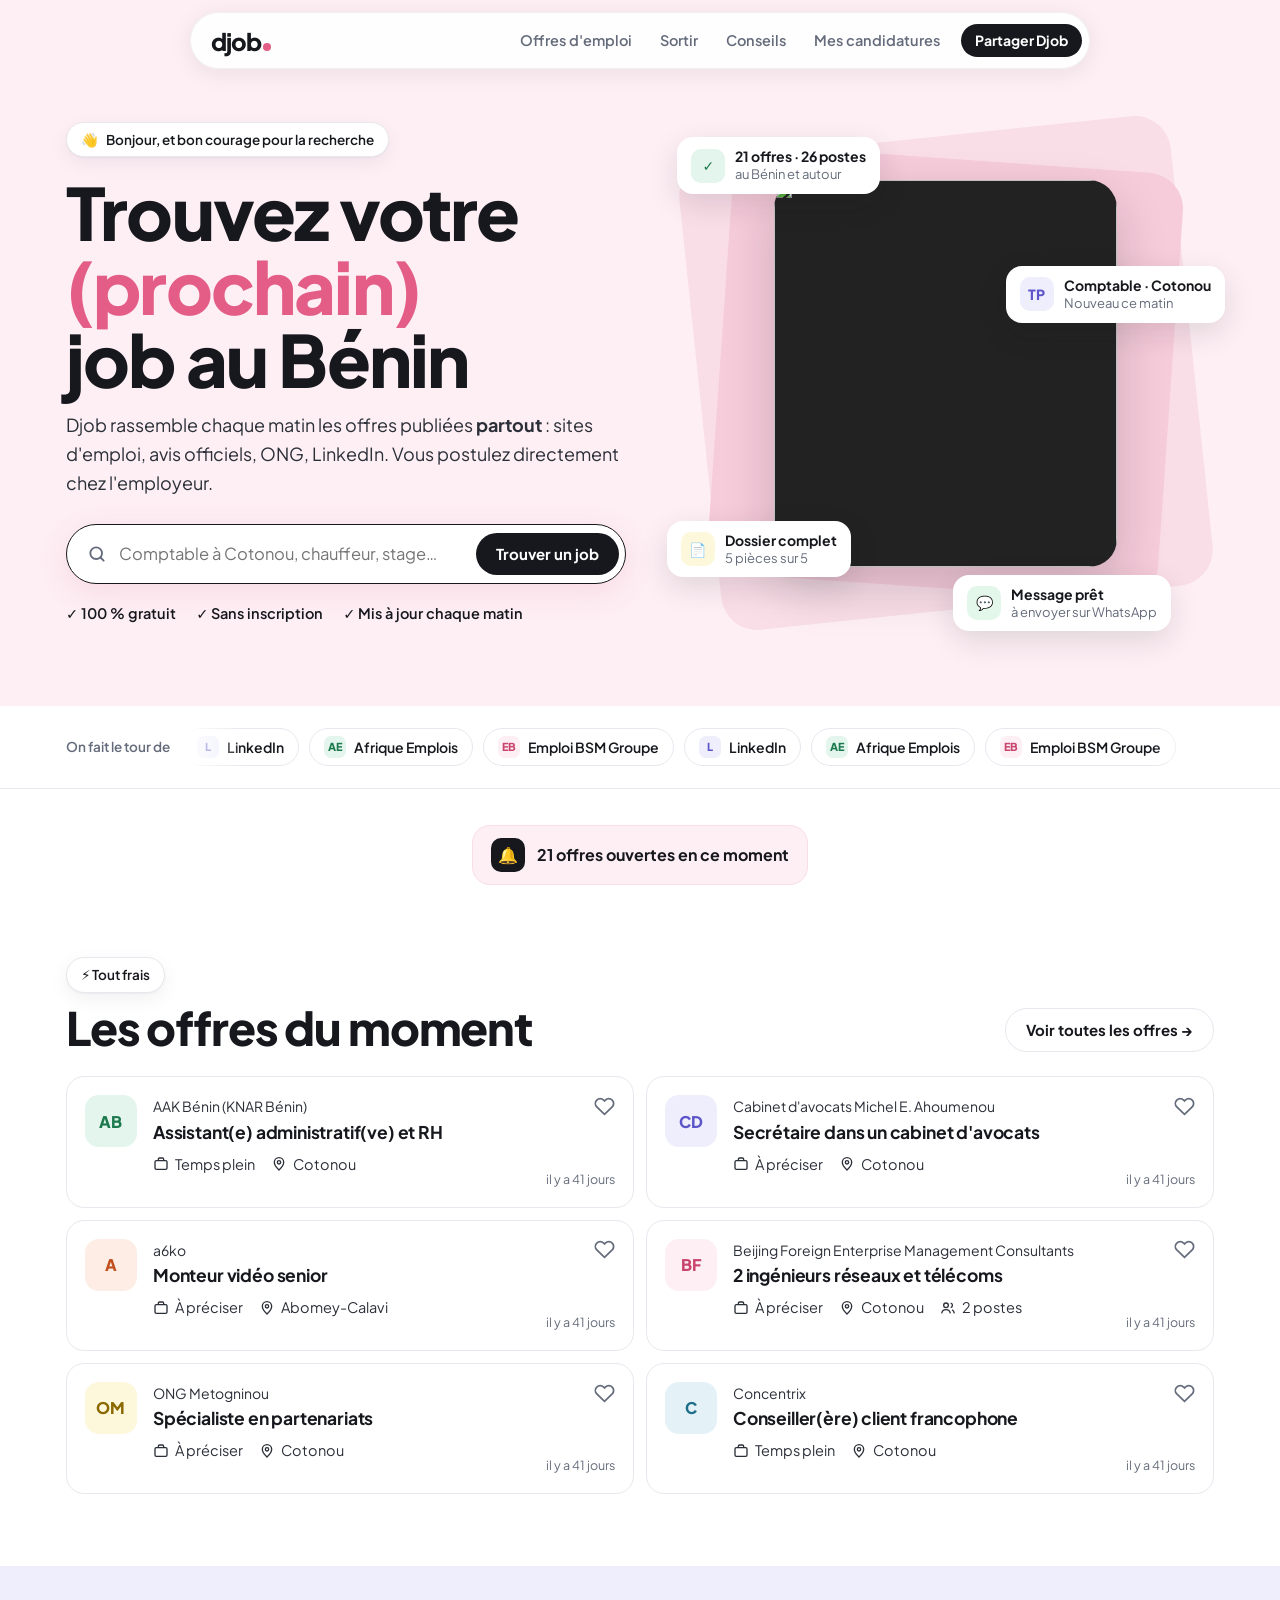
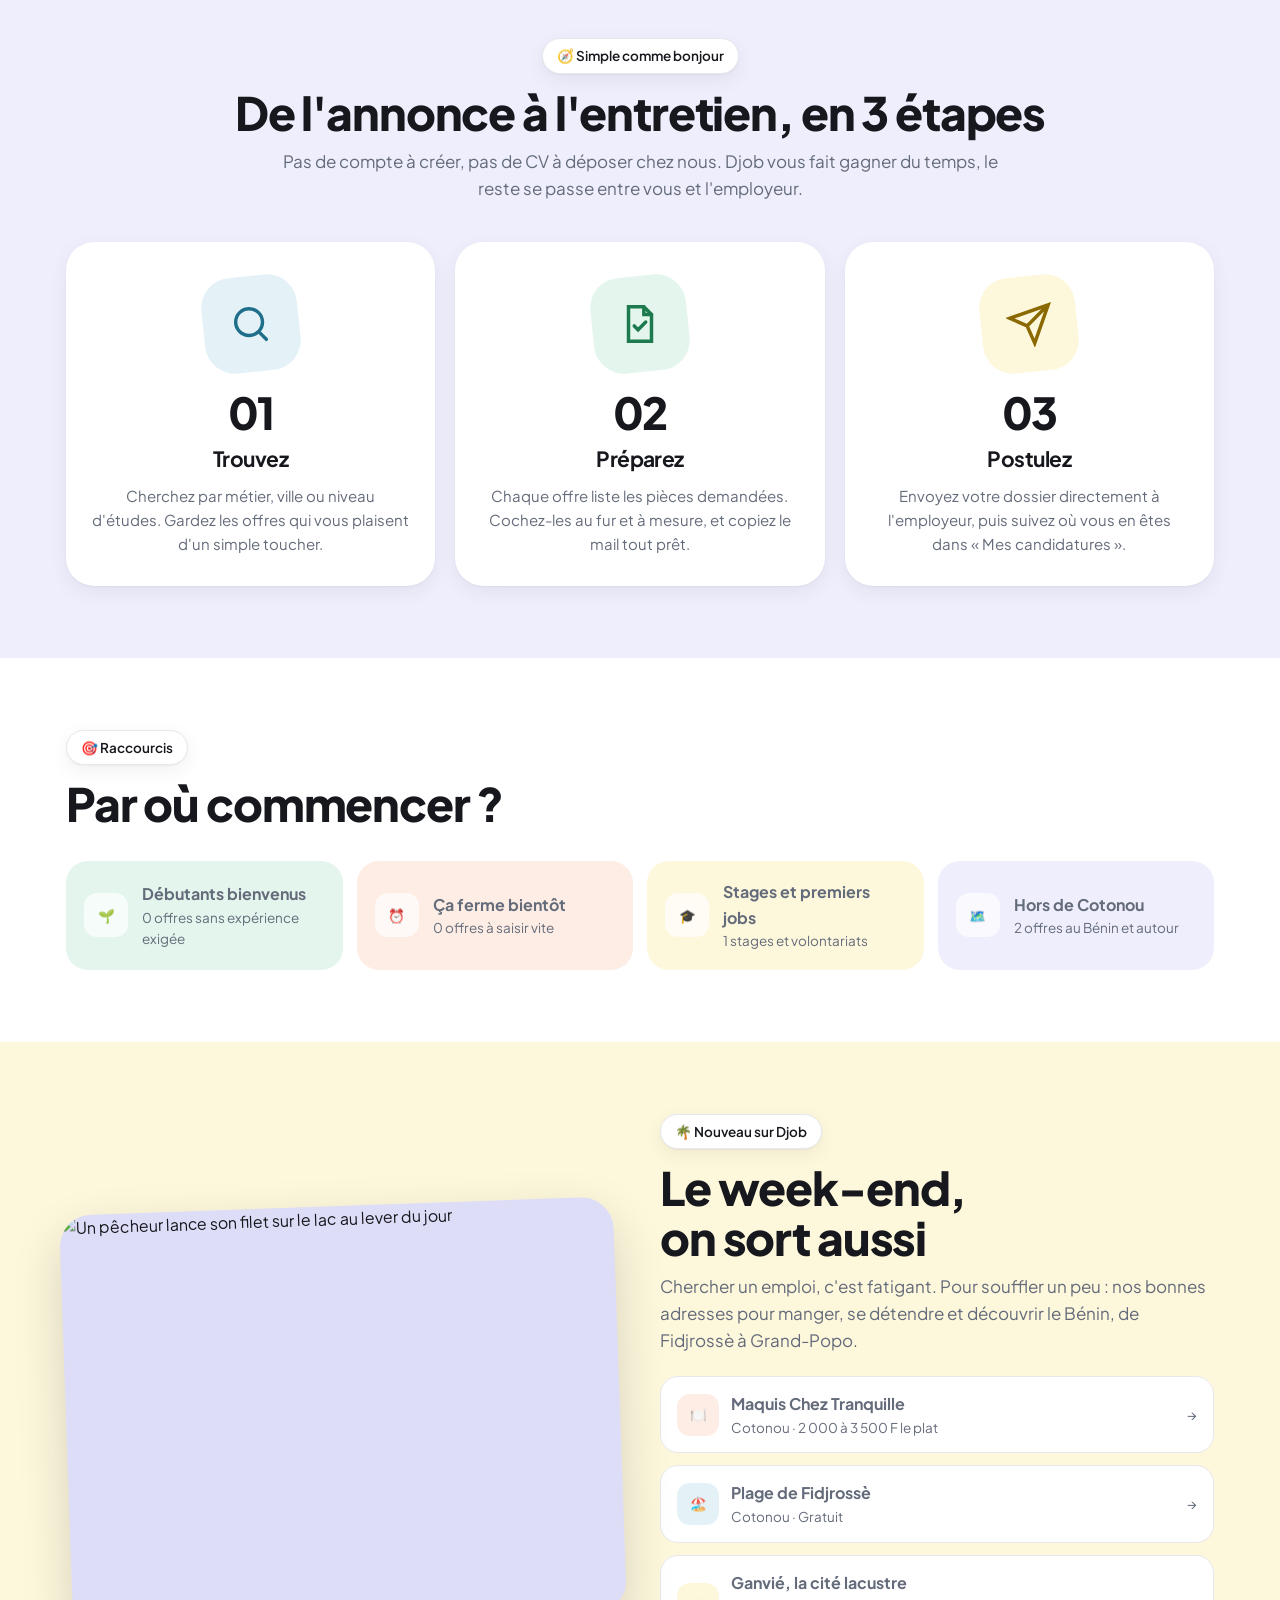
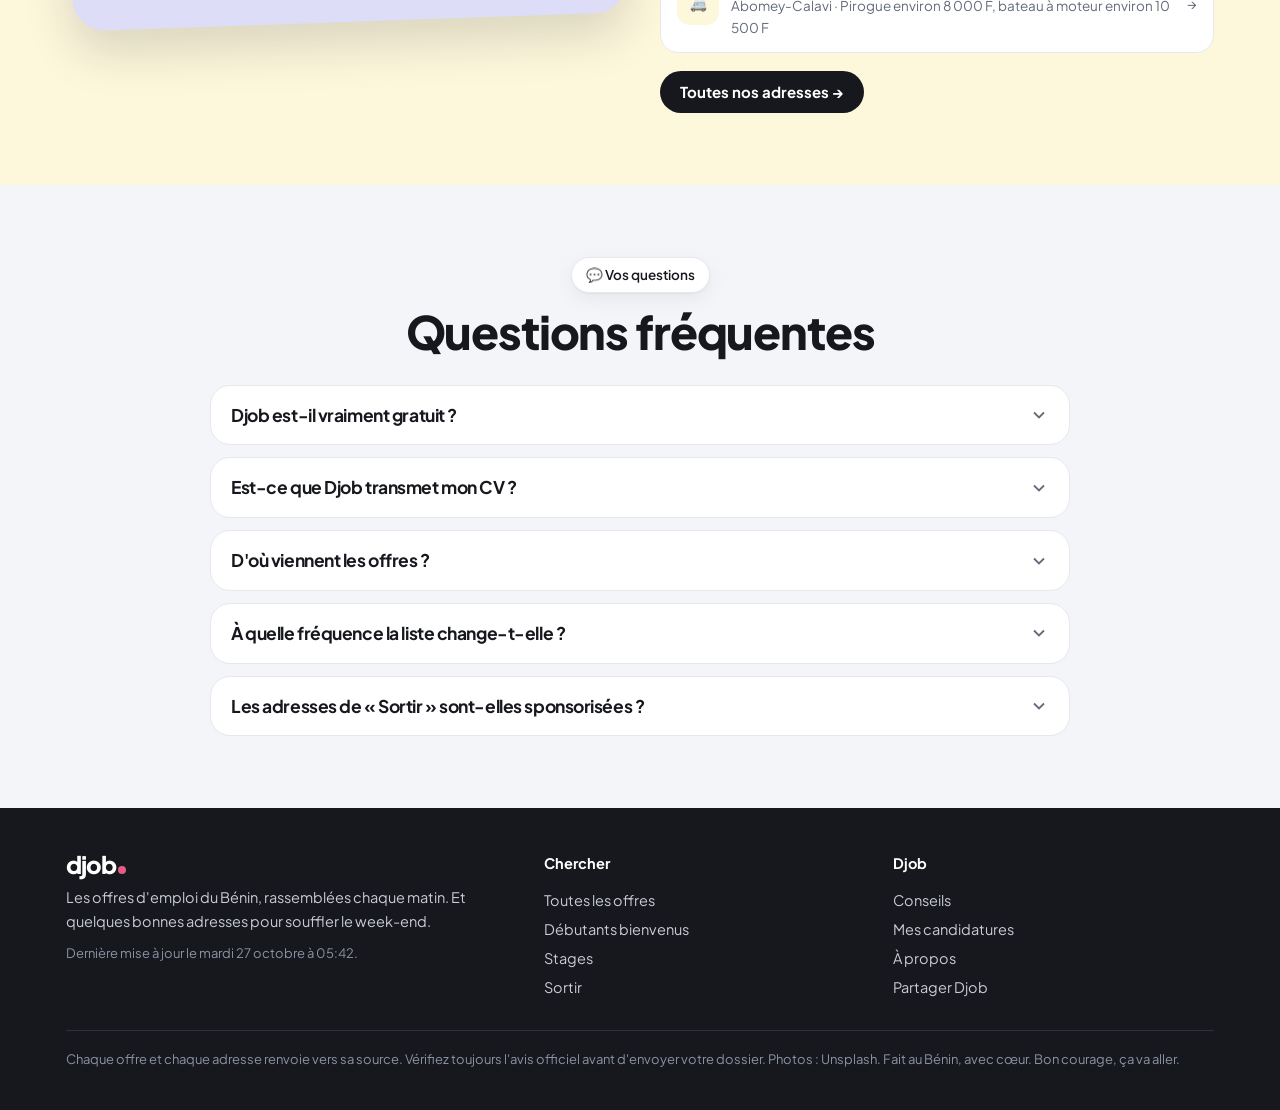
==== index.html @ 2c36ae99 "Nouvelle version : accueil façon SuperCareer, offres façon JobTeaser, rubrique Sortir Co-Authored-By" ====
<!doctype html>
<html lang="fr">
<head>
<meta charset="utf-8">
<meta name="viewport" content="width=device-width,initial-scale=1,viewport-fit=cover">
<title>Djob · Les offres d'emploi du Bénin</title>
<meta name="description" content="Toutes les offres d'emploi du Bénin rassemblées chaque matin, et les meilleures adresses pour sortir. Gratuit, sans inscription.">
<meta name="theme-color" content="#FDEFF4">
<meta name="color-scheme" content="light only">
<link rel="canonical" href="https://djondozy.github.io/offres-emploi/">
<meta property="og:type" content="website">
<meta property="og:site_name" content="Djob">
<meta property="og:title" content="Djob · Les offres d'emploi du Bénin">
<meta property="og:description" content="Toutes les offres ouvertes, rassemblées chaque matin. Et les bonnes adresses pour sortir le week-end.">
<meta property="og:image" content="https://djondozy.github.io/offres-emploi/og.png">
<meta property="og:url" content="https://djondozy.github.io/offres-emploi/">
<meta name="twitter:card" content="summary_large_image">
<link rel="manifest" href="manifest.webmanifest">
<link rel="icon" href="icon-192.png">
<link rel="apple-touch-icon" href="apple-touch-icon.png">
<link rel="preconnect" href="https://fonts.googleapis.com">
<link rel="preconnect" href="https://fonts.gstatic.com" crossorigin>
<link rel="preconnect" href="https://images.unsplash.com">
<link rel="stylesheet" href="https://fonts.googleapis.com/css2?family=Plus+Jakarta+Sans:wght@400;500;600;700;800&display=swap">
<style>
/* Layout: floating pill nav · views: Accueil (pastel sections, photo hero), Offres (black search block + list), Sortir (places & events), Mes candidatures, Conseils, À propos. Details open in a sheet. Light only. */
:root{
  --bg:#FFFFFF; --ink:#16181D; --ink-2:#2B2F38; --muted:#646B7A; --line:#E7E8EE; --sunk:#F4F5F8;
  --pink:#FDEFF4; --pink-2:#F9DDE7; --pink-ink:#E35D86;
  --lav:#EEEEFC; --lav-2:#DEDDF8; --lav-ink:#5B55C9;
  --butter:#FDF7DC; --butter-ink:#8A6A00; --sun:#F6C343;
  --mint:#E3F5EC; --mint-ink:#1D7A4E;
  --peach:#FDEDE4; --peach-ink:#C2501F;
  --sky:#E4F2F8; --sky-ink:#1F6F8B;
  --font:"Plus Jakarta Sans","Segoe UI",system-ui,sans-serif;
  --r:20px; --shadow:0 1px 2px rgba(22,24,29,.04),0 6px 20px rgba(22,24,29,.06);
  color-scheme:light;
}
*{box-sizing:border-box}
[hidden]{display:none!important}
html{-webkit-text-size-adjust:100%;scroll-padding-top:96px}
body{margin:0;background:var(--bg);color:var(--ink);font:16px/1.6 var(--font);padding-bottom:env(safe-area-inset-bottom,0px)}
button,input,select,textarea{font:inherit;color:inherit}
a{color:inherit}
img{max-width:100%;display:block}
.sr{position:absolute;width:1px;height:1px;overflow:hidden;clip:rect(0 0 0 0)}
:focus-visible{outline:2.5px solid var(--lav-ink);outline-offset:2px;border-radius:10px}
.wrap{max-width:1180px;margin:0 auto;padding-left:max(16px,env(safe-area-inset-left,0px));padding-right:max(16px,env(safe-area-inset-right,0px))}
h1,h2,h3{letter-spacing:-.025em;text-wrap:balance}
.paren{color:var(--pink-ink);font-weight:800}

/* Floating nav */
.navwrap{position:sticky;top:0;z-index:40;padding-top:calc(12px + env(safe-area-inset-top,0px));pointer-events:none}
.pill{pointer-events:auto;max-width:900px;margin:0 auto;background:rgba(255,255,255,.92);backdrop-filter:blur(12px) saturate(1.3);border:1px solid rgba(22,24,29,.06);border-radius:999px;box-shadow:0 4px 24px rgba(22,24,29,.08);display:flex;align-items:center;gap:8px;padding:7px 7px 7px 20px}
.logo{display:flex;align-items:baseline;font:800 24px/1 var(--font);letter-spacing:-.04em;color:var(--ink);text-decoration:none;margin-right:auto}
.logo i{width:8px;height:8px;border-radius:50%;background:var(--pink-ink);display:inline-block;margin-left:2px}
.nav{display:flex;gap:2px}
.nav button{border:0;background:transparent;padding:9px 13px;border-radius:999px;font-weight:600;font-size:14.5px;color:var(--muted);cursor:pointer;display:inline-flex;gap:6px;align-items:center}
.nav button:hover{color:var(--ink)}
.nav button[aria-current="page"]{color:var(--ink);background:var(--sunk)}
.nav .n,.tabbar .n{background:var(--pink-ink);color:#fff;border-radius:999px;font-size:11px;padding:0 6px;line-height:18px;font-weight:700}
.btn{display:inline-flex;align-items:center;justify-content:center;gap:8px;border-radius:999px;padding:12px 20px;font-weight:700;border:0;cursor:pointer;text-decoration:none;font-size:15px;line-height:1.2;text-align:center;white-space:nowrap}
.btn.dark{background:var(--ink);color:#fff}
.btn.dark:hover{background:#2E323C}
.btn.light{background:#fff;color:var(--ink);border:1px solid var(--line)}
.btn.soft{background:var(--sunk);color:var(--ink)}
.btn.wa{background:#1FA855;color:#fff}
.btn.small{padding:8px 14px;font-size:14px}
@media (max-width:899px){.nav,.pill .btn{display:none}.pill{padding:10px 14px 10px 20px}}

/* Bottom tab bar (phones) */
.tabbar{display:none}
@media (max-width:899px){
  .tabbar{display:grid;grid-template-columns:repeat(5,1fr);position:fixed;left:0;right:0;bottom:0;z-index:40;background:rgba(255,255,255,.97);border-top:1px solid var(--line);padding:6px max(4px,env(safe-area-inset-left,0px)) calc(6px + env(safe-area-inset-bottom,0px)) max(4px,env(safe-area-inset-right,0px));backdrop-filter:blur(10px)}
  .tabbar button{border:0;background:none;display:flex;flex-direction:column;align-items:center;gap:2px;font-size:11px;font-weight:600;color:var(--muted);padding:5px 0;cursor:pointer;position:relative}
  .tabbar button[aria-current="page"]{color:var(--ink)}
  .tabbar button[aria-current="page"] .ico{background:var(--pink-2)}
  .tabbar .ico{width:44px;height:28px;border-radius:999px;display:grid;place-items:center;transition:background .15s}
  .tabbar .n{position:absolute;top:0;left:calc(50% + 8px);font-size:10px;line-height:16px;padding:0 5px}
  main{padding-bottom:86px}
}

/* Sections */
.band{padding-block:72px}
.band.pink{background:var(--pink)}
.band.lav{background:var(--lav)}
.band.butter{background:var(--butter)}
.band.mint{background:var(--mint)}
.band.soft{background:var(--sunk)}
.eyebrow{display:inline-flex;align-items:center;gap:8px;background:#fff;border:1px solid var(--line);border-radius:999px;padding:6px 14px;font-size:13.5px;font-weight:600;box-shadow:var(--shadow)}
.sec-title{font-size:clamp(30px,5vw,46px);line-height:1.08;font-weight:800;margin:14px 0 10px}
.sec-lede{color:var(--muted);font-size:17px;max-width:60ch;margin:0}
.center{text-align:center}
.center .sec-lede{margin:0 auto}
@media (max-width:640px){.band{padding-block:52px}}

/* Hero */
.hero{background:var(--pink);margin-top:-74px;padding-top:110px;padding-bottom:64px;overflow:hidden}
.hero-grid{display:grid;grid-template-columns:minmax(0,1.05fr) minmax(0,1fr);gap:48px;align-items:center}
.hero h1{font-size:clamp(40px,7.4vw,72px);line-height:1.02;font-weight:800;margin:18px 0 16px}
.hero .lede{font-size:18px;color:var(--ink-2);max-width:34em;margin:0}
.hero .lede b{font-weight:700}
.bigsearch{margin-top:26px;display:flex;align-items:center;gap:8px;background:#fff;border:1.5px solid var(--ink);border-radius:999px;padding:6px 6px 6px 20px;box-shadow:0 8px 30px rgba(227,93,134,.14);max-width:560px}
.bigsearch svg{flex:none;color:var(--muted)}
.bigsearch input{flex:1;min-width:0;border:0;outline:0;background:transparent;font-size:16.5px;padding:10px 4px}
.ticks{display:flex;flex-wrap:wrap;gap:8px 20px;margin-top:18px;font-weight:600;font-size:14.5px}
.ticks span{display:inline-flex;align-items:center;gap:6px}
.hello{font-weight:600;color:var(--ink-2)}
.visual{position:relative;aspect-ratio:1/1;max-width:540px;justify-self:end;width:100%}
.visual .frame1,.visual .frame2{position:absolute;inset:6% 4%;border-radius:36px;background:var(--pink-2);transform:rotate(-6deg)}
.visual .frame2{inset:10% 8%;background:#F6CBDA;transform:rotate(4deg)}
.visual .photo{position:absolute;inset:14% 18%;border-radius:28px;overflow:hidden;box-shadow:0 20px 50px rgba(22,24,29,.18);background:#222}
.visual .photo img{width:100%;height:100%;object-fit:cover;object-position:50% 22%}
.float{position:absolute;background:#fff;border-radius:16px;padding:10px 14px;box-shadow:0 10px 30px rgba(22,24,29,.12);font-size:13px;line-height:1.35;display:flex;gap:10px;align-items:center;max-width:220px;animation:bob 6s ease-in-out infinite}
.float b{display:block;font-size:14px}
.float span{color:var(--muted)}
.float .dot{width:34px;height:34px;border-radius:10px;display:grid;place-items:center;flex:none;font-weight:800;font-size:14px}
.f1{top:6%;left:0}
.f2{top:30%;right:-2%;animation-delay:-2s}
.f3{bottom:12%;left:-2%;animation-delay:-4s}
.f4{bottom:2%;right:8%;animation-delay:-1s}
@keyframes bob{50%{transform:translateY(-8px)}}
@media (prefers-reduced-motion:reduce){.float{animation:none}}
@media (max-width:899px){
  .hero{margin-top:-70px;padding-top:96px}
  .hero-grid{grid-template-columns:minmax(0,1fr);gap:10px}
  .visual{justify-self:center;max-width:420px;margin-top:10px}
}
@media (max-width:480px){.bigsearch{padding-left:14px}.bigsearch .btn{padding:11px 14px}.hero h1{font-size:40px}.float{font-size:12px;padding:8px 10px;max-width:170px}.float .dot{width:28px;height:28px}.f2{right:-4px}.f3{left:-4px}}

/* Sources marquee */
.sources{padding-block:22px;border-bottom:1px solid var(--line);overflow:hidden}
.sources .row{display:flex;align-items:center;gap:12px}
.sources .lbl{flex:none;font-size:13.5px;color:var(--muted);font-weight:600}
.marquee{flex:1;overflow:hidden;-webkit-mask-image:linear-gradient(90deg,transparent,#000 6%,#000 94%,transparent);mask-image:linear-gradient(90deg,transparent,#000 6%,#000 94%,transparent)}
.track{display:flex;gap:10px;width:max-content;animation:slide 40s linear infinite}
.track span{display:inline-flex;align-items:center;gap:8px;border:1px solid var(--line);border-radius:999px;padding:7px 14px;font-size:14px;font-weight:600;white-space:nowrap;background:#fff}
.track span i{width:22px;height:22px;border-radius:7px;display:grid;place-items:center;font-style:normal;font-size:11px;font-weight:800}
@keyframes slide{to{transform:translateX(-50%)}}
@media (prefers-reduced-motion:reduce){.track{animation:none}}

/* Pill counter */
.counter{display:flex;justify-content:center;margin-top:36px}
.counter div{display:inline-flex;gap:12px;align-items:center;background:var(--pink);border:1px solid var(--pink-2);border-radius:18px;padding:12px 18px;font-weight:700}
.counter i{width:34px;height:34px;border-radius:10px;background:var(--ink);display:grid;place-items:center;color:var(--sun);font-style:normal}

/* Steps */
.steps{display:grid;grid-template-columns:repeat(3,minmax(0,1fr));gap:20px;margin-top:40px}
.step{background:#fff;border-radius:28px;padding:34px 26px 30px;text-align:center;box-shadow:var(--shadow)}
.step .art{width:96px;height:96px;margin:0 auto 18px;border-radius:30px;display:grid;place-items:center;transform:rotate(-6deg)}
.step .art svg{transform:rotate(6deg)}
.step .num{font-size:44px;font-weight:800;line-height:1;letter-spacing:-.04em}
.step h3{font-size:21px;margin:8px 0 8px}
.step p{margin:0;color:var(--muted);font-size:15px}
@media (max-width:760px){.steps{grid-template-columns:1fr}}

/* Shortcut tiles */
.tiles{display:grid;grid-template-columns:repeat(4,minmax(0,1fr));gap:14px;margin-top:32px}
.tile{border:0;border-radius:22px;padding:18px;text-align:left;cursor:pointer;display:flex;gap:14px;align-items:center;transition:transform .15s}
.tile:hover{transform:translateY(-2px)}
.tile .ic{width:44px;height:44px;border-radius:13px;display:grid;place-items:center;background:rgba(255,255,255,.7);flex:none}
.tile b{display:block;font-size:16px}
.tile span{font-size:13.5px;color:var(--muted)}
@media (max-width:900px){.tiles{grid-template-columns:repeat(2,minmax(0,1fr))}}
@media (max-width:420px){.tile{padding:14px;gap:10px}.tile b{font-size:15px}}

/* Section heads */
.sec-head{display:flex;justify-content:space-between;align-items:flex-end;gap:16px;flex-wrap:wrap;margin-bottom:24px}
.sec-head .sec-title{margin:10px 0 0}

/* Job cards (JobTeaser style) */
.jobs{display:flex;flex-direction:column;gap:12px}
.jobs.grid{display:grid;grid-template-columns:repeat(2,minmax(0,1fr))}
@media (max-width:820px){.jobs.grid{grid-template-columns:1fr}}
.job{position:relative;display:grid;grid-template-columns:52px 1fr auto;gap:16px;align-items:start;background:#fff;border:1px solid var(--line);border-radius:18px;padding:18px 18px 18px 18px;cursor:pointer;transition:border-color .15s,box-shadow .15s}
.job:hover{border-color:#C9CCD6;box-shadow:var(--shadow)}
.avatar{width:52px;height:52px;border-radius:14px;display:grid;place-items:center;font-weight:800;font-size:16px;letter-spacing:.02em}
.job .c{min-width:0;display:flex;flex-direction:column;gap:3px}
.job .emp{font-size:14px;color:var(--ink-2);overflow:hidden;text-overflow:ellipsis;white-space:nowrap}
.job h3{font-size:17.5px;line-height:1.3;margin:0;font-weight:700;letter-spacing:-.01em}
.job .meta{display:flex;flex-wrap:wrap;gap:4px 16px;font-size:14.5px;color:var(--ink-2);margin-top:6px}
.job .meta span{display:inline-flex;align-items:center;gap:6px}
.job .tags{display:flex;flex-wrap:wrap;gap:6px;margin-top:10px}
.job .side{display:flex;flex-direction:column;align-items:flex-end;justify-content:space-between;gap:10px;height:100%}
.ago{font-size:12.5px;color:var(--muted);white-space:nowrap}
.badge{display:inline-flex;align-items:center;gap:5px;font-size:12.5px;font-weight:600;border-radius:999px;padding:4px 10px;white-space:nowrap;background:var(--sunk);color:var(--ink-2)}
.badge.week{background:#fff;border:1px solid var(--ink);color:var(--ink)}
.badge.mint{background:var(--mint);color:var(--mint-ink)}
.badge.peach{background:var(--peach);color:var(--peach-ink)}
.badge.pink{background:var(--pink);color:var(--pink-ink)}
.badge.lav{background:var(--lav);color:var(--lav-ink)}
.keep{border:0;background:transparent;cursor:pointer;color:var(--muted);width:38px;height:38px;border-radius:12px;display:grid;place-items:center;margin:-8px -8px 0 0}
.keep:hover{background:var(--sunk)}
.keep[aria-pressed="true"]{color:var(--pink-ink)}
.keep[aria-pressed="true"] svg{fill:var(--pink-ink)}
@media (max-width:480px){.job{grid-template-columns:44px 1fr auto;gap:12px;padding:15px 13px}.avatar{width:44px;height:44px;font-size:14px;border-radius:12px}.job h3{font-size:16.5px}.job .side .badge.week{display:none}}

/* Offres page */
.page-top{padding-block:30px 10px}
.page-top h1{font-size:clamp(34px,6vw,56px);line-height:1.05;font-weight:800;margin:6px 0 18px}
.searchblock{background:var(--ink);border-radius:22px;padding:14px;display:flex;flex-direction:column;gap:12px}
.sb-row{display:grid;grid-template-columns:minmax(0,1.6fr) minmax(0,1fr) minmax(0,1fr);background:#fff;border-radius:14px;overflow:hidden}
.sb-row label{display:flex;align-items:center;gap:10px;padding:4px 14px;min-width:0;border-left:1px solid var(--line)}
.sb-row label:first-child{border-left:0}
.sb-row svg{flex:none;color:var(--ink-2)}
.sb-row input,.sb-row select{flex:1;min-width:0;border:0;outline:0;background:transparent;padding:12px 0;font-size:15.5px;appearance:none;-webkit-appearance:none;cursor:pointer}
.sb-row input{cursor:text}
.sb-bottom{display:flex;gap:8px;flex-wrap:wrap;align-items:center}
.sb-bottom .btn{background:#2E323C;color:#fff;padding:9px 14px;font-size:14px}
.sb-bottom .btn b{background:var(--pink-ink);border-radius:999px;padding:0 7px;font-size:12px}
.qchip{border:1px solid #3A3F4B;background:transparent;color:#fff;border-radius:999px;padding:8px 13px;font-size:14px;font-weight:600;cursor:pointer;white-space:nowrap}
.qchip[aria-pressed="true"]{background:#fff;color:var(--ink);border-color:#fff}
@media (max-width:760px){.sb-row{grid-template-columns:1fr 1fr}.sb-row label:first-child{grid-column:1/-1;border-bottom:1px solid var(--line)}.sb-row label:nth-child(2){border-left:0}.sb-bottom{flex-wrap:nowrap;overflow-x:auto;scrollbar-width:none}.sb-bottom::-webkit-scrollbar{display:none}}
.panel{margin-top:12px;background:#fff;border:1px solid var(--line);border-radius:18px;padding:18px;display:grid;grid-template-columns:repeat(3,minmax(0,1fr));gap:18px}
.panel h4{margin:0 0 10px;font-size:13px;letter-spacing:.06em;text-transform:uppercase;color:var(--muted)}
.chips{display:flex;flex-wrap:wrap;gap:8px}
.chip{border:1px solid var(--line);background:#fff;border-radius:999px;padding:7px 13px;font-size:14px;font-weight:600;cursor:pointer;white-space:nowrap;display:inline-flex;gap:6px;align-items:center}
.chip small{font-weight:500;color:var(--muted)}
.chip[aria-pressed="true"]{background:var(--ink);border-color:var(--ink);color:#fff}
.chip[aria-pressed="true"] small{color:inherit;opacity:.75}
.panel .foot{grid-column:1/-1;display:flex;justify-content:space-between;align-items:center;gap:10px;border-top:1px solid var(--line);padding-top:14px}
@media (max-width:760px){.panel{grid-template-columns:1fr}}
.listhead{display:flex;justify-content:space-between;align-items:center;gap:12px;flex-wrap:wrap;margin:28px 0 16px}
.count{margin:0;font-size:22px;font-weight:800;display:flex;align-items:center;gap:10px}
.count .squig{position:relative}
.count .squig::after{content:"";position:absolute;left:0;right:0;bottom:-6px;height:6px;background:url("data:image/svg+xml,%3Csvg xmlns='http://www.w3.org/2000/svg' width='20' height='6' viewBox='0 0 20 6'%3E%3Cpath d='M0 3 Q5 0 10 3 T20 3' fill='none' stroke='%231D7A4E' stroke-width='2'/%3E%3C/svg%3E") repeat-x;background-size:20px 6px}
.count small{font-size:15px;font-weight:500;color:var(--muted)}
.sortsel{display:flex;align-items:center;gap:8px;font-size:14.5px;font-weight:600}
.sortsel select{border:1px solid var(--line);background:#fff;border-radius:999px;padding:8px 14px;font-weight:600;font-size:14px}
.alertbtn{border:1px dashed var(--lav-ink);background:var(--lav);color:var(--lav-ink);border-radius:999px;padding:7px 13px;font-weight:700;font-size:13.5px;cursor:pointer;display:inline-flex;gap:6px;align-items:center}
.more-btn{margin:18px auto 0;display:flex}

.note{border-radius:18px;padding:16px 18px;display:flex;gap:14px;align-items:flex-start;font-size:15px}
.note svg{flex:none;margin-top:2px}
.note p{margin:0}
.note b{display:block;font-size:16px;margin-bottom:2px}
.note.butter{background:var(--butter)} .note.butter svg{color:var(--butter-ink)}
.note.lav{background:var(--lav)} .note.lav svg{color:var(--lav-ink)}
.note.mint{background:var(--mint)} .note.mint svg{color:var(--mint-ink)}
.jobs.grid>.note,.jobs.grid>.empty{grid-column:1/-1}
.empty{text-align:center;padding:44px 20px;border:1.5px dashed var(--line);border-radius:20px;color:var(--muted);background:#fff}
.empty h3{font-size:21px;color:var(--ink);margin:0 0 6px}
.empty p{margin:0 auto;max-width:46ch}
.empty .btn{margin-top:16px}

/* Sortir */
.sortir-hero{background:var(--lav);margin-top:-74px;padding-top:110px;padding-bottom:48px}
@media (max-width:899px){.sortir-hero{margin-top:-70px;padding-top:96px}}
.sh-grid{display:grid;grid-template-columns:minmax(0,1fr) minmax(0,1fr);gap:40px;align-items:center}
.sh-grid h1{font-size:clamp(36px,6.4vw,62px);line-height:1.04;font-weight:800;margin:16px 0 14px}
.sh-grid .lede{font-size:17.5px;color:var(--ink-2);margin:0;max-width:34em}
.sh-photo{border-radius:32px;overflow:hidden;aspect-ratio:4/3;box-shadow:0 20px 50px rgba(22,24,29,.16);transform:rotate(2deg);background:var(--lav-2)}
.sh-photo img{width:100%;height:100%;object-fit:cover}
@media (max-width:820px){.sh-grid{grid-template-columns:minmax(0,1fr)}.sh-photo{transform:none}}
.events{display:flex;gap:14px;overflow-x:auto;padding:4px 2px 12px;scroll-snap-type:x proximity}
.event{flex:0 0 min(84%,320px);scroll-snap-align:start;background:#fff;border:1px solid var(--line);border-radius:22px;padding:16px;display:flex;gap:14px;cursor:pointer;text-align:left}
.event .date{flex:none;width:64px;border-radius:16px;background:var(--pink);text-align:center;padding:10px 0;line-height:1.1}
.event .date b{display:block;font-size:24px;font-weight:800}
.event .date span{font-size:12px;font-weight:700;text-transform:uppercase;color:var(--pink-ink)}
.event h3{margin:0 0 4px;font-size:16.5px;line-height:1.25}
.event p{margin:0;font-size:13.5px;color:var(--muted)}
.event .badge{margin-top:8px}
.places{display:grid;grid-template-columns:repeat(3,minmax(0,1fr));gap:16px}
@media (max-width:1000px){.places{grid-template-columns:repeat(2,minmax(0,1fr))}}
@media (max-width:640px){.places{grid-template-columns:1fr}}
.place{background:#fff;border:1px solid var(--line);border-radius:22px;overflow:hidden;cursor:pointer;display:flex;flex-direction:column;transition:box-shadow .15s,transform .15s;text-align:left;padding:0}
.place:hover{box-shadow:var(--shadow);transform:translateY(-2px)}
.place .top{padding:18px 18px 14px;display:flex;justify-content:space-between;align-items:flex-start;gap:10px}
.place .cat{display:inline-flex;align-items:center;gap:8px;font-size:13px;font-weight:700}
.place .cat i{width:34px;height:34px;border-radius:11px;display:grid;place-items:center;font-style:normal;background:rgba(255,255,255,.75)}
.place .budget{font-weight:800;font-size:14px;letter-spacing:.06em}
.place .budget em{font-style:normal;opacity:.25}
.place .body{padding:0 18px 18px;display:flex;flex-direction:column;gap:6px;flex:1}
.place h3{margin:0;font-size:19px;line-height:1.25}
.place .where{font-size:14px;color:var(--muted);display:flex;gap:6px;align-items:center}
.place p{margin:4px 0 0;font-size:14.5px;color:var(--ink-2)}
.place .try{display:flex;flex-wrap:wrap;gap:6px;margin-top:auto;padding-top:10px}

/* Steps / lists in Moi */
.seg{display:flex;gap:4px;background:var(--sunk);border-radius:999px;padding:4px;margin:6px 0 18px;max-width:520px}
.seg button{flex:1;border:0;background:transparent;border-radius:999px;padding:9px 10px;font-weight:600;font-size:14.5px;color:var(--muted);cursor:pointer;white-space:nowrap}
.seg button[aria-selected="true"]{background:#fff;color:var(--ink);box-shadow:var(--shadow)}
.stack{display:grid;grid-template-columns:repeat(2,minmax(0,1fr));gap:12px;align-items:start}
@media (max-width:820px){.stack{grid-template-columns:1fr}}
.app{background:#fff;border:1px solid var(--line);border-radius:18px;padding:16px;display:flex;flex-direction:column;gap:10px}
.app-top{display:flex;justify-content:space-between;gap:10px;align-items:flex-start}
.app h3{margin:0;font-size:17px;line-height:1.3}
.app .emp{font-size:13.5px;color:var(--muted)}
.app-row{display:flex;flex-wrap:wrap;gap:8px;align-items:center;font-size:14px;color:var(--muted)}
.app select{border:1px solid var(--line);border-radius:999px;padding:6px 12px;font-size:14px;background:#fff}
.app textarea{width:100%;border:1px solid var(--line);border-radius:12px;padding:9px 11px;font-size:14.5px;resize:vertical;background:var(--sunk)}
.relance{background:var(--butter);color:var(--butter-ink);border-radius:10px;padding:7px 11px;font-size:13.5px;font-weight:600}
.linkish{border:0;background:none;padding:0;color:var(--lav-ink);font-weight:700;cursor:pointer;font-size:14px;text-decoration:underline;text-underline-offset:3px}
.linkish.danger{color:var(--peach-ink)}
.alert-item{display:flex;justify-content:space-between;align-items:center;gap:10px;background:#fff;border:1px solid var(--line);border-radius:18px;padding:14px 16px}
.alert-item b{font-size:16px}
.alert-item span{display:block;font-size:13.5px;color:var(--muted)}
.alert-item em{font-style:normal;background:var(--mint);color:var(--mint-ink);border-radius:999px;padding:2px 9px;font-weight:700;font-size:12.5px;margin-left:6px}

/* Guide / FAQ */
.guide{display:grid;gap:12px;max-width:860px}
.guide.center{margin:28px auto 0}
details.g{background:#fff;border:1px solid var(--line);border-radius:20px}
details.g summary{list-style:none;cursor:pointer;padding:18px 20px;display:flex;gap:14px;align-items:center}
details.g summary::-webkit-details-marker{display:none}
details.g .gi{width:44px;height:44px;border-radius:14px;display:grid;place-items:center;flex:none}
details.g h3{margin:0;font-size:17.5px;line-height:1.3}
details.g summary p{margin:2px 0 0;font-size:14px;color:var(--muted)}
details.g .chev{margin-left:auto;transition:transform .2s;color:var(--muted);flex:none}
details.g[open] .chev{transform:rotate(180deg)}
details.g .gb{padding:0 20px 20px 78px;display:flex;flex-direction:column;gap:10px}
details.g .gb.plain{padding-left:20px}
details.g .gb p{margin:0}
details.g .gb ul{margin:0;padding-left:20px;display:flex;flex-direction:column;gap:6px}
@media (max-width:520px){details.g .gb{padding-left:20px}}
.mailbox{background:var(--sunk);border-radius:14px;padding:12px 14px;white-space:pre-wrap;font-size:14.5px}

.about p{max-width:62ch;margin:0 0 14px;font-size:16.5px}
.about h2{font-size:26px;margin:36px 0 14px}

/* Recruiter banner */
.recruit{position:fixed;left:50%;transform:translateX(-50%);bottom:calc(18px + env(safe-area-inset-bottom,0px));z-index:35;width:min(820px,calc(100% - 32px));background:linear-gradient(90deg,#FDEFF4,#EEEEFC);border:1px solid var(--pink-2);border-radius:20px;box-shadow:0 10px 30px rgba(22,24,29,.12);padding:12px 12px 12px 14px;display:flex;align-items:center;gap:14px}
.recruit i{width:40px;height:40px;border-radius:12px;background:var(--ink);display:grid;place-items:center;flex:none;font-style:normal;color:var(--sun)}
.recruit p{margin:0;flex:1;font-size:14.5px;color:var(--muted)}
.recruit p b{color:var(--ink)}
.recruit .x{border:0;background:#fff;width:30px;height:30px;border-radius:999px;cursor:pointer;display:grid;place-items:center;flex:none;box-shadow:var(--shadow)}
@media (max-width:899px){.recruit{bottom:calc(84px + env(safe-area-inset-bottom,0px))}.recruit .btn{display:none}.recruit p{font-size:13.5px}}

footer{background:var(--ink);color:#C9CCD6;padding-block:44px 40px;font-size:14.5px}
footer .wrap{display:grid;grid-template-columns:1.4fr 1fr 1fr;gap:28px}
footer .logo{color:#fff}
footer p{margin:10px 0 0;max-width:38ch}
footer h4{color:#fff;margin:0 0 10px;font-size:14.5px}
footer button{border:0;background:none;color:#C9CCD6;padding:3px 0;cursor:pointer;display:block;font-size:14.5px;text-align:left}
footer button:hover{color:#fff}
footer .legal{grid-column:1/-1;border-top:1px solid #2E323C;padding-top:18px;font-size:13px;color:#8C92A3}
@media (max-width:720px){footer .wrap{grid-template-columns:1fr 1fr}footer .wrap>div:first-child{grid-column:1/-1}}
@media (max-width:899px){footer{padding-bottom:120px}}

/* Sheet */
dialog{border:0;padding:0;background:transparent;max-width:none;max-height:none;width:100%;height:100%;margin:0;color:var(--ink)}
dialog::backdrop{background:rgba(16,18,24,.42)}
.sheet{position:fixed;left:0;right:0;bottom:0;max-height:92vh;max-height:92dvh;overflow-y:auto;background:#fff;border-radius:28px 28px 0 0;padding:10px max(20px,env(safe-area-inset-right,0px)) calc(28px + env(safe-area-inset-bottom,0px)) max(20px,env(safe-area-inset-left,0px));animation:up .22s ease-out;overscroll-behavior:contain}
@media (min-width:900px){.sheet{left:auto;top:12px;bottom:12px;right:12px;width:560px;max-height:none;border-radius:28px;padding:28px 32px 34px;animation:side .22s ease-out}}
@keyframes up{from{transform:translateY(30px);opacity:0}}
@keyframes side{from{transform:translateX(30px);opacity:0}}
@media (prefers-reduced-motion:reduce){.sheet{animation:none}}
.grab{width:42px;height:5px;border-radius:9px;background:var(--line);margin:0 auto 14px}
@media (min-width:900px){.grab{display:none}}
.s-top{display:flex;gap:14px;align-items:flex-start}
.s-top>div{flex:1;min-width:0}
.close{border:0;background:var(--sunk);border-radius:999px;width:40px;height:40px;cursor:pointer;flex:none;display:grid;place-items:center}
.sheet .emp{font-size:14.5px;color:var(--ink-2)}
.sheet h2{font-size:26px;line-height:1.15;margin:3px 0 0;font-weight:800}
.deadline{margin:18px 0 0;padding:13px 15px;border-radius:14px;background:var(--sunk);font-weight:600;display:flex;gap:10px;align-items:center;flex-wrap:wrap}
.deadline.hot{background:var(--peach);color:var(--peach-ink)}
.deadline .linkish{margin-left:auto}
.s-sec{margin-top:24px}
.s-sec h4{font-size:13px;text-transform:uppercase;letter-spacing:.06em;color:var(--muted);margin:0 0 8px}
.s-sec p{margin:0}
.facts{display:grid;grid-template-columns:repeat(2,minmax(0,1fr));gap:8px;margin-top:16px}
.fact{background:var(--sunk);border-radius:14px;padding:10px 13px;min-width:0}
.fact span{display:block;font-size:12.5px;color:var(--muted)}
.fact b{font-weight:700;font-size:15px}
.postes{list-style:none;margin:0;padding:0}
.postes li{display:flex;justify-content:space-between;gap:12px;padding:9px 0;border-bottom:1px solid var(--line)}
.postes li:last-child{border-bottom:0}
.postes b{color:var(--lav-ink)}
ul.dots{margin:0;padding-left:20px;display:flex;flex-direction:column;gap:5px}
.how{background:var(--lav);border-radius:18px;padding:16px;display:flex;flex-direction:column;gap:12px}
.field span{display:block;font-size:12.5px;color:var(--muted);font-weight:700;margin-bottom:4px}
.copyrow{display:flex;gap:8px;align-items:stretch}
.copyrow code{flex:1;min-width:0;background:#fff;border-radius:12px;padding:10px 12px;font:600 15px var(--font);overflow-wrap:anywhere;user-select:all}
.copy{border:0;background:var(--ink);color:#fff;border-radius:12px;padding:0 14px;font-weight:700;font-size:14px;cursor:pointer;flex:none}
.copy.ok{background:var(--mint-ink)}
.how .small{font-size:14px;color:var(--muted);margin:0}
details.tpl{background:#fff;border-radius:14px;padding:10px 12px}
details.tpl summary{cursor:pointer;font-weight:700;font-size:14.5px}
details.tpl .mailbox{margin-top:10px}
details.tpl .btn{margin-top:8px}
.checks{list-style:none;margin:0;padding:0}
.checks label{display:flex;gap:10px;align-items:flex-start;padding:7px 0;cursor:pointer}
.checks input{width:20px;height:20px;accent-color:var(--mint-ink);flex:none;margin-top:2px}
.checks input:checked+span{color:var(--muted);text-decoration:line-through}
.applied{display:flex;align-items:center;gap:10px;background:var(--mint);color:var(--mint-ink);border-radius:14px;padding:12px 14px;font-weight:600;margin-top:22px}
.actions{display:grid;grid-template-columns:1fr 1fr;gap:8px;margin-top:22px}
.actions .wide{grid-column:1/-1}
.src{margin-top:18px;font-size:13.5px;color:var(--muted)}
.src a{color:var(--lav-ink)}
.place-hero{border-radius:20px;padding:18px;margin-bottom:6px;display:flex;gap:12px;align-items:center}
.toast{position:fixed;left:50%;bottom:calc(96px + env(safe-area-inset-bottom,0px));transform:translateX(-50%);background:var(--ink);color:#fff;padding:11px 18px;border-radius:999px;font-weight:600;font-size:14.5px;z-index:60;max-width:calc(100% - 32px);text-align:center}
@media (min-width:900px){.toast{bottom:30px}}
</style>
</head>
<body>
<div class="navwrap"><div class="wrap">
  <div class="pill">
    <a class="logo" href="./" data-view="accueil" aria-label="Djob, accueil">djob<i></i></a>
    <nav class="nav" aria-label="Rubriques">
      <button type="button" data-view="offres">Offres d'emploi</button>
      <button type="button" data-view="sortir">Sortir</button>
      <button type="button" data-view="conseils">Conseils</button>
      <button type="button" data-view="moi">Mes candidatures <span class="n" data-badge hidden></span></button>
    </nav>
    <button class="btn dark small" type="button" data-share-site>Partager Djob</button>
  </div>
</div></div>

<main>
<!-- ACCUEIL -->
<section class="view" id="v-accueil">
  <div class="hero">
    <div class="wrap hero-grid">
      <div>
        <span class="eyebrow">👋 <span id="hello">Bonjour</span></span>
        <h1>Trouvez votre <span class="paren">(prochain)</span> job au Bénin</h1>
        <p class="lede">Djob rassemble chaque matin les offres publiées <b>partout</b> : sites d'emploi, avis officiels, ONG, LinkedIn. Vous postulez directement chez l'employeur.</p>
        <form class="bigsearch" id="homeSearch" role="search">
          <svg width="20" height="20" viewBox="0 0 24 24" fill="none" stroke="currentColor" stroke-width="2.2" stroke-linecap="round" aria-hidden="true"><circle cx="11" cy="11" r="7"/><path d="m20 20-3.5-3.5"/></svg>
          <label class="sr" for="hq">Métier, ville ou employeur</label>
          <input id="hq" type="search" placeholder="Comptable à Cotonou, chauffeur, stage…" autocomplete="off" enterkeyhint="search">
          <button class="btn dark" type="submit">Trouver un job</button>
        </form>
        <div class="ticks"><span>✓ 100 % gratuit</span><span>✓ Sans inscription</span><span>✓ Mis à jour chaque matin</span></div>
      </div>
      <div class="visual" aria-hidden="true">
        <div class="frame1"></div><div class="frame2"></div>
        <div class="photo"><img src="https://images.unsplash.com/photo-1633504564362-9097e06b1934?w=800&q=80&auto=format&fit=crop" alt="" width="800" height="1000" fetchpriority="high"></div>
        <div class="float f1"><span class="dot" style="background:var(--mint);color:var(--mint-ink)">✓</span><div><b id="fOffres">Offres ouvertes</b><span>au Bénin et autour</span></div></div>
        <div class="float f2"><span class="dot" style="background:var(--lav);color:var(--lav-ink)">TP</span><div><b>Comptable · Cotonou</b><span>Nouveau ce matin</span></div></div>
        <div class="float f3"><span class="dot" style="background:var(--butter);color:var(--butter-ink)">📄</span><div><b>Dossier complet</b><span>5 pièces sur 5</span></div></div>
        <div class="float f4"><span class="dot" style="background:#E3F7EA;color:#1FA855">💬</span><div><b>Message prêt</b><span>à envoyer sur WhatsApp</span></div></div>
      </div>
    </div>
  </div>

  <div class="sources"><div class="wrap row"><span class="lbl">On fait le tour de</span><div class="marquee"><div class="track" id="srcTrack"></div></div></div></div>

  <div class="wrap">
    <div class="counter"><div><i>🔔</i><span id="todayCount">De nouvelles offres chaque jour</span></div></div>
  </div>

  <section class="band">
    <div class="wrap">
      <div class="sec-head"><div><span class="eyebrow">⚡ Tout frais</span><h2 class="sec-title">Les offres du moment</h2></div><button class="btn light" type="button" data-view="offres">Voir toutes les offres →</button></div>
      <div class="jobs grid" id="homeJobs"></div>
    </div>
  </section>

  <section class="band lav">
    <div class="wrap center">
      <span class="eyebrow">🧭 Simple comme bonjour</span>
      <h2 class="sec-title">De l'annonce à l'entretien, en 3 étapes</h2>
      <p class="sec-lede">Pas de compte à créer, pas de CV à déposer chez nous. Djob vous fait gagner du temps, le reste se passe entre vous et l'employeur.</p>
      <div class="steps">
        <div class="step"><div class="art" style="background:var(--sky)"><svg width="46" height="46" viewBox="0 0 24 24" fill="none" stroke="#1F6F8B" stroke-width="1.8" stroke-linecap="round" aria-hidden="true"><circle cx="11" cy="11" r="7"/><path d="m20 20-3.5-3.5"/></svg></div><div class="num">01</div><h3>Trouvez</h3><p>Cherchez par métier, ville ou niveau d'études. Gardez les offres qui vous plaisent d'un simple toucher.</p></div>
        <div class="step"><div class="art" style="background:var(--mint)"><svg width="46" height="46" viewBox="0 0 24 24" fill="none" stroke="#1D7A4E" stroke-width="1.8" stroke-linecap="round" aria-hidden="true"><path d="M14 3H6v18h12V7z"/><path d="M14 3v4h4M9 13l2 2 4-4"/></svg></div><div class="num">02</div><h3>Préparez</h3><p>Chaque offre liste les pièces demandées. Cochez-les au fur et à mesure, et copiez le mail tout prêt.</p></div>
        <div class="step"><div class="art" style="background:var(--butter)"><svg width="46" height="46" viewBox="0 0 24 24" fill="none" stroke="#8A6A00" stroke-width="1.8" stroke-linecap="round" aria-hidden="true"><path d="M22 2 11 13M22 2l-7 20-4-9-9-4z"/></svg></div><div class="num">03</div><h3>Postulez</h3><p>Envoyez votre dossier directement à l'employeur, puis suivez où vous en êtes dans « Mes candidatures ».</p></div>
      </div>
    </div>
  </section>

  <section class="band">
    <div class="wrap">
      <span class="eyebrow">🎯 Raccourcis</span>
      <h2 class="sec-title">Par où commencer ?</h2>
      <div class="tiles" id="tiles"></div>
    </div>
  </section>

  <section class="band butter">
    <div class="wrap sh-grid">
      <div class="sh-photo" style="transform:rotate(-2deg)"><img src="https://images.unsplash.com/photo-1753818268536-b3227488c3f8?w=1000&q=80&auto=format&fit=crop" alt="Un pêcheur lance son filet sur le lac au lever du jour" loading="lazy"></div>
      <div>
        <span class="eyebrow">🌴 Nouveau sur Djob</span>
        <h2 class="sec-title">Le week-end, on sort aussi</h2>
        <p class="sec-lede">Chercher un emploi, c'est fatigant. Pour souffler un peu : nos bonnes adresses pour manger, se détendre et découvrir le Bénin, de Fidjrossè à Grand-Popo.</p>
        <div class="stack" id="homeSortir" style="margin-top:22px;grid-template-columns:1fr"></div>
        <button class="btn dark" type="button" data-view="sortir" style="margin-top:18px">Toutes nos adresses →</button>
      </div>
    </div>
  </section>

  <section class="band soft">
    <div class="wrap center">
      <span class="eyebrow">💬 Vos questions</span>
      <h2 class="sec-title">Questions fréquentes</h2>
      <div class="guide center" id="faqHome" style="text-align:left"></div>
    </div>
  </section>
</section>

<!-- OFFRES -->
<section class="view" id="v-offres" hidden>
  <div class="wrap page-top">
    <h1>Parcourez les <span class="paren">offres</span></h1>
    <div class="searchblock">
      <div class="sb-row">
        <label><svg width="18" height="18" viewBox="0 0 24 24" fill="none" stroke="currentColor" stroke-width="2.2" stroke-linecap="round" aria-hidden="true"><circle cx="11" cy="11" r="7"/><path d="m20 20-3.5-3.5"/></svg><span class="sr">Recherche</span><input id="q" type="search" placeholder="Métier, employeur ou mot-clé…" autocomplete="off" enterkeyhint="search"></label>
        <label><svg width="18" height="18" viewBox="0 0 24 24" fill="none" stroke="currentColor" stroke-width="2" aria-hidden="true"><rect x="3" y="7" width="18" height="13" rx="2"/><path d="M8 7V5a2 2 0 0 1 2-2h4a2 2 0 0 1 2 2v2"/></svg><span class="sr">Contrat</span><select id="f-contrat-sel"></select></label>
        <label><svg width="18" height="18" viewBox="0 0 24 24" fill="none" stroke="currentColor" stroke-width="2" aria-hidden="true"><path d="M12 21s-7-6.2-7-11.5a7 7 0 0 1 14 0C19 14.8 12 21 12 21z"/><circle cx="12" cy="9.5" r="2.5"/></svg><span class="sr">Ville</span><select id="f-ville"></select></label>
      </div>
      <div class="sb-bottom" id="quick"></div>
    </div>
    <div class="panel" id="panel" hidden>
      <div><h4>Votre niveau d'études</h4><div class="chips" id="f-niv"></div></div>
      <div><h4>Domaine</h4><div class="chips" id="f-sect"></div></div>
      <div><h4>Où ?</h4><div class="chips" id="f-zone"></div></div>
      <div class="foot"><button class="linkish" type="button" data-reset>Tout effacer</button><button class="btn dark small" type="button" data-toggle-panel>Voir les offres</button></div>
    </div>
    <div class="listhead">
      <p class="count" id="count"></p>
      <div style="display:flex;gap:10px;align-items:center;flex-wrap:wrap">
        <button class="alertbtn" id="alertBtn" type="button" hidden>🔔 Me prévenir des nouvelles offres</button>
        <label class="sortsel"><span>Trier</span><select id="f-tri"><option value="recent">Les plus récentes</option><option value="urgence">Date limite proche</option><option value="postes">Le plus de postes</option></select></label>
      </div>
    </div>
    <div class="jobs" id="list"><div class="empty"><h3>Un instant…</h3><p>On charge les offres du jour.</p></div></div>
  </div>
</section>

<!-- SORTIR -->
<section class="view" id="v-sortir" hidden>
  <div class="sortir-hero">
    <div class="wrap sh-grid">
      <div>
        <span class="eyebrow">🌴 Sortir au Bénin</span>
        <h1>Où manger, où souffler, <span class="paren">quoi faire</span> ce week-end</h1>
        <p class="lede">Maquis, plages, musées et escapades à moins de trois heures de Cotonou. Des adresses vérifiées, avec les prix pour savoir à quoi s'attendre.</p>
      </div>
      <div class="sh-photo"><img src="https://images.unsplash.com/photo-1753818268536-b3227488c3f8?w=1100&q=80&auto=format&fit=crop" alt="Un pêcheur lance son filet sur le lac" loading="lazy"></div>
    </div>
  </div>
  <div class="wrap" style="padding-block:40px 20px">
    <div class="sec-head"><div><span class="eyebrow">📅 À ne pas rater</span><h2 class="sec-title">Bientôt au Bénin</h2></div></div>
    <div class="events" id="events"></div>
    <div class="sec-head" style="margin-top:40px"><div><span class="eyebrow">📍 Nos adresses</span><h2 class="sec-title">On y va ?</h2></div></div>
    <div class="chips" id="s-cat" style="margin-bottom:12px"></div>
    <div class="chips" id="s-more" style="margin-bottom:22px"></div>
    <div class="places" id="places"></div>
    <div class="note butter" style="margin-top:24px"><svg width="22" height="22" viewBox="0 0 24 24" fill="none" stroke="currentColor" stroke-width="2" aria-hidden="true"><circle cx="12" cy="12" r="9"/><path d="M12 11v6M12 7.5h.01"/></svg><p><b>Aucune adresse n'a payé pour être ici.</b>Les prix sont indicatifs et peuvent changer : un petit appel avant de vous déplacer évite les mauvaises surprises.</p></div>
  </div>
</section>

<!-- MES CANDIDATURES -->
<section class="view" id="v-moi" hidden>
  <div class="wrap page-top">
    <h1>Mes <span class="paren">candidatures</span></h1>
    <p class="sec-lede" style="margin-bottom:18px">Votre carnet personnel : offres gardées, candidatures envoyées et recherches suivies. Tout reste sur votre téléphone, rien n'est envoyé ailleurs.</p>
    <div class="seg" role="tablist">
      <button type="button" role="tab" data-seg="gardees" aria-selected="true">Gardées</button>
      <button type="button" role="tab" data-seg="postulees" aria-selected="false">Postulées</button>
      <button type="button" role="tab" data-seg="alertes" aria-selected="false">Mes alertes</button>
    </div>
    <div id="moiBody" style="padding-bottom:40px"></div>
  </div>
</section>

<!-- CONSEILS -->
<section class="view" id="v-conseils" hidden>
  <div class="wrap page-top" style="padding-bottom:40px">
    <h1>Bien postuler, <span class="paren">sans stress</span></h1>
    <p class="sec-lede" style="margin-bottom:24px">Les petites choses qui font la différence quand un recruteur reçoit 300 dossiers pour un seul poste.</p>
    <div class="guide" id="guide"></div>
  </div>
</section>

<!-- A PROPOS -->
<section class="view about" id="v-apropos" hidden>
  <div class="wrap page-top" style="padding-bottom:40px">
    <h1>Djob, <span class="paren">c'est quoi ?</span></h1>
    <p>Chercher du travail au Bénin, c'est souvent passer ses soirées à fouiller des groupes WhatsApp, des pages Facebook et des sites qui se contredisent. On a voulu un seul endroit, propre et fiable, où trouver les offres encore ouvertes, comprendre ce qu'on attend de vous et savoir exactement comment postuler.</p>
    <p>Djob est gratuit, sans inscription et sans publicité. Nous ne sommes pas un cabinet de recrutement : nous ne recevons pas les candidatures et ne demandons jamais d'argent. Et parce qu'on ne fait pas que chercher du travail dans la vie, la rubrique « Sortir » partage nos bonnes adresses.</p>
    <h2>Vous recrutez ?</h2>
    <p>Si votre offre est publiée en ligne (site d'emploi, journal, LinkedIn, avis officiel), elle a toutes les chances d'apparaître ici dès le lendemain matin. Indiquez bien une date limite et une adresse de candidature claire.</p>
    <h2>Questions fréquentes</h2>
    <div class="guide" id="faq"></div>
    <div class="note butter" style="margin-top:22px;max-width:860px"><svg width="22" height="22" viewBox="0 0 24 24" fill="none" stroke="currentColor" stroke-width="2" aria-hidden="true"><path d="M12 3 4 6v6c0 4.5 3.4 8 8 9 4.6-1 8-4.5 8-9V6z"/><path d="M12 8v5M12 16h.01"/></svg><p><b>Une règle simple</b>Un vrai employeur ne vous demande jamais d'argent : ni frais de dossier, ni formation payante obligatoire, ni dépôt pour réserver une place.</p></div>
  </div>
</section>
</main>

<footer>
  <div class="wrap">
    <div><a class="logo" href="./" data-view="accueil">djob<i></i></a><p>Les offres d'emploi du Bénin, rassemblées chaque matin. Et quelques bonnes adresses pour souffler le week-end.</p><p id="maj" style="font-size:13px;color:#8C92A3"></p></div>
    <div><h4>Chercher</h4><button type="button" data-view="offres">Toutes les offres</button><button type="button" data-goto="debut">Débutants bienvenus</button><button type="button" data-goto="stage">Stages</button><button type="button" data-view="sortir">Sortir</button></div>
    <div><h4>Djob</h4><button type="button" data-view="conseils">Conseils</button><button type="button" data-view="moi">Mes candidatures</button><button type="button" data-view="apropos">À propos</button><button type="button" data-share-site>Partager Djob</button></div>
    <div class="legal">Chaque offre et chaque adresse renvoie vers sa source. Vérifiez toujours l'avis officiel avant d'envoyer votre dossier. Photos : Unsplash. Fait au Bénin, avec cœur. Bon courage, ça va aller.</div>
  </div>
</footer>

<nav class="tabbar" aria-label="Rubriques">
  <button type="button" data-view="accueil"><span class="ico"><svg width="21" height="21" viewBox="0 0 24 24" fill="none" stroke="currentColor" stroke-width="2" aria-hidden="true"><path d="M3 11 12 4l9 7v9a1 1 0 0 1-1 1h-5v-6H9v6H4a1 1 0 0 1-1-1z"/></svg></span>Accueil</button>
  <button type="button" data-view="offres"><span class="ico"><svg width="21" height="21" viewBox="0 0 24 24" fill="none" stroke="currentColor" stroke-width="2" aria-hidden="true"><rect x="3" y="7" width="18" height="13" rx="2"/><path d="M8 7V5a2 2 0 0 1 2-2h4a2 2 0 0 1 2 2v2"/></svg></span>Offres</button>
  <button type="button" data-view="sortir"><span class="ico"><svg width="21" height="21" viewBox="0 0 24 24" fill="none" stroke="currentColor" stroke-width="2" aria-hidden="true"><path d="M12 21s-7-6.2-7-11.5a7 7 0 0 1 14 0C19 14.8 12 21 12 21z"/><circle cx="12" cy="9.5" r="2.5"/></svg></span>Sortir</button>
  <button type="button" data-view="moi"><span class="ico"><svg width="21" height="21" viewBox="0 0 24 24" fill="none" stroke="currentColor" stroke-width="2" aria-hidden="true"><path d="M6 3h12v18l-6-4-6 4z"/></svg></span>Mon carnet<span class="n" data-badge hidden></span></button>
  <button type="button" data-view="conseils"><span class="ico"><svg width="21" height="21" viewBox="0 0 24 24" fill="none" stroke="currentColor" stroke-width="2" aria-hidden="true"><path d="M9 18h6M10 22h4"/><path d="M12 2a7 7 0 0 0-4 12.7c.6.5 1 1.2 1 2.3h6c0-1.1.4-1.8 1-2.3A7 7 0 0 0 12 2z"/></svg></span>Conseils</button>
</nav>

<div class="recruit" id="recruit" hidden><i>🤝</i><p><b>Vous recrutez ?</b> Publiez votre offre en ligne : elle apparaît sur Djob dès le lendemain matin.</p><button class="btn dark small" type="button" data-view="apropos">En savoir plus</button><button class="x" type="button" id="recruitX" aria-label="Masquer">✕</button></div>

<dialog id="dlg" aria-labelledby="dTitle"><div class="sheet" id="sheet"></div></dialog>
<div class="toast" id="toast" role="status" hidden></div>

<script>
const SITE="https://djondozy.github.io/offres-emploi/";
const $=s=>document.querySelector(s), $$=s=>[...document.querySelectorAll(s)];
const esc=s=>String(s??"").replace(/[&<>"']/g,c=>({"&":"&amp;","<":"&lt;",">":"&gt;",'"':"&quot;","'":"&#39;"}[c]));
const okUrl=u=>typeof u==="string"&&/^https?:\/\//.test(u);
const store={get(k,d){try{const v=localStorage.getItem(k);return v?JSON.parse(v):d}catch{return d}},set(k,v){try{localStorage.setItem(k,JSON.stringify(v))}catch{}}};

const ZONES={cotonou:"Cotonou et environs",benin:"Ailleurs au Bénin",region:"Sous-région",distance:"À distance"};
const NIVEAUX=[["sans","Sans diplôme"],["bepc","BEPC"],["bac","BAC"],["lic","BAC+2 / Licence"],["master","BAC+5 / Master"]];
const CONTRATS=[["cdi","CDI"],["cdd","CDD"],["stage","Stage"],["volont","Volontariat"],["autre","Autre"]];
const MOIS=["janv.","févr.","mars","avr.","mai","juin","juil.","août","sept.","oct.","nov.","déc."];
const JOURS=["dimanche","lundi","mardi","mercredi","jeudi","vendredi","samedi"];
const PALETTE=[["#EEEEFC","#5B55C9"],["#FDF7DC","#8A6A00"],["#E3F5EC","#1D7A4E"],["#FDEDE4","#C2501F"],["#FDEFF4","#C9456E"],["#E4F2F8","#1F6F8B"]];
const CATS={"Manger":["🍽️","var(--peach)","var(--peach-ink)"],"Plage & détente":["🏖️","var(--sky)","var(--sky-ink)"],"Culture":["🏛️","var(--lav)","var(--lav-ink)"],"Sorties & spectacles":["🎬","var(--pink)","var(--pink-ink)"],"Escapade":["🚐","var(--butter)","var(--butter-ink)"],"Nature":["🌿","var(--mint)","var(--mint-ink)"]};
const ic={
  pin:'<svg width="16" height="16" viewBox="0 0 24 24" fill="none" stroke="currentColor" stroke-width="2" aria-hidden="true"><path d="M12 21s-7-6.2-7-11.5a7 7 0 0 1 14 0C19 14.8 12 21 12 21z"/><circle cx="12" cy="9.5" r="2.5"/></svg>',
  bag:'<svg width="16" height="16" viewBox="0 0 24 24" fill="none" stroke="currentColor" stroke-width="2" aria-hidden="true"><rect x="3" y="7" width="18" height="13" rx="2"/><path d="M8 7V5a2 2 0 0 1 2-2h4a2 2 0 0 1 2 2v2"/></svg>',
  ppl:'<svg width="16" height="16" viewBox="0 0 24 24" fill="none" stroke="currentColor" stroke-width="2" aria-hidden="true"><circle cx="9" cy="8" r="3.5"/><path d="M2.5 20c.6-3.6 3.3-5.5 6.5-5.5s5.9 1.9 6.5 5.5"/><path d="M16 4.6a3.5 3.5 0 0 1 0 6.8M18 14.7c2 .7 3.2 2.5 3.5 5.3"/></svg>',
  cal:'<svg width="16" height="16" viewBox="0 0 24 24" fill="none" stroke="currentColor" stroke-width="2" aria-hidden="true"><rect x="3" y="5" width="18" height="16" rx="2"/><path d="M3 10h18M8 3v4M16 3v4"/></svg>',
  keep:'<svg width="21" height="21" viewBox="0 0 24 24" fill="none" stroke="currentColor" stroke-width="2" aria-hidden="true"><path d="M20.8 4.6a5.5 5.5 0 0 0-7.8 0L12 5.7l-1-1.1a5.5 5.5 0 0 0-7.8 7.8L12 21l8.8-8.6a5.5 5.5 0 0 0 0-7.8z"/></svg>',
  clock:'<svg width="18" height="18" viewBox="0 0 24 24" fill="none" stroke="currentColor" stroke-width="2" aria-hidden="true"><circle cx="12" cy="12" r="9"/><path d="M12 7v5l3 2"/></svg>',
  shield:'<svg width="22" height="22" viewBox="0 0 24 24" fill="none" stroke="currentColor" stroke-width="2" aria-hidden="true"><path d="M12 3 4 6v6c0 4.5 3.4 8 8 9 4.6-1 8-4.5 8-9V6z"/><path d="M12 8v5M12 16h.01"/></svg>',
  bulb:'<svg width="22" height="22" viewBox="0 0 24 24" fill="none" stroke="currentColor" stroke-width="2" aria-hidden="true"><path d="M9 18h6M10 22h4"/><path d="M12 2a7 7 0 0 0-4 12.7c.6.5 1 1.2 1 2.3h6c0-1.1.4-1.8 1-2.3A7 7 0 0 0 12 2z"/></svg>',
  check:'<svg width="20" height="20" viewBox="0 0 24 24" fill="none" stroke="currentColor" stroke-width="2.4" aria-hidden="true"><circle cx="12" cy="12" r="9"/><path d="m8 12 3 3 5-6"/></svg>',
  x:'<svg width="18" height="18" viewBox="0 0 24 24" fill="none" stroke="currentColor" stroke-width="2.4" stroke-linecap="round" aria-hidden="true"><path d="M6 6l12 12M18 6 6 18"/></svg>',
  chev:'<svg class="chev" width="20" height="20" viewBox="0 0 24 24" fill="none" stroke="currentColor" stroke-width="2.2" aria-hidden="true"><path d="m6 9 6 6 6-6"/></svg>',
  filt:'<svg width="15" height="15" viewBox="0 0 24 24" fill="none" stroke="currentColor" stroke-width="2.2" aria-hidden="true"><path d="M4 5h16l-6 8v6l-4-2v-4z"/></svg>',
  wa:'<svg width="18" height="18" viewBox="0 0 24 24" fill="currentColor" aria-hidden="true"><path d="M12 2a10 10 0 0 0-8.6 15.1L2 22l5-1.3A10 10 0 1 0 12 2zm0 18.2a8.2 8.2 0 0 1-4.2-1.1l-.3-.2-3 .8.8-2.9-.2-.3A8.2 8.2 0 1 1 12 20.2zm4.5-6.1c-.2-.1-1.5-.7-1.7-.8-.2-.1-.4-.1-.6.1l-.8 1c-.1.2-.3.2-.5.1a6.7 6.7 0 0 1-3.3-2.9c-.3-.4.2-.4.7-1.4.1-.2 0-.3 0-.4l-.8-1.8c-.2-.5-.4-.4-.6-.4h-.5c-.2 0-.4.1-.7.3-.2.3-.9.9-.9 2.2s.9 2.5 1 2.7c.1.2 1.8 2.8 4.4 3.9 1.7.7 2.3.8 3.1.6.5-.1 1.5-.6 1.7-1.2.2-.6.2-1.1.2-1.2-.1-.1-.3-.2-.6-.3z"/></svg>'
};

/* ---------- state ---------- */
let all=[],maj=null,lieux=[],events=[],view="accueil",seg="gardees",panelOpen=false,shown=20,weekIds=[];
const F={q:"",zone:"tout",niv:new Set(),sect:new Set(),contrat:"",ville:"",tri:"recent"};
const SF={cat:"Tout",cheap:false,zone:""};
let saved=store.get("djob-saved",[]),checks=store.get("djob-checks",{}),apps=store.get("djob-apps",{}),alerts=store.get("djob-alerts",[]);
const lastVisit=store.get("djob-last",null);let sinceIds=[];

/* ---------- helpers ---------- */
const today=()=>{const t=new Date();t.setHours(0,0,0,0);return t};
const D=s=>{const d=new Date(s+"T12:00:00");d.setHours(0,0,0,0);return d};
const daysLeft=o=>o.dateLimite?Math.round((D(o.dateLimite)-today())/864e5):null;
const isOpen=o=>{const n=daysLeft(o);return n===null||n>=0};
const addedTs=o=>o.ajoute?new Date(o.ajoute).getTime():0;
const isToday=o=>o.ajoute&&Date.now()-addedTs(o)<26*36e5;
const norm=s=>String(s||"").toLowerCase().normalize("NFD").replace(/[̀-ͯ]/g,"");
const hay=o=>o._h||(o._h=norm([o.titre,o.employeur,o.ville,o.secteur,o.contrat,o.niveau,o.resume,...(o.postes||[]).map(p=>p.nom),...(o.profil||[])].join(" ")));
const left=n=>n===0?"Dernier jour":n===1?"Ferme demain":`Plus que ${n} jours`;
const shortDate=s=>{const d=D(s);return `${d.getDate()} ${MOIS[d.getMonth()]}`};
const longDate=s=>{const d=D(s);return `${JOURS[d.getDay()]} ${d.getDate()} ${MOIS[d.getMonth()].replace(".","")}`};
const ago=o=>{const t=addedTs(o);if(!t)return "";const m=(Date.now()-t)/6e4;if(m<60)return "il y a quelques minutes";const h=m/60;if(h<24)return `il y a ${Math.round(h)} h`;const d=Math.round(h/24);return d===1?"hier":`il y a ${d} jours`};
const initials=s=>{const w=String(s).replace(/\(.*?\)/g,"").replace(/[^\p{L}\p{N}\s'-]/gu," ").split(/\s+/).filter(x=>x&&!/^(de|du|des|la|le|les|l'|d'|et|pour|via|au|aux|sa|sarl|s\.a\.|inc)$/i.test(x));return ((w[0]||"?")[0]+((w[1]||"")[0]||"")).toUpperCase()};
const hue=s=>{let h=0;for(const c of String(s))h=(h*31+c.charCodeAt(0))>>>0;return PALETTE[h%PALETTE.length]};
const avatar=o=>{const [b,f]=hue(o.employeur);return `<div class="avatar" style="background:${b};color:${f}" aria-hidden="true">${esc(initials(o.employeur))}</div>`};
function levels(o){
  const n=norm(o.niveau),s=new Set();
  if(/sans diplome|aucun diplome|certificat|cap\b/.test(n))s.add("sans");
  if(/bepc/.test(n))s.add("bepc");
  if(/\bbac\b/.test(n.replace(/bac\s*\+\s*\d/g,"")))s.add("bac");
  if(/bac\s*\+\s*[234]|licence/.test(n))s.add("lic");
  if(/bac\s*\+\s*5|master|ingenieur/.test(n))s.add("master");
  if(/du bepc a la licence/.test(n)){s.add("bepc");s.add("bac");s.add("lic")}
  if(/diplome/.test(n)&&!s.size)s.add("lic");
  return s;
}
function contratKey(o){const c=norm(o.contrat);return /cdi/.test(c)?"cdi":/cdd/.test(c)?"cdd":/stage/.test(c)?"stage":/volont/.test(c)?"volont":"autre"}
function cityOf(o){const v=o.ville.split(/[,(]| et | ou /)[0].trim();return o.zone==="distance"?"À distance":v.replace(/^Glo-Djigbé.*/,"Glo-Djigbé")}

/* ---------- home ---------- */
function greet(){
  const h=new Date().getHours(),d=new Date().getDay();
  $("#hello").textContent=h<12?(d===1?"Bonjour, et bonne semaine !":"Bonjour, et bon courage pour la recherche"):h<18?"Bon après-midi !":"Bonsoir, un dernier coup d'œil ?";
}
function renderHome(){
  const postes=all.reduce((s,o)=>s+(o.nbPostes||1),0),t=all.filter(isToday).length;
  $("#fOffres").textContent=`${all.length} offres · ${postes} postes`;
  $("#todayCount").innerHTML=t?`<b>+${t} nouvelles offres</b>&nbsp;ajoutées aujourd'hui`:`<b>${all.length} offres</b>&nbsp;ouvertes en ce moment`;
  const src={};all.forEach(o=>{const n=o.source?.nom;if(n)src[n]=(src[n]||0)+1});
  const names=Object.keys(src).sort((a,b)=>src[b]-src[a]);
  const chip=n=>{const [b,f]=hue(n);return `<span><i style="background:${b};color:${f}">${esc(initials(n))}</i>${esc(n)}</span>`};
  const row=names.map(chip).join("");$("#srcTrack").innerHTML=row+row;
  const fresh=[...all].sort((a,b)=>addedTs(b)-addedTs(a)).slice(0,6);
  $("#homeJobs").innerHTML=fresh.map(card).join("");
  const cnt=f=>all.filter(f).length;
  const T=[["debut","Débutants bienvenus",`${cnt(o=>o.debutant)} offres sans expérience exigée`,"var(--mint)","🌱"],
    ["bientot","Ça ferme bientôt",`${cnt(o=>{const n=daysLeft(o);return n!==null&&n<=3})} offres à saisir vite`,"var(--peach)","⏰"],
    ["stage","Stages et premiers jobs",`${cnt(o=>contratKey(o)==="stage"||contratKey(o)==="volont")} stages et volontariats`,"var(--butter)","🎓"],
    ["horscot","Hors de Cotonou",`${cnt(o=>o.zone!=="cotonou")} offres au Bénin et autour`,"var(--lav)","🗺️"]];
  $("#tiles").innerHTML=T.map(([k,t,s,bg,e])=>`<button class="tile" type="button" data-goto="${k}" style="background:${bg}"><span class="ic">${e}</span><span><b>${t}</b><span>${s}</span></span></button>`).join("");
  $("#homeSortir").innerHTML=lieux.filter(l=>["chez-tranquille","plage-fidjrosse","ganvie"].includes(l.id)).map(l=>{const [e,b,f]=CATS[l.categorie]||CATS.Culture;
    return `<button class="alert-item" type="button" data-place="${esc(l.id)}" style="text-align:left;cursor:pointer;width:100%"><span style="display:flex;gap:12px;align-items:center"><span style="width:42px;height:42px;border-radius:13px;background:${b};display:grid;place-items:center;flex:none">${e}</span><span><b>${esc(l.nom)}</b><span>${esc(l.ville)} · ${esc(l.prix)}</span></span></span><span aria-hidden="true">→</span></button>`}).join("");
  $("#faqHome").innerHTML=faqHTML(FAQ.slice(0,5));
}

/* ---------- offers ---------- */
function activeCount(){return F.niv.size+F.sect.size+(F.zone!=="tout"&&!["debut","bientot","nouveau","stage","horscot"].includes(F.zone)?1:0)}
function zoneMatch(o,z){return z==="tout"||(z==="debut"?o.debutant:z==="bientot"?(daysLeft(o)!==null&&daysLeft(o)<=3):z==="nouveau"?(isToday(o)||sinceIds.includes(o.id)):z==="horscot"?o.zone!=="cotonou":z==="stage"?["stage","volont"].includes(contratKey(o)):o.zone===z)}
function match(o,f=F){
  const q=norm(f.q.trim());
  return zoneMatch(o,f.zone)
    &&(!f.niv.size||[...levels(o)].some(l=>f.niv.has(l)))
    &&(!f.sect.size||f.sect.has(o.secteur))
    &&(!f.contrat||contratKey(o)===f.contrat)
    &&(!f.ville||cityOf(o)===f.ville)
    &&(!q||q.split(/\s+/).every(w=>hay(o).includes(w)));
}
function sorted(rows){
  const by={urgence:(a,b)=>(daysLeft(a)??999)-(daysLeft(b)??999)||addedTs(b)-addedTs(a),recent:(a,b)=>addedTs(b)-addedTs(a)||(daysLeft(a)??999)-(daysLeft(b)??999),postes:(a,b)=>(b.nbPostes||1)-(a.nbPostes||1)};
  return rows.sort(by[F.tri]);
}
function chipsHTML(list,isOn,attr){return list.map(([k,l,n])=>`<button class="chip" type="button" data-${attr}="${esc(k)}" aria-pressed="${isOn(k)}">${esc(l)}${n!=null?` <small>${n}</small>`:""}</button>`).join("")}
function renderFilters(){
  const cnt=f=>all.filter(f).length,ac=activeCount();
  const q=[["tout","Toutes"],["nouveau","Nouvelles"],["debut","Débutants bienvenus"],["bientot","Ferme bientôt"],["stage","Stages"],["horscot","Hors de Cotonou"]];
  $("#quick").innerHTML=`<button class="btn" type="button" data-toggle-panel aria-expanded="${panelOpen}">${ic.filt} Tous les filtres${ac?` <b>${ac}</b>`:""}</button>`+q.map(([k,l])=>`<button class="qchip" type="button" data-z="${k}" aria-pressed="${F.zone===k}">${l}</button>`).join("");
  $("#f-contrat-sel").innerHTML=`<option value="">Tous les contrats</option>`+CONTRATS.map(([k,l])=>[k,l,cnt(o=>contratKey(o)===k)]).filter(x=>x[2]).map(([k,l,n])=>`<option value="${k}" ${F.contrat===k?"selected":""}>${l} (${n})</option>`).join("");
  const v={};all.forEach(o=>{const c=cityOf(o);v[c]=(v[c]||0)+1});
  $("#f-ville").innerHTML=`<option value="">Toutes les villes</option>`+Object.keys(v).sort((a,b)=>v[b]-v[a]).map(c=>`<option value="${esc(c)}" ${F.ville===c?"selected":""}>${esc(c)} (${v[c]})</option>`).join("");
  $("#f-tri").value=F.tri;
  $("#panel").hidden=!panelOpen;if(!panelOpen)return;
  $("#f-niv").innerHTML=chipsHTML(NIVEAUX.map(([k,l])=>[k,l,cnt(o=>levels(o).has(k))]),k=>F.niv.has(k),"niv");
  const s={};all.forEach(o=>s[o.secteur]=(s[o.secteur]||0)+1);
  $("#f-sect").innerHTML=chipsHTML(Object.keys(s).sort((a,b)=>s[b]-s[a]).map(k=>[k,k,s[k]]),k=>F.sect.has(k),"sect");
  $("#f-zone").innerHTML=chipsHTML(Object.entries(ZONES).map(([k,l])=>[k,l,cnt(o=>o.zone===k)]).filter(x=>x[2]),k=>F.zone===k,"zz");
}
function card(o){
  const n=daysLeft(o),k=saved.includes(o.id),a=apps[o.id],wk=weekIds.includes(o.id);
  const dl=n===null?"":n<=3?`<span class="badge peach">⏰ ${left(n)}</span>`:`<span class="badge">${ic.cal} Jusqu'au ${shortDate(o.dateLimite)}</span>`;
  return `<article class="job" data-id="${esc(o.id)}" tabindex="0" role="button" aria-label="${esc(o.titre)}, ${esc(o.employeur)}">
    ${avatar(o)}
    <div class="c">
      <div class="emp">${esc(o.employeur)}</div>
      <h3>${esc(o.titre)}</h3>
      <div class="meta"><span>${ic.bag}${esc(o.contrat)}</span><span>${ic.pin}${esc(o.ville)}</span>${o.nbPostes>1?`<span>${ic.ppl}${o.nbPostes} postes</span>`:""}</div>
      <div class="tags">${a?`<span class="badge lav">✓ Postulé</span>`:""}${dl}${o.debutant?`<span class="badge mint">🌱 Débutants bienvenus</span>`:""}${(isToday(o)||sinceIds.includes(o.id))?`<span class="badge pink">Nouveau</span>`:""}</div>
    </div>
    <div class="side"><button class="keep" type="button" data-keep="${esc(o.id)}" aria-pressed="${k}" aria-label="${k?"Retirer de mes offres gardées":"Garder cette offre"}">${ic.keep}</button>${wk?`<span class="badge week">🔥 Offre de la semaine</span>`:`<span class="ago">${ago(o)}</span>`}</div>
  </article>`;
}
const TIPS=[
 ["Le bon nom de fichier","Nommez votre CV « NOM-Prénom-Poste.pdf ». Le recruteur le retrouve en deux secondes, et ça fait sérieux."],
 ["Un seul PDF","Quand l'avis demande plusieurs pièces, regroupez-les dans un seul PDF, dans l'ordre de la liste."],
 ["L'objet du mail compte","Recopiez exactement l'objet demandé, référence comprise. Beaucoup de dossiers sont triés sur ce seul détail."],
 ["N'attendez pas le dernier jour","Les boîtes mail saturent la veille de la clôture. Envoyez votre dossier deux ou trois jours avant."],
 ["Relancez, poliment","Sans nouvelles après une semaine, un court message de relance montre votre motivation. Un seul suffit."],
 ["Gardez vos pièces prêtes","CIP, IFU, casier judiciaire, acte de naissance : scannez-les une fois pour toutes sur votre téléphone."]
];
const scam=`<aside class="note butter">${ic.shield}<p><b>Personne ne doit vous faire payer un emploi.</b>Si l'on vous demande de l'argent pour un dossier, un test ou une « place », c'est une arnaque.</p></aside>`;
const tipBox=()=>{const [t,x]=TIPS[new Date().getDate()%TIPS.length];return `<aside class="note lav">${ic.bulb}<p><b>Le conseil du jour · ${esc(t)}</b>${esc(x)}</p></aside>`};
function renderOffers(){
  renderFilters();
  const rows=sorted(all.filter(o=>match(o)));
  const postes=rows.reduce((s,o)=>s+(o.nbPostes||1),0);
  $("#count").innerHTML=rows.length?`<span class="squig">${rows.length} offre${rows.length>1?"s":""}</span><small>· ${postes} poste${postes>1?"s":""} à pourvoir</small>`:"";
  const plain=F.zone==="tout"&&!F.niv.size&&!F.sect.size&&!F.contrat&&!F.ville&&!F.q;
  $("#alertBtn").hidden=plain||!rows.length;
  if(!all.length){$("#list").innerHTML=`<div class="empty"><h3>Pas d'offre ouverte ce matin</h3><p>Revenez demain : la liste est mise à jour chaque jour.</p></div>`;return}
  if(!rows.length){$("#list").innerHTML=`<div class="empty"><h3>Rien pour cette recherche aujourd'hui</h3><p>Essayez un mot plus simple ou retirez un filtre. Vous pouvez aussi créer une alerte pour la retrouver à votre prochaine visite.</p><button class="btn dark" type="button" data-reset>Tout afficher</button></div>`;return}
  const vis=rows.slice(0,shown);let html="";
  vis.forEach((o,i)=>{html+=card(o);if(i===3)html+=tipBox();if(i===9)html+=scam});
  if(vis.length<=3)html+=tipBox();if(vis.length<=9)html+=scam;
  if(rows.length>shown)html+=`<button class="btn light more-btn" type="button" data-more>Voir ${Math.min(20,rows.length-shown)} offres de plus</button>`;
  $("#list").innerHTML=html;
}

/* ---------- sortir ---------- */
const euro=b=>b===0?`<span class="budget" style="color:var(--mint-ink)">Gratuit</span>`:`<span class="budget">${"F".repeat(b)}<em>${"F".repeat(3-b)}</em></span>`;
function placeCard(l){const [e,b,f]=CATS[l.categorie]||CATS.Culture;
  return `<button class="place" type="button" data-place="${esc(l.id)}">
    <div class="top" style="background:${b}"><span class="cat" style="color:${f}"><i>${e}</i>${esc(l.categorie)}</span>${euro(l.budget)}</div>
    <div class="body"><h3>${esc(l.nom)}</h3><div class="where">${ic.pin}${esc(l.quartier)}${l.zone==="escapade"?"":" · "+esc(l.ville)}</div><p>${esc(l.resume)}</p>
    <div class="try">${(l.aEssayer||[]).slice(0,3).map(x=>`<span class="badge">${esc(x)}</span>`).join("")}</div></div></button>`}
function renderSortir(){
  const t=today();
  const ev=events.filter(e=>D(e.fin||e.debut)>=t).sort((a,b)=>a.debut.localeCompare(b.debut));
  $("#events").innerHTML=ev.length?ev.map(e=>{const d=D(e.debut),on=D(e.debut)<=t;
    return `<button class="event" type="button" data-event="${esc(e.id)}"><div class="date"><b>${on?"✓":d.getDate()}</b><span>${on?"en cours":MOIS[d.getMonth()]}</span></div><div><h3>${esc(e.titre)}</h3><p>${esc(e.lieu)}${e.fin&&e.fin!==e.debut?` · jusqu'au ${shortDate(e.fin)}`:""}</p><span class="badge">${esc(e.type)}</span></div></button>`}).join("")
    :`<div class="empty" style="flex:1"><h3>Le calendrier se remplit</h3><p>Les prochains événements arrivent avec la mise à jour de la semaine.</p></div>`;
  const cats=["Tout",...Object.keys(CATS).filter(c=>lieux.some(l=>l.categorie===c))];
  $("#s-cat").innerHTML=cats.map(c=>`<button class="chip" type="button" data-scat="${esc(c)}" aria-pressed="${SF.cat===c}">${c==="Tout"?"Tout":(CATS[c][0]+" "+c)} <small>${c==="Tout"?lieux.length:lieux.filter(l=>l.categorie===c).length}</small></button>`).join("");
  $("#s-more").innerHTML=`<button class="chip" type="button" data-scheap aria-pressed="${SF.cheap}">💸 Petit budget</button><button class="chip" type="button" data-szone="cotonou" aria-pressed="${SF.zone==="cotonou"}">À Cotonou</button><button class="chip" type="button" data-szone="escapade" aria-pressed="${SF.zone==="escapade"}">Escapades hors de Cotonou</button>`;
  const rows=lieux.filter(l=>(SF.cat==="Tout"||l.categorie===SF.cat)&&(!SF.cheap||l.budget<=1)&&(!SF.zone||l.zone===SF.zone));
  $("#places").innerHTML=rows.length?rows.map(placeCard).join(""):`<div class="empty" style="grid-column:1/-1"><h3>Aucune adresse avec ces filtres</h3><p>Essayez une autre catégorie.</p></div>`;
}
function mapsUrl(l){return "https://www.google.com/maps/search/?api=1&query="+encodeURIComponent(`${l.nom} ${l.quartier} ${l.ville} Bénin`)}
function openPlace(id,push=true){
  const l=lieux.find(x=>x.id===id);if(!l)return;const [e,b,f]=CATS[l.categorie]||CATS.Culture;
  const link=SITE+"#s-"+l.id,share=`${l.nom} (${l.ville}) : ${l.resume}\nSur Djob : ${link}`;
  $("#sheet").innerHTML=`<div class="grab"></div>
    <div class="s-top"><div><div class="place-hero" style="background:${b};color:${f}"><span style="font-size:26px">${e}</span><b>${esc(l.categorie)}</b></div><h2 id="dTitle">${esc(l.nom)}</h2><div class="emp">${esc(l.quartier)}${l.zone==="escapade"?"":" · "+esc(l.ville)}</div></div><button class="close" type="button" data-close aria-label="Fermer">${ic.x}</button></div>
    <div class="facts"><div class="fact"><span>Budget</span><b>${esc(l.prix)}</b></div><div class="fact"><span>${l.infos?"Bon à savoir":"Ville"}</span><b>${esc(l.infos||l.ville)}</b></div></div>
    <div class="s-sec"><p>${esc(l.resume)}</p></div>
    ${l.aEssayer?.length?`<div class="s-sec"><h4>${l.categorie==="Manger"?"À goûter":"À faire"}</h4><ul class="dots">${l.aEssayer.map(x=>`<li>${esc(x)}</li>`).join("")}</ul></div>`:""}
    ${l.conseil?`<div class="s-sec"><div class="note lav">${ic.bulb}<p><b>Notre conseil</b>${esc(l.conseil)}</p></div></div>`:""}
    <div class="actions"><a class="btn dark wide" href="${mapsUrl(l)}" target="_blank" rel="noopener">${ic.pin} Y aller (Google Maps)</a>
      <a class="btn wa" href="https://wa.me/?text=${encodeURIComponent(share)}" target="_blank" rel="noopener">${ic.wa} Proposer à un ami</a>
      <button class="btn soft" type="button" data-copy="${esc(link)}">Copier le lien</button></div>
    <p class="src">Infos vérifiées sur ${okUrl(l.source?.url)?`<a href="${esc(l.source.url)}" target="_blank" rel="noopener">${esc(l.source.nom)}</a>`:esc(l.source?.nom)}. Les prix et horaires peuvent changer : appelez avant de vous déplacer.</p>`;
  showSheet("s-"+l.id,push,l.nom);
}
function openEvent(id){
  const e=events.find(x=>x.id===id);if(!e)return;
  $("#sheet").innerHTML=`<div class="grab"></div>
    <div class="s-top"><div><span class="badge pink">${esc(e.type)}</span><h2 id="dTitle" style="margin-top:8px">${esc(e.titre)}</h2><div class="emp">${esc(e.lieu)}</div></div><button class="close" type="button" data-close aria-label="Fermer">${ic.x}</button></div>
    <div class="deadline">${ic.cal}<span>${e.fin&&e.fin!==e.debut?`Du ${longDate(e.debut)} au ${longDate(e.fin)}`:`Le ${longDate(e.debut)}`}${e.heure?` à ${esc(e.heure)}`:""}</span></div>
    <div class="facts"><div class="fact"><span>Prix</span><b>${esc(e.prix||"Voir les organisateurs")}</b></div><div class="fact"><span>Lieu</span><b>${esc(e.lieu)}</b></div></div>
    <div class="s-sec"><p>${esc(e.resume)}</p></div>
    <div class="actions"><a class="btn wa wide" href="https://wa.me/?text=${encodeURIComponent(`${e.titre}, ${e.lieu}. On y va ? ${SITE}#sortir`)}" target="_blank" rel="noopener">${ic.wa} Proposer à un ami</a></div>
    <p class="src">Source : ${okUrl(e.source?.url)?`<a href="${esc(e.source.url)}" target="_blank" rel="noopener">${esc(e.source.nom)}</a>`:esc(e.source?.nom)}. Vérifiez les détails auprès des organisateurs.</p>`;
  showSheet(null,false,e.titre);
}

/* ---------- moi ---------- */
const STATUTS=[["envoyee","Dossier envoyé"],["relance","Relancé"],["entretien","Entretien prévu"],["retenu","Retenu(e) !"],["non","Pas retenu(e)"]];
function badge(){const n=saved.filter(id=>all.some(o=>o.id===id)).length+Object.keys(apps).length;$$("[data-badge]").forEach(b=>{b.hidden=!n;b.textContent=n})}
const ser=f=>({q:f.q,zone:f.zone,niv:[...f.niv],sect:[...f.sect],contrat:f.contrat,ville:f.ville,tri:f.tri});
const deser=s=>({q:s.q||"",zone:s.zone||"tout",niv:new Set(s.niv||[]),sect:new Set(s.sect||[]),contrat:typeof s.contrat==="string"?s.contrat:(s.contrat||[])[0]||"",ville:s.ville||"",tri:s.tri||"recent"});
function renderMoi(){
  $$("[data-seg]").forEach(b=>b.setAttribute("aria-selected",b.dataset.seg===seg));
  const body=$("#moiBody");
  if(seg==="gardees"){
    const rows=saved.map(id=>all.find(o=>o.id===id)).filter(Boolean);
    body.innerHTML=rows.length?`<div class="jobs grid">${rows.map(card).join("")}</div>`:`<div class="empty"><h3>Rien de gardé pour l'instant</h3><p>Touchez le petit cœur d'une offre pour la mettre de côté et la retrouver ici.</p><button class="btn dark" type="button" data-view="offres">Parcourir les offres</button></div>`;
  }else if(seg==="postulees"){
    const ids=Object.keys(apps).sort((a,b)=>(apps[b].date||"").localeCompare(apps[a].date||""));
    body.innerHTML=ids.length?`<div class="stack">${ids.map(id=>{const a=apps[id],o=all.find(x=>x.id===id)||a.snap||{titre:id,employeur:""};
      const days=Math.floor((Date.now()-new Date(a.date))/864e5),relance=a.statut==="envoyee"&&days>=7;
      return `<div class="app">
        <div class="app-top"><div><div class="emp">${esc(o.employeur)}</div><h3>${esc(o.titre)}</h3></div>${all.some(x=>x.id===id)?`<button class="linkish" type="button" data-id="${esc(id)}">Revoir</button>`:`<span class="badge">Offre close</span>`}</div>
        <div class="app-row"><span>Postulé le ${new Date(a.date).toLocaleDateString("fr-FR",{day:"numeric",month:"long"})}</span><label class="sr" for="st-${esc(id)}">Où en êtes-vous ?</label><select id="st-${esc(id)}" data-statut="${esc(id)}">${STATUTS.map(([k,l])=>`<option value="${k}" ${a.statut===k?"selected":""}>${l}</option>`).join("")}</select></div>
        ${relance?`<div class="relance">Cela fait ${days} jours. Un petit message de relance poli peut faire la différence.</div>`:""}
        ${a.statut==="retenu"?`<div class="note mint">${ic.check}<p><b>Félicitations !</b>Vous l'avez mérité.</p></div>`:""}
        <label class="sr" for="nt-${esc(id)}">Notes</label><textarea id="nt-${esc(id)}" data-note="${esc(id)}" rows="2" placeholder="Une note : nom du contact, date d'entretien…">${esc(a.note||"")}</textarea>
        <div><button class="linkish danger" type="button" data-unapply="${esc(id)}">Retirer de la liste</button></div></div>`}).join("")}</div>`
      :`<div class="empty"><h3>Aucune candidature notée</h3><p>Quand vous postulez, touchez « J'ai postulé » sur la fiche de l'offre. Vous suivrez ici où vous en êtes, et on vous rappellera de relancer au bon moment.</p><button class="btn dark" type="button" data-view="offres">Trouver une offre</button></div>`;
  }else{
    body.innerHTML=alerts.length?`<div class="stack">${alerts.map((al,i)=>{const f=deser(al.f),rows=all.filter(o=>match(o,f)),nw=rows.filter(o=>addedTs(o)>(al.seen||0)).length;
      return `<div class="alert-item"><div><b>${esc(al.label)}</b>${nw?`<em>${nw} nouvelle${nw>1?"s":""}</em>`:""}<span>${rows.length} offre${rows.length>1?"s":""} ouverte${rows.length>1?"s":""}</span></div><div style="display:flex;gap:8px;align-items:center"><button class="btn dark small" type="button" data-run-alert="${i}">Voir</button><button class="close" type="button" data-del-alert="${i}" aria-label="Supprimer l'alerte">${ic.x}</button></div></div>`}).join("")}</div>`
      :`<div class="empty"><h3>Aucune alerte</h3><p>Faites une recherche (par exemple « comptable » à Parakou), puis touchez « Me prévenir des nouvelles offres ». À chaque visite, vous verrez ici ce qui est arrivé de neuf.</p><button class="btn dark" type="button" data-view="offres">Faire une recherche</button></div>`;
  }
}

/* ---------- guide & faq ---------- */
const GUIDE=[
 ["Votre dossier béninois, prêt d'avance","Les pièces qu'on vous demande presque toujours","var(--sky)","📁",
  `<p>La plupart des avis au Bénin demandent les mêmes documents. Les avoir déjà scannés vous fait gagner des jours.</p><ul><li><b>CIP</b> (Certificat d'Identification Personnelle) : il remplace de nombreuses pièces d'état civil ; il se demande auprès de l'ANIP.</li><li><b>Acte de naissance sécurisé</b> : également délivré via l'ANIP.</li><li><b>IFU</b> (Identifiant Fiscal Unique) : demandé surtout pour les prestations et l'intérim, il s'obtient auprès des impôts.</li><li><b>Casier judiciaire</b> de moins de 3 mois : pensez à le renouveler.</li><li><b>Diplômes et attestations de travail</b> : des copies nettes, et légalisées pour la fonction publique.</li></ul>`],
 ["Un CV qui se lit en 30 secondes","Ce que le recruteur regarde vraiment","var(--butter)","📄",
  `<ul><li>Une page, deux au maximum si vous avez plus de 10 ans d'expérience.</li><li>En haut : nom, numéro WhatsApp, e-mail, ville.</li><li>Pour chaque poste : ce que vous avez fait et un résultat concret (« 40 clients suivis », « caisse tenue sans écart pendant 2 ans »).</li><li>Adaptez le titre du CV au poste visé.</li><li>Une adresse e-mail sérieuse : prenom.nom@… plutôt qu'un pseudo.</li></ul>`],
 ["La lettre et le mail de candidature","Court, personnel, sans fautes","var(--mint)","✉️",
  `<p>Trois paragraphes suffisent : pourquoi ce poste, ce que vous apportez (avec un exemple), votre disponibilité. Faites relire par quelqu'un.</p><p>Sur chaque offre qui se postule par e-mail, Djob vous propose un mail prêt à copier :</p><div class="mailbox">Madame, Monsieur,

Suite à votre avis de recrutement pour le poste de [poste], je vous adresse ma candidature. Vous trouverez en pièce jointe mon dossier complet.

Je reste disponible pour un entretien à votre convenance.

Veuillez agréer, Madame, Monsieur, mes salutations distinguées.
[Prénom NOM] · [téléphone]</div>`],
 ["Postuler par téléphone ou WhatsApp","Pour les petites entreprises et les boutiques","#E3F7EA","💬",
  `<ul><li>Appelez entre 9 h et 17 h, dans un endroit calme.</li><li>Présentez-vous en une phrase : prénom, poste visé, où vous avez vu l'offre, quartier où vous habitez.</li><li>Sur WhatsApp, un message clair et poli, sans abréviations. Pas de vocal de 3 minutes au premier contact.</li></ul>`],
 ["Réussir l'entretien","Se préparer la veille, arriver serein","var(--lav)","🤝",
  `<ul><li>Relisez l'offre et renseignez-vous sur l'entreprise.</li><li>Préparez trois exemples concrets de ce que vous avez réussi.</li><li>Arrivez 10 à 15 minutes en avance, avec une copie de votre CV.</li><li>À la fin, posez une question sur le poste.</li><li>Le soir même, un court message de remerciement fait bonne impression.</li></ul>`],
 ["Repérer une arnaque","Les signaux qui ne trompent pas","var(--peach)","🚩",
  `<ul><li>On vous demande de l'argent : frais de dossier, de formation, de visite médicale, de « réservation ».</li><li>Le salaire promis est très élevé pour peu d'efforts, ou il faut recruter d'autres personnes.</li><li>Pas de nom d'entreprise, pas d'adresse, seulement un numéro WhatsApp étranger.</li><li>On vous demande une photo « en pied » ou des informations sans rapport avec le poste.</li></ul>`]
];
const FAQ=[
 ["Djob est-il vraiment gratuit ?","Oui, entièrement. Pas d'inscription, pas d'abonnement, pas de publicité. Et aucun recruteur sérieux ne vous fera payer non plus."],
 ["Est-ce que Djob transmet mon CV ?","Non. Nous rassemblons les annonces publiques. Vous postulez directement auprès de l'employeur, avec les coordonnées indiquées sur chaque offre."],
 ["D'où viennent les offres ?","Des sites d'emploi béninois, des avis officiels (gouvernement, mairies), des organisations internationales, des cabinets de recrutement et de LinkedIn. Chaque fiche indique sa source."],
 ["À quelle fréquence la liste change-t-elle ?","Tous les jours. Les nouvelles offres arrivent le matin, et celles dont la date limite est passée disparaissent toutes seules."],
 ["Les adresses de « Sortir » sont-elles sponsorisées ?","Non, aucune adresse n'a payé pour apparaître. Ce sont des lieux connus et vérifiés, avec des prix indicatifs."],
 ["Mes offres gardées sont-elles privées ?","Oui. Elles restent sur votre téléphone ou votre ordinateur, nulle part ailleurs."],
 ["Puis-je installer Djob comme une application ?","Oui. Sur Android, menu de Chrome puis « Ajouter à l'écran d'accueil ». Sur iPhone, Partager puis « Sur l'écran d'accueil »."]
];
const faqHTML=list=>list.map(([q,a])=>`<details class="g"><summary><div><h3>${esc(q)}</h3></div>${ic.chev}</summary><div class="gb plain"><p>${esc(a)}</p></div></details>`).join("");
function renderGuide(){
  $("#guide").innerHTML=GUIDE.map(([t,s,bg,e,body],i)=>`<details class="g"${i===0?" open":""}><summary><span class="gi" style="background:${bg}">${e}</span><div><h3>${esc(t)}</h3><p>${esc(s)}</p></div>${ic.chev}</summary><div class="gb">${body}</div></details>`).join("");
  $("#faq").innerHTML=faqHTML(FAQ);
}

/* ---------- offer sheet ---------- */
function copyBtn(v){return `<button class="copy" type="button" data-copy="${esc(v)}">Copier</button>`}
function mailText(o){return `Madame, Monsieur,\n\nSuite à votre avis de recrutement pour le poste de ${o.titre.replace(/^\d+\s+postes?\s+/i,"")}${o.employeur?` (${o.employeur})`:""}, je vous adresse ma candidature.\n\nVous trouverez en pièce jointe mon dossier complet${o.pieces?.length?` : ${o.pieces.map(p=>p.toLowerCase()).join(", ")}`:""}.\n\nJe reste à votre disposition pour un entretien à votre convenance.\n\nVeuillez agréer, Madame, Monsieur, l'expression de mes salutations distinguées.\n\n[Prénom NOM]\n[Téléphone / WhatsApp]`}
function howTo(o){
  const p=o.postuler||{};
  if(p.mode==="email")return `<div class="how">
    <div class="field"><span>Envoyez votre dossier à</span><div class="copyrow"><code>${esc(p.valeur)}</code>${copyBtn(p.valeur)}</div></div>
    ${p.copie?`<div class="field"><span>En copie (obligatoire)</span><div class="copyrow"><code>${esc(p.copie)}</code>${copyBtn(p.copie)}</div></div>`:""}
    ${p.objet?`<div class="field"><span>Objet du mail</span><div class="copyrow"><code>${esc(p.objet)}</code>${copyBtn(p.objet)}</div></div>`:""}
    ${p.depot?`<p class="small">${esc(p.depot)}${p.tel?` · tél. ${esc(p.tel)}`:""}</p>`:p.tel?`<p class="small">Une question ? Téléphone / WhatsApp : ${esc(p.tel)}</p>`:""}
    <details class="tpl"><summary>✉️ Votre mail de candidature, prêt à copier</summary><div class="mailbox">${esc(mailText(o))}</div><button class="btn dark small" type="button" data-copy="${esc(mailText(o))}">Copier le mail</button></details></div>`;
  if(p.mode==="tel"){const num=String(p.valeur||"").replace(/\D/g,""),intl=num.startsWith("229")?num:"229"+num;
    return `<div class="how"><div class="field"><span>Appelez ou écrivez sur WhatsApp</span><div class="copyrow"><code>${esc(p.valeur)}</code>${copyBtn(p.valeur)}</div></div>
    ${p.email?`<div class="field"><span>Ou par e-mail</span><div class="copyrow"><code>${esc(p.email)}</code>${copyBtn(p.email)}</div></div>`:""}
    ${p.note?`<p class="small">${esc(p.note)}</p>`:""}
    <a class="btn wa" href="https://wa.me/${intl}?text=${encodeURIComponent(`Bonjour, je vous contacte pour l'offre « ${o.titre} ». Je suis intéressé(e) et disponible pour en parler. Merci !`)}" target="_blank" rel="noopener">${ic.wa} Écrire sur WhatsApp</a></div>`}
  if(p.mode==="depot")return `<div class="how"><div class="field"><span>Déposez votre dossier</span><p><b>${esc(p.valeur)}</b></p></div>${p.horaires?`<p class="small">${esc(p.horaires)}</p>`:""}${p.objet?`<p class="small">${esc(p.objet)}</p>`:""}</div>`;
  if(p.mode==="lien"&&okUrl(p.valeur))return `<div class="how"><p class="small">La candidature se fait à partir de l'annonce d'origine.</p><a class="btn dark" href="${esc(p.valeur)}" target="_blank" rel="noopener">${esc(p.libelle||"Voir l'avis et postuler")} →</a></div>`;
  return `<p>Voir l'annonce d'origine.</p>`;
}
function showSheet(hash,push,title){
  const d=$("#dlg");if(!d.open)d.showModal();$("#sheet").scrollTop=0;
  if(hash&&push&&location.hash!=="#"+hash)history.pushState(null,"","#"+hash);
  document.title=`${title} · Djob`;$("#sheet").dataset.hash=hash||"";
}
function openOffer(id,push=true){
  const o=all.find(x=>x.id===id);if(!o)return;
  const n=daysLeft(o),k=saved.includes(o.id),ch=checks[o.id]||[],a=apps[o.id];
  const link=SITE+"#"+o.id,shareTxt=`${o.titre} · ${o.employeur} (${o.ville})${o.dateLimite?`, jusqu'au ${longDate(o.dateLimite)}`:""}.\nToutes les infos ici : ${link}`;
  $("#sheet").innerHTML=`<div class="grab"></div>
    <div class="s-top">${avatar(o)}<div><div class="emp">${esc(o.employeur)}</div><h2 id="dTitle">${esc(o.titre)}</h2></div><button class="close" type="button" data-close aria-label="Fermer">${ic.x}</button></div>
    ${n!==null?`<div class="deadline${n<=3?" hot":""}">${ic.clock}<span>Jusqu'au ${longDate(o.dateLimite)} · ${left(n).toLowerCase()}</span><button class="linkish" type="button" data-ics="${esc(o.id)}">Me le rappeler</button></div>`:`<div class="deadline">${ic.clock}<span>Pas de date limite annoncée. N'attendez pas trop quand même.</span></div>`}
    <div class="facts"><div class="fact"><span>Où</span><b>${esc(o.ville)}</b></div><div class="fact"><span>Contrat</span><b>${esc(o.contrat)}</b></div><div class="fact"><span>Niveau</span><b>${esc(o.niveau)}</b></div><div class="fact"><span>Expérience</span><b>${esc(o.experience)}</b></div></div>
    <div class="s-sec"><p>${esc(o.resume)}</p></div>
    ${o.postes?.length?`<div class="s-sec"><h4>Les postes</h4><ul class="postes">${o.postes.map(p=>`<li><span>${esc(p.nom)}</span><b>${p.nombre}</b></li>`).join("")}</ul></div>`:""}
    ${o.profil?.length?`<div class="s-sec"><h4>Ce qu'on attend de vous</h4><ul class="dots">${o.profil.map(x=>`<li>${esc(x)}</li>`).join("")}</ul></div>`:""}
    ${o.pieces?.length?`<div class="s-sec"><h4>Votre dossier · cochez au fur et à mesure</h4><ul class="checks">${o.pieces.map((x,i)=>`<li><label><input type="checkbox" id="ck-${esc(o.id)}-${i}" data-ck="${i}" ${ch.includes(i)?"checked":""}><span>${esc(x)}</span></label></li>`).join("")}</ul></div>`:""}
    <div class="s-sec"><h4>Comment postuler</h4>${howTo(o)}</div>
    ${a?`<div class="applied">${ic.check}<span>Vous avez postulé le ${new Date(a.date).toLocaleDateString("fr-FR",{day:"numeric",month:"long"})}. Suivez-la dans « Mes candidatures ».</span></div>`:""}
    <div class="actions">${a?"":`<button class="btn dark wide" type="button" data-apply="${esc(o.id)}">${ic.check} J'ai postulé</button>`}
      <a class="btn wa wide" href="https://wa.me/?text=${encodeURIComponent(shareTxt)}" target="_blank" rel="noopener">${ic.wa} Envoyer à un ami sur WhatsApp</a>
      <button class="btn soft" type="button" data-keep="${esc(o.id)}" aria-pressed="${k}">${k?"♥ Gardée":"♡ Garder"}</button>
      <button class="btn soft" type="button" data-copy="${esc(link)}">Copier le lien</button></div>
    <p class="src">Annonce repérée sur ${okUrl(o.source?.url)?`<a href="${esc(o.source.url)}" target="_blank" rel="noopener">${esc(o.source.nom)}</a>`:esc(o.source?.nom)}${o.publie?`, publiée le ${longDate(o.publie)}`:""}. Vérifiez l'avis officiel avant d'envoyer votre dossier.</p>`;
  $("#sheet").dataset.cur=o.id;showSheet(o.id,push,o.titre);
}
function closeSheet(){const d=$("#dlg");if(d.open)d.close()}
$("#dlg").addEventListener("close",()=>{document.title="Djob · Les offres d'emploi du Bénin";const h=$("#sheet").dataset.hash;if(h&&location.hash==="#"+h)history.pushState(null,"",view==="accueil"?location.pathname:"#"+view)});
$("#dlg").addEventListener("click",e=>{if(e.target===e.currentTarget)closeSheet()});

/* ---------- actions ---------- */
let tt;function toast(m){const t=$("#toast");t.textContent=m;t.hidden=false;clearTimeout(tt);tt=setTimeout(()=>t.hidden=true,2300)}
async function copy(txt,btn){
  try{await navigator.clipboard.writeText(txt);if(btn&&btn.classList.contains("copy")){const o=btn.textContent;btn.textContent="Copié ✓";btn.classList.add("ok");setTimeout(()=>{btn.textContent=o;btn.classList.remove("ok")},1600)}else toast("Copié ✓")}
  catch{toast("Sélectionnez le texte pour le copier")}
}
function refresh(){badge();if(view==="offres")renderOffers();if(view==="moi")renderMoi();if(view==="accueil")renderHome()}
function toggleKeep(id){
  saved=saved.includes(id)?saved.filter(x=>x!==id):[...saved,id];store.set("djob-saved",saved);
  toast(saved.includes(id)?"♥ Gardée dans votre carnet":"Retirée de votre carnet");
  refresh();if($("#dlg").open&&$("#sheet").dataset.cur===id)openOffer(id,false);
}
function apply(id){const o=all.find(x=>x.id===id);apps[id]={date:new Date().toISOString(),statut:"envoyee",note:"",snap:{titre:o.titre,employeur:o.employeur}};store.set("djob-apps",apps);toast("Bravo ! On croise les doigts pour vous 🤞");refresh();openOffer(id,false)}
function ics(o){
  const r=new Date(D(o.dateLimite).getTime()-2*864e5),rd=`${r.getFullYear()}${String(r.getMonth()+1).padStart(2,"0")}${String(r.getDate()).padStart(2,"0")}`;
  const t=s=>String(s).replace(/[,;\\]/g,m=>"\\"+m).replace(/\n/g,"\\n");
  const body=["BEGIN:VCALENDAR","VERSION:2.0","PRODID:-//Djob//FR","BEGIN:VEVENT",`UID:${o.id}@djob`,`DTSTAMP:${new Date().toISOString().replace(/[-:]/g,"").split(".")[0]}Z`,`DTSTART;VALUE=DATE:${rd}`,`SUMMARY:${t("Djob · Envoyer ma candidature : "+o.titre)}`,`DESCRIPTION:${t(`${o.employeur}. Date limite : ${longDate(o.dateLimite)}. ${SITE}#${o.id}`)}`,"BEGIN:VALARM","TRIGGER:PT9H","ACTION:DISPLAY","DESCRIPTION:Candidature à envoyer","END:VALARM","END:VEVENT","END:VCALENDAR"].join("\r\n");
  const a=document.createElement("a");a.href=URL.createObjectURL(new Blob([body],{type:"text/calendar"}));a.download=`rappel-${o.id}.ics`;document.body.appendChild(a);a.click();a.remove();
  toast("Rappel créé 2 jours avant la date limite");
}
function alertLabel(){const p=[];if(F.q)p.push(`« ${F.q.trim()} »`);const zl={debut:"Débutants",bientot:"Ferme bientôt",nouveau:"Nouvelles",stage:"Stages",horscot:"Hors de Cotonou",...ZONES};if(F.zone!=="tout")p.push(zl[F.zone]);
  F.niv.forEach(k=>p.push(NIVEAUX.find(x=>x[0]===k)[1]));F.sect.forEach(s=>p.push(s));if(F.contrat)p.push(CONTRATS.find(x=>x[0]===F.contrat)[1]);if(F.ville)p.push(F.ville);return p.join(" · ")||"Toutes les offres"}
function addAlert(){const label=alertLabel();if(alerts.some(a=>a.label===label)){toast("Cette alerte existe déjà");return}alerts.push({label,f:ser(F),seen:Date.now()});store.set("djob-alerts",alerts);toast("🔔 Alerte créée, retrouvez-la dans votre carnet")}
function resetFilters(){F.zone="tout";F.niv.clear();F.sect.clear();F.contrat="";F.ville="";F.q="";$("#q").value="";shown=20}
function setView(v,push=true){
  view=v;$$(".view").forEach(s=>s.hidden=s.id!=="v-"+v);
  $$(".nav [data-view],.tabbar [data-view]").forEach(b=>b.setAttribute("aria-current",b.dataset.view===v?"page":"false"));
  if(v==="accueil")renderHome();if(v==="offres")renderOffers();if(v==="sortir")renderSortir();if(v==="moi")renderMoi();
  showRecruit();
  window.scrollTo({top:0});
  if(push){const h=v==="accueil"?"":"#"+v;if(location.hash!==h)history.pushState(null,"",h||location.pathname)}
}
function showRecruit(){$("#recruit").hidden=!(view==="accueil"&&!store.get("djob-recruitx",false)&&scrollY>520)}
addEventListener("scroll",()=>{if(view==="accueil")showRecruit()},{passive:true});
function goto(k){resetFilters();F.zone=k;panelOpen=false;setView("offres")}

document.addEventListener("click",e=>{
  const t=e.target;
  const kp=t.closest("[data-keep]");if(kp){e.stopPropagation();toggleKeep(kp.dataset.keep);return}
  const cp=t.closest("[data-copy]");if(cp){copy(cp.dataset.copy,cp);return}
  const ap=t.closest("[data-apply]");if(ap){apply(ap.dataset.apply);return}
  const ic_=t.closest("[data-ics]");if(ic_){ics(all.find(o=>o.id===ic_.dataset.ics));return}
  if(t.closest("[data-close]")){closeSheet();return}
  const vw=t.closest("[data-view]");if(vw){e.preventDefault();closeSheet();setView(vw.dataset.view);return}
  const gt=t.closest("[data-goto]");if(gt){goto(gt.dataset.goto);return}
  if(t.closest("[data-share-site]")){const txt="Djob : toutes les offres d'emploi du Bénin, mises à jour chaque matin. Gratuit. "+SITE;if(navigator.share)navigator.share({title:"Djob",text:txt,url:SITE}).catch(()=>{});else copy(SITE);return}
  if(t.closest("[data-toggle-panel]")){panelOpen=!panelOpen;renderFilters();return}
  if(t.closest("[data-reset]")){resetFilters();renderOffers();return}
  if(t.closest("[data-more]")){shown+=20;renderOffers();return}
  if(t.closest("#alertBtn")){addAlert();return}
  if(t.closest("#recruitX")){store.set("djob-recruitx",true);$("#recruit").hidden=true;return}
  const z=t.closest("[data-z]");if(z){F.zone=z.dataset.z;shown=20;renderOffers();return}
  const zz=t.closest("[data-zz]");if(zz){F.zone=F.zone===zz.dataset.zz?"tout":zz.dataset.zz;shown=20;renderOffers();return}
  for(const [attr,set] of [["niv",F.niv],["sect",F.sect]]){const b=t.closest(`[data-${attr}]`);if(b){const k=b.dataset[attr];set.has(k)?set.delete(k):set.add(k);shown=20;renderOffers();return}}
  const sc=t.closest("[data-scat]");if(sc){SF.cat=sc.dataset.scat;renderSortir();return}
  if(t.closest("[data-scheap]")){SF.cheap=!SF.cheap;renderSortir();return}
  const sz=t.closest("[data-szone]");if(sz){SF.zone=SF.zone===sz.dataset.szone?"":sz.dataset.szone;renderSortir();return}
  const pl=t.closest("[data-place]");if(pl){openPlace(pl.dataset.place);return}
  const ev=t.closest("[data-event]");if(ev){openEvent(ev.dataset.event);return}
  const sgm=t.closest("[data-seg]");if(sgm){seg=sgm.dataset.seg;renderMoi();return}
  const ra=t.closest("[data-run-alert]");if(ra){const al=alerts[+ra.dataset.runAlert];Object.assign(F,deser(al.f));$("#q").value=F.q;al.seen=Date.now();store.set("djob-alerts",alerts);panelOpen=false;setView("offres");return}
  const da=t.closest("[data-del-alert]");if(da){alerts.splice(+da.dataset.delAlert,1);store.set("djob-alerts",alerts);renderMoi();toast("Alerte supprimée");return}
  const ua=t.closest("[data-unapply]");if(ua){delete apps[ua.dataset.unapply];store.set("djob-apps",apps);refresh();return}
  const c=t.closest("[data-id]");if(c){openOffer(c.dataset.id);return}
});
document.addEventListener("keydown",e=>{if((e.key==="Enter"||e.key===" ")&&e.target.classList?.contains("job")){e.preventDefault();openOffer(e.target.dataset.id)}});
document.addEventListener("change",e=>{
  const t=e.target;
  if(t.id==="f-ville"){F.ville=t.value;shown=20;renderOffers();return}
  if(t.id==="f-contrat-sel"){F.contrat=t.value;shown=20;renderOffers();return}
  if(t.id==="f-tri"){F.tri=t.value;renderOffers();return}
  if(t.dataset.statut){apps[t.dataset.statut].statut=t.value;store.set("djob-apps",apps);if(t.value==="retenu")toast("Félicitations ! 🎉");renderMoi();return}
  const ck=t.closest("[data-ck]");if(ck){const id=$("#sheet").dataset.cur,i=+ck.dataset.ck,cur=new Set(checks[id]||[]);ck.checked?cur.add(i):cur.delete(i);checks[id]=[...cur];store.set("djob-checks",checks);
    const o=all.find(x=>x.id===id);if(o&&checks[id].length===o.pieces.length)toast("Dossier complet. Vous êtes prêt(e) ! 💪")}
});
document.addEventListener("input",e=>{const t=e.target;if(t.dataset.note){apps[t.dataset.note].note=t.value;store.set("djob-apps",apps)}});
let tq;$("#q").addEventListener("input",e=>{clearTimeout(tq);tq=setTimeout(()=>{F.q=e.target.value;shown=20;renderOffers()},160)});
$("#homeSearch").addEventListener("submit",e=>{e.preventDefault();resetFilters();F.q=$("#hq").value;$("#q").value=F.q;setView("offres")});
function route(){
  const h=location.hash.slice(1);
  if(["offres","sortir","moi","conseils","apropos"].includes(h)){closeSheet();setView(h,false)}
  else if(h.startsWith("s-")&&lieux.some(l=>"s-"+l.id===h)){if(view!=="sortir")setView("sortir",false);openPlace(h.slice(2),false)}
  else if(h&&all.some(o=>o.id===h)){if(view!=="offres")setView("offres",false);openOffer(h,false)}
  else{closeSheet();if(view!=="accueil"||!h)setView("accueil",false)}
}
window.addEventListener("popstate",route);

function stamp(){if(!maj)return;const d=new Date(maj);if(isNaN(d))return;const same=d.toDateString()===new Date().toDateString();
  $("#maj").textContent=`Dernière mise à jour ${same?"aujourd'hui":"le "+d.toLocaleDateString("fr-FR",{weekday:"long",day:"numeric",month:"long"})} à ${d.toLocaleTimeString("fr-FR",{hour:"2-digit",minute:"2-digit"})}.`}

greet();renderGuide();
Promise.all([
  fetch("data.json",{cache:"no-cache"}).then(r=>{if(!r.ok)throw 0;return r.json()}),
  fetch("sorties.json",{cache:"no-cache"}).then(r=>r.ok?r.json():{lieux:[],evenements:[]}).catch(()=>({lieux:[],evenements:[]}))
]).then(([d,s])=>{
  all=(d.offres||[]).filter(isOpen);maj=d.derniereMaj;lieux=s.lieux||[];events=s.evenements||[];
  if(lastVisit)sinceIds=all.filter(o=>addedTs(o)>lastVisit).map(o=>o.id);
  store.set("djob-last",Date.now());
  weekIds=all.filter(o=>Date.now()-addedTs(o)<7*864e5&&(daysLeft(o)===null||daysLeft(o)>=2)).sort((a,b)=>(b.nbPostes||1)-(a.nbPostes||1)).slice(0,2).map(o=>o.id);
  stamp();badge();route();
}).catch(()=>{$("#homeJobs").innerHTML=$("#list").innerHTML=`<div class="empty"><h3>La liste n'a pas pu se charger</h3><p>Vérifiez votre connexion, puis rechargez la page.</p><button class="btn dark" type="button" onclick="location.reload()">Recharger</button></div>`;setView("accueil",false)});

if("serviceWorker" in navigator)window.addEventListener("load",()=>navigator.serviceWorker.register("sw.js").catch(()=>{}));
</script>
</body>
</html>
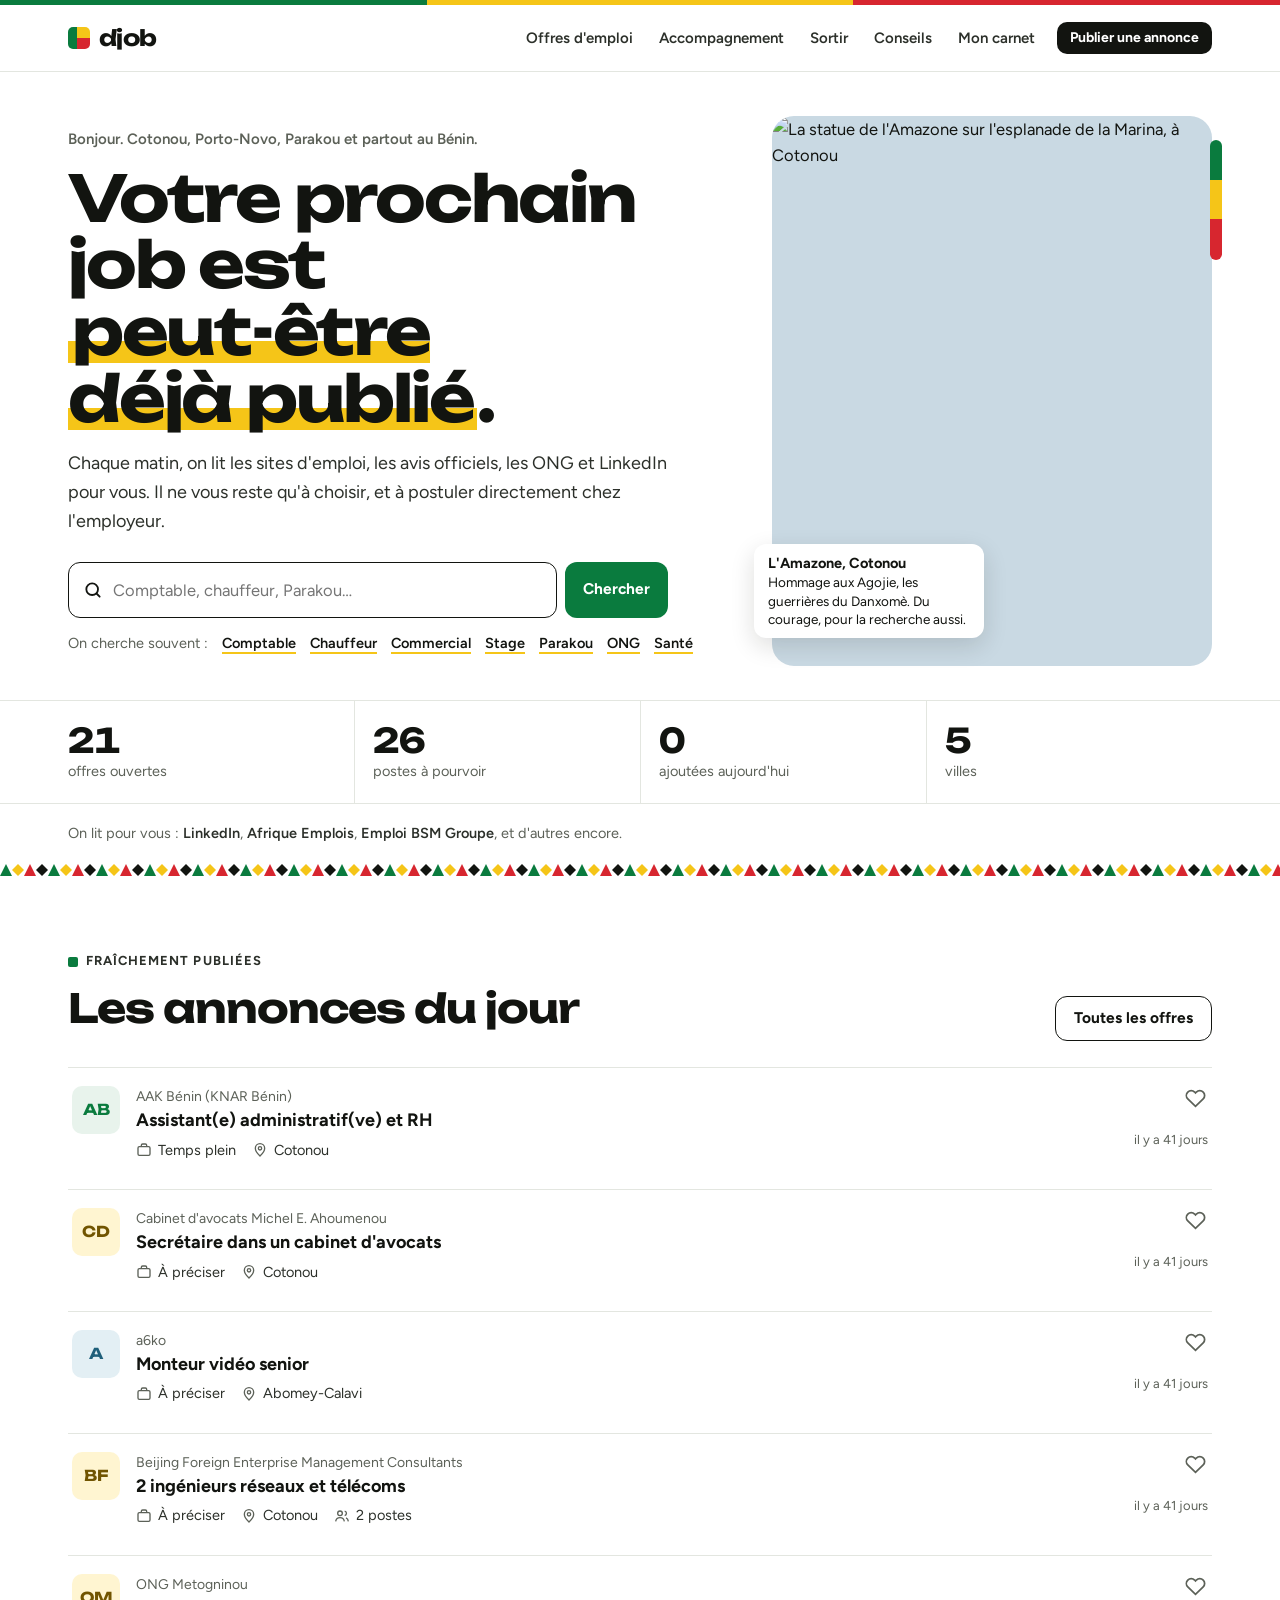
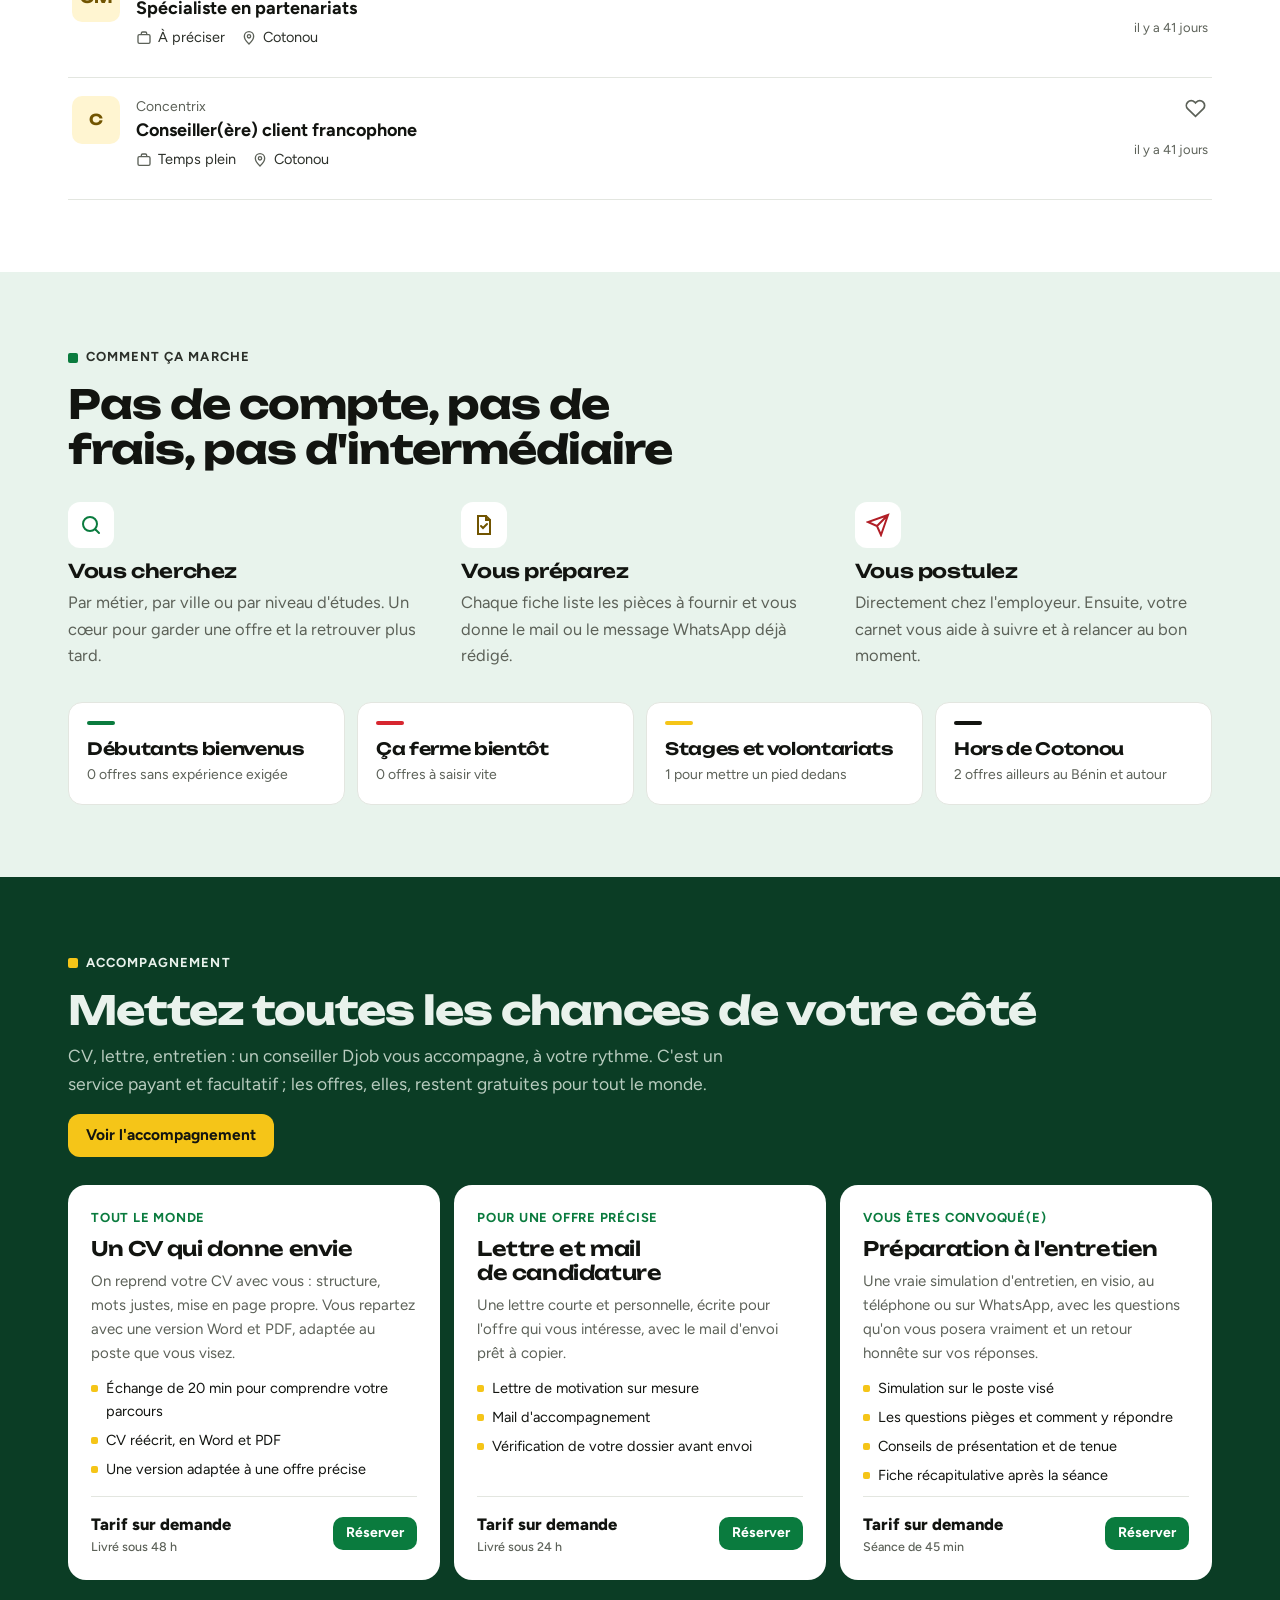
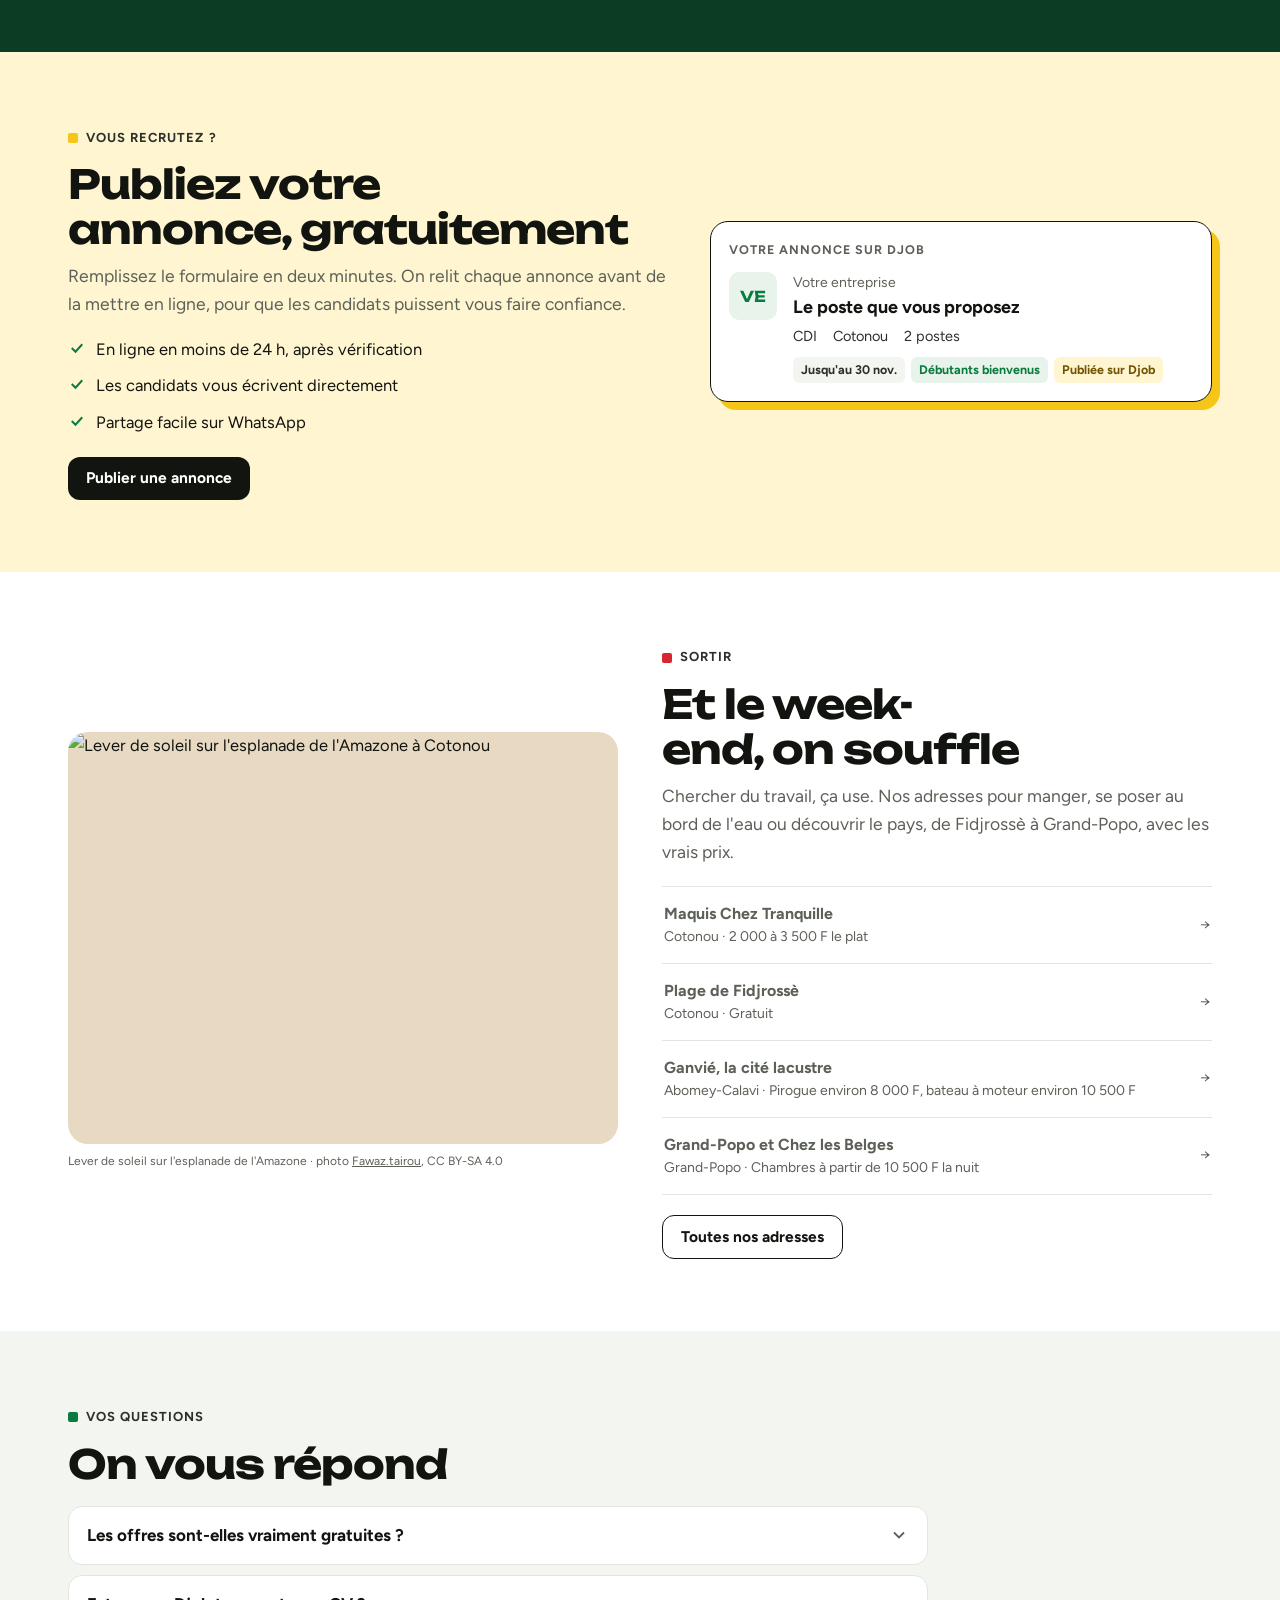
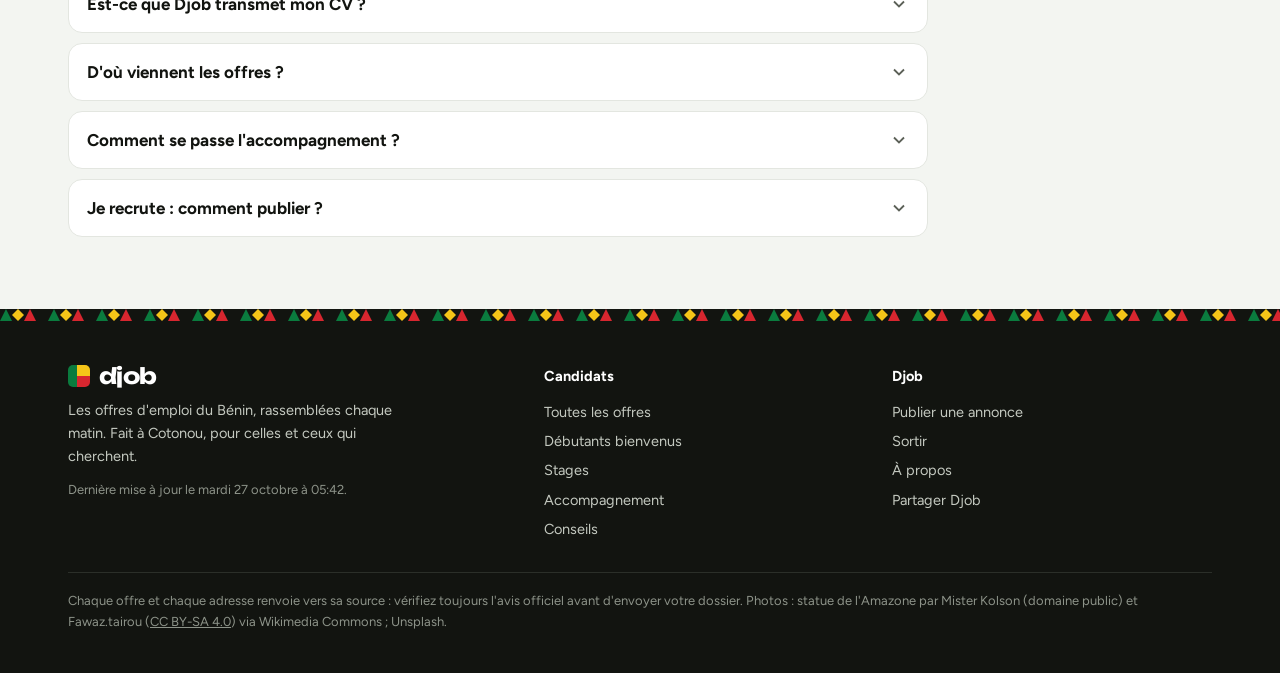
==== commit 138dacce: "Identité made in Bénin, Amazone, accompagnement et dépôt d'annonces Co-Authored-By: Claude Opus 5.5 " ====
--- a/index.html
+++ b/index.html
@@ -4,14 +4,14 @@
 <meta charset="utf-8">
 <meta name="viewport" content="width=device-width,initial-scale=1,viewport-fit=cover">
 <title>Djob · Les offres d'emploi du Bénin</title>
-<meta name="description" content="Toutes les offres d'emploi du Bénin rassemblées chaque matin, et les meilleures adresses pour sortir. Gratuit, sans inscription.">
-<meta name="theme-color" content="#FDEFF4">
+<meta name="description" content="Toutes les offres d'emploi du Bénin rassemblées chaque matin, un accompagnement pour réussir vos candidatures, et les bonnes adresses pour sortir.">
+<meta name="theme-color" content="#0A7B3E">
 <meta name="color-scheme" content="light only">
 <link rel="canonical" href="https://djondozy.github.io/offres-emploi/">
 <meta property="og:type" content="website">
 <meta property="og:site_name" content="Djob">
 <meta property="og:title" content="Djob · Les offres d'emploi du Bénin">
-<meta property="og:description" content="Toutes les offres ouvertes, rassemblées chaque matin. Et les bonnes adresses pour sortir le week-end.">
+<meta property="og:description" content="Toutes les offres ouvertes, rassemblées chaque matin. Gratuit, sans inscription.">
 <meta property="og:image" content="https://djondozy.github.io/offres-emploi/og.png">
 <meta property="og:url" content="https://djondozy.github.io/offres-emploi/">
 <meta name="twitter:card" content="summary_large_image">
@@ -20,483 +20,491 @@
 <link rel="apple-touch-icon" href="apple-touch-icon.png">
 <link rel="preconnect" href="https://fonts.googleapis.com">
 <link rel="preconnect" href="https://fonts.gstatic.com" crossorigin>
-<link rel="preconnect" href="https://images.unsplash.com">
-<link rel="stylesheet" href="https://fonts.googleapis.com/css2?family=Plus+Jakarta+Sans:wght@400;500;600;700;800&display=swap">
+<link rel="preconnect" href="https://upload.wikimedia.org">
+<link rel="stylesheet" href="https://fonts.googleapis.com/css2?family=Unbounded:wght@500;600;700&family=Figtree:wght@400;500;600;700;800&display=swap">
 <style>
-/* Layout: floating pill nav · views: Accueil (pastel sections, photo hero), Offres (black search block + list), Sortir (places & events), Mes candidatures, Conseils, À propos. Details open in a sheet. Light only. */
+/* Layout: tricolour top strip + nav · Accueil (Amazone hero, numbers, today's classifieds, services, recruiters, sortir) · Offres · Sortir · Accompagnement · Publier · Carnet · Conseils · À propos. Light only. */
 :root{
-  --bg:#FFFFFF; --ink:#16181D; --ink-2:#2B2F38; --muted:#646B7A; --line:#E7E8EE; --sunk:#F4F5F8;
-  --pink:#FDEFF4; --pink-2:#F9DDE7; --pink-ink:#E35D86;
-  --lav:#EEEEFC; --lav-2:#DEDDF8; --lav-ink:#5B55C9;
-  --butter:#FDF7DC; --butter-ink:#8A6A00; --sun:#F6C343;
-  --mint:#E3F5EC; --mint-ink:#1D7A4E;
-  --peach:#FDEDE4; --peach-ink:#C2501F;
-  --sky:#E4F2F8; --sky-ink:#1F6F8B;
-  --font:"Plus Jakarta Sans","Segoe UI",system-ui,sans-serif;
-  --r:20px; --shadow:0 1px 2px rgba(22,24,29,.04),0 6px 20px rgba(22,24,29,.06);
-  color-scheme:light;
+  --bg:#FFFFFF; --ink:#121410; --ink-2:#2C302A; --muted:#5C6158; --line:#E3E6E0; --sunk:#F3F5F1;
+  --green:#0A7B3E; --green-2:#086634; --green-d:#0B3D25; --green-t:#E8F3EC;
+  --yellow:#F5C518; --yellow-t:#FFF5D1; --yellow-ink:#715400;
+  --red:#D7262F; --red-t:#FCEAE8; --red-ink:#B11E26;
+  --display:"Unbounded","Arial Black",system-ui,sans-serif;
+  --body:"Figtree","Segoe UI",system-ui,sans-serif;
+  --r:14px; color-scheme:light;
+  --pagne:url("data:image/svg+xml,%3Csvg xmlns='http://www.w3.org/2000/svg' width='48' height='12' viewBox='0 0 48 12'%3E%3Cpath d='M0 12 6 0l6 12z' fill='%230A7B3E'/%3E%3Cpath d='M18 0l6 6-6 6-6-6z' fill='%23F5C518'/%3E%3Cpath d='M24 12 30 0l6 12z' fill='%23D7262F'/%3E%3Cpath d='M42 0l6 6-6 6-6-6z' fill='%23121410'/%3E%3C/svg%3E");
 }
 *{box-sizing:border-box}
 [hidden]{display:none!important}
-html{-webkit-text-size-adjust:100%;scroll-padding-top:96px}
-body{margin:0;background:var(--bg);color:var(--ink);font:16px/1.6 var(--font);padding-bottom:env(safe-area-inset-bottom,0px)}
+html{-webkit-text-size-adjust:100%;scroll-padding-top:90px}
+body{margin:0;background:var(--bg);color:var(--ink);font:16.5px/1.6 var(--body);padding-bottom:env(safe-area-inset-bottom,0px)}
 button,input,select,textarea{font:inherit;color:inherit}
 a{color:inherit}
 img{max-width:100%;display:block}
 .sr{position:absolute;width:1px;height:1px;overflow:hidden;clip:rect(0 0 0 0)}
-:focus-visible{outline:2.5px solid var(--lav-ink);outline-offset:2px;border-radius:10px}
-.wrap{max-width:1180px;margin:0 auto;padding-left:max(16px,env(safe-area-inset-left,0px));padding-right:max(16px,env(safe-area-inset-right,0px))}
-h1,h2,h3{letter-spacing:-.025em;text-wrap:balance}
-.paren{color:var(--pink-ink);font-weight:800}
-
-/* Floating nav */
-.navwrap{position:sticky;top:0;z-index:40;padding-top:calc(12px + env(safe-area-inset-top,0px));pointer-events:none}
-.pill{pointer-events:auto;max-width:900px;margin:0 auto;background:rgba(255,255,255,.92);backdrop-filter:blur(12px) saturate(1.3);border:1px solid rgba(22,24,29,.06);border-radius:999px;box-shadow:0 4px 24px rgba(22,24,29,.08);display:flex;align-items:center;gap:8px;padding:7px 7px 7px 20px}
-.logo{display:flex;align-items:baseline;font:800 24px/1 var(--font);letter-spacing:-.04em;color:var(--ink);text-decoration:none;margin-right:auto}
-.logo i{width:8px;height:8px;border-radius:50%;background:var(--pink-ink);display:inline-block;margin-left:2px}
+:focus-visible{outline:2.5px solid var(--green);outline-offset:2px;border-radius:8px}
+.wrap{max-width:1180px;margin:0 auto;padding-left:max(18px,env(safe-area-inset-left,0px));padding-right:max(18px,env(safe-area-inset-right,0px))}
+h1,h2,h3{text-wrap:balance}
+.g{color:var(--green)}
+.pagne{height:12px;background:var(--pagne) repeat-x;background-size:48px 12px}
+
+.flagline{display:grid;grid-template-columns:1fr 1fr 1fr;height:5px}
+.flagline i:nth-child(1){background:var(--green)}.flagline i:nth-child(2){background:var(--yellow)}.flagline i:nth-child(3){background:var(--red)}
+body::before{content:"";position:fixed;inset:0 0 auto;height:env(safe-area-inset-top,0px);z-index:41;background:#fff}
+.top{position:sticky;top:env(safe-area-inset-top,0px);z-index:40;background:rgba(255,255,255,.96);backdrop-filter:blur(10px);border-bottom:1px solid var(--line)}
+.top .wrap{display:flex;align-items:center;gap:10px;height:66px}
+.logo{display:flex;align-items:center;gap:9px;font:700 22px/1 var(--display);letter-spacing:-.03em;color:var(--ink);text-decoration:none;margin-right:auto}
+.mark{width:22px;height:22px;border-radius:5px;overflow:hidden;display:grid;grid-template-columns:2fr 3fr;grid-template-rows:1fr 1fr;flex:none}
+.mark i:first-child{grid-row:1/3;background:var(--green)}.mark i:nth-child(2){background:var(--yellow)}.mark i:nth-child(3){background:var(--red)}
 .nav{display:flex;gap:2px}
-.nav button{border:0;background:transparent;padding:9px 13px;border-radius:999px;font-weight:600;font-size:14.5px;color:var(--muted);cursor:pointer;display:inline-flex;gap:6px;align-items:center}
-.nav button:hover{color:var(--ink)}
-.nav button[aria-current="page"]{color:var(--ink);background:var(--sunk)}
-.nav .n,.tabbar .n{background:var(--pink-ink);color:#fff;border-radius:999px;font-size:11px;padding:0 6px;line-height:18px;font-weight:700}
-.btn{display:inline-flex;align-items:center;justify-content:center;gap:8px;border-radius:999px;padding:12px 20px;font-weight:700;border:0;cursor:pointer;text-decoration:none;font-size:15px;line-height:1.2;text-align:center;white-space:nowrap}
-.btn.dark{background:var(--ink);color:#fff}
-.btn.dark:hover{background:#2E323C}
-.btn.light{background:#fff;color:var(--ink);border:1px solid var(--line)}
+.nav button{border:0;background:transparent;padding:9px 12px;border-radius:9px;font-weight:600;font-size:15px;color:var(--ink-2);cursor:pointer;display:inline-flex;gap:6px;align-items:center;position:relative}
+.nav button:hover{background:var(--sunk)}
+.nav button[aria-current="page"]{color:var(--green)}
+.nav button[aria-current="page"]::after{content:"";position:absolute;left:12px;right:12px;bottom:2px;height:2.5px;border-radius:2px;background:var(--green)}
+.n{background:var(--red);color:#fff;border-radius:999px;font-size:11px;padding:0 6px;line-height:18px;font-weight:700}
+.btn{display:inline-flex;align-items:center;justify-content:center;gap:8px;border-radius:12px;padding:12px 18px;font-weight:700;border:0;cursor:pointer;text-decoration:none;font-size:15.5px;line-height:1.2;text-align:center}
+.btn.green{background:var(--green);color:#fff}.btn.green:hover{background:var(--green-2)}
+.btn.yellow{background:var(--yellow);color:var(--ink)}
+.btn.ink{background:var(--ink);color:#fff}
+.btn.line{background:#fff;color:var(--ink);border:1.5px solid var(--ink)}
 .btn.soft{background:var(--sunk);color:var(--ink)}
 .btn.wa{background:#1FA855;color:#fff}
-.btn.small{padding:8px 14px;font-size:14px}
-@media (max-width:899px){.nav,.pill .btn{display:none}.pill{padding:10px 14px 10px 20px}}
-
-/* Bottom tab bar (phones) */
+.btn.small{padding:8px 13px;font-size:14px;border-radius:10px}
+@media (max-width:959px){.nav,.top .btn{display:none}}
+
 .tabbar{display:none}
-@media (max-width:899px){
-  .tabbar{display:grid;grid-template-columns:repeat(5,1fr);position:fixed;left:0;right:0;bottom:0;z-index:40;background:rgba(255,255,255,.97);border-top:1px solid var(--line);padding:6px max(4px,env(safe-area-inset-left,0px)) calc(6px + env(safe-area-inset-bottom,0px)) max(4px,env(safe-area-inset-right,0px));backdrop-filter:blur(10px)}
-  .tabbar button{border:0;background:none;display:flex;flex-direction:column;align-items:center;gap:2px;font-size:11px;font-weight:600;color:var(--muted);padding:5px 0;cursor:pointer;position:relative}
-  .tabbar button[aria-current="page"]{color:var(--ink)}
-  .tabbar button[aria-current="page"] .ico{background:var(--pink-2)}
-  .tabbar .ico{width:44px;height:28px;border-radius:999px;display:grid;place-items:center;transition:background .15s}
-  .tabbar .n{position:absolute;top:0;left:calc(50% + 8px);font-size:10px;line-height:16px;padding:0 5px}
-  main{padding-bottom:86px}
-}
-
-/* Sections */
+@media (max-width:959px){
+  .tabbar{display:grid;grid-template-columns:repeat(5,1fr);position:fixed;left:0;right:0;bottom:0;z-index:40;background:#fff;border-top:1px solid var(--line);padding:5px max(4px,env(safe-area-inset-left,0px)) calc(5px + env(safe-area-inset-bottom,0px)) max(4px,env(safe-area-inset-right,0px))}
+  .tabbar button{border:0;background:none;display:flex;flex-direction:column;align-items:center;gap:3px;font-size:11px;font-weight:600;color:var(--muted);padding:6px 0;cursor:pointer;position:relative}
+  .tabbar button[aria-current="page"]{color:var(--green)}
+  .tabbar button[aria-current="page"]::before{content:"";position:absolute;top:-5px;left:28%;right:28%;height:3px;border-radius:0 0 3px 3px;background:var(--green)}
+  .tabbar .n{position:absolute;top:0;left:calc(50% + 7px);font-size:10px;line-height:16px;padding:0 5px}
+  main{padding-bottom:80px}
+}
+
+.label{display:inline-flex;align-items:center;gap:8px;font-size:13px;font-weight:700;letter-spacing:.08em;text-transform:uppercase;color:var(--ink-2)}
+.label::before{content:"";width:10px;height:10px;background:var(--green);border-radius:2px}
+.label.y::before{background:var(--yellow)}.label.r::before{background:var(--red)}
+.h2{font:700 clamp(26px,4.2vw,40px)/1.12 var(--display);letter-spacing:-.025em;margin:12px 0 10px}
+.lede{color:var(--muted);font-size:17.5px;max-width:60ch;margin:0}
 .band{padding-block:72px}
-.band.pink{background:var(--pink)}
-.band.lav{background:var(--lav)}
-.band.butter{background:var(--butter)}
-.band.mint{background:var(--mint)}
-.band.soft{background:var(--sunk)}
-.eyebrow{display:inline-flex;align-items:center;gap:8px;background:#fff;border:1px solid var(--line);border-radius:999px;padding:6px 14px;font-size:13.5px;font-weight:600;box-shadow:var(--shadow)}
-.sec-title{font-size:clamp(30px,5vw,46px);line-height:1.08;font-weight:800;margin:14px 0 10px}
-.sec-lede{color:var(--muted);font-size:17px;max-width:60ch;margin:0}
-.center{text-align:center}
-.center .sec-lede{margin:0 auto}
+.band.gt{background:var(--green-t)}.band.yt{background:var(--yellow-t)}.band.sunk{background:var(--sunk)}
+.band.dark{background:var(--green-d);color:#E9F2EC}
+.band.dark .lede{color:#B8CCBF}.band.dark .label{color:#E9F2EC}.band.dark .label::before{background:var(--yellow)}
 @media (max-width:640px){.band{padding-block:52px}}
-
-/* Hero */
-.hero{background:var(--pink);margin-top:-74px;padding-top:110px;padding-bottom:64px;overflow:hidden}
-.hero-grid{display:grid;grid-template-columns:minmax(0,1.05fr) minmax(0,1fr);gap:48px;align-items:center}
-.hero h1{font-size:clamp(40px,7.4vw,72px);line-height:1.02;font-weight:800;margin:18px 0 16px}
-.hero .lede{font-size:18px;color:var(--ink-2);max-width:34em;margin:0}
-.hero .lede b{font-weight:700}
-.bigsearch{margin-top:26px;display:flex;align-items:center;gap:8px;background:#fff;border:1.5px solid var(--ink);border-radius:999px;padding:6px 6px 6px 20px;box-shadow:0 8px 30px rgba(227,93,134,.14);max-width:560px}
-.bigsearch svg{flex:none;color:var(--muted)}
-.bigsearch input{flex:1;min-width:0;border:0;outline:0;background:transparent;font-size:16.5px;padding:10px 4px}
-.ticks{display:flex;flex-wrap:wrap;gap:8px 20px;margin-top:18px;font-weight:600;font-size:14.5px}
-.ticks span{display:inline-flex;align-items:center;gap:6px}
-.hello{font-weight:600;color:var(--ink-2)}
-.visual{position:relative;aspect-ratio:1/1;max-width:540px;justify-self:end;width:100%}
-.visual .frame1,.visual .frame2{position:absolute;inset:6% 4%;border-radius:36px;background:var(--pink-2);transform:rotate(-6deg)}
-.visual .frame2{inset:10% 8%;background:#F6CBDA;transform:rotate(4deg)}
-.visual .photo{position:absolute;inset:14% 18%;border-radius:28px;overflow:hidden;box-shadow:0 20px 50px rgba(22,24,29,.18);background:#222}
-.visual .photo img{width:100%;height:100%;object-fit:cover;object-position:50% 22%}
-.float{position:absolute;background:#fff;border-radius:16px;padding:10px 14px;box-shadow:0 10px 30px rgba(22,24,29,.12);font-size:13px;line-height:1.35;display:flex;gap:10px;align-items:center;max-width:220px;animation:bob 6s ease-in-out infinite}
-.float b{display:block;font-size:14px}
-.float span{color:var(--muted)}
-.float .dot{width:34px;height:34px;border-radius:10px;display:grid;place-items:center;flex:none;font-weight:800;font-size:14px}
-.f1{top:6%;left:0}
-.f2{top:30%;right:-2%;animation-delay:-2s}
-.f3{bottom:12%;left:-2%;animation-delay:-4s}
-.f4{bottom:2%;right:8%;animation-delay:-1s}
-@keyframes bob{50%{transform:translateY(-8px)}}
-@media (prefers-reduced-motion:reduce){.float{animation:none}}
-@media (max-width:899px){
-  .hero{margin-top:-70px;padding-top:96px}
-  .hero-grid{grid-template-columns:minmax(0,1fr);gap:10px}
-  .visual{justify-self:center;max-width:420px;margin-top:10px}
-}
-@media (max-width:480px){.bigsearch{padding-left:14px}.bigsearch .btn{padding:11px 14px}.hero h1{font-size:40px}.float{font-size:12px;padding:8px 10px;max-width:170px}.float .dot{width:28px;height:28px}.f2{right:-4px}.f3{left:-4px}}
-
-/* Sources marquee */
-.sources{padding-block:22px;border-bottom:1px solid var(--line);overflow:hidden}
-.sources .row{display:flex;align-items:center;gap:12px}
-.sources .lbl{flex:none;font-size:13.5px;color:var(--muted);font-weight:600}
-.marquee{flex:1;overflow:hidden;-webkit-mask-image:linear-gradient(90deg,transparent,#000 6%,#000 94%,transparent);mask-image:linear-gradient(90deg,transparent,#000 6%,#000 94%,transparent)}
-.track{display:flex;gap:10px;width:max-content;animation:slide 40s linear infinite}
-.track span{display:inline-flex;align-items:center;gap:8px;border:1px solid var(--line);border-radius:999px;padding:7px 14px;font-size:14px;font-weight:600;white-space:nowrap;background:#fff}
-.track span i{width:22px;height:22px;border-radius:7px;display:grid;place-items:center;font-style:normal;font-size:11px;font-weight:800}
-@keyframes slide{to{transform:translateX(-50%)}}
-@media (prefers-reduced-motion:reduce){.track{animation:none}}
-
-/* Pill counter */
-.counter{display:flex;justify-content:center;margin-top:36px}
-.counter div{display:inline-flex;gap:12px;align-items:center;background:var(--pink);border:1px solid var(--pink-2);border-radius:18px;padding:12px 18px;font-weight:700}
-.counter i{width:34px;height:34px;border-radius:10px;background:var(--ink);display:grid;place-items:center;color:var(--sun);font-style:normal}
-
-/* Steps */
-.steps{display:grid;grid-template-columns:repeat(3,minmax(0,1fr));gap:20px;margin-top:40px}
-.step{background:#fff;border-radius:28px;padding:34px 26px 30px;text-align:center;box-shadow:var(--shadow)}
-.step .art{width:96px;height:96px;margin:0 auto 18px;border-radius:30px;display:grid;place-items:center;transform:rotate(-6deg)}
-.step .art svg{transform:rotate(6deg)}
-.step .num{font-size:44px;font-weight:800;line-height:1;letter-spacing:-.04em}
-.step h3{font-size:21px;margin:8px 0 8px}
-.step p{margin:0;color:var(--muted);font-size:15px}
-@media (max-width:760px){.steps{grid-template-columns:1fr}}
-
-/* Shortcut tiles */
-.tiles{display:grid;grid-template-columns:repeat(4,minmax(0,1fr));gap:14px;margin-top:32px}
-.tile{border:0;border-radius:22px;padding:18px;text-align:left;cursor:pointer;display:flex;gap:14px;align-items:center;transition:transform .15s}
-.tile:hover{transform:translateY(-2px)}
-.tile .ic{width:44px;height:44px;border-radius:13px;display:grid;place-items:center;background:rgba(255,255,255,.7);flex:none}
-.tile b{display:block;font-size:16px}
-.tile span{font-size:13.5px;color:var(--muted)}
+.sec-head{display:flex;justify-content:space-between;align-items:flex-end;gap:16px;flex-wrap:wrap;margin-bottom:26px}
+
+.hero{padding-block:44px 34px}
+.hero-grid{display:grid;grid-template-columns:minmax(0,1.15fr) minmax(0,.85fr);gap:48px;align-items:center}
+.where{font-weight:600;color:var(--muted);font-size:15px;margin:0}
+.hero h1{font:700 clamp(36px,6.2vw,64px)/1.04 var(--display);letter-spacing:-.035em;margin:14px 0 18px}
+.hero h1 .hl{background:linear-gradient(transparent 62%,var(--yellow) 62%,var(--yellow) 90%,transparent 90%);padding:0 .06em}
+.hero .lede{color:var(--ink-2);font-size:18px}
+.search{margin-top:26px;display:flex;gap:8px;max-width:600px}
+.search .field-in{flex:1;min-width:0;display:flex;align-items:center;gap:10px;border:1.5px solid var(--ink);border-radius:12px;padding:0 14px;background:#fff}
+.search .field-in:focus-within{border-color:var(--green);box-shadow:0 0 0 4px var(--green-t)}
+.search input{flex:1;min-width:0;border:0;outline:0;padding:14px 0;font-size:16.5px;background:transparent}
+.popular{display:flex;flex-wrap:wrap;gap:6px 14px;margin-top:14px;font-size:14.5px;color:var(--muted)}
+.popular button{border:0;background:none;padding:0;color:var(--ink);font-weight:600;cursor:pointer;text-decoration:underline;text-decoration-color:var(--yellow);text-decoration-thickness:2px;text-underline-offset:4px}
+.amazone{position:relative;justify-self:end;width:100%;max-width:440px;margin:0}
+.amazone .ph{aspect-ratio:4/5;border-radius:22px;overflow:hidden;background:#C9D9E3}
+.amazone img{width:100%;height:100%;object-fit:cover;object-position:52% 30%}
+.amazone .cap{position:absolute;left:-18px;bottom:28px;background:#fff;border-radius:12px;padding:10px 14px;font-size:13.5px;line-height:1.35;box-shadow:0 8px 24px rgba(18,20,16,.14);max-width:230px}
+.amazone .cap b{display:block;font-size:14.5px}
+.amazone .stripe{position:absolute;right:-10px;top:24px;width:12px;height:120px;border-radius:6px;background:linear-gradient(var(--green) 0 33%,var(--yellow) 33% 66%,var(--red) 66%)}
+@media (max-width:899px){.hero-grid{grid-template-columns:minmax(0,1fr);gap:28px}.amazone{justify-self:start;max-width:none}.amazone .ph{aspect-ratio:16/11}.amazone .cap{left:12px;bottom:12px}.amazone .stripe{display:none}}
+@media (max-width:480px){.search{flex-direction:column}.search .btn{width:100%}.hero h1{font-size:34px}}
+
+.numbers{border-top:1px solid var(--line);border-bottom:1px solid var(--line)}
+.numbers .wrap{display:grid;grid-template-columns:repeat(4,minmax(0,1fr))}
+.num{padding:22px 18px 20px;border-left:1px solid var(--line)}
+.num:first-child{border-left:0;padding-left:0}
+.num b{display:block;font:700 34px/1 var(--display);letter-spacing:-.03em;font-variant-numeric:tabular-nums}
+.num span{color:var(--muted);font-size:14.5px}
+@media (max-width:700px){.numbers .wrap{grid-template-columns:repeat(2,minmax(0,1fr))}.num:nth-child(3){border-left:0;padding-left:0}.num:nth-child(n+3){border-top:1px solid var(--line)}.num b{font-size:28px}}
+.readfor{padding-block:18px;font-size:14.5px;color:var(--muted)}
+.readfor b{color:var(--ink-2);font-weight:600}
+
+.dayhead{display:flex;align-items:center;gap:12px;margin:26px 0 8px;font-weight:700;font-size:14px;text-transform:uppercase;letter-spacing:.08em;color:var(--muted)}
+.dayhead::after{content:"";flex:1;height:1px;background:var(--line)}
+#list>.dayhead:first-child{margin-top:0}
+.rows{border-top:1px solid var(--line)}
+.row{display:grid;grid-template-columns:48px minmax(0,1fr) auto;gap:16px;align-items:start;padding:18px 4px;border-bottom:1px solid var(--line);cursor:pointer;transition:background .12s}
+.row:hover{background:var(--sunk)}
+.avatar{width:48px;height:48px;border-radius:10px;display:grid;place-items:center;font:700 15px var(--display)}
+.row .c{min-width:0}
+.row .emp{font-size:14px;color:var(--muted);overflow:hidden;text-overflow:ellipsis;white-space:nowrap}
+.row h3{font-size:18px;line-height:1.3;margin:1px 0 0;font-weight:700}
+.row .meta{display:flex;flex-wrap:wrap;gap:3px 16px;font-size:14.5px;color:var(--ink-2);margin-top:6px}
+.row .meta span{display:inline-flex;align-items:center;gap:6px}
+.row .meta svg{color:var(--muted)}
+.row .tags{display:flex;flex-wrap:wrap;gap:6px;margin-top:9px}
+.row .side{display:flex;flex-direction:column;align-items:flex-end;gap:12px}
+.ago{font-size:13px;color:var(--muted);white-space:nowrap}
+.tag{display:inline-flex;align-items:center;gap:5px;font-size:12.5px;font-weight:700;border-radius:6px;padding:3px 8px;white-space:nowrap;background:var(--sunk);color:var(--ink-2)}
+.tag.green{background:var(--green-t);color:var(--green)}
+.tag.yellow{background:var(--yellow-t);color:var(--yellow-ink)}
+.tag.red{background:var(--red-t);color:var(--red-ink)}
+.tag.ink{background:var(--ink);color:#fff}
+.tag.week{background:var(--yellow);color:var(--ink)}
+.keep{border:0;background:transparent;cursor:pointer;color:var(--muted);width:38px;height:38px;border-radius:10px;display:grid;place-items:center;margin:-6px -6px 0 0}
+.keep:hover{background:#fff}
+.keep[aria-pressed="true"]{color:var(--red)}
+.keep[aria-pressed="true"] svg{fill:var(--red)}
+@media (max-width:520px){.row{grid-template-columns:40px minmax(0,1fr) auto;gap:12px;padding:15px 0}.avatar{width:40px;height:40px;font-size:13px}.row h3{font-size:16.5px}.row .side .ago{display:none}}
+
+.how3{display:grid;grid-template-columns:repeat(3,minmax(0,1fr));gap:36px;margin-top:30px}
+.how3 .ic{width:46px;height:46px;border-radius:12px;display:grid;place-items:center;margin-bottom:12px;background:#fff}
+.how3 h3{font:600 19px/1.25 var(--display);margin:0 0 6px;letter-spacing:-.02em}
+.how3 p{margin:0;color:var(--muted)}
+@media (max-width:760px){.how3{grid-template-columns:1fr;gap:24px}}
+.tiles{display:grid;grid-template-columns:repeat(4,minmax(0,1fr));gap:12px;margin-top:34px}
+.tile{border:1.5px solid var(--line);background:#fff;border-radius:var(--r);padding:18px;text-align:left;cursor:pointer;display:flex;flex-direction:column;gap:4px;transition:border-color .15s}
+.tile:hover{border-color:var(--green)}
+.tile b{font:600 17px/1.2 var(--display);letter-spacing:-.02em}
+.tile span{font-size:14px;color:var(--muted)}
+.tile i{width:28px;height:4px;border-radius:2px;margin-bottom:10px}
 @media (max-width:900px){.tiles{grid-template-columns:repeat(2,minmax(0,1fr))}}
-@media (max-width:420px){.tile{padding:14px;gap:10px}.tile b{font-size:15px}}
-
-/* Section heads */
-.sec-head{display:flex;justify-content:space-between;align-items:flex-end;gap:16px;flex-wrap:wrap;margin-bottom:24px}
-.sec-head .sec-title{margin:10px 0 0}
-
-/* Job cards (JobTeaser style) */
-.jobs{display:flex;flex-direction:column;gap:12px}
-.jobs.grid{display:grid;grid-template-columns:repeat(2,minmax(0,1fr))}
-@media (max-width:820px){.jobs.grid{grid-template-columns:1fr}}
-.job{position:relative;display:grid;grid-template-columns:52px 1fr auto;gap:16px;align-items:start;background:#fff;border:1px solid var(--line);border-radius:18px;padding:18px 18px 18px 18px;cursor:pointer;transition:border-color .15s,box-shadow .15s}
-.job:hover{border-color:#C9CCD6;box-shadow:var(--shadow)}
-.avatar{width:52px;height:52px;border-radius:14px;display:grid;place-items:center;font-weight:800;font-size:16px;letter-spacing:.02em}
-.job .c{min-width:0;display:flex;flex-direction:column;gap:3px}
-.job .emp{font-size:14px;color:var(--ink-2);overflow:hidden;text-overflow:ellipsis;white-space:nowrap}
-.job h3{font-size:17.5px;line-height:1.3;margin:0;font-weight:700;letter-spacing:-.01em}
-.job .meta{display:flex;flex-wrap:wrap;gap:4px 16px;font-size:14.5px;color:var(--ink-2);margin-top:6px}
-.job .meta span{display:inline-flex;align-items:center;gap:6px}
-.job .tags{display:flex;flex-wrap:wrap;gap:6px;margin-top:10px}
-.job .side{display:flex;flex-direction:column;align-items:flex-end;justify-content:space-between;gap:10px;height:100%}
-.ago{font-size:12.5px;color:var(--muted);white-space:nowrap}
-.badge{display:inline-flex;align-items:center;gap:5px;font-size:12.5px;font-weight:600;border-radius:999px;padding:4px 10px;white-space:nowrap;background:var(--sunk);color:var(--ink-2)}
-.badge.week{background:#fff;border:1px solid var(--ink);color:var(--ink)}
-.badge.mint{background:var(--mint);color:var(--mint-ink)}
-.badge.peach{background:var(--peach);color:var(--peach-ink)}
-.badge.pink{background:var(--pink);color:var(--pink-ink)}
-.badge.lav{background:var(--lav);color:var(--lav-ink)}
-.keep{border:0;background:transparent;cursor:pointer;color:var(--muted);width:38px;height:38px;border-radius:12px;display:grid;place-items:center;margin:-8px -8px 0 0}
-.keep:hover{background:var(--sunk)}
-.keep[aria-pressed="true"]{color:var(--pink-ink)}
-.keep[aria-pressed="true"] svg{fill:var(--pink-ink)}
-@media (max-width:480px){.job{grid-template-columns:44px 1fr auto;gap:12px;padding:15px 13px}.avatar{width:44px;height:44px;font-size:14px;border-radius:12px}.job h3{font-size:16.5px}.job .side .badge.week{display:none}}
-
-/* Offres page */
-.page-top{padding-block:30px 10px}
-.page-top h1{font-size:clamp(34px,6vw,56px);line-height:1.05;font-weight:800;margin:6px 0 18px}
-.searchblock{background:var(--ink);border-radius:22px;padding:14px;display:flex;flex-direction:column;gap:12px}
-.sb-row{display:grid;grid-template-columns:minmax(0,1.6fr) minmax(0,1fr) minmax(0,1fr);background:#fff;border-radius:14px;overflow:hidden}
+
+.services{display:grid;grid-template-columns:repeat(3,minmax(0,1fr));gap:14px;margin-top:28px}
+@media (max-width:900px){.services{grid-template-columns:repeat(2,minmax(0,1fr))}}
+@media (max-width:600px){.services{grid-template-columns:1fr}}
+.svc{background:#fff;color:var(--ink);border-radius:18px;padding:22px;display:flex;flex-direction:column;gap:8px;border:1.5px solid var(--line)}
+.band.dark .svc{border-color:transparent}
+.svc .for{font-size:13px;font-weight:700;color:var(--green);text-transform:uppercase;letter-spacing:.06em}
+.svc h3{font:600 20px/1.2 var(--display);margin:0;letter-spacing:-.02em}
+.svc p{margin:0;color:var(--muted);font-size:15px}
+.svc ul{margin:4px 0 0;padding:0;list-style:none;display:flex;flex-direction:column;gap:6px;font-size:14.5px}
+.svc li{display:flex;gap:8px}
+.svc li::before{content:"";flex:none;width:7px;height:7px;margin-top:8px;border-radius:2px;background:var(--yellow)}
+.svc .foot{margin-top:auto;padding-top:14px;display:flex;justify-content:space-between;align-items:center;gap:10px;border-top:1px solid var(--line)}
+.svc .price{font-weight:800}
+.svc .price small{display:block;font-weight:500;color:var(--muted);font-size:12.5px}
+
+.recruit{display:grid;grid-template-columns:minmax(0,1.2fr) minmax(0,1fr);gap:40px;align-items:center}
+.checklist{list-style:none;margin:18px 0 0;padding:0;display:flex;flex-direction:column;gap:10px}
+.checklist li{display:flex;gap:10px;align-items:flex-start}
+.checklist li svg{flex:none;color:var(--green);margin-top:3px}
+.mock{background:#fff;border-radius:18px;padding:18px;border:1.5px solid var(--ink);box-shadow:8px 8px 0 var(--yellow)}
+.mock h4{margin:0 0 12px;font-size:12.5px;text-transform:uppercase;letter-spacing:.08em;color:var(--muted)}
+@media (max-width:820px){.recruit{grid-template-columns:minmax(0,1fr)}}
+
+.split{display:grid;grid-template-columns:minmax(0,1fr) minmax(0,1fr);gap:44px;align-items:center}
+.split .ph{border-radius:20px;overflow:hidden;aspect-ratio:4/3;background:#E7D9C2}
+.split .ph img{width:100%;height:100%;object-fit:cover}
+.credit{font-size:12px;color:var(--muted);margin:8px 0 0}
+.credit a{color:inherit}
+@media (max-width:820px){.split{grid-template-columns:minmax(0,1fr)}}
+.mini-list{margin-top:20px;border-top:1px solid var(--line)}
+.mini-list button{width:100%;border:0;border-bottom:1px solid var(--line);background:none;padding:14px 2px;display:flex;justify-content:space-between;align-items:center;gap:12px;text-align:left;cursor:pointer}
+.mini-list button:hover{background:var(--sunk)}
+.mini-list b{display:block;font-size:16px}
+.mini-list span{font-size:14px;color:var(--muted)}
+
+.page-top{padding-block:36px 10px}
+.page-top h1{font:700 clamp(30px,5.4vw,52px)/1.06 var(--display);letter-spacing:-.035em;margin:10px 0 14px}
+.events{display:flex;gap:12px;overflow-x:auto;padding:2px 2px 12px;scroll-snap-type:x proximity}
+.event{flex:0 0 min(84%,320px);scroll-snap-align:start;background:#fff;border:1.5px solid var(--line);border-radius:var(--r);padding:16px;display:flex;gap:14px;cursor:pointer;text-align:left}
+.event:hover{border-color:var(--green)}
+.event .date{flex:none;width:62px;border-radius:10px;background:var(--green);color:#fff;text-align:center;padding:9px 0;line-height:1.1}
+.event .date b{display:block;font:700 22px var(--display)}
+.event .date span{font-size:11.5px;font-weight:700;text-transform:uppercase;color:var(--yellow)}
+.event h3{margin:0 0 4px;font-size:16.5px;line-height:1.25}
+.event p{margin:0;font-size:13.5px;color:var(--muted)}
+.chips{display:flex;flex-wrap:wrap;gap:8px}
+.chip{border:1.5px solid var(--line);background:#fff;border-radius:999px;padding:7px 14px;font-size:14px;font-weight:600;cursor:pointer;white-space:nowrap;display:inline-flex;gap:6px;align-items:center}
+.chip small{font-weight:500;color:var(--muted)}
+.chip[aria-pressed="true"]{background:var(--green);border-color:var(--green);color:#fff}
+.chip[aria-pressed="true"] small{color:inherit;opacity:.8}
+.places{display:grid;grid-template-columns:repeat(3,minmax(0,1fr));gap:14px}
+@media (max-width:1000px){.places{grid-template-columns:repeat(2,minmax(0,1fr))}}
+@media (max-width:640px){.places{grid-template-columns:1fr}}
+.place{background:#fff;border:1.5px solid var(--line);border-radius:var(--r);cursor:pointer;display:flex;flex-direction:column;gap:6px;text-align:left;padding:18px;transition:border-color .15s}
+.place:hover{border-color:var(--green)}
+.place .top-l{display:flex;justify-content:space-between;align-items:center;gap:10px;margin-bottom:4px}
+.place .cat{display:inline-flex;align-items:center;gap:7px;font-size:13px;font-weight:700}
+.place .cat i{width:30px;height:30px;border-radius:8px;display:grid;place-items:center}
+.place .budget{font-weight:800;font-size:14px;letter-spacing:.05em}
+.place .budget em{font-style:normal;opacity:.22}
+.place h3{margin:0;font-size:18.5px;line-height:1.25}
+.place .w{font-size:14px;color:var(--muted)}
+.place p{margin:2px 0 0;font-size:14.5px;color:var(--ink-2)}
+.place .try{display:flex;flex-wrap:wrap;gap:6px;margin-top:auto;padding-top:10px}
+
+.searchblock{background:var(--green-d);border-radius:18px;padding:14px;display:flex;flex-direction:column;gap:12px}
+.sb-row{display:grid;grid-template-columns:minmax(0,1.6fr) minmax(0,1fr) minmax(0,1fr);background:#fff;border-radius:11px;overflow:hidden}
 .sb-row label{display:flex;align-items:center;gap:10px;padding:4px 14px;min-width:0;border-left:1px solid var(--line)}
 .sb-row label:first-child{border-left:0}
-.sb-row svg{flex:none;color:var(--ink-2)}
+.sb-row svg{flex:none;color:var(--muted)}
 .sb-row input,.sb-row select{flex:1;min-width:0;border:0;outline:0;background:transparent;padding:12px 0;font-size:15.5px;appearance:none;-webkit-appearance:none;cursor:pointer}
 .sb-row input{cursor:text}
 .sb-bottom{display:flex;gap:8px;flex-wrap:wrap;align-items:center}
-.sb-bottom .btn{background:#2E323C;color:#fff;padding:9px 14px;font-size:14px}
-.sb-bottom .btn b{background:var(--pink-ink);border-radius:999px;padding:0 7px;font-size:12px}
-.qchip{border:1px solid #3A3F4B;background:transparent;color:#fff;border-radius:999px;padding:8px 13px;font-size:14px;font-weight:600;cursor:pointer;white-space:nowrap}
-.qchip[aria-pressed="true"]{background:#fff;color:var(--ink);border-color:#fff}
+.qchip{border:1px solid #2D5B42;background:transparent;color:#fff;border-radius:999px;padding:8px 13px;font-size:14px;font-weight:600;cursor:pointer;white-space:nowrap}
+.qchip[aria-pressed="true"]{background:var(--yellow);color:var(--ink);border-color:var(--yellow)}
+.qchip.f{background:#fff;color:var(--ink);border-color:#fff;display:inline-flex;gap:6px;align-items:center}
+.qchip.f b{background:var(--red);color:#fff;border-radius:999px;padding:0 6px;font-size:12px}
 @media (max-width:760px){.sb-row{grid-template-columns:1fr 1fr}.sb-row label:first-child{grid-column:1/-1;border-bottom:1px solid var(--line)}.sb-row label:nth-child(2){border-left:0}.sb-bottom{flex-wrap:nowrap;overflow-x:auto;scrollbar-width:none}.sb-bottom::-webkit-scrollbar{display:none}}
-.panel{margin-top:12px;background:#fff;border:1px solid var(--line);border-radius:18px;padding:18px;display:grid;grid-template-columns:repeat(3,minmax(0,1fr));gap:18px}
+.panel{margin-top:12px;background:#fff;border:1.5px solid var(--line);border-radius:16px;padding:18px;display:grid;grid-template-columns:repeat(3,minmax(0,1fr));gap:18px}
 .panel h4{margin:0 0 10px;font-size:13px;letter-spacing:.06em;text-transform:uppercase;color:var(--muted)}
-.chips{display:flex;flex-wrap:wrap;gap:8px}
-.chip{border:1px solid var(--line);background:#fff;border-radius:999px;padding:7px 13px;font-size:14px;font-weight:600;cursor:pointer;white-space:nowrap;display:inline-flex;gap:6px;align-items:center}
-.chip small{font-weight:500;color:var(--muted)}
-.chip[aria-pressed="true"]{background:var(--ink);border-color:var(--ink);color:#fff}
-.chip[aria-pressed="true"] small{color:inherit;opacity:.75}
 .panel .foot{grid-column:1/-1;display:flex;justify-content:space-between;align-items:center;gap:10px;border-top:1px solid var(--line);padding-top:14px}
 @media (max-width:760px){.panel{grid-template-columns:1fr}}
-.listhead{display:flex;justify-content:space-between;align-items:center;gap:12px;flex-wrap:wrap;margin:28px 0 16px}
-.count{margin:0;font-size:22px;font-weight:800;display:flex;align-items:center;gap:10px}
-.count .squig{position:relative}
-.count .squig::after{content:"";position:absolute;left:0;right:0;bottom:-6px;height:6px;background:url("data:image/svg+xml,%3Csvg xmlns='http://www.w3.org/2000/svg' width='20' height='6' viewBox='0 0 20 6'%3E%3Cpath d='M0 3 Q5 0 10 3 T20 3' fill='none' stroke='%231D7A4E' stroke-width='2'/%3E%3C/svg%3E") repeat-x;background-size:20px 6px}
-.count small{font-size:15px;font-weight:500;color:var(--muted)}
+.listhead{display:flex;justify-content:space-between;align-items:center;gap:12px;flex-wrap:wrap;margin:26px 0 12px}
+.count{margin:0;font:700 22px var(--display);letter-spacing:-.02em;display:flex;align-items:baseline;gap:10px;flex-wrap:wrap}
+.count small{font:500 15px var(--body);color:var(--muted);letter-spacing:0}
 .sortsel{display:flex;align-items:center;gap:8px;font-size:14.5px;font-weight:600}
-.sortsel select{border:1px solid var(--line);background:#fff;border-radius:999px;padding:8px 14px;font-weight:600;font-size:14px}
-.alertbtn{border:1px dashed var(--lav-ink);background:var(--lav);color:var(--lav-ink);border-radius:999px;padding:7px 13px;font-weight:700;font-size:13.5px;cursor:pointer;display:inline-flex;gap:6px;align-items:center}
-.more-btn{margin:18px auto 0;display:flex}
-
-.note{border-radius:18px;padding:16px 18px;display:flex;gap:14px;align-items:flex-start;font-size:15px}
+.sortsel select{border:1.5px solid var(--line);background:#fff;border-radius:10px;padding:8px 12px;font-weight:600;font-size:14px}
+.alertbtn{border:1.5px dashed var(--green);background:var(--green-t);color:var(--green);border-radius:10px;padding:7px 12px;font-weight:700;font-size:13.5px;cursor:pointer}
+.more-btn{margin:20px auto 0;display:flex}
+
+.note{border-radius:var(--r);padding:16px 18px;display:flex;gap:14px;align-items:flex-start;font-size:15px;margin:14px 0}
 .note svg{flex:none;margin-top:2px}
 .note p{margin:0}
 .note b{display:block;font-size:16px;margin-bottom:2px}
-.note.butter{background:var(--butter)} .note.butter svg{color:var(--butter-ink)}
-.note.lav{background:var(--lav)} .note.lav svg{color:var(--lav-ink)}
-.note.mint{background:var(--mint)} .note.mint svg{color:var(--mint-ink)}
-.jobs.grid>.note,.jobs.grid>.empty{grid-column:1/-1}
-.empty{text-align:center;padding:44px 20px;border:1.5px dashed var(--line);border-radius:20px;color:var(--muted);background:#fff}
-.empty h3{font-size:21px;color:var(--ink);margin:0 0 6px}
+.note.y{background:var(--yellow-t)} .note.y svg{color:var(--yellow-ink)}
+.note.g{background:var(--green-t)} .note.g svg{color:var(--green)}
+.empty{text-align:center;padding:44px 20px;border:1.5px dashed var(--line);border-radius:16px;color:var(--muted);background:#fff}
+.empty h3{font-size:20px;color:var(--ink);margin:0 0 6px}
 .empty p{margin:0 auto;max-width:46ch}
 .empty .btn{margin-top:16px}
 
-/* Sortir */
-.sortir-hero{background:var(--lav);margin-top:-74px;padding-top:110px;padding-bottom:48px}
-@media (max-width:899px){.sortir-hero{margin-top:-70px;padding-top:96px}}
-.sh-grid{display:grid;grid-template-columns:minmax(0,1fr) minmax(0,1fr);gap:40px;align-items:center}
-.sh-grid h1{font-size:clamp(36px,6.4vw,62px);line-height:1.04;font-weight:800;margin:16px 0 14px}
-.sh-grid .lede{font-size:17.5px;color:var(--ink-2);margin:0;max-width:34em}
-.sh-photo{border-radius:32px;overflow:hidden;aspect-ratio:4/3;box-shadow:0 20px 50px rgba(22,24,29,.16);transform:rotate(2deg);background:var(--lav-2)}
-.sh-photo img{width:100%;height:100%;object-fit:cover}
-@media (max-width:820px){.sh-grid{grid-template-columns:minmax(0,1fr)}.sh-photo{transform:none}}
-.events{display:flex;gap:14px;overflow-x:auto;padding:4px 2px 12px;scroll-snap-type:x proximity}
-.event{flex:0 0 min(84%,320px);scroll-snap-align:start;background:#fff;border:1px solid var(--line);border-radius:22px;padding:16px;display:flex;gap:14px;cursor:pointer;text-align:left}
-.event .date{flex:none;width:64px;border-radius:16px;background:var(--pink);text-align:center;padding:10px 0;line-height:1.1}
-.event .date b{display:block;font-size:24px;font-weight:800}
-.event .date span{font-size:12px;font-weight:700;text-transform:uppercase;color:var(--pink-ink)}
-.event h3{margin:0 0 4px;font-size:16.5px;line-height:1.25}
-.event p{margin:0;font-size:13.5px;color:var(--muted)}
-.event .badge{margin-top:8px}
-.places{display:grid;grid-template-columns:repeat(3,minmax(0,1fr));gap:16px}
-@media (max-width:1000px){.places{grid-template-columns:repeat(2,minmax(0,1fr))}}
-@media (max-width:640px){.places{grid-template-columns:1fr}}
-.place{background:#fff;border:1px solid var(--line);border-radius:22px;overflow:hidden;cursor:pointer;display:flex;flex-direction:column;transition:box-shadow .15s,transform .15s;text-align:left;padding:0}
-.place:hover{box-shadow:var(--shadow);transform:translateY(-2px)}
-.place .top{padding:18px 18px 14px;display:flex;justify-content:space-between;align-items:flex-start;gap:10px}
-.place .cat{display:inline-flex;align-items:center;gap:8px;font-size:13px;font-weight:700}
-.place .cat i{width:34px;height:34px;border-radius:11px;display:grid;place-items:center;font-style:normal;background:rgba(255,255,255,.75)}
-.place .budget{font-weight:800;font-size:14px;letter-spacing:.06em}
-.place .budget em{font-style:normal;opacity:.25}
-.place .body{padding:0 18px 18px;display:flex;flex-direction:column;gap:6px;flex:1}
-.place h3{margin:0;font-size:19px;line-height:1.25}
-.place .where{font-size:14px;color:var(--muted);display:flex;gap:6px;align-items:center}
-.place p{margin:4px 0 0;font-size:14.5px;color:var(--ink-2)}
-.place .try{display:flex;flex-wrap:wrap;gap:6px;margin-top:auto;padding-top:10px}
-
-/* Steps / lists in Moi */
-.seg{display:flex;gap:4px;background:var(--sunk);border-radius:999px;padding:4px;margin:6px 0 18px;max-width:520px}
-.seg button{flex:1;border:0;background:transparent;border-radius:999px;padding:9px 10px;font-weight:600;font-size:14.5px;color:var(--muted);cursor:pointer;white-space:nowrap}
-.seg button[aria-selected="true"]{background:#fff;color:var(--ink);box-shadow:var(--shadow)}
+.formgrid{display:grid;grid-template-columns:minmax(0,1.25fr) minmax(0,1fr);gap:32px;align-items:start}
+@media (max-width:900px){.formgrid{grid-template-columns:minmax(0,1fr)}}
+.form{display:grid;grid-template-columns:1fr 1fr;gap:14px 16px}
+.form .full{grid-column:1/-1}
+.form label{display:flex;flex-direction:column;gap:6px;font-weight:700;font-size:14.5px}
+.form label small{font-weight:500;color:var(--muted)}
+.form input,.form select,.form textarea{border:1.5px solid var(--line);border-radius:11px;padding:11px 13px;font-size:15.5px;background:#fff;font-weight:500}
+.form input:focus,.form select:focus,.form textarea:focus{outline:0;border-color:var(--green);box-shadow:0 0 0 4px var(--green-t)}
+.form textarea{min-height:110px;resize:vertical}
+.form .legend{grid-column:1/-1;font:600 17px var(--display);letter-spacing:-.02em;margin:10px 0 0}
+.form .check{flex-direction:row;align-items:flex-start;gap:10px;font-weight:500}
+.form .check input{width:20px;height:20px;margin-top:2px;accent-color:var(--green);flex:none}
+.form .actions-f{grid-column:1/-1;display:flex;gap:10px;flex-wrap:wrap;margin-top:6px}
+.preview{position:sticky;top:90px}
+@media (max-width:900px){.preview{position:static}}
+@media (max-width:560px){.form{grid-template-columns:1fr}}
+.done{text-align:center;padding:40px 20px;border-radius:18px;background:var(--green-t)}
+.done h3{font:700 24px var(--display);margin:8px 0}
+
+.seg{display:flex;gap:4px;background:var(--sunk);border-radius:12px;padding:4px;margin:8px 0 20px;max-width:520px}
+.seg button{flex:1;border:0;background:transparent;border-radius:9px;padding:9px 10px;font-weight:700;font-size:14.5px;color:var(--muted);cursor:pointer;white-space:nowrap}
+.seg button[aria-selected="true"]{background:#fff;color:var(--ink);box-shadow:0 1px 3px rgba(0,0,0,.08)}
 .stack{display:grid;grid-template-columns:repeat(2,minmax(0,1fr));gap:12px;align-items:start}
 @media (max-width:820px){.stack{grid-template-columns:1fr}}
-.app{background:#fff;border:1px solid var(--line);border-radius:18px;padding:16px;display:flex;flex-direction:column;gap:10px}
+.app{background:#fff;border:1.5px solid var(--line);border-radius:var(--r);padding:16px;display:flex;flex-direction:column;gap:10px}
 .app-top{display:flex;justify-content:space-between;gap:10px;align-items:flex-start}
 .app h3{margin:0;font-size:17px;line-height:1.3}
 .app .emp{font-size:13.5px;color:var(--muted)}
 .app-row{display:flex;flex-wrap:wrap;gap:8px;align-items:center;font-size:14px;color:var(--muted)}
-.app select{border:1px solid var(--line);border-radius:999px;padding:6px 12px;font-size:14px;background:#fff}
-.app textarea{width:100%;border:1px solid var(--line);border-radius:12px;padding:9px 11px;font-size:14.5px;resize:vertical;background:var(--sunk)}
-.relance{background:var(--butter);color:var(--butter-ink);border-radius:10px;padding:7px 11px;font-size:13.5px;font-weight:600}
-.linkish{border:0;background:none;padding:0;color:var(--lav-ink);font-weight:700;cursor:pointer;font-size:14px;text-decoration:underline;text-underline-offset:3px}
-.linkish.danger{color:var(--peach-ink)}
-.alert-item{display:flex;justify-content:space-between;align-items:center;gap:10px;background:#fff;border:1px solid var(--line);border-radius:18px;padding:14px 16px}
+.app select{border:1.5px solid var(--line);border-radius:9px;padding:6px 10px;font-size:14px;background:#fff}
+.app textarea{width:100%;border:1.5px solid var(--line);border-radius:10px;padding:9px 11px;font-size:14.5px;resize:vertical;background:var(--sunk)}
+.relance{background:var(--yellow-t);color:var(--yellow-ink);border-radius:8px;padding:7px 11px;font-size:13.5px;font-weight:600}
+.linkish{border:0;background:none;padding:0;color:var(--green);font-weight:700;cursor:pointer;font-size:14px;text-decoration:underline;text-underline-offset:3px}
+.linkish.danger{color:var(--red-ink)}
+.alert-item{display:flex;justify-content:space-between;align-items:center;gap:10px;background:#fff;border:1.5px solid var(--line);border-radius:var(--r);padding:14px 16px}
 .alert-item b{font-size:16px}
 .alert-item span{display:block;font-size:13.5px;color:var(--muted)}
-.alert-item em{font-style:normal;background:var(--mint);color:var(--mint-ink);border-radius:999px;padding:2px 9px;font-weight:700;font-size:12.5px;margin-left:6px}
-
-/* Guide / FAQ */
-.guide{display:grid;gap:12px;max-width:860px}
-.guide.center{margin:28px auto 0}
-details.g{background:#fff;border:1px solid var(--line);border-radius:20px}
-details.g summary{list-style:none;cursor:pointer;padding:18px 20px;display:flex;gap:14px;align-items:center}
-details.g summary::-webkit-details-marker{display:none}
-details.g .gi{width:44px;height:44px;border-radius:14px;display:grid;place-items:center;flex:none}
-details.g h3{margin:0;font-size:17.5px;line-height:1.3}
-details.g summary p{margin:2px 0 0;font-size:14px;color:var(--muted)}
-details.g .chev{margin-left:auto;transition:transform .2s;color:var(--muted);flex:none}
-details.g[open] .chev{transform:rotate(180deg)}
-details.g .gb{padding:0 20px 20px 78px;display:flex;flex-direction:column;gap:10px}
-details.g .gb.plain{padding-left:20px}
-details.g .gb p{margin:0}
-details.g .gb ul{margin:0;padding-left:20px;display:flex;flex-direction:column;gap:6px}
-@media (max-width:520px){details.g .gb{padding-left:20px}}
-.mailbox{background:var(--sunk);border-radius:14px;padding:12px 14px;white-space:pre-wrap;font-size:14.5px}
-
-.about p{max-width:62ch;margin:0 0 14px;font-size:16.5px}
-.about h2{font-size:26px;margin:36px 0 14px}
-
-/* Recruiter banner */
-.recruit{position:fixed;left:50%;transform:translateX(-50%);bottom:calc(18px + env(safe-area-inset-bottom,0px));z-index:35;width:min(820px,calc(100% - 32px));background:linear-gradient(90deg,#FDEFF4,#EEEEFC);border:1px solid var(--pink-2);border-radius:20px;box-shadow:0 10px 30px rgba(22,24,29,.12);padding:12px 12px 12px 14px;display:flex;align-items:center;gap:14px}
-.recruit i{width:40px;height:40px;border-radius:12px;background:var(--ink);display:grid;place-items:center;flex:none;font-style:normal;color:var(--sun)}
-.recruit p{margin:0;flex:1;font-size:14.5px;color:var(--muted)}
-.recruit p b{color:var(--ink)}
-.recruit .x{border:0;background:#fff;width:30px;height:30px;border-radius:999px;cursor:pointer;display:grid;place-items:center;flex:none;box-shadow:var(--shadow)}
-@media (max-width:899px){.recruit{bottom:calc(84px + env(safe-area-inset-bottom,0px))}.recruit .btn{display:none}.recruit p{font-size:13.5px}}
-
-footer{background:var(--ink);color:#C9CCD6;padding-block:44px 40px;font-size:14.5px}
-footer .wrap{display:grid;grid-template-columns:1.4fr 1fr 1fr;gap:28px}
+.alert-item em{font-style:normal;background:var(--green-t);color:var(--green);border-radius:6px;padding:2px 8px;font-weight:700;font-size:12.5px;margin-left:6px}
+
+.guide{display:grid;gap:10px;max-width:860px}
+details.gd{background:#fff;border:1.5px solid var(--line);border-radius:var(--r)}
+details.gd summary{list-style:none;cursor:pointer;padding:17px 18px;display:flex;gap:14px;align-items:center}
+details.gd summary::-webkit-details-marker{display:none}
+details.gd .gi{width:10px;height:40px;border-radius:3px;flex:none}
+details.gd h3{margin:0;font-size:17px;line-height:1.3}
+details.gd summary p{margin:2px 0 0;font-size:14px;color:var(--muted)}
+details.gd .chev{margin-left:auto;transition:transform .2s;color:var(--muted);flex:none}
+details.gd[open] .chev{transform:rotate(180deg)}
+details.gd .gb{padding:0 18px 18px 42px;display:flex;flex-direction:column;gap:10px}
+details.gd .gb.plain{padding-left:18px}
+details.gd .gb p{margin:0}
+details.gd .gb ul{margin:0;padding-left:20px;display:flex;flex-direction:column;gap:6px}
+@media (max-width:520px){details.gd .gb{padding-left:18px}}
+.mailbox{background:var(--sunk);border-radius:12px;padding:12px 14px;white-space:pre-wrap;font-size:14.5px}
+.about p{max-width:64ch;margin:0 0 14px;font-size:17px}
+.about h2{font:700 24px var(--display);letter-spacing:-.02em;margin:34px 0 14px}
+
+footer{background:var(--ink);color:#C4C9C0;font-size:14.5px}
+footer .inner{padding-block:44px 40px;display:grid;grid-template-columns:1.4fr 1fr 1fr;gap:28px}
 footer .logo{color:#fff}
-footer p{margin:10px 0 0;max-width:38ch}
+footer p{margin:12px 0 0;max-width:40ch}
 footer h4{color:#fff;margin:0 0 10px;font-size:14.5px}
-footer button{border:0;background:none;color:#C9CCD6;padding:3px 0;cursor:pointer;display:block;font-size:14.5px;text-align:left}
+footer button{border:0;background:none;color:#C4C9C0;padding:3px 0;cursor:pointer;display:block;font-size:14.5px;text-align:left}
 footer button:hover{color:#fff}
-footer .legal{grid-column:1/-1;border-top:1px solid #2E323C;padding-top:18px;font-size:13px;color:#8C92A3}
-@media (max-width:720px){footer .wrap{grid-template-columns:1fr 1fr}footer .wrap>div:first-child{grid-column:1/-1}}
-@media (max-width:899px){footer{padding-bottom:120px}}
-
-/* Sheet */
+footer .legal{grid-column:1/-1;border-top:1px solid #2B2F29;padding-top:18px;font-size:13px;color:#8D9389}
+footer .legal a{color:inherit}
+@media (max-width:720px){footer .inner{grid-template-columns:1fr 1fr}footer .inner>div:first-child{grid-column:1/-1}}
+@media (max-width:959px){footer .inner{padding-bottom:110px}}
+
 dialog{border:0;padding:0;background:transparent;max-width:none;max-height:none;width:100%;height:100%;margin:0;color:var(--ink)}
-dialog::backdrop{background:rgba(16,18,24,.42)}
-.sheet{position:fixed;left:0;right:0;bottom:0;max-height:92vh;max-height:92dvh;overflow-y:auto;background:#fff;border-radius:28px 28px 0 0;padding:10px max(20px,env(safe-area-inset-right,0px)) calc(28px + env(safe-area-inset-bottom,0px)) max(20px,env(safe-area-inset-left,0px));animation:up .22s ease-out;overscroll-behavior:contain}
-@media (min-width:900px){.sheet{left:auto;top:12px;bottom:12px;right:12px;width:560px;max-height:none;border-radius:28px;padding:28px 32px 34px;animation:side .22s ease-out}}
+dialog::backdrop{background:rgba(12,20,14,.45)}
+.sheet{position:fixed;left:0;right:0;bottom:0;max-height:92vh;max-height:92dvh;overflow-y:auto;background:#fff;border-radius:22px 22px 0 0;padding:0 max(20px,env(safe-area-inset-right,0px)) calc(28px + env(safe-area-inset-bottom,0px)) max(20px,env(safe-area-inset-left,0px));animation:up .2s ease-out;overscroll-behavior:contain}
+.sheet::before{content:"";display:block;height:6px;margin:0 -20px 18px;background:linear-gradient(90deg,var(--green) 0 33.3%,var(--yellow) 33.3% 66.6%,var(--red) 66.6%)}
+@media (min-width:960px){.sheet{left:auto;top:0;bottom:0;width:560px;max-height:none;border-radius:0;padding:0 32px 34px;animation:side .2s ease-out}.sheet::before{margin:0 -32px 24px}}
 @keyframes up{from{transform:translateY(30px);opacity:0}}
 @keyframes side{from{transform:translateX(30px);opacity:0}}
 @media (prefers-reduced-motion:reduce){.sheet{animation:none}}
-.grab{width:42px;height:5px;border-radius:9px;background:var(--line);margin:0 auto 14px}
-@media (min-width:900px){.grab{display:none}}
 .s-top{display:flex;gap:14px;align-items:flex-start}
 .s-top>div{flex:1;min-width:0}
-.close{border:0;background:var(--sunk);border-radius:999px;width:40px;height:40px;cursor:pointer;flex:none;display:grid;place-items:center}
+.close{border:0;background:var(--sunk);border-radius:10px;width:40px;height:40px;cursor:pointer;flex:none;display:grid;place-items:center}
 .sheet .emp{font-size:14.5px;color:var(--ink-2)}
-.sheet h2{font-size:26px;line-height:1.15;margin:3px 0 0;font-weight:800}
-.deadline{margin:18px 0 0;padding:13px 15px;border-radius:14px;background:var(--sunk);font-weight:600;display:flex;gap:10px;align-items:center;flex-wrap:wrap}
-.deadline.hot{background:var(--peach);color:var(--peach-ink)}
+.sheet h2{font:700 24px/1.18 var(--display);letter-spacing:-.025em;margin:4px 0 0}
+.deadline{margin:18px 0 0;padding:13px 15px;border-radius:12px;background:var(--sunk);font-weight:600;display:flex;gap:10px;align-items:center;flex-wrap:wrap}
+.deadline.hot{background:var(--red-t);color:var(--red-ink)}
 .deadline .linkish{margin-left:auto}
 .s-sec{margin-top:24px}
-.s-sec h4{font-size:13px;text-transform:uppercase;letter-spacing:.06em;color:var(--muted);margin:0 0 8px}
+.s-sec h4{font-size:13px;text-transform:uppercase;letter-spacing:.07em;color:var(--muted);margin:0 0 8px}
 .s-sec p{margin:0}
 .facts{display:grid;grid-template-columns:repeat(2,minmax(0,1fr));gap:8px;margin-top:16px}
-.fact{background:var(--sunk);border-radius:14px;padding:10px 13px;min-width:0}
+.fact{background:var(--sunk);border-radius:12px;padding:10px 13px;min-width:0}
 .fact span{display:block;font-size:12.5px;color:var(--muted)}
 .fact b{font-weight:700;font-size:15px}
 .postes{list-style:none;margin:0;padding:0}
 .postes li{display:flex;justify-content:space-between;gap:12px;padding:9px 0;border-bottom:1px solid var(--line)}
 .postes li:last-child{border-bottom:0}
-.postes b{color:var(--lav-ink)}
+.postes b{color:var(--green)}
 ul.dots{margin:0;padding-left:20px;display:flex;flex-direction:column;gap:5px}
-.how{background:var(--lav);border-radius:18px;padding:16px;display:flex;flex-direction:column;gap:12px}
+.how{background:var(--green-t);border-radius:16px;padding:16px;display:flex;flex-direction:column;gap:12px}
 .field span{display:block;font-size:12.5px;color:var(--muted);font-weight:700;margin-bottom:4px}
 .copyrow{display:flex;gap:8px;align-items:stretch}
-.copyrow code{flex:1;min-width:0;background:#fff;border-radius:12px;padding:10px 12px;font:600 15px var(--font);overflow-wrap:anywhere;user-select:all}
-.copy{border:0;background:var(--ink);color:#fff;border-radius:12px;padding:0 14px;font-weight:700;font-size:14px;cursor:pointer;flex:none}
-.copy.ok{background:var(--mint-ink)}
+.copyrow code{flex:1;min-width:0;background:#fff;border-radius:10px;padding:10px 12px;font:600 15px var(--body);overflow-wrap:anywhere;user-select:all}
+.copy{border:0;background:var(--green);color:#fff;border-radius:10px;padding:0 14px;font-weight:700;font-size:14px;cursor:pointer;flex:none}
+.copy.ok{background:var(--ink)}
 .how .small{font-size:14px;color:var(--muted);margin:0}
-details.tpl{background:#fff;border-radius:14px;padding:10px 12px}
+details.tpl{background:#fff;border-radius:12px;padding:10px 12px}
 details.tpl summary{cursor:pointer;font-weight:700;font-size:14.5px}
 details.tpl .mailbox{margin-top:10px}
 details.tpl .btn{margin-top:8px}
 .checks{list-style:none;margin:0;padding:0}
 .checks label{display:flex;gap:10px;align-items:flex-start;padding:7px 0;cursor:pointer}
-.checks input{width:20px;height:20px;accent-color:var(--mint-ink);flex:none;margin-top:2px}
+.checks input{width:20px;height:20px;accent-color:var(--green);flex:none;margin-top:2px}
 .checks input:checked+span{color:var(--muted);text-decoration:line-through}
-.applied{display:flex;align-items:center;gap:10px;background:var(--mint);color:var(--mint-ink);border-radius:14px;padding:12px 14px;font-weight:600;margin-top:22px}
+.applied{display:flex;align-items:center;gap:10px;background:var(--green-t);color:var(--green);border-radius:12px;padding:12px 14px;font-weight:600;margin-top:22px}
 .actions{display:grid;grid-template-columns:1fr 1fr;gap:8px;margin-top:22px}
 .actions .wide{grid-column:1/-1}
 .src{margin-top:18px;font-size:13.5px;color:var(--muted)}
-.src a{color:var(--lav-ink)}
-.place-hero{border-radius:20px;padding:18px;margin-bottom:6px;display:flex;gap:12px;align-items:center}
-.toast{position:fixed;left:50%;bottom:calc(96px + env(safe-area-inset-bottom,0px));transform:translateX(-50%);background:var(--ink);color:#fff;padding:11px 18px;border-radius:999px;font-weight:600;font-size:14.5px;z-index:60;max-width:calc(100% - 32px);text-align:center}
-@media (min-width:900px){.toast{bottom:30px}}
+.src a{color:var(--green)}
+.toast{position:fixed;left:50%;bottom:calc(90px + env(safe-area-inset-bottom,0px));transform:translateX(-50%);background:var(--ink);color:#fff;padding:11px 18px;border-radius:12px;font-weight:600;font-size:14.5px;z-index:60;max-width:calc(100% - 32px);text-align:center}
+@media (min-width:960px){.toast{bottom:28px}}
 </style>
 </head>
 <body>
-<div class="navwrap"><div class="wrap">
-  <div class="pill">
-    <a class="logo" href="./" data-view="accueil" aria-label="Djob, accueil">djob<i></i></a>
+<div class="flagline" aria-hidden="true"><i></i><i></i><i></i></div>
+<header class="top">
+  <div class="wrap">
+    <a class="logo" href="./" data-view="accueil" aria-label="Djob, accueil"><span class="mark" aria-hidden="true"><i></i><i></i><i></i></span>djob</a>
     <nav class="nav" aria-label="Rubriques">
       <button type="button" data-view="offres">Offres d'emploi</button>
+      <button type="button" data-view="accompagnement">Accompagnement</button>
       <button type="button" data-view="sortir">Sortir</button>
       <button type="button" data-view="conseils">Conseils</button>
-      <button type="button" data-view="moi">Mes candidatures <span class="n" data-badge hidden></span></button>
+      <button type="button" data-view="moi">Mon carnet <span class="n" data-badge hidden></span></button>
     </nav>
-    <button class="btn dark small" type="button" data-share-site>Partager Djob</button>
+    <button class="btn ink small" type="button" data-view="publier">Publier une annonce</button>
   </div>
-</div></div>
+</header>
 
 <main>
-<!-- ACCUEIL -->
 <section class="view" id="v-accueil">
-  <div class="hero">
-    <div class="wrap hero-grid">
+  <div class="wrap hero">
+    <div class="hero-grid">
       <div>
-        <span class="eyebrow">👋 <span id="hello">Bonjour</span></span>
-        <h1>Trouvez votre <span class="paren">(prochain)</span> job au Bénin</h1>
-        <p class="lede">Djob rassemble chaque matin les offres publiées <b>partout</b> : sites d'emploi, avis officiels, ONG, LinkedIn. Vous postulez directement chez l'employeur.</p>
-        <form class="bigsearch" id="homeSearch" role="search">
-          <svg width="20" height="20" viewBox="0 0 24 24" fill="none" stroke="currentColor" stroke-width="2.2" stroke-linecap="round" aria-hidden="true"><circle cx="11" cy="11" r="7"/><path d="m20 20-3.5-3.5"/></svg>
-          <label class="sr" for="hq">Métier, ville ou employeur</label>
-          <input id="hq" type="search" placeholder="Comptable à Cotonou, chauffeur, stage…" autocomplete="off" enterkeyhint="search">
-          <button class="btn dark" type="submit">Trouver un job</button>
+        <p class="where" id="hello">Bonjour.</p>
+        <h1>Votre prochain job est <span class="hl">peut-être déjà publié</span>.</h1>
+        <p class="lede">Chaque matin, on lit les sites d'emploi, les avis officiels, les ONG et LinkedIn pour vous. Il ne vous reste qu'à choisir, et à postuler directement chez l'employeur.</p>
+        <form class="search" id="homeSearch" role="search">
+          <label class="field-in"><svg width="20" height="20" viewBox="0 0 24 24" fill="none" stroke="currentColor" stroke-width="2.2" stroke-linecap="round" aria-hidden="true"><circle cx="11" cy="11" r="7"/><path d="m20 20-3.5-3.5"/></svg><span class="sr">Métier, ville ou employeur</span><input id="hq" type="search" placeholder="Comptable, chauffeur, Parakou…" autocomplete="off" enterkeyhint="search"></label>
+          <button class="btn green" type="submit">Chercher</button>
         </form>
-        <div class="ticks"><span>✓ 100 % gratuit</span><span>✓ Sans inscription</span><span>✓ Mis à jour chaque matin</span></div>
+        <div class="popular" id="popular"></div>
       </div>
-      <div class="visual" aria-hidden="true">
-        <div class="frame1"></div><div class="frame2"></div>
-        <div class="photo"><img src="https://images.unsplash.com/photo-1633504564362-9097e06b1934?w=800&q=80&auto=format&fit=crop" alt="" width="800" height="1000" fetchpriority="high"></div>
-        <div class="float f1"><span class="dot" style="background:var(--mint);color:var(--mint-ink)">✓</span><div><b id="fOffres">Offres ouvertes</b><span>au Bénin et autour</span></div></div>
-        <div class="float f2"><span class="dot" style="background:var(--lav);color:var(--lav-ink)">TP</span><div><b>Comptable · Cotonou</b><span>Nouveau ce matin</span></div></div>
-        <div class="float f3"><span class="dot" style="background:var(--butter);color:var(--butter-ink)">📄</span><div><b>Dossier complet</b><span>5 pièces sur 5</span></div></div>
-        <div class="float f4"><span class="dot" style="background:#E3F7EA;color:#1FA855">💬</span><div><b>Message prêt</b><span>à envoyer sur WhatsApp</span></div></div>
-      </div>
+      <figure class="amazone">
+        <div class="ph"><img src="https://upload.wikimedia.org/wikipedia/commons/thumb/5/53/Le_monument_de_l%27Amazone.jpg/960px-Le_monument_de_l%27Amazone.jpg" alt="La statue de l'Amazone sur l'esplanade de la Marina, à Cotonou" width="960" height="950" fetchpriority="high"></div>
+        <figcaption class="cap"><b>L'Amazone, Cotonou</b>Hommage aux Agojie, les guerrières du Danxomè. Du courage, pour la recherche aussi.</figcaption>
+        <span class="stripe" aria-hidden="true"></span>
+      </figure>
     </div>
   </div>
-
-  <div class="sources"><div class="wrap row"><span class="lbl">On fait le tour de</span><div class="marquee"><div class="track" id="srcTrack"></div></div></div></div>
-
-  <div class="wrap">
-    <div class="counter"><div><i>🔔</i><span id="todayCount">De nouvelles offres chaque jour</span></div></div>
-  </div>
+  <div class="numbers"><div class="wrap" id="numbers"></div></div>
+  <div class="wrap readfor" id="readfor"></div>
+  <div class="pagne" aria-hidden="true"></div>
 
   <section class="band">
     <div class="wrap">
-      <div class="sec-head"><div><span class="eyebrow">⚡ Tout frais</span><h2 class="sec-title">Les offres du moment</h2></div><button class="btn light" type="button" data-view="offres">Voir toutes les offres →</button></div>
-      <div class="jobs grid" id="homeJobs"></div>
+      <div class="sec-head"><div><span class="label">Fraîchement publiées</span><h2 class="h2">Les annonces du jour</h2></div><button class="btn line" type="button" data-view="offres">Toutes les offres</button></div>
+      <div id="homeJobs"></div>
     </div>
   </section>
 
-  <section class="band lav">
-    <div class="wrap center">
-      <span class="eyebrow">🧭 Simple comme bonjour</span>
-      <h2 class="sec-title">De l'annonce à l'entretien, en 3 étapes</h2>
-      <p class="sec-lede">Pas de compte à créer, pas de CV à déposer chez nous. Djob vous fait gagner du temps, le reste se passe entre vous et l'employeur.</p>
-      <div class="steps">
-        <div class="step"><div class="art" style="background:var(--sky)"><svg width="46" height="46" viewBox="0 0 24 24" fill="none" stroke="#1F6F8B" stroke-width="1.8" stroke-linecap="round" aria-hidden="true"><circle cx="11" cy="11" r="7"/><path d="m20 20-3.5-3.5"/></svg></div><div class="num">01</div><h3>Trouvez</h3><p>Cherchez par métier, ville ou niveau d'études. Gardez les offres qui vous plaisent d'un simple toucher.</p></div>
-        <div class="step"><div class="art" style="background:var(--mint)"><svg width="46" height="46" viewBox="0 0 24 24" fill="none" stroke="#1D7A4E" stroke-width="1.8" stroke-linecap="round" aria-hidden="true"><path d="M14 3H6v18h12V7z"/><path d="M14 3v4h4M9 13l2 2 4-4"/></svg></div><div class="num">02</div><h3>Préparez</h3><p>Chaque offre liste les pièces demandées. Cochez-les au fur et à mesure, et copiez le mail tout prêt.</p></div>
-        <div class="step"><div class="art" style="background:var(--butter)"><svg width="46" height="46" viewBox="0 0 24 24" fill="none" stroke="#8A6A00" stroke-width="1.8" stroke-linecap="round" aria-hidden="true"><path d="M22 2 11 13M22 2l-7 20-4-9-9-4z"/></svg></div><div class="num">03</div><h3>Postulez</h3><p>Envoyez votre dossier directement à l'employeur, puis suivez où vous en êtes dans « Mes candidatures ».</p></div>
+  <section class="band gt">
+    <div class="wrap">
+      <span class="label">Comment ça marche</span>
+      <h2 class="h2">Pas de compte, pas de frais, pas d'intermédiaire</h2>
+      <div class="how3">
+        <div><div class="ic"><svg width="24" height="24" viewBox="0 0 24 24" fill="none" stroke="#0A7B3E" stroke-width="2" stroke-linecap="round" aria-hidden="true"><circle cx="11" cy="11" r="7"/><path d="m20 20-3.5-3.5"/></svg></div><h3>Vous cherchez</h3><p>Par métier, par ville ou par niveau d'études. Un cœur pour garder une offre et la retrouver plus tard.</p></div>
+        <div><div class="ic"><svg width="24" height="24" viewBox="0 0 24 24" fill="none" stroke="#715400" stroke-width="2" stroke-linecap="round" aria-hidden="true"><path d="M14 3H6v18h12V7z"/><path d="M14 3v4h4M9 13l2 2 4-4"/></svg></div><h3>Vous préparez</h3><p>Chaque fiche liste les pièces à fournir et vous donne le mail ou le message WhatsApp déjà rédigé.</p></div>
+        <div><div class="ic"><svg width="24" height="24" viewBox="0 0 24 24" fill="none" stroke="#B11E26" stroke-width="2" stroke-linecap="round" aria-hidden="true"><path d="M22 2 11 13M22 2l-7 20-4-9-9-4z"/></svg></div><h3>Vous postulez</h3><p>Directement chez l'employeur. Ensuite, votre carnet vous aide à suivre et à relancer au bon moment.</p></div>
       </div>
+      <div class="tiles" id="tiles"></div>
     </div>
   </section>
 
+  <section class="band dark">
+    <div class="wrap">
+      <div class="sec-head"><div><span class="label">Accompagnement</span><h2 class="h2">Mettez toutes les chances de votre côté</h2><p class="lede">CV, lettre, entretien : un conseiller Djob vous accompagne, à votre rythme. C'est un service payant et facultatif ; les offres, elles, restent gratuites pour tout le monde.</p></div><button class="btn yellow" type="button" data-view="accompagnement">Voir l'accompagnement</button></div>
+      <div class="services" id="homeServices"></div>
+    </div>
+  </section>
+
+  <section class="band yt">
+    <div class="wrap recruit">
+      <div>
+        <span class="label y">Vous recrutez ?</span>
+        <h2 class="h2">Publiez votre annonce, gratuitement</h2>
+        <p class="lede">Remplissez le formulaire en deux minutes. On relit chaque annonce avant de la mettre en ligne, pour que les candidats puissent vous faire confiance.</p>
+        <ul class="checklist">
+          <li><svg width="18" height="18" viewBox="0 0 24 24" fill="none" stroke="currentColor" stroke-width="2.6" aria-hidden="true"><path d="m5 12 5 5 9-10"/></svg>En ligne en moins de 24 h, après vérification</li>
+          <li><svg width="18" height="18" viewBox="0 0 24 24" fill="none" stroke="currentColor" stroke-width="2.6" aria-hidden="true"><path d="m5 12 5 5 9-10"/></svg>Les candidats vous écrivent directement</li>
+          <li><svg width="18" height="18" viewBox="0 0 24 24" fill="none" stroke="currentColor" stroke-width="2.6" aria-hidden="true"><path d="m5 12 5 5 9-10"/></svg>Partage facile sur WhatsApp</li>
+        </ul>
+        <button class="btn ink" type="button" data-view="publier" style="margin-top:22px">Publier une annonce</button>
+      </div>
+      <div class="mock" aria-hidden="true"><h4>Votre annonce sur Djob</h4>
+        <div class="row" style="cursor:default;border-bottom:0;padding:0"><div class="avatar" style="background:var(--green-t);color:var(--green)">VE</div><div class="c"><div class="emp">Votre entreprise</div><h3>Le poste que vous proposez</h3><div class="meta"><span>CDI</span><span>Cotonou</span><span>2 postes</span></div><div class="tags"><span class="tag">Jusqu'au 30 nov.</span><span class="tag green">Débutants bienvenus</span><span class="tag yellow">Publiée sur Djob</span></div></div><span></span></div>
+      </div>
+    </div>
+  </section>
+
   <section class="band">
+    <div class="wrap split">
+      <div><div class="ph"><img src="https://upload.wikimedia.org/wikipedia/commons/thumb/4/45/Lever_de_soleil_sur_l%27Esplanade_de_l%27amazone_%C3%A0_Cotonou.jpg/960px-Lever_de_soleil_sur_l%27Esplanade_de_l%27amazone_%C3%A0_Cotonou.jpg" alt="Lever de soleil sur l'esplanade de l'Amazone à Cotonou" loading="lazy"></div>
+        <p class="credit">Lever de soleil sur l'esplanade de l'Amazone · photo <a href="https://commons.wikimedia.org/wiki/File:Lever_de_soleil_sur_l%27Esplanade_de_l%27amazone_%C3%A0_Cotonou.jpg" target="_blank" rel="noopener">Fawaz.tairou</a>, CC BY-SA 4.0</p></div>
+      <div>
+        <span class="label r">Sortir</span>
+        <h2 class="h2">Et le week-end, on souffle</h2>
+        <p class="lede">Chercher du travail, ça use. Nos adresses pour manger, se poser au bord de l'eau ou découvrir le pays, de Fidjrossè à Grand-Popo, avec les vrais prix.</p>
+        <div class="mini-list" id="homeSortir"></div>
+        <button class="btn line" type="button" data-view="sortir" style="margin-top:20px">Toutes nos adresses</button>
+      </div>
+    </div>
+  </section>
+
+  <section class="band sunk">
     <div class="wrap">
-      <span class="eyebrow">🎯 Raccourcis</span>
-      <h2 class="sec-title">Par où commencer ?</h2>
-      <div class="tiles" id="tiles"></div>
-    </div>
-  </section>
-
-  <section class="band butter">
-    <div class="wrap sh-grid">
-      <div class="sh-photo" style="transform:rotate(-2deg)"><img src="https://images.unsplash.com/photo-1753818268536-b3227488c3f8?w=1000&q=80&auto=format&fit=crop" alt="Un pêcheur lance son filet sur le lac au lever du jour" loading="lazy"></div>
-      <div>
-        <span class="eyebrow">🌴 Nouveau sur Djob</span>
-        <h2 class="sec-title">Le week-end, on sort aussi</h2>
-        <p class="sec-lede">Chercher un emploi, c'est fatigant. Pour souffler un peu : nos bonnes adresses pour manger, se détendre et découvrir le Bénin, de Fidjrossè à Grand-Popo.</p>
-        <div class="stack" id="homeSortir" style="margin-top:22px;grid-template-columns:1fr"></div>
-        <button class="btn dark" type="button" data-view="sortir" style="margin-top:18px">Toutes nos adresses →</button>
-      </div>
-    </div>
-  </section>
-
-  <section class="band soft">
-    <div class="wrap center">
-      <span class="eyebrow">💬 Vos questions</span>
-      <h2 class="sec-title">Questions fréquentes</h2>
-      <div class="guide center" id="faqHome" style="text-align:left"></div>
+      <span class="label">Vos questions</span>
+      <h2 class="h2">On vous répond</h2>
+      <div class="guide" id="faqHome" style="margin-top:20px"></div>
     </div>
   </section>
 </section>
 
-<!-- OFFRES -->
 <section class="view" id="v-offres" hidden>
   <div class="wrap page-top">
-    <h1>Parcourez les <span class="paren">offres</span></h1>
+    <span class="label">Offres d'emploi</span>
+    <h1>Toutes les offres <span class="g">ouvertes</span></h1>
     <div class="searchblock">
       <div class="sb-row">
-        <label><svg width="18" height="18" viewBox="0 0 24 24" fill="none" stroke="currentColor" stroke-width="2.2" stroke-linecap="round" aria-hidden="true"><circle cx="11" cy="11" r="7"/><path d="m20 20-3.5-3.5"/></svg><span class="sr">Recherche</span><input id="q" type="search" placeholder="Métier, employeur ou mot-clé…" autocomplete="off" enterkeyhint="search"></label>
+        <label><svg width="18" height="18" viewBox="0 0 24 24" fill="none" stroke="currentColor" stroke-width="2.2" stroke-linecap="round" aria-hidden="true"><circle cx="11" cy="11" r="7"/><path d="m20 20-3.5-3.5"/></svg><span class="sr">Recherche</span><input id="q" type="search" placeholder="Métier, employeur, mot-clé…" autocomplete="off" enterkeyhint="search"></label>
         <label><svg width="18" height="18" viewBox="0 0 24 24" fill="none" stroke="currentColor" stroke-width="2" aria-hidden="true"><rect x="3" y="7" width="18" height="13" rx="2"/><path d="M8 7V5a2 2 0 0 1 2-2h4a2 2 0 0 1 2 2v2"/></svg><span class="sr">Contrat</span><select id="f-contrat-sel"></select></label>
         <label><svg width="18" height="18" viewBox="0 0 24 24" fill="none" stroke="currentColor" stroke-width="2" aria-hidden="true"><path d="M12 21s-7-6.2-7-11.5a7 7 0 0 1 14 0C19 14.8 12 21 12 21z"/><circle cx="12" cy="9.5" r="2.5"/></svg><span class="sr">Ville</span><select id="f-ville"></select></label>
       </div>
@@ -506,47 +514,112 @@
       <div><h4>Votre niveau d'études</h4><div class="chips" id="f-niv"></div></div>
       <div><h4>Domaine</h4><div class="chips" id="f-sect"></div></div>
       <div><h4>Où ?</h4><div class="chips" id="f-zone"></div></div>
-      <div class="foot"><button class="linkish" type="button" data-reset>Tout effacer</button><button class="btn dark small" type="button" data-toggle-panel>Voir les offres</button></div>
+      <div class="foot"><button class="linkish" type="button" data-reset>Tout effacer</button><button class="btn green small" type="button" data-toggle-panel>Voir les offres</button></div>
     </div>
     <div class="listhead">
       <p class="count" id="count"></p>
       <div style="display:flex;gap:10px;align-items:center;flex-wrap:wrap">
-        <button class="alertbtn" id="alertBtn" type="button" hidden>🔔 Me prévenir des nouvelles offres</button>
+        <button class="alertbtn" id="alertBtn" type="button" hidden>Me prévenir des nouvelles offres</button>
         <label class="sortsel"><span>Trier</span><select id="f-tri"><option value="recent">Les plus récentes</option><option value="urgence">Date limite proche</option><option value="postes">Le plus de postes</option></select></label>
       </div>
     </div>
-    <div class="jobs" id="list"><div class="empty"><h3>Un instant…</h3><p>On charge les offres du jour.</p></div></div>
+    <div id="list"><div class="empty"><h3>Un instant…</h3><p>On charge les offres du jour.</p></div></div>
+    <div style="height:40px"></div>
   </div>
 </section>
 
-<!-- SORTIR -->
+<section class="view" id="v-accompagnement" hidden>
+  <div class="wrap page-top">
+    <span class="label">Accompagnement</span>
+    <h1>Se faire <span class="g">accompagner</span></h1>
+    <p class="lede">Un regard extérieur change tout : un CV qu'on lit jusqu'au bout, une lettre qui sonne juste, un entretien où l'on arrive serein. Choisissez ce dont vous avez besoin, on s'occupe du reste.</p>
+    <div class="note y" style="max-width:860px;margin-top:22px"><svg width="22" height="22" viewBox="0 0 24 24" fill="none" stroke="currentColor" stroke-width="2" aria-hidden="true"><circle cx="12" cy="12" r="9"/><path d="M12 11v6M12 7.5h.01"/></svg><p><b>Un service de Djob, jamais une condition pour postuler.</b>Les offres restent gratuites et accessibles à tous. Un employeur, lui, ne vous demandera jamais de payer : si c'est le cas, méfiez-vous.</p></div>
+    <div class="services" id="services"></div>
+    <div class="band" style="padding-bottom:30px">
+      <div class="formgrid">
+        <div>
+          <span class="label y">Réserver</span>
+          <h2 class="h2">Parlons de votre projet</h2>
+          <p class="lede" style="margin-bottom:20px">Dites-nous où vous en êtes. On vous recontacte sur WhatsApp pour fixer un moment et vous donner le tarif exact.</p>
+          <form class="form" id="coachForm" novalidate>
+            <label>Votre nom<input id="c-nom" name="nom" required autocomplete="name"></label>
+            <label>Numéro WhatsApp<input id="c-tel" name="tel" required inputmode="tel" autocomplete="tel" placeholder="01 XX XX XX XX"></label>
+            <label class="full">Ce dont vous avez besoin<select id="c-service" name="service" required></select></label>
+            <label class="full">Le poste ou le domaine visé <small>Par exemple : comptable dans une banque, premier emploi en communication…</small><input id="c-poste" name="poste"></label>
+            <label class="full">Un mot sur votre situation <small>Facultatif</small><textarea id="c-msg" name="message" rows="3"></textarea></label>
+            <label>Vos disponibilités<input id="c-dispo" name="dispo" placeholder="Le soir, le samedi matin…"></label>
+            <label>Ville<input id="c-ville" name="ville" placeholder="Cotonou"></label>
+            <div class="actions-f"><button class="btn green" type="submit">Envoyer ma demande</button><button class="btn wa" type="button" data-wa-coach hidden>Écrire sur WhatsApp</button></div>
+            <p class="full" id="coachMsg" style="margin:0;color:var(--muted);font-size:14px"></p>
+          </form>
+        </div>
+        <div class="preview"><div class="mock"><h4>Ce qui se passe ensuite</h4>
+          <ul class="checklist" style="margin:0"><li><svg width="18" height="18" viewBox="0 0 24 24" fill="none" stroke="currentColor" stroke-width="2.6" aria-hidden="true"><path d="m5 12 5 5 9-10"/></svg>On vous écrit sur WhatsApp sous 24 h (jours ouvrés).</li><li><svg width="18" height="18" viewBox="0 0 24 24" fill="none" stroke="currentColor" stroke-width="2.6" aria-hidden="true"><path d="m5 12 5 5 9-10"/></svg>On convient ensemble du service, du tarif et du créneau.</li><li><svg width="18" height="18" viewBox="0 0 24 24" fill="none" stroke="currentColor" stroke-width="2.6" aria-hidden="true"><path d="m5 12 5 5 9-10"/></svg>Vous ne payez qu'une fois d'accord, jamais avant.</li></ul></div></div>
+      </div>
+    </div>
+  </div>
+</section>
+
+<section class="view" id="v-publier" hidden>
+  <div class="wrap page-top" style="padding-bottom:50px">
+    <span class="label y">Recruteurs</span>
+    <h1>Publier une <span class="g">annonce</span></h1>
+    <p class="lede">Gratuit, sans compte. On relit chaque annonce avant de la mettre en ligne, en général en moins de 24 h. Les coordonnées de la personne qui publie restent privées.</p>
+    <div class="formgrid" style="margin-top:26px">
+      <form class="form" id="adForm" novalidate>
+        <p class="legend">Le poste</p>
+        <label class="full">Intitulé du poste<input id="a-titre" name="titre" required placeholder="Ex. : Comptable, Vendeuse en boutique…"></label>
+        <label>Entreprise ou structure<input id="a-employeur" name="employeur" required></label>
+        <label>Nombre de postes<input id="a-nb" name="nb" type="number" min="1" value="1"></label>
+        <label>Ville<input id="a-ville" name="ville" required placeholder="Cotonou, Parakou…"></label>
+        <label>Type de contrat<select id="a-contrat" name="contrat"><option>CDI</option><option>CDD</option><option>Stage</option><option>Temps partiel</option><option>Prestation / consultance</option><option>Missions ponctuelles</option></select></label>
+        <label>Niveau d'études demandé<select id="a-niveau" name="niveau"><option>Sans diplôme exigé</option><option>BEPC</option><option>BAC</option><option>BAC+2</option><option>BAC+3 / Licence</option><option>BAC+5 / Master</option></select></label>
+        <label>Expérience demandée<select id="a-exp" name="experience"><option>Débutant accepté</option><option>1 à 3 ans</option><option>3 à 5 ans</option><option>5 ans et +</option></select></label>
+        <label class="full">Missions et profil recherché <small>Quelques lignes suffisent : ce que la personne fera, ce que vous attendez.</small><textarea id="a-desc" name="description" required rows="5"></textarea></label>
+        <label>Salaire <small>Facultatif, mais très apprécié</small><input id="a-salaire" name="salaire" placeholder="Ex. : 120 000 F / mois"></label>
+        <label>Date limite<input id="a-date" name="dateLimite" type="date"></label>
+        <p class="legend">Comment postuler</p>
+        <label>Les candidats postulent par<select id="a-mode" name="mode"><option value="email">E-mail</option><option value="tel">Téléphone / WhatsApp</option><option value="depot">Dépôt sur place</option><option value="lien">Lien internet</option></select></label>
+        <label><span id="a-val-lbl">Adresse e-mail</span><input id="a-valeur" name="valeur" required></label>
+        <label class="full">Pièces à fournir <small>Facultatif · une par ligne</small><textarea id="a-pieces" name="pieces" rows="3" placeholder="CV&#10;Lettre de motivation"></textarea></label>
+        <p class="legend">Vos coordonnées (privées)</p>
+        <label>Votre nom<input id="a-contact" name="contact" required autocomplete="name"></label>
+        <label>Téléphone ou e-mail<input id="a-contact2" name="contact2" required></label>
+        <label class="full check"><input type="checkbox" id="a-ok" required><span>Je confirme que ce recrutement est réel et entièrement gratuit pour les candidats (aucun frais de dossier, de formation ou de dépôt).</span></label>
+        <div class="actions-f"><button class="btn green" type="submit">Envoyer mon annonce</button><button class="btn wa" type="button" data-wa-ad hidden>Envoyer par WhatsApp</button></div>
+        <p class="full" id="adMsg" style="margin:0;color:var(--muted);font-size:14px"></p>
+      </form>
+      <div class="preview"><div class="mock"><h4>Aperçu sur Djob</h4><div id="adPreview"></div></div>
+        <div class="note g" style="margin-top:22px"><svg width="22" height="22" viewBox="0 0 24 24" fill="none" stroke="currentColor" stroke-width="2" aria-hidden="true"><path d="M12 3 4 6v6c0 4.5 3.4 8 8 9 4.6-1 8-4.5 8-9V6z"/></svg><p><b>Ce qu'on vérifie</b>Une entreprise identifiable, un poste clair, un moyen de postuler et aucun frais pour les candidats. Les annonces douteuses ne sont pas publiées.</p></div></div>
+    </div>
+  </div>
+</section>
+
 <section class="view" id="v-sortir" hidden>
-  <div class="sortir-hero">
-    <div class="wrap sh-grid">
+  <div class="wrap page-top">
+    <div class="split">
       <div>
-        <span class="eyebrow">🌴 Sortir au Bénin</span>
-        <h1>Où manger, où souffler, <span class="paren">quoi faire</span> ce week-end</h1>
+        <span class="label r">Sortir au Bénin</span>
+        <h1>Où manger, où souffler, <span class="g">quoi faire</span> ce week-end</h1>
         <p class="lede">Maquis, plages, musées et escapades à moins de trois heures de Cotonou. Des adresses vérifiées, avec les prix pour savoir à quoi s'attendre.</p>
       </div>
-      <div class="sh-photo"><img src="https://images.unsplash.com/photo-1753818268536-b3227488c3f8?w=1100&q=80&auto=format&fit=crop" alt="Un pêcheur lance son filet sur le lac" loading="lazy"></div>
-    </div>
-  </div>
-  <div class="wrap" style="padding-block:40px 20px">
-    <div class="sec-head"><div><span class="eyebrow">📅 À ne pas rater</span><h2 class="sec-title">Bientôt au Bénin</h2></div></div>
-    <div class="events" id="events"></div>
-    <div class="sec-head" style="margin-top:40px"><div><span class="eyebrow">📍 Nos adresses</span><h2 class="sec-title">On y va ?</h2></div></div>
-    <div class="chips" id="s-cat" style="margin-bottom:12px"></div>
-    <div class="chips" id="s-more" style="margin-bottom:22px"></div>
+      <div><div class="ph"><img src="https://images.unsplash.com/photo-1753818268536-b3227488c3f8?w=1000&q=75&auto=format&fit=crop" alt="Un pêcheur lance son filet sur le lac" loading="lazy"></div><p class="credit">Pêcheur sur le lac · photo Unsplash</p></div>
+    </div>
+    <div style="margin-top:40px"><span class="label">À ne pas rater</span><h2 class="h2">Bientôt au Bénin</h2></div>
+    <div class="events" id="events" style="margin-top:14px"></div>
+    <div style="margin-top:36px"><span class="label">Nos adresses</span><h2 class="h2">On y va ?</h2></div>
+    <div class="chips" id="s-cat" style="margin:14px 0 10px"></div>
+    <div class="chips" id="s-more" style="margin-bottom:20px"></div>
     <div class="places" id="places"></div>
-    <div class="note butter" style="margin-top:24px"><svg width="22" height="22" viewBox="0 0 24 24" fill="none" stroke="currentColor" stroke-width="2" aria-hidden="true"><circle cx="12" cy="12" r="9"/><path d="M12 11v6M12 7.5h.01"/></svg><p><b>Aucune adresse n'a payé pour être ici.</b>Les prix sont indicatifs et peuvent changer : un petit appel avant de vous déplacer évite les mauvaises surprises.</p></div>
+    <div class="note y" style="margin:24px 0 40px"><svg width="22" height="22" viewBox="0 0 24 24" fill="none" stroke="currentColor" stroke-width="2" aria-hidden="true"><circle cx="12" cy="12" r="9"/><path d="M12 11v6M12 7.5h.01"/></svg><p><b>Aucune adresse n'a payé pour être ici.</b>Les prix sont indicatifs et peuvent changer : un petit appel avant de vous déplacer évite les mauvaises surprises.</p></div>
   </div>
 </section>
 
-<!-- MES CANDIDATURES -->
 <section class="view" id="v-moi" hidden>
   <div class="wrap page-top">
-    <h1>Mes <span class="paren">candidatures</span></h1>
-    <p class="sec-lede" style="margin-bottom:18px">Votre carnet personnel : offres gardées, candidatures envoyées et recherches suivies. Tout reste sur votre téléphone, rien n'est envoyé ailleurs.</p>
+    <span class="label">Mon carnet</span>
+    <h1>Mes <span class="g">candidatures</span></h1>
+    <p class="lede" style="margin-bottom:12px">Offres gardées, candidatures envoyées et recherches suivies. Tout reste sur votre téléphone.</p>
     <div class="seg" role="tablist">
       <button type="button" role="tab" data-seg="gardees" aria-selected="true">Gardées</button>
       <button type="button" role="tab" data-seg="postulees" aria-selected="false">Postulées</button>
@@ -556,48 +629,46 @@
   </div>
 </section>
 
-<!-- CONSEILS -->
 <section class="view" id="v-conseils" hidden>
   <div class="wrap page-top" style="padding-bottom:40px">
-    <h1>Bien postuler, <span class="paren">sans stress</span></h1>
-    <p class="sec-lede" style="margin-bottom:24px">Les petites choses qui font la différence quand un recruteur reçoit 300 dossiers pour un seul poste.</p>
+    <span class="label">Conseils</span>
+    <h1>Bien postuler, <span class="g">sans stress</span></h1>
+    <p class="lede" style="margin-bottom:24px">Les petites choses qui font la différence quand un recruteur reçoit 300 dossiers pour un seul poste.</p>
     <div class="guide" id="guide"></div>
+    <div class="note g" style="max-width:860px;margin-top:20px"><svg width="22" height="22" viewBox="0 0 24 24" fill="none" stroke="currentColor" stroke-width="2" aria-hidden="true"><path d="M9 18h6M10 22h4"/><path d="M12 2a7 7 0 0 0-4 12.7c.6.5 1 1.2 1 2.3h6c0-1.1.4-1.8 1-2.3A7 7 0 0 0 12 2z"/></svg><p><b>Besoin d'un coup de main ?</b>Nos conseillers peuvent relire votre CV ou vous préparer à un entretien. <button class="linkish" type="button" data-view="accompagnement">Voir l'accompagnement</button></p></div>
   </div>
 </section>
 
-<!-- A PROPOS -->
 <section class="view about" id="v-apropos" hidden>
   <div class="wrap page-top" style="padding-bottom:40px">
-    <h1>Djob, <span class="paren">c'est quoi ?</span></h1>
-    <p>Chercher du travail au Bénin, c'est souvent passer ses soirées à fouiller des groupes WhatsApp, des pages Facebook et des sites qui se contredisent. On a voulu un seul endroit, propre et fiable, où trouver les offres encore ouvertes, comprendre ce qu'on attend de vous et savoir exactement comment postuler.</p>
-    <p>Djob est gratuit, sans inscription et sans publicité. Nous ne sommes pas un cabinet de recrutement : nous ne recevons pas les candidatures et ne demandons jamais d'argent. Et parce qu'on ne fait pas que chercher du travail dans la vie, la rubrique « Sortir » partage nos bonnes adresses.</p>
-    <h2>Vous recrutez ?</h2>
-    <p>Si votre offre est publiée en ligne (site d'emploi, journal, LinkedIn, avis officiel), elle a toutes les chances d'apparaître ici dès le lendemain matin. Indiquez bien une date limite et une adresse de candidature claire.</p>
+    <span class="label">À propos</span>
+    <h1>Djob, <span class="g">c'est quoi ?</span></h1>
+    <p>Chercher du travail au Bénin, c'est souvent passer ses soirées à fouiller des groupes WhatsApp, des pages Facebook et des sites qui se contredisent. Djob rassemble au même endroit les offres encore ouvertes, explique ce qu'on attend de vous et dit exactement comment postuler.</p>
+    <p>Les offres sont gratuites, sans inscription et sans publicité. Nous ne recevons pas les candidatures : elles vont directement chez l'employeur. Pour ceux qui le souhaitent, nous proposons un accompagnement payant (CV, lettre, entretien). Et parce qu'on ne fait pas que chercher du travail dans la vie, la rubrique « Sortir » partage nos bonnes adresses.</p>
     <h2>Questions fréquentes</h2>
     <div class="guide" id="faq"></div>
-    <div class="note butter" style="margin-top:22px;max-width:860px"><svg width="22" height="22" viewBox="0 0 24 24" fill="none" stroke="currentColor" stroke-width="2" aria-hidden="true"><path d="M12 3 4 6v6c0 4.5 3.4 8 8 9 4.6-1 8-4.5 8-9V6z"/><path d="M12 8v5M12 16h.01"/></svg><p><b>Une règle simple</b>Un vrai employeur ne vous demande jamais d'argent : ni frais de dossier, ni formation payante obligatoire, ni dépôt pour réserver une place.</p></div>
+    <div id="contact"></div>
   </div>
 </section>
 </main>
 
 <footer>
-  <div class="wrap">
-    <div><a class="logo" href="./" data-view="accueil">djob<i></i></a><p>Les offres d'emploi du Bénin, rassemblées chaque matin. Et quelques bonnes adresses pour souffler le week-end.</p><p id="maj" style="font-size:13px;color:#8C92A3"></p></div>
-    <div><h4>Chercher</h4><button type="button" data-view="offres">Toutes les offres</button><button type="button" data-goto="debut">Débutants bienvenus</button><button type="button" data-goto="stage">Stages</button><button type="button" data-view="sortir">Sortir</button></div>
-    <div><h4>Djob</h4><button type="button" data-view="conseils">Conseils</button><button type="button" data-view="moi">Mes candidatures</button><button type="button" data-view="apropos">À propos</button><button type="button" data-share-site>Partager Djob</button></div>
-    <div class="legal">Chaque offre et chaque adresse renvoie vers sa source. Vérifiez toujours l'avis officiel avant d'envoyer votre dossier. Photos : Unsplash. Fait au Bénin, avec cœur. Bon courage, ça va aller.</div>
+  <div class="pagne" aria-hidden="true"></div>
+  <div class="wrap inner">
+    <div><a class="logo" href="./" data-view="accueil"><span class="mark" aria-hidden="true"><i></i><i></i><i></i></span>djob</a><p>Les offres d'emploi du Bénin, rassemblées chaque matin. Fait à Cotonou, pour celles et ceux qui cherchent.</p><p id="maj" style="font-size:13px;color:#8D9389"></p></div>
+    <div><h4>Candidats</h4><button type="button" data-view="offres">Toutes les offres</button><button type="button" data-goto="debut">Débutants bienvenus</button><button type="button" data-goto="stage">Stages</button><button type="button" data-view="accompagnement">Accompagnement</button><button type="button" data-view="conseils">Conseils</button></div>
+    <div><h4>Djob</h4><button type="button" data-view="publier">Publier une annonce</button><button type="button" data-view="sortir">Sortir</button><button type="button" data-view="apropos">À propos</button><button type="button" data-share-site>Partager Djob</button></div>
+    <div class="legal">Chaque offre et chaque adresse renvoie vers sa source : vérifiez toujours l'avis officiel avant d'envoyer votre dossier. Photos : statue de l'Amazone par Mister Kolson (domaine public) et Fawaz.tairou (<a href="https://creativecommons.org/licenses/by-sa/4.0/" target="_blank" rel="noopener">CC BY-SA 4.0</a>) via Wikimedia Commons ; Unsplash.</div>
   </div>
 </footer>
 
 <nav class="tabbar" aria-label="Rubriques">
-  <button type="button" data-view="accueil"><span class="ico"><svg width="21" height="21" viewBox="0 0 24 24" fill="none" stroke="currentColor" stroke-width="2" aria-hidden="true"><path d="M3 11 12 4l9 7v9a1 1 0 0 1-1 1h-5v-6H9v6H4a1 1 0 0 1-1-1z"/></svg></span>Accueil</button>
-  <button type="button" data-view="offres"><span class="ico"><svg width="21" height="21" viewBox="0 0 24 24" fill="none" stroke="currentColor" stroke-width="2" aria-hidden="true"><rect x="3" y="7" width="18" height="13" rx="2"/><path d="M8 7V5a2 2 0 0 1 2-2h4a2 2 0 0 1 2 2v2"/></svg></span>Offres</button>
-  <button type="button" data-view="sortir"><span class="ico"><svg width="21" height="21" viewBox="0 0 24 24" fill="none" stroke="currentColor" stroke-width="2" aria-hidden="true"><path d="M12 21s-7-6.2-7-11.5a7 7 0 0 1 14 0C19 14.8 12 21 12 21z"/><circle cx="12" cy="9.5" r="2.5"/></svg></span>Sortir</button>
-  <button type="button" data-view="moi"><span class="ico"><svg width="21" height="21" viewBox="0 0 24 24" fill="none" stroke="currentColor" stroke-width="2" aria-hidden="true"><path d="M6 3h12v18l-6-4-6 4z"/></svg></span>Mon carnet<span class="n" data-badge hidden></span></button>
-  <button type="button" data-view="conseils"><span class="ico"><svg width="21" height="21" viewBox="0 0 24 24" fill="none" stroke="currentColor" stroke-width="2" aria-hidden="true"><path d="M9 18h6M10 22h4"/><path d="M12 2a7 7 0 0 0-4 12.7c.6.5 1 1.2 1 2.3h6c0-1.1.4-1.8 1-2.3A7 7 0 0 0 12 2z"/></svg></span>Conseils</button>
+  <button type="button" data-view="accueil"><svg width="22" height="22" viewBox="0 0 24 24" fill="none" stroke="currentColor" stroke-width="2" aria-hidden="true"><path d="M3 11 12 4l9 7v9a1 1 0 0 1-1 1h-5v-6H9v6H4a1 1 0 0 1-1-1z"/></svg>Accueil</button>
+  <button type="button" data-view="offres"><svg width="22" height="22" viewBox="0 0 24 24" fill="none" stroke="currentColor" stroke-width="2" aria-hidden="true"><rect x="3" y="7" width="18" height="13" rx="2"/><path d="M8 7V5a2 2 0 0 1 2-2h4a2 2 0 0 1 2 2v2"/></svg>Offres</button>
+  <button type="button" data-view="accompagnement"><svg width="22" height="22" viewBox="0 0 24 24" fill="none" stroke="currentColor" stroke-width="2" aria-hidden="true"><circle cx="9" cy="8" r="3.5"/><path d="M2.5 20c.6-3.6 3.3-5.5 6.5-5.5s5.9 1.9 6.5 5.5"/><path d="m15.5 9 2 2 4-4"/></svg>Coaching</button>
+  <button type="button" data-view="sortir"><svg width="22" height="22" viewBox="0 0 24 24" fill="none" stroke="currentColor" stroke-width="2" aria-hidden="true"><path d="M12 21s-7-6.2-7-11.5a7 7 0 0 1 14 0C19 14.8 12 21 12 21z"/><circle cx="12" cy="9.5" r="2.5"/></svg>Sortir</button>
+  <button type="button" data-view="moi"><svg width="22" height="22" viewBox="0 0 24 24" fill="none" stroke="currentColor" stroke-width="2" aria-hidden="true"><path d="M20.8 4.6a5.5 5.5 0 0 0-7.8 0L12 5.7l-1-1.1a5.5 5.5 0 0 0-7.8 7.8L12 21l8.8-8.6a5.5 5.5 0 0 0 0-7.8z"/></svg>Carnet<span class="n" data-badge hidden></span></button>
 </nav>
-
-<div class="recruit" id="recruit" hidden><i>🤝</i><p><b>Vous recrutez ?</b> Publiez votre offre en ligne : elle apparaît sur Djob dès le lendemain matin.</p><button class="btn dark small" type="button" data-view="apropos">En savoir plus</button><button class="x" type="button" id="recruitX" aria-label="Masquer">✕</button></div>
 
 <dialog id="dlg" aria-labelledby="dTitle"><div class="sheet" id="sheet"></div></dialog>
 <div class="toast" id="toast" role="status" hidden></div>
@@ -614,13 +685,19 @@
 const CONTRATS=[["cdi","CDI"],["cdd","CDD"],["stage","Stage"],["volont","Volontariat"],["autre","Autre"]];
 const MOIS=["janv.","févr.","mars","avr.","mai","juin","juil.","août","sept.","oct.","nov.","déc."];
 const JOURS=["dimanche","lundi","mardi","mercredi","jeudi","vendredi","samedi"];
-const PALETTE=[["#EEEEFC","#5B55C9"],["#FDF7DC","#8A6A00"],["#E3F5EC","#1D7A4E"],["#FDEDE4","#C2501F"],["#FDEFF4","#C9456E"],["#E4F2F8","#1F6F8B"]];
-const CATS={"Manger":["🍽️","var(--peach)","var(--peach-ink)"],"Plage & détente":["🏖️","var(--sky)","var(--sky-ink)"],"Culture":["🏛️","var(--lav)","var(--lav-ink)"],"Sorties & spectacles":["🎬","var(--pink)","var(--pink-ink)"],"Escapade":["🚐","var(--butter)","var(--butter-ink)"],"Nature":["🌿","var(--mint)","var(--mint-ink)"]};
+const PALETTE=[["#E8F3EC","#0A7B3E"],["#FFF5D1","#715400"],["#FCEAE8","#B11E26"],["#ECEEE9","#2C302A"],["#E3EFF4","#1F5F7A"]];
+const SVGI=p=>`<svg width="17" height="17" viewBox="0 0 24 24" fill="none" stroke="currentColor" stroke-width="2" stroke-linecap="round" aria-hidden="true">${p}</svg>`;
+const CATS={"Manger":[SVGI('<path d="M7 3v8a2 2 0 0 0 2 2v8M11 3v8M7 7h4M17 3c-2 2-2 6 0 8v10"/>'),"var(--red-t)","var(--red-ink)"],
+ "Plage & détente":[SVGI('<path d="M2 17c2 0 2-2 4-2s2 2 4 2 2-2 4-2 2 2 4 2 2-2 4-2M2 21c2 0 2-2 4-2s2 2 4 2 2-2 4-2 2 2 4 2 2-2 4-2"/><circle cx="12" cy="8" r="3"/>'),"#E3EFF4","#1F5F7A"],
+ "Culture":[SVGI('<path d="M3 21h18M5 21V10M10 21V10M14 21V10M19 21V10M2 10l10-6 10 6z"/>'),"#ECEEE9","var(--ink-2)"],
+ "Sorties & spectacles":[SVGI('<path d="M4 7h16v4a2 2 0 0 0 0 4v4H4v-4a2 2 0 0 0 0-4z"/><path d="M10 7v12"/>'),"var(--yellow-t)","var(--yellow-ink)"],
+ "Escapade":[SVGI('<path d="M3 17h18M5 17V9l4-4h6l4 4v8"/><circle cx="7.5" cy="17.5" r="1.5"/><circle cx="16.5" cy="17.5" r="1.5"/>'),"var(--yellow-t)","var(--yellow-ink)"],
+ "Nature":[SVGI('<path d="M11 20A7 7 0 0 1 4 13c0-6 7-9 16-9 0 9-3 16-9 16zM4 20c4-4 7-6 11-8"/>'),"var(--green-t)","var(--green)"]};
 const ic={
   pin:'<svg width="16" height="16" viewBox="0 0 24 24" fill="none" stroke="currentColor" stroke-width="2" aria-hidden="true"><path d="M12 21s-7-6.2-7-11.5a7 7 0 0 1 14 0C19 14.8 12 21 12 21z"/><circle cx="12" cy="9.5" r="2.5"/></svg>',
   bag:'<svg width="16" height="16" viewBox="0 0 24 24" fill="none" stroke="currentColor" stroke-width="2" aria-hidden="true"><rect x="3" y="7" width="18" height="13" rx="2"/><path d="M8 7V5a2 2 0 0 1 2-2h4a2 2 0 0 1 2 2v2"/></svg>',
   ppl:'<svg width="16" height="16" viewBox="0 0 24 24" fill="none" stroke="currentColor" stroke-width="2" aria-hidden="true"><circle cx="9" cy="8" r="3.5"/><path d="M2.5 20c.6-3.6 3.3-5.5 6.5-5.5s5.9 1.9 6.5 5.5"/><path d="M16 4.6a3.5 3.5 0 0 1 0 6.8M18 14.7c2 .7 3.2 2.5 3.5 5.3"/></svg>',
-  cal:'<svg width="16" height="16" viewBox="0 0 24 24" fill="none" stroke="currentColor" stroke-width="2" aria-hidden="true"><rect x="3" y="5" width="18" height="16" rx="2"/><path d="M3 10h18M8 3v4M16 3v4"/></svg>',
+  cal:'<svg width="14" height="14" viewBox="0 0 24 24" fill="none" stroke="currentColor" stroke-width="2.2" aria-hidden="true"><rect x="3" y="5" width="18" height="16" rx="2"/><path d="M3 10h18M8 3v4M16 3v4"/></svg>',
   keep:'<svg width="21" height="21" viewBox="0 0 24 24" fill="none" stroke="currentColor" stroke-width="2" aria-hidden="true"><path d="M20.8 4.6a5.5 5.5 0 0 0-7.8 0L12 5.7l-1-1.1a5.5 5.5 0 0 0-7.8 7.8L12 21l8.8-8.6a5.5 5.5 0 0 0 0-7.8z"/></svg>',
   clock:'<svg width="18" height="18" viewBox="0 0 24 24" fill="none" stroke="currentColor" stroke-width="2" aria-hidden="true"><circle cx="12" cy="12" r="9"/><path d="M12 7v5l3 2"/></svg>',
   shield:'<svg width="22" height="22" viewBox="0 0 24 24" fill="none" stroke="currentColor" stroke-width="2" aria-hidden="true"><path d="M12 3 4 6v6c0 4.5 3.4 8 8 9 4.6-1 8-4.5 8-9V6z"/><path d="M12 8v5M12 16h.01"/></svg>',
@@ -632,14 +709,12 @@
   wa:'<svg width="18" height="18" viewBox="0 0 24 24" fill="currentColor" aria-hidden="true"><path d="M12 2a10 10 0 0 0-8.6 15.1L2 22l5-1.3A10 10 0 1 0 12 2zm0 18.2a8.2 8.2 0 0 1-4.2-1.1l-.3-.2-3 .8.8-2.9-.2-.3A8.2 8.2 0 1 1 12 20.2zm4.5-6.1c-.2-.1-1.5-.7-1.7-.8-.2-.1-.4-.1-.6.1l-.8 1c-.1.2-.3.2-.5.1a6.7 6.7 0 0 1-3.3-2.9c-.3-.4.2-.4.7-1.4.1-.2 0-.3 0-.4l-.8-1.8c-.2-.5-.4-.4-.6-.4h-.5c-.2 0-.4.1-.7.3-.2.3-.9.9-.9 2.2s.9 2.5 1 2.7c.1.2 1.8 2.8 4.4 3.9 1.7.7 2.3.8 3.1.6.5-.1 1.5-.6 1.7-1.2.2-.6.2-1.1.2-1.2-.1-.1-.3-.2-.6-.3z"/></svg>'
 };
 
-/* ---------- state ---------- */
-let all=[],maj=null,lieux=[],events=[],view="accueil",seg="gardees",panelOpen=false,shown=20,weekIds=[];
+let all=[],maj=null,lieux=[],events=[],CFG={whatsapp:"",email:"",formulaires:{},services:[]},view="accueil",seg="gardees",panelOpen=false,shown=25,weekIds=[];
 const F={q:"",zone:"tout",niv:new Set(),sect:new Set(),contrat:"",ville:"",tri:"recent"};
 const SF={cat:"Tout",cheap:false,zone:""};
 let saved=store.get("djob-saved",[]),checks=store.get("djob-checks",{}),apps=store.get("djob-apps",{}),alerts=store.get("djob-alerts",[]);
 const lastVisit=store.get("djob-last",null);let sinceIds=[];
 
-/* ---------- helpers ---------- */
 const today=()=>{const t=new Date();t.setHours(0,0,0,0);return t};
 const D=s=>{const d=new Date(s+"T12:00:00");d.setHours(0,0,0,0);return d};
 const daysLeft=o=>o.dateLimite?Math.round((D(o.dateLimite)-today())/864e5):null;
@@ -651,71 +726,51 @@
 const left=n=>n===0?"Dernier jour":n===1?"Ferme demain":`Plus que ${n} jours`;
 const shortDate=s=>{const d=D(s);return `${d.getDate()} ${MOIS[d.getMonth()]}`};
 const longDate=s=>{const d=D(s);return `${JOURS[d.getDay()]} ${d.getDate()} ${MOIS[d.getMonth()].replace(".","")}`};
-const ago=o=>{const t=addedTs(o);if(!t)return "";const m=(Date.now()-t)/6e4;if(m<60)return "il y a quelques minutes";const h=m/60;if(h<24)return `il y a ${Math.round(h)} h`;const d=Math.round(h/24);return d===1?"hier":`il y a ${d} jours`};
-const initials=s=>{const w=String(s).replace(/\(.*?\)/g,"").replace(/[^\p{L}\p{N}\s'-]/gu," ").split(/\s+/).filter(x=>x&&!/^(de|du|des|la|le|les|l'|d'|et|pour|via|au|aux|sa|sarl|s\.a\.|inc)$/i.test(x));return ((w[0]||"?")[0]+((w[1]||"")[0]||"")).toUpperCase()};
+const ago=o=>{const t=addedTs(o);if(!t)return "";const m=(Date.now()-t)/6e4;if(m<60)return "à l'instant";const h=m/60;if(h<24)return `il y a ${Math.round(h)} h`;const d=Math.round(h/24);return d===1?"hier":`il y a ${d} jours`};
+const dayKey=o=>{const t=addedTs(o);if(!t)return "Plus tôt";const d=new Date(t);d.setHours(0,0,0,0);const n=Math.round((today()-d)/864e5);return n<=0?"Aujourd'hui":n===1?"Hier":n<7?"Cette semaine":"Plus tôt"};
+const initials=s=>{const w=String(s).replace(/\(.*?\)/g,"").replace(/[^\p{L}\p{N}\s'-]/gu," ").split(/\s+/).filter(x=>x&&!/^(de|du|des|la|le|les|l'|d'|et|pour|via|au|aux|sa|sarl|s\.a\.|inc|avec)$/i.test(x));return ((w[0]||"?")[0]+((w[1]||"")[0]||"")).toUpperCase()};
 const hue=s=>{let h=0;for(const c of String(s))h=(h*31+c.charCodeAt(0))>>>0;return PALETTE[h%PALETTE.length]};
 const avatar=o=>{const [b,f]=hue(o.employeur);return `<div class="avatar" style="background:${b};color:${f}" aria-hidden="true">${esc(initials(o.employeur))}</div>`};
-function levels(o){
-  const n=norm(o.niveau),s=new Set();
-  if(/sans diplome|aucun diplome|certificat|cap\b/.test(n))s.add("sans");
-  if(/bepc/.test(n))s.add("bepc");
-  if(/\bbac\b/.test(n.replace(/bac\s*\+\s*\d/g,"")))s.add("bac");
-  if(/bac\s*\+\s*[234]|licence/.test(n))s.add("lic");
-  if(/bac\s*\+\s*5|master|ingenieur/.test(n))s.add("master");
-  if(/du bepc a la licence/.test(n)){s.add("bepc");s.add("bac");s.add("lic")}
-  if(/diplome/.test(n)&&!s.size)s.add("lic");
-  return s;
-}
+function levels(o){const n=norm(o.niveau),s=new Set();
+  if(/sans diplome|aucun diplome|certificat|cap\b/.test(n))s.add("sans");if(/bepc/.test(n))s.add("bepc");
+  if(/\bbac\b/.test(n.replace(/bac\s*\+\s*\d/g,"")))s.add("bac");if(/bac\s*\+\s*[234]|licence/.test(n))s.add("lic");
+  if(/bac\s*\+\s*5|master|ingenieur/.test(n))s.add("master");if(/du bepc a la licence/.test(n)){s.add("bepc");s.add("bac");s.add("lic")}
+  if(/diplome/.test(n)&&!s.size)s.add("lic");return s}
 function contratKey(o){const c=norm(o.contrat);return /cdi/.test(c)?"cdi":/cdd/.test(c)?"cdd":/stage/.test(c)?"stage":/volont/.test(c)?"volont":"autre"}
-function cityOf(o){const v=o.ville.split(/[,(]| et | ou /)[0].trim();return o.zone==="distance"?"À distance":v.replace(/^Glo-Djigbé.*/,"Glo-Djigbé")}
-
-/* ---------- home ---------- */
-function greet(){
-  const h=new Date().getHours(),d=new Date().getDay();
-  $("#hello").textContent=h<12?(d===1?"Bonjour, et bonne semaine !":"Bonjour, et bon courage pour la recherche"):h<18?"Bon après-midi !":"Bonsoir, un dernier coup d'œil ?";
-}
+function cityOf(o){const v=String(o.ville||"").split(/[,(]| et | ou /)[0].trim();return o.zone==="distance"?"À distance":v.replace(/^Glo-Djigbé.*/,"Glo-Djigbé")}
+const waNum=n=>{const d=String(n||"").replace(/\D/g,"");return d?(d.startsWith("229")?d:"229"+d):""};
+
+function greet(){const h=new Date().getHours(),d=new Date().getDay();
+  $("#hello").textContent=(h<12?(d===1?"Bonjour, et bonne semaine.":"Bonjour."):h<18?"Bon après-midi.":"Bonsoir.")+" Cotonou, Porto-Novo, Parakou et partout au Bénin."}
 function renderHome(){
-  const postes=all.reduce((s,o)=>s+(o.nbPostes||1),0),t=all.filter(isToday).length;
-  $("#fOffres").textContent=`${all.length} offres · ${postes} postes`;
-  $("#todayCount").innerHTML=t?`<b>+${t} nouvelles offres</b>&nbsp;ajoutées aujourd'hui`:`<b>${all.length} offres</b>&nbsp;ouvertes en ce moment`;
+  const postes=all.reduce((s,o)=>s+(o.nbPostes||1),0),t=all.filter(isToday).length,v=new Set(all.map(cityOf)).size;
+  $("#numbers").innerHTML=[[all.length,"offres ouvertes"],[postes,"postes à pourvoir"],[t,"ajoutées aujourd'hui"],[v,"villes"]].map(([n,l])=>`<div class="num"><b>${n}</b><span>${l}</span></div>`).join("");
   const src={};all.forEach(o=>{const n=o.source?.nom;if(n)src[n]=(src[n]||0)+1});
-  const names=Object.keys(src).sort((a,b)=>src[b]-src[a]);
-  const chip=n=>{const [b,f]=hue(n);return `<span><i style="background:${b};color:${f}">${esc(initials(n))}</i>${esc(n)}</span>`};
-  const row=names.map(chip).join("");$("#srcTrack").innerHTML=row+row;
+  const names=Object.keys(src).sort((a,b)=>src[b]-src[a]).slice(0,10);
+  $("#readfor").innerHTML=names.length?`On lit pour vous : <b>${names.map(esc).join("</b>, <b>")}</b>, et d'autres encore.`:"";
+  $("#popular").innerHTML=`<span>On cherche souvent :</span>`+["Comptable","Chauffeur","Commercial","Stage","Parakou","ONG","Santé"].map(s=>`<button type="button" data-sugg="${s}">${s}</button>`).join("");
   const fresh=[...all].sort((a,b)=>addedTs(b)-addedTs(a)).slice(0,6);
-  $("#homeJobs").innerHTML=fresh.map(card).join("");
+  $("#homeJobs").innerHTML=fresh.length?`<div class="rows">${fresh.map(row).join("")}</div>`:`<div class="empty"><h3>Les annonces arrivent</h3><p>La liste se remplit chaque matin.</p></div>`;
   const cnt=f=>all.filter(f).length;
-  const T=[["debut","Débutants bienvenus",`${cnt(o=>o.debutant)} offres sans expérience exigée`,"var(--mint)","🌱"],
-    ["bientot","Ça ferme bientôt",`${cnt(o=>{const n=daysLeft(o);return n!==null&&n<=3})} offres à saisir vite`,"var(--peach)","⏰"],
-    ["stage","Stages et premiers jobs",`${cnt(o=>contratKey(o)==="stage"||contratKey(o)==="volont")} stages et volontariats`,"var(--butter)","🎓"],
-    ["horscot","Hors de Cotonou",`${cnt(o=>o.zone!=="cotonou")} offres au Bénin et autour`,"var(--lav)","🗺️"]];
-  $("#tiles").innerHTML=T.map(([k,t,s,bg,e])=>`<button class="tile" type="button" data-goto="${k}" style="background:${bg}"><span class="ic">${e}</span><span><b>${t}</b><span>${s}</span></span></button>`).join("");
-  $("#homeSortir").innerHTML=lieux.filter(l=>["chez-tranquille","plage-fidjrosse","ganvie"].includes(l.id)).map(l=>{const [e,b,f]=CATS[l.categorie]||CATS.Culture;
-    return `<button class="alert-item" type="button" data-place="${esc(l.id)}" style="text-align:left;cursor:pointer;width:100%"><span style="display:flex;gap:12px;align-items:center"><span style="width:42px;height:42px;border-radius:13px;background:${b};display:grid;place-items:center;flex:none">${e}</span><span><b>${esc(l.nom)}</b><span>${esc(l.ville)} · ${esc(l.prix)}</span></span></span><span aria-hidden="true">→</span></button>`}).join("");
+  const T=[["debut","Débutants bienvenus",`${cnt(o=>o.debutant)} offres sans expérience exigée`,"var(--green)"],
+    ["bientot","Ça ferme bientôt",`${cnt(o=>{const n=daysLeft(o);return n!==null&&n<=3})} offres à saisir vite`,"var(--red)"],
+    ["stage","Stages et volontariats",`${cnt(o=>["stage","volont"].includes(contratKey(o)))} pour mettre un pied dedans`,"var(--yellow)"],
+    ["horscot","Hors de Cotonou",`${cnt(o=>o.zone!=="cotonou")} offres ailleurs au Bénin et autour`,"var(--ink)"]];
+  $("#tiles").innerHTML=T.map(([k,t,s,c])=>`<button class="tile" type="button" data-goto="${k}"><i style="background:${c}"></i><b>${t}</b><span>${s}</span></button>`).join("");
+  $("#homeServices").innerHTML=(CFG.services||[]).slice(0,3).map(svcCard).join("");
+  $("#homeSortir").innerHTML=lieux.filter(l=>["chez-tranquille","plage-fidjrosse","ganvie","grand-popo"].includes(l.id)).map(l=>`<button type="button" data-place="${esc(l.id)}"><span><b>${esc(l.nom)}</b><span>${esc(l.ville)} · ${esc(l.prix)}</span></span><span aria-hidden="true">→</span></button>`).join("");
   $("#faqHome").innerHTML=faqHTML(FAQ.slice(0,5));
 }
 
-/* ---------- offers ---------- */
-function activeCount(){return F.niv.size+F.sect.size+(F.zone!=="tout"&&!["debut","bientot","nouveau","stage","horscot"].includes(F.zone)?1:0)}
+function activeCount(){return F.niv.size+F.sect.size+(Object.keys(ZONES).includes(F.zone)?1:0)}
 function zoneMatch(o,z){return z==="tout"||(z==="debut"?o.debutant:z==="bientot"?(daysLeft(o)!==null&&daysLeft(o)<=3):z==="nouveau"?(isToday(o)||sinceIds.includes(o.id)):z==="horscot"?o.zone!=="cotonou":z==="stage"?["stage","volont"].includes(contratKey(o)):o.zone===z)}
-function match(o,f=F){
-  const q=norm(f.q.trim());
-  return zoneMatch(o,f.zone)
-    &&(!f.niv.size||[...levels(o)].some(l=>f.niv.has(l)))
-    &&(!f.sect.size||f.sect.has(o.secteur))
-    &&(!f.contrat||contratKey(o)===f.contrat)
-    &&(!f.ville||cityOf(o)===f.ville)
-    &&(!q||q.split(/\s+/).every(w=>hay(o).includes(w)));
-}
-function sorted(rows){
-  const by={urgence:(a,b)=>(daysLeft(a)??999)-(daysLeft(b)??999)||addedTs(b)-addedTs(a),recent:(a,b)=>addedTs(b)-addedTs(a)||(daysLeft(a)??999)-(daysLeft(b)??999),postes:(a,b)=>(b.nbPostes||1)-(a.nbPostes||1)};
-  return rows.sort(by[F.tri]);
-}
+function match(o,f=F){const q=norm(f.q.trim());return zoneMatch(o,f.zone)&&(!f.niv.size||[...levels(o)].some(l=>f.niv.has(l)))&&(!f.sect.size||f.sect.has(o.secteur))&&(!f.contrat||contratKey(o)===f.contrat)&&(!f.ville||cityOf(o)===f.ville)&&(!q||q.split(/\s+/).every(w=>hay(o).includes(w)))}
+function sorted(rows){const by={urgence:(a,b)=>(daysLeft(a)??999)-(daysLeft(b)??999)||addedTs(b)-addedTs(a),recent:(a,b)=>addedTs(b)-addedTs(a)||(daysLeft(a)??999)-(daysLeft(b)??999),postes:(a,b)=>(b.nbPostes||1)-(a.nbPostes||1)};return rows.sort(by[F.tri])}
 function chipsHTML(list,isOn,attr){return list.map(([k,l,n])=>`<button class="chip" type="button" data-${attr}="${esc(k)}" aria-pressed="${isOn(k)}">${esc(l)}${n!=null?` <small>${n}</small>`:""}</button>`).join("")}
 function renderFilters(){
   const cnt=f=>all.filter(f).length,ac=activeCount();
   const q=[["tout","Toutes"],["nouveau","Nouvelles"],["debut","Débutants bienvenus"],["bientot","Ferme bientôt"],["stage","Stages"],["horscot","Hors de Cotonou"]];
-  $("#quick").innerHTML=`<button class="btn" type="button" data-toggle-panel aria-expanded="${panelOpen}">${ic.filt} Tous les filtres${ac?` <b>${ac}</b>`:""}</button>`+q.map(([k,l])=>`<button class="qchip" type="button" data-z="${k}" aria-pressed="${F.zone===k}">${l}</button>`).join("");
+  $("#quick").innerHTML=`<button class="qchip f" type="button" data-toggle-panel aria-expanded="${panelOpen}">${ic.filt} Plus de filtres${ac?` <b>${ac}</b>`:""}</button>`+q.map(([k,l])=>`<button class="qchip" type="button" data-z="${k}" aria-pressed="${F.zone===k}">${l}</button>`).join("");
   $("#f-contrat-sel").innerHTML=`<option value="">Tous les contrats</option>`+CONTRATS.map(([k,l])=>[k,l,cnt(o=>contratKey(o)===k)]).filter(x=>x[2]).map(([k,l,n])=>`<option value="${k}" ${F.contrat===k?"selected":""}>${l} (${n})</option>`).join("");
   const v={};all.forEach(o=>{const c=cityOf(o);v[c]=(v[c]||0)+1});
   $("#f-ville").innerHTML=`<option value="">Toutes les villes</option>`+Object.keys(v).sort((a,b)=>v[b]-v[a]).map(c=>`<option value="${esc(c)}" ${F.ville===c?"selected":""}>${esc(c)} (${v[c]})</option>`).join("");
@@ -726,86 +781,106 @@
   $("#f-sect").innerHTML=chipsHTML(Object.keys(s).sort((a,b)=>s[b]-s[a]).map(k=>[k,k,s[k]]),k=>F.sect.has(k),"sect");
   $("#f-zone").innerHTML=chipsHTML(Object.entries(ZONES).map(([k,l])=>[k,l,cnt(o=>o.zone===k)]).filter(x=>x[2]),k=>F.zone===k,"zz");
 }
-function card(o){
+function row(o){
   const n=daysLeft(o),k=saved.includes(o.id),a=apps[o.id],wk=weekIds.includes(o.id);
-  const dl=n===null?"":n<=3?`<span class="badge peach">⏰ ${left(n)}</span>`:`<span class="badge">${ic.cal} Jusqu'au ${shortDate(o.dateLimite)}</span>`;
-  return `<article class="job" data-id="${esc(o.id)}" tabindex="0" role="button" aria-label="${esc(o.titre)}, ${esc(o.employeur)}">
+  const dl=n===null?"":n<=3?`<span class="tag red">${left(n)}</span>`:`<span class="tag">${ic.cal} Jusqu'au ${shortDate(o.dateLimite)}</span>`;
+  return `<article class="row" data-id="${esc(o.id)}" tabindex="0" role="button" aria-label="${esc(o.titre)}, ${esc(o.employeur)}">
     ${avatar(o)}
-    <div class="c">
-      <div class="emp">${esc(o.employeur)}</div>
-      <h3>${esc(o.titre)}</h3>
+    <div class="c"><div class="emp">${esc(o.employeur)}</div><h3>${esc(o.titre)}</h3>
       <div class="meta"><span>${ic.bag}${esc(o.contrat)}</span><span>${ic.pin}${esc(o.ville)}</span>${o.nbPostes>1?`<span>${ic.ppl}${o.nbPostes} postes</span>`:""}</div>
-      <div class="tags">${a?`<span class="badge lav">✓ Postulé</span>`:""}${dl}${o.debutant?`<span class="badge mint">🌱 Débutants bienvenus</span>`:""}${(isToday(o)||sinceIds.includes(o.id))?`<span class="badge pink">Nouveau</span>`:""}</div>
-    </div>
-    <div class="side"><button class="keep" type="button" data-keep="${esc(o.id)}" aria-pressed="${k}" aria-label="${k?"Retirer de mes offres gardées":"Garder cette offre"}">${ic.keep}</button>${wk?`<span class="badge week">🔥 Offre de la semaine</span>`:`<span class="ago">${ago(o)}</span>`}</div>
+      <div class="tags">${wk?`<span class="tag week">Offre de la semaine</span>`:""}${a?`<span class="tag ink">Postulé</span>`:""}${dl}${o.debutant?`<span class="tag green">Débutants bienvenus</span>`:""}${o.publieSurDjob?`<span class="tag yellow">Publiée sur Djob</span>`:""}</div></div>
+    <div class="side"><button class="keep" type="button" data-keep="${esc(o.id)}" aria-pressed="${k}" aria-label="${k?"Retirer de mon carnet":"Garder cette offre"}">${ic.keep}</button><span class="ago">${ago(o)}</span></div>
   </article>`;
 }
-const TIPS=[
- ["Le bon nom de fichier","Nommez votre CV « NOM-Prénom-Poste.pdf ». Le recruteur le retrouve en deux secondes, et ça fait sérieux."],
- ["Un seul PDF","Quand l'avis demande plusieurs pièces, regroupez-les dans un seul PDF, dans l'ordre de la liste."],
- ["L'objet du mail compte","Recopiez exactement l'objet demandé, référence comprise. Beaucoup de dossiers sont triés sur ce seul détail."],
- ["N'attendez pas le dernier jour","Les boîtes mail saturent la veille de la clôture. Envoyez votre dossier deux ou trois jours avant."],
- ["Relancez, poliment","Sans nouvelles après une semaine, un court message de relance montre votre motivation. Un seul suffit."],
- ["Gardez vos pièces prêtes","CIP, IFU, casier judiciaire, acte de naissance : scannez-les une fois pour toutes sur votre téléphone."]
-];
-const scam=`<aside class="note butter">${ic.shield}<p><b>Personne ne doit vous faire payer un emploi.</b>Si l'on vous demande de l'argent pour un dossier, un test ou une « place », c'est une arnaque.</p></aside>`;
-const tipBox=()=>{const [t,x]=TIPS[new Date().getDate()%TIPS.length];return `<aside class="note lav">${ic.bulb}<p><b>Le conseil du jour · ${esc(t)}</b>${esc(x)}</p></aside>`};
+const TIPS=[["Le bon nom de fichier","Nommez votre CV « NOM-Prénom-Poste.pdf ». Le recruteur le retrouve en deux secondes."],["Un seul PDF","Quand l'avis demande plusieurs pièces, regroupez-les dans un seul PDF, dans l'ordre de la liste."],["L'objet du mail compte","Recopiez exactement l'objet demandé, référence comprise. Beaucoup de dossiers sont triés sur ce seul détail."],["N'attendez pas le dernier jour","Les boîtes mail saturent la veille de la clôture. Envoyez deux ou trois jours avant."],["Relancez, poliment","Sans nouvelles après une semaine, un court message de relance montre votre motivation."],["Gardez vos pièces prêtes","CIP, IFU, casier judiciaire, acte de naissance : scannez-les une fois pour toutes."]];
+const scam=`<aside class="note y">${ic.shield}<p><b>Un employeur ne vous demande jamais d'argent.</b>Frais de dossier, de test ou de « réservation de place » : c'est une arnaque. Passez votre chemin.</p></aside>`;
+const tipBox=()=>{const [t,x]=TIPS[new Date().getDate()%TIPS.length];return `<aside class="note g">${ic.bulb}<p><b>Le conseil du jour · ${esc(t)}</b>${esc(x)}</p></aside>`};
 function renderOffers(){
   renderFilters();
   const rows=sorted(all.filter(o=>match(o)));
   const postes=rows.reduce((s,o)=>s+(o.nbPostes||1),0);
-  $("#count").innerHTML=rows.length?`<span class="squig">${rows.length} offre${rows.length>1?"s":""}</span><small>· ${postes} poste${postes>1?"s":""} à pourvoir</small>`:"";
+  $("#count").innerHTML=rows.length?`${rows.length} offre${rows.length>1?"s":""}<small>${postes} poste${postes>1?"s":""} à pourvoir</small>`:"";
   const plain=F.zone==="tout"&&!F.niv.size&&!F.sect.size&&!F.contrat&&!F.ville&&!F.q;
   $("#alertBtn").hidden=plain||!rows.length;
   if(!all.length){$("#list").innerHTML=`<div class="empty"><h3>Pas d'offre ouverte ce matin</h3><p>Revenez demain : la liste est mise à jour chaque jour.</p></div>`;return}
-  if(!rows.length){$("#list").innerHTML=`<div class="empty"><h3>Rien pour cette recherche aujourd'hui</h3><p>Essayez un mot plus simple ou retirez un filtre. Vous pouvez aussi créer une alerte pour la retrouver à votre prochaine visite.</p><button class="btn dark" type="button" data-reset>Tout afficher</button></div>`;return}
-  const vis=rows.slice(0,shown);let html="";
-  vis.forEach((o,i)=>{html+=card(o);if(i===3)html+=tipBox();if(i===9)html+=scam});
-  if(vis.length<=3)html+=tipBox();if(vis.length<=9)html+=scam;
-  if(rows.length>shown)html+=`<button class="btn light more-btn" type="button" data-more>Voir ${Math.min(20,rows.length-shown)} offres de plus</button>`;
-  $("#list").innerHTML=html;
-}
-
-/* ---------- sortir ---------- */
-const euro=b=>b===0?`<span class="budget" style="color:var(--mint-ink)">Gratuit</span>`:`<span class="budget">${"F".repeat(b)}<em>${"F".repeat(3-b)}</em></span>`;
-function placeCard(l){const [e,b,f]=CATS[l.categorie]||CATS.Culture;
-  return `<button class="place" type="button" data-place="${esc(l.id)}">
-    <div class="top" style="background:${b}"><span class="cat" style="color:${f}"><i>${e}</i>${esc(l.categorie)}</span>${euro(l.budget)}</div>
-    <div class="body"><h3>${esc(l.nom)}</h3><div class="where">${ic.pin}${esc(l.quartier)}${l.zone==="escapade"?"":" · "+esc(l.ville)}</div><p>${esc(l.resume)}</p>
-    <div class="try">${(l.aEssayer||[]).slice(0,3).map(x=>`<span class="badge">${esc(x)}</span>`).join("")}</div></div></button>`}
+  if(!rows.length){$("#list").innerHTML=`<div class="empty"><h3>Rien pour cette recherche aujourd'hui</h3><p>Essayez un mot plus simple ou retirez un filtre. Une alerte vous montrera les nouveautés à votre prochaine visite.</p><button class="btn green" type="button" data-reset>Tout afficher</button></div>`;return}
+  const vis=rows.slice(0,shown),group=F.tri==="recent";
+  const parts=[];let cur=null,buf=[];const flush=()=>{if(buf.length)parts.push(`<div class="rows">${buf.join("")}</div>`);buf=[]};
+  vis.forEach((o,i)=>{if(group){const k=dayKey(o);if(k!==cur){flush();parts.push(`<div class="dayhead">${k}</div>`);cur=k}}
+    buf.push(row(o));if(i===3){flush();parts.push(tipBox())}if(i===11){flush();parts.push(scam)}});
+  flush();if(vis.length<12)parts.push(scam);
+  if(rows.length>shown)parts.push(`<button class="btn line more-btn" type="button" data-more>Voir ${Math.min(25,rows.length-shown)} offres de plus</button>`);
+  $("#list").innerHTML=parts.join("");
+}
+
+const svcCard=s=>`<article class="svc"><span class="for">${esc(s.pour)}</span><h3>${esc(s.nom)}</h3><p>${esc(s.desc)}</p><ul>${(s.inclus||[]).map(x=>`<li>${esc(x)}</li>`).join("")}</ul>
+  <div class="foot"><span class="price">${s.prix?esc(s.prix):"Tarif sur demande"}<small>${esc(s.duree||"")}</small></span><button class="btn green small" type="button" data-book="${esc(s.id)}">Réserver</button></div></article>`;
+function renderServices(){
+  $("#services").innerHTML=(CFG.services||[]).map(svcCard).join("");
+  $("#c-service").innerHTML=(CFG.services||[]).map(s=>`<option value="${esc(s.nom)}">${esc(s.nom)}</option>`).join("")+`<option value="Je ne sais pas encore">Je ne sais pas encore, conseillez-moi</option>`;
+  $("[data-wa-coach]").hidden=!CFG.whatsapp;$("[data-wa-ad]").hidden=!CFG.whatsapp;
+}
+function formData(id){const f=$(id),o={};if(!f)return o;f.querySelectorAll("input,select,textarea").forEach(e=>{if(e.name)o[e.name]=e.type==="checkbox"?e.checked:e.value.trim()});return o}
+async function sendGoogle(key,data){const g=CFG.formulaires?.[key];if(!g||!g.action||!g.champs)return false;
+  const body=new URLSearchParams();Object.entries(g.champs).forEach(([k,entry])=>{if(data[k]!=null)body.append(entry,data[k])});
+  try{await fetch(g.action,{method:"POST",mode:"no-cors",body});return true}catch{return false}}
+function waLink(text){const n=waNum(CFG.whatsapp);return n?`https://wa.me/${n}?text=${encodeURIComponent(text)}`:null}
+const adText=d=>`Bonjour Djob, je souhaite publier une annonce :\n\n• Poste : ${d.titre}\n• Entreprise : ${d.employeur}\n• Postes : ${d.nb}\n• Ville : ${d.ville}\n• Contrat : ${d.contrat}\n• Niveau : ${d.niveau}\n• Expérience : ${d.experience}\n• Salaire : ${d.salaire||"non précisé"}\n• Date limite : ${d.dateLimite||"non précisée"}\n• Postuler par ${d.mode} : ${d.valeur}\n• Pièces : ${(d.pieces||"").replace(/\n/g,", ")||"non précisées"}\n\nMissions et profil :\n${d.description}\n\nContact : ${d.contact}, ${d.contact2}\nJe confirme que le recrutement est gratuit pour les candidats.`;
+const coachText=d=>`Bonjour Djob, je souhaite être accompagné(e).\n\n• Nom : ${d.nom}\n• WhatsApp : ${d.tel}\n• Besoin : ${d.service}\n• Poste visé : ${d.poste||"-"}\n• Disponibilités : ${d.dispo||"-"}\n• Ville : ${d.ville||"-"}\n\n${d.message||""}`;
+function adPreview(){
+  if(!$("#adForm"))return;const d=formData("#adForm");
+  const fake={id:"preview",titre:d.titre||"Intitulé du poste",employeur:d.employeur||"Votre entreprise",ville:d.ville||"Ville",contrat:d.contrat,nbPostes:+d.nb||1,dateLimite:d.dateLimite||null,debutant:d.experience==="Débutant accepté",publieSurDjob:true};
+  $("#adPreview").innerHTML=`<div style="pointer-events:none">${row(fake).replace('class="row"','class="row" style="border-bottom:0;padding:0"')}</div>`;
+  $("#a-val-lbl").textContent={email:"Adresse e-mail",tel:"Numéro de téléphone",depot:"Adresse du dépôt",lien:"Lien (https://…)"}[$("#a-mode").value];
+}
+function validate(form){let ok=true;form.querySelectorAll("[required]").forEach(e=>{const bad=e.type==="checkbox"?!e.checked:!e.value.trim();e.style.borderColor=bad?"var(--red)":"";if(e.type==="checkbox")e.parentElement.style.color=bad?"var(--red-ink)":"";if(bad&&ok){ok=false;e.focus()}});return ok}
+async function submitAd(e){
+  e.preventDefault();const f=$("#adForm");if(!validate(f)){$("#adMsg").textContent="Il manque quelques informations (en rouge).";return}
+  const d=formData("#adForm");d.date=new Date().toISOString();
+  if(await sendGoogle("annonce",d)){f.outerHTML=`<div class="done"><span class="mark" style="margin:0 auto;width:34px;height:34px"><i></i><i></i><i></i></span><h3>Merci, c'est bien reçu !</h3><p>On relit votre annonce : elle sera en ligne d'ici 24 h. Vous pourrez la partager dès qu'elle apparaît.</p><button class="btn line" type="button" data-view="offres">Voir les offres</button></div>`;return}
+  const l=waLink(adText(d));if(l){open(l,"_blank");return}
+  $("#adMsg").innerHTML="Le dépôt en ligne ouvre très bientôt. En attendant, copiez votre annonce, elle est prête. <button class='linkish' type='button' id='copyAd'>Copier l'annonce</button>";
+  $("#copyAd").onclick=()=>copy(adText(d));
+}
+async function submitCoach(e){
+  e.preventDefault();const f=$("#coachForm");if(!validate(f)){$("#coachMsg").textContent="Indiquez au moins votre nom et votre numéro WhatsApp.";return}
+  const d=formData("#coachForm");d.date=new Date().toISOString();
+  if(await sendGoogle("accompagnement",d)){f.outerHTML=`<div class="done"><h3>Merci ${esc(d.nom.split(" ")[0])} !</h3><p>On vous écrit sur WhatsApp au ${esc(d.tel)} très vite pour en parler.</p></div>`;return}
+  const l=waLink(coachText(d));if(l){open(l,"_blank");return}
+  $("#coachMsg").textContent="Les réservations en ligne ouvrent très bientôt. Gardez cette page de côté et revenez dans quelques jours.";
+}
+
+const euro=b=>b===0?`<span class="budget" style="color:var(--green)">Gratuit</span>`:`<span class="budget">${"F".repeat(b)}<em>${"F".repeat(3-b)}</em></span>`;
+function placeCard(l){const [icn,b,f]=CATS[l.categorie]||CATS.Culture;
+  return `<button class="place" type="button" data-place="${esc(l.id)}"><div class="top-l"><span class="cat" style="color:${f}"><i style="background:${b}">${icn}</i>${esc(l.categorie)}</span>${euro(l.budget)}</div>
+    <h3>${esc(l.nom)}</h3><div class="w">${esc(l.quartier)}${l.zone==="escapade"?"":" · "+esc(l.ville)}</div><p>${esc(l.resume)}</p>
+    <div class="try">${(l.aEssayer||[]).slice(0,3).map(x=>`<span class="tag">${esc(x)}</span>`).join("")}</div></button>`}
 function renderSortir(){
-  const t=today();
-  const ev=events.filter(e=>D(e.fin||e.debut)>=t).sort((a,b)=>a.debut.localeCompare(b.debut));
-  $("#events").innerHTML=ev.length?ev.map(e=>{const d=D(e.debut),on=D(e.debut)<=t;
-    return `<button class="event" type="button" data-event="${esc(e.id)}"><div class="date"><b>${on?"✓":d.getDate()}</b><span>${on?"en cours":MOIS[d.getMonth()]}</span></div><div><h3>${esc(e.titre)}</h3><p>${esc(e.lieu)}${e.fin&&e.fin!==e.debut?` · jusqu'au ${shortDate(e.fin)}`:""}</p><span class="badge">${esc(e.type)}</span></div></button>`}).join("")
-    :`<div class="empty" style="flex:1"><h3>Le calendrier se remplit</h3><p>Les prochains événements arrivent avec la mise à jour de la semaine.</p></div>`;
+  const t=today();const ev=events.filter(e=>D(e.fin||e.debut)>=t).sort((a,b)=>a.debut.localeCompare(b.debut));
+  $("#events").innerHTML=ev.length?ev.map(e=>{const d=D(e.debut),on=d<=t;return `<button class="event" type="button" data-event="${esc(e.id)}"><div class="date"><b>${on?"En":d.getDate()}</b><span>${on?"cours":MOIS[d.getMonth()]}</span></div><div><h3>${esc(e.titre)}</h3><p>${esc(e.lieu)}${e.fin&&e.fin!==e.debut?` · jusqu'au ${shortDate(e.fin)}`:""}</p><span class="tag" style="margin-top:8px">${esc(e.type)}</span></div></button>`}).join(""):`<div class="empty" style="flex:1"><h3>Le calendrier se remplit</h3><p>Les prochains événements arrivent avec la mise à jour de la semaine.</p></div>`;
   const cats=["Tout",...Object.keys(CATS).filter(c=>lieux.some(l=>l.categorie===c))];
-  $("#s-cat").innerHTML=cats.map(c=>`<button class="chip" type="button" data-scat="${esc(c)}" aria-pressed="${SF.cat===c}">${c==="Tout"?"Tout":(CATS[c][0]+" "+c)} <small>${c==="Tout"?lieux.length:lieux.filter(l=>l.categorie===c).length}</small></button>`).join("");
-  $("#s-more").innerHTML=`<button class="chip" type="button" data-scheap aria-pressed="${SF.cheap}">💸 Petit budget</button><button class="chip" type="button" data-szone="cotonou" aria-pressed="${SF.zone==="cotonou"}">À Cotonou</button><button class="chip" type="button" data-szone="escapade" aria-pressed="${SF.zone==="escapade"}">Escapades hors de Cotonou</button>`;
+  $("#s-cat").innerHTML=cats.map(c=>`<button class="chip" type="button" data-scat="${esc(c)}" aria-pressed="${SF.cat===c}">${esc(c)} <small>${c==="Tout"?lieux.length:lieux.filter(l=>l.categorie===c).length}</small></button>`).join("");
+  $("#s-more").innerHTML=`<button class="chip" type="button" data-scheap aria-pressed="${SF.cheap}">Petit budget</button><button class="chip" type="button" data-szone="cotonou" aria-pressed="${SF.zone==="cotonou"}">À Cotonou</button><button class="chip" type="button" data-szone="escapade" aria-pressed="${SF.zone==="escapade"}">Hors de Cotonou</button>`;
   const rows=lieux.filter(l=>(SF.cat==="Tout"||l.categorie===SF.cat)&&(!SF.cheap||l.budget<=1)&&(!SF.zone||l.zone===SF.zone));
   $("#places").innerHTML=rows.length?rows.map(placeCard).join(""):`<div class="empty" style="grid-column:1/-1"><h3>Aucune adresse avec ces filtres</h3><p>Essayez une autre catégorie.</p></div>`;
 }
-function mapsUrl(l){return "https://www.google.com/maps/search/?api=1&query="+encodeURIComponent(`${l.nom} ${l.quartier} ${l.ville} Bénin`)}
+const mapsUrl=l=>"https://www.google.com/maps/search/?api=1&query="+encodeURIComponent(`${l.nom} ${l.quartier} ${l.ville} Bénin`);
 function openPlace(id,push=true){
-  const l=lieux.find(x=>x.id===id);if(!l)return;const [e,b,f]=CATS[l.categorie]||CATS.Culture;
+  const l=lieux.find(x=>x.id===id);if(!l)return;const [,b,f]=CATS[l.categorie]||CATS.Culture;
   const link=SITE+"#s-"+l.id,share=`${l.nom} (${l.ville}) : ${l.resume}\nSur Djob : ${link}`;
-  $("#sheet").innerHTML=`<div class="grab"></div>
-    <div class="s-top"><div><div class="place-hero" style="background:${b};color:${f}"><span style="font-size:26px">${e}</span><b>${esc(l.categorie)}</b></div><h2 id="dTitle">${esc(l.nom)}</h2><div class="emp">${esc(l.quartier)}${l.zone==="escapade"?"":" · "+esc(l.ville)}</div></div><button class="close" type="button" data-close aria-label="Fermer">${ic.x}</button></div>
+  $("#sheet").innerHTML=`<div class="s-top"><div><span class="tag" style="background:${b};color:${f}">${esc(l.categorie)}</span><h2 id="dTitle" style="margin-top:8px">${esc(l.nom)}</h2><div class="emp">${esc(l.quartier)}${l.zone==="escapade"?"":" · "+esc(l.ville)}</div></div><button class="close" type="button" data-close aria-label="Fermer">${ic.x}</button></div>
     <div class="facts"><div class="fact"><span>Budget</span><b>${esc(l.prix)}</b></div><div class="fact"><span>${l.infos?"Bon à savoir":"Ville"}</span><b>${esc(l.infos||l.ville)}</b></div></div>
     <div class="s-sec"><p>${esc(l.resume)}</p></div>
     ${l.aEssayer?.length?`<div class="s-sec"><h4>${l.categorie==="Manger"?"À goûter":"À faire"}</h4><ul class="dots">${l.aEssayer.map(x=>`<li>${esc(x)}</li>`).join("")}</ul></div>`:""}
-    ${l.conseil?`<div class="s-sec"><div class="note lav">${ic.bulb}<p><b>Notre conseil</b>${esc(l.conseil)}</p></div></div>`:""}
-    <div class="actions"><a class="btn dark wide" href="${mapsUrl(l)}" target="_blank" rel="noopener">${ic.pin} Y aller (Google Maps)</a>
-      <a class="btn wa" href="https://wa.me/?text=${encodeURIComponent(share)}" target="_blank" rel="noopener">${ic.wa} Proposer à un ami</a>
-      <button class="btn soft" type="button" data-copy="${esc(link)}">Copier le lien</button></div>
-    <p class="src">Infos vérifiées sur ${okUrl(l.source?.url)?`<a href="${esc(l.source.url)}" target="_blank" rel="noopener">${esc(l.source.nom)}</a>`:esc(l.source?.nom)}. Les prix et horaires peuvent changer : appelez avant de vous déplacer.</p>`;
+    ${l.conseil?`<div class="note g">${ic.bulb}<p><b>Notre conseil</b>${esc(l.conseil)}</p></div>`:""}
+    <div class="actions"><a class="btn green wide" href="${mapsUrl(l)}" target="_blank" rel="noopener">${ic.pin} Y aller avec Google Maps</a><a class="btn wa" href="https://wa.me/?text=${encodeURIComponent(share)}" target="_blank" rel="noopener">${ic.wa} Proposer à un ami</a><button class="btn soft" type="button" data-copy="${esc(link)}">Copier le lien</button></div>
+    <p class="src">Infos vérifiées sur ${okUrl(l.source?.url)?`<a href="${esc(l.source.url)}" target="_blank" rel="noopener">${esc(l.source.nom)}</a>`:esc(l.source?.nom)}. Prix et horaires peuvent changer : appelez avant de vous déplacer.</p>`;
   showSheet("s-"+l.id,push,l.nom);
 }
 function openEvent(id){
   const e=events.find(x=>x.id===id);if(!e)return;
-  $("#sheet").innerHTML=`<div class="grab"></div>
-    <div class="s-top"><div><span class="badge pink">${esc(e.type)}</span><h2 id="dTitle" style="margin-top:8px">${esc(e.titre)}</h2><div class="emp">${esc(e.lieu)}</div></div><button class="close" type="button" data-close aria-label="Fermer">${ic.x}</button></div>
-    <div class="deadline">${ic.cal}<span>${e.fin&&e.fin!==e.debut?`Du ${longDate(e.debut)} au ${longDate(e.fin)}`:`Le ${longDate(e.debut)}`}${e.heure?` à ${esc(e.heure)}`:""}</span></div>
+  $("#sheet").innerHTML=`<div class="s-top"><div><span class="tag yellow">${esc(e.type)}</span><h2 id="dTitle" style="margin-top:8px">${esc(e.titre)}</h2><div class="emp">${esc(e.lieu)}</div></div><button class="close" type="button" data-close aria-label="Fermer">${ic.x}</button></div>
+    <div class="deadline">${ic.clock}<span>${e.fin&&e.fin!==e.debut?`Du ${longDate(e.debut)} au ${longDate(e.fin)}`:`Le ${longDate(e.debut)}`}${e.heure?` à ${esc(e.heure)}`:""}</span></div>
     <div class="facts"><div class="fact"><span>Prix</span><b>${esc(e.prix||"Voir les organisateurs")}</b></div><div class="fact"><span>Lieu</span><b>${esc(e.lieu)}</b></div></div>
     <div class="s-sec"><p>${esc(e.resume)}</p></div>
     <div class="actions"><a class="btn wa wide" href="https://wa.me/?text=${encodeURIComponent(`${e.titre}, ${e.lieu}. On y va ? ${SITE}#sortir`)}" target="_blank" rel="noopener">${ic.wa} Proposer à un ami</a></div>
@@ -813,7 +888,6 @@
   showSheet(null,false,e.titre);
 }
 
-/* ---------- moi ---------- */
 const STATUTS=[["envoyee","Dossier envoyé"],["relance","Relancé"],["entretien","Entretien prévu"],["retenu","Retenu(e) !"],["non","Pas retenu(e)"]];
 function badge(){const n=saved.filter(id=>all.some(o=>o.id===id)).length+Object.keys(apps).length;$$("[data-badge]").forEach(b=>{b.hidden=!n;b.textContent=n})}
 const ser=f=>({q:f.q,zone:f.zone,niv:[...f.niv],sect:[...f.sect],contrat:f.contrat,ville:f.ville,tri:f.tri});
@@ -821,36 +895,27 @@
 function renderMoi(){
   $$("[data-seg]").forEach(b=>b.setAttribute("aria-selected",b.dataset.seg===seg));
   const body=$("#moiBody");
-  if(seg==="gardees"){
-    const rows=saved.map(id=>all.find(o=>o.id===id)).filter(Boolean);
-    body.innerHTML=rows.length?`<div class="jobs grid">${rows.map(card).join("")}</div>`:`<div class="empty"><h3>Rien de gardé pour l'instant</h3><p>Touchez le petit cœur d'une offre pour la mettre de côté et la retrouver ici.</p><button class="btn dark" type="button" data-view="offres">Parcourir les offres</button></div>`;
-  }else if(seg==="postulees"){
-    const ids=Object.keys(apps).sort((a,b)=>(apps[b].date||"").localeCompare(apps[a].date||""));
-    body.innerHTML=ids.length?`<div class="stack">${ids.map(id=>{const a=apps[id],o=all.find(x=>x.id===id)||a.snap||{titre:id,employeur:""};
-      const days=Math.floor((Date.now()-new Date(a.date))/864e5),relance=a.statut==="envoyee"&&days>=7;
-      return `<div class="app">
-        <div class="app-top"><div><div class="emp">${esc(o.employeur)}</div><h3>${esc(o.titre)}</h3></div>${all.some(x=>x.id===id)?`<button class="linkish" type="button" data-id="${esc(id)}">Revoir</button>`:`<span class="badge">Offre close</span>`}</div>
+  if(seg==="gardees"){const rows=saved.map(id=>all.find(o=>o.id===id)).filter(Boolean);
+    body.innerHTML=rows.length?`<div class="rows">${rows.map(row).join("")}</div>`:`<div class="empty"><h3>Rien de gardé pour l'instant</h3><p>Touchez le cœur d'une offre pour la mettre de côté et la retrouver ici.</p><button class="btn green" type="button" data-view="offres">Parcourir les offres</button></div>`}
+  else if(seg==="postulees"){const ids=Object.keys(apps).sort((a,b)=>(apps[b].date||"").localeCompare(apps[a].date||""));
+    body.innerHTML=ids.length?`<div class="stack">${ids.map(id=>{const a=apps[id],o=all.find(x=>x.id===id)||a.snap||{titre:id,employeur:""};const days=Math.floor((Date.now()-new Date(a.date))/864e5),relance=a.statut==="envoyee"&&days>=7;
+      return `<div class="app"><div class="app-top"><div><div class="emp">${esc(o.employeur)}</div><h3>${esc(o.titre)}</h3></div>${all.some(x=>x.id===id)?`<button class="linkish" type="button" data-id="${esc(id)}">Revoir</button>`:`<span class="tag">Offre close</span>`}</div>
         <div class="app-row"><span>Postulé le ${new Date(a.date).toLocaleDateString("fr-FR",{day:"numeric",month:"long"})}</span><label class="sr" for="st-${esc(id)}">Où en êtes-vous ?</label><select id="st-${esc(id)}" data-statut="${esc(id)}">${STATUTS.map(([k,l])=>`<option value="${k}" ${a.statut===k?"selected":""}>${l}</option>`).join("")}</select></div>
         ${relance?`<div class="relance">Cela fait ${days} jours. Un petit message de relance poli peut faire la différence.</div>`:""}
-        ${a.statut==="retenu"?`<div class="note mint">${ic.check}<p><b>Félicitations !</b>Vous l'avez mérité.</p></div>`:""}
+        ${a.statut==="entretien"?`<div class="note g" style="margin:0">${ic.bulb}<p><b>Bonne nouvelle !</b>Envie d'arriver prêt(e) ? <button class="linkish" type="button" data-book="entretien">Préparer l'entretien avec nous</button></p></div>`:""}
+        ${a.statut==="retenu"?`<div class="note g" style="margin:0">${ic.check}<p><b>Félicitations !</b>Vous l'avez mérité.</p></div>`:""}
         <label class="sr" for="nt-${esc(id)}">Notes</label><textarea id="nt-${esc(id)}" data-note="${esc(id)}" rows="2" placeholder="Une note : nom du contact, date d'entretien…">${esc(a.note||"")}</textarea>
         <div><button class="linkish danger" type="button" data-unapply="${esc(id)}">Retirer de la liste</button></div></div>`}).join("")}</div>`
-      :`<div class="empty"><h3>Aucune candidature notée</h3><p>Quand vous postulez, touchez « J'ai postulé » sur la fiche de l'offre. Vous suivrez ici où vous en êtes, et on vous rappellera de relancer au bon moment.</p><button class="btn dark" type="button" data-view="offres">Trouver une offre</button></div>`;
-  }else{
-    body.innerHTML=alerts.length?`<div class="stack">${alerts.map((al,i)=>{const f=deser(al.f),rows=all.filter(o=>match(o,f)),nw=rows.filter(o=>addedTs(o)>(al.seen||0)).length;
-      return `<div class="alert-item"><div><b>${esc(al.label)}</b>${nw?`<em>${nw} nouvelle${nw>1?"s":""}</em>`:""}<span>${rows.length} offre${rows.length>1?"s":""} ouverte${rows.length>1?"s":""}</span></div><div style="display:flex;gap:8px;align-items:center"><button class="btn dark small" type="button" data-run-alert="${i}">Voir</button><button class="close" type="button" data-del-alert="${i}" aria-label="Supprimer l'alerte">${ic.x}</button></div></div>`}).join("")}</div>`
-      :`<div class="empty"><h3>Aucune alerte</h3><p>Faites une recherche (par exemple « comptable » à Parakou), puis touchez « Me prévenir des nouvelles offres ». À chaque visite, vous verrez ici ce qui est arrivé de neuf.</p><button class="btn dark" type="button" data-view="offres">Faire une recherche</button></div>`;
-  }
-}
-
-/* ---------- guide & faq ---------- */
+      :`<div class="empty"><h3>Aucune candidature notée</h3><p>Quand vous postulez, touchez « J'ai postulé » sur la fiche de l'offre. Vous suivrez ici où vous en êtes.</p><button class="btn green" type="button" data-view="offres">Trouver une offre</button></div>`}
+  else{body.innerHTML=alerts.length?`<div class="stack">${alerts.map((al,i)=>{const f=deser(al.f),rows=all.filter(o=>match(o,f)),nw=rows.filter(o=>addedTs(o)>(al.seen||0)).length;
+      return `<div class="alert-item"><div><b>${esc(al.label)}</b>${nw?`<em>${nw} nouvelle${nw>1?"s":""}</em>`:""}<span>${rows.length} offre${rows.length>1?"s":""} ouverte${rows.length>1?"s":""}</span></div><div style="display:flex;gap:8px;align-items:center"><button class="btn green small" type="button" data-run-alert="${i}">Voir</button><button class="close" type="button" data-del-alert="${i}" aria-label="Supprimer l'alerte">${ic.x}</button></div></div>`}).join("")}</div>`
+      :`<div class="empty"><h3>Aucune alerte</h3><p>Faites une recherche (par exemple « comptable » à Parakou), puis touchez « Me prévenir des nouvelles offres ».</p><button class="btn green" type="button" data-view="offres">Faire une recherche</button></div>`}
+}
+
 const GUIDE=[
- ["Votre dossier béninois, prêt d'avance","Les pièces qu'on vous demande presque toujours","var(--sky)","📁",
-  `<p>La plupart des avis au Bénin demandent les mêmes documents. Les avoir déjà scannés vous fait gagner des jours.</p><ul><li><b>CIP</b> (Certificat d'Identification Personnelle) : il remplace de nombreuses pièces d'état civil ; il se demande auprès de l'ANIP.</li><li><b>Acte de naissance sécurisé</b> : également délivré via l'ANIP.</li><li><b>IFU</b> (Identifiant Fiscal Unique) : demandé surtout pour les prestations et l'intérim, il s'obtient auprès des impôts.</li><li><b>Casier judiciaire</b> de moins de 3 mois : pensez à le renouveler.</li><li><b>Diplômes et attestations de travail</b> : des copies nettes, et légalisées pour la fonction publique.</li></ul>`],
- ["Un CV qui se lit en 30 secondes","Ce que le recruteur regarde vraiment","var(--butter)","📄",
-  `<ul><li>Une page, deux au maximum si vous avez plus de 10 ans d'expérience.</li><li>En haut : nom, numéro WhatsApp, e-mail, ville.</li><li>Pour chaque poste : ce que vous avez fait et un résultat concret (« 40 clients suivis », « caisse tenue sans écart pendant 2 ans »).</li><li>Adaptez le titre du CV au poste visé.</li><li>Une adresse e-mail sérieuse : prenom.nom@… plutôt qu'un pseudo.</li></ul>`],
- ["La lettre et le mail de candidature","Court, personnel, sans fautes","var(--mint)","✉️",
-  `<p>Trois paragraphes suffisent : pourquoi ce poste, ce que vous apportez (avec un exemple), votre disponibilité. Faites relire par quelqu'un.</p><p>Sur chaque offre qui se postule par e-mail, Djob vous propose un mail prêt à copier :</p><div class="mailbox">Madame, Monsieur,
+ ["Votre dossier béninois, prêt d'avance","Les pièces qu'on vous demande presque toujours","var(--green)",`<p>La plupart des avis au Bénin demandent les mêmes documents. Les avoir déjà scannés vous fait gagner des jours.</p><ul><li><b>CIP</b> (Certificat d'Identification Personnelle) : il remplace de nombreuses pièces d'état civil ; il se demande auprès de l'ANIP.</li><li><b>Acte de naissance sécurisé</b> : également délivré via l'ANIP.</li><li><b>IFU</b> (Identifiant Fiscal Unique) : demandé surtout pour les prestations et l'intérim.</li><li><b>Casier judiciaire</b> de moins de 3 mois : pensez à le renouveler.</li><li><b>Diplômes et attestations</b> : des copies nettes, légalisées pour la fonction publique.</li></ul>`],
+ ["Un CV qui se lit en 30 secondes","Ce que le recruteur regarde vraiment","var(--yellow)",`<ul><li>Une page, deux au maximum avec plus de 10 ans d'expérience.</li><li>En haut : nom, numéro WhatsApp, e-mail, ville.</li><li>Pour chaque poste : ce que vous avez fait et un résultat concret (« 40 clients suivis », « caisse tenue sans écart pendant 2 ans »).</li><li>Adaptez le titre du CV au poste visé.</li><li>Une adresse e-mail sérieuse : prenom.nom@…</li></ul>`],
+ ["La lettre et le mail de candidature","Court, personnel, sans fautes","var(--red)",`<p>Trois paragraphes suffisent : pourquoi ce poste, ce que vous apportez (avec un exemple), votre disponibilité. Faites relire par quelqu'un.</p><div class="mailbox">Madame, Monsieur,
 
 Suite à votre avis de recrutement pour le poste de [poste], je vous adresse ma candidature. Vous trouverez en pièce jointe mon dossier complet.
 
@@ -858,71 +923,59 @@
 
 Veuillez agréer, Madame, Monsieur, mes salutations distinguées.
 [Prénom NOM] · [téléphone]</div>`],
- ["Postuler par téléphone ou WhatsApp","Pour les petites entreprises et les boutiques","#E3F7EA","💬",
-  `<ul><li>Appelez entre 9 h et 17 h, dans un endroit calme.</li><li>Présentez-vous en une phrase : prénom, poste visé, où vous avez vu l'offre, quartier où vous habitez.</li><li>Sur WhatsApp, un message clair et poli, sans abréviations. Pas de vocal de 3 minutes au premier contact.</li></ul>`],
- ["Réussir l'entretien","Se préparer la veille, arriver serein","var(--lav)","🤝",
-  `<ul><li>Relisez l'offre et renseignez-vous sur l'entreprise.</li><li>Préparez trois exemples concrets de ce que vous avez réussi.</li><li>Arrivez 10 à 15 minutes en avance, avec une copie de votre CV.</li><li>À la fin, posez une question sur le poste.</li><li>Le soir même, un court message de remerciement fait bonne impression.</li></ul>`],
- ["Repérer une arnaque","Les signaux qui ne trompent pas","var(--peach)","🚩",
-  `<ul><li>On vous demande de l'argent : frais de dossier, de formation, de visite médicale, de « réservation ».</li><li>Le salaire promis est très élevé pour peu d'efforts, ou il faut recruter d'autres personnes.</li><li>Pas de nom d'entreprise, pas d'adresse, seulement un numéro WhatsApp étranger.</li><li>On vous demande une photo « en pied » ou des informations sans rapport avec le poste.</li></ul>`]
+ ["Postuler par téléphone ou WhatsApp","Pour les petites entreprises et les boutiques","var(--green)",`<ul><li>Appelez entre 9 h et 17 h, dans un endroit calme.</li><li>Présentez-vous en une phrase : prénom, poste visé, où vous avez vu l'offre, quartier où vous habitez.</li><li>Sur WhatsApp, un message clair et poli, sans abréviations. Pas de vocal de 3 minutes au premier contact.</li></ul>`],
+ ["Réussir l'entretien","Se préparer la veille, arriver serein","var(--yellow)",`<ul><li>Relisez l'offre et renseignez-vous sur l'entreprise.</li><li>Préparez trois exemples concrets de ce que vous avez réussi.</li><li>Arrivez 10 à 15 minutes en avance, avec une copie de votre CV.</li><li>À la fin, posez une question sur le poste.</li><li>Le soir même, un court message de remerciement fait bonne impression.</li></ul>`],
+ ["Repérer une arnaque","Les signaux qui ne trompent pas","var(--red)",`<ul><li>L'employeur vous demande de l'argent : frais de dossier, de formation, de visite médicale, de « réservation ».</li><li>Le salaire promis est très élevé pour peu d'efforts, ou il faut recruter d'autres personnes.</li><li>Pas de nom d'entreprise, pas d'adresse, seulement un numéro WhatsApp étranger.</li><li>On vous demande une photo « en pied » ou des informations sans rapport avec le poste.</li></ul>`]
 ];
 const FAQ=[
- ["Djob est-il vraiment gratuit ?","Oui, entièrement. Pas d'inscription, pas d'abonnement, pas de publicité. Et aucun recruteur sérieux ne vous fera payer non plus."],
- ["Est-ce que Djob transmet mon CV ?","Non. Nous rassemblons les annonces publiques. Vous postulez directement auprès de l'employeur, avec les coordonnées indiquées sur chaque offre."],
- ["D'où viennent les offres ?","Des sites d'emploi béninois, des avis officiels (gouvernement, mairies), des organisations internationales, des cabinets de recrutement et de LinkedIn. Chaque fiche indique sa source."],
- ["À quelle fréquence la liste change-t-elle ?","Tous les jours. Les nouvelles offres arrivent le matin, et celles dont la date limite est passée disparaissent toutes seules."],
- ["Les adresses de « Sortir » sont-elles sponsorisées ?","Non, aucune adresse n'a payé pour apparaître. Ce sont des lieux connus et vérifiés, avec des prix indicatifs."],
- ["Mes offres gardées sont-elles privées ?","Oui. Elles restent sur votre téléphone ou votre ordinateur, nulle part ailleurs."],
+ ["Les offres sont-elles vraiment gratuites ?","Oui. Consulter les offres et postuler ne coûte rien, sans inscription. Seul l'accompagnement personnalisé (CV, entretien…) est payant, et il reste facultatif."],
+ ["Est-ce que Djob transmet mon CV ?","Non. Vous postulez directement auprès de l'employeur, avec les coordonnées indiquées sur chaque offre."],
+ ["D'où viennent les offres ?","Des sites d'emploi béninois, des avis officiels, des organisations internationales, des cabinets de recrutement, de LinkedIn, et des recruteurs qui publient directement sur Djob. Chaque fiche indique sa source."],
+ ["Comment se passe l'accompagnement ?","Vous choisissez un service et laissez votre numéro. Un conseiller vous écrit sur WhatsApp pour convenir du tarif et du moment. Vous ne payez qu'une fois d'accord."],
+ ["Je recrute : comment publier ?","Remplissez le formulaire « Publier une annonce ». C'est gratuit. On vérifie chaque annonce avant de la mettre en ligne, en général sous 24 h."],
+ ["Les adresses de « Sortir » sont-elles sponsorisées ?","Non, aucune adresse n'a payé pour apparaître."],
  ["Puis-je installer Djob comme une application ?","Oui. Sur Android, menu de Chrome puis « Ajouter à l'écran d'accueil ». Sur iPhone, Partager puis « Sur l'écran d'accueil »."]
 ];
-const faqHTML=list=>list.map(([q,a])=>`<details class="g"><summary><div><h3>${esc(q)}</h3></div>${ic.chev}</summary><div class="gb plain"><p>${esc(a)}</p></div></details>`).join("");
+const faqHTML=list=>list.map(([q,a])=>`<details class="gd"><summary><div><h3>${esc(q)}</h3></div>${ic.chev}</summary><div class="gb plain"><p>${esc(a)}</p></div></details>`).join("");
 function renderGuide(){
-  $("#guide").innerHTML=GUIDE.map(([t,s,bg,e,body],i)=>`<details class="g"${i===0?" open":""}><summary><span class="gi" style="background:${bg}">${e}</span><div><h3>${esc(t)}</h3><p>${esc(s)}</p></div>${ic.chev}</summary><div class="gb">${body}</div></details>`).join("");
+  $("#guide").innerHTML=GUIDE.map(([t,s,c,body],i)=>`<details class="gd"${i===0?" open":""}><summary><span class="gi" style="background:${c}"></span><div><h3>${esc(t)}</h3><p>${esc(s)}</p></div>${ic.chev}</summary><div class="gb">${body}</div></details>`).join("");
   $("#faq").innerHTML=faqHTML(FAQ);
 }
 
-/* ---------- offer sheet ---------- */
 function copyBtn(v){return `<button class="copy" type="button" data-copy="${esc(v)}">Copier</button>`}
 function mailText(o){return `Madame, Monsieur,\n\nSuite à votre avis de recrutement pour le poste de ${o.titre.replace(/^\d+\s+postes?\s+/i,"")}${o.employeur?` (${o.employeur})`:""}, je vous adresse ma candidature.\n\nVous trouverez en pièce jointe mon dossier complet${o.pieces?.length?` : ${o.pieces.map(p=>p.toLowerCase()).join(", ")}`:""}.\n\nJe reste à votre disposition pour un entretien à votre convenance.\n\nVeuillez agréer, Madame, Monsieur, l'expression de mes salutations distinguées.\n\n[Prénom NOM]\n[Téléphone / WhatsApp]`}
 function howTo(o){
   const p=o.postuler||{};
-  if(p.mode==="email")return `<div class="how">
-    <div class="field"><span>Envoyez votre dossier à</span><div class="copyrow"><code>${esc(p.valeur)}</code>${copyBtn(p.valeur)}</div></div>
+  if(p.mode==="email")return `<div class="how"><div class="field"><span>Envoyez votre dossier à</span><div class="copyrow"><code>${esc(p.valeur)}</code>${copyBtn(p.valeur)}</div></div>
     ${p.copie?`<div class="field"><span>En copie (obligatoire)</span><div class="copyrow"><code>${esc(p.copie)}</code>${copyBtn(p.copie)}</div></div>`:""}
     ${p.objet?`<div class="field"><span>Objet du mail</span><div class="copyrow"><code>${esc(p.objet)}</code>${copyBtn(p.objet)}</div></div>`:""}
     ${p.depot?`<p class="small">${esc(p.depot)}${p.tel?` · tél. ${esc(p.tel)}`:""}</p>`:p.tel?`<p class="small">Une question ? Téléphone / WhatsApp : ${esc(p.tel)}</p>`:""}
-    <details class="tpl"><summary>✉️ Votre mail de candidature, prêt à copier</summary><div class="mailbox">${esc(mailText(o))}</div><button class="btn dark small" type="button" data-copy="${esc(mailText(o))}">Copier le mail</button></details></div>`;
-  if(p.mode==="tel"){const num=String(p.valeur||"").replace(/\D/g,""),intl=num.startsWith("229")?num:"229"+num;
-    return `<div class="how"><div class="field"><span>Appelez ou écrivez sur WhatsApp</span><div class="copyrow"><code>${esc(p.valeur)}</code>${copyBtn(p.valeur)}</div></div>
-    ${p.email?`<div class="field"><span>Ou par e-mail</span><div class="copyrow"><code>${esc(p.email)}</code>${copyBtn(p.email)}</div></div>`:""}
-    ${p.note?`<p class="small">${esc(p.note)}</p>`:""}
+    <details class="tpl"><summary>Votre mail de candidature, prêt à copier</summary><div class="mailbox">${esc(mailText(o))}</div><button class="btn green small" type="button" data-copy="${esc(mailText(o))}">Copier le mail</button></details></div>`;
+  if(p.mode==="tel"){const intl=waNum(p.valeur);return `<div class="how"><div class="field"><span>Appelez ou écrivez sur WhatsApp</span><div class="copyrow"><code>${esc(p.valeur)}</code>${copyBtn(p.valeur)}</div></div>
+    ${p.email?`<div class="field"><span>Ou par e-mail</span><div class="copyrow"><code>${esc(p.email)}</code>${copyBtn(p.email)}</div></div>`:""}${p.note?`<p class="small">${esc(p.note)}</p>`:""}
     <a class="btn wa" href="https://wa.me/${intl}?text=${encodeURIComponent(`Bonjour, je vous contacte pour l'offre « ${o.titre} ». Je suis intéressé(e) et disponible pour en parler. Merci !`)}" target="_blank" rel="noopener">${ic.wa} Écrire sur WhatsApp</a></div>`}
   if(p.mode==="depot")return `<div class="how"><div class="field"><span>Déposez votre dossier</span><p><b>${esc(p.valeur)}</b></p></div>${p.horaires?`<p class="small">${esc(p.horaires)}</p>`:""}${p.objet?`<p class="small">${esc(p.objet)}</p>`:""}</div>`;
-  if(p.mode==="lien"&&okUrl(p.valeur))return `<div class="how"><p class="small">La candidature se fait à partir de l'annonce d'origine.</p><a class="btn dark" href="${esc(p.valeur)}" target="_blank" rel="noopener">${esc(p.libelle||"Voir l'avis et postuler")} →</a></div>`;
+  if(p.mode==="lien"&&okUrl(p.valeur))return `<div class="how"><p class="small">La candidature se fait à partir de l'annonce d'origine.</p><a class="btn green" href="${esc(p.valeur)}" target="_blank" rel="noopener">${esc(p.libelle||"Voir l'avis et postuler")} →</a></div>`;
   return `<p>Voir l'annonce d'origine.</p>`;
 }
-function showSheet(hash,push,title){
-  const d=$("#dlg");if(!d.open)d.showModal();$("#sheet").scrollTop=0;
-  if(hash&&push&&location.hash!=="#"+hash)history.pushState(null,"","#"+hash);
-  document.title=`${title} · Djob`;$("#sheet").dataset.hash=hash||"";
-}
+function showSheet(hash,push,title){const d=$("#dlg");if(!d.open)d.showModal();$("#sheet").scrollTop=0;if(hash&&push&&location.hash!=="#"+hash)history.pushState(null,"","#"+hash);document.title=`${title} · Djob`;$("#sheet").dataset.hash=hash||""}
 function openOffer(id,push=true){
   const o=all.find(x=>x.id===id);if(!o)return;
   const n=daysLeft(o),k=saved.includes(o.id),ch=checks[o.id]||[],a=apps[o.id];
   const link=SITE+"#"+o.id,shareTxt=`${o.titre} · ${o.employeur} (${o.ville})${o.dateLimite?`, jusqu'au ${longDate(o.dateLimite)}`:""}.\nToutes les infos ici : ${link}`;
-  $("#sheet").innerHTML=`<div class="grab"></div>
-    <div class="s-top">${avatar(o)}<div><div class="emp">${esc(o.employeur)}</div><h2 id="dTitle">${esc(o.titre)}</h2></div><button class="close" type="button" data-close aria-label="Fermer">${ic.x}</button></div>
+  $("#sheet").innerHTML=`<div class="s-top">${avatar(o)}<div><div class="emp">${esc(o.employeur)}</div><h2 id="dTitle">${esc(o.titre)}</h2></div><button class="close" type="button" data-close aria-label="Fermer">${ic.x}</button></div>
     ${n!==null?`<div class="deadline${n<=3?" hot":""}">${ic.clock}<span>Jusqu'au ${longDate(o.dateLimite)} · ${left(n).toLowerCase()}</span><button class="linkish" type="button" data-ics="${esc(o.id)}">Me le rappeler</button></div>`:`<div class="deadline">${ic.clock}<span>Pas de date limite annoncée. N'attendez pas trop quand même.</span></div>`}
-    <div class="facts"><div class="fact"><span>Où</span><b>${esc(o.ville)}</b></div><div class="fact"><span>Contrat</span><b>${esc(o.contrat)}</b></div><div class="fact"><span>Niveau</span><b>${esc(o.niveau)}</b></div><div class="fact"><span>Expérience</span><b>${esc(o.experience)}</b></div></div>
+    <div class="facts"><div class="fact"><span>Où</span><b>${esc(o.ville)}</b></div><div class="fact"><span>Contrat</span><b>${esc(o.contrat)}</b></div><div class="fact"><span>Niveau</span><b>${esc(o.niveau)}</b></div><div class="fact"><span>Expérience</span><b>${esc(o.experience)}</b></div>${o.salaire?`<div class="fact" style="grid-column:1/-1"><span>Salaire</span><b>${esc(o.salaire)}</b></div>`:""}</div>
     <div class="s-sec"><p>${esc(o.resume)}</p></div>
     ${o.postes?.length?`<div class="s-sec"><h4>Les postes</h4><ul class="postes">${o.postes.map(p=>`<li><span>${esc(p.nom)}</span><b>${p.nombre}</b></li>`).join("")}</ul></div>`:""}
     ${o.profil?.length?`<div class="s-sec"><h4>Ce qu'on attend de vous</h4><ul class="dots">${o.profil.map(x=>`<li>${esc(x)}</li>`).join("")}</ul></div>`:""}
     ${o.pieces?.length?`<div class="s-sec"><h4>Votre dossier · cochez au fur et à mesure</h4><ul class="checks">${o.pieces.map((x,i)=>`<li><label><input type="checkbox" id="ck-${esc(o.id)}-${i}" data-ck="${i}" ${ch.includes(i)?"checked":""}><span>${esc(x)}</span></label></li>`).join("")}</ul></div>`:""}
     <div class="s-sec"><h4>Comment postuler</h4>${howTo(o)}</div>
-    ${a?`<div class="applied">${ic.check}<span>Vous avez postulé le ${new Date(a.date).toLocaleDateString("fr-FR",{day:"numeric",month:"long"})}. Suivez-la dans « Mes candidatures ».</span></div>`:""}
-    <div class="actions">${a?"":`<button class="btn dark wide" type="button" data-apply="${esc(o.id)}">${ic.check} J'ai postulé</button>`}
+    ${a?`<div class="applied">${ic.check}<span>Vous avez postulé le ${new Date(a.date).toLocaleDateString("fr-FR",{day:"numeric",month:"long"})}. Suivez-la dans votre carnet.</span></div>`:""}
+    <div class="actions">${a?"":`<button class="btn green wide" type="button" data-apply="${esc(o.id)}">${ic.check} J'ai postulé</button>`}
       <a class="btn wa wide" href="https://wa.me/?text=${encodeURIComponent(shareTxt)}" target="_blank" rel="noopener">${ic.wa} Envoyer à un ami sur WhatsApp</a>
-      <button class="btn soft" type="button" data-keep="${esc(o.id)}" aria-pressed="${k}">${k?"♥ Gardée":"♡ Garder"}</button>
-      <button class="btn soft" type="button" data-copy="${esc(link)}">Copier le lien</button></div>
+      <button class="btn soft" type="button" data-keep="${esc(o.id)}" aria-pressed="${k}">${k?"Gardée":"Garder"}</button><button class="btn soft" type="button" data-copy="${esc(link)}">Copier le lien</button></div>
+    <div class="note y" style="margin-top:18px">${ic.bulb}<p><b>Envie d'un coup de pouce ?</b>On peut relire votre CV ou vous préparer à l'entretien pour ce poste. <button class="linkish" type="button" data-book="cv">Se faire accompagner</button></p></div>
     <p class="src">Annonce repérée sur ${okUrl(o.source?.url)?`<a href="${esc(o.source.url)}" target="_blank" rel="noopener">${esc(o.source.nom)}</a>`:esc(o.source?.nom)}${o.publie?`, publiée le ${longDate(o.publie)}`:""}. Vérifiez l'avis officiel avant d'envoyer votre dossier.</p>`;
   $("#sheet").dataset.cur=o.id;showSheet(o.id,push,o.titre);
 }
@@ -930,41 +983,26 @@
 $("#dlg").addEventListener("close",()=>{document.title="Djob · Les offres d'emploi du Bénin";const h=$("#sheet").dataset.hash;if(h&&location.hash==="#"+h)history.pushState(null,"",view==="accueil"?location.pathname:"#"+view)});
 $("#dlg").addEventListener("click",e=>{if(e.target===e.currentTarget)closeSheet()});
 
-/* ---------- actions ---------- */
 let tt;function toast(m){const t=$("#toast");t.textContent=m;t.hidden=false;clearTimeout(tt);tt=setTimeout(()=>t.hidden=true,2300)}
-async function copy(txt,btn){
-  try{await navigator.clipboard.writeText(txt);if(btn&&btn.classList.contains("copy")){const o=btn.textContent;btn.textContent="Copié ✓";btn.classList.add("ok");setTimeout(()=>{btn.textContent=o;btn.classList.remove("ok")},1600)}else toast("Copié ✓")}
-  catch{toast("Sélectionnez le texte pour le copier")}
-}
+async function copy(txt,btn){try{await navigator.clipboard.writeText(txt);if(btn&&btn.classList.contains("copy")){const o=btn.textContent;btn.textContent="Copié";btn.classList.add("ok");setTimeout(()=>{btn.textContent=o;btn.classList.remove("ok")},1600)}else toast("Copié")}catch{toast("Sélectionnez le texte pour le copier")}}
 function refresh(){badge();if(view==="offres")renderOffers();if(view==="moi")renderMoi();if(view==="accueil")renderHome()}
-function toggleKeep(id){
-  saved=saved.includes(id)?saved.filter(x=>x!==id):[...saved,id];store.set("djob-saved",saved);
-  toast(saved.includes(id)?"♥ Gardée dans votre carnet":"Retirée de votre carnet");
-  refresh();if($("#dlg").open&&$("#sheet").dataset.cur===id)openOffer(id,false);
-}
-function apply(id){const o=all.find(x=>x.id===id);apps[id]={date:new Date().toISOString(),statut:"envoyee",note:"",snap:{titre:o.titre,employeur:o.employeur}};store.set("djob-apps",apps);toast("Bravo ! On croise les doigts pour vous 🤞");refresh();openOffer(id,false)}
-function ics(o){
-  const r=new Date(D(o.dateLimite).getTime()-2*864e5),rd=`${r.getFullYear()}${String(r.getMonth()+1).padStart(2,"0")}${String(r.getDate()).padStart(2,"0")}`;
-  const t=s=>String(s).replace(/[,;\\]/g,m=>"\\"+m).replace(/\n/g,"\\n");
+function toggleKeep(id){saved=saved.includes(id)?saved.filter(x=>x!==id):[...saved,id];store.set("djob-saved",saved);toast(saved.includes(id)?"Gardée dans votre carnet":"Retirée de votre carnet");refresh();if($("#dlg").open&&$("#sheet").dataset.cur===id)openOffer(id,false)}
+function apply(id){const o=all.find(x=>x.id===id);apps[id]={date:new Date().toISOString(),statut:"envoyee",note:"",snap:{titre:o.titre,employeur:o.employeur}};store.set("djob-apps",apps);toast("Bravo, c'est envoyé. Bonne chance !");refresh();openOffer(id,false)}
+function ics(o){const r=new Date(D(o.dateLimite).getTime()-2*864e5),rd=`${r.getFullYear()}${String(r.getMonth()+1).padStart(2,"0")}${String(r.getDate()).padStart(2,"0")}`;const t=s=>String(s).replace(/[,;\\]/g,m=>"\\"+m).replace(/\n/g,"\\n");
   const body=["BEGIN:VCALENDAR","VERSION:2.0","PRODID:-//Djob//FR","BEGIN:VEVENT",`UID:${o.id}@djob`,`DTSTAMP:${new Date().toISOString().replace(/[-:]/g,"").split(".")[0]}Z`,`DTSTART;VALUE=DATE:${rd}`,`SUMMARY:${t("Djob · Envoyer ma candidature : "+o.titre)}`,`DESCRIPTION:${t(`${o.employeur}. Date limite : ${longDate(o.dateLimite)}. ${SITE}#${o.id}`)}`,"BEGIN:VALARM","TRIGGER:PT9H","ACTION:DISPLAY","DESCRIPTION:Candidature à envoyer","END:VALARM","END:VEVENT","END:VCALENDAR"].join("\r\n");
-  const a=document.createElement("a");a.href=URL.createObjectURL(new Blob([body],{type:"text/calendar"}));a.download=`rappel-${o.id}.ics`;document.body.appendChild(a);a.click();a.remove();
-  toast("Rappel créé 2 jours avant la date limite");
-}
-function alertLabel(){const p=[];if(F.q)p.push(`« ${F.q.trim()} »`);const zl={debut:"Débutants",bientot:"Ferme bientôt",nouveau:"Nouvelles",stage:"Stages",horscot:"Hors de Cotonou",...ZONES};if(F.zone!=="tout")p.push(zl[F.zone]);
-  F.niv.forEach(k=>p.push(NIVEAUX.find(x=>x[0]===k)[1]));F.sect.forEach(s=>p.push(s));if(F.contrat)p.push(CONTRATS.find(x=>x[0]===F.contrat)[1]);if(F.ville)p.push(F.ville);return p.join(" · ")||"Toutes les offres"}
-function addAlert(){const label=alertLabel();if(alerts.some(a=>a.label===label)){toast("Cette alerte existe déjà");return}alerts.push({label,f:ser(F),seen:Date.now()});store.set("djob-alerts",alerts);toast("🔔 Alerte créée, retrouvez-la dans votre carnet")}
-function resetFilters(){F.zone="tout";F.niv.clear();F.sect.clear();F.contrat="";F.ville="";F.q="";$("#q").value="";shown=20}
+  const a=document.createElement("a");a.href=URL.createObjectURL(new Blob([body],{type:"text/calendar"}));a.download=`rappel-${o.id}.ics`;document.body.appendChild(a);a.click();a.remove();toast("Rappel créé 2 jours avant la date limite")}
+function alertLabel(){const p=[];if(F.q)p.push(`« ${F.q.trim()} »`);const zl={debut:"Débutants",bientot:"Ferme bientôt",nouveau:"Nouvelles",stage:"Stages",horscot:"Hors de Cotonou",...ZONES};if(F.zone!=="tout")p.push(zl[F.zone]);F.niv.forEach(k=>p.push(NIVEAUX.find(x=>x[0]===k)[1]));F.sect.forEach(s=>p.push(s));if(F.contrat)p.push(CONTRATS.find(x=>x[0]===F.contrat)[1]);if(F.ville)p.push(F.ville);return p.join(" · ")||"Toutes les offres"}
+function addAlert(){const label=alertLabel();if(alerts.some(a=>a.label===label)){toast("Cette alerte existe déjà");return}alerts.push({label,f:ser(F),seen:Date.now()});store.set("djob-alerts",alerts);toast("Alerte créée, retrouvez-la dans votre carnet")}
+function resetFilters(){F.zone="tout";F.niv.clear();F.sect.clear();F.contrat="";F.ville="";F.q="";$("#q").value="";shown=25}
 function setView(v,push=true){
   view=v;$$(".view").forEach(s=>s.hidden=s.id!=="v-"+v);
   $$(".nav [data-view],.tabbar [data-view]").forEach(b=>b.setAttribute("aria-current",b.dataset.view===v?"page":"false"));
-  if(v==="accueil")renderHome();if(v==="offres")renderOffers();if(v==="sortir")renderSortir();if(v==="moi")renderMoi();
-  showRecruit();
+  if(v==="accueil")renderHome();if(v==="offres")renderOffers();if(v==="sortir")renderSortir();if(v==="moi")renderMoi();if(v==="publier")adPreview();
   window.scrollTo({top:0});
   if(push){const h=v==="accueil"?"":"#"+v;if(location.hash!==h)history.pushState(null,"",h||location.pathname)}
 }
-function showRecruit(){$("#recruit").hidden=!(view==="accueil"&&!store.get("djob-recruitx",false)&&scrollY>520)}
-addEventListener("scroll",()=>{if(view==="accueil")showRecruit()},{passive:true});
 function goto(k){resetFilters();F.zone=k;panelOpen=false;setView("offres")}
+function book(id){closeSheet();setView("accompagnement");const s=(CFG.services||[]).find(x=>x.id===id);if(s)$("#c-service").value=s.nom;setTimeout(()=>$("#coachForm")?.scrollIntoView({behavior:"smooth",block:"start"}),60)}
 
 document.addEventListener("click",e=>{
   const t=e.target;
@@ -972,18 +1010,21 @@
   const cp=t.closest("[data-copy]");if(cp){copy(cp.dataset.copy,cp);return}
   const ap=t.closest("[data-apply]");if(ap){apply(ap.dataset.apply);return}
   const ic_=t.closest("[data-ics]");if(ic_){ics(all.find(o=>o.id===ic_.dataset.ics));return}
+  const bk=t.closest("[data-book]");if(bk){book(bk.dataset.book);return}
   if(t.closest("[data-close]")){closeSheet();return}
   const vw=t.closest("[data-view]");if(vw){e.preventDefault();closeSheet();setView(vw.dataset.view);return}
   const gt=t.closest("[data-goto]");if(gt){goto(gt.dataset.goto);return}
   if(t.closest("[data-share-site]")){const txt="Djob : toutes les offres d'emploi du Bénin, mises à jour chaque matin. Gratuit. "+SITE;if(navigator.share)navigator.share({title:"Djob",text:txt,url:SITE}).catch(()=>{});else copy(SITE);return}
+  if(t.closest("[data-wa-ad]")){if(!validate($("#adForm")))return;const l=waLink(adText(formData("#adForm")));if(l)open(l,"_blank");return}
+  if(t.closest("[data-wa-coach]")){if(!validate($("#coachForm")))return;const l=waLink(coachText(formData("#coachForm")));if(l)open(l,"_blank");return}
   if(t.closest("[data-toggle-panel]")){panelOpen=!panelOpen;renderFilters();return}
   if(t.closest("[data-reset]")){resetFilters();renderOffers();return}
-  if(t.closest("[data-more]")){shown+=20;renderOffers();return}
+  if(t.closest("[data-more]")){shown+=25;renderOffers();return}
   if(t.closest("#alertBtn")){addAlert();return}
-  if(t.closest("#recruitX")){store.set("djob-recruitx",true);$("#recruit").hidden=true;return}
-  const z=t.closest("[data-z]");if(z){F.zone=z.dataset.z;shown=20;renderOffers();return}
-  const zz=t.closest("[data-zz]");if(zz){F.zone=F.zone===zz.dataset.zz?"tout":zz.dataset.zz;shown=20;renderOffers();return}
-  for(const [attr,set] of [["niv",F.niv],["sect",F.sect]]){const b=t.closest(`[data-${attr}]`);if(b){const k=b.dataset[attr];set.has(k)?set.delete(k):set.add(k);shown=20;renderOffers();return}}
+  const sg=t.closest("[data-sugg]");if(sg){resetFilters();F.q=sg.dataset.sugg;$("#q").value=F.q;setView("offres");return}
+  const z=t.closest("[data-z]");if(z){F.zone=z.dataset.z;shown=25;renderOffers();return}
+  const zz=t.closest("[data-zz]");if(zz){F.zone=F.zone===zz.dataset.zz?"tout":zz.dataset.zz;shown=25;renderOffers();return}
+  for(const [attr,set] of [["niv",F.niv],["sect",F.sect]]){const b=t.closest(`[data-${attr}]`);if(b){const k=b.dataset[attr];set.has(k)?set.delete(k):set.add(k);shown=25;renderOffers();return}}
   const sc=t.closest("[data-scat]");if(sc){SF.cat=sc.dataset.scat;renderSortir();return}
   if(t.closest("[data-scheap]")){SF.cheap=!SF.cheap;renderSortir();return}
   const sz=t.closest("[data-szone]");if(sz){SF.zone=SF.zone===sz.dataset.szone?"":sz.dataset.szone;renderSortir();return}
@@ -993,45 +1034,41 @@
   const ra=t.closest("[data-run-alert]");if(ra){const al=alerts[+ra.dataset.runAlert];Object.assign(F,deser(al.f));$("#q").value=F.q;al.seen=Date.now();store.set("djob-alerts",alerts);panelOpen=false;setView("offres");return}
   const da=t.closest("[data-del-alert]");if(da){alerts.splice(+da.dataset.delAlert,1);store.set("djob-alerts",alerts);renderMoi();toast("Alerte supprimée");return}
   const ua=t.closest("[data-unapply]");if(ua){delete apps[ua.dataset.unapply];store.set("djob-apps",apps);refresh();return}
-  const c=t.closest("[data-id]");if(c){openOffer(c.dataset.id);return}
+  const c=t.closest("[data-id]");if(c&&c.dataset.id!=="preview"){openOffer(c.dataset.id);return}
 });
-document.addEventListener("keydown",e=>{if((e.key==="Enter"||e.key===" ")&&e.target.classList?.contains("job")){e.preventDefault();openOffer(e.target.dataset.id)}});
+document.addEventListener("keydown",e=>{if((e.key==="Enter"||e.key===" ")&&e.target.classList?.contains("row")&&e.target.dataset.id&&e.target.dataset.id!=="preview"){e.preventDefault();openOffer(e.target.dataset.id)}});
 document.addEventListener("change",e=>{
   const t=e.target;
-  if(t.id==="f-ville"){F.ville=t.value;shown=20;renderOffers();return}
-  if(t.id==="f-contrat-sel"){F.contrat=t.value;shown=20;renderOffers();return}
+  if(t.id==="f-ville"){F.ville=t.value;shown=25;renderOffers();return}
+  if(t.id==="f-contrat-sel"){F.contrat=t.value;shown=25;renderOffers();return}
   if(t.id==="f-tri"){F.tri=t.value;renderOffers();return}
-  if(t.dataset.statut){apps[t.dataset.statut].statut=t.value;store.set("djob-apps",apps);if(t.value==="retenu")toast("Félicitations ! 🎉");renderMoi();return}
-  const ck=t.closest("[data-ck]");if(ck){const id=$("#sheet").dataset.cur,i=+ck.dataset.ck,cur=new Set(checks[id]||[]);ck.checked?cur.add(i):cur.delete(i);checks[id]=[...cur];store.set("djob-checks",checks);
-    const o=all.find(x=>x.id===id);if(o&&checks[id].length===o.pieces.length)toast("Dossier complet. Vous êtes prêt(e) ! 💪")}
+  if(t.dataset.statut){apps[t.dataset.statut].statut=t.value;store.set("djob-apps",apps);if(t.value==="retenu")toast("Félicitations !");renderMoi();return}
+  const ck=t.closest("[data-ck]");if(ck){const id=$("#sheet").dataset.cur,i=+ck.dataset.ck,cur=new Set(checks[id]||[]);ck.checked?cur.add(i):cur.delete(i);checks[id]=[...cur];store.set("djob-checks",checks);const o=all.find(x=>x.id===id);if(o&&checks[id].length===o.pieces.length)toast("Dossier complet. Vous êtes prêt(e).");return}
+  if(t.closest("#adForm"))adPreview();
 });
-document.addEventListener("input",e=>{const t=e.target;if(t.dataset.note){apps[t.dataset.note].note=t.value;store.set("djob-apps",apps)}});
-let tq;$("#q").addEventListener("input",e=>{clearTimeout(tq);tq=setTimeout(()=>{F.q=e.target.value;shown=20;renderOffers()},160)});
+document.addEventListener("input",e=>{const t=e.target;if(t.dataset.note){apps[t.dataset.note].note=t.value;store.set("djob-apps",apps)}if(t.closest("#adForm"))adPreview()});
+let tq;$("#q").addEventListener("input",e=>{clearTimeout(tq);tq=setTimeout(()=>{F.q=e.target.value;shown=25;renderOffers()},160)});
 $("#homeSearch").addEventListener("submit",e=>{e.preventDefault();resetFilters();F.q=$("#hq").value;$("#q").value=F.q;setView("offres")});
+$("#adForm").addEventListener("submit",submitAd);$("#coachForm").addEventListener("submit",submitCoach);
 function route(){
   const h=location.hash.slice(1);
-  if(["offres","sortir","moi","conseils","apropos"].includes(h)){closeSheet();setView(h,false)}
+  if(["offres","sortir","moi","conseils","apropos","accompagnement","publier"].includes(h)){closeSheet();setView(h,false)}
   else if(h.startsWith("s-")&&lieux.some(l=>"s-"+l.id===h)){if(view!=="sortir")setView("sortir",false);openPlace(h.slice(2),false)}
   else if(h&&all.some(o=>o.id===h)){if(view!=="offres")setView("offres",false);openOffer(h,false)}
-  else{closeSheet();if(view!=="accueil"||!h)setView("accueil",false)}
+  else{closeSheet();setView("accueil",false)}
 }
 window.addEventListener("popstate",route);
-
-function stamp(){if(!maj)return;const d=new Date(maj);if(isNaN(d))return;const same=d.toDateString()===new Date().toDateString();
-  $("#maj").textContent=`Dernière mise à jour ${same?"aujourd'hui":"le "+d.toLocaleDateString("fr-FR",{weekday:"long",day:"numeric",month:"long"})} à ${d.toLocaleTimeString("fr-FR",{hour:"2-digit",minute:"2-digit"})}.`}
+function stamp(){if(!maj)return;const d=new Date(maj);if(isNaN(d))return;const same=d.toDateString()===new Date().toDateString();$("#maj").textContent=`Dernière mise à jour ${same?"aujourd'hui":"le "+d.toLocaleDateString("fr-FR",{weekday:"long",day:"numeric",month:"long"})} à ${d.toLocaleTimeString("fr-FR",{hour:"2-digit",minute:"2-digit"})}.`}
+function contactBlock(){const p=[];if(CFG.whatsapp)p.push(`WhatsApp : <b>${esc(CFG.whatsapp)}</b>`);if(CFG.email)p.push(`e-mail : <b>${esc(CFG.email)}</b>`);$("#contact").innerHTML=p.length?`<h2>Nous écrire</h2><p>${p.join(" · ")}. Pour signaler une offre douteuse, une erreur, ou simplement dire bonjour.</p>`:""}
 
 greet();renderGuide();
-Promise.all([
-  fetch("data.json",{cache:"no-cache"}).then(r=>{if(!r.ok)throw 0;return r.json()}),
-  fetch("sorties.json",{cache:"no-cache"}).then(r=>r.ok?r.json():{lieux:[],evenements:[]}).catch(()=>({lieux:[],evenements:[]}))
-]).then(([d,s])=>{
-  all=(d.offres||[]).filter(isOpen);maj=d.derniereMaj;lieux=s.lieux||[];events=s.evenements||[];
-  if(lastVisit)sinceIds=all.filter(o=>addedTs(o)>lastVisit).map(o=>o.id);
-  store.set("djob-last",Date.now());
+const getJ=(u,d)=>fetch(u,{cache:"no-cache"}).then(r=>r.ok?r.json():d).catch(()=>d);
+Promise.all([fetch("data.json",{cache:"no-cache"}).then(r=>{if(!r.ok)throw 0;return r.json()}),getJ("sorties.json",{lieux:[],evenements:[]}),getJ("config.json",CFG)]).then(([d,s,c])=>{
+  all=(d.offres||[]).filter(isOpen);maj=d.derniereMaj;lieux=s.lieux||[];events=s.evenements||[];CFG=Object.assign(CFG,c||{});
+  if(lastVisit)sinceIds=all.filter(o=>addedTs(o)>lastVisit).map(o=>o.id);store.set("djob-last",Date.now());
   weekIds=all.filter(o=>Date.now()-addedTs(o)<7*864e5&&(daysLeft(o)===null||daysLeft(o)>=2)).sort((a,b)=>(b.nbPostes||1)-(a.nbPostes||1)).slice(0,2).map(o=>o.id);
-  stamp();badge();route();
-}).catch(()=>{$("#homeJobs").innerHTML=$("#list").innerHTML=`<div class="empty"><h3>La liste n'a pas pu se charger</h3><p>Vérifiez votre connexion, puis rechargez la page.</p><button class="btn dark" type="button" onclick="location.reload()">Recharger</button></div>`;setView("accueil",false)});
-
+  renderServices();contactBlock();stamp();badge();route();
+}).catch(()=>{$("#homeJobs").innerHTML=$("#list").innerHTML=`<div class="empty"><h3>La liste n'a pas pu se charger</h3><p>Vérifiez votre connexion, puis rechargez la page.</p><button class="btn green" type="button" onclick="location.reload()">Recharger</button></div>`;setView("accueil",false)});
 if("serviceWorker" in navigator)window.addEventListener("load",()=>navigator.serviceWorker.register("sw.js").catch(()=>{}));
 </script>
 </body>
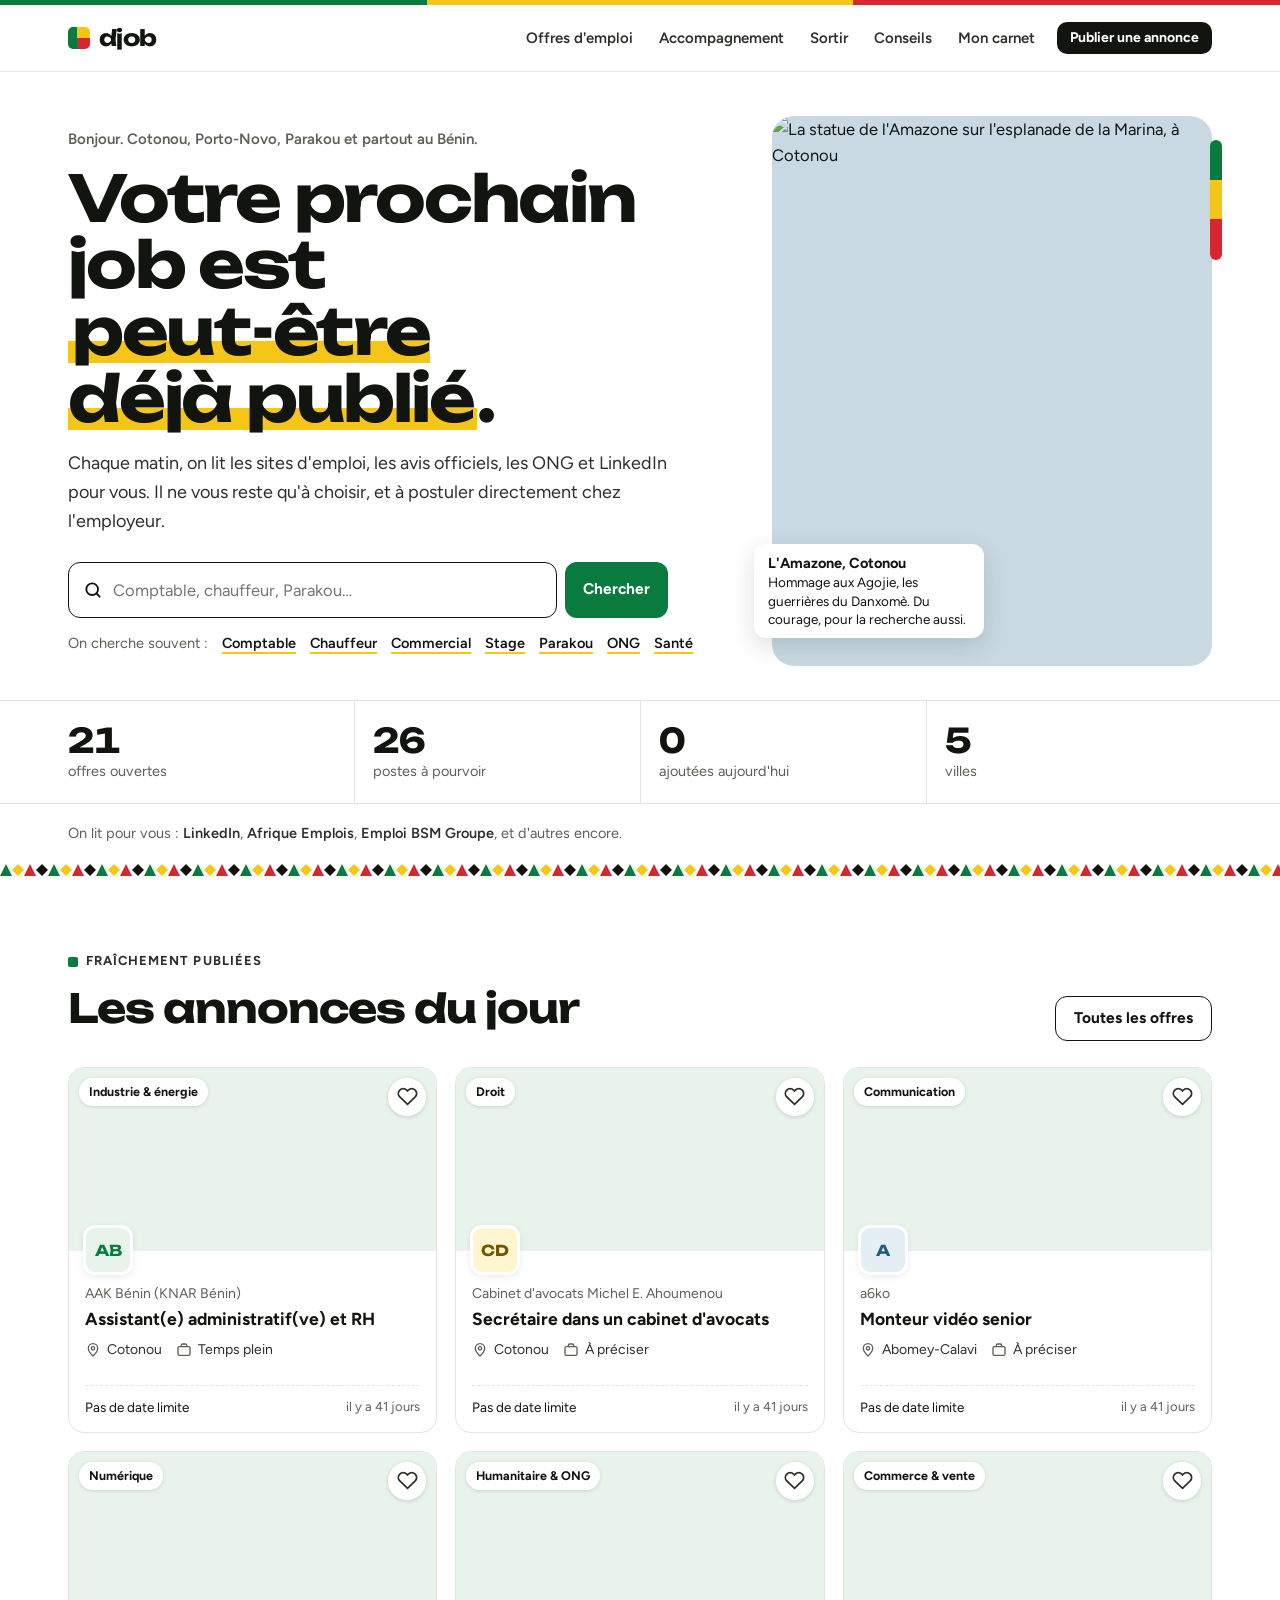
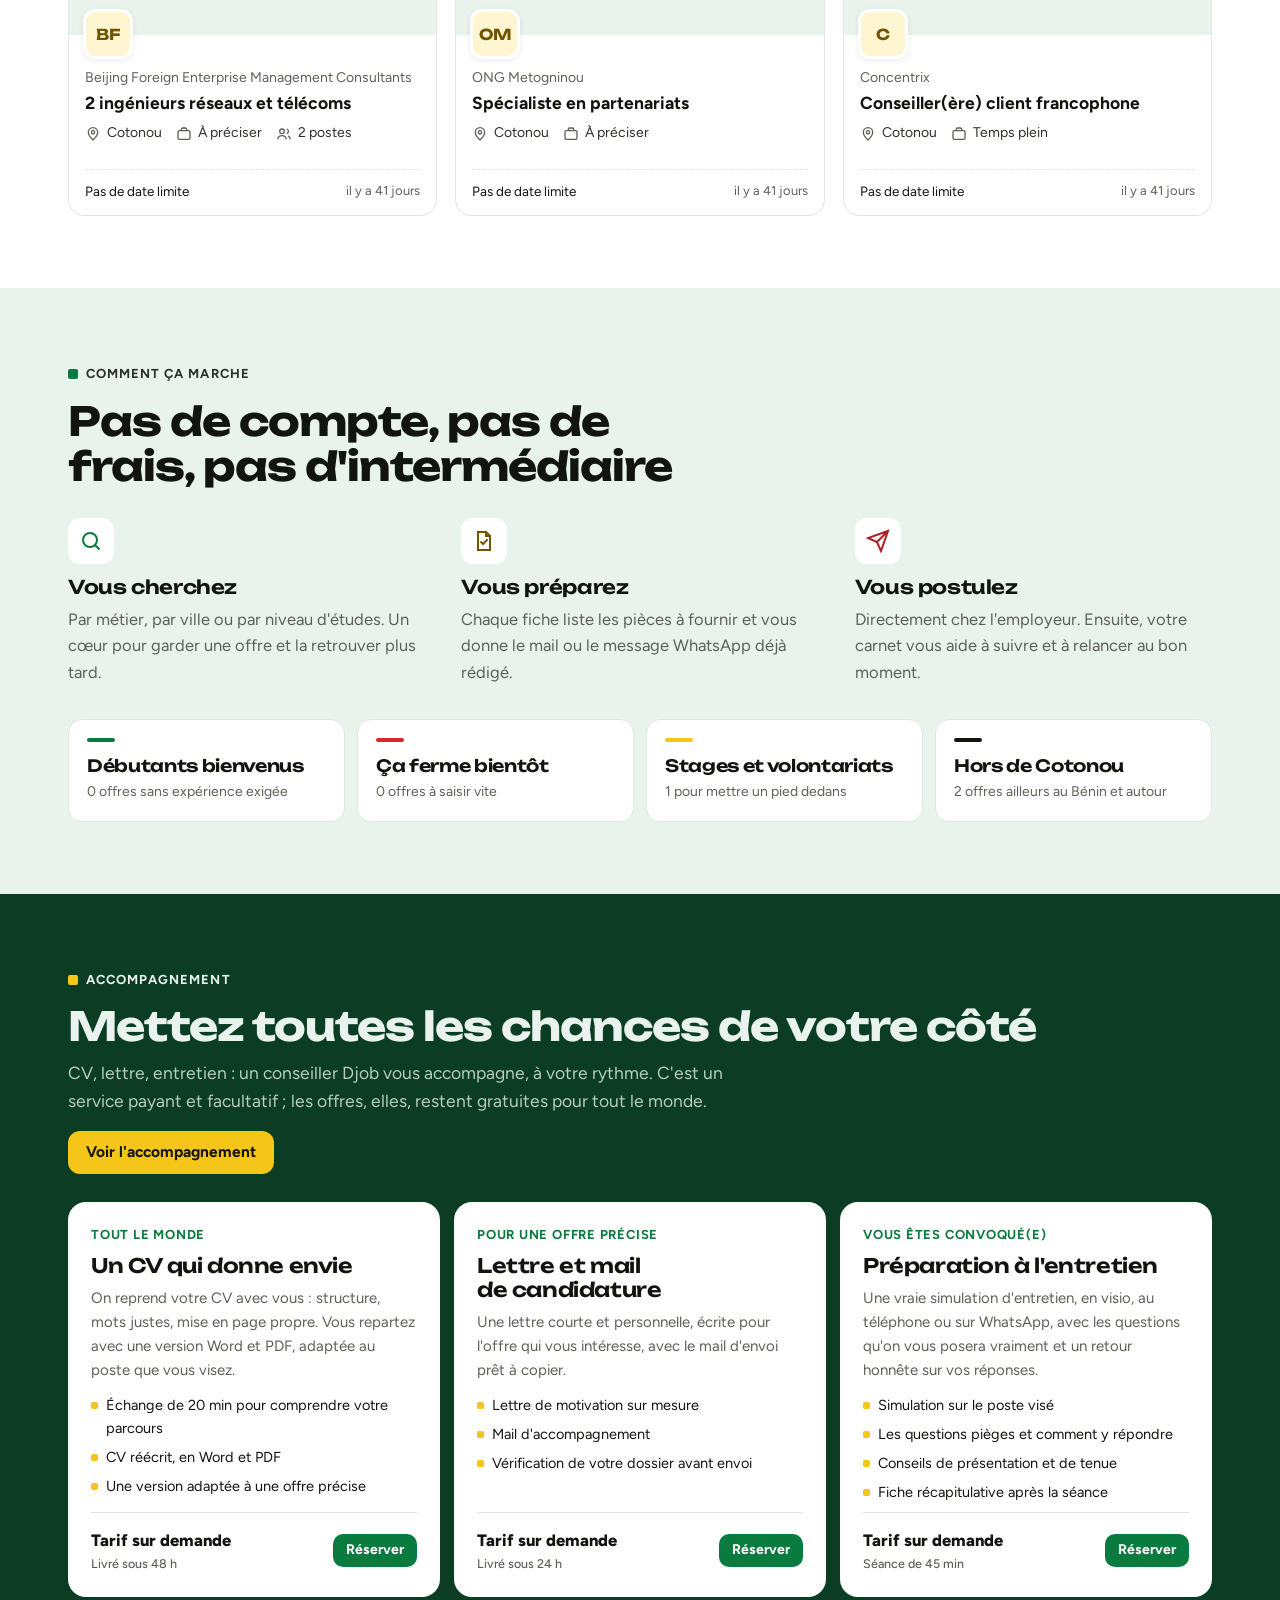
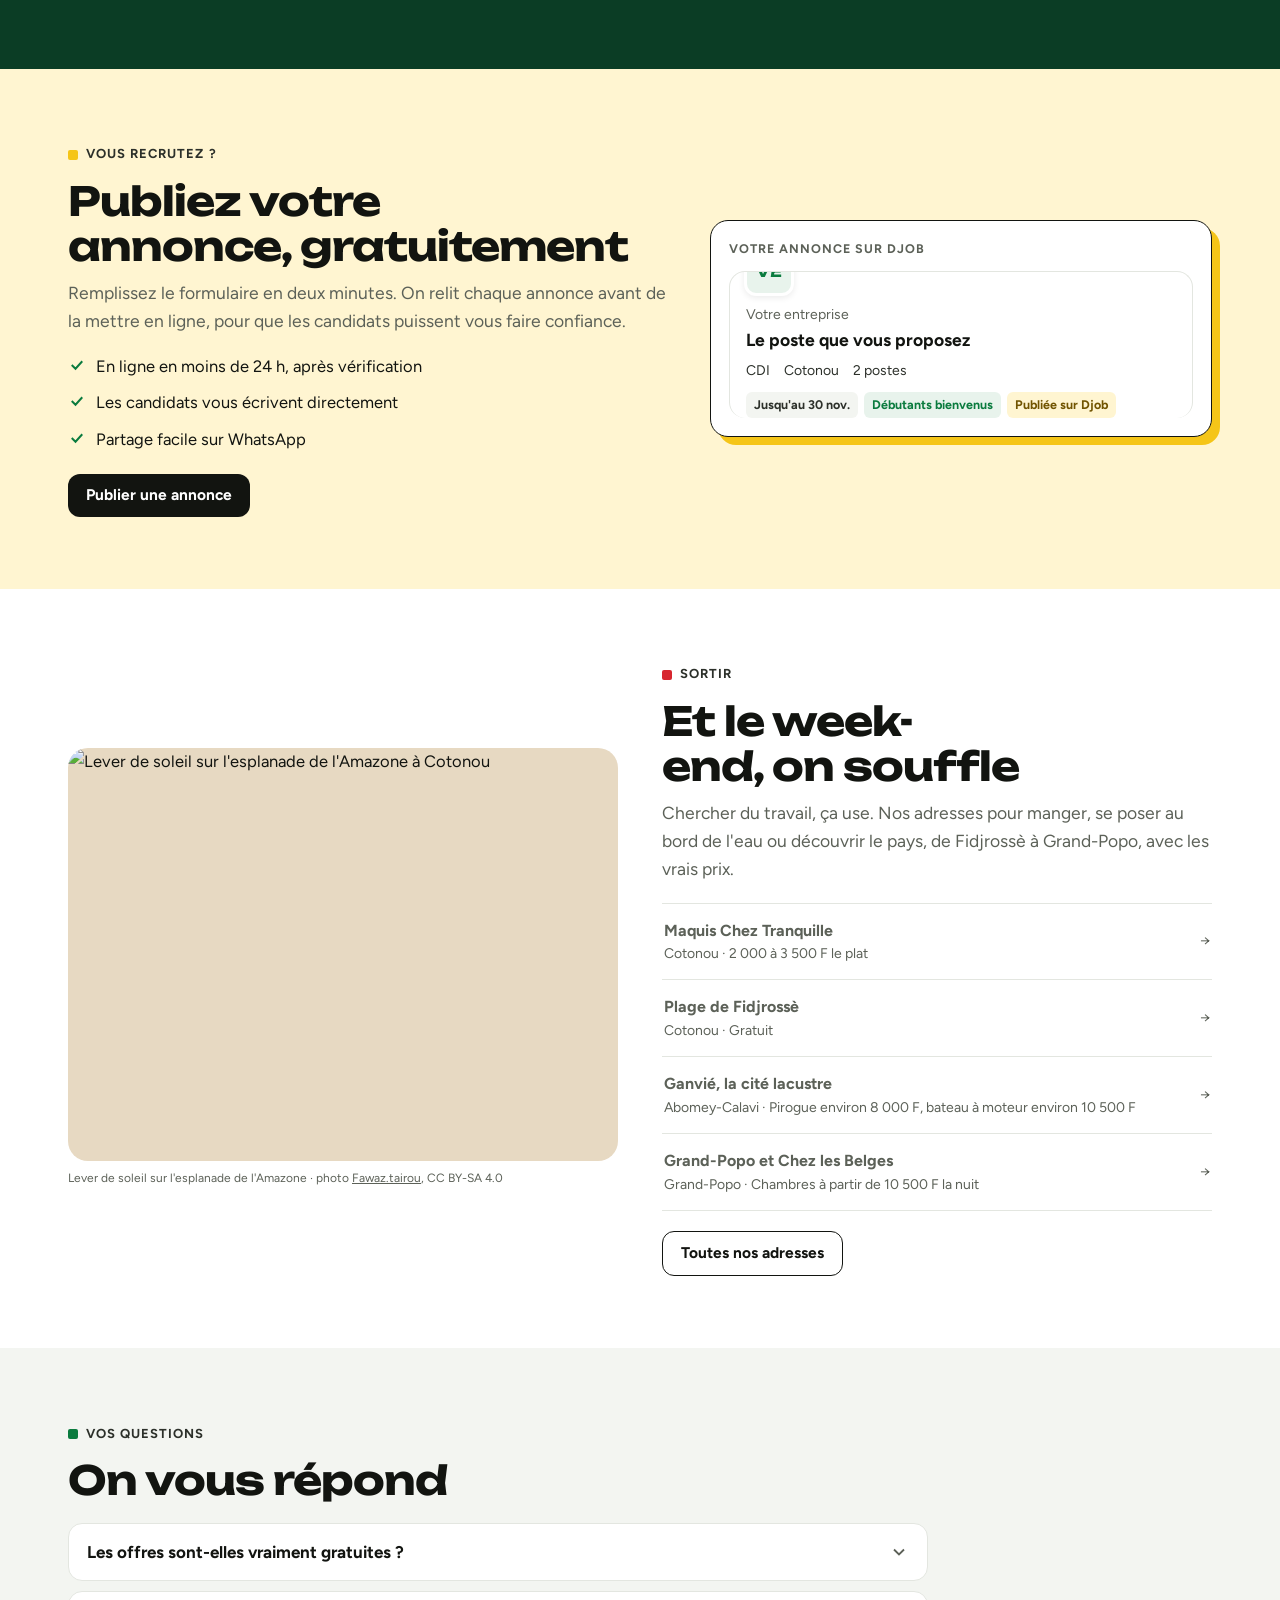
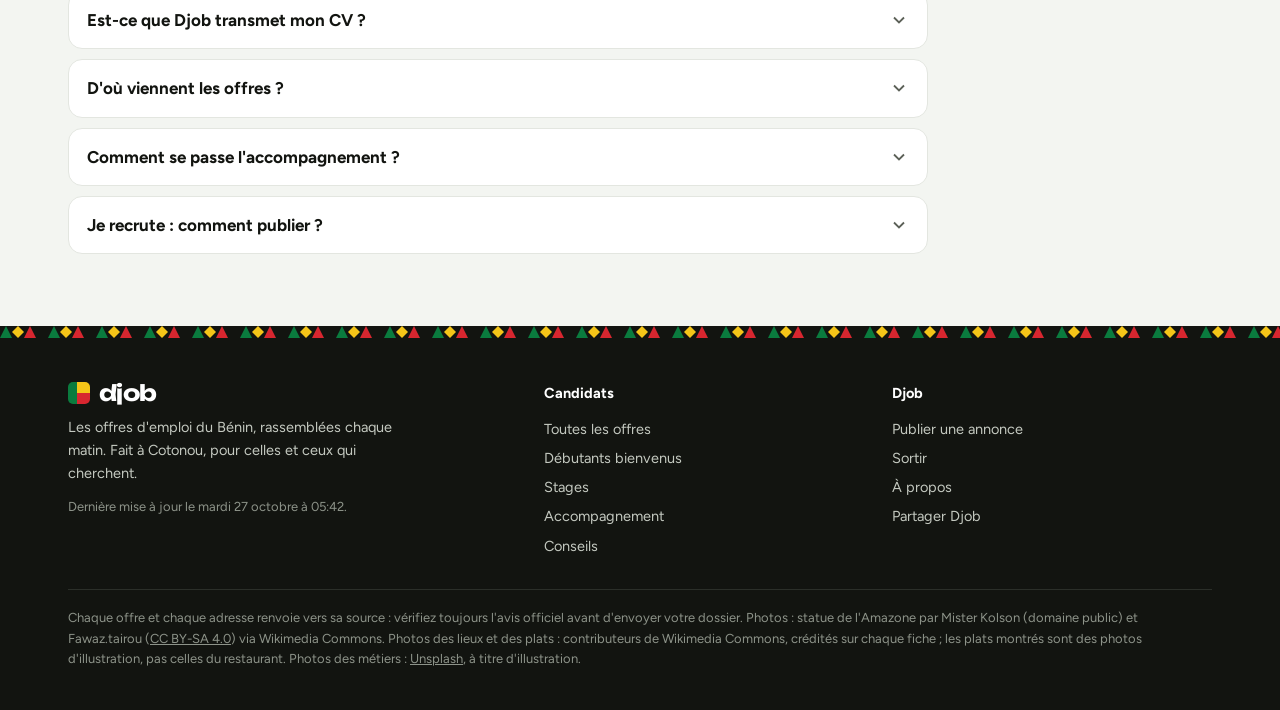
==== commit 4644ba15: "Photos sur les fiches Sortir, offres en cartes illustrées par métier Co-Authored-By: Claude Opus 5.5" ====
--- a/index.html
+++ b/index.html
@@ -128,18 +128,28 @@
 .dayhead{display:flex;align-items:center;gap:12px;margin:26px 0 8px;font-weight:700;font-size:14px;text-transform:uppercase;letter-spacing:.08em;color:var(--muted)}
 .dayhead::after{content:"";flex:1;height:1px;background:var(--line)}
 #list>.dayhead:first-child{margin-top:0}
-.rows{border-top:1px solid var(--line)}
-.row{display:grid;grid-template-columns:48px minmax(0,1fr) auto;gap:16px;align-items:start;padding:18px 4px;border-bottom:1px solid var(--line);cursor:pointer;transition:background .12s}
-.row:hover{background:var(--sunk)}
-.avatar{width:48px;height:48px;border-radius:10px;display:grid;place-items:center;font:700 15px var(--display)}
-.row .c{min-width:0}
+.rows{display:grid;grid-template-columns:repeat(3,minmax(0,1fr));gap:18px}
+@media (max-width:1040px){.rows{grid-template-columns:repeat(2,minmax(0,1fr))}}
+@media (max-width:620px){.rows{grid-template-columns:minmax(0,1fr);gap:14px}}
+.row{position:relative;display:flex;flex-direction:column;background:#fff;border:1.5px solid var(--line);border-radius:16px;overflow:hidden;cursor:pointer;transition:border-color .15s,transform .15s}
+.row:hover{border-color:var(--ink);transform:translateY(-2px)}
+.row:focus-visible{outline:3px solid var(--yellow);outline-offset:2px}
+.row .ph{position:relative;aspect-ratio:2/1;background:var(--green-t);overflow:hidden}
+.row .ph img{width:100%;height:100%;object-fit:cover;display:block;transition:transform .4s}
+.row:hover .ph img{transform:scale(1.04)}
+.row .sect{position:absolute;left:10px;top:10px;z-index:1;background:rgba(255,255,255,.94);color:var(--ink);font-size:12.5px;font-weight:700;border-radius:999px;padding:4px 10px;max-width:calc(100% - 70px);overflow:hidden;text-overflow:ellipsis;white-space:nowrap;box-shadow:0 1px 4px rgba(0,0,0,.12)}
+.avatar{width:50px;height:50px;border-radius:12px;display:grid;place-items:center;font:700 15px var(--display);flex:none}
+.row .avatar{position:relative;z-index:2;margin:-26px 0 0 14px;border:3px solid #fff;box-shadow:0 2px 6px rgba(0,0,0,.08)}
+.row .c{min-width:0;padding:8px 16px 0;flex:1;display:flex;flex-direction:column}
 .row .emp{font-size:14px;color:var(--muted);overflow:hidden;text-overflow:ellipsis;white-space:nowrap}
-.row h3{font-size:18px;line-height:1.3;margin:1px 0 0;font-weight:700}
-.row .meta{display:flex;flex-wrap:wrap;gap:3px 16px;font-size:14.5px;color:var(--ink-2);margin-top:6px}
+.row h3{font-size:17.5px;line-height:1.3;margin:2px 0 0;font-weight:700;display:-webkit-box;-webkit-line-clamp:2;-webkit-box-orient:vertical;overflow:hidden}
+.row .meta{display:flex;flex-wrap:wrap;gap:3px 14px;font-size:14px;color:var(--ink-2);margin-top:8px}
 .row .meta span{display:inline-flex;align-items:center;gap:6px}
 .row .meta svg{color:var(--muted)}
-.row .tags{display:flex;flex-wrap:wrap;gap:6px;margin-top:9px}
-.row .side{display:flex;flex-direction:column;align-items:flex-end;gap:12px}
+.row .tags{display:flex;flex-wrap:wrap;gap:6px;margin-top:10px}
+.row .foot{display:flex;justify-content:space-between;align-items:center;gap:10px;margin:14px 16px 0;padding:11px 0 13px;border-top:1px dashed var(--line);font-size:13.5px}
+.row .foot b{color:var(--green);font-weight:700}
+.row .side{position:absolute;top:10px;right:10px;z-index:2}
 .ago{font-size:13px;color:var(--muted);white-space:nowrap}
 .tag{display:inline-flex;align-items:center;gap:5px;font-size:12.5px;font-weight:700;border-radius:6px;padding:3px 8px;white-space:nowrap;background:var(--sunk);color:var(--ink-2)}
 .tag.green{background:var(--green-t);color:var(--green)}
@@ -147,11 +157,10 @@
 .tag.red{background:var(--red-t);color:var(--red-ink)}
 .tag.ink{background:var(--ink);color:#fff}
 .tag.week{background:var(--yellow);color:var(--ink)}
-.keep{border:0;background:transparent;cursor:pointer;color:var(--muted);width:38px;height:38px;border-radius:10px;display:grid;place-items:center;margin:-6px -6px 0 0}
-.keep:hover{background:#fff}
+.keep{border:0;background:rgba(255,255,255,.94);cursor:pointer;color:var(--ink-2);width:38px;height:38px;border-radius:50%;display:grid;place-items:center;box-shadow:0 1px 4px rgba(0,0,0,.15)}
+.keep:hover{background:#fff;color:var(--red)}
 .keep[aria-pressed="true"]{color:var(--red)}
 .keep[aria-pressed="true"] svg{fill:var(--red)}
-@media (max-width:520px){.row{grid-template-columns:40px minmax(0,1fr) auto;gap:12px;padding:15px 0}.avatar{width:40px;height:40px;font-size:13px}.row h3{font-size:16.5px}.row .side .ago{display:none}}
 
 .how3{display:grid;grid-template-columns:repeat(3,minmax(0,1fr));gap:36px;margin-top:30px}
 .how3 .ic{width:46px;height:46px;border-radius:12px;display:grid;place-items:center;margin-bottom:12px;background:#fff}
@@ -219,17 +228,30 @@
 .places{display:grid;grid-template-columns:repeat(3,minmax(0,1fr));gap:14px}
 @media (max-width:1000px){.places{grid-template-columns:repeat(2,minmax(0,1fr))}}
 @media (max-width:640px){.places{grid-template-columns:1fr}}
-.place{background:#fff;border:1.5px solid var(--line);border-radius:var(--r);cursor:pointer;display:flex;flex-direction:column;gap:6px;text-align:left;padding:18px;transition:border-color .15s}
-.place:hover{border-color:var(--green)}
-.place .top-l{display:flex;justify-content:space-between;align-items:center;gap:10px;margin-bottom:4px}
-.place .cat{display:inline-flex;align-items:center;gap:7px;font-size:13px;font-weight:700}
-.place .cat i{width:30px;height:30px;border-radius:8px;display:grid;place-items:center}
-.place .budget{font-weight:800;font-size:14px;letter-spacing:.05em}
+.place{position:relative;background:#fff;border:1.5px solid var(--line);border-radius:16px;overflow:hidden;cursor:pointer;display:flex;flex-direction:column;text-align:left;padding:0;transition:border-color .15s,transform .15s;font:inherit;color:inherit}
+.place:hover{border-color:var(--ink);transform:translateY(-2px)}
+.place .ph{position:relative;aspect-ratio:4/3;overflow:hidden;background:var(--sunk)}
+.place .ph img{width:100%;height:100%;object-fit:cover;display:block;transition:transform .5s}
+.place:hover .ph img{transform:scale(1.05)}
+.place .ph.none{display:grid;place-items:center}
+@media (max-width:640px){.place .ph{aspect-ratio:16/10}}
+.place .ph.none svg{width:56px;height:56px;opacity:.9}
+.place .cat{position:absolute;top:12px;left:12px;z-index:1;background:#fff;border-radius:999px;padding:5px 11px 5px 6px;display:inline-flex;align-items:center;gap:6px;font-size:13px;font-weight:700;box-shadow:0 1px 4px rgba(0,0,0,.12)}
+.place .cat i{width:22px;height:22px;border-radius:50%;display:grid;place-items:center}
+.place .cat i svg{width:13px;height:13px}
+.place .illu{position:absolute;right:8px;bottom:7px;z-index:1;font-size:11px;color:#fff;background:rgba(0,0,0,.45);border-radius:4px;padding:1px 6px}
+.place .body{padding:14px 16px 16px;display:flex;flex-direction:column;gap:5px;flex:1}
+.place .top-l{display:flex;justify-content:space-between;align-items:baseline;gap:10px}
+.place .budget{font-weight:800;font-size:14px;letter-spacing:.05em;flex:none}
 .place .budget em{font-style:normal;opacity:.22}
 .place h3{margin:0;font-size:18.5px;line-height:1.25}
 .place .w{font-size:14px;color:var(--muted)}
-.place p{margin:2px 0 0;font-size:14.5px;color:var(--ink-2)}
-.place .try{display:flex;flex-wrap:wrap;gap:6px;margin-top:auto;padding-top:10px}
+.place p{margin:2px 0 0;font-size:14.5px;color:var(--ink-2);display:-webkit-box;-webkit-line-clamp:3;-webkit-box-orient:vertical;overflow:hidden}
+.place .try{font-size:13.5px;color:var(--muted);margin-top:auto;padding-top:8px}
+.place .try b{color:var(--ink);font-weight:700}
+.sheet-ph{margin:-4px 0 16px;border-radius:14px;overflow:hidden;aspect-ratio:16/9;background:var(--sunk)}
+.sheet-ph img{width:100%;height:100%;object-fit:cover;display:block}
+.sheet-ph+.credit{margin:-10px 0 14px}
 
 .searchblock{background:var(--green-d);border-radius:18px;padding:14px;display:flex;flex-direction:column;gap:12px}
 .sb-row{display:grid;grid-template-columns:minmax(0,1.6fr) minmax(0,1fr) minmax(0,1fr);background:#fff;border-radius:11px;overflow:hidden}
@@ -658,7 +680,7 @@
     <div><a class="logo" href="./" data-view="accueil"><span class="mark" aria-hidden="true"><i></i><i></i><i></i></span>djob</a><p>Les offres d'emploi du Bénin, rassemblées chaque matin. Fait à Cotonou, pour celles et ceux qui cherchent.</p><p id="maj" style="font-size:13px;color:#8D9389"></p></div>
     <div><h4>Candidats</h4><button type="button" data-view="offres">Toutes les offres</button><button type="button" data-goto="debut">Débutants bienvenus</button><button type="button" data-goto="stage">Stages</button><button type="button" data-view="accompagnement">Accompagnement</button><button type="button" data-view="conseils">Conseils</button></div>
     <div><h4>Djob</h4><button type="button" data-view="publier">Publier une annonce</button><button type="button" data-view="sortir">Sortir</button><button type="button" data-view="apropos">À propos</button><button type="button" data-share-site>Partager Djob</button></div>
-    <div class="legal">Chaque offre et chaque adresse renvoie vers sa source : vérifiez toujours l'avis officiel avant d'envoyer votre dossier. Photos : statue de l'Amazone par Mister Kolson (domaine public) et Fawaz.tairou (<a href="https://creativecommons.org/licenses/by-sa/4.0/" target="_blank" rel="noopener">CC BY-SA 4.0</a>) via Wikimedia Commons ; Unsplash.</div>
+    <div class="legal">Chaque offre et chaque adresse renvoie vers sa source : vérifiez toujours l'avis officiel avant d'envoyer votre dossier. Photos : statue de l'Amazone par Mister Kolson (domaine public) et Fawaz.tairou (<a href="https://creativecommons.org/licenses/by-sa/4.0/" target="_blank" rel="noopener">CC BY-SA 4.0</a>) via Wikimedia Commons. Photos des lieux et des plats : contributeurs de Wikimedia Commons, crédités sur chaque fiche ; les plats montrés sont des photos d'illustration, pas celles du restaurant. Photos des métiers : <a href="https://unsplash.com" target="_blank" rel="noopener">Unsplash</a>, à titre d'illustration.</div>
   </div>
 </footer>
 
@@ -781,15 +803,37 @@
   $("#f-sect").innerHTML=chipsHTML(Object.keys(s).sort((a,b)=>s[b]-s[a]).map(k=>[k,k,s[k]]),k=>F.sect.has(k),"sect");
   $("#f-zone").innerHTML=chipsHTML(Object.entries(ZONES).map(([k,l])=>[k,l,cnt(o=>o.zone===k)]).filter(x=>x[2]),k=>F.zone===k,"zz");
 }
+const U=id=>`https://images.unsplash.com/${id}?w=640&q=70&auto=format&fit=crop`;
+const SECT_IMG={"Commerce & vente":["photo-1773858440885-361caff45fa3","photo-1641422162969-3a3d177124d5","photo-1734255026082-82fdc81991f0"],
+  "Finance & comptabilité":["photo-1626266061368-46a8f578ddd6","photo-1669034750695-dfe5cad91d6d"],
+  "Organisations internationales":["photo-1573497019418-b400bb3ab074","photo-1573166953836-06864dc70a21"],
+  "Humanitaire & ONG":["photo-1652971876875-05db98fab376","photo-1553775927-a071d5a6a39a"],
+  "Hôtellerie & restauration":["photo-1496811425508-6d7ebb7ff32c"],
+  "BTP & métiers":["photo-1740825961434-e9287638592b","photo-1668609268461-4f6a15269ff1"],
+  "Éducation":["photo-1632215861513-130b66fe97f4","photo-1473649085228-583485e6e4d7"],
+  "Numérique":["photo-1531498860502-7c67cf02f657","photo-1528901166007-3784c7dd3653"],
+  "Santé":["photo-1631558554184-319c88f4f8a4"],
+  "Services à la personne":["photo-1765648580808-76d75e4f3833"],
+  "Droit":["photo-1563132337-f159f484226c"],
+  "Administration publique":["photo-1573166953836-06864dc70a21"],
+  "Communication":["photo-1528901166007-3784c7dd3653","photo-1739300293504-234817eead52"],
+  "Transport & logistique":["photo-1630509866865-feb29d1b8cbb","photo-1738507869660-b44ea20ab037"],
+  "Industrie & énergie":["photo-1512516337334-676e22cc19b6"],
+  "Agriculture":["photo-1741874299706-2b8e16839aaa","photo-1761634373241-5abcfcaa0c39"]};
+const hashN=s=>{let h=0;for(const c of String(s))h=(h*31+c.charCodeAt(0))>>>0;return h};
+const sectImg=o=>{const l=SECT_IMG[o.secteur]||["photo-1669034750695-dfe5cad91d6d","photo-1573497019418-b400bb3ab074"];return U(l[hashN(o.id)%l.length])};
+const imgTag=(src,alt="")=>`<img src="${esc(src)}" alt="${esc(alt)}" loading="lazy" decoding="async" onerror="this.remove()">`;
 function row(o){
   const n=daysLeft(o),k=saved.includes(o.id),a=apps[o.id],wk=weekIds.includes(o.id);
-  const dl=n===null?"":n<=3?`<span class="tag red">${left(n)}</span>`:`<span class="tag">${ic.cal} Jusqu'au ${shortDate(o.dateLimite)}</span>`;
+  const dl=n===null?"Pas de date limite":n<=3?`<b style="color:var(--red-ink)">${left(n)}</b>`:`Jusqu'au <b>${shortDate(o.dateLimite)}</b>`;
   return `<article class="row" data-id="${esc(o.id)}" tabindex="0" role="button" aria-label="${esc(o.titre)}, ${esc(o.employeur)}">
+    <div class="ph">${imgTag(sectImg(o))}<span class="sect">${esc(o.secteur||"Offre d'emploi")}</span></div>
+    <div class="side"><button class="keep" type="button" data-keep="${esc(o.id)}" aria-pressed="${k}" aria-label="${k?"Retirer de mon carnet":"Garder cette offre"}">${ic.keep}</button></div>
     ${avatar(o)}
     <div class="c"><div class="emp">${esc(o.employeur)}</div><h3>${esc(o.titre)}</h3>
-      <div class="meta"><span>${ic.bag}${esc(o.contrat)}</span><span>${ic.pin}${esc(o.ville)}</span>${o.nbPostes>1?`<span>${ic.ppl}${o.nbPostes} postes</span>`:""}</div>
-      <div class="tags">${wk?`<span class="tag week">Offre de la semaine</span>`:""}${a?`<span class="tag ink">Postulé</span>`:""}${dl}${o.debutant?`<span class="tag green">Débutants bienvenus</span>`:""}${o.publieSurDjob?`<span class="tag yellow">Publiée sur Djob</span>`:""}</div></div>
-    <div class="side"><button class="keep" type="button" data-keep="${esc(o.id)}" aria-pressed="${k}" aria-label="${k?"Retirer de mon carnet":"Garder cette offre"}">${ic.keep}</button><span class="ago">${ago(o)}</span></div>
+      <div class="meta"><span>${ic.pin}${esc(o.ville)}</span><span>${ic.bag}${esc(o.contrat)}</span>${o.nbPostes>1?`<span>${ic.ppl}${o.nbPostes} postes</span>`:""}</div>
+      <div class="tags">${wk?`<span class="tag week">Offre de la semaine</span>`:""}${a?`<span class="tag ink">Postulé</span>`:""}${o.debutant?`<span class="tag green">Débutants bienvenus</span>`:""}${o.publieSurDjob?`<span class="tag yellow">Publiée sur Djob</span>`:""}</div></div>
+    <div class="foot"><span>${dl}</span><span class="ago">${ago(o)}</span></div>
   </article>`;
 }
 const TIPS=[["Le bon nom de fichier","Nommez votre CV « NOM-Prénom-Poste.pdf ». Le recruteur le retrouve en deux secondes."],["Un seul PDF","Quand l'avis demande plusieurs pièces, regroupez-les dans un seul PDF, dans l'ordre de la liste."],["L'objet du mail compte","Recopiez exactement l'objet demandé, référence comprise. Beaucoup de dossiers sont triés sur ce seul détail."],["N'attendez pas le dernier jour","Les boîtes mail saturent la veille de la clôture. Envoyez deux ou trois jours avant."],["Relancez, poliment","Sans nouvelles après une semaine, un court message de relance montre votre motivation."],["Gardez vos pièces prêtes","CIP, IFU, casier judiciaire, acte de naissance : scannez-les une fois pour toutes."]];
@@ -807,7 +851,7 @@
   const vis=rows.slice(0,shown),group=F.tri==="recent";
   const parts=[];let cur=null,buf=[];const flush=()=>{if(buf.length)parts.push(`<div class="rows">${buf.join("")}</div>`);buf=[]};
   vis.forEach((o,i)=>{if(group){const k=dayKey(o);if(k!==cur){flush();parts.push(`<div class="dayhead">${k}</div>`);cur=k}}
-    buf.push(row(o));if(i===3){flush();parts.push(tipBox())}if(i===11){flush();parts.push(scam)}});
+    buf.push(row(o));if(i===5){flush();parts.push(tipBox())}if(i===11){flush();parts.push(scam)}});
   flush();if(vis.length<12)parts.push(scam);
   if(rows.length>shown)parts.push(`<button class="btn line more-btn" type="button" data-more>Voir ${Math.min(25,rows.length-shown)} offres de plus</button>`);
   $("#list").innerHTML=parts.join("");
@@ -830,7 +874,7 @@
 function adPreview(){
   if(!$("#adForm"))return;const d=formData("#adForm");
   const fake={id:"preview",titre:d.titre||"Intitulé du poste",employeur:d.employeur||"Votre entreprise",ville:d.ville||"Ville",contrat:d.contrat,nbPostes:+d.nb||1,dateLimite:d.dateLimite||null,debutant:d.experience==="Débutant accepté",publieSurDjob:true};
-  $("#adPreview").innerHTML=`<div style="pointer-events:none">${row(fake).replace('class="row"','class="row" style="border-bottom:0;padding:0"')}</div>`;
+  $("#adPreview").innerHTML=`<div style="pointer-events:none;max-width:360px">${row(fake)}</div>`;
   $("#a-val-lbl").textContent={email:"Adresse e-mail",tel:"Numéro de téléphone",depot:"Adresse du dépôt",lien:"Lien (https://…)"}[$("#a-mode").value];
 }
 function validate(form){let ok=true;form.querySelectorAll("[required]").forEach(e=>{const bad=e.type==="checkbox"?!e.checked:!e.value.trim();e.style.borderColor=bad?"var(--red)":"";if(e.type==="checkbox")e.parentElement.style.color=bad?"var(--red-ink)":"";if(bad&&ok){ok=false;e.focus()}});return ok}
@@ -851,10 +895,12 @@
 }
 
 const euro=b=>b===0?`<span class="budget" style="color:var(--green)">Gratuit</span>`:`<span class="budget">${"F".repeat(b)}<em>${"F".repeat(3-b)}</em></span>`;
-function placeCard(l){const [icn,b,f]=CATS[l.categorie]||CATS.Culture;
-  return `<button class="place" type="button" data-place="${esc(l.id)}"><div class="top-l"><span class="cat" style="color:${f}"><i style="background:${b}">${icn}</i>${esc(l.categorie)}</span>${euro(l.budget)}</div>
-    <h3>${esc(l.nom)}</h3><div class="w">${esc(l.quartier)}${l.zone==="escapade"?"":" · "+esc(l.ville)}</div><p>${esc(l.resume)}</p>
-    <div class="try">${(l.aEssayer||[]).slice(0,3).map(x=>`<span class="tag">${esc(x)}</span>`).join("")}</div></button>`}
+function placeCard(l){const [icn,b,f]=CATS[l.categorie]||CATS.Culture;const im=l.img;
+  const ph=im?.url?`<div class="ph">${imgTag(im.url,im.legende||l.nom)}${im.illustration?`<span class="illu">Photo d'illustration</span>`:""}</div>`:`<div class="ph none" style="background-color:${b};color:${f}">${icn}</div>`;
+  return `<button class="place" type="button" data-place="${esc(l.id)}">${ph}<span class="cat" style="color:${f}"><i style="background:${b}">${icn}</i>${esc(l.categorie)}</span>
+    <div class="body"><div class="top-l"><h3>${esc(l.nom)}</h3>${euro(l.budget)}</div><div class="w">${esc(l.quartier)}${l.zone==="escapade"?"":" · "+esc(l.ville)}</div><p>${esc(l.resume)}</p>
+    ${l.aEssayer?.length?`<div class="try">${l.categorie==="Manger"?"À goûter":"À faire"} : <b>${esc(l.aEssayer.slice(0,2).join(", "))}</b></div>`:""}</div></button>`}
+const credit=im=>im?.url?`<p class="credit">${im.illustration?"Photo d'illustration"+(im.legende?` (${esc(im.legende)})`:"")+" · ":""}${esc(im.auteur)}, <a href="${esc(im.lien)}" target="_blank" rel="noopener">Wikimedia Commons</a>, ${esc(im.licence)}</p>`:"";
 function renderSortir(){
   const t=today();const ev=events.filter(e=>D(e.fin||e.debut)>=t).sort((a,b)=>a.debut.localeCompare(b.debut));
   $("#events").innerHTML=ev.length?ev.map(e=>{const d=D(e.debut),on=d<=t;return `<button class="event" type="button" data-event="${esc(e.id)}"><div class="date"><b>${on?"En":d.getDate()}</b><span>${on?"cours":MOIS[d.getMonth()]}</span></div><div><h3>${esc(e.titre)}</h3><p>${esc(e.lieu)}${e.fin&&e.fin!==e.debut?` · jusqu'au ${shortDate(e.fin)}`:""}</p><span class="tag" style="margin-top:8px">${esc(e.type)}</span></div></button>`}).join(""):`<div class="empty" style="flex:1"><h3>Le calendrier se remplit</h3><p>Les prochains événements arrivent avec la mise à jour de la semaine.</p></div>`;
@@ -869,6 +915,7 @@
   const l=lieux.find(x=>x.id===id);if(!l)return;const [,b,f]=CATS[l.categorie]||CATS.Culture;
   const link=SITE+"#s-"+l.id,share=`${l.nom} (${l.ville}) : ${l.resume}\nSur Djob : ${link}`;
   $("#sheet").innerHTML=`<div class="s-top"><div><span class="tag" style="background:${b};color:${f}">${esc(l.categorie)}</span><h2 id="dTitle" style="margin-top:8px">${esc(l.nom)}</h2><div class="emp">${esc(l.quartier)}${l.zone==="escapade"?"":" · "+esc(l.ville)}</div></div><button class="close" type="button" data-close aria-label="Fermer">${ic.x}</button></div>
+    ${l.img?.url?`<div class="sheet-ph">${imgTag(l.img.url,l.img.legende||l.nom)}</div>${credit(l.img)}`:""}
     <div class="facts"><div class="fact"><span>Budget</span><b>${esc(l.prix)}</b></div><div class="fact"><span>${l.infos?"Bon à savoir":"Ville"}</span><b>${esc(l.infos||l.ville)}</b></div></div>
     <div class="s-sec"><p>${esc(l.resume)}</p></div>
     ${l.aEssayer?.length?`<div class="s-sec"><h4>${l.categorie==="Manger"?"À goûter":"À faire"}</h4><ul class="dots">${l.aEssayer.map(x=>`<li>${esc(x)}</li>`).join("")}</ul></div>`:""}
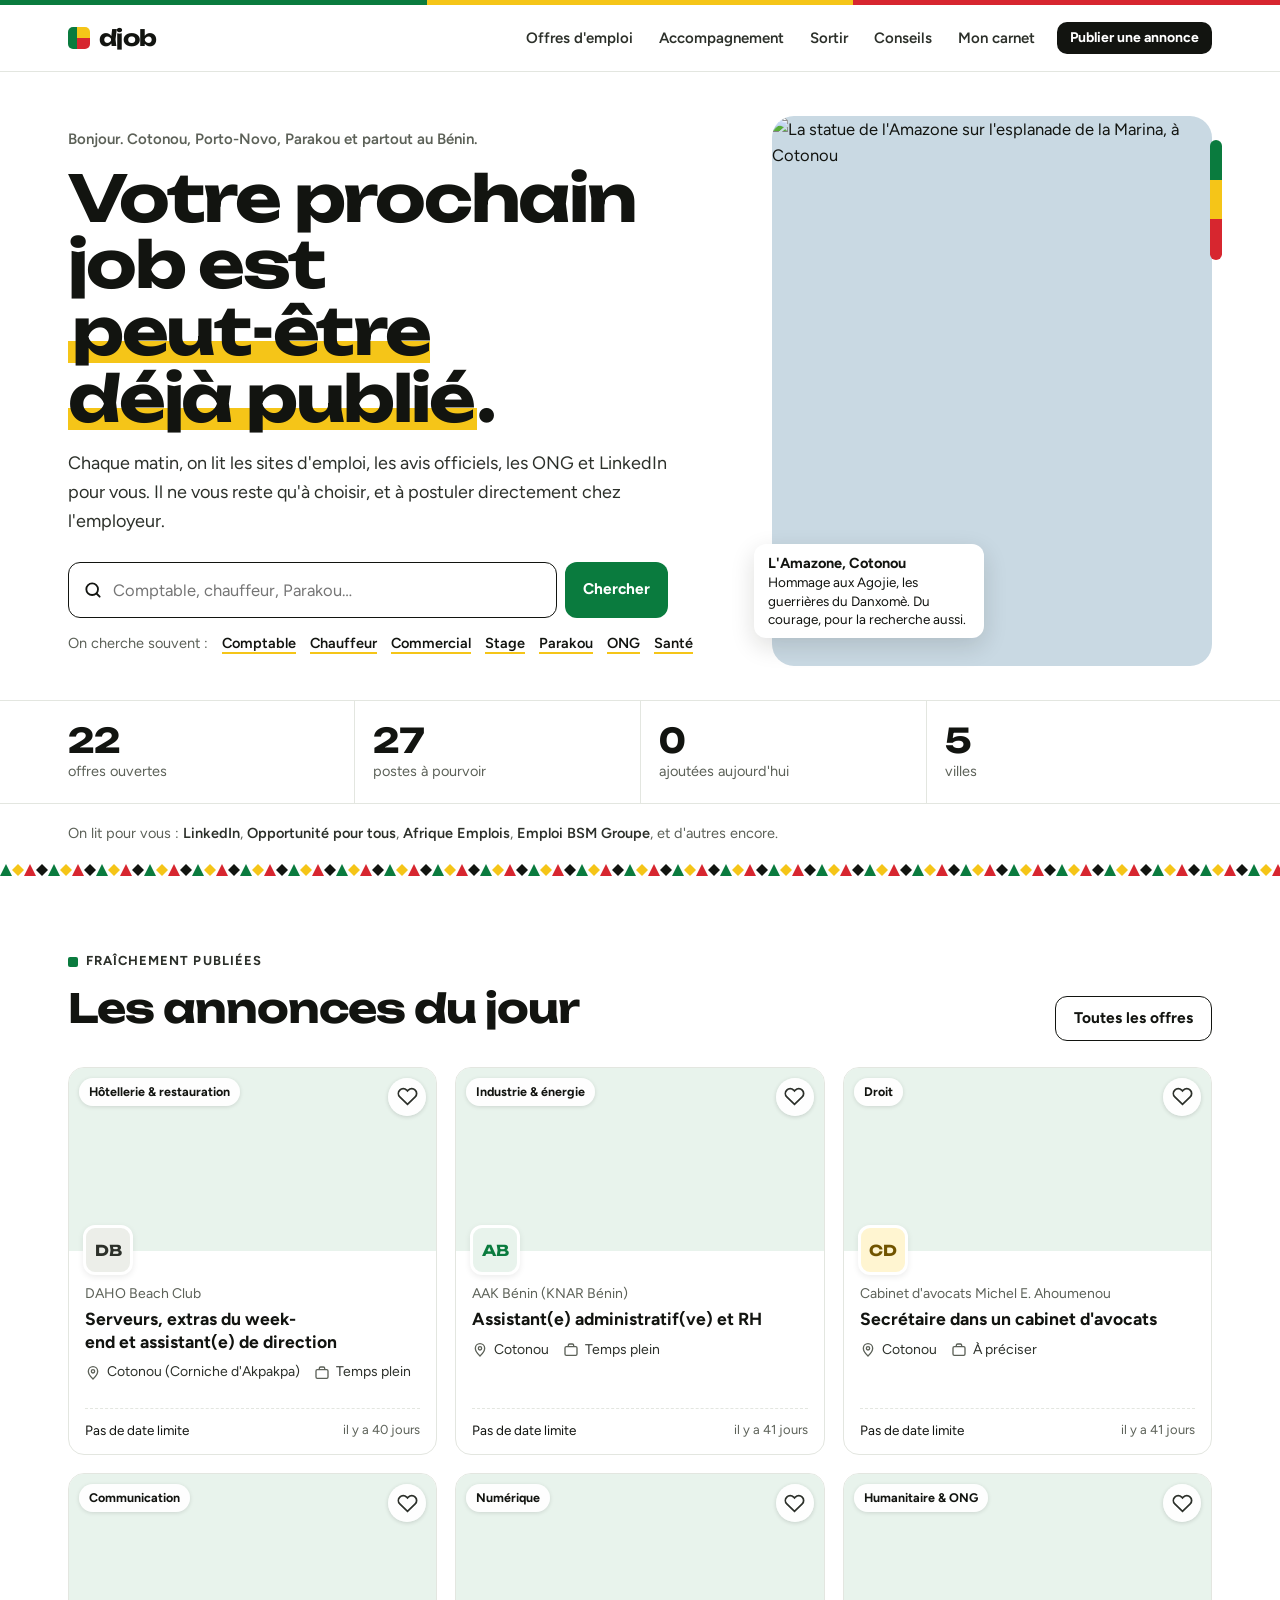
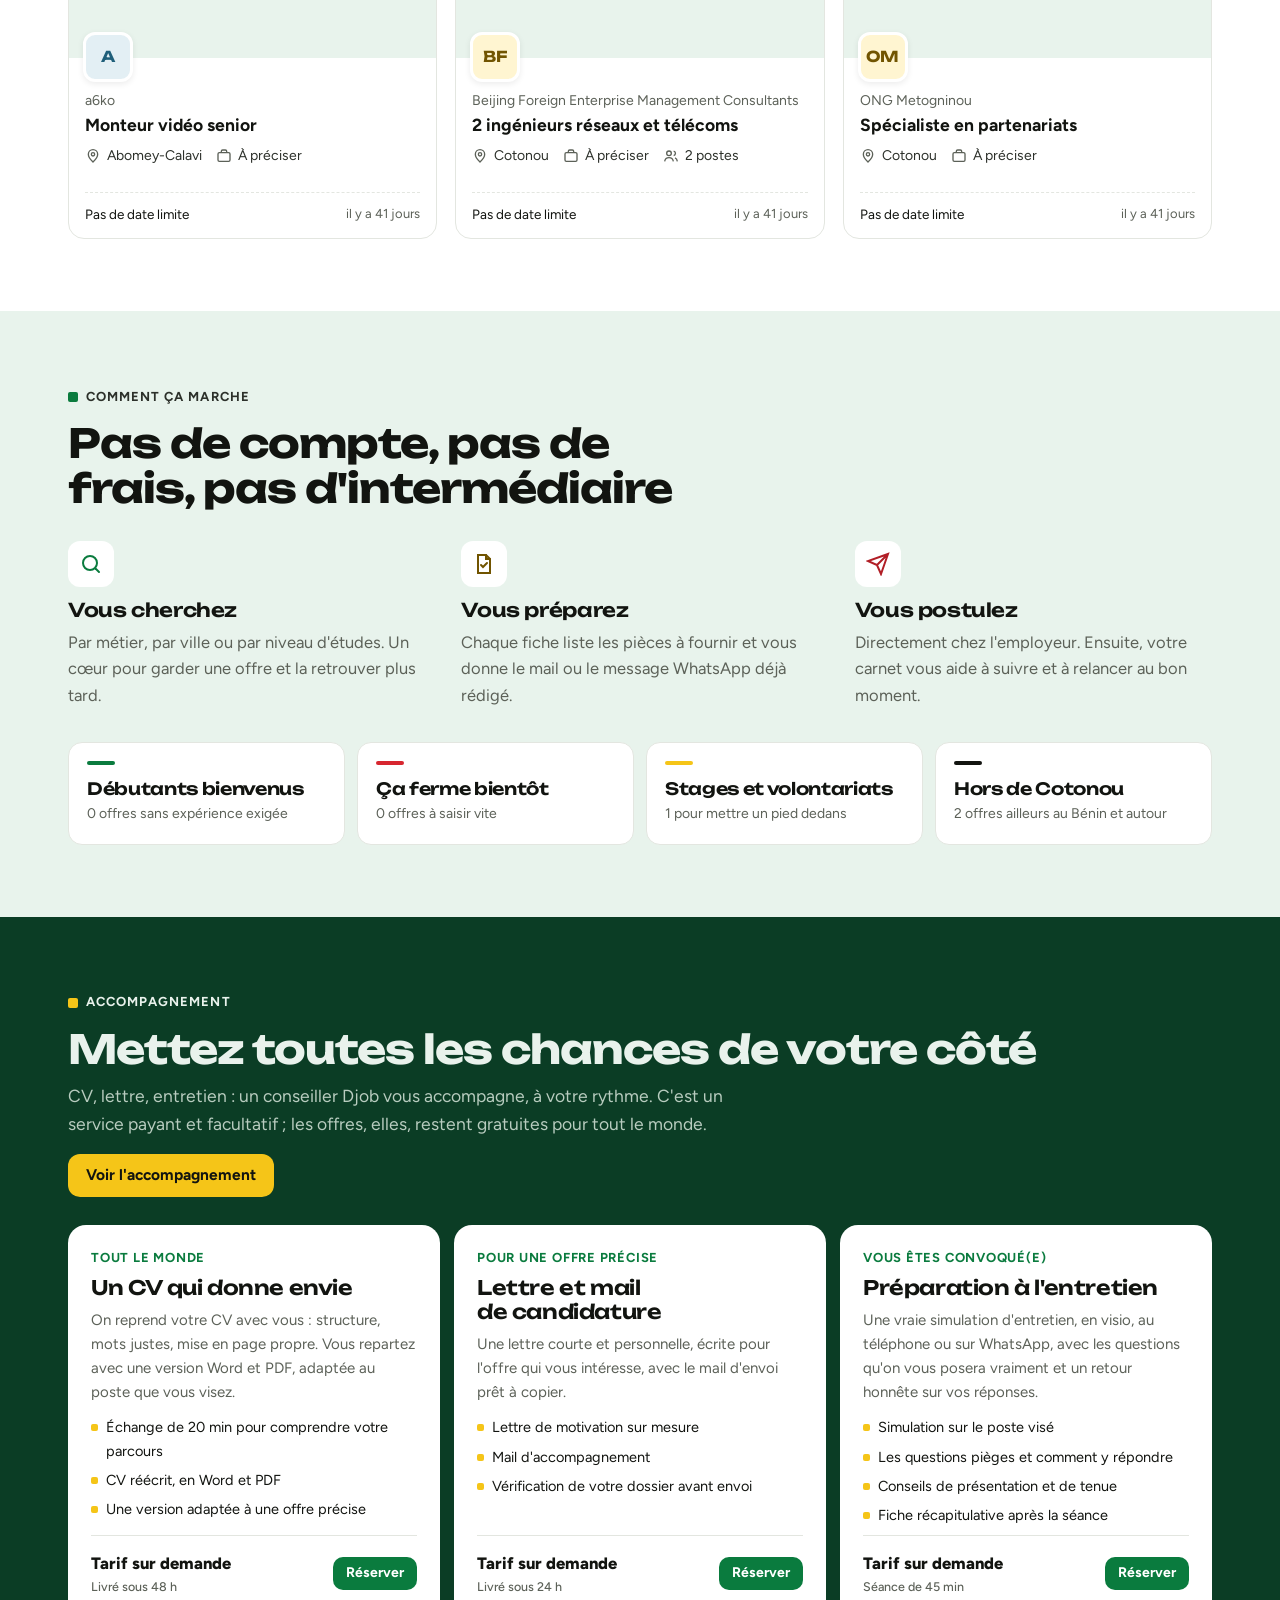
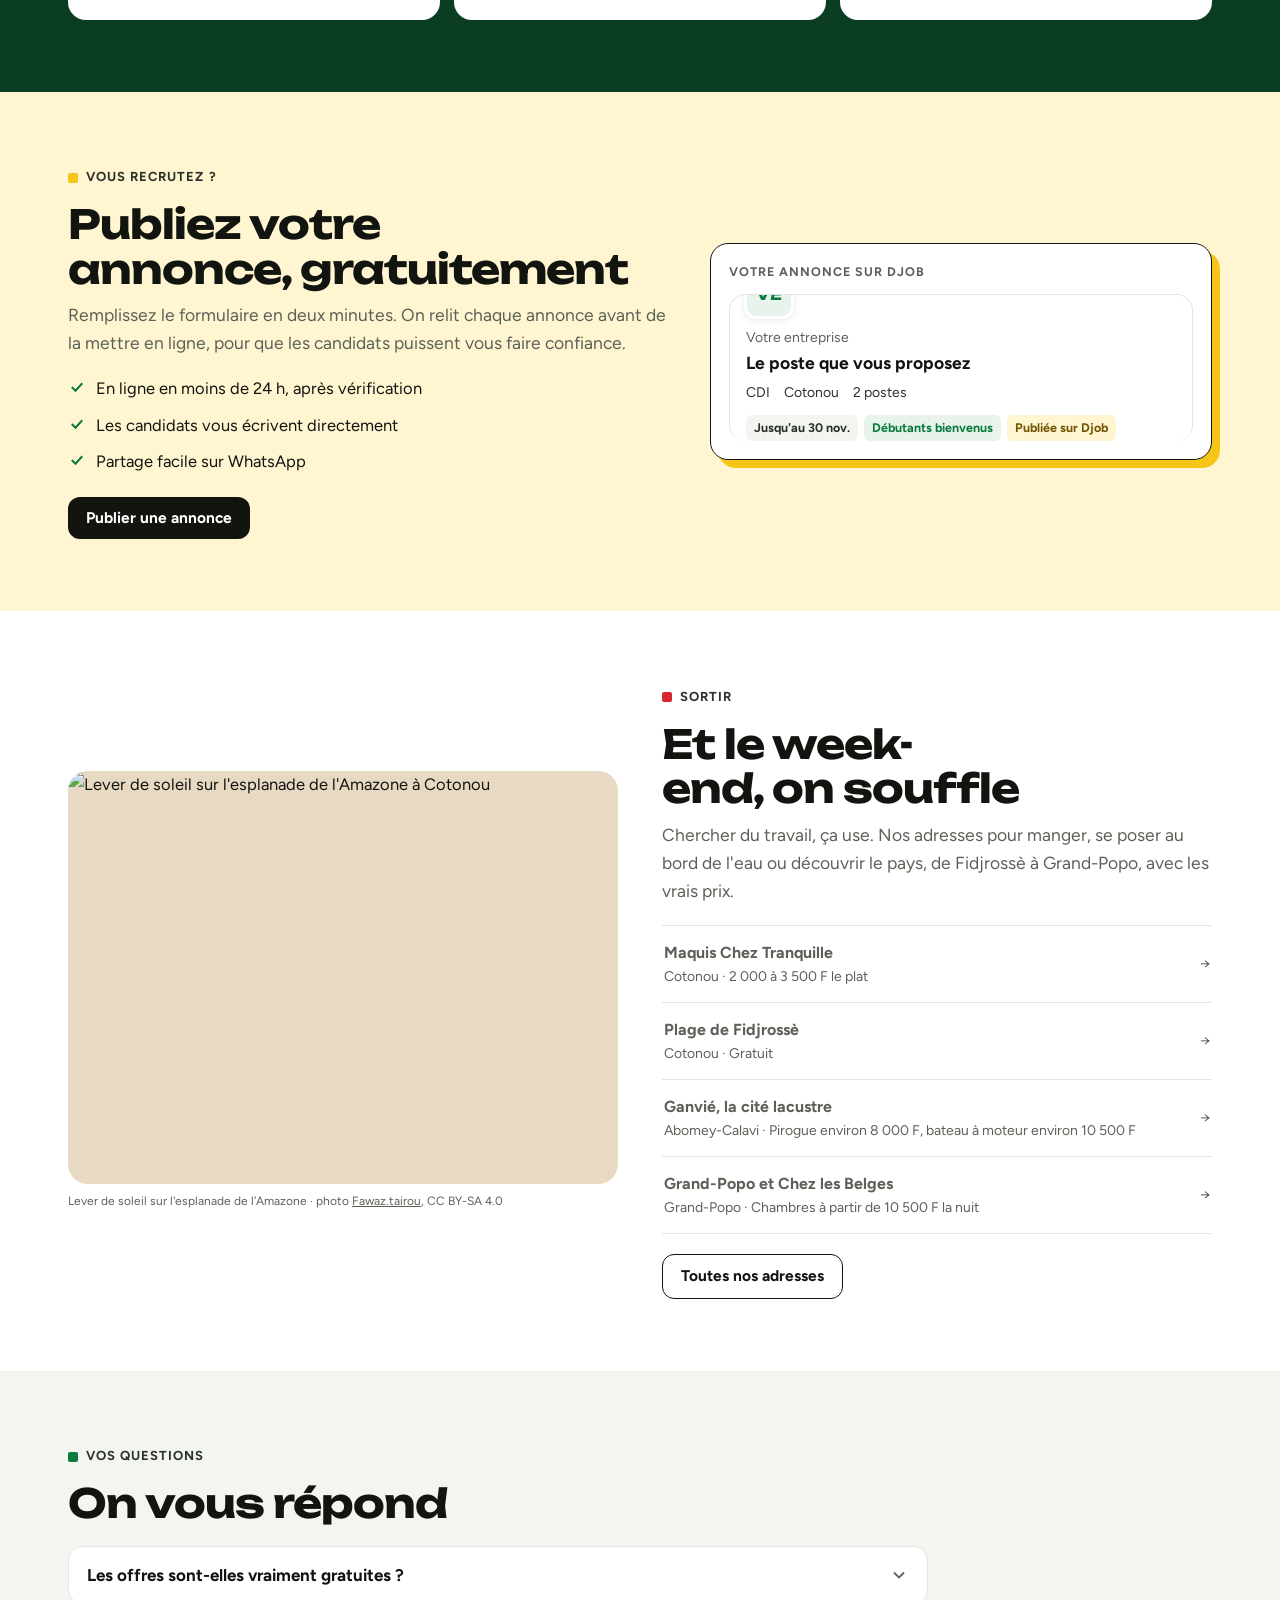
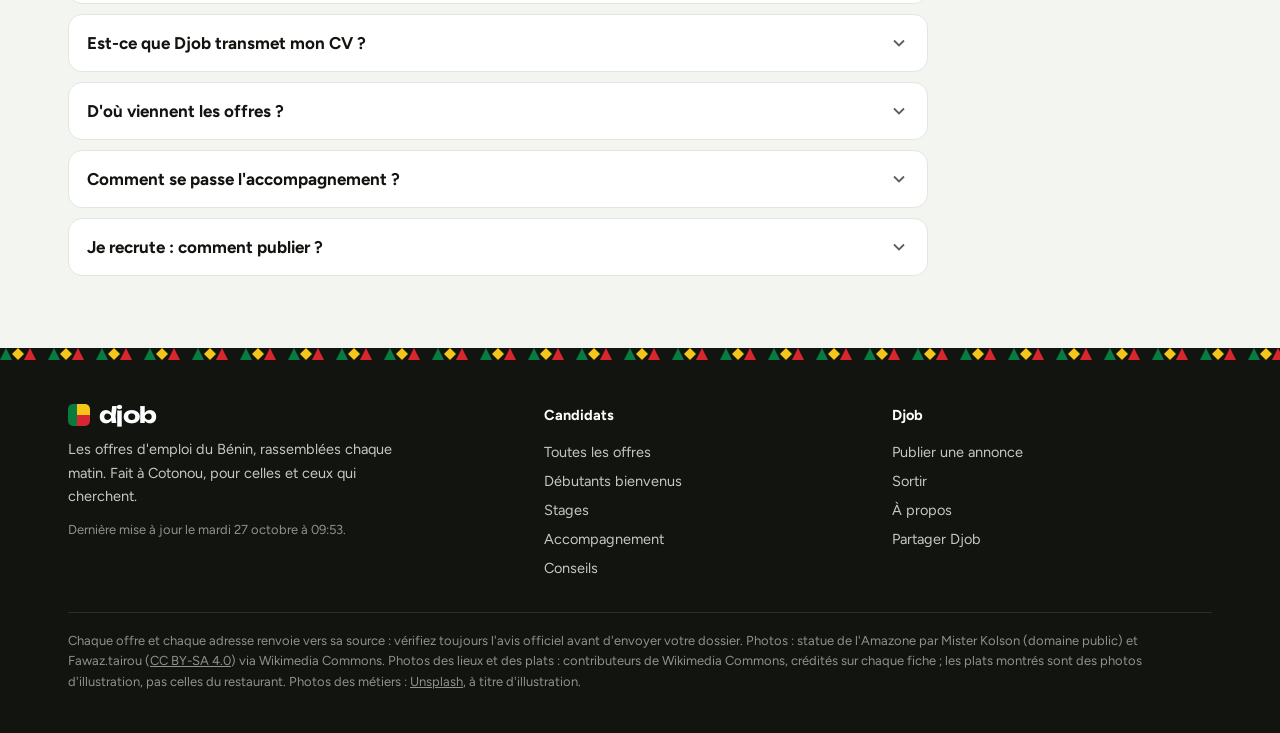
==== commit ed536029: "Offres du 2026-10-27 (recherche approfondie) Co-Authored-By: Claude Opus 5.5 <noreply@anthropic.com>" ====
--- a/index.html
+++ b/index.html
@@ -1014,7 +1014,7 @@
     ${n!==null?`<div class="deadline${n<=3?" hot":""}">${ic.clock}<span>Jusqu'au ${longDate(o.dateLimite)} · ${left(n).toLowerCase()}</span><button class="linkish" type="button" data-ics="${esc(o.id)}">Me le rappeler</button></div>`:`<div class="deadline">${ic.clock}<span>Pas de date limite annoncée. N'attendez pas trop quand même.</span></div>`}
     <div class="facts"><div class="fact"><span>Où</span><b>${esc(o.ville)}</b></div><div class="fact"><span>Contrat</span><b>${esc(o.contrat)}</b></div><div class="fact"><span>Niveau</span><b>${esc(o.niveau)}</b></div><div class="fact"><span>Expérience</span><b>${esc(o.experience)}</b></div>${o.salaire?`<div class="fact" style="grid-column:1/-1"><span>Salaire</span><b>${esc(o.salaire)}</b></div>`:""}</div>
     <div class="s-sec"><p>${esc(o.resume)}</p></div>
-    ${o.postes?.length?`<div class="s-sec"><h4>Les postes</h4><ul class="postes">${o.postes.map(p=>`<li><span>${esc(p.nom)}</span><b>${p.nombre}</b></li>`).join("")}</ul></div>`:""}
+    ${o.postes?.length?`<div class="s-sec"><h4>Les postes</h4><ul class="postes">${o.postes.map(p=>`<li><span>${esc(p.nom)}</span><b>${p.nombre??""}</b></li>`).join("")}</ul></div>`:""}
     ${o.profil?.length?`<div class="s-sec"><h4>Ce qu'on attend de vous</h4><ul class="dots">${o.profil.map(x=>`<li>${esc(x)}</li>`).join("")}</ul></div>`:""}
     ${o.pieces?.length?`<div class="s-sec"><h4>Votre dossier · cochez au fur et à mesure</h4><ul class="checks">${o.pieces.map((x,i)=>`<li><label><input type="checkbox" id="ck-${esc(o.id)}-${i}" data-ck="${i}" ${ch.includes(i)?"checked":""}><span>${esc(x)}</span></label></li>`).join("")}</ul></div>`:""}
     <div class="s-sec"><h4>Comment postuler</h4>${howTo(o)}</div>
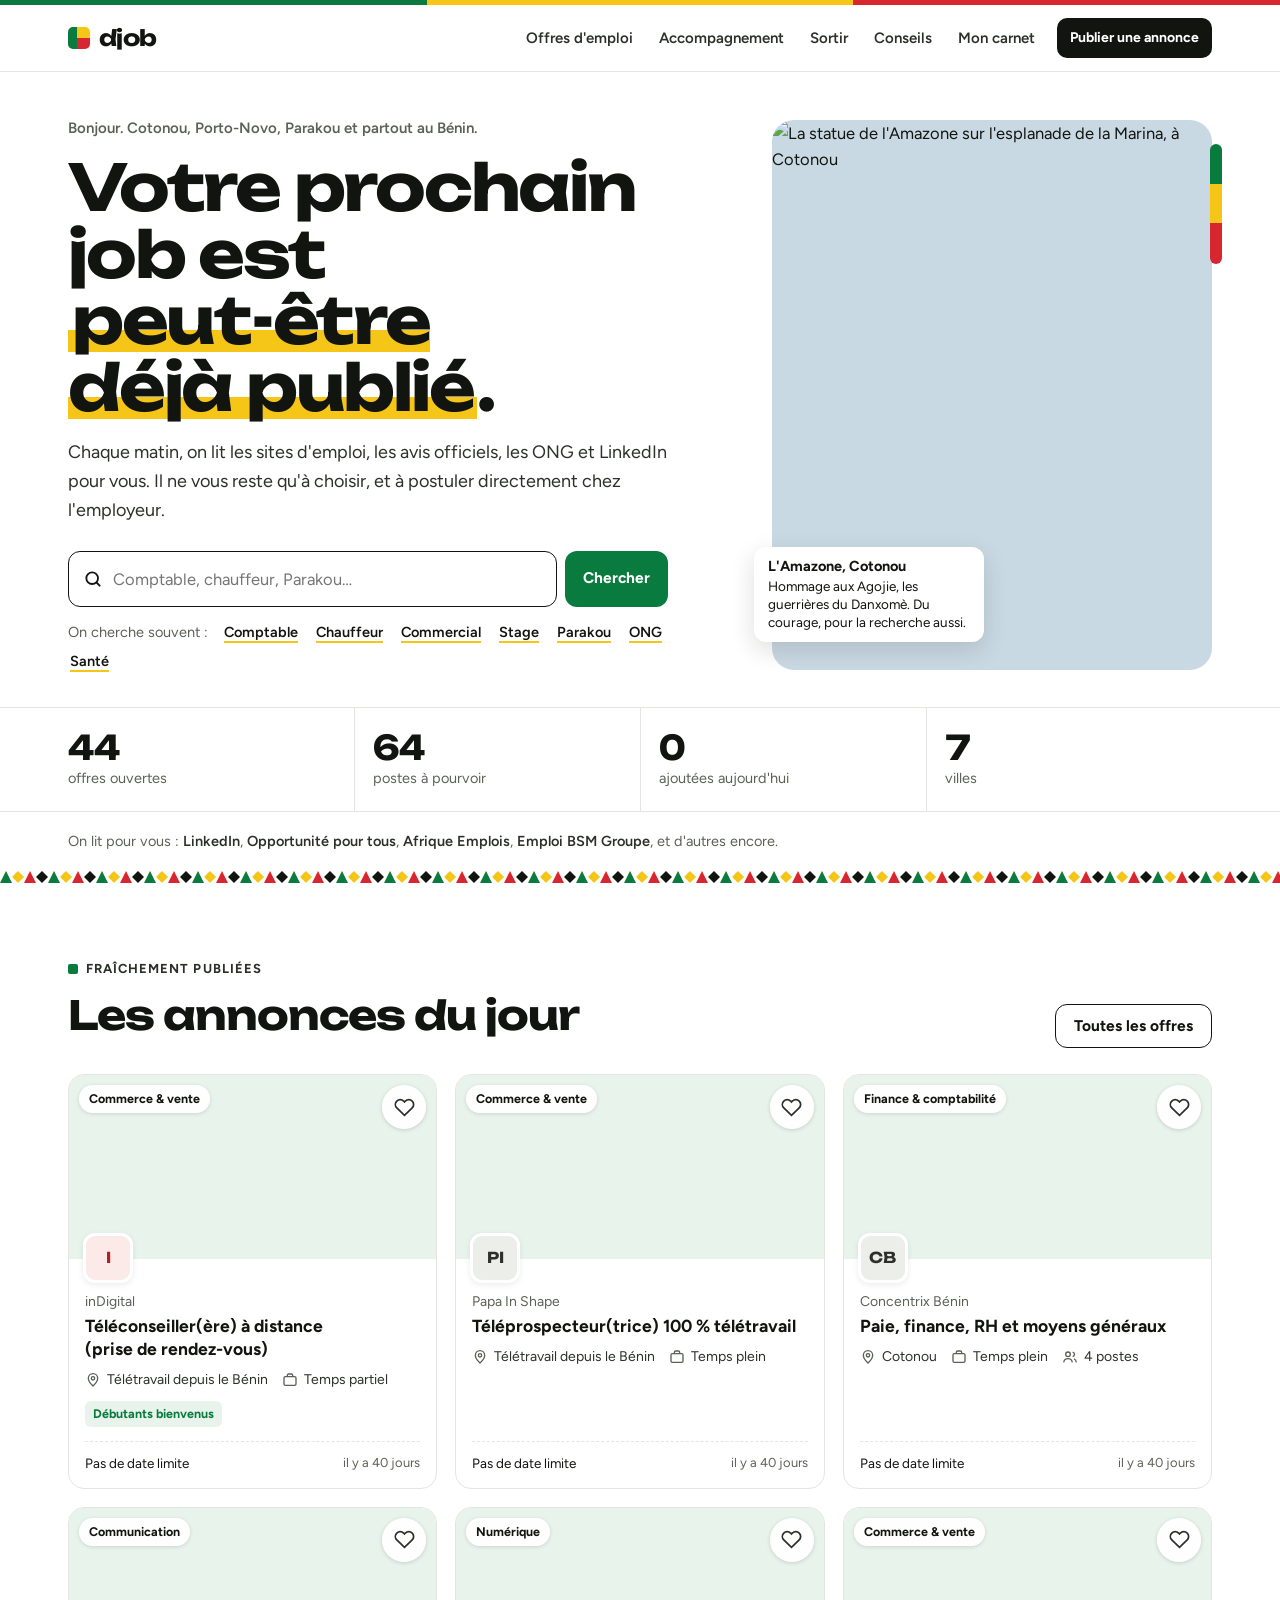
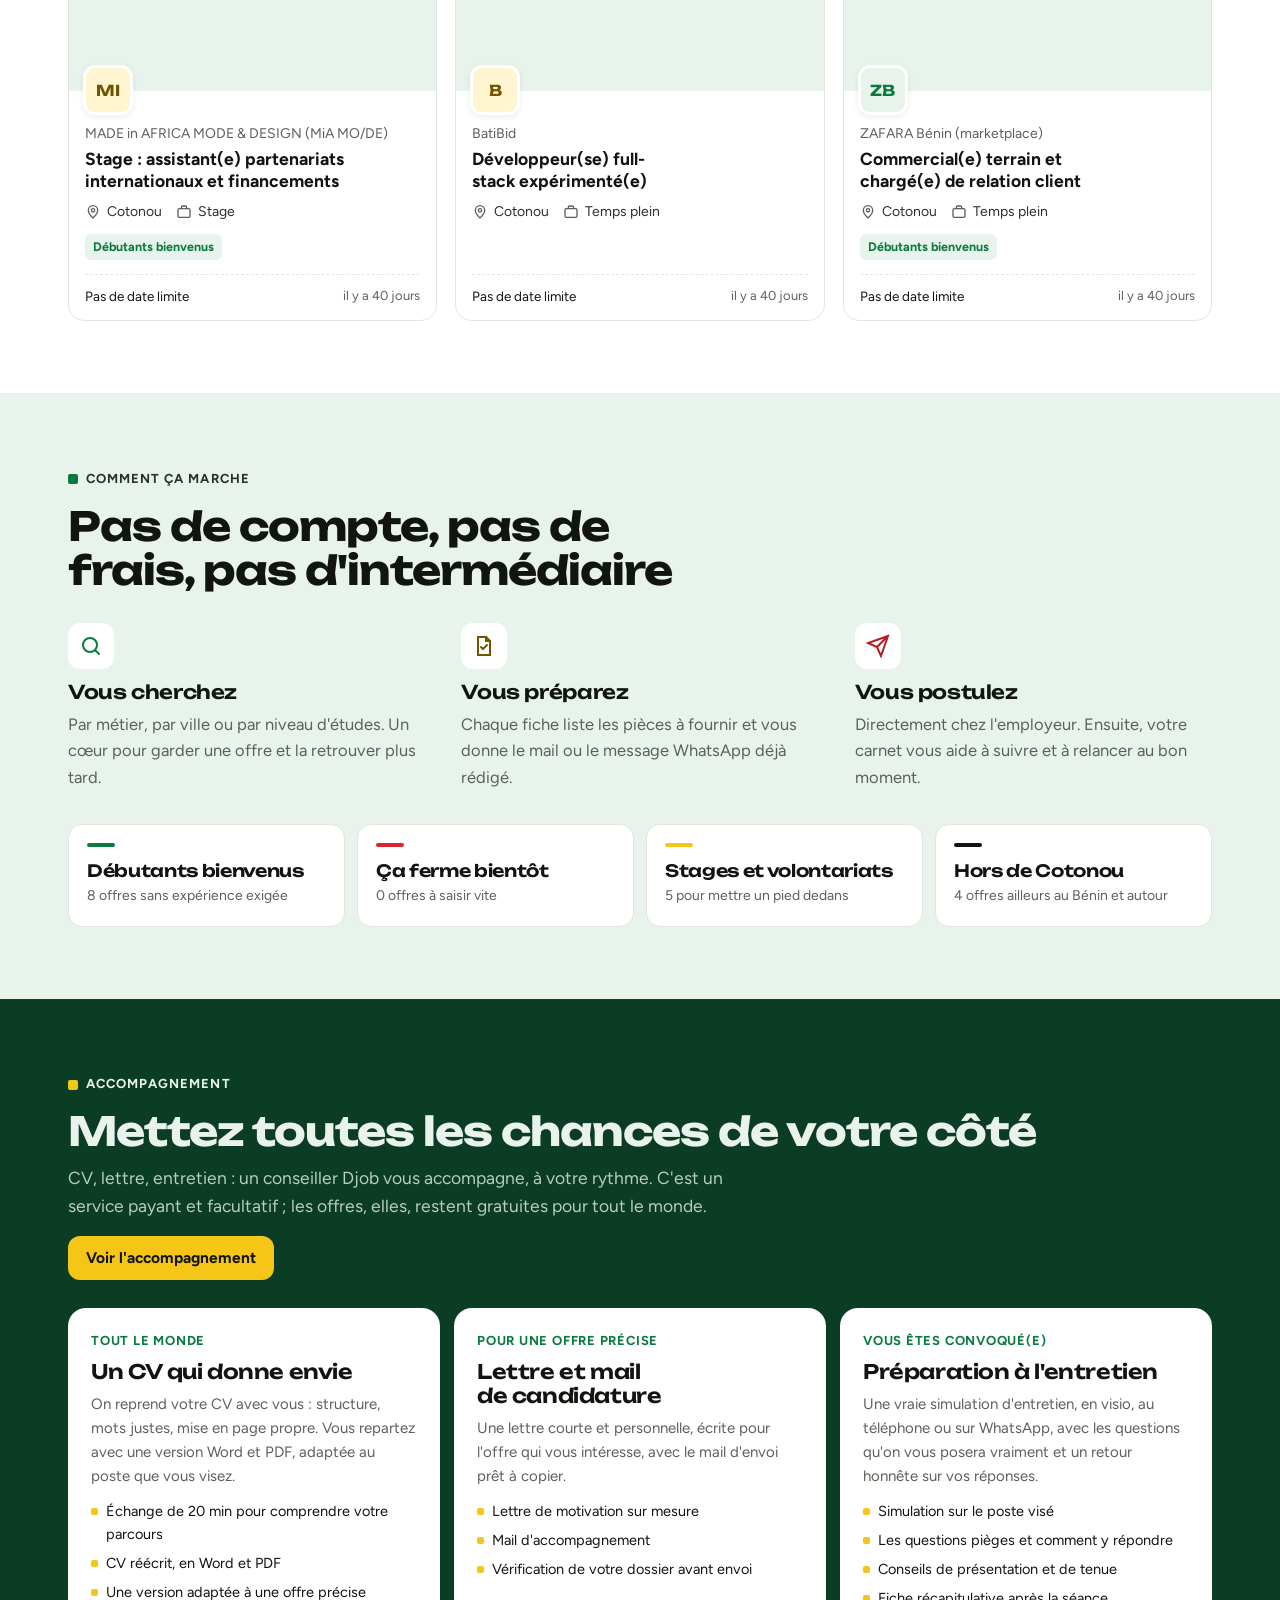
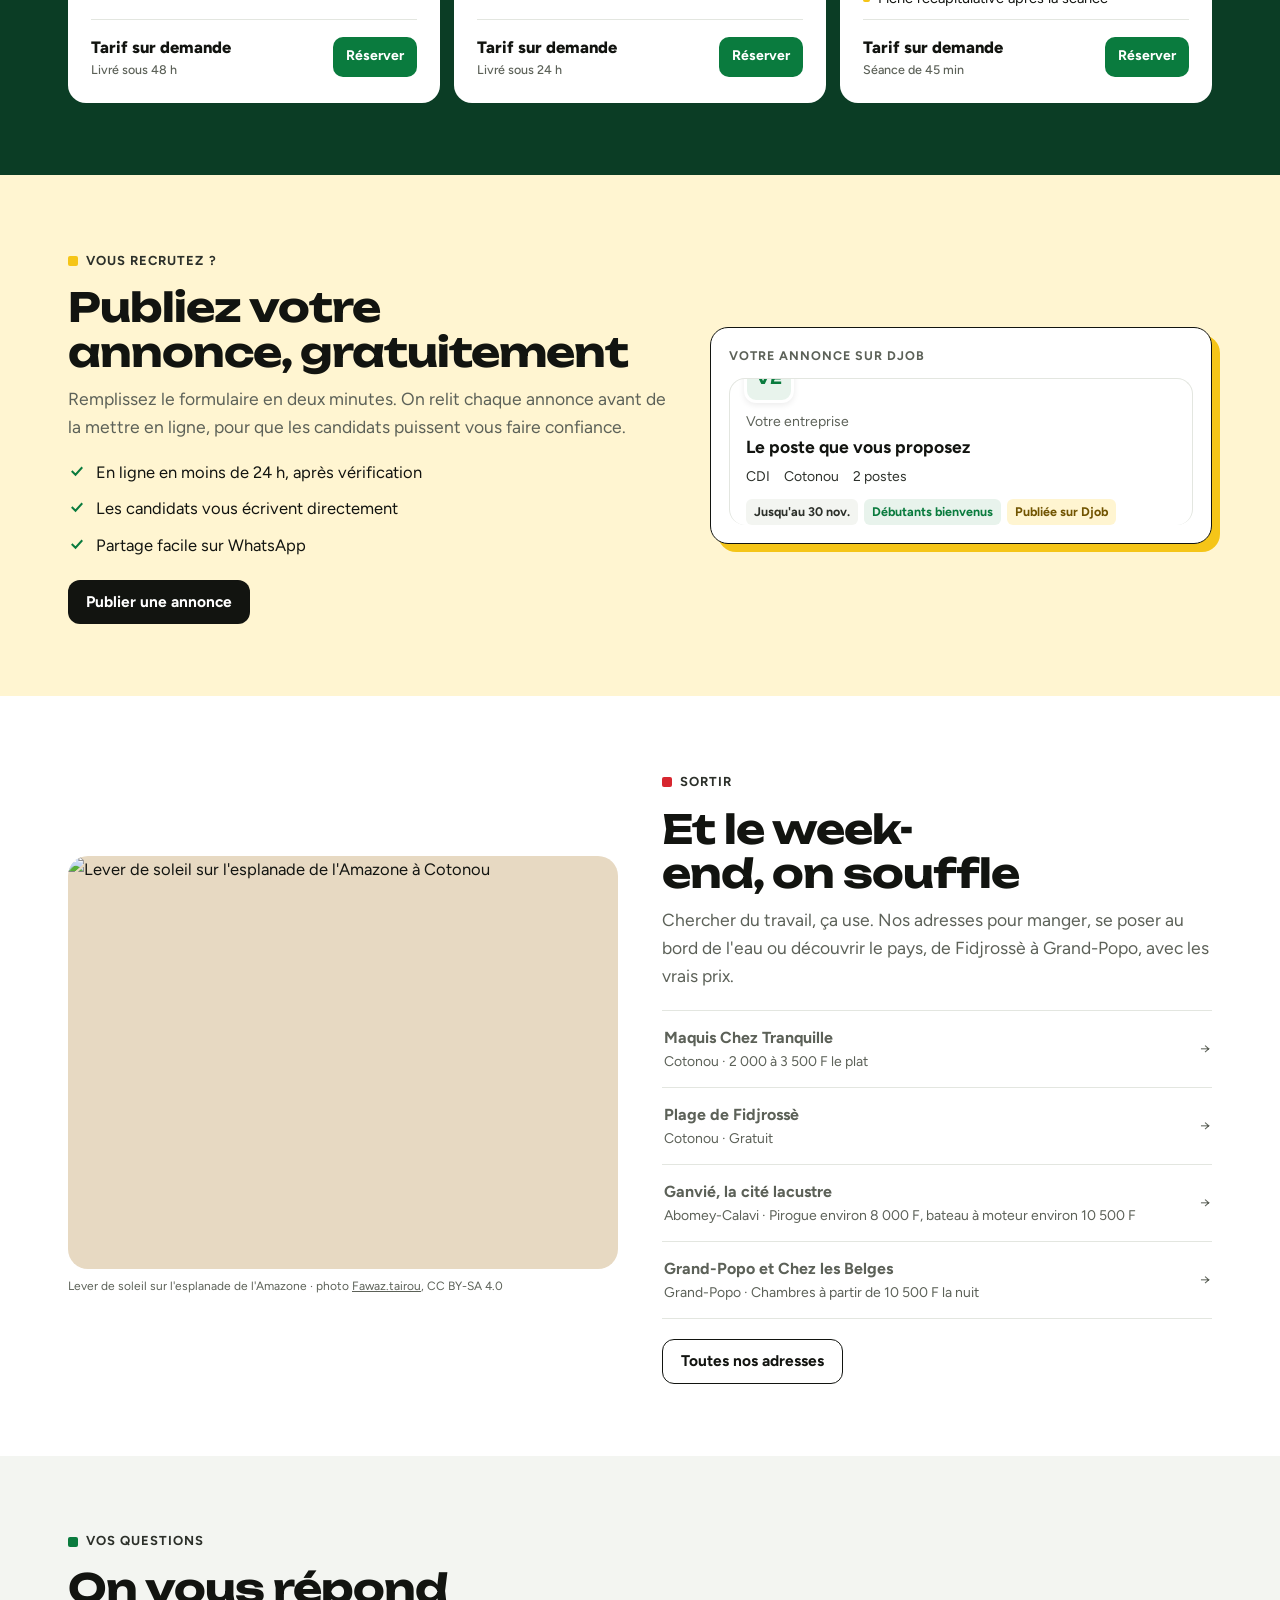
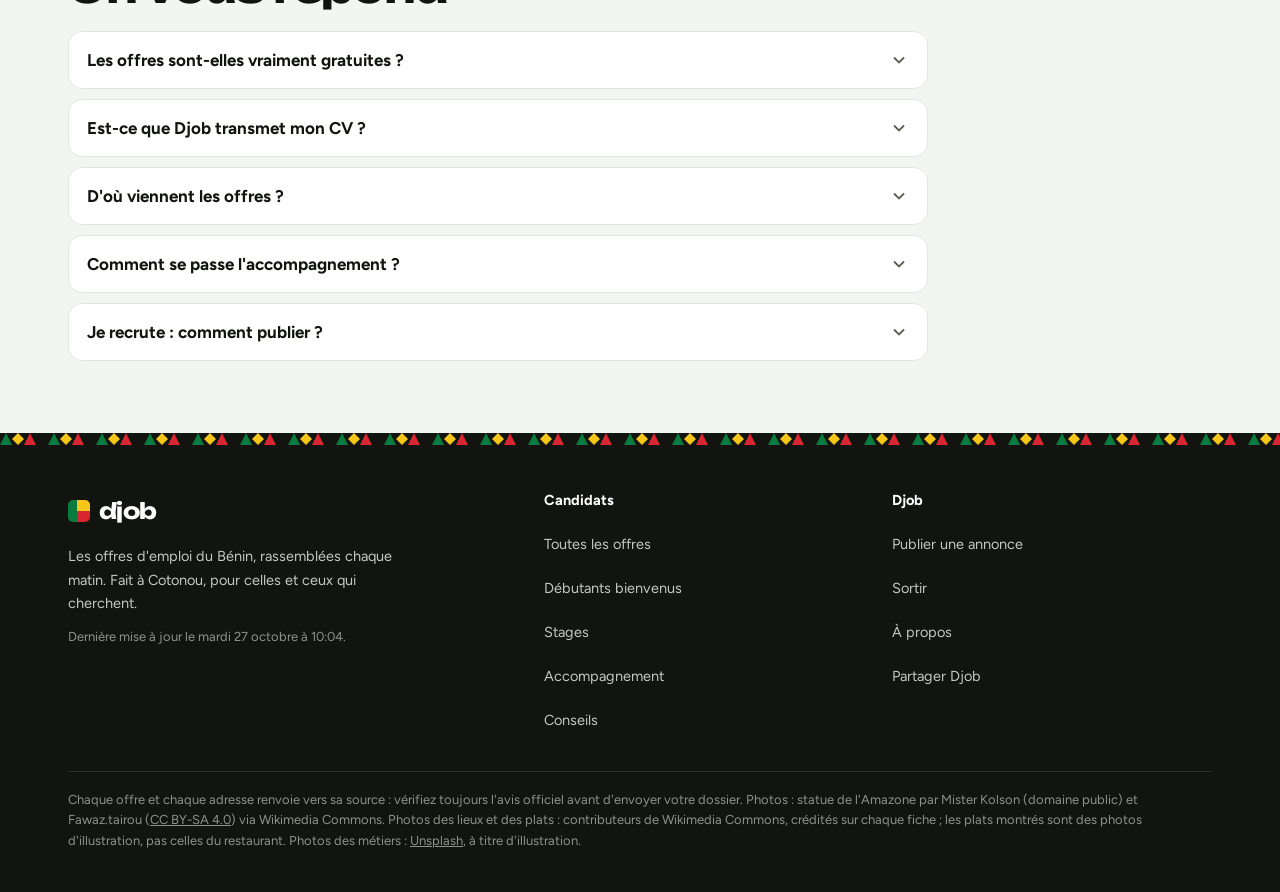
==== commit 2d8b2474: "Améliorations UI/UX : accessibilité, zones tactiles, recherche sans résultat - Bouton WhatsApp plus " ====
--- a/index.html
+++ b/index.html
@@ -53,7 +53,7 @@
 body::before{content:"";position:fixed;inset:0 0 auto;height:env(safe-area-inset-top,0px);z-index:41;background:#fff}
 .top{position:sticky;top:env(safe-area-inset-top,0px);z-index:40;background:rgba(255,255,255,.96);backdrop-filter:blur(10px);border-bottom:1px solid var(--line)}
 .top .wrap{display:flex;align-items:center;gap:10px;height:66px}
-.logo{display:flex;align-items:center;gap:9px;font:700 22px/1 var(--display);letter-spacing:-.03em;color:var(--ink);text-decoration:none;margin-right:auto}
+.logo{display:flex;align-items:center;gap:9px;font:700 22px/1 var(--display);letter-spacing:-.03em;color:var(--ink);text-decoration:none;margin-right:auto;min-height:44px}
 .mark{width:22px;height:22px;border-radius:5px;overflow:hidden;display:grid;grid-template-columns:2fr 3fr;grid-template-rows:1fr 1fr;flex:none}
 .mark i:first-child{grid-row:1/3;background:var(--green)}.mark i:nth-child(2){background:var(--yellow)}.mark i:nth-child(3){background:var(--red)}
 .nav{display:flex;gap:2px}
@@ -62,20 +62,20 @@
 .nav button[aria-current="page"]{color:var(--green)}
 .nav button[aria-current="page"]::after{content:"";position:absolute;left:12px;right:12px;bottom:2px;height:2.5px;border-radius:2px;background:var(--green)}
 .n{background:var(--red);color:#fff;border-radius:999px;font-size:11px;padding:0 6px;line-height:18px;font-weight:700}
-.btn{display:inline-flex;align-items:center;justify-content:center;gap:8px;border-radius:12px;padding:12px 18px;font-weight:700;border:0;cursor:pointer;text-decoration:none;font-size:15.5px;line-height:1.2;text-align:center}
+.btn{display:inline-flex;align-items:center;justify-content:center;gap:8px;border-radius:12px;padding:12px 18px;font-weight:700;border:0;cursor:pointer;text-decoration:none;font-size:15.5px;line-height:1.2;text-align:center;min-height:44px;transition:background-color .15s,color .15s,border-color .15s}
 .btn.green{background:var(--green);color:#fff}.btn.green:hover{background:var(--green-2)}
 .btn.yellow{background:var(--yellow);color:var(--ink)}
 .btn.ink{background:var(--ink);color:#fff}
 .btn.line{background:#fff;color:var(--ink);border:1.5px solid var(--ink)}
 .btn.soft{background:var(--sunk);color:var(--ink)}
-.btn.wa{background:#1FA855;color:#fff}
-.btn.small{padding:8px 13px;font-size:14px;border-radius:10px}
+.btn.wa{background:#127A40;color:#fff}.btn.wa:hover{background:#0E6635}
+.btn.small{padding:8px 13px;font-size:14px;border-radius:10px;min-height:40px}
 @media (max-width:959px){.nav,.top .btn{display:none}}
 
 .tabbar{display:none}
 @media (max-width:959px){
   .tabbar{display:grid;grid-template-columns:repeat(5,1fr);position:fixed;left:0;right:0;bottom:0;z-index:40;background:#fff;border-top:1px solid var(--line);padding:5px max(4px,env(safe-area-inset-left,0px)) calc(5px + env(safe-area-inset-bottom,0px)) max(4px,env(safe-area-inset-right,0px))}
-  .tabbar button{border:0;background:none;display:flex;flex-direction:column;align-items:center;gap:3px;font-size:11px;font-weight:600;color:var(--muted);padding:6px 0;cursor:pointer;position:relative}
+  .tabbar button{border:0;background:none;display:flex;flex-direction:column;align-items:center;gap:3px;font-size:12px;min-height:52px;font-weight:600;color:var(--muted);padding:6px 0;cursor:pointer;position:relative}
   .tabbar button[aria-current="page"]{color:var(--green)}
   .tabbar button[aria-current="page"]::before{content:"";position:absolute;top:-5px;left:28%;right:28%;height:3px;border-radius:0 0 3px 3px;background:var(--green)}
   .tabbar .n{position:absolute;top:0;left:calc(50% + 7px);font-size:10px;line-height:16px;padding:0 5px}
@@ -105,7 +105,7 @@
 .search .field-in:focus-within{border-color:var(--green);box-shadow:0 0 0 4px var(--green-t)}
 .search input{flex:1;min-width:0;border:0;outline:0;padding:14px 0;font-size:16.5px;background:transparent}
 .popular{display:flex;flex-wrap:wrap;gap:6px 14px;margin-top:14px;font-size:14.5px;color:var(--muted)}
-.popular button{border:0;background:none;padding:0;color:var(--ink);font-weight:600;cursor:pointer;text-decoration:underline;text-decoration-color:var(--yellow);text-decoration-thickness:2px;text-underline-offset:4px}
+.popular button{border:0;background:none;padding:10px 2px;margin:-10px 0;color:var(--ink);font-weight:600;cursor:pointer;text-decoration:underline;text-decoration-color:var(--yellow);text-decoration-thickness:2px;text-underline-offset:4px}
 .amazone{position:relative;justify-self:end;width:100%;max-width:440px;margin:0}
 .amazone .ph{aspect-ratio:4/5;border-radius:22px;overflow:hidden;background:#C9D9E3}
 .amazone img{width:100%;height:100%;object-fit:cover;object-position:52% 30%}
@@ -157,7 +157,7 @@
 .tag.red{background:var(--red-t);color:var(--red-ink)}
 .tag.ink{background:var(--ink);color:#fff}
 .tag.week{background:var(--yellow);color:var(--ink)}
-.keep{border:0;background:rgba(255,255,255,.94);cursor:pointer;color:var(--ink-2);width:38px;height:38px;border-radius:50%;display:grid;place-items:center;box-shadow:0 1px 4px rgba(0,0,0,.15)}
+.keep{border:0;background:rgba(255,255,255,.94);cursor:pointer;color:var(--ink-2);width:44px;height:44px;border-radius:50%;display:grid;place-items:center;box-shadow:0 1px 4px rgba(0,0,0,.15)}
 .keep:hover{background:#fff;color:var(--red)}
 .keep[aria-pressed="true"]{color:var(--red)}
 .keep[aria-pressed="true"] svg{fill:var(--red)}
@@ -221,7 +221,7 @@
 .event h3{margin:0 0 4px;font-size:16.5px;line-height:1.25}
 .event p{margin:0;font-size:13.5px;color:var(--muted)}
 .chips{display:flex;flex-wrap:wrap;gap:8px}
-.chip{border:1.5px solid var(--line);background:#fff;border-radius:999px;padding:7px 14px;font-size:14px;font-weight:600;cursor:pointer;white-space:nowrap;display:inline-flex;gap:6px;align-items:center}
+.chip{border:1.5px solid var(--line);background:#fff;border-radius:999px;padding:7px 14px;font-size:14px;font-weight:600;cursor:pointer;white-space:nowrap;display:inline-flex;gap:6px;align-items:center;min-height:44px;transition:background-color .15s,border-color .15s}
 .chip small{font-weight:500;color:var(--muted)}
 .chip[aria-pressed="true"]{background:var(--green);border-color:var(--green);color:#fff}
 .chip[aria-pressed="true"] small{color:inherit;opacity:.8}
@@ -261,7 +261,7 @@
 .sb-row input,.sb-row select{flex:1;min-width:0;border:0;outline:0;background:transparent;padding:12px 0;font-size:15.5px;appearance:none;-webkit-appearance:none;cursor:pointer}
 .sb-row input{cursor:text}
 .sb-bottom{display:flex;gap:8px;flex-wrap:wrap;align-items:center}
-.qchip{border:1px solid #2D5B42;background:transparent;color:#fff;border-radius:999px;padding:8px 13px;font-size:14px;font-weight:600;cursor:pointer;white-space:nowrap}
+.qchip{border:1px solid #2D5B42;background:transparent;color:#fff;border-radius:999px;padding:8px 13px;font-size:14px;font-weight:600;cursor:pointer;white-space:nowrap;min-height:44px}
 .qchip[aria-pressed="true"]{background:var(--yellow);color:var(--ink);border-color:var(--yellow)}
 .qchip.f{background:#fff;color:var(--ink);border-color:#fff;display:inline-flex;gap:6px;align-items:center}
 .qchip.f b{background:var(--red);color:#fff;border-radius:999px;padding:0 6px;font-size:12px}
@@ -274,8 +274,8 @@
 .count{margin:0;font:700 22px var(--display);letter-spacing:-.02em;display:flex;align-items:baseline;gap:10px;flex-wrap:wrap}
 .count small{font:500 15px var(--body);color:var(--muted);letter-spacing:0}
 .sortsel{display:flex;align-items:center;gap:8px;font-size:14.5px;font-weight:600}
-.sortsel select{border:1.5px solid var(--line);background:#fff;border-radius:10px;padding:8px 12px;font-weight:600;font-size:14px}
-.alertbtn{border:1.5px dashed var(--green);background:var(--green-t);color:var(--green);border-radius:10px;padding:7px 12px;font-weight:700;font-size:13.5px;cursor:pointer}
+.sortsel select{border:1.5px solid var(--line);background:#fff;border-radius:10px;padding:8px 12px;min-height:44px;font-weight:600;font-size:14px}
+.alertbtn{border:1.5px dashed var(--green);background:var(--green-t);color:var(--green);border-radius:10px;padding:7px 12px;font-weight:700;font-size:13.5px;cursor:pointer;min-height:44px}
 .more-btn{margin:20px auto 0;display:flex}
 
 .note{border-radius:var(--r);padding:16px 18px;display:flex;gap:14px;align-items:flex-start;font-size:15px;margin:14px 0}
@@ -321,7 +321,7 @@
 .app select{border:1.5px solid var(--line);border-radius:9px;padding:6px 10px;font-size:14px;background:#fff}
 .app textarea{width:100%;border:1.5px solid var(--line);border-radius:10px;padding:9px 11px;font-size:14.5px;resize:vertical;background:var(--sunk)}
 .relance{background:var(--yellow-t);color:var(--yellow-ink);border-radius:8px;padding:7px 11px;font-size:13.5px;font-weight:600}
-.linkish{border:0;background:none;padding:0;color:var(--green);font-weight:700;cursor:pointer;font-size:14px;text-decoration:underline;text-underline-offset:3px}
+.linkish{border:0;background:none;padding:10px 0;color:var(--green);font-weight:700;cursor:pointer;font-size:14px;text-decoration:underline;text-underline-offset:3px}
 .linkish.danger{color:var(--red-ink)}
 .alert-item{display:flex;justify-content:space-between;align-items:center;gap:10px;background:#fff;border:1.5px solid var(--line);border-radius:var(--r);padding:14px 16px}
 .alert-item b{font-size:16px}
@@ -351,7 +351,7 @@
 footer .logo{color:#fff}
 footer p{margin:12px 0 0;max-width:40ch}
 footer h4{color:#fff;margin:0 0 10px;font-size:14.5px}
-footer button{border:0;background:none;color:#C4C9C0;padding:3px 0;cursor:pointer;display:block;font-size:14.5px;text-align:left}
+footer button{border:0;background:none;color:#C4C9C0;padding:10px 0;min-height:44px;cursor:pointer;display:block;font-size:14.5px;text-align:left}
 footer button:hover{color:#fff}
 footer .legal{grid-column:1/-1;border-top:1px solid #2B2F29;padding-top:18px;font-size:13px;color:#8D9389}
 footer .legal a{color:inherit}
@@ -365,10 +365,15 @@
 @media (min-width:960px){.sheet{left:auto;top:0;bottom:0;width:560px;max-height:none;border-radius:0;padding:0 32px 34px;animation:side .2s ease-out}.sheet::before{margin:0 -32px 24px}}
 @keyframes up{from{transform:translateY(30px);opacity:0}}
 @keyframes side{from{transform:translateX(30px);opacity:0}}
-@media (prefers-reduced-motion:reduce){.sheet{animation:none}}
+@media (prefers-reduced-motion:reduce){*,*::before,*::after{animation:none!important;transition:none!important;scroll-behavior:auto!important}.row:hover,.place:hover,.row:active,.place:active,.tile:active,.event:active,.row:hover .ph img,.place:hover .ph img{transform:none!important}}
+@media (hover:none){.row:hover,.place:hover{transform:none}.row:hover .ph img,.place:hover .ph img{transform:none}}
+.row:active,.place:active,.tile:active,.event:active{transform:scale(.985)}
+.relax{display:flex;flex-wrap:wrap;justify-content:center;gap:8px;margin-top:16px}
+.relax .chip small{color:var(--green);font-weight:700}
+.empty .hint{font-size:14px;margin-top:14px}
 .s-top{display:flex;gap:14px;align-items:flex-start}
 .s-top>div{flex:1;min-width:0}
-.close{border:0;background:var(--sunk);border-radius:10px;width:40px;height:40px;cursor:pointer;flex:none;display:grid;place-items:center}
+.close{border:0;background:var(--sunk);border-radius:10px;width:44px;height:44px;cursor:pointer;flex:none;display:grid;place-items:center}
 .sheet .emp{font-size:14.5px;color:var(--ink-2)}
 .sheet h2{font:700 24px/1.18 var(--display);letter-spacing:-.025em;margin:4px 0 0}
 .deadline{margin:18px 0 0;padding:13px 15px;border-radius:12px;background:var(--sunk);font-weight:600;display:flex;gap:10px;align-items:center;flex-wrap:wrap}
@@ -539,7 +544,7 @@
       <div class="foot"><button class="linkish" type="button" data-reset>Tout effacer</button><button class="btn green small" type="button" data-toggle-panel>Voir les offres</button></div>
     </div>
     <div class="listhead">
-      <p class="count" id="count"></p>
+      <p class="count" id="count" aria-live="polite" aria-atomic="true"></p>
       <div style="display:flex;gap:10px;align-items:center;flex-wrap:wrap">
         <button class="alertbtn" id="alertBtn" type="button" hidden>Me prévenir des nouvelles offres</button>
         <label class="sortsel"><span>Trier</span><select id="f-tri"><option value="recent">Les plus récentes</option><option value="urgence">Date limite proche</option><option value="postes">Le plus de postes</option></select></label>
@@ -770,7 +775,7 @@
   const src={};all.forEach(o=>{const n=o.source?.nom;if(n)src[n]=(src[n]||0)+1});
   const names=Object.keys(src).sort((a,b)=>src[b]-src[a]).slice(0,10);
   $("#readfor").innerHTML=names.length?`On lit pour vous : <b>${names.map(esc).join("</b>, <b>")}</b>, et d'autres encore.`:"";
-  $("#popular").innerHTML=`<span>On cherche souvent :</span>`+["Comptable","Chauffeur","Commercial","Stage","Parakou","ONG","Santé"].map(s=>`<button type="button" data-sugg="${s}">${s}</button>`).join("");
+  $("#popular").innerHTML=`<span>On cherche souvent :</span>`+SUGG.map(s=>`<button type="button" data-sugg="${s}">${s}</button>`).join("");
   const fresh=[...all].sort((a,b)=>addedTs(b)-addedTs(a)).slice(0,6);
   $("#homeJobs").innerHTML=fresh.length?`<div class="rows">${fresh.map(row).join("")}</div>`:`<div class="empty"><h3>Les annonces arrivent</h3><p>La liste se remplit chaque matin.</p></div>`;
   const cnt=f=>all.filter(f).length;
@@ -839,15 +844,31 @@
 const TIPS=[["Le bon nom de fichier","Nommez votre CV « NOM-Prénom-Poste.pdf ». Le recruteur le retrouve en deux secondes."],["Un seul PDF","Quand l'avis demande plusieurs pièces, regroupez-les dans un seul PDF, dans l'ordre de la liste."],["L'objet du mail compte","Recopiez exactement l'objet demandé, référence comprise. Beaucoup de dossiers sont triés sur ce seul détail."],["N'attendez pas le dernier jour","Les boîtes mail saturent la veille de la clôture. Envoyez deux ou trois jours avant."],["Relancez, poliment","Sans nouvelles après une semaine, un court message de relance montre votre motivation."],["Gardez vos pièces prêtes","CIP, IFU, casier judiciaire, acte de naissance : scannez-les une fois pour toutes."]];
 const scam=`<aside class="note y">${ic.shield}<p><b>Un employeur ne vous demande jamais d'argent.</b>Frais de dossier, de test ou de « réservation de place » : c'est une arnaque. Passez votre chemin.</p></aside>`;
 const tipBox=()=>{const [t,x]=TIPS[new Date().getDate()%TIPS.length];return `<aside class="note g">${ic.bulb}<p><b>Le conseil du jour · ${esc(t)}</b>${esc(x)}</p></aside>`};
+const SUGG=["Comptable","Chauffeur","Commercial","Stage","Parakou","ONG","Santé"];
+const ZL={debut:"Débutants",bientot:"Ferme bientôt",nouveau:"Nouvelles",stage:"Stages",horscot:"Hors de Cotonou",...ZONES};
+function relaxOpts(){const out=[],cp=()=>({...F,niv:new Set(F.niv),sect:new Set(F.sect)});
+  const add=(id,label,mut)=>{const f=cp();mut(f);const n=all.filter(o=>match(o,f)).length;if(n)out.push([id,label,n])};
+  if(F.q.trim())add("q",`« ${F.q.trim()} »`,f=>{f.q=""});
+  if(F.zone!=="tout")add("zone",ZL[F.zone]||F.zone,f=>{f.zone="tout"});
+  if(F.contrat)add("contrat",CONTRATS.find(x=>x[0]===F.contrat)?.[1]||F.contrat,f=>{f.contrat=""});
+  if(F.ville)add("ville",F.ville,f=>{f.ville=""});
+  F.niv.forEach(k=>add("niv:"+k,NIVEAUX.find(x=>x[0]===k)?.[1]||k,f=>{f.niv.delete(k)}));
+  F.sect.forEach(k=>add("sect:"+k,k,f=>{f.sect.delete(k)}));
+  return out.sort((a,b)=>b[2]-a[2]).slice(0,4)}
+function relax(id){const [k,v]=id.split(":");if(k==="q"){F.q="";$("#q").value=""}else if(k==="zone")F.zone="tout";else if(k==="contrat")F.contrat="";else if(k==="ville")F.ville="";else if(k==="niv")F.niv.delete(v);else if(k==="sect")F.sect.delete(v);shown=25;renderOffers()}
+function noResults(){const opts=relaxOpts(),pl=n=>`${n} offre${n>1?"s":""}`;
+  const chips=opts.length?opts.map(([id,l,n])=>`<button class="chip" type="button" data-relax="${esc(id)}">Sans ${esc(l)} <small>${pl(n)}</small></button>`).join("")
+    :SUGG.filter(s=>norm(s)!==norm(F.q.trim())).slice(0,5).map(s=>`<button class="chip" type="button" data-sugg="${esc(s)}">${esc(s)}</button>`).join("");
+  return `<div class="empty"><h3>Rien pour cette recherche aujourd'hui</h3><p>${opts.length?"Retirez un critère pour voir des offres proches :":"Essayez un mot plus simple, ou l'une de ces recherches fréquentes :"}</p><div class="relax">${chips}</div><button class="btn green" type="button" data-reset>Tout afficher</button><p class="hint">Ou touchez « Me prévenir des nouvelles offres » : votre carnet vous signalera les prochaines annonces qui correspondent.</p></div>`}
 function renderOffers(){
   renderFilters();
   const rows=sorted(all.filter(o=>match(o)));
   const postes=rows.reduce((s,o)=>s+(o.nbPostes||1),0);
-  $("#count").innerHTML=rows.length?`${rows.length} offre${rows.length>1?"s":""}<small>${postes} poste${postes>1?"s":""} à pourvoir</small>`:"";
+  $("#count").innerHTML=rows.length?`${rows.length} offre${rows.length>1?"s":""}<small>${postes} poste${postes>1?"s":""} à pourvoir</small>`:(all.length?"Aucune offre":"");
   const plain=F.zone==="tout"&&!F.niv.size&&!F.sect.size&&!F.contrat&&!F.ville&&!F.q;
-  $("#alertBtn").hidden=plain||!rows.length;
+  $("#alertBtn").hidden=plain||!all.length;
   if(!all.length){$("#list").innerHTML=`<div class="empty"><h3>Pas d'offre ouverte ce matin</h3><p>Revenez demain : la liste est mise à jour chaque jour.</p></div>`;return}
-  if(!rows.length){$("#list").innerHTML=`<div class="empty"><h3>Rien pour cette recherche aujourd'hui</h3><p>Essayez un mot plus simple ou retirez un filtre. Une alerte vous montrera les nouveautés à votre prochaine visite.</p><button class="btn green" type="button" data-reset>Tout afficher</button></div>`;return}
+  if(!rows.length){$("#list").innerHTML=noResults();return}
   const vis=rows.slice(0,shown),group=F.tri==="recent";
   const parts=[];let cur=null,buf=[];const flush=()=>{if(buf.length)parts.push(`<div class="rows">${buf.join("")}</div>`);buf=[]};
   vis.forEach((o,i)=>{if(group){const k=dayKey(o);if(k!==cur){flush();parts.push(`<div class="dayhead">${k}</div>`);cur=k}}
@@ -1066,6 +1087,7 @@
   if(t.closest("[data-wa-coach]")){if(!validate($("#coachForm")))return;const l=waLink(coachText(formData("#coachForm")));if(l)open(l,"_blank");return}
   if(t.closest("[data-toggle-panel]")){panelOpen=!panelOpen;renderFilters();return}
   if(t.closest("[data-reset]")){resetFilters();renderOffers();return}
+  const rx=t.closest("[data-relax]");if(rx){relax(rx.dataset.relax);return}
   if(t.closest("[data-more]")){shown+=25;renderOffers();return}
   if(t.closest("#alertBtn")){addAlert();return}
   const sg=t.closest("[data-sugg]");if(sg){resetFilters();F.q=sg.dataset.sugg;$("#q").value=F.q;setView("offres");return}
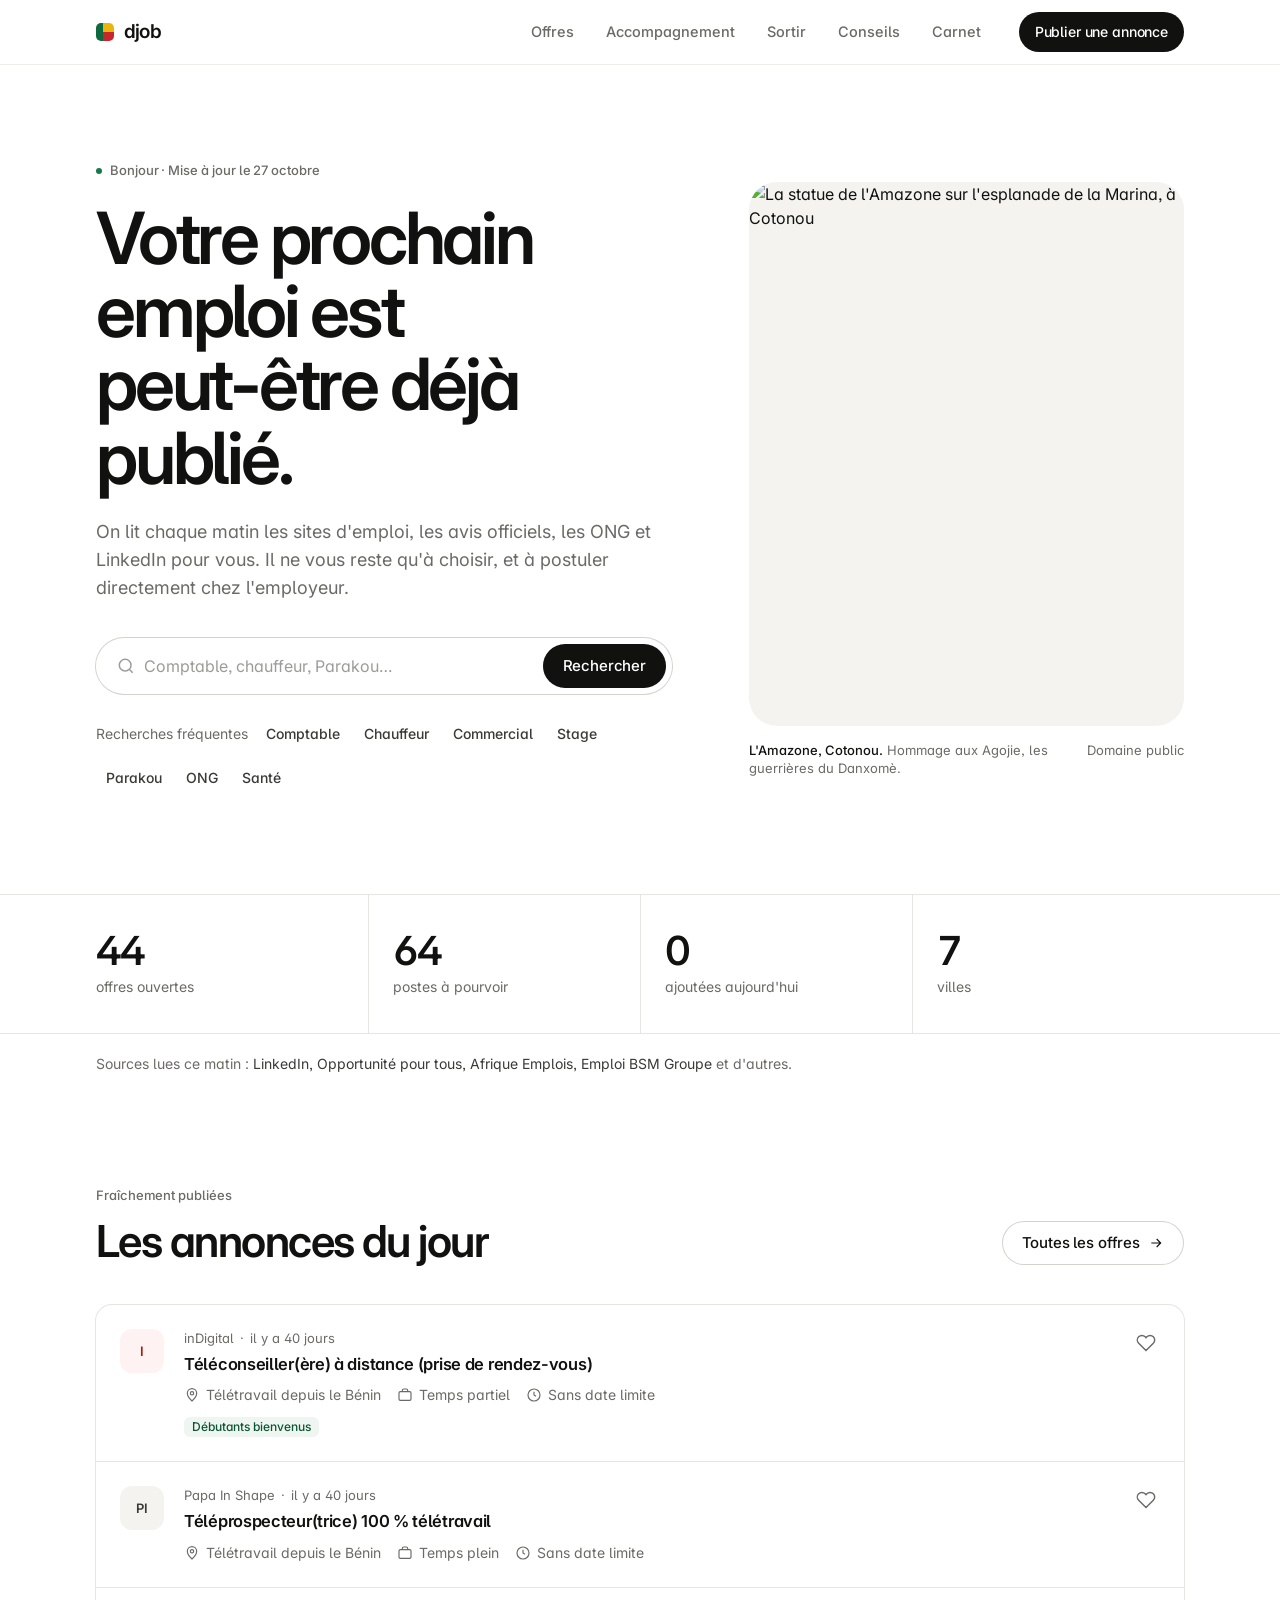
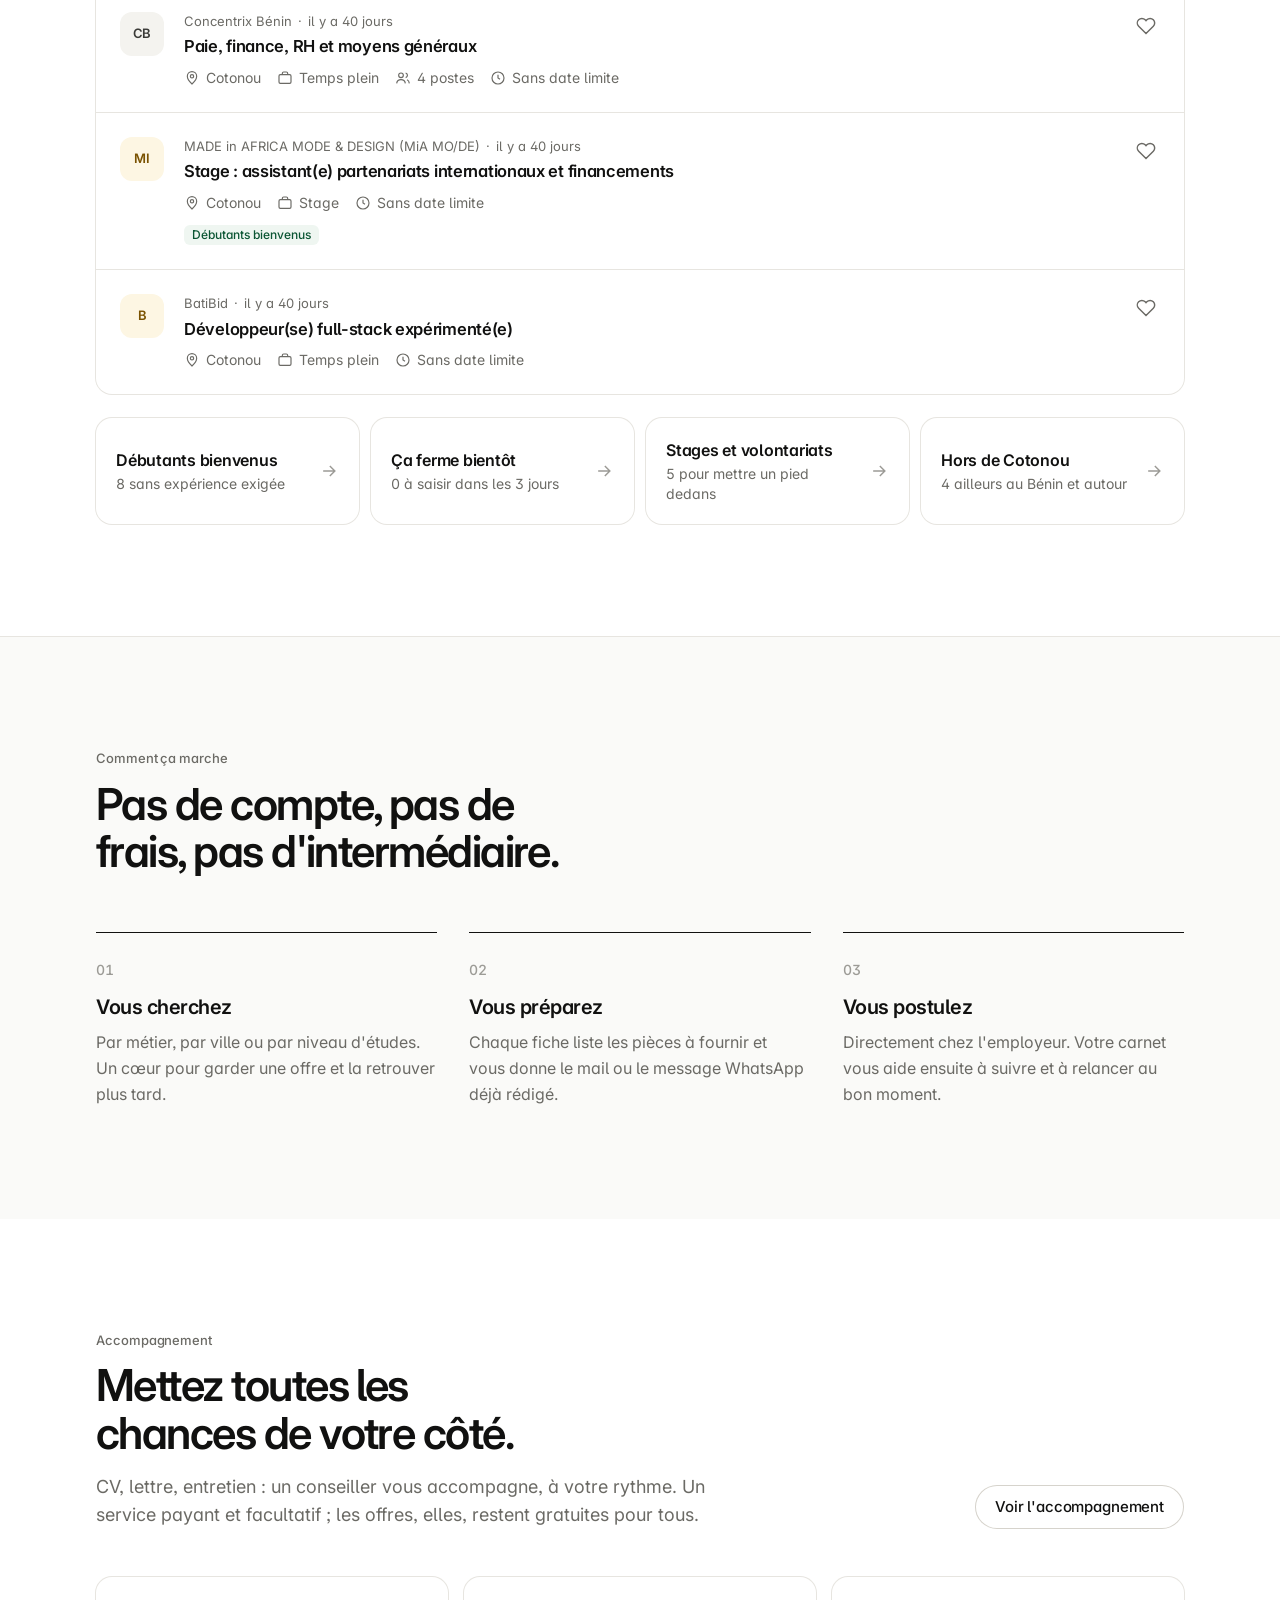
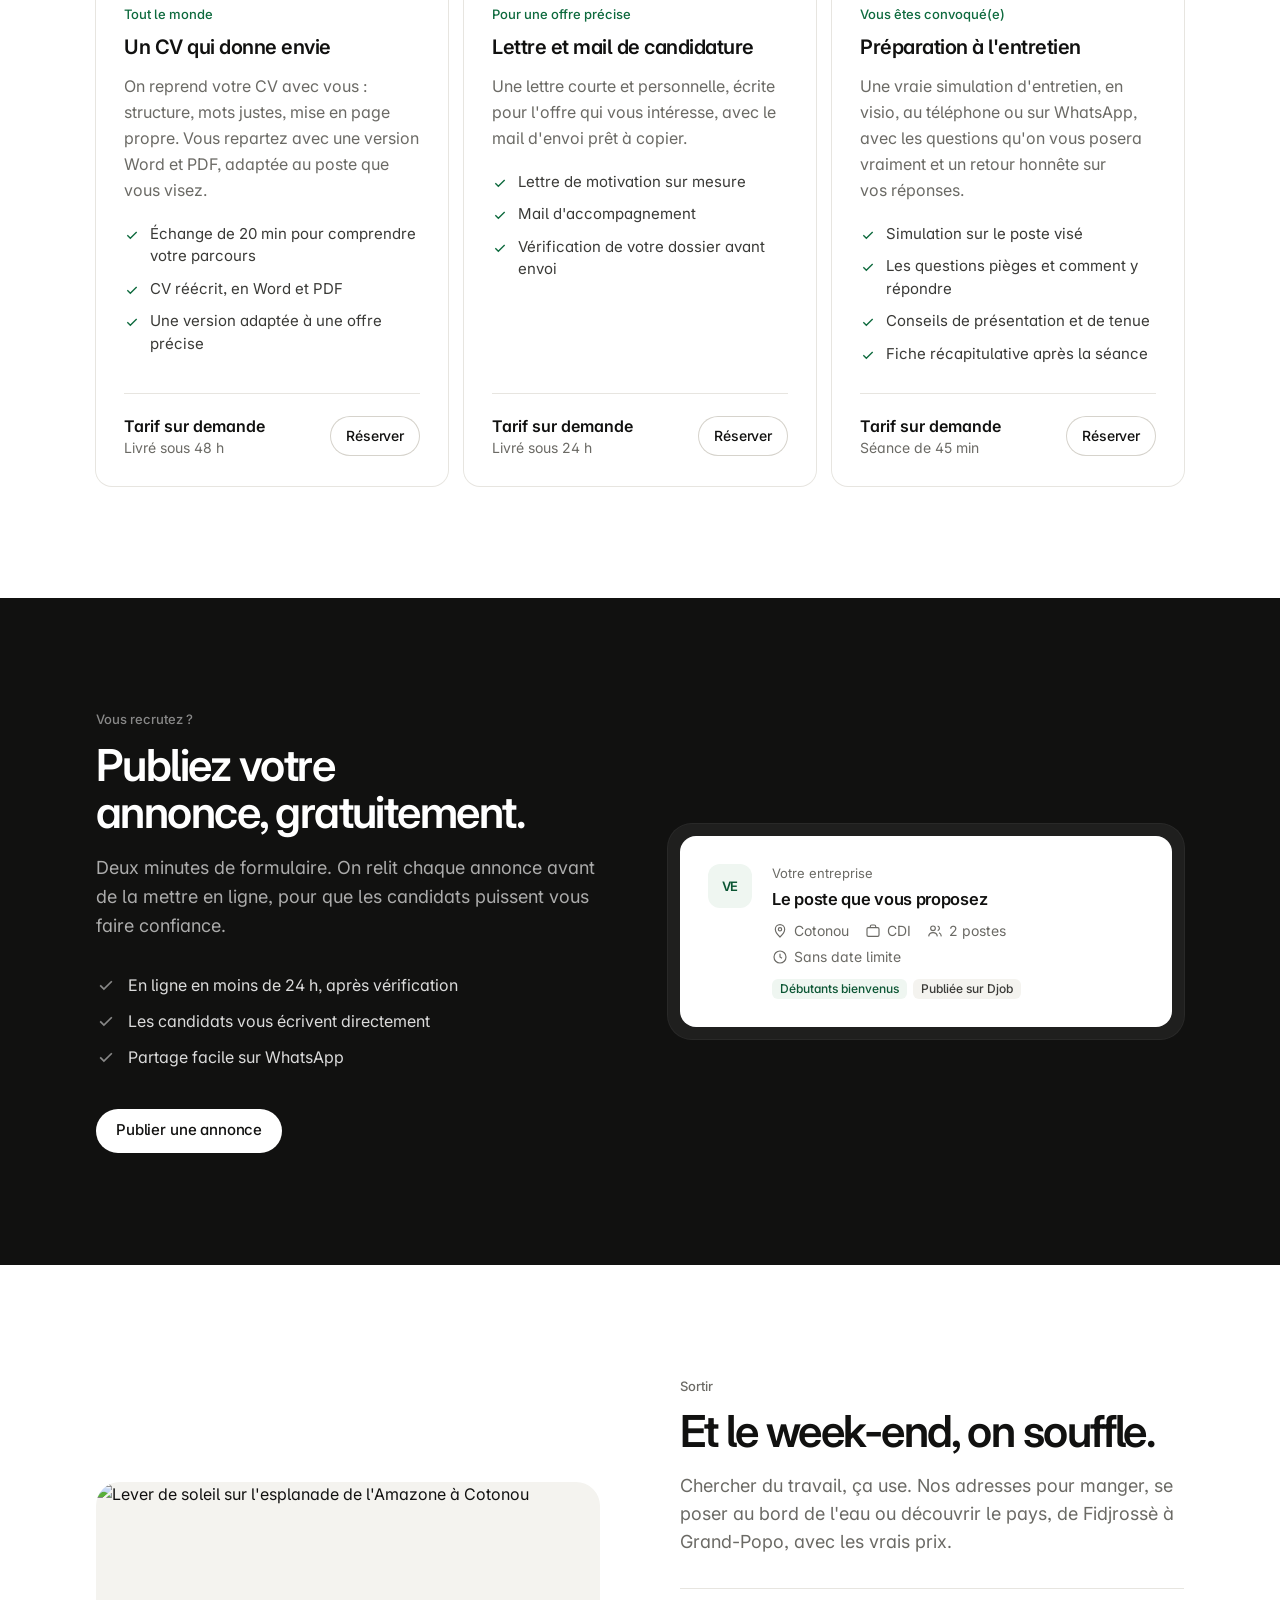
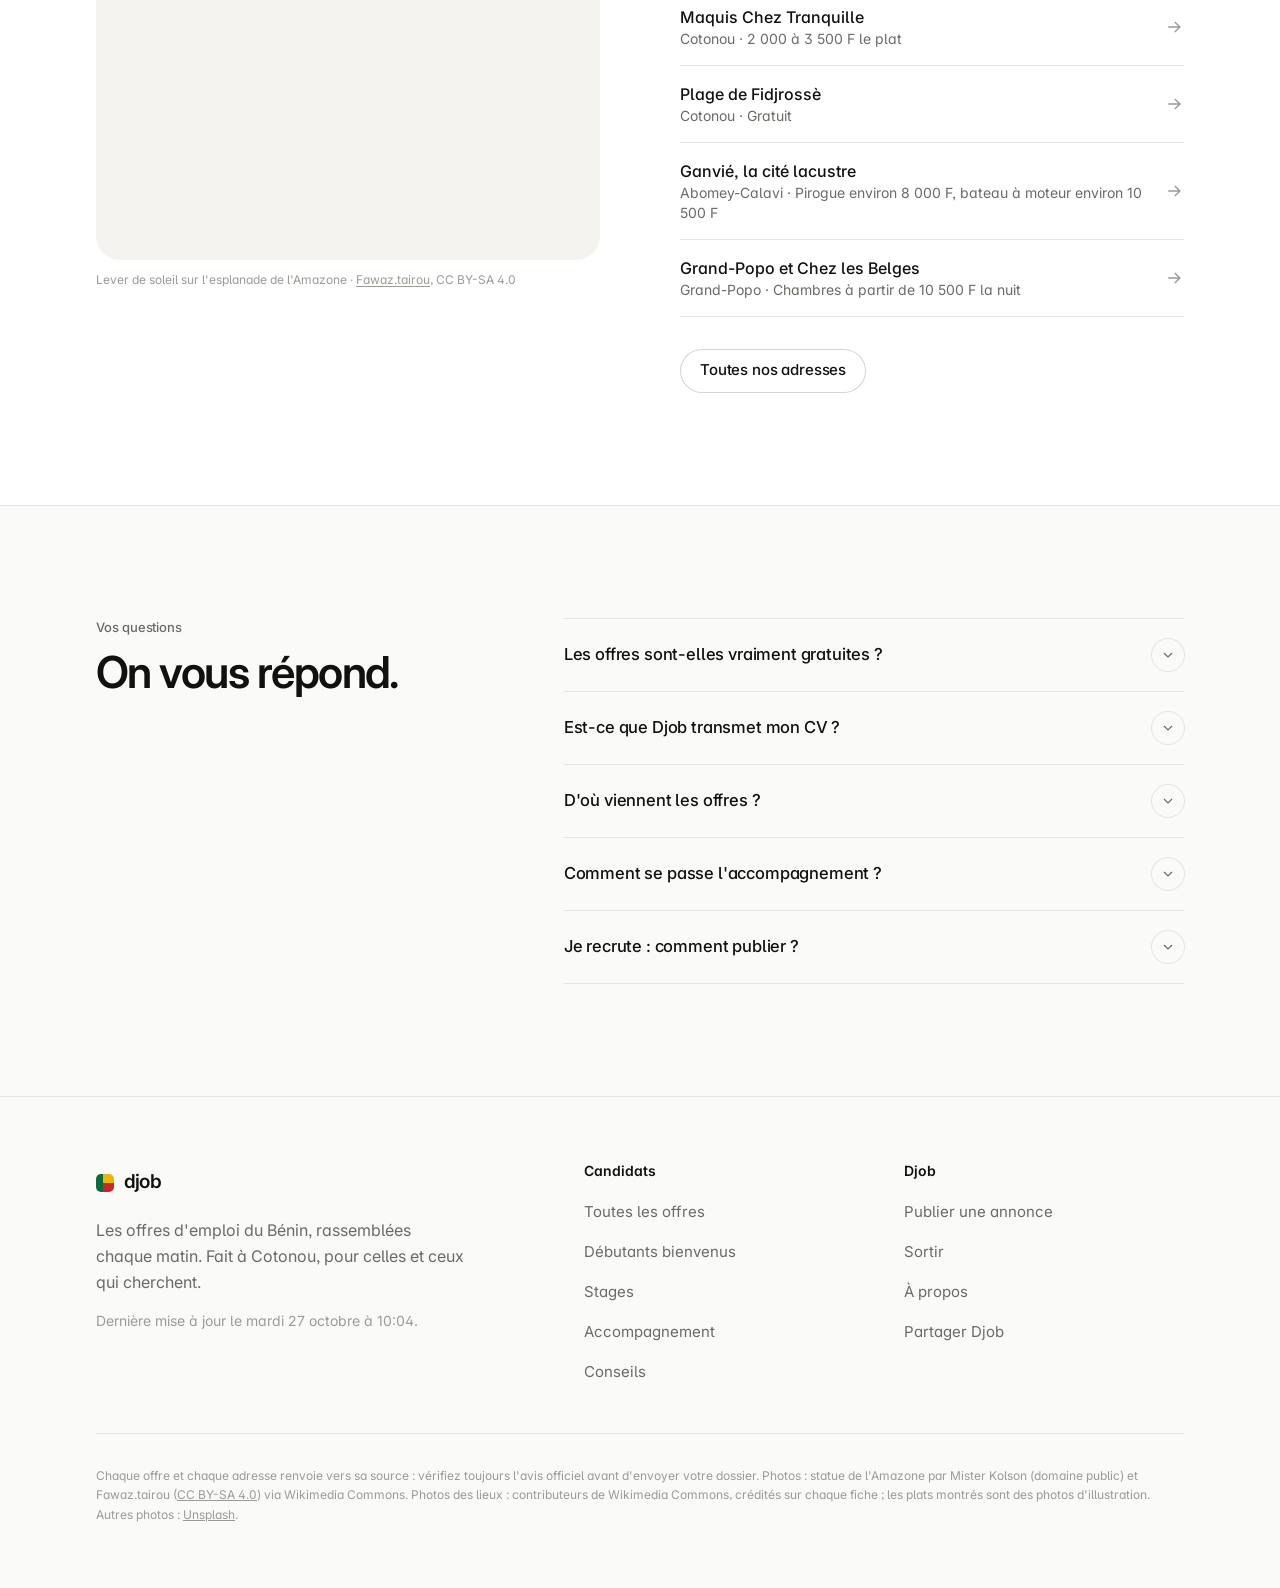
==== commit 5e18b900: "Refonte complète : Tailwind CSS, Inter, design minimaliste - Nouveau système de design : Inter seule" ====
--- a/index.html
+++ b/index.html
@@ -5,7 +5,7 @@
 <meta name="viewport" content="width=device-width,initial-scale=1,viewport-fit=cover">
 <title>Djob · Les offres d'emploi du Bénin</title>
 <meta name="description" content="Toutes les offres d'emploi du Bénin rassemblées chaque matin, un accompagnement pour réussir vos candidatures, et les bonnes adresses pour sortir.">
-<meta name="theme-color" content="#0A7B3E">
+<meta name="theme-color" content="#FFFFFF">
 <meta name="color-scheme" content="light only">
 <link rel="canonical" href="https://djondozy.github.io/offres-emploi/">
 <meta property="og:type" content="website">
@@ -20,1125 +20,388 @@
 <link rel="apple-touch-icon" href="apple-touch-icon.png">
 <link rel="preconnect" href="https://fonts.googleapis.com">
 <link rel="preconnect" href="https://fonts.gstatic.com" crossorigin>
-<link rel="preconnect" href="https://upload.wikimedia.org">
-<link rel="stylesheet" href="https://fonts.googleapis.com/css2?family=Unbounded:wght@500;600;700&family=Figtree:wght@400;500;600;700;800&display=swap">
-<style>
-/* Layout: tricolour top strip + nav · Accueil (Amazone hero, numbers, today's classifieds, services, recruiters, sortir) · Offres · Sortir · Accompagnement · Publier · Carnet · Conseils · À propos. Light only. */
-:root{
-  --bg:#FFFFFF; --ink:#121410; --ink-2:#2C302A; --muted:#5C6158; --line:#E3E6E0; --sunk:#F3F5F1;
-  --green:#0A7B3E; --green-2:#086634; --green-d:#0B3D25; --green-t:#E8F3EC;
-  --yellow:#F5C518; --yellow-t:#FFF5D1; --yellow-ink:#715400;
-  --red:#D7262F; --red-t:#FCEAE8; --red-ink:#B11E26;
-  --display:"Unbounded","Arial Black",system-ui,sans-serif;
-  --body:"Figtree","Segoe UI",system-ui,sans-serif;
-  --r:14px; color-scheme:light;
-  --pagne:url("data:image/svg+xml,%3Csvg xmlns='http://www.w3.org/2000/svg' width='48' height='12' viewBox='0 0 48 12'%3E%3Cpath d='M0 12 6 0l6 12z' fill='%230A7B3E'/%3E%3Cpath d='M18 0l6 6-6 6-6-6z' fill='%23F5C518'/%3E%3Cpath d='M24 12 30 0l6 12z' fill='%23D7262F'/%3E%3Cpath d='M42 0l6 6-6 6-6-6z' fill='%23121410'/%3E%3C/svg%3E");
-}
-*{box-sizing:border-box}
-[hidden]{display:none!important}
-html{-webkit-text-size-adjust:100%;scroll-padding-top:90px}
-body{margin:0;background:var(--bg);color:var(--ink);font:16.5px/1.6 var(--body);padding-bottom:env(safe-area-inset-bottom,0px)}
-button,input,select,textarea{font:inherit;color:inherit}
-a{color:inherit}
-img{max-width:100%;display:block}
-.sr{position:absolute;width:1px;height:1px;overflow:hidden;clip:rect(0 0 0 0)}
-:focus-visible{outline:2.5px solid var(--green);outline-offset:2px;border-radius:8px}
-.wrap{max-width:1180px;margin:0 auto;padding-left:max(18px,env(safe-area-inset-left,0px));padding-right:max(18px,env(safe-area-inset-right,0px))}
-h1,h2,h3{text-wrap:balance}
-.g{color:var(--green)}
-.pagne{height:12px;background:var(--pagne) repeat-x;background-size:48px 12px}
-
-.flagline{display:grid;grid-template-columns:1fr 1fr 1fr;height:5px}
-.flagline i:nth-child(1){background:var(--green)}.flagline i:nth-child(2){background:var(--yellow)}.flagline i:nth-child(3){background:var(--red)}
-body::before{content:"";position:fixed;inset:0 0 auto;height:env(safe-area-inset-top,0px);z-index:41;background:#fff}
-.top{position:sticky;top:env(safe-area-inset-top,0px);z-index:40;background:rgba(255,255,255,.96);backdrop-filter:blur(10px);border-bottom:1px solid var(--line)}
-.top .wrap{display:flex;align-items:center;gap:10px;height:66px}
-.logo{display:flex;align-items:center;gap:9px;font:700 22px/1 var(--display);letter-spacing:-.03em;color:var(--ink);text-decoration:none;margin-right:auto;min-height:44px}
-.mark{width:22px;height:22px;border-radius:5px;overflow:hidden;display:grid;grid-template-columns:2fr 3fr;grid-template-rows:1fr 1fr;flex:none}
-.mark i:first-child{grid-row:1/3;background:var(--green)}.mark i:nth-child(2){background:var(--yellow)}.mark i:nth-child(3){background:var(--red)}
-.nav{display:flex;gap:2px}
-.nav button{border:0;background:transparent;padding:9px 12px;border-radius:9px;font-weight:600;font-size:15px;color:var(--ink-2);cursor:pointer;display:inline-flex;gap:6px;align-items:center;position:relative}
-.nav button:hover{background:var(--sunk)}
-.nav button[aria-current="page"]{color:var(--green)}
-.nav button[aria-current="page"]::after{content:"";position:absolute;left:12px;right:12px;bottom:2px;height:2.5px;border-radius:2px;background:var(--green)}
-.n{background:var(--red);color:#fff;border-radius:999px;font-size:11px;padding:0 6px;line-height:18px;font-weight:700}
-.btn{display:inline-flex;align-items:center;justify-content:center;gap:8px;border-radius:12px;padding:12px 18px;font-weight:700;border:0;cursor:pointer;text-decoration:none;font-size:15.5px;line-height:1.2;text-align:center;min-height:44px;transition:background-color .15s,color .15s,border-color .15s}
-.btn.green{background:var(--green);color:#fff}.btn.green:hover{background:var(--green-2)}
-.btn.yellow{background:var(--yellow);color:var(--ink)}
-.btn.ink{background:var(--ink);color:#fff}
-.btn.line{background:#fff;color:var(--ink);border:1.5px solid var(--ink)}
-.btn.soft{background:var(--sunk);color:var(--ink)}
-.btn.wa{background:#127A40;color:#fff}.btn.wa:hover{background:#0E6635}
-.btn.small{padding:8px 13px;font-size:14px;border-radius:10px;min-height:40px}
-@media (max-width:959px){.nav,.top .btn{display:none}}
-
-.tabbar{display:none}
-@media (max-width:959px){
-  .tabbar{display:grid;grid-template-columns:repeat(5,1fr);position:fixed;left:0;right:0;bottom:0;z-index:40;background:#fff;border-top:1px solid var(--line);padding:5px max(4px,env(safe-area-inset-left,0px)) calc(5px + env(safe-area-inset-bottom,0px)) max(4px,env(safe-area-inset-right,0px))}
-  .tabbar button{border:0;background:none;display:flex;flex-direction:column;align-items:center;gap:3px;font-size:12px;min-height:52px;font-weight:600;color:var(--muted);padding:6px 0;cursor:pointer;position:relative}
-  .tabbar button[aria-current="page"]{color:var(--green)}
-  .tabbar button[aria-current="page"]::before{content:"";position:absolute;top:-5px;left:28%;right:28%;height:3px;border-radius:0 0 3px 3px;background:var(--green)}
-  .tabbar .n{position:absolute;top:0;left:calc(50% + 7px);font-size:10px;line-height:16px;padding:0 5px}
-  main{padding-bottom:80px}
-}
-
-.label{display:inline-flex;align-items:center;gap:8px;font-size:13px;font-weight:700;letter-spacing:.08em;text-transform:uppercase;color:var(--ink-2)}
-.label::before{content:"";width:10px;height:10px;background:var(--green);border-radius:2px}
-.label.y::before{background:var(--yellow)}.label.r::before{background:var(--red)}
-.h2{font:700 clamp(26px,4.2vw,40px)/1.12 var(--display);letter-spacing:-.025em;margin:12px 0 10px}
-.lede{color:var(--muted);font-size:17.5px;max-width:60ch;margin:0}
-.band{padding-block:72px}
-.band.gt{background:var(--green-t)}.band.yt{background:var(--yellow-t)}.band.sunk{background:var(--sunk)}
-.band.dark{background:var(--green-d);color:#E9F2EC}
-.band.dark .lede{color:#B8CCBF}.band.dark .label{color:#E9F2EC}.band.dark .label::before{background:var(--yellow)}
-@media (max-width:640px){.band{padding-block:52px}}
-.sec-head{display:flex;justify-content:space-between;align-items:flex-end;gap:16px;flex-wrap:wrap;margin-bottom:26px}
-
-.hero{padding-block:44px 34px}
-.hero-grid{display:grid;grid-template-columns:minmax(0,1.15fr) minmax(0,.85fr);gap:48px;align-items:center}
-.where{font-weight:600;color:var(--muted);font-size:15px;margin:0}
-.hero h1{font:700 clamp(36px,6.2vw,64px)/1.04 var(--display);letter-spacing:-.035em;margin:14px 0 18px}
-.hero h1 .hl{background:linear-gradient(transparent 62%,var(--yellow) 62%,var(--yellow) 90%,transparent 90%);padding:0 .06em}
-.hero .lede{color:var(--ink-2);font-size:18px}
-.search{margin-top:26px;display:flex;gap:8px;max-width:600px}
-.search .field-in{flex:1;min-width:0;display:flex;align-items:center;gap:10px;border:1.5px solid var(--ink);border-radius:12px;padding:0 14px;background:#fff}
-.search .field-in:focus-within{border-color:var(--green);box-shadow:0 0 0 4px var(--green-t)}
-.search input{flex:1;min-width:0;border:0;outline:0;padding:14px 0;font-size:16.5px;background:transparent}
-.popular{display:flex;flex-wrap:wrap;gap:6px 14px;margin-top:14px;font-size:14.5px;color:var(--muted)}
-.popular button{border:0;background:none;padding:10px 2px;margin:-10px 0;color:var(--ink);font-weight:600;cursor:pointer;text-decoration:underline;text-decoration-color:var(--yellow);text-decoration-thickness:2px;text-underline-offset:4px}
-.amazone{position:relative;justify-self:end;width:100%;max-width:440px;margin:0}
-.amazone .ph{aspect-ratio:4/5;border-radius:22px;overflow:hidden;background:#C9D9E3}
-.amazone img{width:100%;height:100%;object-fit:cover;object-position:52% 30%}
-.amazone .cap{position:absolute;left:-18px;bottom:28px;background:#fff;border-radius:12px;padding:10px 14px;font-size:13.5px;line-height:1.35;box-shadow:0 8px 24px rgba(18,20,16,.14);max-width:230px}
-.amazone .cap b{display:block;font-size:14.5px}
-.amazone .stripe{position:absolute;right:-10px;top:24px;width:12px;height:120px;border-radius:6px;background:linear-gradient(var(--green) 0 33%,var(--yellow) 33% 66%,var(--red) 66%)}
-@media (max-width:899px){.hero-grid{grid-template-columns:minmax(0,1fr);gap:28px}.amazone{justify-self:start;max-width:none}.amazone .ph{aspect-ratio:16/11}.amazone .cap{left:12px;bottom:12px}.amazone .stripe{display:none}}
-@media (max-width:480px){.search{flex-direction:column}.search .btn{width:100%}.hero h1{font-size:34px}}
-
-.numbers{border-top:1px solid var(--line);border-bottom:1px solid var(--line)}
-.numbers .wrap{display:grid;grid-template-columns:repeat(4,minmax(0,1fr))}
-.num{padding:22px 18px 20px;border-left:1px solid var(--line)}
-.num:first-child{border-left:0;padding-left:0}
-.num b{display:block;font:700 34px/1 var(--display);letter-spacing:-.03em;font-variant-numeric:tabular-nums}
-.num span{color:var(--muted);font-size:14.5px}
-@media (max-width:700px){.numbers .wrap{grid-template-columns:repeat(2,minmax(0,1fr))}.num:nth-child(3){border-left:0;padding-left:0}.num:nth-child(n+3){border-top:1px solid var(--line)}.num b{font-size:28px}}
-.readfor{padding-block:18px;font-size:14.5px;color:var(--muted)}
-.readfor b{color:var(--ink-2);font-weight:600}
-
-.dayhead{display:flex;align-items:center;gap:12px;margin:26px 0 8px;font-weight:700;font-size:14px;text-transform:uppercase;letter-spacing:.08em;color:var(--muted)}
-.dayhead::after{content:"";flex:1;height:1px;background:var(--line)}
-#list>.dayhead:first-child{margin-top:0}
-.rows{display:grid;grid-template-columns:repeat(3,minmax(0,1fr));gap:18px}
-@media (max-width:1040px){.rows{grid-template-columns:repeat(2,minmax(0,1fr))}}
-@media (max-width:620px){.rows{grid-template-columns:minmax(0,1fr);gap:14px}}
-.row{position:relative;display:flex;flex-direction:column;background:#fff;border:1.5px solid var(--line);border-radius:16px;overflow:hidden;cursor:pointer;transition:border-color .15s,transform .15s}
-.row:hover{border-color:var(--ink);transform:translateY(-2px)}
-.row:focus-visible{outline:3px solid var(--yellow);outline-offset:2px}
-.row .ph{position:relative;aspect-ratio:2/1;background:var(--green-t);overflow:hidden}
-.row .ph img{width:100%;height:100%;object-fit:cover;display:block;transition:transform .4s}
-.row:hover .ph img{transform:scale(1.04)}
-.row .sect{position:absolute;left:10px;top:10px;z-index:1;background:rgba(255,255,255,.94);color:var(--ink);font-size:12.5px;font-weight:700;border-radius:999px;padding:4px 10px;max-width:calc(100% - 70px);overflow:hidden;text-overflow:ellipsis;white-space:nowrap;box-shadow:0 1px 4px rgba(0,0,0,.12)}
-.avatar{width:50px;height:50px;border-radius:12px;display:grid;place-items:center;font:700 15px var(--display);flex:none}
-.row .avatar{position:relative;z-index:2;margin:-26px 0 0 14px;border:3px solid #fff;box-shadow:0 2px 6px rgba(0,0,0,.08)}
-.row .c{min-width:0;padding:8px 16px 0;flex:1;display:flex;flex-direction:column}
-.row .emp{font-size:14px;color:var(--muted);overflow:hidden;text-overflow:ellipsis;white-space:nowrap}
-.row h3{font-size:17.5px;line-height:1.3;margin:2px 0 0;font-weight:700;display:-webkit-box;-webkit-line-clamp:2;-webkit-box-orient:vertical;overflow:hidden}
-.row .meta{display:flex;flex-wrap:wrap;gap:3px 14px;font-size:14px;color:var(--ink-2);margin-top:8px}
-.row .meta span{display:inline-flex;align-items:center;gap:6px}
-.row .meta svg{color:var(--muted)}
-.row .tags{display:flex;flex-wrap:wrap;gap:6px;margin-top:10px}
-.row .foot{display:flex;justify-content:space-between;align-items:center;gap:10px;margin:14px 16px 0;padding:11px 0 13px;border-top:1px dashed var(--line);font-size:13.5px}
-.row .foot b{color:var(--green);font-weight:700}
-.row .side{position:absolute;top:10px;right:10px;z-index:2}
-.ago{font-size:13px;color:var(--muted);white-space:nowrap}
-.tag{display:inline-flex;align-items:center;gap:5px;font-size:12.5px;font-weight:700;border-radius:6px;padding:3px 8px;white-space:nowrap;background:var(--sunk);color:var(--ink-2)}
-.tag.green{background:var(--green-t);color:var(--green)}
-.tag.yellow{background:var(--yellow-t);color:var(--yellow-ink)}
-.tag.red{background:var(--red-t);color:var(--red-ink)}
-.tag.ink{background:var(--ink);color:#fff}
-.tag.week{background:var(--yellow);color:var(--ink)}
-.keep{border:0;background:rgba(255,255,255,.94);cursor:pointer;color:var(--ink-2);width:44px;height:44px;border-radius:50%;display:grid;place-items:center;box-shadow:0 1px 4px rgba(0,0,0,.15)}
-.keep:hover{background:#fff;color:var(--red)}
-.keep[aria-pressed="true"]{color:var(--red)}
-.keep[aria-pressed="true"] svg{fill:var(--red)}
-
-.how3{display:grid;grid-template-columns:repeat(3,minmax(0,1fr));gap:36px;margin-top:30px}
-.how3 .ic{width:46px;height:46px;border-radius:12px;display:grid;place-items:center;margin-bottom:12px;background:#fff}
-.how3 h3{font:600 19px/1.25 var(--display);margin:0 0 6px;letter-spacing:-.02em}
-.how3 p{margin:0;color:var(--muted)}
-@media (max-width:760px){.how3{grid-template-columns:1fr;gap:24px}}
-.tiles{display:grid;grid-template-columns:repeat(4,minmax(0,1fr));gap:12px;margin-top:34px}
-.tile{border:1.5px solid var(--line);background:#fff;border-radius:var(--r);padding:18px;text-align:left;cursor:pointer;display:flex;flex-direction:column;gap:4px;transition:border-color .15s}
-.tile:hover{border-color:var(--green)}
-.tile b{font:600 17px/1.2 var(--display);letter-spacing:-.02em}
-.tile span{font-size:14px;color:var(--muted)}
-.tile i{width:28px;height:4px;border-radius:2px;margin-bottom:10px}
-@media (max-width:900px){.tiles{grid-template-columns:repeat(2,minmax(0,1fr))}}
-
-.services{display:grid;grid-template-columns:repeat(3,minmax(0,1fr));gap:14px;margin-top:28px}
-@media (max-width:900px){.services{grid-template-columns:repeat(2,minmax(0,1fr))}}
-@media (max-width:600px){.services{grid-template-columns:1fr}}
-.svc{background:#fff;color:var(--ink);border-radius:18px;padding:22px;display:flex;flex-direction:column;gap:8px;border:1.5px solid var(--line)}
-.band.dark .svc{border-color:transparent}
-.svc .for{font-size:13px;font-weight:700;color:var(--green);text-transform:uppercase;letter-spacing:.06em}
-.svc h3{font:600 20px/1.2 var(--display);margin:0;letter-spacing:-.02em}
-.svc p{margin:0;color:var(--muted);font-size:15px}
-.svc ul{margin:4px 0 0;padding:0;list-style:none;display:flex;flex-direction:column;gap:6px;font-size:14.5px}
-.svc li{display:flex;gap:8px}
-.svc li::before{content:"";flex:none;width:7px;height:7px;margin-top:8px;border-radius:2px;background:var(--yellow)}
-.svc .foot{margin-top:auto;padding-top:14px;display:flex;justify-content:space-between;align-items:center;gap:10px;border-top:1px solid var(--line)}
-.svc .price{font-weight:800}
-.svc .price small{display:block;font-weight:500;color:var(--muted);font-size:12.5px}
-
-.recruit{display:grid;grid-template-columns:minmax(0,1.2fr) minmax(0,1fr);gap:40px;align-items:center}
-.checklist{list-style:none;margin:18px 0 0;padding:0;display:flex;flex-direction:column;gap:10px}
-.checklist li{display:flex;gap:10px;align-items:flex-start}
-.checklist li svg{flex:none;color:var(--green);margin-top:3px}
-.mock{background:#fff;border-radius:18px;padding:18px;border:1.5px solid var(--ink);box-shadow:8px 8px 0 var(--yellow)}
-.mock h4{margin:0 0 12px;font-size:12.5px;text-transform:uppercase;letter-spacing:.08em;color:var(--muted)}
-@media (max-width:820px){.recruit{grid-template-columns:minmax(0,1fr)}}
-
-.split{display:grid;grid-template-columns:minmax(0,1fr) minmax(0,1fr);gap:44px;align-items:center}
-.split .ph{border-radius:20px;overflow:hidden;aspect-ratio:4/3;background:#E7D9C2}
-.split .ph img{width:100%;height:100%;object-fit:cover}
-.credit{font-size:12px;color:var(--muted);margin:8px 0 0}
-.credit a{color:inherit}
-@media (max-width:820px){.split{grid-template-columns:minmax(0,1fr)}}
-.mini-list{margin-top:20px;border-top:1px solid var(--line)}
-.mini-list button{width:100%;border:0;border-bottom:1px solid var(--line);background:none;padding:14px 2px;display:flex;justify-content:space-between;align-items:center;gap:12px;text-align:left;cursor:pointer}
-.mini-list button:hover{background:var(--sunk)}
-.mini-list b{display:block;font-size:16px}
-.mini-list span{font-size:14px;color:var(--muted)}
-
-.page-top{padding-block:36px 10px}
-.page-top h1{font:700 clamp(30px,5.4vw,52px)/1.06 var(--display);letter-spacing:-.035em;margin:10px 0 14px}
-.events{display:flex;gap:12px;overflow-x:auto;padding:2px 2px 12px;scroll-snap-type:x proximity}
-.event{flex:0 0 min(84%,320px);scroll-snap-align:start;background:#fff;border:1.5px solid var(--line);border-radius:var(--r);padding:16px;display:flex;gap:14px;cursor:pointer;text-align:left}
-.event:hover{border-color:var(--green)}
-.event .date{flex:none;width:62px;border-radius:10px;background:var(--green);color:#fff;text-align:center;padding:9px 0;line-height:1.1}
-.event .date b{display:block;font:700 22px var(--display)}
-.event .date span{font-size:11.5px;font-weight:700;text-transform:uppercase;color:var(--yellow)}
-.event h3{margin:0 0 4px;font-size:16.5px;line-height:1.25}
-.event p{margin:0;font-size:13.5px;color:var(--muted)}
-.chips{display:flex;flex-wrap:wrap;gap:8px}
-.chip{border:1.5px solid var(--line);background:#fff;border-radius:999px;padding:7px 14px;font-size:14px;font-weight:600;cursor:pointer;white-space:nowrap;display:inline-flex;gap:6px;align-items:center;min-height:44px;transition:background-color .15s,border-color .15s}
-.chip small{font-weight:500;color:var(--muted)}
-.chip[aria-pressed="true"]{background:var(--green);border-color:var(--green);color:#fff}
-.chip[aria-pressed="true"] small{color:inherit;opacity:.8}
-.places{display:grid;grid-template-columns:repeat(3,minmax(0,1fr));gap:14px}
-@media (max-width:1000px){.places{grid-template-columns:repeat(2,minmax(0,1fr))}}
-@media (max-width:640px){.places{grid-template-columns:1fr}}
-.place{position:relative;background:#fff;border:1.5px solid var(--line);border-radius:16px;overflow:hidden;cursor:pointer;display:flex;flex-direction:column;text-align:left;padding:0;transition:border-color .15s,transform .15s;font:inherit;color:inherit}
-.place:hover{border-color:var(--ink);transform:translateY(-2px)}
-.place .ph{position:relative;aspect-ratio:4/3;overflow:hidden;background:var(--sunk)}
-.place .ph img{width:100%;height:100%;object-fit:cover;display:block;transition:transform .5s}
-.place:hover .ph img{transform:scale(1.05)}
-.place .ph.none{display:grid;place-items:center}
-@media (max-width:640px){.place .ph{aspect-ratio:16/10}}
-.place .ph.none svg{width:56px;height:56px;opacity:.9}
-.place .cat{position:absolute;top:12px;left:12px;z-index:1;background:#fff;border-radius:999px;padding:5px 11px 5px 6px;display:inline-flex;align-items:center;gap:6px;font-size:13px;font-weight:700;box-shadow:0 1px 4px rgba(0,0,0,.12)}
-.place .cat i{width:22px;height:22px;border-radius:50%;display:grid;place-items:center}
-.place .cat i svg{width:13px;height:13px}
-.place .illu{position:absolute;right:8px;bottom:7px;z-index:1;font-size:11px;color:#fff;background:rgba(0,0,0,.45);border-radius:4px;padding:1px 6px}
-.place .body{padding:14px 16px 16px;display:flex;flex-direction:column;gap:5px;flex:1}
-.place .top-l{display:flex;justify-content:space-between;align-items:baseline;gap:10px}
-.place .budget{font-weight:800;font-size:14px;letter-spacing:.05em;flex:none}
-.place .budget em{font-style:normal;opacity:.22}
-.place h3{margin:0;font-size:18.5px;line-height:1.25}
-.place .w{font-size:14px;color:var(--muted)}
-.place p{margin:2px 0 0;font-size:14.5px;color:var(--ink-2);display:-webkit-box;-webkit-line-clamp:3;-webkit-box-orient:vertical;overflow:hidden}
-.place .try{font-size:13.5px;color:var(--muted);margin-top:auto;padding-top:8px}
-.place .try b{color:var(--ink);font-weight:700}
-.sheet-ph{margin:-4px 0 16px;border-radius:14px;overflow:hidden;aspect-ratio:16/9;background:var(--sunk)}
-.sheet-ph img{width:100%;height:100%;object-fit:cover;display:block}
-.sheet-ph+.credit{margin:-10px 0 14px}
-
-.searchblock{background:var(--green-d);border-radius:18px;padding:14px;display:flex;flex-direction:column;gap:12px}
-.sb-row{display:grid;grid-template-columns:minmax(0,1.6fr) minmax(0,1fr) minmax(0,1fr);background:#fff;border-radius:11px;overflow:hidden}
-.sb-row label{display:flex;align-items:center;gap:10px;padding:4px 14px;min-width:0;border-left:1px solid var(--line)}
-.sb-row label:first-child{border-left:0}
-.sb-row svg{flex:none;color:var(--muted)}
-.sb-row input,.sb-row select{flex:1;min-width:0;border:0;outline:0;background:transparent;padding:12px 0;font-size:15.5px;appearance:none;-webkit-appearance:none;cursor:pointer}
-.sb-row input{cursor:text}
-.sb-bottom{display:flex;gap:8px;flex-wrap:wrap;align-items:center}
-.qchip{border:1px solid #2D5B42;background:transparent;color:#fff;border-radius:999px;padding:8px 13px;font-size:14px;font-weight:600;cursor:pointer;white-space:nowrap;min-height:44px}
-.qchip[aria-pressed="true"]{background:var(--yellow);color:var(--ink);border-color:var(--yellow)}
-.qchip.f{background:#fff;color:var(--ink);border-color:#fff;display:inline-flex;gap:6px;align-items:center}
-.qchip.f b{background:var(--red);color:#fff;border-radius:999px;padding:0 6px;font-size:12px}
-@media (max-width:760px){.sb-row{grid-template-columns:1fr 1fr}.sb-row label:first-child{grid-column:1/-1;border-bottom:1px solid var(--line)}.sb-row label:nth-child(2){border-left:0}.sb-bottom{flex-wrap:nowrap;overflow-x:auto;scrollbar-width:none}.sb-bottom::-webkit-scrollbar{display:none}}
-.panel{margin-top:12px;background:#fff;border:1.5px solid var(--line);border-radius:16px;padding:18px;display:grid;grid-template-columns:repeat(3,minmax(0,1fr));gap:18px}
-.panel h4{margin:0 0 10px;font-size:13px;letter-spacing:.06em;text-transform:uppercase;color:var(--muted)}
-.panel .foot{grid-column:1/-1;display:flex;justify-content:space-between;align-items:center;gap:10px;border-top:1px solid var(--line);padding-top:14px}
-@media (max-width:760px){.panel{grid-template-columns:1fr}}
-.listhead{display:flex;justify-content:space-between;align-items:center;gap:12px;flex-wrap:wrap;margin:26px 0 12px}
-.count{margin:0;font:700 22px var(--display);letter-spacing:-.02em;display:flex;align-items:baseline;gap:10px;flex-wrap:wrap}
-.count small{font:500 15px var(--body);color:var(--muted);letter-spacing:0}
-.sortsel{display:flex;align-items:center;gap:8px;font-size:14.5px;font-weight:600}
-.sortsel select{border:1.5px solid var(--line);background:#fff;border-radius:10px;padding:8px 12px;min-height:44px;font-weight:600;font-size:14px}
-.alertbtn{border:1.5px dashed var(--green);background:var(--green-t);color:var(--green);border-radius:10px;padding:7px 12px;font-weight:700;font-size:13.5px;cursor:pointer;min-height:44px}
-.more-btn{margin:20px auto 0;display:flex}
-
-.note{border-radius:var(--r);padding:16px 18px;display:flex;gap:14px;align-items:flex-start;font-size:15px;margin:14px 0}
-.note svg{flex:none;margin-top:2px}
-.note p{margin:0}
-.note b{display:block;font-size:16px;margin-bottom:2px}
-.note.y{background:var(--yellow-t)} .note.y svg{color:var(--yellow-ink)}
-.note.g{background:var(--green-t)} .note.g svg{color:var(--green)}
-.empty{text-align:center;padding:44px 20px;border:1.5px dashed var(--line);border-radius:16px;color:var(--muted);background:#fff}
-.empty h3{font-size:20px;color:var(--ink);margin:0 0 6px}
-.empty p{margin:0 auto;max-width:46ch}
-.empty .btn{margin-top:16px}
-
-.formgrid{display:grid;grid-template-columns:minmax(0,1.25fr) minmax(0,1fr);gap:32px;align-items:start}
-@media (max-width:900px){.formgrid{grid-template-columns:minmax(0,1fr)}}
-.form{display:grid;grid-template-columns:1fr 1fr;gap:14px 16px}
-.form .full{grid-column:1/-1}
-.form label{display:flex;flex-direction:column;gap:6px;font-weight:700;font-size:14.5px}
-.form label small{font-weight:500;color:var(--muted)}
-.form input,.form select,.form textarea{border:1.5px solid var(--line);border-radius:11px;padding:11px 13px;font-size:15.5px;background:#fff;font-weight:500}
-.form input:focus,.form select:focus,.form textarea:focus{outline:0;border-color:var(--green);box-shadow:0 0 0 4px var(--green-t)}
-.form textarea{min-height:110px;resize:vertical}
-.form .legend{grid-column:1/-1;font:600 17px var(--display);letter-spacing:-.02em;margin:10px 0 0}
-.form .check{flex-direction:row;align-items:flex-start;gap:10px;font-weight:500}
-.form .check input{width:20px;height:20px;margin-top:2px;accent-color:var(--green);flex:none}
-.form .actions-f{grid-column:1/-1;display:flex;gap:10px;flex-wrap:wrap;margin-top:6px}
-.preview{position:sticky;top:90px}
-@media (max-width:900px){.preview{position:static}}
-@media (max-width:560px){.form{grid-template-columns:1fr}}
-.done{text-align:center;padding:40px 20px;border-radius:18px;background:var(--green-t)}
-.done h3{font:700 24px var(--display);margin:8px 0}
-
-.seg{display:flex;gap:4px;background:var(--sunk);border-radius:12px;padding:4px;margin:8px 0 20px;max-width:520px}
-.seg button{flex:1;border:0;background:transparent;border-radius:9px;padding:9px 10px;font-weight:700;font-size:14.5px;color:var(--muted);cursor:pointer;white-space:nowrap}
-.seg button[aria-selected="true"]{background:#fff;color:var(--ink);box-shadow:0 1px 3px rgba(0,0,0,.08)}
-.stack{display:grid;grid-template-columns:repeat(2,minmax(0,1fr));gap:12px;align-items:start}
-@media (max-width:820px){.stack{grid-template-columns:1fr}}
-.app{background:#fff;border:1.5px solid var(--line);border-radius:var(--r);padding:16px;display:flex;flex-direction:column;gap:10px}
-.app-top{display:flex;justify-content:space-between;gap:10px;align-items:flex-start}
-.app h3{margin:0;font-size:17px;line-height:1.3}
-.app .emp{font-size:13.5px;color:var(--muted)}
-.app-row{display:flex;flex-wrap:wrap;gap:8px;align-items:center;font-size:14px;color:var(--muted)}
-.app select{border:1.5px solid var(--line);border-radius:9px;padding:6px 10px;font-size:14px;background:#fff}
-.app textarea{width:100%;border:1.5px solid var(--line);border-radius:10px;padding:9px 11px;font-size:14.5px;resize:vertical;background:var(--sunk)}
-.relance{background:var(--yellow-t);color:var(--yellow-ink);border-radius:8px;padding:7px 11px;font-size:13.5px;font-weight:600}
-.linkish{border:0;background:none;padding:10px 0;color:var(--green);font-weight:700;cursor:pointer;font-size:14px;text-decoration:underline;text-underline-offset:3px}
-.linkish.danger{color:var(--red-ink)}
-.alert-item{display:flex;justify-content:space-between;align-items:center;gap:10px;background:#fff;border:1.5px solid var(--line);border-radius:var(--r);padding:14px 16px}
-.alert-item b{font-size:16px}
-.alert-item span{display:block;font-size:13.5px;color:var(--muted)}
-.alert-item em{font-style:normal;background:var(--green-t);color:var(--green);border-radius:6px;padding:2px 8px;font-weight:700;font-size:12.5px;margin-left:6px}
-
-.guide{display:grid;gap:10px;max-width:860px}
-details.gd{background:#fff;border:1.5px solid var(--line);border-radius:var(--r)}
-details.gd summary{list-style:none;cursor:pointer;padding:17px 18px;display:flex;gap:14px;align-items:center}
-details.gd summary::-webkit-details-marker{display:none}
-details.gd .gi{width:10px;height:40px;border-radius:3px;flex:none}
-details.gd h3{margin:0;font-size:17px;line-height:1.3}
-details.gd summary p{margin:2px 0 0;font-size:14px;color:var(--muted)}
-details.gd .chev{margin-left:auto;transition:transform .2s;color:var(--muted);flex:none}
-details.gd[open] .chev{transform:rotate(180deg)}
-details.gd .gb{padding:0 18px 18px 42px;display:flex;flex-direction:column;gap:10px}
-details.gd .gb.plain{padding-left:18px}
-details.gd .gb p{margin:0}
-details.gd .gb ul{margin:0;padding-left:20px;display:flex;flex-direction:column;gap:6px}
-@media (max-width:520px){details.gd .gb{padding-left:18px}}
-.mailbox{background:var(--sunk);border-radius:12px;padding:12px 14px;white-space:pre-wrap;font-size:14.5px}
-.about p{max-width:64ch;margin:0 0 14px;font-size:17px}
-.about h2{font:700 24px var(--display);letter-spacing:-.02em;margin:34px 0 14px}
-
-footer{background:var(--ink);color:#C4C9C0;font-size:14.5px}
-footer .inner{padding-block:44px 40px;display:grid;grid-template-columns:1.4fr 1fr 1fr;gap:28px}
-footer .logo{color:#fff}
-footer p{margin:12px 0 0;max-width:40ch}
-footer h4{color:#fff;margin:0 0 10px;font-size:14.5px}
-footer button{border:0;background:none;color:#C4C9C0;padding:10px 0;min-height:44px;cursor:pointer;display:block;font-size:14.5px;text-align:left}
-footer button:hover{color:#fff}
-footer .legal{grid-column:1/-1;border-top:1px solid #2B2F29;padding-top:18px;font-size:13px;color:#8D9389}
-footer .legal a{color:inherit}
-@media (max-width:720px){footer .inner{grid-template-columns:1fr 1fr}footer .inner>div:first-child{grid-column:1/-1}}
-@media (max-width:959px){footer .inner{padding-bottom:110px}}
-
-dialog{border:0;padding:0;background:transparent;max-width:none;max-height:none;width:100%;height:100%;margin:0;color:var(--ink)}
-dialog::backdrop{background:rgba(12,20,14,.45)}
-.sheet{position:fixed;left:0;right:0;bottom:0;max-height:92vh;max-height:92dvh;overflow-y:auto;background:#fff;border-radius:22px 22px 0 0;padding:0 max(20px,env(safe-area-inset-right,0px)) calc(28px + env(safe-area-inset-bottom,0px)) max(20px,env(safe-area-inset-left,0px));animation:up .2s ease-out;overscroll-behavior:contain}
-.sheet::before{content:"";display:block;height:6px;margin:0 -20px 18px;background:linear-gradient(90deg,var(--green) 0 33.3%,var(--yellow) 33.3% 66.6%,var(--red) 66.6%)}
-@media (min-width:960px){.sheet{left:auto;top:0;bottom:0;width:560px;max-height:none;border-radius:0;padding:0 32px 34px;animation:side .2s ease-out}.sheet::before{margin:0 -32px 24px}}
-@keyframes up{from{transform:translateY(30px);opacity:0}}
-@keyframes side{from{transform:translateX(30px);opacity:0}}
-@media (prefers-reduced-motion:reduce){*,*::before,*::after{animation:none!important;transition:none!important;scroll-behavior:auto!important}.row:hover,.place:hover,.row:active,.place:active,.tile:active,.event:active,.row:hover .ph img,.place:hover .ph img{transform:none!important}}
-@media (hover:none){.row:hover,.place:hover{transform:none}.row:hover .ph img,.place:hover .ph img{transform:none}}
-.row:active,.place:active,.tile:active,.event:active{transform:scale(.985)}
-.relax{display:flex;flex-wrap:wrap;justify-content:center;gap:8px;margin-top:16px}
-.relax .chip small{color:var(--green);font-weight:700}
-.empty .hint{font-size:14px;margin-top:14px}
-.s-top{display:flex;gap:14px;align-items:flex-start}
-.s-top>div{flex:1;min-width:0}
-.close{border:0;background:var(--sunk);border-radius:10px;width:44px;height:44px;cursor:pointer;flex:none;display:grid;place-items:center}
-.sheet .emp{font-size:14.5px;color:var(--ink-2)}
-.sheet h2{font:700 24px/1.18 var(--display);letter-spacing:-.025em;margin:4px 0 0}
-.deadline{margin:18px 0 0;padding:13px 15px;border-radius:12px;background:var(--sunk);font-weight:600;display:flex;gap:10px;align-items:center;flex-wrap:wrap}
-.deadline.hot{background:var(--red-t);color:var(--red-ink)}
-.deadline .linkish{margin-left:auto}
-.s-sec{margin-top:24px}
-.s-sec h4{font-size:13px;text-transform:uppercase;letter-spacing:.07em;color:var(--muted);margin:0 0 8px}
-.s-sec p{margin:0}
-.facts{display:grid;grid-template-columns:repeat(2,minmax(0,1fr));gap:8px;margin-top:16px}
-.fact{background:var(--sunk);border-radius:12px;padding:10px 13px;min-width:0}
-.fact span{display:block;font-size:12.5px;color:var(--muted)}
-.fact b{font-weight:700;font-size:15px}
-.postes{list-style:none;margin:0;padding:0}
-.postes li{display:flex;justify-content:space-between;gap:12px;padding:9px 0;border-bottom:1px solid var(--line)}
-.postes li:last-child{border-bottom:0}
-.postes b{color:var(--green)}
-ul.dots{margin:0;padding-left:20px;display:flex;flex-direction:column;gap:5px}
-.how{background:var(--green-t);border-radius:16px;padding:16px;display:flex;flex-direction:column;gap:12px}
-.field span{display:block;font-size:12.5px;color:var(--muted);font-weight:700;margin-bottom:4px}
-.copyrow{display:flex;gap:8px;align-items:stretch}
-.copyrow code{flex:1;min-width:0;background:#fff;border-radius:10px;padding:10px 12px;font:600 15px var(--body);overflow-wrap:anywhere;user-select:all}
-.copy{border:0;background:var(--green);color:#fff;border-radius:10px;padding:0 14px;font-weight:700;font-size:14px;cursor:pointer;flex:none}
-.copy.ok{background:var(--ink)}
-.how .small{font-size:14px;color:var(--muted);margin:0}
-details.tpl{background:#fff;border-radius:12px;padding:10px 12px}
-details.tpl summary{cursor:pointer;font-weight:700;font-size:14.5px}
-details.tpl .mailbox{margin-top:10px}
-details.tpl .btn{margin-top:8px}
-.checks{list-style:none;margin:0;padding:0}
-.checks label{display:flex;gap:10px;align-items:flex-start;padding:7px 0;cursor:pointer}
-.checks input{width:20px;height:20px;accent-color:var(--green);flex:none;margin-top:2px}
-.checks input:checked+span{color:var(--muted);text-decoration:line-through}
-.applied{display:flex;align-items:center;gap:10px;background:var(--green-t);color:var(--green);border-radius:12px;padding:12px 14px;font-weight:600;margin-top:22px}
-.actions{display:grid;grid-template-columns:1fr 1fr;gap:8px;margin-top:22px}
-.actions .wide{grid-column:1/-1}
-.src{margin-top:18px;font-size:13.5px;color:var(--muted)}
-.src a{color:var(--green)}
-.toast{position:fixed;left:50%;bottom:calc(90px + env(safe-area-inset-bottom,0px));transform:translateX(-50%);background:var(--ink);color:#fff;padding:11px 18px;border-radius:12px;font-weight:600;font-size:14.5px;z-index:60;max-width:calc(100% - 32px);text-align:center}
-@media (min-width:960px){.toast{bottom:28px}}
-</style>
+<link rel="stylesheet" href="https://fonts.googleapis.com/css2?family=Inter:opsz,wght@14..32,400..700&display=swap">
+<link rel="stylesheet" href="styles.css">
 </head>
-<body>
-<div class="flagline" aria-hidden="true"><i></i><i></i><i></i></div>
-<header class="top">
-  <div class="wrap">
-    <a class="logo" href="./" data-view="accueil" aria-label="Djob, accueil"><span class="mark" aria-hidden="true"><i></i><i></i><i></i></span>djob</a>
-    <nav class="nav" aria-label="Rubriques">
-      <button type="button" data-view="offres">Offres d'emploi</button>
-      <button type="button" data-view="accompagnement">Accompagnement</button>
-      <button type="button" data-view="sortir">Sortir</button>
-      <button type="button" data-view="conseils">Conseils</button>
-      <button type="button" data-view="moi">Mon carnet <span class="n" data-badge hidden></span></button>
+<body class="min-h-screen">
+
+<!-- Icônes (trait 1,75, style Lucide) -->
+<svg width="0" height="0" class="absolute" aria-hidden="true">
+  <defs>
+    <symbol id="i-search" viewBox="0 0 24 24"><circle cx="11" cy="11" r="7"/><path d="m20 20-3.5-3.5"/></symbol>
+    <symbol id="i-pin" viewBox="0 0 24 24"><path d="M12 21s-7-6.2-7-11.5a7 7 0 0 1 14 0C19 14.8 12 21 12 21z"/><circle cx="12" cy="9.5" r="2.5"/></symbol>
+    <symbol id="i-bag" viewBox="0 0 24 24"><rect x="3" y="7" width="18" height="13" rx="2"/><path d="M8 7V5a2 2 0 0 1 2-2h4a2 2 0 0 1 2 2v2"/></symbol>
+    <symbol id="i-users" viewBox="0 0 24 24"><circle cx="9" cy="8" r="3.5"/><path d="M2.5 20c.6-3.6 3.3-5.5 6.5-5.5s5.9 1.9 6.5 5.5M16 4.6a3.5 3.5 0 0 1 0 6.8M18 14.7c2 .7 3.2 2.5 3.5 5.3"/></symbol>
+    <symbol id="i-heart" viewBox="0 0 24 24"><path d="M20.8 4.6a5.5 5.5 0 0 0-7.8 0L12 5.7l-1-1.1a5.5 5.5 0 0 0-7.8 7.8L12 21l8.8-8.6a5.5 5.5 0 0 0 0-7.8z"/></symbol>
+    <symbol id="i-home" viewBox="0 0 24 24"><path d="M3 10.5 12 4l9 6.5V20a1 1 0 0 1-1 1h-5v-6H9v6H4a1 1 0 0 1-1-1z"/></symbol>
+    <symbol id="i-spark" viewBox="0 0 24 24"><circle cx="9" cy="8" r="3.5"/><path d="M2.5 20c.6-3.6 3.3-5.5 6.5-5.5s5.9 1.9 6.5 5.5"/><path d="m15.5 9 2 2 4-4"/></symbol>
+    <symbol id="i-clock" viewBox="0 0 24 24"><circle cx="12" cy="12" r="9"/><path d="M12 7v5l3 2"/></symbol>
+    <symbol id="i-x" viewBox="0 0 24 24"><path d="M6 6l12 12M18 6 6 18"/></symbol>
+    <symbol id="i-check" viewBox="0 0 24 24"><path d="m5 12.5 4.5 4.5L19 7.5"/></symbol>
+    <symbol id="i-arrow" viewBox="0 0 24 24"><path d="M5 12h14M13 6l6 6-6 6"/></symbol>
+    <symbol id="i-chev" viewBox="0 0 24 24"><path d="m6 9 6 6 6-6"/></symbol>
+    <symbol id="i-filter" viewBox="0 0 24 24"><path d="M4 6h16M7 12h10M10 18h4"/></symbol>
+    <symbol id="i-bell" viewBox="0 0 24 24"><path d="M6 8a6 6 0 1 1 12 0c0 7 3 9 3 9H3s3-2 3-9M10.3 21a1.9 1.9 0 0 0 3.4 0"/></symbol>
+    <symbol id="i-shield" viewBox="0 0 24 24"><path d="M12 3 4 6v6c0 4.5 3.4 8 8 9 4.6-1 8-4.5 8-9V6z"/><path d="M12 8v5M12 16h.01"/></symbol>
+    <symbol id="i-bulb" viewBox="0 0 24 24"><path d="M9 18h6M10 22h4"/><path d="M12 2a7 7 0 0 0-4 12.7c.6.5 1 1.2 1 2.3h6c0-1.1.4-1.8 1-2.3A7 7 0 0 0 12 2z"/></symbol>
+    <symbol id="i-info" viewBox="0 0 24 24"><circle cx="12" cy="12" r="9"/><path d="M12 11v6M12 7.5h.01"/></symbol>
+    <symbol id="i-copy" viewBox="0 0 24 24"><rect x="9" y="9" width="12" height="12" rx="2"/><path d="M5 15H4a1 1 0 0 1-1-1V4a1 1 0 0 1 1-1h10a1 1 0 0 1 1 1v1"/></symbol>
+    <symbol id="i-cal" viewBox="0 0 24 24"><rect x="3" y="5" width="18" height="16" rx="2"/><path d="M3 10h18M8 3v4M16 3v4"/></symbol>
+    <symbol id="i-share" viewBox="0 0 24 24"><path d="M12 3v13M7 8l5-5 5 5M5 14v5a2 2 0 0 0 2 2h10a2 2 0 0 0 2-2v-5"/></symbol>
+    <symbol id="i-wa" viewBox="0 0 24 24"><path fill="currentColor" stroke="none" d="M12 2a10 10 0 0 0-8.6 15.1L2 22l5-1.3A10 10 0 1 0 12 2zm0 18.2a8.2 8.2 0 0 1-4.2-1.1l-.3-.2-3 .8.8-2.9-.2-.3A8.2 8.2 0 1 1 12 20.2zm4.5-6.1c-.2-.1-1.5-.7-1.7-.8-.2-.1-.4-.1-.6.1l-.8 1c-.1.2-.3.2-.5.1a6.7 6.7 0 0 1-3.3-2.9c-.3-.4.2-.4.7-1.4.1-.2 0-.3 0-.4l-.8-1.8c-.2-.5-.4-.4-.6-.4h-.5c-.2 0-.4.1-.7.3-.2.3-.9.9-.9 2.2s.9 2.5 1 2.7c.1.2 1.8 2.8 4.4 3.9 1.7.7 2.3.8 3.1.6.5-.1 1.5-.6 1.7-1.2.2-.6.2-1.1.2-1.2-.1-.1-.3-.2-.6-.3z"/></symbol>
+  </defs>
+</svg>
+
+<a href="#main" class="sr-only focus:not-sr-only focus:fixed focus:left-4 focus:top-4 focus:z-[70] focus:rounded-full focus:bg-ink focus:px-4 focus:py-2 focus:text-white">Aller au contenu</a>
+
+<header class="sticky top-0 z-40 border-b border-line/70 bg-white/85 backdrop-blur-xl" style="padding-top:env(safe-area-inset-top,0px)">
+  <div class="wrap flex h-16 items-center gap-6">
+    <a href="./" data-view="accueil" class="mr-auto flex min-h-[44px] items-center gap-2.5" aria-label="Djob, accueil">
+      <span class="grid h-[18px] w-[18px] grid-cols-[2fr_3fr] grid-rows-2 overflow-hidden rounded-[5px]" aria-hidden="true"><i class="row-span-2 bg-brand-600"></i><i class="bg-[#E9B70C]"></i><i class="bg-[#C8262E]"></i></span>
+      <span class="text-[19px] font-semibold tracking-[-0.04em]">djob</span>
+    </a>
+    <nav class="hidden items-center gap-1 lg:flex" aria-label="Rubriques">
+      <button type="button" class="navlink" data-view="offres">Offres</button>
+      <button type="button" class="navlink" data-view="accompagnement">Accompagnement</button>
+      <button type="button" class="navlink" data-view="sortir">Sortir</button>
+      <button type="button" class="navlink" data-view="conseils">Conseils</button>
+      <button type="button" class="navlink gap-2" data-view="moi">Carnet <span hidden class="num inline-block min-w-[20px] rounded-full bg-ink px-1.5 text-center text-[11px] font-semibold leading-5 text-white" data-badge></span></button>
     </nav>
-    <button class="btn ink small" type="button" data-view="publier">Publier une annonce</button>
+    <button type="button" class="btn-primary btn-sm hidden lg:inline-flex" data-view="publier">Publier une annonce</button>
   </div>
 </header>
 
-<main>
-<section class="view" id="v-accueil">
-  <div class="wrap hero">
-    <div class="hero-grid">
+<main id="main" class="pb-24 lg:pb-0">
+
+<!-- ============ ACCUEIL ============ -->
+<section class="view" id="v-accueil" aria-label="Accueil">
+  <div class="wrap grid grid-cols-[minmax(0,1fr)] items-center gap-12 pb-16 pt-12 sm:pt-20 lg:grid-cols-[1.15fr_.85fr] lg:gap-16 lg:pb-24 lg:pt-24">
+    <div class="animate-rise">
+      <p class="eyebrow flex items-center gap-2" id="hello"><span class="h-1.5 w-1.5 rounded-full bg-brand-500"></span>Mis à jour chaque matin</p>
+      <h1 class="mt-5 text-display">Votre prochain emploi est <span class="whitespace-nowrap">peut-être</span> déjà publié.</h1>
+      <p class="lede mt-6">On lit chaque matin les sites d'emploi, les avis officiels, les ONG et LinkedIn pour vous. Il ne vous reste qu'à choisir, et à postuler directement chez l'employeur.</p>
+      <form id="homeSearch" role="search" class="mt-9 flex max-w-xl items-center gap-2 rounded-full bg-white p-1.5 pl-5 ring-1 ring-line-strong shadow-hair transition-shadow focus-within:ring-2 focus-within:ring-ink">
+        <svg class="h-5 w-5 flex-none fill-none stroke-ink-faint" stroke-width="1.75" aria-hidden="true"><use href="#i-search"/></svg>
+        <label for="hq" class="sr-only">Métier, ville ou employeur</label>
+        <input id="hq" type="search" class="min-w-0 flex-1 bg-transparent py-2.5 text-base placeholder:text-ink-faint focus:outline-none" placeholder="Comptable, chauffeur, Parakou…" autocomplete="off" enterkeyhint="search">
+        <button type="submit" class="btn-primary">Rechercher</button>
+      </form>
+      <div class="mt-5 flex flex-wrap items-center gap-x-1 gap-y-1 text-sm text-ink-muted" id="popular"></div>
+    </div>
+    <figure class="relative hidden lg:block">
+      <picture>
+        <source media="(min-width:1024px)" srcset="https://upload.wikimedia.org/wikipedia/commons/thumb/5/53/Le_monument_de_l%27Amazone.jpg/960px-Le_monument_de_l%27Amazone.jpg">
+        <img src="[data-uri]" alt="La statue de l'Amazone sur l'esplanade de la Marina, à Cotonou" width="960" height="950" class="aspect-[4/5] w-full rounded-[28px] bg-paper-sunk object-cover object-[52%_30%]" fetchpriority="high">
+      </picture>
+      <figcaption class="mt-4 flex items-start justify-between gap-6 text-[13px] leading-snug text-ink-muted"><span><span class="font-medium text-ink">L'Amazone, Cotonou.</span> Hommage aux Agojie, les guerrières du Danxomè.</span><span class="whitespace-nowrap">Domaine public</span></figcaption>
+    </figure>
+  </div>
+
+  <div class="border-y border-line">
+    <dl class="wrap grid grid-cols-2 sm:grid-cols-4" id="numbers"></dl>
+  </div>
+  <p class="wrap pt-5 text-sm text-ink-muted" id="readfor"></p>
+
+  <section class="wrap py-20 sm:py-28" aria-labelledby="h-today">
+    <div class="flex flex-wrap items-end justify-between gap-6">
+      <div><p class="eyebrow">Fraîchement publiées</p><h2 id="h-today" class="mt-3 text-title">Les annonces du jour</h2></div>
+      <button type="button" class="btn-secondary" data-view="offres">Toutes les offres <svg class="h-4 w-4 fill-none stroke-current" stroke-width="1.75" aria-hidden="true"><use href="#i-arrow"/></svg></button>
+    </div>
+    <div id="homeJobs" class="mt-10"></div>
+    <div class="mt-6 grid gap-3 sm:grid-cols-2 lg:grid-cols-4" id="tiles"></div>
+  </section>
+
+  <section class="border-t border-line bg-paper-warm" aria-labelledby="h-how">
+    <div class="wrap py-20 sm:py-28">
+      <p class="eyebrow">Comment ça marche</p>
+      <h2 id="h-how" class="mt-3 max-w-2xl text-title">Pas de compte, pas de frais, pas d'intermédiaire.</h2>
+      <ol class="mt-14 grid gap-10 sm:grid-cols-3 sm:gap-8">
+        <li class="border-t border-ink pt-6"><span class="num text-sm font-medium text-ink-faint">01</span><h3 class="mt-3 text-xl font-semibold tracking-[-0.025em]">Vous cherchez</h3><p class="mt-2 leading-relaxed text-ink-muted">Par métier, par ville ou par niveau d'études. Un cœur pour garder une offre et la retrouver plus tard.</p></li>
+        <li class="border-t border-ink pt-6"><span class="num text-sm font-medium text-ink-faint">02</span><h3 class="mt-3 text-xl font-semibold tracking-[-0.025em]">Vous préparez</h3><p class="mt-2 leading-relaxed text-ink-muted">Chaque fiche liste les pièces à fournir et vous donne le mail ou le message WhatsApp déjà rédigé.</p></li>
+        <li class="border-t border-ink pt-6"><span class="num text-sm font-medium text-ink-faint">03</span><h3 class="mt-3 text-xl font-semibold tracking-[-0.025em]">Vous postulez</h3><p class="mt-2 leading-relaxed text-ink-muted">Directement chez l'employeur. Votre carnet vous aide ensuite à suivre et à relancer au bon moment.</p></li>
+      </ol>
+    </div>
+  </section>
+
+  <section class="wrap py-20 sm:py-28" aria-labelledby="h-coach">
+    <div class="flex flex-wrap items-end justify-between gap-6">
+      <div class="max-w-2xl"><p class="eyebrow">Accompagnement</p><h2 id="h-coach" class="mt-3 text-title">Mettez toutes les chances de votre côté.</h2><p class="lede mt-4">CV, lettre, entretien : un conseiller vous accompagne, à votre rythme. Un service payant et facultatif ; les offres, elles, restent gratuites pour tous.</p></div>
+      <button type="button" class="btn-secondary" data-view="accompagnement">Voir l'accompagnement</button>
+    </div>
+    <div class="mt-12 grid gap-4 md:grid-cols-3" id="homeServices"></div>
+  </section>
+
+  <section class="bg-ink text-white" aria-labelledby="h-recruit">
+    <div class="wrap grid grid-cols-[minmax(0,1fr)] items-center gap-14 py-20 sm:py-28 lg:grid-cols-2">
       <div>
-        <p class="where" id="hello">Bonjour.</p>
-        <h1>Votre prochain job est <span class="hl">peut-être déjà publié</span>.</h1>
-        <p class="lede">Chaque matin, on lit les sites d'emploi, les avis officiels, les ONG et LinkedIn pour vous. Il ne vous reste qu'à choisir, et à postuler directement chez l'employeur.</p>
-        <form class="search" id="homeSearch" role="search">
-          <label class="field-in"><svg width="20" height="20" viewBox="0 0 24 24" fill="none" stroke="currentColor" stroke-width="2.2" stroke-linecap="round" aria-hidden="true"><circle cx="11" cy="11" r="7"/><path d="m20 20-3.5-3.5"/></svg><span class="sr">Métier, ville ou employeur</span><input id="hq" type="search" placeholder="Comptable, chauffeur, Parakou…" autocomplete="off" enterkeyhint="search"></label>
-          <button class="btn green" type="submit">Chercher</button>
+        <p class="text-[13px] font-medium text-white/50">Vous recrutez ?</p>
+        <h2 id="h-recruit" class="mt-3 text-title">Publiez votre annonce, gratuitement.</h2>
+        <p class="mt-4 max-w-[52ch] text-lg leading-relaxed text-white/65">Deux minutes de formulaire. On relit chaque annonce avant de la mettre en ligne, pour que les candidats puissent vous faire confiance.</p>
+        <ul class="mt-8 space-y-3 text-white/85">
+          <li class="flex items-center gap-3"><svg class="h-5 w-5 fill-none stroke-white/50" stroke-width="2" aria-hidden="true"><use href="#i-check"/></svg>En ligne en moins de 24 h, après vérification</li>
+          <li class="flex items-center gap-3"><svg class="h-5 w-5 fill-none stroke-white/50" stroke-width="2" aria-hidden="true"><use href="#i-check"/></svg>Les candidats vous écrivent directement</li>
+          <li class="flex items-center gap-3"><svg class="h-5 w-5 fill-none stroke-white/50" stroke-width="2" aria-hidden="true"><use href="#i-check"/></svg>Partage facile sur WhatsApp</li>
+        </ul>
+        <button type="button" class="btn mt-10 bg-white text-ink hover:bg-white/90" data-view="publier">Publier une annonce</button>
+      </div>
+      <div class="rounded-3xl bg-white/[.06] p-3 ring-1 ring-white/10" aria-hidden="true">
+        <div class="rounded-2xl bg-white p-1 text-ink" id="recruitMock"></div>
+      </div>
+    </div>
+  </section>
+
+  <section class="wrap grid grid-cols-[minmax(0,1fr)] items-center gap-12 py-20 sm:py-28 lg:grid-cols-2 lg:gap-20" aria-labelledby="h-out">
+    <figure class="order-2 lg:order-1">
+      <img src="https://upload.wikimedia.org/wikipedia/commons/thumb/4/45/Lever_de_soleil_sur_l%27Esplanade_de_l%27amazone_%C3%A0_Cotonou.jpg/960px-Lever_de_soleil_sur_l%27Esplanade_de_l%27amazone_%C3%A0_Cotonou.jpg" alt="Lever de soleil sur l'esplanade de l'Amazone à Cotonou" loading="lazy" decoding="async" class="aspect-[4/3] w-full rounded-[24px] bg-paper-sunk object-cover">
+      <figcaption class="mt-3 text-xs text-ink-faint">Lever de soleil sur l'esplanade de l'Amazone · <a class="underline underline-offset-2" href="https://commons.wikimedia.org/wiki/File:Lever_de_soleil_sur_l%27Esplanade_de_l%27amazone_%C3%A0_Cotonou.jpg" target="_blank" rel="noopener">Fawaz.tairou</a>, CC BY-SA 4.0</figcaption>
+    </figure>
+    <div class="order-1 lg:order-2">
+      <p class="eyebrow">Sortir</p>
+      <h2 id="h-out" class="mt-3 text-title">Et le week-end, on souffle.</h2>
+      <p class="lede mt-4">Chercher du travail, ça use. Nos adresses pour manger, se poser au bord de l'eau ou découvrir le pays, de Fidjrossè à Grand-Popo, avec les vrais prix.</p>
+      <div class="mt-8 divide-y divide-line border-y border-line" id="homeSortir"></div>
+      <button type="button" class="btn-secondary mt-8" data-view="sortir">Toutes nos adresses</button>
+    </div>
+  </section>
+
+  <section class="border-t border-line bg-paper-warm" aria-labelledby="h-faq">
+    <div class="wrap grid gap-10 py-20 sm:py-28 lg:grid-cols-[1fr_1.6fr] lg:gap-20">
+      <div><p class="eyebrow">Vos questions</p><h2 id="h-faq" class="mt-3 text-title">On vous répond.</h2></div>
+      <div class="divide-y divide-line border-y border-line" id="faqHome"></div>
+    </div>
+  </section>
+</section>
+
+<!-- ============ OFFRES ============ -->
+<section class="view" id="v-offres" hidden aria-labelledby="h-offres">
+  <div class="wrap pt-12 sm:pt-16">
+    <p class="eyebrow">Offres d'emploi</p>
+    <h1 id="h-offres" class="mt-3 text-title">Toutes les offres ouvertes</h1>
+
+    <div class="mt-8 rounded-2xl bg-white ring-1 ring-line-strong shadow-hair">
+      <div class="grid sm:grid-cols-[1.6fr_1fr_1fr]">
+        <label class="flex items-center gap-3 px-4 sm:px-5">
+          <svg class="h-5 w-5 flex-none fill-none stroke-ink-faint" stroke-width="1.75" aria-hidden="true"><use href="#i-search"/></svg>
+          <span class="sr-only">Recherche</span>
+          <input id="q" type="search" class="min-w-0 flex-1 bg-transparent py-4 text-base placeholder:text-ink-faint focus:outline-none" placeholder="Métier, employeur, mot-clé…" autocomplete="off" enterkeyhint="search">
+          <kbd class="hidden rounded-md px-1.5 text-xs text-ink-faint ring-1 ring-line md:inline">/</kbd>
+        </label>
+        <label class="flex items-center gap-2.5 border-t border-line px-4 sm:border-l sm:border-t-0 sm:px-5">
+          <svg class="h-[18px] w-[18px] flex-none fill-none stroke-ink-faint" stroke-width="1.75" aria-hidden="true"><use href="#i-bag"/></svg>
+          <span class="sr-only">Contrat</span><select id="f-contrat-sel" class="min-w-0 flex-1 cursor-pointer appearance-none bg-transparent py-4 text-[15px] focus:outline-none"></select>
+        </label>
+        <label class="flex items-center gap-2.5 border-t border-line px-4 sm:border-l sm:border-t-0 sm:px-5">
+          <svg class="h-[18px] w-[18px] flex-none fill-none stroke-ink-faint" stroke-width="1.75" aria-hidden="true"><use href="#i-pin"/></svg>
+          <span class="sr-only">Ville</span><select id="f-ville" class="min-w-0 flex-1 cursor-pointer appearance-none bg-transparent py-4 text-[15px] focus:outline-none"></select>
+        </label>
+      </div>
+    </div>
+    <div class="no-scrollbar -mx-5 mt-4 flex gap-2 overflow-x-auto px-5 sm:mx-0 sm:flex-wrap sm:px-0" id="quick"></div>
+
+    <div class="mt-4 rounded-2xl bg-paper-warm p-5 ring-1 ring-line sm:p-6" id="panel" hidden>
+      <div class="grid gap-7 md:grid-cols-3">
+        <div><h3 class="eyebrow">Votre niveau d'études</h3><div class="mt-3 flex flex-wrap gap-2" id="f-niv"></div></div>
+        <div><h3 class="eyebrow">Domaine</h3><div class="mt-3 flex flex-wrap gap-2" id="f-sect"></div></div>
+        <div><h3 class="eyebrow">Où ?</h3><div class="mt-3 flex flex-wrap gap-2" id="f-zone"></div></div>
+      </div>
+      <div class="mt-6 flex items-center justify-between gap-4 border-t border-line pt-5"><button type="button" class="btn-ghost btn-sm -ml-3" data-reset>Tout effacer</button><button type="button" class="btn-primary btn-sm" data-toggle-panel>Voir les offres</button></div>
+    </div>
+
+    <div class="mt-10 flex flex-wrap items-center justify-between gap-4">
+      <p class="flex items-baseline gap-3 text-2xl font-semibold tracking-[-0.03em]" id="count" aria-live="polite" aria-atomic="true"></p>
+      <div class="flex flex-wrap items-center gap-2">
+        <button type="button" id="alertBtn" class="btn-secondary btn-sm" hidden><svg class="h-4 w-4 fill-none stroke-current" stroke-width="1.75" aria-hidden="true"><use href="#i-bell"/></svg>Me prévenir des nouvelles offres</button>
+        <label class="relative"><span class="sr-only">Trier</span><select id="f-tri" class="input min-h-[40px] rounded-full py-0 pl-4 text-sm"><option value="recent">Les plus récentes</option><option value="urgence">Date limite proche</option><option value="postes">Le plus de postes</option></select></label>
+      </div>
+    </div>
+    <div id="list" class="mt-6 pb-20"><div class="py-24 text-center text-ink-muted">Chargement des offres du jour…</div></div>
+  </div>
+</section>
+
+<!-- ============ ACCOMPAGNEMENT ============ -->
+<section class="view" id="v-accompagnement" hidden aria-labelledby="h-acc">
+  <div class="wrap pb-20 pt-12 sm:pt-16">
+    <p class="eyebrow">Accompagnement</p>
+    <h1 id="h-acc" class="mt-3 max-w-3xl text-title">Un regard extérieur change tout.</h1>
+    <p class="lede mt-4">Un CV qu'on lit jusqu'au bout, une lettre qui sonne juste, un entretien où l'on arrive serein. Choisissez ce dont vous avez besoin, on s'occupe du reste.</p>
+    <div class="note mt-8 max-w-3xl bg-signal-amberbg text-ink-soft"><svg class="mt-0.5 h-5 w-5 flex-none fill-none stroke-signal-amber" stroke-width="1.75" aria-hidden="true"><use href="#i-info"/></svg><p><b>Un service de Djob, jamais une condition pour postuler.</b>Les offres restent gratuites et accessibles à tous. Un employeur ne vous demandera jamais de payer : si c'est le cas, méfiez-vous.</p></div>
+    <div class="mt-12 grid gap-4 md:grid-cols-2 lg:grid-cols-3" id="services"></div>
+
+    <div class="mt-24 grid gap-12 lg:grid-cols-[1.3fr_1fr] lg:gap-16" id="reserver">
+      <div>
+        <p class="eyebrow">Réserver</p>
+        <h2 class="mt-3 text-title">Parlons de votre projet.</h2>
+        <p class="lede mt-4">Dites-nous où vous en êtes. On vous recontacte sur WhatsApp pour fixer un moment et vous donner le tarif exact.</p>
+        <form id="coachForm" class="mt-10 grid gap-5 sm:grid-cols-2" novalidate>
+          <label class="field">Votre nom<input class="input" id="c-nom" name="nom" required autocomplete="name"></label>
+          <label class="field">Numéro WhatsApp<input class="input" id="c-tel" name="tel" required inputmode="tel" autocomplete="tel" placeholder="01 XX XX XX XX"></label>
+          <label class="field sm:col-span-2">Ce dont vous avez besoin<select class="input" id="c-service" name="service" required></select></label>
+          <label class="field sm:col-span-2">Le poste ou le domaine visé <small>Par exemple : comptable dans une banque, premier emploi en communication…</small><input class="input" id="c-poste" name="poste"></label>
+          <label class="field sm:col-span-2">Un mot sur votre situation <small>Facultatif</small><textarea class="input" id="c-msg" name="message" rows="3"></textarea></label>
+          <label class="field">Vos disponibilités<input class="input" id="c-dispo" name="dispo" placeholder="Le soir, le samedi matin…"></label>
+          <label class="field">Ville<input class="input" id="c-ville" name="ville" placeholder="Cotonou"></label>
+          <div class="flex flex-wrap gap-3 sm:col-span-2"><button type="submit" class="btn-primary">Envoyer ma demande</button><button type="button" class="btn-wa" data-wa-coach hidden><svg class="h-[18px] w-[18px]" aria-hidden="true"><use href="#i-wa"/></svg>Écrire sur WhatsApp</button></div>
+          <p class="text-sm text-ink-muted sm:col-span-2" id="coachMsg" role="status"></p>
         </form>
-        <div class="popular" id="popular"></div>
-      </div>
-      <figure class="amazone">
-        <div class="ph"><img src="https://upload.wikimedia.org/wikipedia/commons/thumb/5/53/Le_monument_de_l%27Amazone.jpg/960px-Le_monument_de_l%27Amazone.jpg" alt="La statue de l'Amazone sur l'esplanade de la Marina, à Cotonou" width="960" height="950" fetchpriority="high"></div>
-        <figcaption class="cap"><b>L'Amazone, Cotonou</b>Hommage aux Agojie, les guerrières du Danxomè. Du courage, pour la recherche aussi.</figcaption>
-        <span class="stripe" aria-hidden="true"></span>
-      </figure>
-    </div>
-  </div>
-  <div class="numbers"><div class="wrap" id="numbers"></div></div>
-  <div class="wrap readfor" id="readfor"></div>
-  <div class="pagne" aria-hidden="true"></div>
-
-  <section class="band">
-    <div class="wrap">
-      <div class="sec-head"><div><span class="label">Fraîchement publiées</span><h2 class="h2">Les annonces du jour</h2></div><button class="btn line" type="button" data-view="offres">Toutes les offres</button></div>
-      <div id="homeJobs"></div>
-    </div>
-  </section>
-
-  <section class="band gt">
-    <div class="wrap">
-      <span class="label">Comment ça marche</span>
-      <h2 class="h2">Pas de compte, pas de frais, pas d'intermédiaire</h2>
-      <div class="how3">
-        <div><div class="ic"><svg width="24" height="24" viewBox="0 0 24 24" fill="none" stroke="#0A7B3E" stroke-width="2" stroke-linecap="round" aria-hidden="true"><circle cx="11" cy="11" r="7"/><path d="m20 20-3.5-3.5"/></svg></div><h3>Vous cherchez</h3><p>Par métier, par ville ou par niveau d'études. Un cœur pour garder une offre et la retrouver plus tard.</p></div>
-        <div><div class="ic"><svg width="24" height="24" viewBox="0 0 24 24" fill="none" stroke="#715400" stroke-width="2" stroke-linecap="round" aria-hidden="true"><path d="M14 3H6v18h12V7z"/><path d="M14 3v4h4M9 13l2 2 4-4"/></svg></div><h3>Vous préparez</h3><p>Chaque fiche liste les pièces à fournir et vous donne le mail ou le message WhatsApp déjà rédigé.</p></div>
-        <div><div class="ic"><svg width="24" height="24" viewBox="0 0 24 24" fill="none" stroke="#B11E26" stroke-width="2" stroke-linecap="round" aria-hidden="true"><path d="M22 2 11 13M22 2l-7 20-4-9-9-4z"/></svg></div><h3>Vous postulez</h3><p>Directement chez l'employeur. Ensuite, votre carnet vous aide à suivre et à relancer au bon moment.</p></div>
-      </div>
-      <div class="tiles" id="tiles"></div>
-    </div>
-  </section>
-
-  <section class="band dark">
-    <div class="wrap">
-      <div class="sec-head"><div><span class="label">Accompagnement</span><h2 class="h2">Mettez toutes les chances de votre côté</h2><p class="lede">CV, lettre, entretien : un conseiller Djob vous accompagne, à votre rythme. C'est un service payant et facultatif ; les offres, elles, restent gratuites pour tout le monde.</p></div><button class="btn yellow" type="button" data-view="accompagnement">Voir l'accompagnement</button></div>
-      <div class="services" id="homeServices"></div>
-    </div>
-  </section>
-
-  <section class="band yt">
-    <div class="wrap recruit">
+      </div>
+      <aside class="lg:pt-16">
+        <div class="card p-7 lg:sticky lg:top-24">
+          <h3 class="text-lg font-semibold tracking-[-0.02em]">Ce qui se passe ensuite</h3>
+          <ol class="mt-6 space-y-6">
+            <li class="flex gap-4"><span class="num grid h-7 w-7 flex-none place-items-center rounded-full bg-paper-sunk text-sm font-medium">1</span><p class="leading-relaxed text-ink-soft">On vous écrit sur WhatsApp sous 24 h, les jours ouvrés.</p></li>
+            <li class="flex gap-4"><span class="num grid h-7 w-7 flex-none place-items-center rounded-full bg-paper-sunk text-sm font-medium">2</span><p class="leading-relaxed text-ink-soft">On convient ensemble du service, du tarif et du créneau.</p></li>
+            <li class="flex gap-4"><span class="num grid h-7 w-7 flex-none place-items-center rounded-full bg-paper-sunk text-sm font-medium">3</span><p class="leading-relaxed text-ink-soft">Vous ne payez qu'une fois d'accord, jamais avant.</p></li>
+          </ol>
+        </div>
+      </aside>
+    </div>
+  </div>
+</section>
+
+<!-- ============ PUBLIER ============ -->
+<section class="view" id="v-publier" hidden aria-labelledby="h-pub">
+  <div class="wrap pb-20 pt-12 sm:pt-16">
+    <p class="eyebrow">Recruteurs</p>
+    <h1 id="h-pub" class="mt-3 text-title">Publier une annonce</h1>
+    <p class="lede mt-4">Gratuit, sans compte. On relit chaque annonce avant de la mettre en ligne, en général en moins de 24 h. Les coordonnées de la personne qui publie restent privées.</p>
+    <div class="mt-12 grid gap-12 lg:grid-cols-[1.3fr_1fr] lg:gap-16">
+      <form id="adForm" class="grid gap-5 sm:grid-cols-2" novalidate>
+        <h2 class="text-lg font-semibold tracking-[-0.02em] sm:col-span-2">Le poste</h2>
+        <label class="field sm:col-span-2">Intitulé du poste<input class="input" id="a-titre" name="titre" required placeholder="Ex. : Comptable, Vendeuse en boutique…"></label>
+        <label class="field">Entreprise ou structure<input class="input" id="a-employeur" name="employeur" required></label>
+        <label class="field">Nombre de postes<input class="input" id="a-nb" name="nb" type="number" min="1" value="1"></label>
+        <label class="field">Ville<input class="input" id="a-ville" name="ville" required placeholder="Cotonou, Parakou…"></label>
+        <label class="field">Type de contrat<select class="input" id="a-contrat" name="contrat"><option>CDI</option><option>CDD</option><option>Stage</option><option>Temps partiel</option><option>Prestation / consultance</option><option>Missions ponctuelles</option></select></label>
+        <label class="field">Niveau d'études demandé<select class="input" id="a-niveau" name="niveau"><option>Sans diplôme exigé</option><option>BEPC</option><option>BAC</option><option>BAC+2</option><option>BAC+3 / Licence</option><option>BAC+5 / Master</option></select></label>
+        <label class="field">Expérience demandée<select class="input" id="a-exp" name="experience"><option>Débutant accepté</option><option>1 à 3 ans</option><option>3 à 5 ans</option><option>5 ans et +</option></select></label>
+        <label class="field sm:col-span-2">Missions et profil recherché <small>Quelques lignes suffisent : ce que la personne fera, ce que vous attendez.</small><textarea class="input" id="a-desc" name="description" required rows="5"></textarea></label>
+        <label class="field">Salaire <small>Facultatif, mais très apprécié</small><input class="input" id="a-salaire" name="salaire" placeholder="Ex. : 120 000 F / mois"></label>
+        <label class="field">Date limite <small>&nbsp;</small><input class="input" id="a-date" name="dateLimite" type="date"></label>
+        <h2 class="mt-6 text-lg font-semibold tracking-[-0.02em] sm:col-span-2">Comment postuler</h2>
+        <label class="field">Les candidats postulent par<select class="input" id="a-mode" name="mode"><option value="email">E-mail</option><option value="tel">Téléphone / WhatsApp</option><option value="depot">Dépôt sur place</option><option value="lien">Lien internet</option></select></label>
+        <label class="field"><span id="a-val-lbl">Adresse e-mail</span><input class="input" id="a-valeur" name="valeur" required></label>
+        <label class="field sm:col-span-2">Pièces à fournir <small>Facultatif · une par ligne</small><textarea class="input" id="a-pieces" name="pieces" rows="3" placeholder="CV&#10;Lettre de motivation"></textarea></label>
+        <h2 class="mt-6 text-lg font-semibold tracking-[-0.02em] sm:col-span-2">Vos coordonnées <span class="font-normal text-ink-muted">· privées</span></h2>
+        <label class="field">Votre nom<input class="input" id="a-contact" name="contact" required autocomplete="name"></label>
+        <label class="field">Téléphone ou e-mail<input class="input" id="a-contact2" name="contact2" required></label>
+        <label class="flex cursor-pointer items-start gap-3 text-[15px] leading-relaxed text-ink-soft sm:col-span-2" id="a-ok-wrap"><input type="checkbox" id="a-ok" required class="mt-1 h-5 w-5 flex-none rounded accent-ink"><span>Je confirme que ce recrutement est réel et entièrement gratuit pour les candidats (aucun frais de dossier, de formation ou de dépôt).</span></label>
+        <div class="flex flex-wrap gap-3 sm:col-span-2"><button type="submit" class="btn-primary">Envoyer mon annonce</button><button type="button" class="btn-wa" data-wa-ad hidden><svg class="h-[18px] w-[18px]" aria-hidden="true"><use href="#i-wa"/></svg>Envoyer par WhatsApp</button></div>
+        <p class="text-sm text-ink-muted sm:col-span-2" id="adMsg" role="status"></p>
+      </form>
+      <aside>
+        <div class="lg:sticky lg:top-24">
+          <p class="eyebrow">Aperçu en direct</p>
+          <div class="mt-4 rounded-3xl bg-paper-sunk p-3"><div class="rounded-2xl bg-white" id="adPreview"></div></div>
+          <div class="note mt-6 bg-brand-50 text-ink-soft"><svg class="mt-0.5 h-5 w-5 flex-none fill-none stroke-brand-600" stroke-width="1.75" aria-hidden="true"><use href="#i-shield"/></svg><p><b>Ce qu'on vérifie</b>Une entreprise identifiable, un poste clair, un moyen de postuler et aucun frais pour les candidats. Les annonces douteuses ne sont pas publiées.</p></div>
+        </div>
+      </aside>
+    </div>
+  </div>
+</section>
+
+<!-- ============ SORTIR ============ -->
+<section class="view" id="v-sortir" hidden aria-labelledby="h-sortir">
+  <div class="wrap pb-20 pt-12 sm:pt-16">
+    <div class="grid items-end gap-10 lg:grid-cols-[1.2fr_1fr] lg:gap-16">
       <div>
-        <span class="label y">Vous recrutez ?</span>
-        <h2 class="h2">Publiez votre annonce, gratuitement</h2>
-        <p class="lede">Remplissez le formulaire en deux minutes. On relit chaque annonce avant de la mettre en ligne, pour que les candidats puissent vous faire confiance.</p>
-        <ul class="checklist">
-          <li><svg width="18" height="18" viewBox="0 0 24 24" fill="none" stroke="currentColor" stroke-width="2.6" aria-hidden="true"><path d="m5 12 5 5 9-10"/></svg>En ligne en moins de 24 h, après vérification</li>
-          <li><svg width="18" height="18" viewBox="0 0 24 24" fill="none" stroke="currentColor" stroke-width="2.6" aria-hidden="true"><path d="m5 12 5 5 9-10"/></svg>Les candidats vous écrivent directement</li>
-          <li><svg width="18" height="18" viewBox="0 0 24 24" fill="none" stroke="currentColor" stroke-width="2.6" aria-hidden="true"><path d="m5 12 5 5 9-10"/></svg>Partage facile sur WhatsApp</li>
-        </ul>
-        <button class="btn ink" type="button" data-view="publier" style="margin-top:22px">Publier une annonce</button>
-      </div>
-      <div class="mock" aria-hidden="true"><h4>Votre annonce sur Djob</h4>
-        <div class="row" style="cursor:default;border-bottom:0;padding:0"><div class="avatar" style="background:var(--green-t);color:var(--green)">VE</div><div class="c"><div class="emp">Votre entreprise</div><h3>Le poste que vous proposez</h3><div class="meta"><span>CDI</span><span>Cotonou</span><span>2 postes</span></div><div class="tags"><span class="tag">Jusqu'au 30 nov.</span><span class="tag green">Débutants bienvenus</span><span class="tag yellow">Publiée sur Djob</span></div></div><span></span></div>
-      </div>
-    </div>
-  </section>
-
-  <section class="band">
-    <div class="wrap split">
-      <div><div class="ph"><img src="https://upload.wikimedia.org/wikipedia/commons/thumb/4/45/Lever_de_soleil_sur_l%27Esplanade_de_l%27amazone_%C3%A0_Cotonou.jpg/960px-Lever_de_soleil_sur_l%27Esplanade_de_l%27amazone_%C3%A0_Cotonou.jpg" alt="Lever de soleil sur l'esplanade de l'Amazone à Cotonou" loading="lazy"></div>
-        <p class="credit">Lever de soleil sur l'esplanade de l'Amazone · photo <a href="https://commons.wikimedia.org/wiki/File:Lever_de_soleil_sur_l%27Esplanade_de_l%27amazone_%C3%A0_Cotonou.jpg" target="_blank" rel="noopener">Fawaz.tairou</a>, CC BY-SA 4.0</p></div>
-      <div>
-        <span class="label r">Sortir</span>
-        <h2 class="h2">Et le week-end, on souffle</h2>
-        <p class="lede">Chercher du travail, ça use. Nos adresses pour manger, se poser au bord de l'eau ou découvrir le pays, de Fidjrossè à Grand-Popo, avec les vrais prix.</p>
-        <div class="mini-list" id="homeSortir"></div>
-        <button class="btn line" type="button" data-view="sortir" style="margin-top:20px">Toutes nos adresses</button>
-      </div>
-    </div>
-  </section>
-
-  <section class="band sunk">
-    <div class="wrap">
-      <span class="label">Vos questions</span>
-      <h2 class="h2">On vous répond</h2>
-      <div class="guide" id="faqHome" style="margin-top:20px"></div>
-    </div>
-  </section>
-</section>
-
-<section class="view" id="v-offres" hidden>
-  <div class="wrap page-top">
-    <span class="label">Offres d'emploi</span>
-    <h1>Toutes les offres <span class="g">ouvertes</span></h1>
-    <div class="searchblock">
-      <div class="sb-row">
-        <label><svg width="18" height="18" viewBox="0 0 24 24" fill="none" stroke="currentColor" stroke-width="2.2" stroke-linecap="round" aria-hidden="true"><circle cx="11" cy="11" r="7"/><path d="m20 20-3.5-3.5"/></svg><span class="sr">Recherche</span><input id="q" type="search" placeholder="Métier, employeur, mot-clé…" autocomplete="off" enterkeyhint="search"></label>
-        <label><svg width="18" height="18" viewBox="0 0 24 24" fill="none" stroke="currentColor" stroke-width="2" aria-hidden="true"><rect x="3" y="7" width="18" height="13" rx="2"/><path d="M8 7V5a2 2 0 0 1 2-2h4a2 2 0 0 1 2 2v2"/></svg><span class="sr">Contrat</span><select id="f-contrat-sel"></select></label>
-        <label><svg width="18" height="18" viewBox="0 0 24 24" fill="none" stroke="currentColor" stroke-width="2" aria-hidden="true"><path d="M12 21s-7-6.2-7-11.5a7 7 0 0 1 14 0C19 14.8 12 21 12 21z"/><circle cx="12" cy="9.5" r="2.5"/></svg><span class="sr">Ville</span><select id="f-ville"></select></label>
-      </div>
-      <div class="sb-bottom" id="quick"></div>
-    </div>
-    <div class="panel" id="panel" hidden>
-      <div><h4>Votre niveau d'études</h4><div class="chips" id="f-niv"></div></div>
-      <div><h4>Domaine</h4><div class="chips" id="f-sect"></div></div>
-      <div><h4>Où ?</h4><div class="chips" id="f-zone"></div></div>
-      <div class="foot"><button class="linkish" type="button" data-reset>Tout effacer</button><button class="btn green small" type="button" data-toggle-panel>Voir les offres</button></div>
-    </div>
-    <div class="listhead">
-      <p class="count" id="count" aria-live="polite" aria-atomic="true"></p>
-      <div style="display:flex;gap:10px;align-items:center;flex-wrap:wrap">
-        <button class="alertbtn" id="alertBtn" type="button" hidden>Me prévenir des nouvelles offres</button>
-        <label class="sortsel"><span>Trier</span><select id="f-tri"><option value="recent">Les plus récentes</option><option value="urgence">Date limite proche</option><option value="postes">Le plus de postes</option></select></label>
-      </div>
-    </div>
-    <div id="list"><div class="empty"><h3>Un instant…</h3><p>On charge les offres du jour.</p></div></div>
-    <div style="height:40px"></div>
-  </div>
-</section>
-
-<section class="view" id="v-accompagnement" hidden>
-  <div class="wrap page-top">
-    <span class="label">Accompagnement</span>
-    <h1>Se faire <span class="g">accompagner</span></h1>
-    <p class="lede">Un regard extérieur change tout : un CV qu'on lit jusqu'au bout, une lettre qui sonne juste, un entretien où l'on arrive serein. Choisissez ce dont vous avez besoin, on s'occupe du reste.</p>
-    <div class="note y" style="max-width:860px;margin-top:22px"><svg width="22" height="22" viewBox="0 0 24 24" fill="none" stroke="currentColor" stroke-width="2" aria-hidden="true"><circle cx="12" cy="12" r="9"/><path d="M12 11v6M12 7.5h.01"/></svg><p><b>Un service de Djob, jamais une condition pour postuler.</b>Les offres restent gratuites et accessibles à tous. Un employeur, lui, ne vous demandera jamais de payer : si c'est le cas, méfiez-vous.</p></div>
-    <div class="services" id="services"></div>
-    <div class="band" style="padding-bottom:30px">
-      <div class="formgrid">
-        <div>
-          <span class="label y">Réserver</span>
-          <h2 class="h2">Parlons de votre projet</h2>
-          <p class="lede" style="margin-bottom:20px">Dites-nous où vous en êtes. On vous recontacte sur WhatsApp pour fixer un moment et vous donner le tarif exact.</p>
-          <form class="form" id="coachForm" novalidate>
-            <label>Votre nom<input id="c-nom" name="nom" required autocomplete="name"></label>
-            <label>Numéro WhatsApp<input id="c-tel" name="tel" required inputmode="tel" autocomplete="tel" placeholder="01 XX XX XX XX"></label>
-            <label class="full">Ce dont vous avez besoin<select id="c-service" name="service" required></select></label>
-            <label class="full">Le poste ou le domaine visé <small>Par exemple : comptable dans une banque, premier emploi en communication…</small><input id="c-poste" name="poste"></label>
-            <label class="full">Un mot sur votre situation <small>Facultatif</small><textarea id="c-msg" name="message" rows="3"></textarea></label>
-            <label>Vos disponibilités<input id="c-dispo" name="dispo" placeholder="Le soir, le samedi matin…"></label>
-            <label>Ville<input id="c-ville" name="ville" placeholder="Cotonou"></label>
-            <div class="actions-f"><button class="btn green" type="submit">Envoyer ma demande</button><button class="btn wa" type="button" data-wa-coach hidden>Écrire sur WhatsApp</button></div>
-            <p class="full" id="coachMsg" style="margin:0;color:var(--muted);font-size:14px"></p>
-          </form>
-        </div>
-        <div class="preview"><div class="mock"><h4>Ce qui se passe ensuite</h4>
-          <ul class="checklist" style="margin:0"><li><svg width="18" height="18" viewBox="0 0 24 24" fill="none" stroke="currentColor" stroke-width="2.6" aria-hidden="true"><path d="m5 12 5 5 9-10"/></svg>On vous écrit sur WhatsApp sous 24 h (jours ouvrés).</li><li><svg width="18" height="18" viewBox="0 0 24 24" fill="none" stroke="currentColor" stroke-width="2.6" aria-hidden="true"><path d="m5 12 5 5 9-10"/></svg>On convient ensemble du service, du tarif et du créneau.</li><li><svg width="18" height="18" viewBox="0 0 24 24" fill="none" stroke="currentColor" stroke-width="2.6" aria-hidden="true"><path d="m5 12 5 5 9-10"/></svg>Vous ne payez qu'une fois d'accord, jamais avant.</li></ul></div></div>
-      </div>
-    </div>
-  </div>
-</section>
-
-<section class="view" id="v-publier" hidden>
-  <div class="wrap page-top" style="padding-bottom:50px">
-    <span class="label y">Recruteurs</span>
-    <h1>Publier une <span class="g">annonce</span></h1>
-    <p class="lede">Gratuit, sans compte. On relit chaque annonce avant de la mettre en ligne, en général en moins de 24 h. Les coordonnées de la personne qui publie restent privées.</p>
-    <div class="formgrid" style="margin-top:26px">
-      <form class="form" id="adForm" novalidate>
-        <p class="legend">Le poste</p>
-        <label class="full">Intitulé du poste<input id="a-titre" name="titre" required placeholder="Ex. : Comptable, Vendeuse en boutique…"></label>
-        <label>Entreprise ou structure<input id="a-employeur" name="employeur" required></label>
-        <label>Nombre de postes<input id="a-nb" name="nb" type="number" min="1" value="1"></label>
-        <label>Ville<input id="a-ville" name="ville" required placeholder="Cotonou, Parakou…"></label>
-        <label>Type de contrat<select id="a-contrat" name="contrat"><option>CDI</option><option>CDD</option><option>Stage</option><option>Temps partiel</option><option>Prestation / consultance</option><option>Missions ponctuelles</option></select></label>
-        <label>Niveau d'études demandé<select id="a-niveau" name="niveau"><option>Sans diplôme exigé</option><option>BEPC</option><option>BAC</option><option>BAC+2</option><option>BAC+3 / Licence</option><option>BAC+5 / Master</option></select></label>
-        <label>Expérience demandée<select id="a-exp" name="experience"><option>Débutant accepté</option><option>1 à 3 ans</option><option>3 à 5 ans</option><option>5 ans et +</option></select></label>
-        <label class="full">Missions et profil recherché <small>Quelques lignes suffisent : ce que la personne fera, ce que vous attendez.</small><textarea id="a-desc" name="description" required rows="5"></textarea></label>
-        <label>Salaire <small>Facultatif, mais très apprécié</small><input id="a-salaire" name="salaire" placeholder="Ex. : 120 000 F / mois"></label>
-        <label>Date limite<input id="a-date" name="dateLimite" type="date"></label>
-        <p class="legend">Comment postuler</p>
-        <label>Les candidats postulent par<select id="a-mode" name="mode"><option value="email">E-mail</option><option value="tel">Téléphone / WhatsApp</option><option value="depot">Dépôt sur place</option><option value="lien">Lien internet</option></select></label>
-        <label><span id="a-val-lbl">Adresse e-mail</span><input id="a-valeur" name="valeur" required></label>
-        <label class="full">Pièces à fournir <small>Facultatif · une par ligne</small><textarea id="a-pieces" name="pieces" rows="3" placeholder="CV&#10;Lettre de motivation"></textarea></label>
-        <p class="legend">Vos coordonnées (privées)</p>
-        <label>Votre nom<input id="a-contact" name="contact" required autocomplete="name"></label>
-        <label>Téléphone ou e-mail<input id="a-contact2" name="contact2" required></label>
-        <label class="full check"><input type="checkbox" id="a-ok" required><span>Je confirme que ce recrutement est réel et entièrement gratuit pour les candidats (aucun frais de dossier, de formation ou de dépôt).</span></label>
-        <div class="actions-f"><button class="btn green" type="submit">Envoyer mon annonce</button><button class="btn wa" type="button" data-wa-ad hidden>Envoyer par WhatsApp</button></div>
-        <p class="full" id="adMsg" style="margin:0;color:var(--muted);font-size:14px"></p>
-      </form>
-      <div class="preview"><div class="mock"><h4>Aperçu sur Djob</h4><div id="adPreview"></div></div>
-        <div class="note g" style="margin-top:22px"><svg width="22" height="22" viewBox="0 0 24 24" fill="none" stroke="currentColor" stroke-width="2" aria-hidden="true"><path d="M12 3 4 6v6c0 4.5 3.4 8 8 9 4.6-1 8-4.5 8-9V6z"/></svg><p><b>Ce qu'on vérifie</b>Une entreprise identifiable, un poste clair, un moyen de postuler et aucun frais pour les candidats. Les annonces douteuses ne sont pas publiées.</p></div></div>
-    </div>
-  </div>
-</section>
-
-<section class="view" id="v-sortir" hidden>
-  <div class="wrap page-top">
-    <div class="split">
-      <div>
-        <span class="label r">Sortir au Bénin</span>
-        <h1>Où manger, où souffler, <span class="g">quoi faire</span> ce week-end</h1>
-        <p class="lede">Maquis, plages, musées et escapades à moins de trois heures de Cotonou. Des adresses vérifiées, avec les prix pour savoir à quoi s'attendre.</p>
-      </div>
-      <div><div class="ph"><img src="https://images.unsplash.com/photo-1753818268536-b3227488c3f8?w=1000&q=75&auto=format&fit=crop" alt="Un pêcheur lance son filet sur le lac" loading="lazy"></div><p class="credit">Pêcheur sur le lac · photo Unsplash</p></div>
-    </div>
-    <div style="margin-top:40px"><span class="label">À ne pas rater</span><h2 class="h2">Bientôt au Bénin</h2></div>
-    <div class="events" id="events" style="margin-top:14px"></div>
-    <div style="margin-top:36px"><span class="label">Nos adresses</span><h2 class="h2">On y va ?</h2></div>
-    <div class="chips" id="s-cat" style="margin:14px 0 10px"></div>
-    <div class="chips" id="s-more" style="margin-bottom:20px"></div>
-    <div class="places" id="places"></div>
-    <div class="note y" style="margin:24px 0 40px"><svg width="22" height="22" viewBox="0 0 24 24" fill="none" stroke="currentColor" stroke-width="2" aria-hidden="true"><circle cx="12" cy="12" r="9"/><path d="M12 11v6M12 7.5h.01"/></svg><p><b>Aucune adresse n'a payé pour être ici.</b>Les prix sont indicatifs et peuvent changer : un petit appel avant de vous déplacer évite les mauvaises surprises.</p></div>
-  </div>
-</section>
-
-<section class="view" id="v-moi" hidden>
-  <div class="wrap page-top">
-    <span class="label">Mon carnet</span>
-    <h1>Mes <span class="g">candidatures</span></h1>
-    <p class="lede" style="margin-bottom:12px">Offres gardées, candidatures envoyées et recherches suivies. Tout reste sur votre téléphone.</p>
-    <div class="seg" role="tablist">
-      <button type="button" role="tab" data-seg="gardees" aria-selected="true">Gardées</button>
-      <button type="button" role="tab" data-seg="postulees" aria-selected="false">Postulées</button>
-      <button type="button" role="tab" data-seg="alertes" aria-selected="false">Mes alertes</button>
-    </div>
-    <div id="moiBody" style="padding-bottom:40px"></div>
-  </div>
-</section>
-
-<section class="view" id="v-conseils" hidden>
-  <div class="wrap page-top" style="padding-bottom:40px">
-    <span class="label">Conseils</span>
-    <h1>Bien postuler, <span class="g">sans stress</span></h1>
-    <p class="lede" style="margin-bottom:24px">Les petites choses qui font la différence quand un recruteur reçoit 300 dossiers pour un seul poste.</p>
-    <div class="guide" id="guide"></div>
-    <div class="note g" style="max-width:860px;margin-top:20px"><svg width="22" height="22" viewBox="0 0 24 24" fill="none" stroke="currentColor" stroke-width="2" aria-hidden="true"><path d="M9 18h6M10 22h4"/><path d="M12 2a7 7 0 0 0-4 12.7c.6.5 1 1.2 1 2.3h6c0-1.1.4-1.8 1-2.3A7 7 0 0 0 12 2z"/></svg><p><b>Besoin d'un coup de main ?</b>Nos conseillers peuvent relire votre CV ou vous préparer à un entretien. <button class="linkish" type="button" data-view="accompagnement">Voir l'accompagnement</button></p></div>
-  </div>
-</section>
-
-<section class="view about" id="v-apropos" hidden>
-  <div class="wrap page-top" style="padding-bottom:40px">
-    <span class="label">À propos</span>
-    <h1>Djob, <span class="g">c'est quoi ?</span></h1>
-    <p>Chercher du travail au Bénin, c'est souvent passer ses soirées à fouiller des groupes WhatsApp, des pages Facebook et des sites qui se contredisent. Djob rassemble au même endroit les offres encore ouvertes, explique ce qu'on attend de vous et dit exactement comment postuler.</p>
-    <p>Les offres sont gratuites, sans inscription et sans publicité. Nous ne recevons pas les candidatures : elles vont directement chez l'employeur. Pour ceux qui le souhaitent, nous proposons un accompagnement payant (CV, lettre, entretien). Et parce qu'on ne fait pas que chercher du travail dans la vie, la rubrique « Sortir » partage nos bonnes adresses.</p>
-    <h2>Questions fréquentes</h2>
-    <div class="guide" id="faq"></div>
-    <div id="contact"></div>
+        <p class="eyebrow">Sortir au Bénin</p>
+        <h1 id="h-sortir" class="mt-3 text-title">Où manger, où souffler, quoi faire ce week-end.</h1>
+        <p class="lede mt-4">Maquis, plages, musées et escapades à moins de trois heures de Cotonou. Des adresses vérifiées, avec les prix pour savoir à quoi s'attendre.</p>
+      </div>
+      <figure><img src="https://images.unsplash.com/photo-1753818268536-b3227488c3f8?w=1000&q=75&auto=format&fit=crop" alt="Un pêcheur lance son filet sur le lac" loading="lazy" decoding="async" class="aspect-[16/10] w-full rounded-[24px] bg-paper-sunk object-cover"><figcaption class="mt-3 text-xs text-ink-faint">Pêcheur sur le lac · Unsplash</figcaption></figure>
+    </div>
+
+    <h2 class="mt-20 text-2xl font-semibold tracking-[-0.03em]">Bientôt au Bénin</h2>
+    <div class="no-scrollbar -mx-5 mt-6 flex snap-x gap-3 overflow-x-auto px-5 pb-2 sm:mx-0 sm:px-0" id="events"></div>
+
+    <h2 class="mt-20 text-2xl font-semibold tracking-[-0.03em]">Nos adresses</h2>
+    <div class="no-scrollbar -mx-5 mt-6 flex gap-2 overflow-x-auto px-5 sm:mx-0 sm:flex-wrap sm:px-0" id="s-cat"></div>
+    <div class="mt-3 flex flex-wrap gap-2" id="s-more"></div>
+    <div class="mt-8 grid gap-x-5 gap-y-10 sm:grid-cols-2 lg:grid-cols-3" id="places"></div>
+    <div class="note mt-14 bg-paper-warm text-ink-soft ring-1 ring-line"><svg class="mt-0.5 h-5 w-5 flex-none fill-none stroke-ink-muted" stroke-width="1.75" aria-hidden="true"><use href="#i-info"/></svg><p><b>Aucune adresse n'a payé pour être ici.</b>Les prix sont indicatifs et peuvent changer : un petit appel avant de vous déplacer évite les mauvaises surprises.</p></div>
+  </div>
+</section>
+
+<!-- ============ CARNET ============ -->
+<section class="view" id="v-moi" hidden aria-labelledby="h-moi">
+  <div class="wrap pb-20 pt-12 sm:pt-16">
+    <p class="eyebrow">Mon carnet</p>
+    <h1 id="h-moi" class="mt-3 text-title">Mes candidatures</h1>
+    <p class="lede mt-4">Offres gardées, candidatures envoyées et recherches suivies. Tout reste sur votre téléphone, rien n'est envoyé.</p>
+    <div class="mt-8 flex max-w-md gap-1 rounded-full bg-paper-sunk p-1" role="tablist" aria-label="Carnet">
+      <button type="button" role="tab" class="seg" data-seg="gardees" aria-selected="true">Gardées</button>
+      <button type="button" role="tab" class="seg" data-seg="postulees" aria-selected="false">Postulées</button>
+      <button type="button" role="tab" class="seg" data-seg="alertes" aria-selected="false">Alertes</button>
+    </div>
+    <div id="moiBody" class="mt-8" role="tabpanel"></div>
+  </div>
+</section>
+
+<!-- ============ CONSEILS ============ -->
+<section class="view" id="v-conseils" hidden aria-labelledby="h-cons">
+  <div class="wrap grid gap-12 pb-20 pt-12 sm:pt-16 lg:grid-cols-[1fr_1.6fr] lg:gap-20">
+    <div>
+      <p class="eyebrow">Conseils</p>
+      <h1 id="h-cons" class="mt-3 text-title">Bien postuler, sans stress.</h1>
+      <p class="lede mt-4">Les petites choses qui font la différence quand un recruteur reçoit 300 dossiers pour un seul poste.</p>
+      <div class="note mt-8 bg-brand-50 text-ink-soft"><svg class="mt-0.5 h-5 w-5 flex-none fill-none stroke-brand-600" stroke-width="1.75" aria-hidden="true"><use href="#i-bulb"/></svg><p><b>Besoin d'un coup de main ?</b>Nos conseillers peuvent relire votre CV ou vous préparer à un entretien. <button type="button" class="link" data-view="accompagnement">Voir l'accompagnement</button></p></div>
+    </div>
+    <div class="divide-y divide-line border-y border-line" id="guide"></div>
+  </div>
+</section>
+
+<!-- ============ À PROPOS ============ -->
+<section class="view" id="v-apropos" hidden aria-labelledby="h-about">
+  <div class="wrap grid gap-12 pb-20 pt-12 sm:pt-16 lg:grid-cols-[1fr_1.6fr] lg:gap-20">
+    <div><p class="eyebrow">À propos</p><h1 id="h-about" class="mt-3 text-title">Djob, c'est quoi ?</h1></div>
+    <div>
+      <div class="space-y-5 text-lg leading-[1.7] text-ink-soft">
+        <p>Chercher du travail au Bénin, c'est souvent passer ses soirées à fouiller des groupes WhatsApp, des pages Facebook et des sites qui se contredisent. Djob rassemble au même endroit les offres encore ouvertes, explique ce qu'on attend de vous et dit exactement comment postuler.</p>
+        <p>Les offres sont gratuites, sans inscription et sans publicité. Nous ne recevons pas les candidatures : elles vont directement chez l'employeur. Pour ceux qui le souhaitent, nous proposons un accompagnement payant (CV, lettre, entretien). Et parce qu'on ne fait pas que chercher du travail dans la vie, la rubrique « Sortir » partage nos bonnes adresses.</p>
+      </div>
+      <h2 class="mt-16 text-2xl font-semibold tracking-[-0.03em]">Questions fréquentes</h2>
+      <div class="mt-6 divide-y divide-line border-y border-line" id="faq"></div>
+      <div id="contact"></div>
+    </div>
   </div>
 </section>
 </main>
 
-<footer>
-  <div class="pagne" aria-hidden="true"></div>
-  <div class="wrap inner">
-    <div><a class="logo" href="./" data-view="accueil"><span class="mark" aria-hidden="true"><i></i><i></i><i></i></span>djob</a><p>Les offres d'emploi du Bénin, rassemblées chaque matin. Fait à Cotonou, pour celles et ceux qui cherchent.</p><p id="maj" style="font-size:13px;color:#8D9389"></p></div>
-    <div><h4>Candidats</h4><button type="button" data-view="offres">Toutes les offres</button><button type="button" data-goto="debut">Débutants bienvenus</button><button type="button" data-goto="stage">Stages</button><button type="button" data-view="accompagnement">Accompagnement</button><button type="button" data-view="conseils">Conseils</button></div>
-    <div><h4>Djob</h4><button type="button" data-view="publier">Publier une annonce</button><button type="button" data-view="sortir">Sortir</button><button type="button" data-view="apropos">À propos</button><button type="button" data-share-site>Partager Djob</button></div>
-    <div class="legal">Chaque offre et chaque adresse renvoie vers sa source : vérifiez toujours l'avis officiel avant d'envoyer votre dossier. Photos : statue de l'Amazone par Mister Kolson (domaine public) et Fawaz.tairou (<a href="https://creativecommons.org/licenses/by-sa/4.0/" target="_blank" rel="noopener">CC BY-SA 4.0</a>) via Wikimedia Commons. Photos des lieux et des plats : contributeurs de Wikimedia Commons, crédités sur chaque fiche ; les plats montrés sont des photos d'illustration, pas celles du restaurant. Photos des métiers : <a href="https://unsplash.com" target="_blank" rel="noopener">Unsplash</a>, à titre d'illustration.</div>
+<footer class="border-t border-line bg-paper-warm">
+  <div class="wrap grid gap-10 py-16 pb-32 sm:grid-cols-2 lg:grid-cols-[1.6fr_1fr_1fr] lg:pb-16">
+    <div class="sm:col-span-2 lg:col-span-1">
+      <a href="./" data-view="accueil" class="inline-flex min-h-[44px] items-center gap-2.5"><span class="grid h-[18px] w-[18px] grid-cols-[2fr_3fr] grid-rows-2 overflow-hidden rounded-[5px]" aria-hidden="true"><i class="row-span-2 bg-brand-600"></i><i class="bg-[#E9B70C]"></i><i class="bg-[#C8262E]"></i></span><span class="text-[19px] font-semibold tracking-[-0.04em]">djob</span></a>
+      <p class="mt-3 max-w-sm leading-relaxed text-ink-muted">Les offres d'emploi du Bénin, rassemblées chaque matin. Fait à Cotonou, pour celles et ceux qui cherchent.</p>
+      <p class="mt-4 text-sm text-ink-faint" id="maj"></p>
+    </div>
+    <div><h2 class="text-sm font-semibold">Candidats</h2><ul class="mt-3 text-[15px] text-ink-muted">
+      <li><button type="button" class="min-h-[40px] hover:text-ink" data-view="offres">Toutes les offres</button></li>
+      <li><button type="button" class="min-h-[40px] hover:text-ink" data-goto="debut">Débutants bienvenus</button></li>
+      <li><button type="button" class="min-h-[40px] hover:text-ink" data-goto="stage">Stages</button></li>
+      <li><button type="button" class="min-h-[40px] hover:text-ink" data-view="accompagnement">Accompagnement</button></li>
+      <li><button type="button" class="min-h-[40px] hover:text-ink" data-view="conseils">Conseils</button></li></ul></div>
+    <div><h2 class="text-sm font-semibold">Djob</h2><ul class="mt-3 text-[15px] text-ink-muted">
+      <li><button type="button" class="min-h-[40px] hover:text-ink" data-view="publier">Publier une annonce</button></li>
+      <li><button type="button" class="min-h-[40px] hover:text-ink" data-view="sortir">Sortir</button></li>
+      <li><button type="button" class="min-h-[40px] hover:text-ink" data-view="apropos">À propos</button></li>
+      <li><button type="button" class="min-h-[40px] hover:text-ink" data-share-site>Partager Djob</button></li></ul></div>
+    <p class="border-t border-line pt-8 text-xs leading-relaxed text-ink-faint sm:col-span-2 lg:col-span-3">Chaque offre et chaque adresse renvoie vers sa source : vérifiez toujours l'avis officiel avant d'envoyer votre dossier. Photos : statue de l'Amazone par Mister Kolson (domaine public) et Fawaz.tairou (<a class="underline" href="https://creativecommons.org/licenses/by-sa/4.0/" target="_blank" rel="noopener">CC BY-SA 4.0</a>) via Wikimedia Commons. Photos des lieux : contributeurs de Wikimedia Commons, crédités sur chaque fiche ; les plats montrés sont des photos d'illustration. Autres photos : <a class="underline" href="https://unsplash.com" target="_blank" rel="noopener">Unsplash</a>.</p>
   </div>
 </footer>
 
-<nav class="tabbar" aria-label="Rubriques">
-  <button type="button" data-view="accueil"><svg width="22" height="22" viewBox="0 0 24 24" fill="none" stroke="currentColor" stroke-width="2" aria-hidden="true"><path d="M3 11 12 4l9 7v9a1 1 0 0 1-1 1h-5v-6H9v6H4a1 1 0 0 1-1-1z"/></svg>Accueil</button>
-  <button type="button" data-view="offres"><svg width="22" height="22" viewBox="0 0 24 24" fill="none" stroke="currentColor" stroke-width="2" aria-hidden="true"><rect x="3" y="7" width="18" height="13" rx="2"/><path d="M8 7V5a2 2 0 0 1 2-2h4a2 2 0 0 1 2 2v2"/></svg>Offres</button>
-  <button type="button" data-view="accompagnement"><svg width="22" height="22" viewBox="0 0 24 24" fill="none" stroke="currentColor" stroke-width="2" aria-hidden="true"><circle cx="9" cy="8" r="3.5"/><path d="M2.5 20c.6-3.6 3.3-5.5 6.5-5.5s5.9 1.9 6.5 5.5"/><path d="m15.5 9 2 2 4-4"/></svg>Coaching</button>
-  <button type="button" data-view="sortir"><svg width="22" height="22" viewBox="0 0 24 24" fill="none" stroke="currentColor" stroke-width="2" aria-hidden="true"><path d="M12 21s-7-6.2-7-11.5a7 7 0 0 1 14 0C19 14.8 12 21 12 21z"/><circle cx="12" cy="9.5" r="2.5"/></svg>Sortir</button>
-  <button type="button" data-view="moi"><svg width="22" height="22" viewBox="0 0 24 24" fill="none" stroke="currentColor" stroke-width="2" aria-hidden="true"><path d="M20.8 4.6a5.5 5.5 0 0 0-7.8 0L12 5.7l-1-1.1a5.5 5.5 0 0 0-7.8 7.8L12 21l8.8-8.6a5.5 5.5 0 0 0 0-7.8z"/></svg>Carnet<span class="n" data-badge hidden></span></button>
+<nav class="fixed inset-x-0 bottom-0 z-40 grid grid-cols-5 border-t border-line bg-white/90 px-1 backdrop-blur-xl pb-safe lg:hidden" aria-label="Rubriques">
+  <button type="button" class="tab" data-view="accueil"><svg class="h-[22px] w-[22px] fill-none stroke-current" stroke-width="1.75" aria-hidden="true"><use href="#i-home"/></svg>Accueil</button>
+  <button type="button" class="tab" data-view="offres"><svg class="h-[22px] w-[22px] fill-none stroke-current" stroke-width="1.75" aria-hidden="true"><use href="#i-bag"/></svg>Offres</button>
+  <button type="button" class="tab" data-view="accompagnement"><svg class="h-[22px] w-[22px] fill-none stroke-current" stroke-width="1.75" aria-hidden="true"><use href="#i-spark"/></svg>Coaching</button>
+  <button type="button" class="tab" data-view="sortir"><svg class="h-[22px] w-[22px] fill-none stroke-current" stroke-width="1.75" aria-hidden="true"><use href="#i-pin"/></svg>Sortir</button>
+  <button type="button" class="tab" data-view="moi"><span class="relative"><svg class="h-[22px] w-[22px] fill-none stroke-current" stroke-width="1.75" aria-hidden="true"><use href="#i-heart"/></svg><span hidden class="num absolute -right-2.5 -top-1.5 block min-w-[18px] rounded-full bg-ink px-1 text-center text-[10px] font-semibold leading-[18px] text-white ring-2 ring-white" data-badge></span></span>Carnet</button>
 </nav>
 
-<dialog id="dlg" aria-labelledby="dTitle"><div class="sheet" id="sheet"></div></dialog>
-<div class="toast" id="toast" role="status" hidden></div>
-
-<script>
-const SITE="https://djondozy.github.io/offres-emploi/";
-const $=s=>document.querySelector(s), $$=s=>[...document.querySelectorAll(s)];
-const esc=s=>String(s??"").replace(/[&<>"']/g,c=>({"&":"&amp;","<":"&lt;",">":"&gt;",'"':"&quot;","'":"&#39;"}[c]));
-const okUrl=u=>typeof u==="string"&&/^https?:\/\//.test(u);
-const store={get(k,d){try{const v=localStorage.getItem(k);return v?JSON.parse(v):d}catch{return d}},set(k,v){try{localStorage.setItem(k,JSON.stringify(v))}catch{}}};
-
-const ZONES={cotonou:"Cotonou et environs",benin:"Ailleurs au Bénin",region:"Sous-région",distance:"À distance"};
-const NIVEAUX=[["sans","Sans diplôme"],["bepc","BEPC"],["bac","BAC"],["lic","BAC+2 / Licence"],["master","BAC+5 / Master"]];
-const CONTRATS=[["cdi","CDI"],["cdd","CDD"],["stage","Stage"],["volont","Volontariat"],["autre","Autre"]];
-const MOIS=["janv.","févr.","mars","avr.","mai","juin","juil.","août","sept.","oct.","nov.","déc."];
-const JOURS=["dimanche","lundi","mardi","mercredi","jeudi","vendredi","samedi"];
-const PALETTE=[["#E8F3EC","#0A7B3E"],["#FFF5D1","#715400"],["#FCEAE8","#B11E26"],["#ECEEE9","#2C302A"],["#E3EFF4","#1F5F7A"]];
-const SVGI=p=>`<svg width="17" height="17" viewBox="0 0 24 24" fill="none" stroke="currentColor" stroke-width="2" stroke-linecap="round" aria-hidden="true">${p}</svg>`;
-const CATS={"Manger":[SVGI('<path d="M7 3v8a2 2 0 0 0 2 2v8M11 3v8M7 7h4M17 3c-2 2-2 6 0 8v10"/>'),"var(--red-t)","var(--red-ink)"],
- "Plage & détente":[SVGI('<path d="M2 17c2 0 2-2 4-2s2 2 4 2 2-2 4-2 2 2 4 2 2-2 4-2M2 21c2 0 2-2 4-2s2 2 4 2 2-2 4-2 2 2 4 2 2-2 4-2"/><circle cx="12" cy="8" r="3"/>'),"#E3EFF4","#1F5F7A"],
- "Culture":[SVGI('<path d="M3 21h18M5 21V10M10 21V10M14 21V10M19 21V10M2 10l10-6 10 6z"/>'),"#ECEEE9","var(--ink-2)"],
- "Sorties & spectacles":[SVGI('<path d="M4 7h16v4a2 2 0 0 0 0 4v4H4v-4a2 2 0 0 0 0-4z"/><path d="M10 7v12"/>'),"var(--yellow-t)","var(--yellow-ink)"],
- "Escapade":[SVGI('<path d="M3 17h18M5 17V9l4-4h6l4 4v8"/><circle cx="7.5" cy="17.5" r="1.5"/><circle cx="16.5" cy="17.5" r="1.5"/>'),"var(--yellow-t)","var(--yellow-ink)"],
- "Nature":[SVGI('<path d="M11 20A7 7 0 0 1 4 13c0-6 7-9 16-9 0 9-3 16-9 16zM4 20c4-4 7-6 11-8"/>'),"var(--green-t)","var(--green)"]};
-const ic={
-  pin:'<svg width="16" height="16" viewBox="0 0 24 24" fill="none" stroke="currentColor" stroke-width="2" aria-hidden="true"><path d="M12 21s-7-6.2-7-11.5a7 7 0 0 1 14 0C19 14.8 12 21 12 21z"/><circle cx="12" cy="9.5" r="2.5"/></svg>',
-  bag:'<svg width="16" height="16" viewBox="0 0 24 24" fill="none" stroke="currentColor" stroke-width="2" aria-hidden="true"><rect x="3" y="7" width="18" height="13" rx="2"/><path d="M8 7V5a2 2 0 0 1 2-2h4a2 2 0 0 1 2 2v2"/></svg>',
-  ppl:'<svg width="16" height="16" viewBox="0 0 24 24" fill="none" stroke="currentColor" stroke-width="2" aria-hidden="true"><circle cx="9" cy="8" r="3.5"/><path d="M2.5 20c.6-3.6 3.3-5.5 6.5-5.5s5.9 1.9 6.5 5.5"/><path d="M16 4.6a3.5 3.5 0 0 1 0 6.8M18 14.7c2 .7 3.2 2.5 3.5 5.3"/></svg>',
-  cal:'<svg width="14" height="14" viewBox="0 0 24 24" fill="none" stroke="currentColor" stroke-width="2.2" aria-hidden="true"><rect x="3" y="5" width="18" height="16" rx="2"/><path d="M3 10h18M8 3v4M16 3v4"/></svg>',
-  keep:'<svg width="21" height="21" viewBox="0 0 24 24" fill="none" stroke="currentColor" stroke-width="2" aria-hidden="true"><path d="M20.8 4.6a5.5 5.5 0 0 0-7.8 0L12 5.7l-1-1.1a5.5 5.5 0 0 0-7.8 7.8L12 21l8.8-8.6a5.5 5.5 0 0 0 0-7.8z"/></svg>',
-  clock:'<svg width="18" height="18" viewBox="0 0 24 24" fill="none" stroke="currentColor" stroke-width="2" aria-hidden="true"><circle cx="12" cy="12" r="9"/><path d="M12 7v5l3 2"/></svg>',
-  shield:'<svg width="22" height="22" viewBox="0 0 24 24" fill="none" stroke="currentColor" stroke-width="2" aria-hidden="true"><path d="M12 3 4 6v6c0 4.5 3.4 8 8 9 4.6-1 8-4.5 8-9V6z"/><path d="M12 8v5M12 16h.01"/></svg>',
-  bulb:'<svg width="22" height="22" viewBox="0 0 24 24" fill="none" stroke="currentColor" stroke-width="2" aria-hidden="true"><path d="M9 18h6M10 22h4"/><path d="M12 2a7 7 0 0 0-4 12.7c.6.5 1 1.2 1 2.3h6c0-1.1.4-1.8 1-2.3A7 7 0 0 0 12 2z"/></svg>',
-  check:'<svg width="20" height="20" viewBox="0 0 24 24" fill="none" stroke="currentColor" stroke-width="2.4" aria-hidden="true"><circle cx="12" cy="12" r="9"/><path d="m8 12 3 3 5-6"/></svg>',
-  x:'<svg width="18" height="18" viewBox="0 0 24 24" fill="none" stroke="currentColor" stroke-width="2.4" stroke-linecap="round" aria-hidden="true"><path d="M6 6l12 12M18 6 6 18"/></svg>',
-  chev:'<svg class="chev" width="20" height="20" viewBox="0 0 24 24" fill="none" stroke="currentColor" stroke-width="2.2" aria-hidden="true"><path d="m6 9 6 6 6-6"/></svg>',
-  filt:'<svg width="15" height="15" viewBox="0 0 24 24" fill="none" stroke="currentColor" stroke-width="2.2" aria-hidden="true"><path d="M4 5h16l-6 8v6l-4-2v-4z"/></svg>',
-  wa:'<svg width="18" height="18" viewBox="0 0 24 24" fill="currentColor" aria-hidden="true"><path d="M12 2a10 10 0 0 0-8.6 15.1L2 22l5-1.3A10 10 0 1 0 12 2zm0 18.2a8.2 8.2 0 0 1-4.2-1.1l-.3-.2-3 .8.8-2.9-.2-.3A8.2 8.2 0 1 1 12 20.2zm4.5-6.1c-.2-.1-1.5-.7-1.7-.8-.2-.1-.4-.1-.6.1l-.8 1c-.1.2-.3.2-.5.1a6.7 6.7 0 0 1-3.3-2.9c-.3-.4.2-.4.7-1.4.1-.2 0-.3 0-.4l-.8-1.8c-.2-.5-.4-.4-.6-.4h-.5c-.2 0-.4.1-.7.3-.2.3-.9.9-.9 2.2s.9 2.5 1 2.7c.1.2 1.8 2.8 4.4 3.9 1.7.7 2.3.8 3.1.6.5-.1 1.5-.6 1.7-1.2.2-.6.2-1.1.2-1.2-.1-.1-.3-.2-.6-.3z"/></svg>'
-};
-
-let all=[],maj=null,lieux=[],events=[],CFG={whatsapp:"",email:"",formulaires:{},services:[]},view="accueil",seg="gardees",panelOpen=false,shown=25,weekIds=[];
-const F={q:"",zone:"tout",niv:new Set(),sect:new Set(),contrat:"",ville:"",tri:"recent"};
-const SF={cat:"Tout",cheap:false,zone:""};
-let saved=store.get("djob-saved",[]),checks=store.get("djob-checks",{}),apps=store.get("djob-apps",{}),alerts=store.get("djob-alerts",[]);
-const lastVisit=store.get("djob-last",null);let sinceIds=[];
-
-const today=()=>{const t=new Date();t.setHours(0,0,0,0);return t};
-const D=s=>{const d=new Date(s+"T12:00:00");d.setHours(0,0,0,0);return d};
-const daysLeft=o=>o.dateLimite?Math.round((D(o.dateLimite)-today())/864e5):null;
-const isOpen=o=>{const n=daysLeft(o);return n===null||n>=0};
-const addedTs=o=>o.ajoute?new Date(o.ajoute).getTime():0;
-const isToday=o=>o.ajoute&&Date.now()-addedTs(o)<26*36e5;
-const norm=s=>String(s||"").toLowerCase().normalize("NFD").replace(/[̀-ͯ]/g,"");
-const hay=o=>o._h||(o._h=norm([o.titre,o.employeur,o.ville,o.secteur,o.contrat,o.niveau,o.resume,...(o.postes||[]).map(p=>p.nom),...(o.profil||[])].join(" ")));
-const left=n=>n===0?"Dernier jour":n===1?"Ferme demain":`Plus que ${n} jours`;
-const shortDate=s=>{const d=D(s);return `${d.getDate()} ${MOIS[d.getMonth()]}`};
-const longDate=s=>{const d=D(s);return `${JOURS[d.getDay()]} ${d.getDate()} ${MOIS[d.getMonth()].replace(".","")}`};
-const ago=o=>{const t=addedTs(o);if(!t)return "";const m=(Date.now()-t)/6e4;if(m<60)return "à l'instant";const h=m/60;if(h<24)return `il y a ${Math.round(h)} h`;const d=Math.round(h/24);return d===1?"hier":`il y a ${d} jours`};
-const dayKey=o=>{const t=addedTs(o);if(!t)return "Plus tôt";const d=new Date(t);d.setHours(0,0,0,0);const n=Math.round((today()-d)/864e5);return n<=0?"Aujourd'hui":n===1?"Hier":n<7?"Cette semaine":"Plus tôt"};
-const initials=s=>{const w=String(s).replace(/\(.*?\)/g,"").replace(/[^\p{L}\p{N}\s'-]/gu," ").split(/\s+/).filter(x=>x&&!/^(de|du|des|la|le|les|l'|d'|et|pour|via|au|aux|sa|sarl|s\.a\.|inc|avec)$/i.test(x));return ((w[0]||"?")[0]+((w[1]||"")[0]||"")).toUpperCase()};
-const hue=s=>{let h=0;for(const c of String(s))h=(h*31+c.charCodeAt(0))>>>0;return PALETTE[h%PALETTE.length]};
-const avatar=o=>{const [b,f]=hue(o.employeur);return `<div class="avatar" style="background:${b};color:${f}" aria-hidden="true">${esc(initials(o.employeur))}</div>`};
-function levels(o){const n=norm(o.niveau),s=new Set();
-  if(/sans diplome|aucun diplome|certificat|cap\b/.test(n))s.add("sans");if(/bepc/.test(n))s.add("bepc");
-  if(/\bbac\b/.test(n.replace(/bac\s*\+\s*\d/g,"")))s.add("bac");if(/bac\s*\+\s*[234]|licence/.test(n))s.add("lic");
-  if(/bac\s*\+\s*5|master|ingenieur/.test(n))s.add("master");if(/du bepc a la licence/.test(n)){s.add("bepc");s.add("bac");s.add("lic")}
-  if(/diplome/.test(n)&&!s.size)s.add("lic");return s}
-function contratKey(o){const c=norm(o.contrat);return /cdi/.test(c)?"cdi":/cdd/.test(c)?"cdd":/stage/.test(c)?"stage":/volont/.test(c)?"volont":"autre"}
-function cityOf(o){const v=String(o.ville||"").split(/[,(]| et | ou /)[0].trim();return o.zone==="distance"?"À distance":v.replace(/^Glo-Djigbé.*/,"Glo-Djigbé")}
-const waNum=n=>{const d=String(n||"").replace(/\D/g,"");return d?(d.startsWith("229")?d:"229"+d):""};
-
-function greet(){const h=new Date().getHours(),d=new Date().getDay();
-  $("#hello").textContent=(h<12?(d===1?"Bonjour, et bonne semaine.":"Bonjour."):h<18?"Bon après-midi.":"Bonsoir.")+" Cotonou, Porto-Novo, Parakou et partout au Bénin."}
-function renderHome(){
-  const postes=all.reduce((s,o)=>s+(o.nbPostes||1),0),t=all.filter(isToday).length,v=new Set(all.map(cityOf)).size;
-  $("#numbers").innerHTML=[[all.length,"offres ouvertes"],[postes,"postes à pourvoir"],[t,"ajoutées aujourd'hui"],[v,"villes"]].map(([n,l])=>`<div class="num"><b>${n}</b><span>${l}</span></div>`).join("");
-  const src={};all.forEach(o=>{const n=o.source?.nom;if(n)src[n]=(src[n]||0)+1});
-  const names=Object.keys(src).sort((a,b)=>src[b]-src[a]).slice(0,10);
-  $("#readfor").innerHTML=names.length?`On lit pour vous : <b>${names.map(esc).join("</b>, <b>")}</b>, et d'autres encore.`:"";
-  $("#popular").innerHTML=`<span>On cherche souvent :</span>`+SUGG.map(s=>`<button type="button" data-sugg="${s}">${s}</button>`).join("");
-  const fresh=[...all].sort((a,b)=>addedTs(b)-addedTs(a)).slice(0,6);
-  $("#homeJobs").innerHTML=fresh.length?`<div class="rows">${fresh.map(row).join("")}</div>`:`<div class="empty"><h3>Les annonces arrivent</h3><p>La liste se remplit chaque matin.</p></div>`;
-  const cnt=f=>all.filter(f).length;
-  const T=[["debut","Débutants bienvenus",`${cnt(o=>o.debutant)} offres sans expérience exigée`,"var(--green)"],
-    ["bientot","Ça ferme bientôt",`${cnt(o=>{const n=daysLeft(o);return n!==null&&n<=3})} offres à saisir vite`,"var(--red)"],
-    ["stage","Stages et volontariats",`${cnt(o=>["stage","volont"].includes(contratKey(o)))} pour mettre un pied dedans`,"var(--yellow)"],
-    ["horscot","Hors de Cotonou",`${cnt(o=>o.zone!=="cotonou")} offres ailleurs au Bénin et autour`,"var(--ink)"]];
-  $("#tiles").innerHTML=T.map(([k,t,s,c])=>`<button class="tile" type="button" data-goto="${k}"><i style="background:${c}"></i><b>${t}</b><span>${s}</span></button>`).join("");
-  $("#homeServices").innerHTML=(CFG.services||[]).slice(0,3).map(svcCard).join("");
-  $("#homeSortir").innerHTML=lieux.filter(l=>["chez-tranquille","plage-fidjrosse","ganvie","grand-popo"].includes(l.id)).map(l=>`<button type="button" data-place="${esc(l.id)}"><span><b>${esc(l.nom)}</b><span>${esc(l.ville)} · ${esc(l.prix)}</span></span><span aria-hidden="true">→</span></button>`).join("");
-  $("#faqHome").innerHTML=faqHTML(FAQ.slice(0,5));
-}
-
-function activeCount(){return F.niv.size+F.sect.size+(Object.keys(ZONES).includes(F.zone)?1:0)}
-function zoneMatch(o,z){return z==="tout"||(z==="debut"?o.debutant:z==="bientot"?(daysLeft(o)!==null&&daysLeft(o)<=3):z==="nouveau"?(isToday(o)||sinceIds.includes(o.id)):z==="horscot"?o.zone!=="cotonou":z==="stage"?["stage","volont"].includes(contratKey(o)):o.zone===z)}
-function match(o,f=F){const q=norm(f.q.trim());return zoneMatch(o,f.zone)&&(!f.niv.size||[...levels(o)].some(l=>f.niv.has(l)))&&(!f.sect.size||f.sect.has(o.secteur))&&(!f.contrat||contratKey(o)===f.contrat)&&(!f.ville||cityOf(o)===f.ville)&&(!q||q.split(/\s+/).every(w=>hay(o).includes(w)))}
-function sorted(rows){const by={urgence:(a,b)=>(daysLeft(a)??999)-(daysLeft(b)??999)||addedTs(b)-addedTs(a),recent:(a,b)=>addedTs(b)-addedTs(a)||(daysLeft(a)??999)-(daysLeft(b)??999),postes:(a,b)=>(b.nbPostes||1)-(a.nbPostes||1)};return rows.sort(by[F.tri])}
-function chipsHTML(list,isOn,attr){return list.map(([k,l,n])=>`<button class="chip" type="button" data-${attr}="${esc(k)}" aria-pressed="${isOn(k)}">${esc(l)}${n!=null?` <small>${n}</small>`:""}</button>`).join("")}
-function renderFilters(){
-  const cnt=f=>all.filter(f).length,ac=activeCount();
-  const q=[["tout","Toutes"],["nouveau","Nouvelles"],["debut","Débutants bienvenus"],["bientot","Ferme bientôt"],["stage","Stages"],["horscot","Hors de Cotonou"]];
-  $("#quick").innerHTML=`<button class="qchip f" type="button" data-toggle-panel aria-expanded="${panelOpen}">${ic.filt} Plus de filtres${ac?` <b>${ac}</b>`:""}</button>`+q.map(([k,l])=>`<button class="qchip" type="button" data-z="${k}" aria-pressed="${F.zone===k}">${l}</button>`).join("");
-  $("#f-contrat-sel").innerHTML=`<option value="">Tous les contrats</option>`+CONTRATS.map(([k,l])=>[k,l,cnt(o=>contratKey(o)===k)]).filter(x=>x[2]).map(([k,l,n])=>`<option value="${k}" ${F.contrat===k?"selected":""}>${l} (${n})</option>`).join("");
-  const v={};all.forEach(o=>{const c=cityOf(o);v[c]=(v[c]||0)+1});
-  $("#f-ville").innerHTML=`<option value="">Toutes les villes</option>`+Object.keys(v).sort((a,b)=>v[b]-v[a]).map(c=>`<option value="${esc(c)}" ${F.ville===c?"selected":""}>${esc(c)} (${v[c]})</option>`).join("");
-  $("#f-tri").value=F.tri;
-  $("#panel").hidden=!panelOpen;if(!panelOpen)return;
-  $("#f-niv").innerHTML=chipsHTML(NIVEAUX.map(([k,l])=>[k,l,cnt(o=>levels(o).has(k))]),k=>F.niv.has(k),"niv");
-  const s={};all.forEach(o=>s[o.secteur]=(s[o.secteur]||0)+1);
-  $("#f-sect").innerHTML=chipsHTML(Object.keys(s).sort((a,b)=>s[b]-s[a]).map(k=>[k,k,s[k]]),k=>F.sect.has(k),"sect");
-  $("#f-zone").innerHTML=chipsHTML(Object.entries(ZONES).map(([k,l])=>[k,l,cnt(o=>o.zone===k)]).filter(x=>x[2]),k=>F.zone===k,"zz");
-}
-const U=id=>`https://images.unsplash.com/${id}?w=640&q=70&auto=format&fit=crop`;
-const SECT_IMG={"Commerce & vente":["photo-1773858440885-361caff45fa3","photo-1641422162969-3a3d177124d5","photo-1734255026082-82fdc81991f0"],
-  "Finance & comptabilité":["photo-1626266061368-46a8f578ddd6","photo-1669034750695-dfe5cad91d6d"],
-  "Organisations internationales":["photo-1573497019418-b400bb3ab074","photo-1573166953836-06864dc70a21"],
-  "Humanitaire & ONG":["photo-1652971876875-05db98fab376","photo-1553775927-a071d5a6a39a"],
-  "Hôtellerie & restauration":["photo-1496811425508-6d7ebb7ff32c"],
-  "BTP & métiers":["photo-1740825961434-e9287638592b","photo-1668609268461-4f6a15269ff1"],
-  "Éducation":["photo-1632215861513-130b66fe97f4","photo-1473649085228-583485e6e4d7"],
-  "Numérique":["photo-1531498860502-7c67cf02f657","photo-1528901166007-3784c7dd3653"],
-  "Santé":["photo-1631558554184-319c88f4f8a4"],
-  "Services à la personne":["photo-1765648580808-76d75e4f3833"],
-  "Droit":["photo-1563132337-f159f484226c"],
-  "Administration publique":["photo-1573166953836-06864dc70a21"],
-  "Communication":["photo-1528901166007-3784c7dd3653","photo-1739300293504-234817eead52"],
-  "Transport & logistique":["photo-1630509866865-feb29d1b8cbb","photo-1738507869660-b44ea20ab037"],
-  "Industrie & énergie":["photo-1512516337334-676e22cc19b6"],
-  "Agriculture":["photo-1741874299706-2b8e16839aaa","photo-1761634373241-5abcfcaa0c39"]};
-const hashN=s=>{let h=0;for(const c of String(s))h=(h*31+c.charCodeAt(0))>>>0;return h};
-const sectImg=o=>{const l=SECT_IMG[o.secteur]||["photo-1669034750695-dfe5cad91d6d","photo-1573497019418-b400bb3ab074"];return U(l[hashN(o.id)%l.length])};
-const imgTag=(src,alt="")=>`<img src="${esc(src)}" alt="${esc(alt)}" loading="lazy" decoding="async" onerror="this.remove()">`;
-function row(o){
-  const n=daysLeft(o),k=saved.includes(o.id),a=apps[o.id],wk=weekIds.includes(o.id);
-  const dl=n===null?"Pas de date limite":n<=3?`<b style="color:var(--red-ink)">${left(n)}</b>`:`Jusqu'au <b>${shortDate(o.dateLimite)}</b>`;
-  return `<article class="row" data-id="${esc(o.id)}" tabindex="0" role="button" aria-label="${esc(o.titre)}, ${esc(o.employeur)}">
-    <div class="ph">${imgTag(sectImg(o))}<span class="sect">${esc(o.secteur||"Offre d'emploi")}</span></div>
-    <div class="side"><button class="keep" type="button" data-keep="${esc(o.id)}" aria-pressed="${k}" aria-label="${k?"Retirer de mon carnet":"Garder cette offre"}">${ic.keep}</button></div>
-    ${avatar(o)}
-    <div class="c"><div class="emp">${esc(o.employeur)}</div><h3>${esc(o.titre)}</h3>
-      <div class="meta"><span>${ic.pin}${esc(o.ville)}</span><span>${ic.bag}${esc(o.contrat)}</span>${o.nbPostes>1?`<span>${ic.ppl}${o.nbPostes} postes</span>`:""}</div>
-      <div class="tags">${wk?`<span class="tag week">Offre de la semaine</span>`:""}${a?`<span class="tag ink">Postulé</span>`:""}${o.debutant?`<span class="tag green">Débutants bienvenus</span>`:""}${o.publieSurDjob?`<span class="tag yellow">Publiée sur Djob</span>`:""}</div></div>
-    <div class="foot"><span>${dl}</span><span class="ago">${ago(o)}</span></div>
-  </article>`;
-}
-const TIPS=[["Le bon nom de fichier","Nommez votre CV « NOM-Prénom-Poste.pdf ». Le recruteur le retrouve en deux secondes."],["Un seul PDF","Quand l'avis demande plusieurs pièces, regroupez-les dans un seul PDF, dans l'ordre de la liste."],["L'objet du mail compte","Recopiez exactement l'objet demandé, référence comprise. Beaucoup de dossiers sont triés sur ce seul détail."],["N'attendez pas le dernier jour","Les boîtes mail saturent la veille de la clôture. Envoyez deux ou trois jours avant."],["Relancez, poliment","Sans nouvelles après une semaine, un court message de relance montre votre motivation."],["Gardez vos pièces prêtes","CIP, IFU, casier judiciaire, acte de naissance : scannez-les une fois pour toutes."]];
-const scam=`<aside class="note y">${ic.shield}<p><b>Un employeur ne vous demande jamais d'argent.</b>Frais de dossier, de test ou de « réservation de place » : c'est une arnaque. Passez votre chemin.</p></aside>`;
-const tipBox=()=>{const [t,x]=TIPS[new Date().getDate()%TIPS.length];return `<aside class="note g">${ic.bulb}<p><b>Le conseil du jour · ${esc(t)}</b>${esc(x)}</p></aside>`};
-const SUGG=["Comptable","Chauffeur","Commercial","Stage","Parakou","ONG","Santé"];
-const ZL={debut:"Débutants",bientot:"Ferme bientôt",nouveau:"Nouvelles",stage:"Stages",horscot:"Hors de Cotonou",...ZONES};
-function relaxOpts(){const out=[],cp=()=>({...F,niv:new Set(F.niv),sect:new Set(F.sect)});
-  const add=(id,label,mut)=>{const f=cp();mut(f);const n=all.filter(o=>match(o,f)).length;if(n)out.push([id,label,n])};
-  if(F.q.trim())add("q",`« ${F.q.trim()} »`,f=>{f.q=""});
-  if(F.zone!=="tout")add("zone",ZL[F.zone]||F.zone,f=>{f.zone="tout"});
-  if(F.contrat)add("contrat",CONTRATS.find(x=>x[0]===F.contrat)?.[1]||F.contrat,f=>{f.contrat=""});
-  if(F.ville)add("ville",F.ville,f=>{f.ville=""});
-  F.niv.forEach(k=>add("niv:"+k,NIVEAUX.find(x=>x[0]===k)?.[1]||k,f=>{f.niv.delete(k)}));
-  F.sect.forEach(k=>add("sect:"+k,k,f=>{f.sect.delete(k)}));
-  return out.sort((a,b)=>b[2]-a[2]).slice(0,4)}
-function relax(id){const [k,v]=id.split(":");if(k==="q"){F.q="";$("#q").value=""}else if(k==="zone")F.zone="tout";else if(k==="contrat")F.contrat="";else if(k==="ville")F.ville="";else if(k==="niv")F.niv.delete(v);else if(k==="sect")F.sect.delete(v);shown=25;renderOffers()}
-function noResults(){const opts=relaxOpts(),pl=n=>`${n} offre${n>1?"s":""}`;
-  const chips=opts.length?opts.map(([id,l,n])=>`<button class="chip" type="button" data-relax="${esc(id)}">Sans ${esc(l)} <small>${pl(n)}</small></button>`).join("")
-    :SUGG.filter(s=>norm(s)!==norm(F.q.trim())).slice(0,5).map(s=>`<button class="chip" type="button" data-sugg="${esc(s)}">${esc(s)}</button>`).join("");
-  return `<div class="empty"><h3>Rien pour cette recherche aujourd'hui</h3><p>${opts.length?"Retirez un critère pour voir des offres proches :":"Essayez un mot plus simple, ou l'une de ces recherches fréquentes :"}</p><div class="relax">${chips}</div><button class="btn green" type="button" data-reset>Tout afficher</button><p class="hint">Ou touchez « Me prévenir des nouvelles offres » : votre carnet vous signalera les prochaines annonces qui correspondent.</p></div>`}
-function renderOffers(){
-  renderFilters();
-  const rows=sorted(all.filter(o=>match(o)));
-  const postes=rows.reduce((s,o)=>s+(o.nbPostes||1),0);
-  $("#count").innerHTML=rows.length?`${rows.length} offre${rows.length>1?"s":""}<small>${postes} poste${postes>1?"s":""} à pourvoir</small>`:(all.length?"Aucune offre":"");
-  const plain=F.zone==="tout"&&!F.niv.size&&!F.sect.size&&!F.contrat&&!F.ville&&!F.q;
-  $("#alertBtn").hidden=plain||!all.length;
-  if(!all.length){$("#list").innerHTML=`<div class="empty"><h3>Pas d'offre ouverte ce matin</h3><p>Revenez demain : la liste est mise à jour chaque jour.</p></div>`;return}
-  if(!rows.length){$("#list").innerHTML=noResults();return}
-  const vis=rows.slice(0,shown),group=F.tri==="recent";
-  const parts=[];let cur=null,buf=[];const flush=()=>{if(buf.length)parts.push(`<div class="rows">${buf.join("")}</div>`);buf=[]};
-  vis.forEach((o,i)=>{if(group){const k=dayKey(o);if(k!==cur){flush();parts.push(`<div class="dayhead">${k}</div>`);cur=k}}
-    buf.push(row(o));if(i===5){flush();parts.push(tipBox())}if(i===11){flush();parts.push(scam)}});
-  flush();if(vis.length<12)parts.push(scam);
-  if(rows.length>shown)parts.push(`<button class="btn line more-btn" type="button" data-more>Voir ${Math.min(25,rows.length-shown)} offres de plus</button>`);
-  $("#list").innerHTML=parts.join("");
-}
-
-const svcCard=s=>`<article class="svc"><span class="for">${esc(s.pour)}</span><h3>${esc(s.nom)}</h3><p>${esc(s.desc)}</p><ul>${(s.inclus||[]).map(x=>`<li>${esc(x)}</li>`).join("")}</ul>
-  <div class="foot"><span class="price">${s.prix?esc(s.prix):"Tarif sur demande"}<small>${esc(s.duree||"")}</small></span><button class="btn green small" type="button" data-book="${esc(s.id)}">Réserver</button></div></article>`;
-function renderServices(){
-  $("#services").innerHTML=(CFG.services||[]).map(svcCard).join("");
-  $("#c-service").innerHTML=(CFG.services||[]).map(s=>`<option value="${esc(s.nom)}">${esc(s.nom)}</option>`).join("")+`<option value="Je ne sais pas encore">Je ne sais pas encore, conseillez-moi</option>`;
-  $("[data-wa-coach]").hidden=!CFG.whatsapp;$("[data-wa-ad]").hidden=!CFG.whatsapp;
-}
-function formData(id){const f=$(id),o={};if(!f)return o;f.querySelectorAll("input,select,textarea").forEach(e=>{if(e.name)o[e.name]=e.type==="checkbox"?e.checked:e.value.trim()});return o}
-async function sendGoogle(key,data){const g=CFG.formulaires?.[key];if(!g||!g.action||!g.champs)return false;
-  const body=new URLSearchParams();Object.entries(g.champs).forEach(([k,entry])=>{if(data[k]!=null)body.append(entry,data[k])});
-  try{await fetch(g.action,{method:"POST",mode:"no-cors",body});return true}catch{return false}}
-function waLink(text){const n=waNum(CFG.whatsapp);return n?`https://wa.me/${n}?text=${encodeURIComponent(text)}`:null}
-const adText=d=>`Bonjour Djob, je souhaite publier une annonce :\n\n• Poste : ${d.titre}\n• Entreprise : ${d.employeur}\n• Postes : ${d.nb}\n• Ville : ${d.ville}\n• Contrat : ${d.contrat}\n• Niveau : ${d.niveau}\n• Expérience : ${d.experience}\n• Salaire : ${d.salaire||"non précisé"}\n• Date limite : ${d.dateLimite||"non précisée"}\n• Postuler par ${d.mode} : ${d.valeur}\n• Pièces : ${(d.pieces||"").replace(/\n/g,", ")||"non précisées"}\n\nMissions et profil :\n${d.description}\n\nContact : ${d.contact}, ${d.contact2}\nJe confirme que le recrutement est gratuit pour les candidats.`;
-const coachText=d=>`Bonjour Djob, je souhaite être accompagné(e).\n\n• Nom : ${d.nom}\n• WhatsApp : ${d.tel}\n• Besoin : ${d.service}\n• Poste visé : ${d.poste||"-"}\n• Disponibilités : ${d.dispo||"-"}\n• Ville : ${d.ville||"-"}\n\n${d.message||""}`;
-function adPreview(){
-  if(!$("#adForm"))return;const d=formData("#adForm");
-  const fake={id:"preview",titre:d.titre||"Intitulé du poste",employeur:d.employeur||"Votre entreprise",ville:d.ville||"Ville",contrat:d.contrat,nbPostes:+d.nb||1,dateLimite:d.dateLimite||null,debutant:d.experience==="Débutant accepté",publieSurDjob:true};
-  $("#adPreview").innerHTML=`<div style="pointer-events:none;max-width:360px">${row(fake)}</div>`;
-  $("#a-val-lbl").textContent={email:"Adresse e-mail",tel:"Numéro de téléphone",depot:"Adresse du dépôt",lien:"Lien (https://…)"}[$("#a-mode").value];
-}
-function validate(form){let ok=true;form.querySelectorAll("[required]").forEach(e=>{const bad=e.type==="checkbox"?!e.checked:!e.value.trim();e.style.borderColor=bad?"var(--red)":"";if(e.type==="checkbox")e.parentElement.style.color=bad?"var(--red-ink)":"";if(bad&&ok){ok=false;e.focus()}});return ok}
-async function submitAd(e){
-  e.preventDefault();const f=$("#adForm");if(!validate(f)){$("#adMsg").textContent="Il manque quelques informations (en rouge).";return}
-  const d=formData("#adForm");d.date=new Date().toISOString();
-  if(await sendGoogle("annonce",d)){f.outerHTML=`<div class="done"><span class="mark" style="margin:0 auto;width:34px;height:34px"><i></i><i></i><i></i></span><h3>Merci, c'est bien reçu !</h3><p>On relit votre annonce : elle sera en ligne d'ici 24 h. Vous pourrez la partager dès qu'elle apparaît.</p><button class="btn line" type="button" data-view="offres">Voir les offres</button></div>`;return}
-  const l=waLink(adText(d));if(l){open(l,"_blank");return}
-  $("#adMsg").innerHTML="Le dépôt en ligne ouvre très bientôt. En attendant, copiez votre annonce, elle est prête. <button class='linkish' type='button' id='copyAd'>Copier l'annonce</button>";
-  $("#copyAd").onclick=()=>copy(adText(d));
-}
-async function submitCoach(e){
-  e.preventDefault();const f=$("#coachForm");if(!validate(f)){$("#coachMsg").textContent="Indiquez au moins votre nom et votre numéro WhatsApp.";return}
-  const d=formData("#coachForm");d.date=new Date().toISOString();
-  if(await sendGoogle("accompagnement",d)){f.outerHTML=`<div class="done"><h3>Merci ${esc(d.nom.split(" ")[0])} !</h3><p>On vous écrit sur WhatsApp au ${esc(d.tel)} très vite pour en parler.</p></div>`;return}
-  const l=waLink(coachText(d));if(l){open(l,"_blank");return}
-  $("#coachMsg").textContent="Les réservations en ligne ouvrent très bientôt. Gardez cette page de côté et revenez dans quelques jours.";
-}
-
-const euro=b=>b===0?`<span class="budget" style="color:var(--green)">Gratuit</span>`:`<span class="budget">${"F".repeat(b)}<em>${"F".repeat(3-b)}</em></span>`;
-function placeCard(l){const [icn,b,f]=CATS[l.categorie]||CATS.Culture;const im=l.img;
-  const ph=im?.url?`<div class="ph">${imgTag(im.url,im.legende||l.nom)}${im.illustration?`<span class="illu">Photo d'illustration</span>`:""}</div>`:`<div class="ph none" style="background-color:${b};color:${f}">${icn}</div>`;
-  return `<button class="place" type="button" data-place="${esc(l.id)}">${ph}<span class="cat" style="color:${f}"><i style="background:${b}">${icn}</i>${esc(l.categorie)}</span>
-    <div class="body"><div class="top-l"><h3>${esc(l.nom)}</h3>${euro(l.budget)}</div><div class="w">${esc(l.quartier)}${l.zone==="escapade"?"":" · "+esc(l.ville)}</div><p>${esc(l.resume)}</p>
-    ${l.aEssayer?.length?`<div class="try">${l.categorie==="Manger"?"À goûter":"À faire"} : <b>${esc(l.aEssayer.slice(0,2).join(", "))}</b></div>`:""}</div></button>`}
-const credit=im=>im?.url?`<p class="credit">${im.illustration?"Photo d'illustration"+(im.legende?` (${esc(im.legende)})`:"")+" · ":""}${esc(im.auteur)}, <a href="${esc(im.lien)}" target="_blank" rel="noopener">Wikimedia Commons</a>, ${esc(im.licence)}</p>`:"";
-function renderSortir(){
-  const t=today();const ev=events.filter(e=>D(e.fin||e.debut)>=t).sort((a,b)=>a.debut.localeCompare(b.debut));
-  $("#events").innerHTML=ev.length?ev.map(e=>{const d=D(e.debut),on=d<=t;return `<button class="event" type="button" data-event="${esc(e.id)}"><div class="date"><b>${on?"En":d.getDate()}</b><span>${on?"cours":MOIS[d.getMonth()]}</span></div><div><h3>${esc(e.titre)}</h3><p>${esc(e.lieu)}${e.fin&&e.fin!==e.debut?` · jusqu'au ${shortDate(e.fin)}`:""}</p><span class="tag" style="margin-top:8px">${esc(e.type)}</span></div></button>`}).join(""):`<div class="empty" style="flex:1"><h3>Le calendrier se remplit</h3><p>Les prochains événements arrivent avec la mise à jour de la semaine.</p></div>`;
-  const cats=["Tout",...Object.keys(CATS).filter(c=>lieux.some(l=>l.categorie===c))];
-  $("#s-cat").innerHTML=cats.map(c=>`<button class="chip" type="button" data-scat="${esc(c)}" aria-pressed="${SF.cat===c}">${esc(c)} <small>${c==="Tout"?lieux.length:lieux.filter(l=>l.categorie===c).length}</small></button>`).join("");
-  $("#s-more").innerHTML=`<button class="chip" type="button" data-scheap aria-pressed="${SF.cheap}">Petit budget</button><button class="chip" type="button" data-szone="cotonou" aria-pressed="${SF.zone==="cotonou"}">À Cotonou</button><button class="chip" type="button" data-szone="escapade" aria-pressed="${SF.zone==="escapade"}">Hors de Cotonou</button>`;
-  const rows=lieux.filter(l=>(SF.cat==="Tout"||l.categorie===SF.cat)&&(!SF.cheap||l.budget<=1)&&(!SF.zone||l.zone===SF.zone));
-  $("#places").innerHTML=rows.length?rows.map(placeCard).join(""):`<div class="empty" style="grid-column:1/-1"><h3>Aucune adresse avec ces filtres</h3><p>Essayez une autre catégorie.</p></div>`;
-}
-const mapsUrl=l=>"https://www.google.com/maps/search/?api=1&query="+encodeURIComponent(`${l.nom} ${l.quartier} ${l.ville} Bénin`);
-function openPlace(id,push=true){
-  const l=lieux.find(x=>x.id===id);if(!l)return;const [,b,f]=CATS[l.categorie]||CATS.Culture;
-  const link=SITE+"#s-"+l.id,share=`${l.nom} (${l.ville}) : ${l.resume}\nSur Djob : ${link}`;
-  $("#sheet").innerHTML=`<div class="s-top"><div><span class="tag" style="background:${b};color:${f}">${esc(l.categorie)}</span><h2 id="dTitle" style="margin-top:8px">${esc(l.nom)}</h2><div class="emp">${esc(l.quartier)}${l.zone==="escapade"?"":" · "+esc(l.ville)}</div></div><button class="close" type="button" data-close aria-label="Fermer">${ic.x}</button></div>
-    ${l.img?.url?`<div class="sheet-ph">${imgTag(l.img.url,l.img.legende||l.nom)}</div>${credit(l.img)}`:""}
-    <div class="facts"><div class="fact"><span>Budget</span><b>${esc(l.prix)}</b></div><div class="fact"><span>${l.infos?"Bon à savoir":"Ville"}</span><b>${esc(l.infos||l.ville)}</b></div></div>
-    <div class="s-sec"><p>${esc(l.resume)}</p></div>
-    ${l.aEssayer?.length?`<div class="s-sec"><h4>${l.categorie==="Manger"?"À goûter":"À faire"}</h4><ul class="dots">${l.aEssayer.map(x=>`<li>${esc(x)}</li>`).join("")}</ul></div>`:""}
-    ${l.conseil?`<div class="note g">${ic.bulb}<p><b>Notre conseil</b>${esc(l.conseil)}</p></div>`:""}
-    <div class="actions"><a class="btn green wide" href="${mapsUrl(l)}" target="_blank" rel="noopener">${ic.pin} Y aller avec Google Maps</a><a class="btn wa" href="https://wa.me/?text=${encodeURIComponent(share)}" target="_blank" rel="noopener">${ic.wa} Proposer à un ami</a><button class="btn soft" type="button" data-copy="${esc(link)}">Copier le lien</button></div>
-    <p class="src">Infos vérifiées sur ${okUrl(l.source?.url)?`<a href="${esc(l.source.url)}" target="_blank" rel="noopener">${esc(l.source.nom)}</a>`:esc(l.source?.nom)}. Prix et horaires peuvent changer : appelez avant de vous déplacer.</p>`;
-  showSheet("s-"+l.id,push,l.nom);
-}
-function openEvent(id){
-  const e=events.find(x=>x.id===id);if(!e)return;
-  $("#sheet").innerHTML=`<div class="s-top"><div><span class="tag yellow">${esc(e.type)}</span><h2 id="dTitle" style="margin-top:8px">${esc(e.titre)}</h2><div class="emp">${esc(e.lieu)}</div></div><button class="close" type="button" data-close aria-label="Fermer">${ic.x}</button></div>
-    <div class="deadline">${ic.clock}<span>${e.fin&&e.fin!==e.debut?`Du ${longDate(e.debut)} au ${longDate(e.fin)}`:`Le ${longDate(e.debut)}`}${e.heure?` à ${esc(e.heure)}`:""}</span></div>
-    <div class="facts"><div class="fact"><span>Prix</span><b>${esc(e.prix||"Voir les organisateurs")}</b></div><div class="fact"><span>Lieu</span><b>${esc(e.lieu)}</b></div></div>
-    <div class="s-sec"><p>${esc(e.resume)}</p></div>
-    <div class="actions"><a class="btn wa wide" href="https://wa.me/?text=${encodeURIComponent(`${e.titre}, ${e.lieu}. On y va ? ${SITE}#sortir`)}" target="_blank" rel="noopener">${ic.wa} Proposer à un ami</a></div>
-    <p class="src">Source : ${okUrl(e.source?.url)?`<a href="${esc(e.source.url)}" target="_blank" rel="noopener">${esc(e.source.nom)}</a>`:esc(e.source?.nom)}. Vérifiez les détails auprès des organisateurs.</p>`;
-  showSheet(null,false,e.titre);
-}
-
-const STATUTS=[["envoyee","Dossier envoyé"],["relance","Relancé"],["entretien","Entretien prévu"],["retenu","Retenu(e) !"],["non","Pas retenu(e)"]];
-function badge(){const n=saved.filter(id=>all.some(o=>o.id===id)).length+Object.keys(apps).length;$$("[data-badge]").forEach(b=>{b.hidden=!n;b.textContent=n})}
-const ser=f=>({q:f.q,zone:f.zone,niv:[...f.niv],sect:[...f.sect],contrat:f.contrat,ville:f.ville,tri:f.tri});
-const deser=s=>({q:s.q||"",zone:s.zone||"tout",niv:new Set(s.niv||[]),sect:new Set(s.sect||[]),contrat:typeof s.contrat==="string"?s.contrat:(s.contrat||[])[0]||"",ville:s.ville||"",tri:s.tri||"recent"});
-function renderMoi(){
-  $$("[data-seg]").forEach(b=>b.setAttribute("aria-selected",b.dataset.seg===seg));
-  const body=$("#moiBody");
-  if(seg==="gardees"){const rows=saved.map(id=>all.find(o=>o.id===id)).filter(Boolean);
-    body.innerHTML=rows.length?`<div class="rows">${rows.map(row).join("")}</div>`:`<div class="empty"><h3>Rien de gardé pour l'instant</h3><p>Touchez le cœur d'une offre pour la mettre de côté et la retrouver ici.</p><button class="btn green" type="button" data-view="offres">Parcourir les offres</button></div>`}
-  else if(seg==="postulees"){const ids=Object.keys(apps).sort((a,b)=>(apps[b].date||"").localeCompare(apps[a].date||""));
-    body.innerHTML=ids.length?`<div class="stack">${ids.map(id=>{const a=apps[id],o=all.find(x=>x.id===id)||a.snap||{titre:id,employeur:""};const days=Math.floor((Date.now()-new Date(a.date))/864e5),relance=a.statut==="envoyee"&&days>=7;
-      return `<div class="app"><div class="app-top"><div><div class="emp">${esc(o.employeur)}</div><h3>${esc(o.titre)}</h3></div>${all.some(x=>x.id===id)?`<button class="linkish" type="button" data-id="${esc(id)}">Revoir</button>`:`<span class="tag">Offre close</span>`}</div>
-        <div class="app-row"><span>Postulé le ${new Date(a.date).toLocaleDateString("fr-FR",{day:"numeric",month:"long"})}</span><label class="sr" for="st-${esc(id)}">Où en êtes-vous ?</label><select id="st-${esc(id)}" data-statut="${esc(id)}">${STATUTS.map(([k,l])=>`<option value="${k}" ${a.statut===k?"selected":""}>${l}</option>`).join("")}</select></div>
-        ${relance?`<div class="relance">Cela fait ${days} jours. Un petit message de relance poli peut faire la différence.</div>`:""}
-        ${a.statut==="entretien"?`<div class="note g" style="margin:0">${ic.bulb}<p><b>Bonne nouvelle !</b>Envie d'arriver prêt(e) ? <button class="linkish" type="button" data-book="entretien">Préparer l'entretien avec nous</button></p></div>`:""}
-        ${a.statut==="retenu"?`<div class="note g" style="margin:0">${ic.check}<p><b>Félicitations !</b>Vous l'avez mérité.</p></div>`:""}
-        <label class="sr" for="nt-${esc(id)}">Notes</label><textarea id="nt-${esc(id)}" data-note="${esc(id)}" rows="2" placeholder="Une note : nom du contact, date d'entretien…">${esc(a.note||"")}</textarea>
-        <div><button class="linkish danger" type="button" data-unapply="${esc(id)}">Retirer de la liste</button></div></div>`}).join("")}</div>`
-      :`<div class="empty"><h3>Aucune candidature notée</h3><p>Quand vous postulez, touchez « J'ai postulé » sur la fiche de l'offre. Vous suivrez ici où vous en êtes.</p><button class="btn green" type="button" data-view="offres">Trouver une offre</button></div>`}
-  else{body.innerHTML=alerts.length?`<div class="stack">${alerts.map((al,i)=>{const f=deser(al.f),rows=all.filter(o=>match(o,f)),nw=rows.filter(o=>addedTs(o)>(al.seen||0)).length;
-      return `<div class="alert-item"><div><b>${esc(al.label)}</b>${nw?`<em>${nw} nouvelle${nw>1?"s":""}</em>`:""}<span>${rows.length} offre${rows.length>1?"s":""} ouverte${rows.length>1?"s":""}</span></div><div style="display:flex;gap:8px;align-items:center"><button class="btn green small" type="button" data-run-alert="${i}">Voir</button><button class="close" type="button" data-del-alert="${i}" aria-label="Supprimer l'alerte">${ic.x}</button></div></div>`}).join("")}</div>`
-      :`<div class="empty"><h3>Aucune alerte</h3><p>Faites une recherche (par exemple « comptable » à Parakou), puis touchez « Me prévenir des nouvelles offres ».</p><button class="btn green" type="button" data-view="offres">Faire une recherche</button></div>`}
-}
-
-const GUIDE=[
- ["Votre dossier béninois, prêt d'avance","Les pièces qu'on vous demande presque toujours","var(--green)",`<p>La plupart des avis au Bénin demandent les mêmes documents. Les avoir déjà scannés vous fait gagner des jours.</p><ul><li><b>CIP</b> (Certificat d'Identification Personnelle) : il remplace de nombreuses pièces d'état civil ; il se demande auprès de l'ANIP.</li><li><b>Acte de naissance sécurisé</b> : également délivré via l'ANIP.</li><li><b>IFU</b> (Identifiant Fiscal Unique) : demandé surtout pour les prestations et l'intérim.</li><li><b>Casier judiciaire</b> de moins de 3 mois : pensez à le renouveler.</li><li><b>Diplômes et attestations</b> : des copies nettes, légalisées pour la fonction publique.</li></ul>`],
- ["Un CV qui se lit en 30 secondes","Ce que le recruteur regarde vraiment","var(--yellow)",`<ul><li>Une page, deux au maximum avec plus de 10 ans d'expérience.</li><li>En haut : nom, numéro WhatsApp, e-mail, ville.</li><li>Pour chaque poste : ce que vous avez fait et un résultat concret (« 40 clients suivis », « caisse tenue sans écart pendant 2 ans »).</li><li>Adaptez le titre du CV au poste visé.</li><li>Une adresse e-mail sérieuse : prenom.nom@…</li></ul>`],
- ["La lettre et le mail de candidature","Court, personnel, sans fautes","var(--red)",`<p>Trois paragraphes suffisent : pourquoi ce poste, ce que vous apportez (avec un exemple), votre disponibilité. Faites relire par quelqu'un.</p><div class="mailbox">Madame, Monsieur,
-
-Suite à votre avis de recrutement pour le poste de [poste], je vous adresse ma candidature. Vous trouverez en pièce jointe mon dossier complet.
-
-Je reste disponible pour un entretien à votre convenance.
-
-Veuillez agréer, Madame, Monsieur, mes salutations distinguées.
-[Prénom NOM] · [téléphone]</div>`],
- ["Postuler par téléphone ou WhatsApp","Pour les petites entreprises et les boutiques","var(--green)",`<ul><li>Appelez entre 9 h et 17 h, dans un endroit calme.</li><li>Présentez-vous en une phrase : prénom, poste visé, où vous avez vu l'offre, quartier où vous habitez.</li><li>Sur WhatsApp, un message clair et poli, sans abréviations. Pas de vocal de 3 minutes au premier contact.</li></ul>`],
- ["Réussir l'entretien","Se préparer la veille, arriver serein","var(--yellow)",`<ul><li>Relisez l'offre et renseignez-vous sur l'entreprise.</li><li>Préparez trois exemples concrets de ce que vous avez réussi.</li><li>Arrivez 10 à 15 minutes en avance, avec une copie de votre CV.</li><li>À la fin, posez une question sur le poste.</li><li>Le soir même, un court message de remerciement fait bonne impression.</li></ul>`],
- ["Repérer une arnaque","Les signaux qui ne trompent pas","var(--red)",`<ul><li>L'employeur vous demande de l'argent : frais de dossier, de formation, de visite médicale, de « réservation ».</li><li>Le salaire promis est très élevé pour peu d'efforts, ou il faut recruter d'autres personnes.</li><li>Pas de nom d'entreprise, pas d'adresse, seulement un numéro WhatsApp étranger.</li><li>On vous demande une photo « en pied » ou des informations sans rapport avec le poste.</li></ul>`]
-];
-const FAQ=[
- ["Les offres sont-elles vraiment gratuites ?","Oui. Consulter les offres et postuler ne coûte rien, sans inscription. Seul l'accompagnement personnalisé (CV, entretien…) est payant, et il reste facultatif."],
- ["Est-ce que Djob transmet mon CV ?","Non. Vous postulez directement auprès de l'employeur, avec les coordonnées indiquées sur chaque offre."],
- ["D'où viennent les offres ?","Des sites d'emploi béninois, des avis officiels, des organisations internationales, des cabinets de recrutement, de LinkedIn, et des recruteurs qui publient directement sur Djob. Chaque fiche indique sa source."],
- ["Comment se passe l'accompagnement ?","Vous choisissez un service et laissez votre numéro. Un conseiller vous écrit sur WhatsApp pour convenir du tarif et du moment. Vous ne payez qu'une fois d'accord."],
- ["Je recrute : comment publier ?","Remplissez le formulaire « Publier une annonce ». C'est gratuit. On vérifie chaque annonce avant de la mettre en ligne, en général sous 24 h."],
- ["Les adresses de « Sortir » sont-elles sponsorisées ?","Non, aucune adresse n'a payé pour apparaître."],
- ["Puis-je installer Djob comme une application ?","Oui. Sur Android, menu de Chrome puis « Ajouter à l'écran d'accueil ». Sur iPhone, Partager puis « Sur l'écran d'accueil »."]
-];
-const faqHTML=list=>list.map(([q,a])=>`<details class="gd"><summary><div><h3>${esc(q)}</h3></div>${ic.chev}</summary><div class="gb plain"><p>${esc(a)}</p></div></details>`).join("");
-function renderGuide(){
-  $("#guide").innerHTML=GUIDE.map(([t,s,c,body],i)=>`<details class="gd"${i===0?" open":""}><summary><span class="gi" style="background:${c}"></span><div><h3>${esc(t)}</h3><p>${esc(s)}</p></div>${ic.chev}</summary><div class="gb">${body}</div></details>`).join("");
-  $("#faq").innerHTML=faqHTML(FAQ);
-}
-
-function copyBtn(v){return `<button class="copy" type="button" data-copy="${esc(v)}">Copier</button>`}
-function mailText(o){return `Madame, Monsieur,\n\nSuite à votre avis de recrutement pour le poste de ${o.titre.replace(/^\d+\s+postes?\s+/i,"")}${o.employeur?` (${o.employeur})`:""}, je vous adresse ma candidature.\n\nVous trouverez en pièce jointe mon dossier complet${o.pieces?.length?` : ${o.pieces.map(p=>p.toLowerCase()).join(", ")}`:""}.\n\nJe reste à votre disposition pour un entretien à votre convenance.\n\nVeuillez agréer, Madame, Monsieur, l'expression de mes salutations distinguées.\n\n[Prénom NOM]\n[Téléphone / WhatsApp]`}
-function howTo(o){
-  const p=o.postuler||{};
-  if(p.mode==="email")return `<div class="how"><div class="field"><span>Envoyez votre dossier à</span><div class="copyrow"><code>${esc(p.valeur)}</code>${copyBtn(p.valeur)}</div></div>
-    ${p.copie?`<div class="field"><span>En copie (obligatoire)</span><div class="copyrow"><code>${esc(p.copie)}</code>${copyBtn(p.copie)}</div></div>`:""}
-    ${p.objet?`<div class="field"><span>Objet du mail</span><div class="copyrow"><code>${esc(p.objet)}</code>${copyBtn(p.objet)}</div></div>`:""}
-    ${p.depot?`<p class="small">${esc(p.depot)}${p.tel?` · tél. ${esc(p.tel)}`:""}</p>`:p.tel?`<p class="small">Une question ? Téléphone / WhatsApp : ${esc(p.tel)}</p>`:""}
-    <details class="tpl"><summary>Votre mail de candidature, prêt à copier</summary><div class="mailbox">${esc(mailText(o))}</div><button class="btn green small" type="button" data-copy="${esc(mailText(o))}">Copier le mail</button></details></div>`;
-  if(p.mode==="tel"){const intl=waNum(p.valeur);return `<div class="how"><div class="field"><span>Appelez ou écrivez sur WhatsApp</span><div class="copyrow"><code>${esc(p.valeur)}</code>${copyBtn(p.valeur)}</div></div>
-    ${p.email?`<div class="field"><span>Ou par e-mail</span><div class="copyrow"><code>${esc(p.email)}</code>${copyBtn(p.email)}</div></div>`:""}${p.note?`<p class="small">${esc(p.note)}</p>`:""}
-    <a class="btn wa" href="https://wa.me/${intl}?text=${encodeURIComponent(`Bonjour, je vous contacte pour l'offre « ${o.titre} ». Je suis intéressé(e) et disponible pour en parler. Merci !`)}" target="_blank" rel="noopener">${ic.wa} Écrire sur WhatsApp</a></div>`}
-  if(p.mode==="depot")return `<div class="how"><div class="field"><span>Déposez votre dossier</span><p><b>${esc(p.valeur)}</b></p></div>${p.horaires?`<p class="small">${esc(p.horaires)}</p>`:""}${p.objet?`<p class="small">${esc(p.objet)}</p>`:""}</div>`;
-  if(p.mode==="lien"&&okUrl(p.valeur))return `<div class="how"><p class="small">La candidature se fait à partir de l'annonce d'origine.</p><a class="btn green" href="${esc(p.valeur)}" target="_blank" rel="noopener">${esc(p.libelle||"Voir l'avis et postuler")} →</a></div>`;
-  return `<p>Voir l'annonce d'origine.</p>`;
-}
-function showSheet(hash,push,title){const d=$("#dlg");if(!d.open)d.showModal();$("#sheet").scrollTop=0;if(hash&&push&&location.hash!=="#"+hash)history.pushState(null,"","#"+hash);document.title=`${title} · Djob`;$("#sheet").dataset.hash=hash||""}
-function openOffer(id,push=true){
-  const o=all.find(x=>x.id===id);if(!o)return;
-  const n=daysLeft(o),k=saved.includes(o.id),ch=checks[o.id]||[],a=apps[o.id];
-  const link=SITE+"#"+o.id,shareTxt=`${o.titre} · ${o.employeur} (${o.ville})${o.dateLimite?`, jusqu'au ${longDate(o.dateLimite)}`:""}.\nToutes les infos ici : ${link}`;
-  $("#sheet").innerHTML=`<div class="s-top">${avatar(o)}<div><div class="emp">${esc(o.employeur)}</div><h2 id="dTitle">${esc(o.titre)}</h2></div><button class="close" type="button" data-close aria-label="Fermer">${ic.x}</button></div>
-    ${n!==null?`<div class="deadline${n<=3?" hot":""}">${ic.clock}<span>Jusqu'au ${longDate(o.dateLimite)} · ${left(n).toLowerCase()}</span><button class="linkish" type="button" data-ics="${esc(o.id)}">Me le rappeler</button></div>`:`<div class="deadline">${ic.clock}<span>Pas de date limite annoncée. N'attendez pas trop quand même.</span></div>`}
-    <div class="facts"><div class="fact"><span>Où</span><b>${esc(o.ville)}</b></div><div class="fact"><span>Contrat</span><b>${esc(o.contrat)}</b></div><div class="fact"><span>Niveau</span><b>${esc(o.niveau)}</b></div><div class="fact"><span>Expérience</span><b>${esc(o.experience)}</b></div>${o.salaire?`<div class="fact" style="grid-column:1/-1"><span>Salaire</span><b>${esc(o.salaire)}</b></div>`:""}</div>
-    <div class="s-sec"><p>${esc(o.resume)}</p></div>
-    ${o.postes?.length?`<div class="s-sec"><h4>Les postes</h4><ul class="postes">${o.postes.map(p=>`<li><span>${esc(p.nom)}</span><b>${p.nombre??""}</b></li>`).join("")}</ul></div>`:""}
-    ${o.profil?.length?`<div class="s-sec"><h4>Ce qu'on attend de vous</h4><ul class="dots">${o.profil.map(x=>`<li>${esc(x)}</li>`).join("")}</ul></div>`:""}
-    ${o.pieces?.length?`<div class="s-sec"><h4>Votre dossier · cochez au fur et à mesure</h4><ul class="checks">${o.pieces.map((x,i)=>`<li><label><input type="checkbox" id="ck-${esc(o.id)}-${i}" data-ck="${i}" ${ch.includes(i)?"checked":""}><span>${esc(x)}</span></label></li>`).join("")}</ul></div>`:""}
-    <div class="s-sec"><h4>Comment postuler</h4>${howTo(o)}</div>
-    ${a?`<div class="applied">${ic.check}<span>Vous avez postulé le ${new Date(a.date).toLocaleDateString("fr-FR",{day:"numeric",month:"long"})}. Suivez-la dans votre carnet.</span></div>`:""}
-    <div class="actions">${a?"":`<button class="btn green wide" type="button" data-apply="${esc(o.id)}">${ic.check} J'ai postulé</button>`}
-      <a class="btn wa wide" href="https://wa.me/?text=${encodeURIComponent(shareTxt)}" target="_blank" rel="noopener">${ic.wa} Envoyer à un ami sur WhatsApp</a>
-      <button class="btn soft" type="button" data-keep="${esc(o.id)}" aria-pressed="${k}">${k?"Gardée":"Garder"}</button><button class="btn soft" type="button" data-copy="${esc(link)}">Copier le lien</button></div>
-    <div class="note y" style="margin-top:18px">${ic.bulb}<p><b>Envie d'un coup de pouce ?</b>On peut relire votre CV ou vous préparer à l'entretien pour ce poste. <button class="linkish" type="button" data-book="cv">Se faire accompagner</button></p></div>
-    <p class="src">Annonce repérée sur ${okUrl(o.source?.url)?`<a href="${esc(o.source.url)}" target="_blank" rel="noopener">${esc(o.source.nom)}</a>`:esc(o.source?.nom)}${o.publie?`, publiée le ${longDate(o.publie)}`:""}. Vérifiez l'avis officiel avant d'envoyer votre dossier.</p>`;
-  $("#sheet").dataset.cur=o.id;showSheet(o.id,push,o.titre);
-}
-function closeSheet(){const d=$("#dlg");if(d.open)d.close()}
-$("#dlg").addEventListener("close",()=>{document.title="Djob · Les offres d'emploi du Bénin";const h=$("#sheet").dataset.hash;if(h&&location.hash==="#"+h)history.pushState(null,"",view==="accueil"?location.pathname:"#"+view)});
-$("#dlg").addEventListener("click",e=>{if(e.target===e.currentTarget)closeSheet()});
-
-let tt;function toast(m){const t=$("#toast");t.textContent=m;t.hidden=false;clearTimeout(tt);tt=setTimeout(()=>t.hidden=true,2300)}
-async function copy(txt,btn){try{await navigator.clipboard.writeText(txt);if(btn&&btn.classList.contains("copy")){const o=btn.textContent;btn.textContent="Copié";btn.classList.add("ok");setTimeout(()=>{btn.textContent=o;btn.classList.remove("ok")},1600)}else toast("Copié")}catch{toast("Sélectionnez le texte pour le copier")}}
-function refresh(){badge();if(view==="offres")renderOffers();if(view==="moi")renderMoi();if(view==="accueil")renderHome()}
-function toggleKeep(id){saved=saved.includes(id)?saved.filter(x=>x!==id):[...saved,id];store.set("djob-saved",saved);toast(saved.includes(id)?"Gardée dans votre carnet":"Retirée de votre carnet");refresh();if($("#dlg").open&&$("#sheet").dataset.cur===id)openOffer(id,false)}
-function apply(id){const o=all.find(x=>x.id===id);apps[id]={date:new Date().toISOString(),statut:"envoyee",note:"",snap:{titre:o.titre,employeur:o.employeur}};store.set("djob-apps",apps);toast("Bravo, c'est envoyé. Bonne chance !");refresh();openOffer(id,false)}
-function ics(o){const r=new Date(D(o.dateLimite).getTime()-2*864e5),rd=`${r.getFullYear()}${String(r.getMonth()+1).padStart(2,"0")}${String(r.getDate()).padStart(2,"0")}`;const t=s=>String(s).replace(/[,;\\]/g,m=>"\\"+m).replace(/\n/g,"\\n");
-  const body=["BEGIN:VCALENDAR","VERSION:2.0","PRODID:-//Djob//FR","BEGIN:VEVENT",`UID:${o.id}@djob`,`DTSTAMP:${new Date().toISOString().replace(/[-:]/g,"").split(".")[0]}Z`,`DTSTART;VALUE=DATE:${rd}`,`SUMMARY:${t("Djob · Envoyer ma candidature : "+o.titre)}`,`DESCRIPTION:${t(`${o.employeur}. Date limite : ${longDate(o.dateLimite)}. ${SITE}#${o.id}`)}`,"BEGIN:VALARM","TRIGGER:PT9H","ACTION:DISPLAY","DESCRIPTION:Candidature à envoyer","END:VALARM","END:VEVENT","END:VCALENDAR"].join("\r\n");
-  const a=document.createElement("a");a.href=URL.createObjectURL(new Blob([body],{type:"text/calendar"}));a.download=`rappel-${o.id}.ics`;document.body.appendChild(a);a.click();a.remove();toast("Rappel créé 2 jours avant la date limite")}
-function alertLabel(){const p=[];if(F.q)p.push(`« ${F.q.trim()} »`);const zl={debut:"Débutants",bientot:"Ferme bientôt",nouveau:"Nouvelles",stage:"Stages",horscot:"Hors de Cotonou",...ZONES};if(F.zone!=="tout")p.push(zl[F.zone]);F.niv.forEach(k=>p.push(NIVEAUX.find(x=>x[0]===k)[1]));F.sect.forEach(s=>p.push(s));if(F.contrat)p.push(CONTRATS.find(x=>x[0]===F.contrat)[1]);if(F.ville)p.push(F.ville);return p.join(" · ")||"Toutes les offres"}
-function addAlert(){const label=alertLabel();if(alerts.some(a=>a.label===label)){toast("Cette alerte existe déjà");return}alerts.push({label,f:ser(F),seen:Date.now()});store.set("djob-alerts",alerts);toast("Alerte créée, retrouvez-la dans votre carnet")}
-function resetFilters(){F.zone="tout";F.niv.clear();F.sect.clear();F.contrat="";F.ville="";F.q="";$("#q").value="";shown=25}
-function setView(v,push=true){
-  view=v;$$(".view").forEach(s=>s.hidden=s.id!=="v-"+v);
-  $$(".nav [data-view],.tabbar [data-view]").forEach(b=>b.setAttribute("aria-current",b.dataset.view===v?"page":"false"));
-  if(v==="accueil")renderHome();if(v==="offres")renderOffers();if(v==="sortir")renderSortir();if(v==="moi")renderMoi();if(v==="publier")adPreview();
-  window.scrollTo({top:0});
-  if(push){const h=v==="accueil"?"":"#"+v;if(location.hash!==h)history.pushState(null,"",h||location.pathname)}
-}
-function goto(k){resetFilters();F.zone=k;panelOpen=false;setView("offres")}
-function book(id){closeSheet();setView("accompagnement");const s=(CFG.services||[]).find(x=>x.id===id);if(s)$("#c-service").value=s.nom;setTimeout(()=>$("#coachForm")?.scrollIntoView({behavior:"smooth",block:"start"}),60)}
-
-document.addEventListener("click",e=>{
-  const t=e.target;
-  const kp=t.closest("[data-keep]");if(kp){e.stopPropagation();toggleKeep(kp.dataset.keep);return}
-  const cp=t.closest("[data-copy]");if(cp){copy(cp.dataset.copy,cp);return}
-  const ap=t.closest("[data-apply]");if(ap){apply(ap.dataset.apply);return}
-  const ic_=t.closest("[data-ics]");if(ic_){ics(all.find(o=>o.id===ic_.dataset.ics));return}
-  const bk=t.closest("[data-book]");if(bk){book(bk.dataset.book);return}
-  if(t.closest("[data-close]")){closeSheet();return}
-  const vw=t.closest("[data-view]");if(vw){e.preventDefault();closeSheet();setView(vw.dataset.view);return}
-  const gt=t.closest("[data-goto]");if(gt){goto(gt.dataset.goto);return}
-  if(t.closest("[data-share-site]")){const txt="Djob : toutes les offres d'emploi du Bénin, mises à jour chaque matin. Gratuit. "+SITE;if(navigator.share)navigator.share({title:"Djob",text:txt,url:SITE}).catch(()=>{});else copy(SITE);return}
-  if(t.closest("[data-wa-ad]")){if(!validate($("#adForm")))return;const l=waLink(adText(formData("#adForm")));if(l)open(l,"_blank");return}
-  if(t.closest("[data-wa-coach]")){if(!validate($("#coachForm")))return;const l=waLink(coachText(formData("#coachForm")));if(l)open(l,"_blank");return}
-  if(t.closest("[data-toggle-panel]")){panelOpen=!panelOpen;renderFilters();return}
-  if(t.closest("[data-reset]")){resetFilters();renderOffers();return}
-  const rx=t.closest("[data-relax]");if(rx){relax(rx.dataset.relax);return}
-  if(t.closest("[data-more]")){shown+=25;renderOffers();return}
-  if(t.closest("#alertBtn")){addAlert();return}
-  const sg=t.closest("[data-sugg]");if(sg){resetFilters();F.q=sg.dataset.sugg;$("#q").value=F.q;setView("offres");return}
-  const z=t.closest("[data-z]");if(z){F.zone=z.dataset.z;shown=25;renderOffers();return}
-  const zz=t.closest("[data-zz]");if(zz){F.zone=F.zone===zz.dataset.zz?"tout":zz.dataset.zz;shown=25;renderOffers();return}
-  for(const [attr,set] of [["niv",F.niv],["sect",F.sect]]){const b=t.closest(`[data-${attr}]`);if(b){const k=b.dataset[attr];set.has(k)?set.delete(k):set.add(k);shown=25;renderOffers();return}}
-  const sc=t.closest("[data-scat]");if(sc){SF.cat=sc.dataset.scat;renderSortir();return}
-  if(t.closest("[data-scheap]")){SF.cheap=!SF.cheap;renderSortir();return}
-  const sz=t.closest("[data-szone]");if(sz){SF.zone=SF.zone===sz.dataset.szone?"":sz.dataset.szone;renderSortir();return}
-  const pl=t.closest("[data-place]");if(pl){openPlace(pl.dataset.place);return}
-  const ev=t.closest("[data-event]");if(ev){openEvent(ev.dataset.event);return}
-  const sgm=t.closest("[data-seg]");if(sgm){seg=sgm.dataset.seg;renderMoi();return}
-  const ra=t.closest("[data-run-alert]");if(ra){const al=alerts[+ra.dataset.runAlert];Object.assign(F,deser(al.f));$("#q").value=F.q;al.seen=Date.now();store.set("djob-alerts",alerts);panelOpen=false;setView("offres");return}
-  const da=t.closest("[data-del-alert]");if(da){alerts.splice(+da.dataset.delAlert,1);store.set("djob-alerts",alerts);renderMoi();toast("Alerte supprimée");return}
-  const ua=t.closest("[data-unapply]");if(ua){delete apps[ua.dataset.unapply];store.set("djob-apps",apps);refresh();return}
-  const c=t.closest("[data-id]");if(c&&c.dataset.id!=="preview"){openOffer(c.dataset.id);return}
-});
-document.addEventListener("keydown",e=>{if((e.key==="Enter"||e.key===" ")&&e.target.classList?.contains("row")&&e.target.dataset.id&&e.target.dataset.id!=="preview"){e.preventDefault();openOffer(e.target.dataset.id)}});
-document.addEventListener("change",e=>{
-  const t=e.target;
-  if(t.id==="f-ville"){F.ville=t.value;shown=25;renderOffers();return}
-  if(t.id==="f-contrat-sel"){F.contrat=t.value;shown=25;renderOffers();return}
-  if(t.id==="f-tri"){F.tri=t.value;renderOffers();return}
-  if(t.dataset.statut){apps[t.dataset.statut].statut=t.value;store.set("djob-apps",apps);if(t.value==="retenu")toast("Félicitations !");renderMoi();return}
-  const ck=t.closest("[data-ck]");if(ck){const id=$("#sheet").dataset.cur,i=+ck.dataset.ck,cur=new Set(checks[id]||[]);ck.checked?cur.add(i):cur.delete(i);checks[id]=[...cur];store.set("djob-checks",checks);const o=all.find(x=>x.id===id);if(o&&checks[id].length===o.pieces.length)toast("Dossier complet. Vous êtes prêt(e).");return}
-  if(t.closest("#adForm"))adPreview();
-});
-document.addEventListener("input",e=>{const t=e.target;if(t.dataset.note){apps[t.dataset.note].note=t.value;store.set("djob-apps",apps)}if(t.closest("#adForm"))adPreview()});
-let tq;$("#q").addEventListener("input",e=>{clearTimeout(tq);tq=setTimeout(()=>{F.q=e.target.value;shown=25;renderOffers()},160)});
-$("#homeSearch").addEventListener("submit",e=>{e.preventDefault();resetFilters();F.q=$("#hq").value;$("#q").value=F.q;setView("offres")});
-$("#adForm").addEventListener("submit",submitAd);$("#coachForm").addEventListener("submit",submitCoach);
-function route(){
-  const h=location.hash.slice(1);
-  if(["offres","sortir","moi","conseils","apropos","accompagnement","publier"].includes(h)){closeSheet();setView(h,false)}
-  else if(h.startsWith("s-")&&lieux.some(l=>"s-"+l.id===h)){if(view!=="sortir")setView("sortir",false);openPlace(h.slice(2),false)}
-  else if(h&&all.some(o=>o.id===h)){if(view!=="offres")setView("offres",false);openOffer(h,false)}
-  else{closeSheet();setView("accueil",false)}
-}
-window.addEventListener("popstate",route);
-function stamp(){if(!maj)return;const d=new Date(maj);if(isNaN(d))return;const same=d.toDateString()===new Date().toDateString();$("#maj").textContent=`Dernière mise à jour ${same?"aujourd'hui":"le "+d.toLocaleDateString("fr-FR",{weekday:"long",day:"numeric",month:"long"})} à ${d.toLocaleTimeString("fr-FR",{hour:"2-digit",minute:"2-digit"})}.`}
-function contactBlock(){const p=[];if(CFG.whatsapp)p.push(`WhatsApp : <b>${esc(CFG.whatsapp)}</b>`);if(CFG.email)p.push(`e-mail : <b>${esc(CFG.email)}</b>`);$("#contact").innerHTML=p.length?`<h2>Nous écrire</h2><p>${p.join(" · ")}. Pour signaler une offre douteuse, une erreur, ou simplement dire bonjour.</p>`:""}
-
-greet();renderGuide();
-const getJ=(u,d)=>fetch(u,{cache:"no-cache"}).then(r=>r.ok?r.json():d).catch(()=>d);
-Promise.all([fetch("data.json",{cache:"no-cache"}).then(r=>{if(!r.ok)throw 0;return r.json()}),getJ("sorties.json",{lieux:[],evenements:[]}),getJ("config.json",CFG)]).then(([d,s,c])=>{
-  all=(d.offres||[]).filter(isOpen);maj=d.derniereMaj;lieux=s.lieux||[];events=s.evenements||[];CFG=Object.assign(CFG,c||{});
-  if(lastVisit)sinceIds=all.filter(o=>addedTs(o)>lastVisit).map(o=>o.id);store.set("djob-last",Date.now());
-  weekIds=all.filter(o=>Date.now()-addedTs(o)<7*864e5&&(daysLeft(o)===null||daysLeft(o)>=2)).sort((a,b)=>(b.nbPostes||1)-(a.nbPostes||1)).slice(0,2).map(o=>o.id);
-  renderServices();contactBlock();stamp();badge();route();
-}).catch(()=>{$("#homeJobs").innerHTML=$("#list").innerHTML=`<div class="empty"><h3>La liste n'a pas pu se charger</h3><p>Vérifiez votre connexion, puis rechargez la page.</p><button class="btn green" type="button" onclick="location.reload()">Recharger</button></div>`;setView("accueil",false)});
-if("serviceWorker" in navigator)window.addEventListener("load",()=>navigator.serviceWorker.register("sw.js").catch(()=>{}));
-</script>
+<dialog id="dlg" class="sheet-dialog" aria-labelledby="dTitle">
+  <div id="sheet" class="fixed inset-x-0 bottom-0 max-h-[92dvh] overflow-y-auto overscroll-contain rounded-t-[28px] bg-white shadow-sheet animate-slideup lg:inset-y-0 lg:left-auto lg:right-0 lg:max-h-none lg:w-[580px] lg:rounded-none lg:animate-slidein"></div>
+</dialog>
+<div id="toast" role="status" aria-live="polite" class="pointer-events-none fixed bottom-[88px] left-1/2 z-[60] -translate-x-1/2 rounded-full bg-ink px-5 py-3 text-sm font-medium text-white shadow-lift transition-all duration-200 lg:bottom-8" hidden></div>
+
+<script src="app.js" defer></script>
 </body>
 </html>
--- a/styles.css
+++ b/styles.css
@@ -0,0 +1 @@
+*,:after,:before{--tw-border-spacing-x:0;--tw-border-spacing-y:0;--tw-translate-x:0;--tw-translate-y:0;--tw-rotate:0;--tw-skew-x:0;--tw-skew-y:0;--tw-scale-x:1;--tw-scale-y:1;--tw-pan-x: ;--tw-pan-y: ;--tw-pinch-zoom: ;--tw-scroll-snap-strictness:proximity;--tw-gradient-from-position: ;--tw-gradient-via-position: ;--tw-gradient-to-position: ;--tw-ordinal: ;--tw-slashed-zero: ;--tw-numeric-figure: ;--tw-numeric-spacing: ;--tw-numeric-fraction: ;--tw-ring-inset: ;--tw-ring-offset-width:0px;--tw-ring-offset-color:#fff;--tw-ring-color:rgba(59,130,246,.5);--tw-ring-offset-shadow:0 0 #0000;--tw-ring-shadow:0 0 #0000;--tw-shadow:0 0 #0000;--tw-shadow-colored:0 0 #0000;--tw-blur: ;--tw-brightness: ;--tw-contrast: ;--tw-grayscale: ;--tw-hue-rotate: ;--tw-invert: ;--tw-saturate: ;--tw-sepia: ;--tw-drop-shadow: ;--tw-backdrop-blur: ;--tw-backdrop-brightness: ;--tw-backdrop-contrast: ;--tw-backdrop-grayscale: ;--tw-backdrop-hue-rotate: ;--tw-backdrop-invert: ;--tw-backdrop-opacity: ;--tw-backdrop-saturate: ;--tw-backdrop-sepia: ;--tw-contain-size: ;--tw-contain-layout: ;--tw-contain-paint: ;--tw-contain-style: }::backdrop{--tw-border-spacing-x:0;--tw-border-spacing-y:0;--tw-translate-x:0;--tw-translate-y:0;--tw-rotate:0;--tw-skew-x:0;--tw-skew-y:0;--tw-scale-x:1;--tw-scale-y:1;--tw-pan-x: ;--tw-pan-y: ;--tw-pinch-zoom: ;--tw-scroll-snap-strictness:proximity;--tw-gradient-from-position: ;--tw-gradient-via-position: ;--tw-gradient-to-position: ;--tw-ordinal: ;--tw-slashed-zero: ;--tw-numeric-figure: ;--tw-numeric-spacing: ;--tw-numeric-fraction: ;--tw-ring-inset: ;--tw-ring-offset-width:0px;--tw-ring-offset-color:#fff;--tw-ring-color:rgba(59,130,246,.5);--tw-ring-offset-shadow:0 0 #0000;--tw-ring-shadow:0 0 #0000;--tw-shadow:0 0 #0000;--tw-shadow-colored:0 0 #0000;--tw-blur: ;--tw-brightness: ;--tw-contrast: ;--tw-grayscale: ;--tw-hue-rotate: ;--tw-invert: ;--tw-saturate: ;--tw-sepia: ;--tw-drop-shadow: ;--tw-backdrop-blur: ;--tw-backdrop-brightness: ;--tw-backdrop-contrast: ;--tw-backdrop-grayscale: ;--tw-backdrop-hue-rotate: ;--tw-backdrop-invert: ;--tw-backdrop-opacity: ;--tw-backdrop-saturate: ;--tw-backdrop-sepia: ;--tw-contain-size: ;--tw-contain-layout: ;--tw-contain-paint: ;--tw-contain-style: }/*! tailwindcss v3.4.17 | MIT License | https://tailwindcss.com*/*,:after,:before{box-sizing:border-box;border:0 solid #e5e7eb}:after,:before{--tw-content:""}:host,html{line-height:1.5;-webkit-text-size-adjust:100%;-moz-tab-size:4;-o-tab-size:4;tab-size:4;font-family:Inter,ui-sans-serif,system-ui,-apple-system,Segoe UI,sans-serif;font-feature-settings:normal;font-variation-settings:normal;-webkit-tap-highlight-color:transparent}body{margin:0;line-height:inherit}hr{height:0;color:inherit;border-top-width:1px}abbr:where([title]){-webkit-text-decoration:underline dotted;text-decoration:underline dotted}h1,h2,h3,h4,h5,h6{font-size:inherit;font-weight:inherit}a{color:inherit;text-decoration:inherit}b,strong{font-weight:bolder}code,kbd,pre,samp{font-family:ui-monospace,SFMono-Regular,Menlo,Monaco,Consolas,Liberation Mono,Courier New,monospace;font-feature-settings:normal;font-variation-settings:normal;font-size:1em}small{font-size:80%}sub,sup{font-size:75%;line-height:0;position:relative;vertical-align:baseline}sub{bottom:-.25em}sup{top:-.5em}table{text-indent:0;border-color:inherit;border-collapse:collapse}button,input,optgroup,select,textarea{font-family:inherit;font-feature-settings:inherit;font-variation-settings:inherit;font-size:100%;font-weight:inherit;line-height:inherit;letter-spacing:inherit;color:inherit;margin:0;padding:0}button,select{text-transform:none}button,input:where([type=button]),input:where([type=reset]),input:where([type=submit]){-webkit-appearance:button;background-color:transparent;background-image:none}:-moz-focusring{outline:auto}:-moz-ui-invalid{box-shadow:none}progress{vertical-align:baseline}::-webkit-inner-spin-button,::-webkit-outer-spin-button{height:auto}[type=search]{-webkit-appearance:textfield;outline-offset:-2px}::-webkit-search-decoration{-webkit-appearance:none}::-webkit-file-upload-button{-webkit-appearance:button;font:inherit}summary{display:list-item}blockquote,dd,dl,figure,h1,h2,h3,h4,h5,h6,hr,p,pre{margin:0}fieldset{margin:0}fieldset,legend{padding:0}menu,ol,ul{list-style:none;margin:0;padding:0}dialog{padding:0}textarea{resize:vertical}input::-moz-placeholder,textarea::-moz-placeholder{opacity:1;color:#9ca3af}input::placeholder,textarea::placeholder{opacity:1;color:#9ca3af}[role=button],button{cursor:pointer}:disabled{cursor:default}audio,canvas,embed,iframe,img,object,svg,video{display:block;vertical-align:middle}img,video{max-width:100%;height:auto}[hidden]:where(:not([hidden=until-found])){display:none}html{-webkit-text-size-adjust:100%;scroll-padding-top:88px}body{--tw-bg-opacity:1;background-color:rgb(255 255 255/var(--tw-bg-opacity,1));font-family:Inter,ui-sans-serif,system-ui,-apple-system,Segoe UI,sans-serif;--tw-text-opacity:1;color:rgb(17 17 16/var(--tw-text-opacity,1));-webkit-font-smoothing:antialiased;-moz-osx-font-smoothing:grayscale;font-feature-settings:"cv11","ss01","ss03","cv05";font-optical-sizing:auto;text-rendering:optimizeLegibility}h1,h2,h3{text-wrap:balance}p{text-wrap:pretty}[hidden]{display:none!important}:focus-visible{border-radius:.5rem;outline:2px solid transparent;outline-offset:2px;--tw-ring-offset-shadow:var(--tw-ring-inset) 0 0 0 var(--tw-ring-offset-width) var(--tw-ring-offset-color);--tw-ring-shadow:var(--tw-ring-inset) 0 0 0 calc(2px + var(--tw-ring-offset-width)) var(--tw-ring-color);box-shadow:var(--tw-ring-offset-shadow),var(--tw-ring-shadow),var(--tw-shadow,0 0 #0000);--tw-ring-opacity:1;--tw-ring-color:rgb(14 106 62/var(--tw-ring-opacity,1));--tw-ring-offset-width:2px;--tw-ring-offset-color:#fff}::-moz-selection{--tw-bg-opacity:1;background-color:rgb(220 237 226/var(--tw-bg-opacity,1));--tw-text-opacity:1;color:rgb(17 17 16/var(--tw-text-opacity,1))}::selection{--tw-bg-opacity:1;background-color:rgb(220 237 226/var(--tw-bg-opacity,1));--tw-text-opacity:1;color:rgb(17 17 16/var(--tw-text-opacity,1))}input[type=search]::-webkit-search-cancel-button{-webkit-appearance:none}.num{font-variant-numeric:tabular-nums}.wrap{margin-left:auto;margin-right:auto;width:100%;max-width:72rem;padding-left:1.25rem;padding-right:1.25rem}@media (min-width:640px){.wrap{padding-left:2rem;padding-right:2rem}}.eyebrow{font-size:13px;font-weight:500;letter-spacing:-.005em}.eyebrow,.lede{--tw-text-opacity:1;color:rgb(107 106 101/var(--tw-text-opacity,1))}.lede{max-width:60ch;font-size:17px;line-height:1.6}@media (min-width:640px){.lede{font-size:1.125rem;line-height:1.75rem}}.btn{display:inline-flex;min-height:44px;-webkit-user-select:none;-moz-user-select:none;user-select:none;align-items:center;justify-content:center;gap:.5rem;border-radius:9999px;padding-left:1.25rem;padding-right:1.25rem;font-size:15px;font-weight:500;letter-spacing:-.01em;transition-property:color,background-color,border-color,text-decoration-color,fill,stroke;transition-timing-function:cubic-bezier(.4,0,.2,1);transition-duration:.15s}.btn:disabled{opacity:.5}.btn-primary{display:inline-flex;min-height:44px;-webkit-user-select:none;-moz-user-select:none;user-select:none;align-items:center;justify-content:center;gap:.5rem;border-radius:9999px;padding-left:1.25rem;padding-right:1.25rem;font-size:15px;font-weight:500;letter-spacing:-.01em;transition-property:color,background-color,border-color,text-decoration-color,fill,stroke;transition-timing-function:cubic-bezier(.4,0,.2,1);transition-duration:.15s}.btn-primary:disabled{opacity:.5}.btn-primary{--tw-bg-opacity:1;background-color:rgb(17 17 16/var(--tw-bg-opacity,1));--tw-text-opacity:1;color:rgb(255 255 255/var(--tw-text-opacity,1))}.btn-primary:hover{--tw-bg-opacity:1;background-color:rgb(58 58 55/var(--tw-bg-opacity,1))}.btn-secondary{display:inline-flex;min-height:44px;-webkit-user-select:none;-moz-user-select:none;user-select:none;align-items:center;justify-content:center;gap:.5rem;border-radius:9999px;padding-left:1.25rem;padding-right:1.25rem;font-size:15px;font-weight:500;letter-spacing:-.01em;transition-property:color,background-color,border-color,text-decoration-color,fill,stroke;transition-timing-function:cubic-bezier(.4,0,.2,1);transition-duration:.15s}.btn-secondary:disabled{opacity:.5}.btn-secondary{--tw-bg-opacity:1;background-color:rgb(255 255 255/var(--tw-bg-opacity,1));--tw-text-opacity:1;color:rgb(17 17 16/var(--tw-text-opacity,1));--tw-ring-offset-shadow:var(--tw-ring-inset) 0 0 0 var(--tw-ring-offset-width) var(--tw-ring-offset-color);--tw-ring-shadow:var(--tw-ring-inset) 0 0 0 calc(1px + var(--tw-ring-offset-width)) var(--tw-ring-color);box-shadow:var(--tw-ring-offset-shadow),var(--tw-ring-shadow),var(--tw-shadow,0 0 #0000);--tw-ring-inset:inset;--tw-ring-opacity:1;--tw-ring-color:rgb(214 211 204/var(--tw-ring-opacity,1))}.btn-secondary:hover{--tw-bg-opacity:1;background-color:rgb(250 250 248/var(--tw-bg-opacity,1));--tw-ring-opacity:1;--tw-ring-color:rgb(156 155 150/var(--tw-ring-opacity,1))}.btn-ghost{display:inline-flex;min-height:44px;-webkit-user-select:none;-moz-user-select:none;user-select:none;align-items:center;justify-content:center;gap:.5rem;border-radius:9999px;padding-left:1.25rem;padding-right:1.25rem;font-size:15px;font-weight:500;letter-spacing:-.01em;transition-property:color,background-color,border-color,text-decoration-color,fill,stroke;transition-timing-function:cubic-bezier(.4,0,.2,1);transition-duration:.15s}.btn-ghost:disabled{opacity:.5}.btn-ghost{--tw-text-opacity:1;color:rgb(58 58 55/var(--tw-text-opacity,1))}.btn-ghost:hover{--tw-bg-opacity:1;background-color:rgb(244 243 239/var(--tw-bg-opacity,1));--tw-text-opacity:1;color:rgb(17 17 16/var(--tw-text-opacity,1))}.btn-sm{min-height:40px;padding-left:1rem;padding-right:1rem;font-size:.875rem;line-height:1.25rem}.btn-wa{display:inline-flex;min-height:44px;-webkit-user-select:none;-moz-user-select:none;user-select:none;align-items:center;justify-content:center;gap:.5rem;border-radius:9999px;padding-left:1.25rem;padding-right:1.25rem;font-size:15px;font-weight:500;letter-spacing:-.01em;transition-property:color,background-color,border-color,text-decoration-color,fill,stroke;transition-timing-function:cubic-bezier(.4,0,.2,1);transition-duration:.15s}.btn-wa:disabled{opacity:.5}.btn-wa{--tw-bg-opacity:1;background-color:rgb(14 122 67/var(--tw-bg-opacity,1));--tw-text-opacity:1;color:rgb(255 255 255/var(--tw-text-opacity,1))}.btn-wa:hover{--tw-bg-opacity:1;background-color:rgb(11 102 56/var(--tw-bg-opacity,1))}.link{font-weight:500;--tw-text-opacity:1;color:rgb(17 17 16/var(--tw-text-opacity,1));text-decoration-line:underline;text-decoration-color:#d6d3cc;text-underline-offset:4px;transition-property:color,background-color,border-color,text-decoration-color,fill,stroke;transition-timing-function:cubic-bezier(.4,0,.2,1);transition-duration:.15s}.link:hover{text-decoration-color:#111110}.chip{display:inline-flex;min-height:40px;align-items:center;gap:.375rem;white-space:nowrap;border-radius:9999px;--tw-bg-opacity:1;background-color:rgb(255 255 255/var(--tw-bg-opacity,1));padding-left:1rem;padding-right:1rem;font-size:.875rem;line-height:1.25rem;font-weight:500;--tw-text-opacity:1;color:rgb(58 58 55/var(--tw-text-opacity,1));--tw-ring-offset-shadow:var(--tw-ring-inset) 0 0 0 var(--tw-ring-offset-width) var(--tw-ring-offset-color);--tw-ring-shadow:var(--tw-ring-inset) 0 0 0 calc(1px + var(--tw-ring-offset-width)) var(--tw-ring-color);box-shadow:var(--tw-ring-offset-shadow),var(--tw-ring-shadow),var(--tw-shadow,0 0 #0000);--tw-ring-inset:inset;--tw-ring-opacity:1;--tw-ring-color:rgb(231 229 224/var(--tw-ring-opacity,1));transition-property:color,background-color,border-color,text-decoration-color,fill,stroke;transition-timing-function:cubic-bezier(.4,0,.2,1);transition-duration:.15s}.chip:hover{--tw-ring-opacity:1;--tw-ring-color:rgb(156 155 150/var(--tw-ring-opacity,1))}.chip[aria-pressed=true]{--tw-bg-opacity:1;background-color:rgb(17 17 16/var(--tw-bg-opacity,1));--tw-text-opacity:1;color:rgb(255 255 255/var(--tw-text-opacity,1));--tw-ring-opacity:1;--tw-ring-color:rgb(17 17 16/var(--tw-ring-opacity,1))}.chip small{font-variant-numeric:tabular-nums;font-size:.75rem;line-height:1rem;font-weight:400;--tw-text-opacity:1;color:rgb(156 155 150/var(--tw-text-opacity,1))}.chip[aria-pressed=true] small{color:hsla(0,0%,100%,.6)}.field{display:flex;flex-direction:column;gap:.5rem;font-size:.875rem;line-height:1.25rem;font-weight:500;--tw-text-opacity:1;color:rgb(17 17 16/var(--tw-text-opacity,1))}.field small{font-weight:400;--tw-text-opacity:1;color:rgb(107 106 101/var(--tw-text-opacity,1))}.input{min-height:48px;width:100%;border-radius:.75rem;--tw-bg-opacity:1;background-color:rgb(255 255 255/var(--tw-bg-opacity,1));padding-left:1rem;padding-right:1rem;font-size:15px;font-weight:400;--tw-text-opacity:1;color:rgb(17 17 16/var(--tw-text-opacity,1));--tw-ring-offset-shadow:var(--tw-ring-inset) 0 0 0 var(--tw-ring-offset-width) var(--tw-ring-offset-color);--tw-ring-shadow:var(--tw-ring-inset) 0 0 0 calc(1px + var(--tw-ring-offset-width)) var(--tw-ring-color);box-shadow:var(--tw-ring-offset-shadow),var(--tw-ring-shadow),var(--tw-shadow,0 0 #0000);--tw-ring-inset:inset;--tw-ring-opacity:1;--tw-ring-color:rgb(231 229 224/var(--tw-ring-opacity,1));transition-property:box-shadow;transition-timing-function:cubic-bezier(.4,0,.2,1);transition-duration:.15s}.input::-moz-placeholder{--tw-text-opacity:1;color:rgb(156 155 150/var(--tw-text-opacity,1))}.input::placeholder{--tw-text-opacity:1;color:rgb(156 155 150/var(--tw-text-opacity,1))}.input:focus{outline:2px solid transparent;outline-offset:2px;--tw-ring-offset-shadow:var(--tw-ring-inset) 0 0 0 var(--tw-ring-offset-width) var(--tw-ring-offset-color);--tw-ring-shadow:var(--tw-ring-inset) 0 0 0 calc(2px + var(--tw-ring-offset-width)) var(--tw-ring-color);box-shadow:var(--tw-ring-offset-shadow),var(--tw-ring-shadow),var(--tw-shadow,0 0 #0000);--tw-ring-opacity:1;--tw-ring-color:rgb(17 17 16/var(--tw-ring-opacity,1))}textarea.input{padding-top:.75rem;padding-bottom:.75rem;line-height:1.625}select.input{-webkit-appearance:none;-moz-appearance:none;appearance:none;background-repeat:no-repeat;padding-right:2.5rem;background-image:url("data:image/svg+xml;charset=utf-8,%3Csvg xmlns='http://www.w3.org/2000/svg' width='16' height='16' fill='none' stroke='%236B6A65' stroke-width='1.75' viewBox='0 0 24 24'%3E%3Cpath d='m6 9 6 6 6-6'/%3E%3C/svg%3E");background-position:right 14px center}.input.invalid{--tw-ring-offset-shadow:var(--tw-ring-inset) 0 0 0 var(--tw-ring-offset-width) var(--tw-ring-offset-color);--tw-ring-shadow:var(--tw-ring-inset) 0 0 0 calc(2px + var(--tw-ring-offset-width)) var(--tw-ring-color);box-shadow:var(--tw-ring-offset-shadow),var(--tw-ring-shadow),var(--tw-shadow,0 0 #0000);--tw-ring-opacity:1;--tw-ring-color:rgb(180 35 24/var(--tw-ring-opacity,1))}.card,.card-hover{border-radius:1rem;--tw-bg-opacity:1;background-color:rgb(255 255 255/var(--tw-bg-opacity,1));--tw-ring-offset-shadow:var(--tw-ring-inset) 0 0 0 var(--tw-ring-offset-width) var(--tw-ring-offset-color);--tw-ring-shadow:var(--tw-ring-inset) 0 0 0 calc(1px + var(--tw-ring-offset-width)) var(--tw-ring-color);box-shadow:var(--tw-ring-offset-shadow),var(--tw-ring-shadow),var(--tw-shadow,0 0 #0000);--tw-ring-opacity:1;--tw-ring-color:rgb(231 229 224/var(--tw-ring-opacity,1))}.card-hover{transition-property:box-shadow,transform;transition-timing-function:cubic-bezier(.4,0,.2,1);transition-duration:.2s;transition-timing-function:cubic-bezier(.22,1,.36,1)}.card-hover:hover{--tw-shadow:0 1px 2px rgba(17,17,16,.04),0 8px 24px -8px rgba(17,17,16,.1);--tw-shadow-colored:0 1px 2px var(--tw-shadow-color),0 8px 24px -8px var(--tw-shadow-color);box-shadow:var(--tw-ring-offset-shadow,0 0 #0000),var(--tw-ring-shadow,0 0 #0000),var(--tw-shadow);--tw-ring-opacity:1;--tw-ring-color:rgb(214 211 204/var(--tw-ring-opacity,1))}.tag-neutral{background-color:rgb(244 243 239/var(--tw-bg-opacity,1));color:rgb(58 58 55/var(--tw-text-opacity,1))}.tag-brand,.tag-neutral{display:inline-flex;align-items:center;gap:.25rem;white-space:nowrap;border-radius:.375rem;padding:.125rem .5rem;font-size:.75rem;line-height:1rem;font-weight:500;--tw-bg-opacity:1;--tw-text-opacity:1}.tag-brand{background-color:rgb(239 246 241/var(--tw-bg-opacity,1));color:rgb(11 85 51/var(--tw-text-opacity,1))}.tag-ink{background-color:rgb(17 17 16/var(--tw-bg-opacity,1));color:rgb(255 255 255/var(--tw-text-opacity,1))}.tag-amber,.tag-ink{display:inline-flex;align-items:center;gap:.25rem;white-space:nowrap;border-radius:.375rem;padding:.125rem .5rem;font-size:.75rem;line-height:1rem;font-weight:500;--tw-bg-opacity:1;--tw-text-opacity:1}.tag-amber{background-color:rgb(253 246 227/var(--tw-bg-opacity,1));color:rgb(138 90 0/var(--tw-text-opacity,1))}.icon-btn{display:inline-grid;height:2.75rem;width:2.75rem;place-items:center;border-radius:9999px;--tw-text-opacity:1;color:rgb(107 106 101/var(--tw-text-opacity,1));transition-property:color,background-color,border-color,text-decoration-color,fill,stroke;transition-timing-function:cubic-bezier(.4,0,.2,1);transition-duration:.15s}.icon-btn:hover{--tw-bg-opacity:1;background-color:rgb(244 243 239/var(--tw-bg-opacity,1));--tw-text-opacity:1;color:rgb(17 17 16/var(--tw-text-opacity,1))}.navlink{position:relative;display:inline-flex;height:2.5rem;align-items:center;border-radius:9999px;padding-left:.875rem;padding-right:.875rem;font-size:14.5px;font-weight:500;--tw-text-opacity:1;color:rgb(107 106 101/var(--tw-text-opacity,1));transition-property:color,background-color,border-color,text-decoration-color,fill,stroke;transition-timing-function:cubic-bezier(.4,0,.2,1);transition-duration:.15s}.navlink:hover{--tw-text-opacity:1;color:rgb(17 17 16/var(--tw-text-opacity,1))}.navlink[aria-current=page]{--tw-bg-opacity:1;background-color:rgb(244 243 239/var(--tw-bg-opacity,1));--tw-text-opacity:1;color:rgb(17 17 16/var(--tw-text-opacity,1))}.tab{position:relative;display:flex;min-height:56px;flex-direction:column;align-items:center;justify-content:center;gap:.25rem;font-size:11.5px;font-weight:500;--tw-text-opacity:1;color:rgb(156 155 150/var(--tw-text-opacity,1));transition-property:color,background-color,border-color,text-decoration-color,fill,stroke;transition-timing-function:cubic-bezier(.4,0,.2,1);transition-duration:.15s}.tab[aria-current=page]{--tw-text-opacity:1;color:rgb(17 17 16/var(--tw-text-opacity,1))}.seg{min-height:40px;flex:1 1 0%;border-radius:9999px;padding-left:1rem;padding-right:1rem;font-size:.875rem;line-height:1.25rem;font-weight:500;--tw-text-opacity:1;color:rgb(107 106 101/var(--tw-text-opacity,1));transition-property:color,background-color,border-color,text-decoration-color,fill,stroke;transition-timing-function:cubic-bezier(.4,0,.2,1);transition-duration:.15s}.seg[aria-selected=true]{--tw-bg-opacity:1;background-color:rgb(255 255 255/var(--tw-bg-opacity,1));--tw-text-opacity:1;color:rgb(17 17 16/var(--tw-text-opacity,1));--tw-shadow:0 1px 0 rgba(17,17,16,.04);--tw-shadow-colored:0 1px 0 var(--tw-shadow-color);box-shadow:var(--tw-ring-offset-shadow,0 0 #0000),var(--tw-ring-shadow,0 0 #0000),var(--tw-shadow);--tw-ring-offset-shadow:var(--tw-ring-inset) 0 0 0 var(--tw-ring-offset-width) var(--tw-ring-offset-color);--tw-ring-shadow:var(--tw-ring-inset) 0 0 0 calc(1px + var(--tw-ring-offset-width)) var(--tw-ring-color);box-shadow:var(--tw-ring-offset-shadow),var(--tw-ring-shadow),var(--tw-shadow,0 0 #0000);--tw-ring-opacity:1;--tw-ring-color:rgb(231 229 224/var(--tw-ring-opacity,1))}.note{display:flex;gap:.875rem;border-radius:1rem;padding:1.25rem;font-size:15px;line-height:1.625}.note b{margin-bottom:.125rem;display:block;font-weight:600;--tw-text-opacity:1;color:rgb(17 17 16/var(--tw-text-opacity,1))}.prose-djob p{margin-bottom:.75rem}.prose-djob p:last-child{margin-bottom:0}.prose-djob ul>:not([hidden])~:not([hidden]){--tw-space-y-reverse:0;margin-top:calc(.5rem*(1 - var(--tw-space-y-reverse)));margin-bottom:calc(.5rem*var(--tw-space-y-reverse))}.prose-djob ul{padding-left:0}.prose-djob li{position:relative;padding-left:1.25rem}.prose-djob li:before{position:absolute;left:0;top:.7em;height:.25rem;width:.25rem;border-radius:9999px;content:var(--tw-content);--tw-bg-opacity:1;background-color:rgb(156 155 150/var(--tw-bg-opacity,1))}.prose-djob b{font-weight:600;--tw-text-opacity:1;color:rgb(17 17 16/var(--tw-text-opacity,1))}.mailbox{white-space:pre-wrap;border-radius:.75rem;--tw-bg-opacity:1;background-color:rgb(244 243 239/var(--tw-bg-opacity,1));padding:1rem;font-size:14.5px;line-height:1.625;--tw-text-opacity:1;color:rgb(58 58 55/var(--tw-text-opacity,1))}.sheet-dialog{margin:0;height:100%;max-height:none;width:100%;max-width:none;background-color:transparent;padding:0;--tw-text-opacity:1;color:rgb(17 17 16/var(--tw-text-opacity,1))}.sheet-dialog::backdrop{background:rgba(17,17,16,.32);-webkit-backdrop-filter:blur(2px);backdrop-filter:blur(2px)}.sr-only{position:absolute;width:1px;height:1px;padding:0;margin:-1px;overflow:hidden;clip:rect(0,0,0,0);white-space:nowrap;border-width:0}.pointer-events-none{pointer-events:none}.fixed{position:fixed}.absolute{position:absolute}.relative{position:relative}.sticky{position:sticky}.inset-x-0{left:0;right:0}.-right-2\.5{right:-.625rem}.-top-1\.5{top:-.375rem}.bottom-0{bottom:0}.bottom-2\.5{bottom:.625rem}.bottom-\[88px\]{bottom:88px}.left-1\/2{left:50%}.right-2\.5{right:.625rem}.top-0{top:0}.z-10{z-index:10}.z-40{z-index:40}.z-\[60\]{z-index:60}.order-1{order:1}.order-2{order:2}.col-span-2{grid-column:span 2/span 2}.row-span-2{grid-row:span 2/span 2}.-mx-5{margin-left:-1.25rem;margin-right:-1.25rem}.mx-1{margin-left:.25rem;margin-right:.25rem}.mx-auto{margin-left:auto;margin-right:auto}.-ml-3{margin-left:-.75rem}.-mr-2{margin-right:-.5rem}.-mt-1\.5{margin-top:-.375rem}.-mt-2{margin-top:-.5rem}.mb-7{margin-bottom:1.75rem}.ml-0\.5{margin-left:.125rem}.ml-auto{margin-left:auto}.mr-1{margin-right:.25rem}.mr-auto{margin-right:auto}.mt-0\.5{margin-top:.125rem}.mt-1{margin-top:.25rem}.mt-1\.5{margin-top:.375rem}.mt-10{margin-top:2.5rem}.mt-12{margin-top:3rem}.mt-14{margin-top:3.5rem}.mt-16{margin-top:4rem}.mt-2{margin-top:.5rem}.mt-2\.5{margin-top:.625rem}.mt-20{margin-top:5rem}.mt-24{margin-top:6rem}.mt-3{margin-top:.75rem}.mt-4{margin-top:1rem}.mt-5{margin-top:1.25rem}.mt-6{margin-top:1.5rem}.mt-7{margin-top:1.75rem}.mt-8{margin-top:2rem}.mt-9{margin-top:2.25rem}.mt-auto{margin-top:auto}.line-clamp-2{overflow:hidden;display:-webkit-box;-webkit-box-orient:vertical;-webkit-line-clamp:2}.block{display:block}.inline-block{display:inline-block}.flex{display:flex}.inline-flex{display:inline-flex}.grid{display:grid}.hidden{display:none}.aspect-\[16\/10\]{aspect-ratio:16/10}.aspect-\[4\/3\]{aspect-ratio:4/3}.aspect-\[4\/5\]{aspect-ratio:4/5}.h-1{height:.25rem}.h-1\.5{height:.375rem}.h-11{height:2.75rem}.h-12{height:3rem}.h-16{height:4rem}.h-4{height:1rem}.h-5{height:1.25rem}.h-6{height:1.5rem}.h-7{height:1.75rem}.h-8{height:2rem}.h-\[18px\]{height:18px}.h-\[22px\]{height:22px}.h-full{height:100%}.max-h-\[92dvh\]{max-height:92dvh}.min-h-0{min-height:0}.min-h-\[36px\]{min-height:36px}.min-h-\[40px\]{min-height:40px}.min-h-\[44px\]{min-height:44px}.min-h-\[48px\]{min-height:48px}.min-h-\[64px\]{min-height:64px}.min-h-screen{min-height:100vh}.w-1\.5{width:.375rem}.w-10{width:2.5rem}.w-11{width:2.75rem}.w-12{width:3rem}.w-14{width:3.5rem}.w-4{width:1rem}.w-5{width:1.25rem}.w-6{width:1.5rem}.w-7{width:1.75rem}.w-8{width:2rem}.w-\[18px\]{width:18px}.w-\[22px\]{width:22px}.w-\[290px\]{width:290px}.w-auto{width:auto}.w-full{width:100%}.w-px{width:1px}.min-w-0{min-width:0}.min-w-\[18px\]{min-width:18px}.min-w-\[20px\]{min-width:20px}.max-w-2xl{max-width:42rem}.max-w-3xl{max-width:48rem}.max-w-\[44ch\]{max-width:44ch}.max-w-\[46ch\]{max-width:46ch}.max-w-\[52ch\]{max-width:52ch}.max-w-md{max-width:28rem}.max-w-sm{max-width:24rem}.max-w-xl{max-width:36rem}.flex-1{flex:1 1 0%}.flex-none{flex:none}.-translate-x-1\/2{--tw-translate-x:-50%;transform:translate(var(--tw-translate-x),var(--tw-translate-y)) rotate(var(--tw-rotate)) skewX(var(--tw-skew-x)) skewY(var(--tw-skew-y)) scaleX(var(--tw-scale-x)) scaleY(var(--tw-scale-y))}@keyframes rise{0%{opacity:0;transform:translateY(8px)}to{opacity:1;transform:none}}.animate-rise{animation:rise .45s cubic-bezier(.22,1,.36,1) both}@keyframes slideup{0%{transform:translateY(24px);opacity:0}to{transform:none;opacity:1}}.animate-slideup{animation:slideup .3s cubic-bezier(.22,1,.36,1)}.cursor-pointer{cursor:pointer}.snap-x{scroll-snap-type:x var(--tw-scroll-snap-strictness)}.snap-start{scroll-snap-align:start}.list-none{list-style-type:none}.appearance-none{-webkit-appearance:none;-moz-appearance:none;appearance:none}.grid-cols-2{grid-template-columns:repeat(2,minmax(0,1fr))}.grid-cols-5{grid-template-columns:repeat(5,minmax(0,1fr))}.grid-cols-\[2fr_3fr\]{grid-template-columns:2fr 3fr}.grid-cols-\[minmax\(0\2c 1fr\)\]{grid-template-columns:minmax(0,1fr)}.grid-rows-2{grid-template-rows:repeat(2,minmax(0,1fr))}.flex-col{flex-direction:column}.flex-col-reverse{flex-direction:column-reverse}.flex-wrap{flex-wrap:wrap}.place-items-center{place-items:center}.items-start{align-items:flex-start}.items-end{align-items:flex-end}.items-center{align-items:center}.items-baseline{align-items:baseline}.justify-center{justify-content:center}.justify-between{justify-content:space-between}.gap-1{gap:.25rem}.gap-1\.5{gap:.375rem}.gap-10{gap:2.5rem}.gap-12{gap:3rem}.gap-14{gap:3.5rem}.gap-2{gap:.5rem}.gap-2\.5{gap:.625rem}.gap-3{gap:.75rem}.gap-4{gap:1rem}.gap-5{gap:1.25rem}.gap-6{gap:1.5rem}.gap-7{gap:1.75rem}.gap-x-1{-moz-column-gap:.25rem;column-gap:.25rem}.gap-x-3{-moz-column-gap:.75rem;column-gap:.75rem}.gap-x-4{-moz-column-gap:1rem;column-gap:1rem}.gap-x-5{-moz-column-gap:1.25rem;column-gap:1.25rem}.gap-y-1{row-gap:.25rem}.gap-y-1\.5{row-gap:.375rem}.gap-y-10{row-gap:2.5rem}.gap-y-2{row-gap:.5rem}.space-y-2\.5>:not([hidden])~:not([hidden]){--tw-space-y-reverse:0;margin-top:calc(.625rem*(1 - var(--tw-space-y-reverse)));margin-bottom:calc(.625rem*var(--tw-space-y-reverse))}.space-y-3>:not([hidden])~:not([hidden]){--tw-space-y-reverse:0;margin-top:calc(.75rem*(1 - var(--tw-space-y-reverse)));margin-bottom:calc(.75rem*var(--tw-space-y-reverse))}.space-y-4>:not([hidden])~:not([hidden]){--tw-space-y-reverse:0;margin-top:calc(1rem*(1 - var(--tw-space-y-reverse)));margin-bottom:calc(1rem*var(--tw-space-y-reverse))}.space-y-5>:not([hidden])~:not([hidden]){--tw-space-y-reverse:0;margin-top:calc(1.25rem*(1 - var(--tw-space-y-reverse)));margin-bottom:calc(1.25rem*var(--tw-space-y-reverse))}.space-y-6>:not([hidden])~:not([hidden]){--tw-space-y-reverse:0;margin-top:calc(1.5rem*(1 - var(--tw-space-y-reverse)));margin-bottom:calc(1.5rem*var(--tw-space-y-reverse))}.divide-y>:not([hidden])~:not([hidden]){--tw-divide-y-reverse:0;border-top-width:calc(1px*(1 - var(--tw-divide-y-reverse)));border-bottom-width:calc(1px*var(--tw-divide-y-reverse))}.divide-line>:not([hidden])~:not([hidden]){--tw-divide-opacity:1;border-color:rgb(231 229 224/var(--tw-divide-opacity,1))}.self-start{align-self:flex-start}.self-stretch{align-self:stretch}.overflow-hidden{overflow:hidden}.overflow-x-auto{overflow-x:auto}.overflow-y-auto{overflow-y:auto}.overscroll-contain{overscroll-behavior:contain}.truncate{overflow:hidden;text-overflow:ellipsis}.truncate,.whitespace-nowrap{white-space:nowrap}.break-all{word-break:break-all}.rounded{border-radius:.25rem}.rounded-2xl{border-radius:1rem}.rounded-3xl{border-radius:1.5rem}.rounded-\[24px\]{border-radius:24px}.rounded-\[28px\]{border-radius:28px}.rounded-\[5px\]{border-radius:5px}.rounded-full{border-radius:9999px}.rounded-md{border-radius:.375rem}.rounded-xl{border-radius:.75rem}.rounded-t-\[28px\]{border-top-left-radius:28px;border-top-right-radius:28px}.border-y{border-top-width:1px}.border-b,.border-y{border-bottom-width:1px}.border-l{border-left-width:1px}.border-t{border-top-width:1px}.border-ink{--tw-border-opacity:1;border-color:rgb(17 17 16/var(--tw-border-opacity,1))}.border-line{--tw-border-opacity:1;border-color:rgb(231 229 224/var(--tw-border-opacity,1))}.border-line\/70{border-color:hsla(43,13%,89%,.7)}.bg-\[\#C8262E\]{--tw-bg-opacity:1;background-color:rgb(200 38 46/var(--tw-bg-opacity,1))}.bg-\[\#E9B70C\]{--tw-bg-opacity:1;background-color:rgb(233 183 12/var(--tw-bg-opacity,1))}.bg-black\/45{background-color:rgba(0,0,0,.45)}.bg-brand-50{--tw-bg-opacity:1;background-color:rgb(239 246 241/var(--tw-bg-opacity,1))}.bg-brand-500{--tw-bg-opacity:1;background-color:rgb(22 121 74/var(--tw-bg-opacity,1))}.bg-brand-600{--tw-bg-opacity:1;background-color:rgb(14 106 62/var(--tw-bg-opacity,1))}.bg-ink{--tw-bg-opacity:1;background-color:rgb(17 17 16/var(--tw-bg-opacity,1))}.bg-line{--tw-bg-opacity:1;background-color:rgb(231 229 224/var(--tw-bg-opacity,1))}.bg-line-strong{--tw-bg-opacity:1;background-color:rgb(214 211 204/var(--tw-bg-opacity,1))}.bg-paper-sunk{--tw-bg-opacity:1;background-color:rgb(244 243 239/var(--tw-bg-opacity,1))}.bg-paper-warm{--tw-bg-opacity:1;background-color:rgb(250 250 248/var(--tw-bg-opacity,1))}.bg-signal-amberbg{--tw-bg-opacity:1;background-color:rgb(253 246 227/var(--tw-bg-opacity,1))}.bg-signal-redbg{--tw-bg-opacity:1;background-color:rgb(254 243 242/var(--tw-bg-opacity,1))}.bg-transparent{background-color:transparent}.bg-white{--tw-bg-opacity:1;background-color:rgb(255 255 255/var(--tw-bg-opacity,1))}.bg-white\/85{background-color:hsla(0,0%,100%,.85)}.bg-white\/90{background-color:hsla(0,0%,100%,.9)}.bg-white\/\[\.06\]{background-color:hsla(0,0%,100%,.06)}.fill-ink{fill:#111110}.fill-none{fill:none}.stroke-brand-600{stroke:#0e6a3e}.stroke-current{stroke:currentColor}.stroke-ink{stroke:#111110}.stroke-ink-faint{stroke:#9c9b96}.stroke-ink-muted{stroke:#6b6a65}.stroke-signal-amber{stroke:#8a5a00}.stroke-white\/50{stroke:hsla(0,0%,100%,.5)}.object-cover{-o-object-fit:cover;object-fit:cover}.object-\[52\%_30\%\]{-o-object-position:52% 30%;object-position:52% 30%}.p-1{padding:.25rem}.p-1\.5{padding:.375rem}.p-3{padding:.75rem}.p-4{padding:1rem}.p-5{padding:1.25rem}.p-7{padding:1.75rem}.px-1{padding-left:.25rem;padding-right:.25rem}.px-1\.5{padding-left:.375rem;padding-right:.375rem}.px-2{padding-left:.5rem;padding-right:.5rem}.px-2\.5{padding-left:.625rem;padding-right:.625rem}.px-3\.5{padding-left:.875rem;padding-right:.875rem}.px-4{padding-left:1rem;padding-right:1rem}.px-5{padding-left:1.25rem;padding-right:1.25rem}.px-6{padding-left:1.5rem;padding-right:1.5rem}.py-0{padding-top:0;padding-bottom:0}.py-0\.5{padding-top:.125rem;padding-bottom:.125rem}.py-14{padding-top:3.5rem;padding-bottom:3.5rem}.py-16{padding-top:4rem;padding-bottom:4rem}.py-2{padding-top:.5rem;padding-bottom:.5rem}.py-2\.5{padding-top:.625rem;padding-bottom:.625rem}.py-20{padding-top:5rem;padding-bottom:5rem}.py-24{padding-top:6rem;padding-bottom:6rem}.py-3{padding-top:.75rem;padding-bottom:.75rem}.py-3\.5{padding-top:.875rem;padding-bottom:.875rem}.py-4{padding-top:1rem;padding-bottom:1rem}.py-5{padding-top:1.25rem;padding-bottom:1.25rem}.py-7{padding-top:1.75rem;padding-bottom:1.75rem}.pb-1{padding-bottom:.25rem}.pb-10{padding-bottom:2.5rem}.pb-16{padding-bottom:4rem}.pb-2{padding-bottom:.5rem}.pb-20{padding-bottom:5rem}.pb-24{padding-bottom:6rem}.pb-32{padding-bottom:8rem}.pb-4{padding-bottom:1rem}.pb-6{padding-bottom:1.5rem}.pl-4{padding-left:1rem}.pl-5{padding-left:1.25rem}.pl-\[38px\]{padding-left:38px}.pr-12{padding-right:3rem}.pt-0\.5{padding-top:.125rem}.pt-12{padding-top:3rem}.pt-4{padding-top:1rem}.pt-5{padding-top:1.25rem}.pt-6{padding-top:1.5rem}.pt-8{padding-top:2rem}.text-left{text-align:left}.text-center{text-align:center}.font-sans{font-family:Inter,ui-sans-serif,system-ui,-apple-system,Segoe UI,sans-serif}.text-2xl{font-size:1.5rem;line-height:2rem}.text-3xl{font-size:1.875rem;line-height:2.25rem}.text-\[10px\]{font-size:10px}.text-\[11px\]{font-size:11px}.text-\[13px\]{font-size:13px}.text-\[15px\]{font-size:15px}.text-\[16\.5px\]{font-size:16.5px}.text-\[17px\]{font-size:17px}.text-\[19px\]{font-size:19px}.text-\[28px\]{font-size:28px}.text-base{font-size:1rem;line-height:1.5rem}.text-display{font-size:clamp(2.5rem,6vw,4.5rem);line-height:1.02;letter-spacing:-.045em;font-weight:600}.text-lg{font-size:1.125rem;line-height:1.75rem}.text-sm{font-size:.875rem;line-height:1.25rem}.text-title{font-size:clamp(1.875rem,3.6vw,2.75rem);line-height:1.08;letter-spacing:-.035em;font-weight:600}.text-xl{font-size:1.25rem;line-height:1.75rem}.text-xs{font-size:.75rem;line-height:1rem}.font-medium{font-weight:500}.font-normal{font-weight:400}.font-semibold{font-weight:600}.uppercase{text-transform:uppercase}.leading-5{line-height:1.25rem}.leading-\[1\.7\]{line-height:1.7}.leading-\[18px\]{line-height:18px}.leading-none{line-height:1}.leading-relaxed{line-height:1.625}.leading-snug{line-height:1.375}.leading-tight{line-height:1.25}.tracking-\[-0\.015em\]{letter-spacing:-.015em}.tracking-\[-0\.018em\]{letter-spacing:-.018em}.tracking-\[-0\.01em\]{letter-spacing:-.01em}.tracking-\[-0\.025em\]{letter-spacing:-.025em}.tracking-\[-0\.02em\]{letter-spacing:-.02em}.tracking-\[-0\.035em\]{letter-spacing:-.035em}.tracking-\[-0\.03em\]{letter-spacing:-.03em}.tracking-\[-0\.045em\]{letter-spacing:-.045em}.tracking-\[-0\.04em\]{letter-spacing:-.04em}.tracking-normal{letter-spacing:0}.tracking-wide{letter-spacing:.025em}.tracking-wider{letter-spacing:.05em}.\!text-signal-red{--tw-text-opacity:1!important;color:rgb(180 35 24/var(--tw-text-opacity,1))!important}.text-brand-600{--tw-text-opacity:1;color:rgb(14 106 62/var(--tw-text-opacity,1))}.text-brand-700{--tw-text-opacity:1;color:rgb(11 85 51/var(--tw-text-opacity,1))}.text-ink{--tw-text-opacity:1;color:rgb(17 17 16/var(--tw-text-opacity,1))}.text-ink-faint{--tw-text-opacity:1;color:rgb(156 155 150/var(--tw-text-opacity,1))}.text-ink-muted{--tw-text-opacity:1;color:rgb(107 106 101/var(--tw-text-opacity,1))}.text-ink-soft{--tw-text-opacity:1;color:rgb(58 58 55/var(--tw-text-opacity,1))}.text-line-strong{--tw-text-opacity:1;color:rgb(214 211 204/var(--tw-text-opacity,1))}.text-signal-red{--tw-text-opacity:1;color:rgb(180 35 24/var(--tw-text-opacity,1))}.text-white{--tw-text-opacity:1;color:rgb(255 255 255/var(--tw-text-opacity,1))}.text-white\/50{color:hsla(0,0%,100%,.5)}.text-white\/65{color:hsla(0,0%,100%,.65)}.text-white\/85{color:hsla(0,0%,100%,.85)}.underline{text-decoration-line:underline}.decoration-line-strong{text-decoration-color:#d6d3cc}.decoration-signal-red\/40{text-decoration-color:rgba(180,35,24,.4)}.underline-offset-2{text-underline-offset:2px}.underline-offset-4{text-underline-offset:4px}.accent-ink{accent-color:#111110}.shadow-hair{--tw-shadow:0 1px 0 rgba(17,17,16,.04);--tw-shadow-colored:0 1px 0 var(--tw-shadow-color)}.shadow-hair,.shadow-lift{box-shadow:var(--tw-ring-offset-shadow,0 0 #0000),var(--tw-ring-shadow,0 0 #0000),var(--tw-shadow)}.shadow-lift{--tw-shadow:0 1px 2px rgba(17,17,16,.04),0 8px 24px -8px rgba(17,17,16,.1);--tw-shadow-colored:0 1px 2px var(--tw-shadow-color),0 8px 24px -8px var(--tw-shadow-color)}.shadow-sheet{--tw-shadow:0 24px 64px -12px rgba(17,17,16,.25);--tw-shadow-colored:0 24px 64px -12px var(--tw-shadow-color);box-shadow:var(--tw-ring-offset-shadow,0 0 #0000),var(--tw-ring-shadow,0 0 #0000),var(--tw-shadow)}.ring-1{--tw-ring-offset-shadow:var(--tw-ring-inset) 0 0 0 var(--tw-ring-offset-width) var(--tw-ring-offset-color);--tw-ring-shadow:var(--tw-ring-inset) 0 0 0 calc(1px + var(--tw-ring-offset-width)) var(--tw-ring-color)}.ring-1,.ring-2{box-shadow:var(--tw-ring-offset-shadow),var(--tw-ring-shadow),var(--tw-shadow,0 0 #0000)}.ring-2{--tw-ring-offset-shadow:var(--tw-ring-inset) 0 0 0 var(--tw-ring-offset-width) var(--tw-ring-offset-color);--tw-ring-shadow:var(--tw-ring-inset) 0 0 0 calc(2px + var(--tw-ring-offset-width)) var(--tw-ring-color)}.ring-inset{--tw-ring-inset:inset}.\!ring-ink{--tw-ring-opacity:1!important;--tw-ring-color:rgb(17 17 16/var(--tw-ring-opacity,1))!important}.ring-brand-100{--tw-ring-opacity:1;--tw-ring-color:rgb(220 237 226/var(--tw-ring-opacity,1))}.ring-line{--tw-ring-opacity:1;--tw-ring-color:rgb(231 229 224/var(--tw-ring-opacity,1))}.ring-line-strong{--tw-ring-opacity:1;--tw-ring-color:rgb(214 211 204/var(--tw-ring-opacity,1))}.ring-white{--tw-ring-opacity:1;--tw-ring-color:rgb(255 255 255/var(--tw-ring-opacity,1))}.ring-white\/10{--tw-ring-color:hsla(0,0%,100%,.1)}.filter{filter:var(--tw-blur) var(--tw-brightness) var(--tw-contrast) var(--tw-grayscale) var(--tw-hue-rotate) var(--tw-invert) var(--tw-saturate) var(--tw-sepia) var(--tw-drop-shadow)}.backdrop-blur{--tw-backdrop-blur:blur(8px)}.backdrop-blur,.backdrop-blur-xl{-webkit-backdrop-filter:var(--tw-backdrop-blur) var(--tw-backdrop-brightness) var(--tw-backdrop-contrast) var(--tw-backdrop-grayscale) var(--tw-backdrop-hue-rotate) var(--tw-backdrop-invert) var(--tw-backdrop-opacity) var(--tw-backdrop-saturate) var(--tw-backdrop-sepia);backdrop-filter:var(--tw-backdrop-blur) var(--tw-backdrop-brightness) var(--tw-backdrop-contrast) var(--tw-backdrop-grayscale) var(--tw-backdrop-hue-rotate) var(--tw-backdrop-invert) var(--tw-backdrop-opacity) var(--tw-backdrop-saturate) var(--tw-backdrop-sepia)}.backdrop-blur-xl{--tw-backdrop-blur:blur(24px)}.transition-all{transition-property:all;transition-timing-function:cubic-bezier(.4,0,.2,1);transition-duration:.15s}.transition-colors{transition-property:color,background-color,border-color,text-decoration-color,fill,stroke;transition-timing-function:cubic-bezier(.4,0,.2,1);transition-duration:.15s}.transition-shadow{transition-property:box-shadow;transition-timing-function:cubic-bezier(.4,0,.2,1);transition-duration:.15s}.transition-transform{transition-property:transform;transition-timing-function:cubic-bezier(.4,0,.2,1)}.duration-150,.transition-transform{transition-duration:.15s}.duration-200{transition-duration:.2s}.duration-500{transition-duration:.5s}.ease-out{transition-timing-function:cubic-bezier(.22,1,.36,1)}.no-scrollbar{scrollbar-width:none}.no-scrollbar::-webkit-scrollbar{display:none}.pb-safe{padding-bottom:env(safe-area-inset-bottom,0)}@media (prefers-reduced-motion:reduce){*,:after,:before{animation:none!important;transition:none!important;scroll-behavior:auto!important}}.placeholder\:text-ink-faint::-moz-placeholder{--tw-text-opacity:1;color:rgb(156 155 150/var(--tw-text-opacity,1))}.placeholder\:text-ink-faint::placeholder{--tw-text-opacity:1;color:rgb(156 155 150/var(--tw-text-opacity,1))}.focus-within\:ring-2:focus-within{--tw-ring-offset-shadow:var(--tw-ring-inset) 0 0 0 var(--tw-ring-offset-width) var(--tw-ring-offset-color);--tw-ring-shadow:var(--tw-ring-inset) 0 0 0 calc(2px + var(--tw-ring-offset-width)) var(--tw-ring-color);box-shadow:var(--tw-ring-offset-shadow),var(--tw-ring-shadow),var(--tw-shadow,0 0 #0000)}.focus-within\:ring-ink:focus-within{--tw-ring-opacity:1;--tw-ring-color:rgb(17 17 16/var(--tw-ring-opacity,1))}.hover\:bg-paper-sunk:hover{--tw-bg-opacity:1;background-color:rgb(244 243 239/var(--tw-bg-opacity,1))}.hover\:bg-paper-warm:hover{--tw-bg-opacity:1;background-color:rgb(250 250 248/var(--tw-bg-opacity,1))}.hover\:bg-white\/90:hover{background-color:hsla(0,0%,100%,.9)}.hover\:text-ink:hover{--tw-text-opacity:1;color:rgb(17 17 16/var(--tw-text-opacity,1))}.hover\:text-signal-red:hover{--tw-text-opacity:1;color:rgb(180 35 24/var(--tw-text-opacity,1))}.focus\:not-sr-only:focus{position:static;width:auto;height:auto;padding:0;margin:0;overflow:visible;clip:auto;white-space:normal}.focus\:fixed:focus{position:fixed}.focus\:left-4:focus{left:1rem}.focus\:top-4:focus{top:1rem}.focus\:z-\[70\]:focus{z-index:70}.focus\:rounded-full:focus{border-radius:9999px}.focus\:bg-ink:focus{--tw-bg-opacity:1;background-color:rgb(17 17 16/var(--tw-bg-opacity,1))}.focus\:px-4:focus{padding-left:1rem;padding-right:1rem}.focus\:py-2:focus{padding-top:.5rem;padding-bottom:.5rem}.focus\:text-white:focus{--tw-text-opacity:1;color:rgb(255 255 255/var(--tw-text-opacity,1))}.focus\:outline-none:focus{outline:2px solid transparent;outline-offset:2px}.group[open] .group-open\:rotate-180{--tw-rotate:180deg}.group:hover .group-hover\:translate-x-0\.5,.group[open] .group-open\:rotate-180{transform:translate(var(--tw-translate-x),var(--tw-translate-y)) rotate(var(--tw-rotate)) skewX(var(--tw-skew-x)) skewY(var(--tw-skew-y)) scaleX(var(--tw-scale-x)) scaleY(var(--tw-scale-y))}.group:hover .group-hover\:translate-x-0\.5{--tw-translate-x:0.125rem}.group:hover .group-hover\:scale-\[1\.03\]{--tw-scale-x:1.03;--tw-scale-y:1.03;transform:translate(var(--tw-translate-x),var(--tw-translate-y)) rotate(var(--tw-rotate)) skewX(var(--tw-skew-x)) skewY(var(--tw-skew-y)) scaleX(var(--tw-scale-x)) scaleY(var(--tw-scale-y))}.group:hover .group-hover\:text-ink{--tw-text-opacity:1;color:rgb(17 17 16/var(--tw-text-opacity,1))}.group:hover .group-hover\:underline{text-decoration-line:underline}.group:hover .group-hover\:decoration-line-strong{text-decoration-color:#d6d3cc}.group:hover .group-hover\:underline-offset-4{text-underline-offset:4px}.peer:checked~.peer-checked\:text-ink-faint{--tw-text-opacity:1;color:rgb(156 155 150/var(--tw-text-opacity,1))}.peer:checked~.peer-checked\:line-through{text-decoration-line:line-through}@media (min-width:640px){.sm\:col-span-2{grid-column:span 2/span 2}.sm\:mx-0{margin-left:0;margin-right:0}.sm\:block{display:block}.sm\:grid-cols-2{grid-template-columns:repeat(2,minmax(0,1fr))}.sm\:grid-cols-3{grid-template-columns:repeat(3,minmax(0,1fr))}.sm\:grid-cols-4{grid-template-columns:repeat(4,minmax(0,1fr))}.sm\:grid-cols-\[1\.6fr_1fr_1fr\]{grid-template-columns:1.6fr 1fr 1fr}.sm\:flex-wrap{flex-wrap:wrap}.sm\:gap-5{gap:1.25rem}.sm\:gap-8{gap:2rem}.sm\:border-l{border-left-width:1px}.sm\:border-t-0{border-top-width:0}.sm\:p-6{padding:1.5rem}.sm\:px-0{padding-left:0;padding-right:0}.sm\:px-5{padding-left:1.25rem;padding-right:1.25rem}.sm\:px-6{padding-left:1.5rem;padding-right:1.5rem}.sm\:py-20{padding-top:5rem;padding-bottom:5rem}.sm\:py-28{padding-top:7rem;padding-bottom:7rem}.sm\:py-6{padding-top:1.5rem;padding-bottom:1.5rem}.sm\:py-9{padding-top:2.25rem;padding-bottom:2.25rem}.sm\:pl-6{padding-left:1.5rem}.sm\:pt-16{padding-top:4rem}.sm\:pt-20{padding-top:5rem}.sm\:text-\[40px\]{font-size:40px}.sm\:leading-none{line-height:1}}@media (min-width:768px){.md\:inline{display:inline}.md\:grid-cols-2{grid-template-columns:repeat(2,minmax(0,1fr))}.md\:grid-cols-3{grid-template-columns:repeat(3,minmax(0,1fr))}}@media (min-width:1024px){.lg\:sticky{position:sticky}.lg\:inset-y-0{top:0;bottom:0}.lg\:bottom-8{bottom:2rem}.lg\:left-auto{left:auto}.lg\:right-0{right:0}.lg\:top-24{top:6rem}.lg\:order-1{order:1}.lg\:order-2{order:2}.lg\:col-span-1{grid-column:span 1/span 1}.lg\:col-span-3{grid-column:span 3/span 3}.lg\:block{display:block}.lg\:flex{display:flex}.lg\:inline-flex{display:inline-flex}.lg\:hidden{display:none}.lg\:max-h-none{max-height:none}.lg\:w-\[580px\]{width:580px}@keyframes slidein{0%{transform:translateX(24px);opacity:0}to{transform:none;opacity:1}}.lg\:animate-slidein{animation:slidein .3s cubic-bezier(.22,1,.36,1)}.lg\:grid-cols-2{grid-template-columns:repeat(2,minmax(0,1fr))}.lg\:grid-cols-3{grid-template-columns:repeat(3,minmax(0,1fr))}.lg\:grid-cols-4{grid-template-columns:repeat(4,minmax(0,1fr))}.lg\:grid-cols-\[1\.15fr_\.85fr\]{grid-template-columns:1.15fr .85fr}.lg\:grid-cols-\[1\.2fr_1fr\]{grid-template-columns:1.2fr 1fr}.lg\:grid-cols-\[1\.3fr_1fr\]{grid-template-columns:1.3fr 1fr}.lg\:grid-cols-\[1\.6fr_1fr_1fr\]{grid-template-columns:1.6fr 1fr 1fr}.lg\:grid-cols-\[1fr_1\.6fr\]{grid-template-columns:1fr 1.6fr}.lg\:gap-16{gap:4rem}.lg\:gap-20{gap:5rem}.lg\:rounded-none{border-radius:0}.lg\:px-8{padding-left:2rem;padding-right:2rem}.lg\:py-4{padding-top:1rem;padding-bottom:1rem}.lg\:pb-0{padding-bottom:0}.lg\:pb-16{padding-bottom:4rem}.lg\:pb-24{padding-bottom:6rem}.lg\:pt-16{padding-top:4rem}.lg\:pt-24{padding-top:6rem}}.\[\&\:\:-webkit-details-marker\]\:hidden::-webkit-details-marker{display:none}
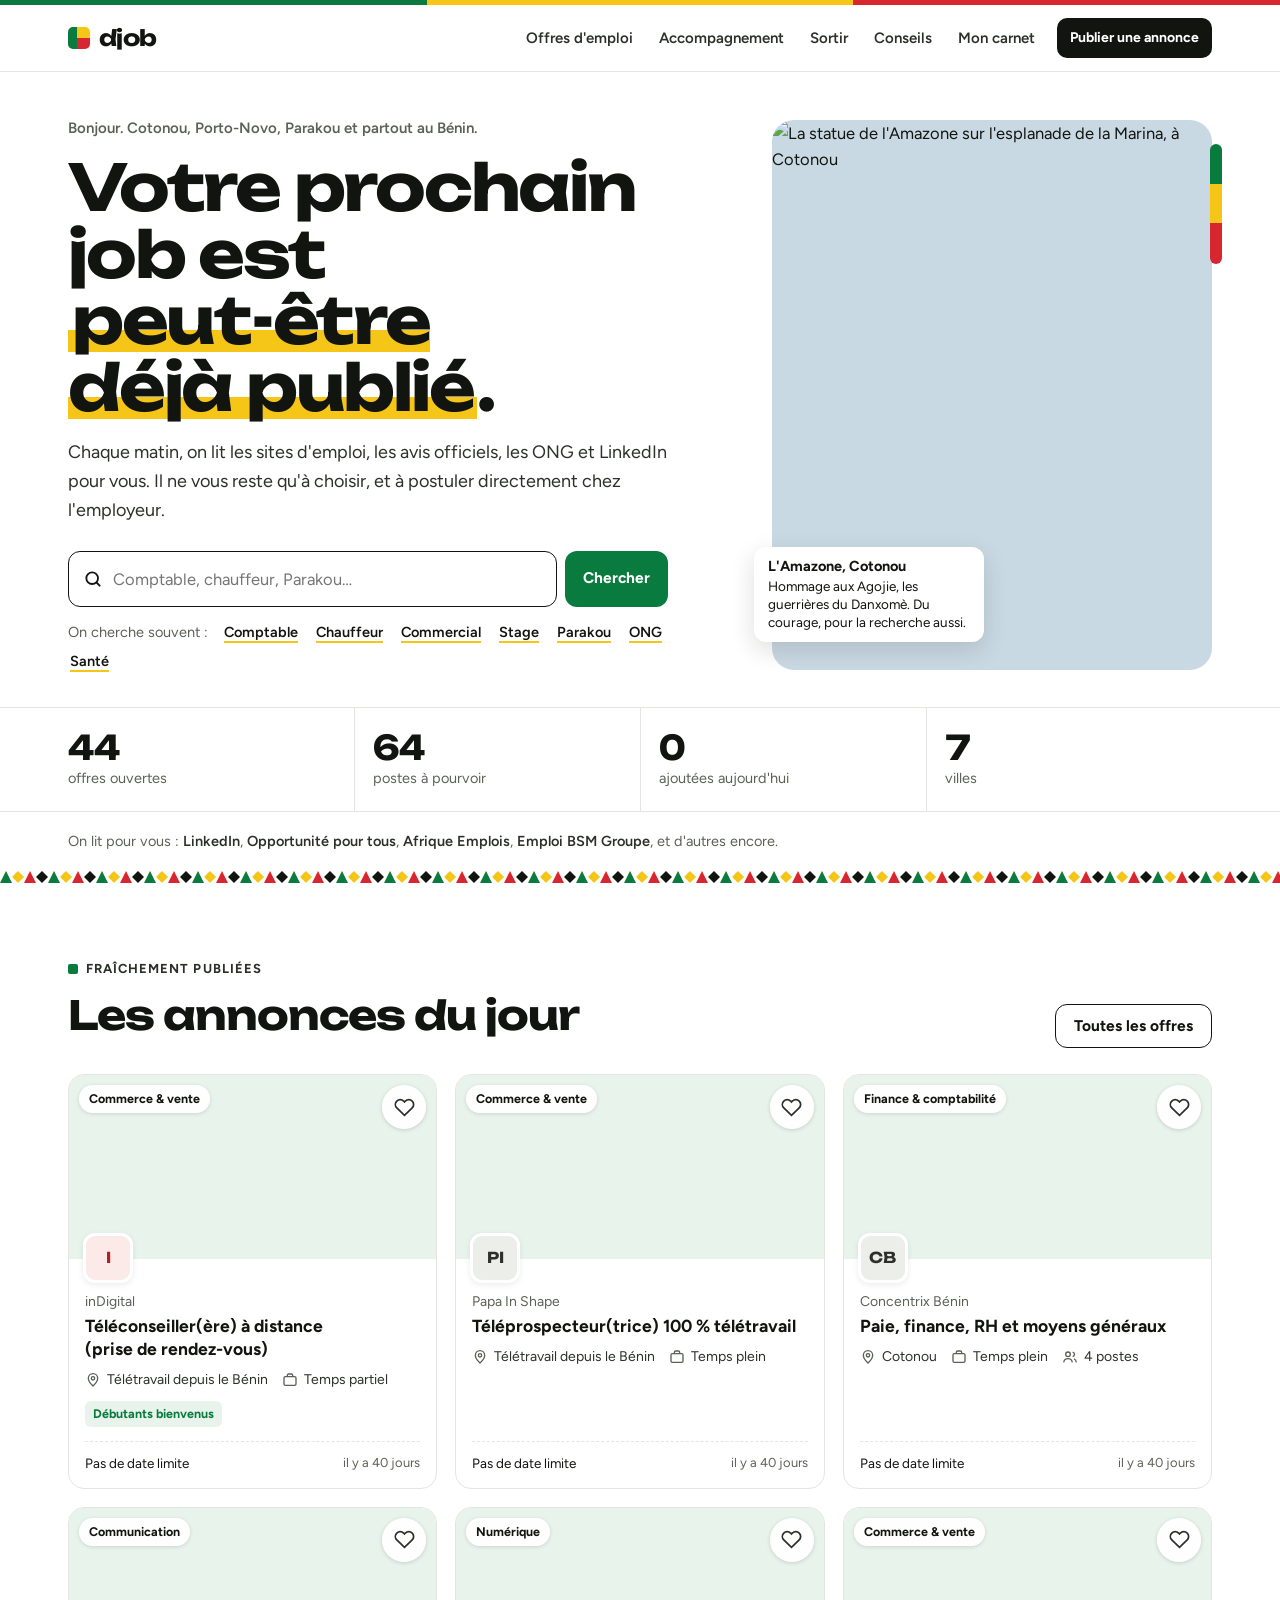
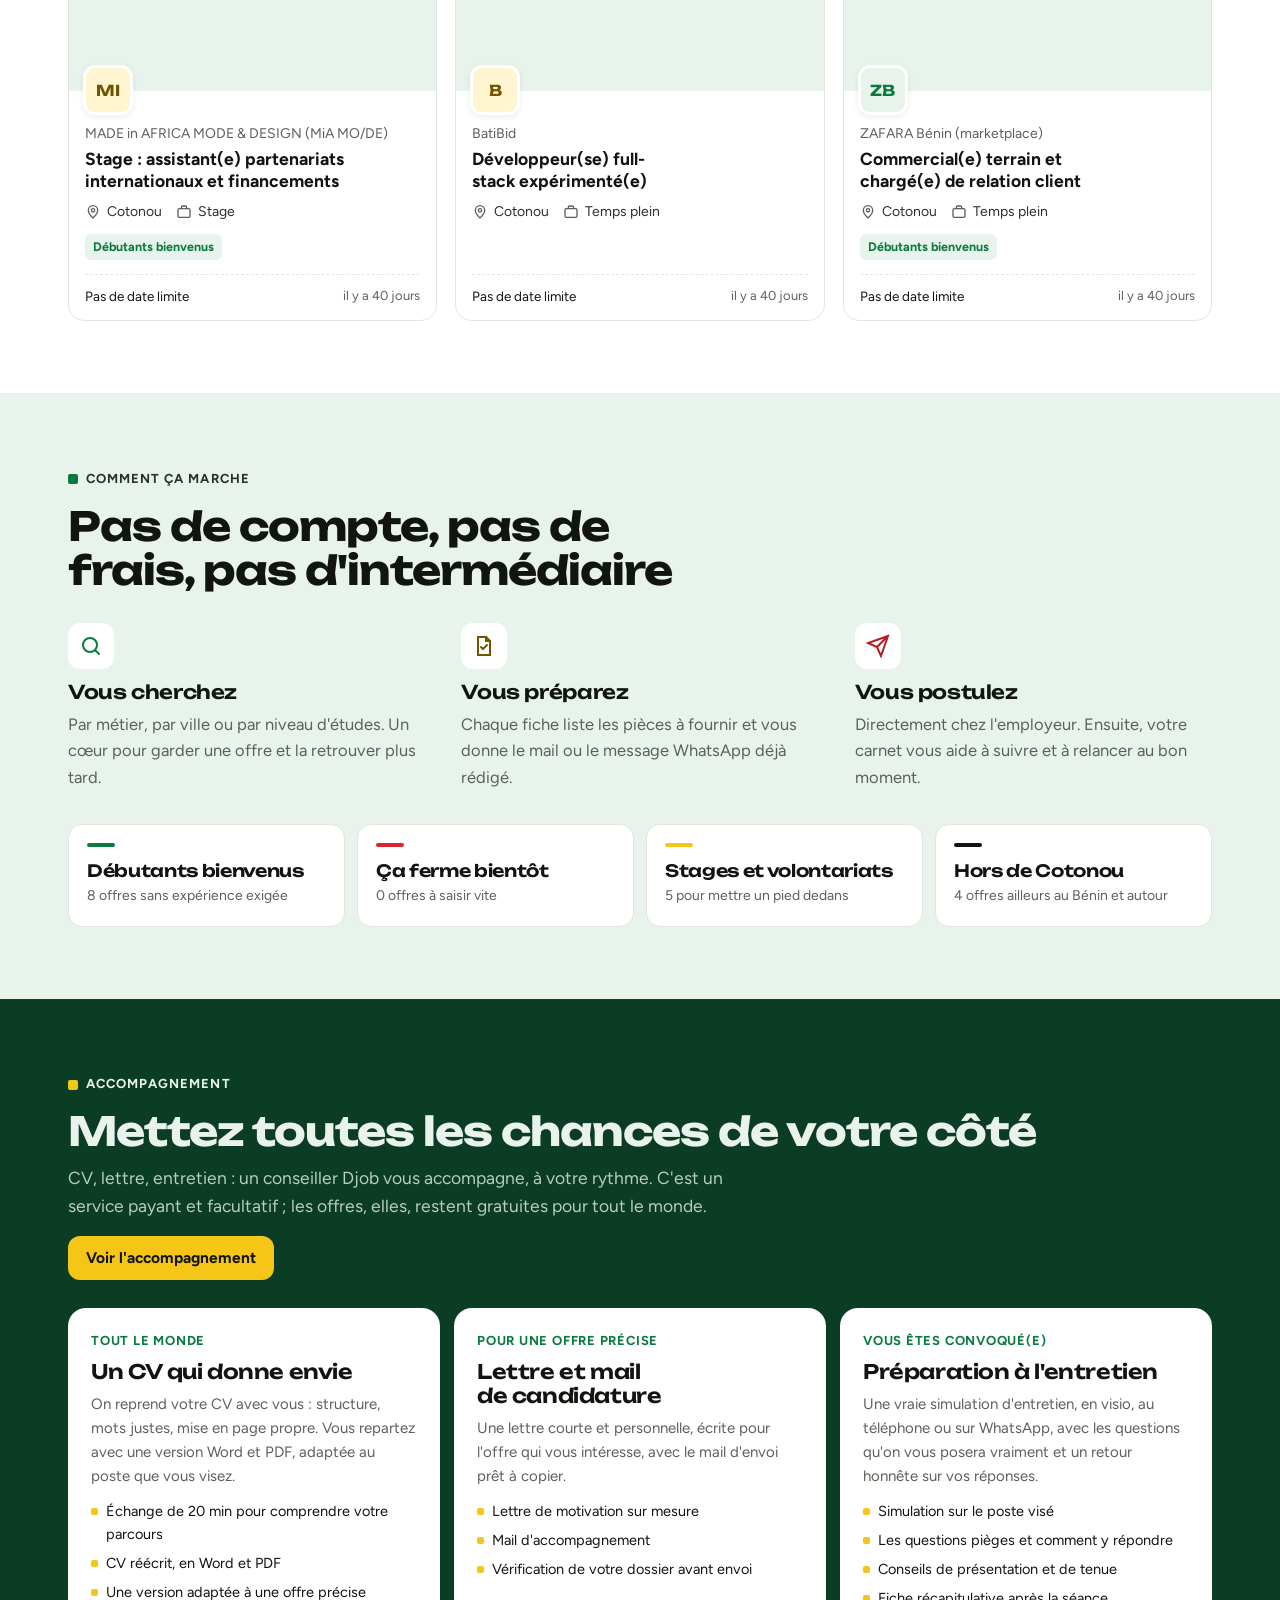
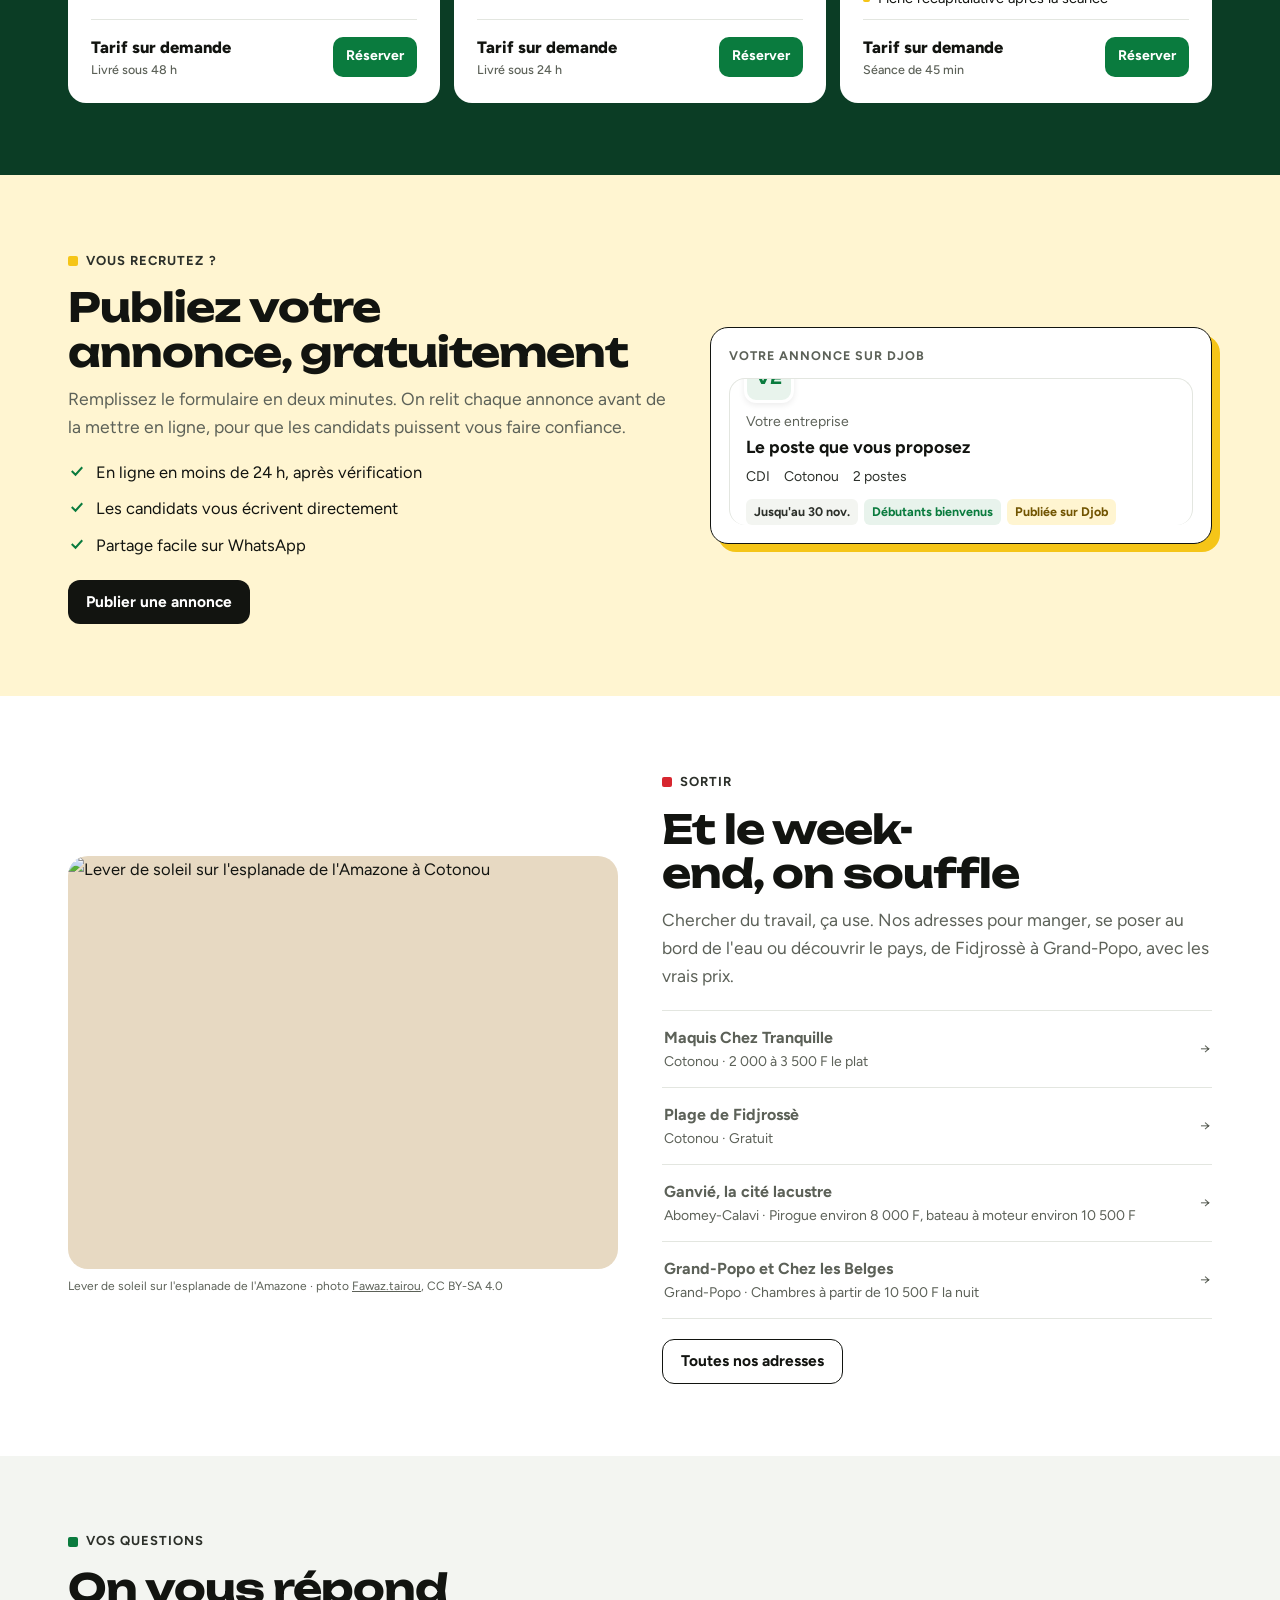
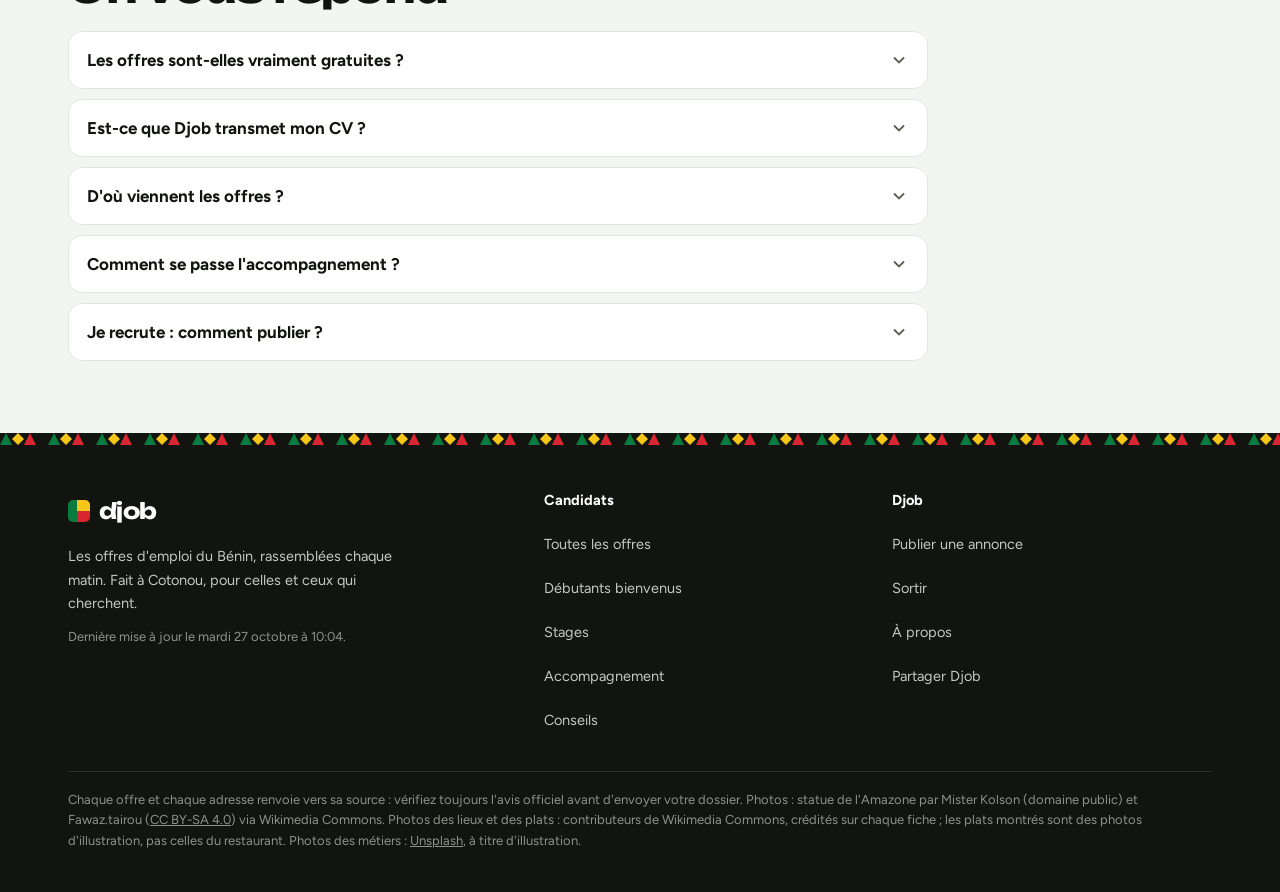
==== commit 6909ce4a: "Retour à l'ancien design (refonte annulée) Restaure le design d'origine avec les corrections d'acces" ====
--- a/index.html
+++ b/index.html
@@ -5,7 +5,7 @@
 <meta name="viewport" content="width=device-width,initial-scale=1,viewport-fit=cover">
 <title>Djob · Les offres d'emploi du Bénin</title>
 <meta name="description" content="Toutes les offres d'emploi du Bénin rassemblées chaque matin, un accompagnement pour réussir vos candidatures, et les bonnes adresses pour sortir.">
-<meta name="theme-color" content="#FFFFFF">
+<meta name="theme-color" content="#0A7B3E">
 <meta name="color-scheme" content="light only">
 <link rel="canonical" href="https://djondozy.github.io/offres-emploi/">
 <meta property="og:type" content="website">
@@ -20,388 +20,1125 @@
 <link rel="apple-touch-icon" href="apple-touch-icon.png">
 <link rel="preconnect" href="https://fonts.googleapis.com">
 <link rel="preconnect" href="https://fonts.gstatic.com" crossorigin>
-<link rel="stylesheet" href="https://fonts.googleapis.com/css2?family=Inter:opsz,wght@14..32,400..700&display=swap">
-<link rel="stylesheet" href="styles.css">
+<link rel="preconnect" href="https://upload.wikimedia.org">
+<link rel="stylesheet" href="https://fonts.googleapis.com/css2?family=Unbounded:wght@500;600;700&family=Figtree:wght@400;500;600;700;800&display=swap">
+<style>
+/* Layout: tricolour top strip + nav · Accueil (Amazone hero, numbers, today's classifieds, services, recruiters, sortir) · Offres · Sortir · Accompagnement · Publier · Carnet · Conseils · À propos. Light only. */
+:root{
+  --bg:#FFFFFF; --ink:#121410; --ink-2:#2C302A; --muted:#5C6158; --line:#E3E6E0; --sunk:#F3F5F1;
+  --green:#0A7B3E; --green-2:#086634; --green-d:#0B3D25; --green-t:#E8F3EC;
+  --yellow:#F5C518; --yellow-t:#FFF5D1; --yellow-ink:#715400;
+  --red:#D7262F; --red-t:#FCEAE8; --red-ink:#B11E26;
+  --display:"Unbounded","Arial Black",system-ui,sans-serif;
+  --body:"Figtree","Segoe UI",system-ui,sans-serif;
+  --r:14px; color-scheme:light;
+  --pagne:url("data:image/svg+xml,%3Csvg xmlns='http://www.w3.org/2000/svg' width='48' height='12' viewBox='0 0 48 12'%3E%3Cpath d='M0 12 6 0l6 12z' fill='%230A7B3E'/%3E%3Cpath d='M18 0l6 6-6 6-6-6z' fill='%23F5C518'/%3E%3Cpath d='M24 12 30 0l6 12z' fill='%23D7262F'/%3E%3Cpath d='M42 0l6 6-6 6-6-6z' fill='%23121410'/%3E%3C/svg%3E");
+}
+*{box-sizing:border-box}
+[hidden]{display:none!important}
+html{-webkit-text-size-adjust:100%;scroll-padding-top:90px}
+body{margin:0;background:var(--bg);color:var(--ink);font:16.5px/1.6 var(--body);padding-bottom:env(safe-area-inset-bottom,0px)}
+button,input,select,textarea{font:inherit;color:inherit}
+a{color:inherit}
+img{max-width:100%;display:block}
+.sr{position:absolute;width:1px;height:1px;overflow:hidden;clip:rect(0 0 0 0)}
+:focus-visible{outline:2.5px solid var(--green);outline-offset:2px;border-radius:8px}
+.wrap{max-width:1180px;margin:0 auto;padding-left:max(18px,env(safe-area-inset-left,0px));padding-right:max(18px,env(safe-area-inset-right,0px))}
+h1,h2,h3{text-wrap:balance}
+.g{color:var(--green)}
+.pagne{height:12px;background:var(--pagne) repeat-x;background-size:48px 12px}
+
+.flagline{display:grid;grid-template-columns:1fr 1fr 1fr;height:5px}
+.flagline i:nth-child(1){background:var(--green)}.flagline i:nth-child(2){background:var(--yellow)}.flagline i:nth-child(3){background:var(--red)}
+body::before{content:"";position:fixed;inset:0 0 auto;height:env(safe-area-inset-top,0px);z-index:41;background:#fff}
+.top{position:sticky;top:env(safe-area-inset-top,0px);z-index:40;background:rgba(255,255,255,.96);backdrop-filter:blur(10px);border-bottom:1px solid var(--line)}
+.top .wrap{display:flex;align-items:center;gap:10px;height:66px}
+.logo{display:flex;align-items:center;gap:9px;font:700 22px/1 var(--display);letter-spacing:-.03em;color:var(--ink);text-decoration:none;margin-right:auto;min-height:44px}
+.mark{width:22px;height:22px;border-radius:5px;overflow:hidden;display:grid;grid-template-columns:2fr 3fr;grid-template-rows:1fr 1fr;flex:none}
+.mark i:first-child{grid-row:1/3;background:var(--green)}.mark i:nth-child(2){background:var(--yellow)}.mark i:nth-child(3){background:var(--red)}
+.nav{display:flex;gap:2px}
+.nav button{border:0;background:transparent;padding:9px 12px;border-radius:9px;font-weight:600;font-size:15px;color:var(--ink-2);cursor:pointer;display:inline-flex;gap:6px;align-items:center;position:relative}
+.nav button:hover{background:var(--sunk)}
+.nav button[aria-current="page"]{color:var(--green)}
+.nav button[aria-current="page"]::after{content:"";position:absolute;left:12px;right:12px;bottom:2px;height:2.5px;border-radius:2px;background:var(--green)}
+.n{background:var(--red);color:#fff;border-radius:999px;font-size:11px;padding:0 6px;line-height:18px;font-weight:700}
+.btn{display:inline-flex;align-items:center;justify-content:center;gap:8px;border-radius:12px;padding:12px 18px;font-weight:700;border:0;cursor:pointer;text-decoration:none;font-size:15.5px;line-height:1.2;text-align:center;min-height:44px;transition:background-color .15s,color .15s,border-color .15s}
+.btn.green{background:var(--green);color:#fff}.btn.green:hover{background:var(--green-2)}
+.btn.yellow{background:var(--yellow);color:var(--ink)}
+.btn.ink{background:var(--ink);color:#fff}
+.btn.line{background:#fff;color:var(--ink);border:1.5px solid var(--ink)}
+.btn.soft{background:var(--sunk);color:var(--ink)}
+.btn.wa{background:#127A40;color:#fff}.btn.wa:hover{background:#0E6635}
+.btn.small{padding:8px 13px;font-size:14px;border-radius:10px;min-height:40px}
+@media (max-width:959px){.nav,.top .btn{display:none}}
+
+.tabbar{display:none}
+@media (max-width:959px){
+  .tabbar{display:grid;grid-template-columns:repeat(5,1fr);position:fixed;left:0;right:0;bottom:0;z-index:40;background:#fff;border-top:1px solid var(--line);padding:5px max(4px,env(safe-area-inset-left,0px)) calc(5px + env(safe-area-inset-bottom,0px)) max(4px,env(safe-area-inset-right,0px))}
+  .tabbar button{border:0;background:none;display:flex;flex-direction:column;align-items:center;gap:3px;font-size:12px;min-height:52px;font-weight:600;color:var(--muted);padding:6px 0;cursor:pointer;position:relative}
+  .tabbar button[aria-current="page"]{color:var(--green)}
+  .tabbar button[aria-current="page"]::before{content:"";position:absolute;top:-5px;left:28%;right:28%;height:3px;border-radius:0 0 3px 3px;background:var(--green)}
+  .tabbar .n{position:absolute;top:0;left:calc(50% + 7px);font-size:10px;line-height:16px;padding:0 5px}
+  main{padding-bottom:80px}
+}
+
+.label{display:inline-flex;align-items:center;gap:8px;font-size:13px;font-weight:700;letter-spacing:.08em;text-transform:uppercase;color:var(--ink-2)}
+.label::before{content:"";width:10px;height:10px;background:var(--green);border-radius:2px}
+.label.y::before{background:var(--yellow)}.label.r::before{background:var(--red)}
+.h2{font:700 clamp(26px,4.2vw,40px)/1.12 var(--display);letter-spacing:-.025em;margin:12px 0 10px}
+.lede{color:var(--muted);font-size:17.5px;max-width:60ch;margin:0}
+.band{padding-block:72px}
+.band.gt{background:var(--green-t)}.band.yt{background:var(--yellow-t)}.band.sunk{background:var(--sunk)}
+.band.dark{background:var(--green-d);color:#E9F2EC}
+.band.dark .lede{color:#B8CCBF}.band.dark .label{color:#E9F2EC}.band.dark .label::before{background:var(--yellow)}
+@media (max-width:640px){.band{padding-block:52px}}
+.sec-head{display:flex;justify-content:space-between;align-items:flex-end;gap:16px;flex-wrap:wrap;margin-bottom:26px}
+
+.hero{padding-block:44px 34px}
+.hero-grid{display:grid;grid-template-columns:minmax(0,1.15fr) minmax(0,.85fr);gap:48px;align-items:center}
+.where{font-weight:600;color:var(--muted);font-size:15px;margin:0}
+.hero h1{font:700 clamp(36px,6.2vw,64px)/1.04 var(--display);letter-spacing:-.035em;margin:14px 0 18px}
+.hero h1 .hl{background:linear-gradient(transparent 62%,var(--yellow) 62%,var(--yellow) 90%,transparent 90%);padding:0 .06em}
+.hero .lede{color:var(--ink-2);font-size:18px}
+.search{margin-top:26px;display:flex;gap:8px;max-width:600px}
+.search .field-in{flex:1;min-width:0;display:flex;align-items:center;gap:10px;border:1.5px solid var(--ink);border-radius:12px;padding:0 14px;background:#fff}
+.search .field-in:focus-within{border-color:var(--green);box-shadow:0 0 0 4px var(--green-t)}
+.search input{flex:1;min-width:0;border:0;outline:0;padding:14px 0;font-size:16.5px;background:transparent}
+.popular{display:flex;flex-wrap:wrap;gap:6px 14px;margin-top:14px;font-size:14.5px;color:var(--muted)}
+.popular button{border:0;background:none;padding:10px 2px;margin:-10px 0;color:var(--ink);font-weight:600;cursor:pointer;text-decoration:underline;text-decoration-color:var(--yellow);text-decoration-thickness:2px;text-underline-offset:4px}
+.amazone{position:relative;justify-self:end;width:100%;max-width:440px;margin:0}
+.amazone .ph{aspect-ratio:4/5;border-radius:22px;overflow:hidden;background:#C9D9E3}
+.amazone img{width:100%;height:100%;object-fit:cover;object-position:52% 30%}
+.amazone .cap{position:absolute;left:-18px;bottom:28px;background:#fff;border-radius:12px;padding:10px 14px;font-size:13.5px;line-height:1.35;box-shadow:0 8px 24px rgba(18,20,16,.14);max-width:230px}
+.amazone .cap b{display:block;font-size:14.5px}
+.amazone .stripe{position:absolute;right:-10px;top:24px;width:12px;height:120px;border-radius:6px;background:linear-gradient(var(--green) 0 33%,var(--yellow) 33% 66%,var(--red) 66%)}
+@media (max-width:899px){.hero-grid{grid-template-columns:minmax(0,1fr);gap:28px}.amazone{justify-self:start;max-width:none}.amazone .ph{aspect-ratio:16/11}.amazone .cap{left:12px;bottom:12px}.amazone .stripe{display:none}}
+@media (max-width:480px){.search{flex-direction:column}.search .btn{width:100%}.hero h1{font-size:34px}}
+
+.numbers{border-top:1px solid var(--line);border-bottom:1px solid var(--line)}
+.numbers .wrap{display:grid;grid-template-columns:repeat(4,minmax(0,1fr))}
+.num{padding:22px 18px 20px;border-left:1px solid var(--line)}
+.num:first-child{border-left:0;padding-left:0}
+.num b{display:block;font:700 34px/1 var(--display);letter-spacing:-.03em;font-variant-numeric:tabular-nums}
+.num span{color:var(--muted);font-size:14.5px}
+@media (max-width:700px){.numbers .wrap{grid-template-columns:repeat(2,minmax(0,1fr))}.num:nth-child(3){border-left:0;padding-left:0}.num:nth-child(n+3){border-top:1px solid var(--line)}.num b{font-size:28px}}
+.readfor{padding-block:18px;font-size:14.5px;color:var(--muted)}
+.readfor b{color:var(--ink-2);font-weight:600}
+
+.dayhead{display:flex;align-items:center;gap:12px;margin:26px 0 8px;font-weight:700;font-size:14px;text-transform:uppercase;letter-spacing:.08em;color:var(--muted)}
+.dayhead::after{content:"";flex:1;height:1px;background:var(--line)}
+#list>.dayhead:first-child{margin-top:0}
+.rows{display:grid;grid-template-columns:repeat(3,minmax(0,1fr));gap:18px}
+@media (max-width:1040px){.rows{grid-template-columns:repeat(2,minmax(0,1fr))}}
+@media (max-width:620px){.rows{grid-template-columns:minmax(0,1fr);gap:14px}}
+.row{position:relative;display:flex;flex-direction:column;background:#fff;border:1.5px solid var(--line);border-radius:16px;overflow:hidden;cursor:pointer;transition:border-color .15s,transform .15s}
+.row:hover{border-color:var(--ink);transform:translateY(-2px)}
+.row:focus-visible{outline:3px solid var(--yellow);outline-offset:2px}
+.row .ph{position:relative;aspect-ratio:2/1;background:var(--green-t);overflow:hidden}
+.row .ph img{width:100%;height:100%;object-fit:cover;display:block;transition:transform .4s}
+.row:hover .ph img{transform:scale(1.04)}
+.row .sect{position:absolute;left:10px;top:10px;z-index:1;background:rgba(255,255,255,.94);color:var(--ink);font-size:12.5px;font-weight:700;border-radius:999px;padding:4px 10px;max-width:calc(100% - 70px);overflow:hidden;text-overflow:ellipsis;white-space:nowrap;box-shadow:0 1px 4px rgba(0,0,0,.12)}
+.avatar{width:50px;height:50px;border-radius:12px;display:grid;place-items:center;font:700 15px var(--display);flex:none}
+.row .avatar{position:relative;z-index:2;margin:-26px 0 0 14px;border:3px solid #fff;box-shadow:0 2px 6px rgba(0,0,0,.08)}
+.row .c{min-width:0;padding:8px 16px 0;flex:1;display:flex;flex-direction:column}
+.row .emp{font-size:14px;color:var(--muted);overflow:hidden;text-overflow:ellipsis;white-space:nowrap}
+.row h3{font-size:17.5px;line-height:1.3;margin:2px 0 0;font-weight:700;display:-webkit-box;-webkit-line-clamp:2;-webkit-box-orient:vertical;overflow:hidden}
+.row .meta{display:flex;flex-wrap:wrap;gap:3px 14px;font-size:14px;color:var(--ink-2);margin-top:8px}
+.row .meta span{display:inline-flex;align-items:center;gap:6px}
+.row .meta svg{color:var(--muted)}
+.row .tags{display:flex;flex-wrap:wrap;gap:6px;margin-top:10px}
+.row .foot{display:flex;justify-content:space-between;align-items:center;gap:10px;margin:14px 16px 0;padding:11px 0 13px;border-top:1px dashed var(--line);font-size:13.5px}
+.row .foot b{color:var(--green);font-weight:700}
+.row .side{position:absolute;top:10px;right:10px;z-index:2}
+.ago{font-size:13px;color:var(--muted);white-space:nowrap}
+.tag{display:inline-flex;align-items:center;gap:5px;font-size:12.5px;font-weight:700;border-radius:6px;padding:3px 8px;white-space:nowrap;background:var(--sunk);color:var(--ink-2)}
+.tag.green{background:var(--green-t);color:var(--green)}
+.tag.yellow{background:var(--yellow-t);color:var(--yellow-ink)}
+.tag.red{background:var(--red-t);color:var(--red-ink)}
+.tag.ink{background:var(--ink);color:#fff}
+.tag.week{background:var(--yellow);color:var(--ink)}
+.keep{border:0;background:rgba(255,255,255,.94);cursor:pointer;color:var(--ink-2);width:44px;height:44px;border-radius:50%;display:grid;place-items:center;box-shadow:0 1px 4px rgba(0,0,0,.15)}
+.keep:hover{background:#fff;color:var(--red)}
+.keep[aria-pressed="true"]{color:var(--red)}
+.keep[aria-pressed="true"] svg{fill:var(--red)}
+
+.how3{display:grid;grid-template-columns:repeat(3,minmax(0,1fr));gap:36px;margin-top:30px}
+.how3 .ic{width:46px;height:46px;border-radius:12px;display:grid;place-items:center;margin-bottom:12px;background:#fff}
+.how3 h3{font:600 19px/1.25 var(--display);margin:0 0 6px;letter-spacing:-.02em}
+.how3 p{margin:0;color:var(--muted)}
+@media (max-width:760px){.how3{grid-template-columns:1fr;gap:24px}}
+.tiles{display:grid;grid-template-columns:repeat(4,minmax(0,1fr));gap:12px;margin-top:34px}
+.tile{border:1.5px solid var(--line);background:#fff;border-radius:var(--r);padding:18px;text-align:left;cursor:pointer;display:flex;flex-direction:column;gap:4px;transition:border-color .15s}
+.tile:hover{border-color:var(--green)}
+.tile b{font:600 17px/1.2 var(--display);letter-spacing:-.02em}
+.tile span{font-size:14px;color:var(--muted)}
+.tile i{width:28px;height:4px;border-radius:2px;margin-bottom:10px}
+@media (max-width:900px){.tiles{grid-template-columns:repeat(2,minmax(0,1fr))}}
+
+.services{display:grid;grid-template-columns:repeat(3,minmax(0,1fr));gap:14px;margin-top:28px}
+@media (max-width:900px){.services{grid-template-columns:repeat(2,minmax(0,1fr))}}
+@media (max-width:600px){.services{grid-template-columns:1fr}}
+.svc{background:#fff;color:var(--ink);border-radius:18px;padding:22px;display:flex;flex-direction:column;gap:8px;border:1.5px solid var(--line)}
+.band.dark .svc{border-color:transparent}
+.svc .for{font-size:13px;font-weight:700;color:var(--green);text-transform:uppercase;letter-spacing:.06em}
+.svc h3{font:600 20px/1.2 var(--display);margin:0;letter-spacing:-.02em}
+.svc p{margin:0;color:var(--muted);font-size:15px}
+.svc ul{margin:4px 0 0;padding:0;list-style:none;display:flex;flex-direction:column;gap:6px;font-size:14.5px}
+.svc li{display:flex;gap:8px}
+.svc li::before{content:"";flex:none;width:7px;height:7px;margin-top:8px;border-radius:2px;background:var(--yellow)}
+.svc .foot{margin-top:auto;padding-top:14px;display:flex;justify-content:space-between;align-items:center;gap:10px;border-top:1px solid var(--line)}
+.svc .price{font-weight:800}
+.svc .price small{display:block;font-weight:500;color:var(--muted);font-size:12.5px}
+
+.recruit{display:grid;grid-template-columns:minmax(0,1.2fr) minmax(0,1fr);gap:40px;align-items:center}
+.checklist{list-style:none;margin:18px 0 0;padding:0;display:flex;flex-direction:column;gap:10px}
+.checklist li{display:flex;gap:10px;align-items:flex-start}
+.checklist li svg{flex:none;color:var(--green);margin-top:3px}
+.mock{background:#fff;border-radius:18px;padding:18px;border:1.5px solid var(--ink);box-shadow:8px 8px 0 var(--yellow)}
+.mock h4{margin:0 0 12px;font-size:12.5px;text-transform:uppercase;letter-spacing:.08em;color:var(--muted)}
+@media (max-width:820px){.recruit{grid-template-columns:minmax(0,1fr)}}
+
+.split{display:grid;grid-template-columns:minmax(0,1fr) minmax(0,1fr);gap:44px;align-items:center}
+.split .ph{border-radius:20px;overflow:hidden;aspect-ratio:4/3;background:#E7D9C2}
+.split .ph img{width:100%;height:100%;object-fit:cover}
+.credit{font-size:12px;color:var(--muted);margin:8px 0 0}
+.credit a{color:inherit}
+@media (max-width:820px){.split{grid-template-columns:minmax(0,1fr)}}
+.mini-list{margin-top:20px;border-top:1px solid var(--line)}
+.mini-list button{width:100%;border:0;border-bottom:1px solid var(--line);background:none;padding:14px 2px;display:flex;justify-content:space-between;align-items:center;gap:12px;text-align:left;cursor:pointer}
+.mini-list button:hover{background:var(--sunk)}
+.mini-list b{display:block;font-size:16px}
+.mini-list span{font-size:14px;color:var(--muted)}
+
+.page-top{padding-block:36px 10px}
+.page-top h1{font:700 clamp(30px,5.4vw,52px)/1.06 var(--display);letter-spacing:-.035em;margin:10px 0 14px}
+.events{display:flex;gap:12px;overflow-x:auto;padding:2px 2px 12px;scroll-snap-type:x proximity}
+.event{flex:0 0 min(84%,320px);scroll-snap-align:start;background:#fff;border:1.5px solid var(--line);border-radius:var(--r);padding:16px;display:flex;gap:14px;cursor:pointer;text-align:left}
+.event:hover{border-color:var(--green)}
+.event .date{flex:none;width:62px;border-radius:10px;background:var(--green);color:#fff;text-align:center;padding:9px 0;line-height:1.1}
+.event .date b{display:block;font:700 22px var(--display)}
+.event .date span{font-size:11.5px;font-weight:700;text-transform:uppercase;color:var(--yellow)}
+.event h3{margin:0 0 4px;font-size:16.5px;line-height:1.25}
+.event p{margin:0;font-size:13.5px;color:var(--muted)}
+.chips{display:flex;flex-wrap:wrap;gap:8px}
+.chip{border:1.5px solid var(--line);background:#fff;border-radius:999px;padding:7px 14px;font-size:14px;font-weight:600;cursor:pointer;white-space:nowrap;display:inline-flex;gap:6px;align-items:center;min-height:44px;transition:background-color .15s,border-color .15s}
+.chip small{font-weight:500;color:var(--muted)}
+.chip[aria-pressed="true"]{background:var(--green);border-color:var(--green);color:#fff}
+.chip[aria-pressed="true"] small{color:inherit;opacity:.8}
+.places{display:grid;grid-template-columns:repeat(3,minmax(0,1fr));gap:14px}
+@media (max-width:1000px){.places{grid-template-columns:repeat(2,minmax(0,1fr))}}
+@media (max-width:640px){.places{grid-template-columns:1fr}}
+.place{position:relative;background:#fff;border:1.5px solid var(--line);border-radius:16px;overflow:hidden;cursor:pointer;display:flex;flex-direction:column;text-align:left;padding:0;transition:border-color .15s,transform .15s;font:inherit;color:inherit}
+.place:hover{border-color:var(--ink);transform:translateY(-2px)}
+.place .ph{position:relative;aspect-ratio:4/3;overflow:hidden;background:var(--sunk)}
+.place .ph img{width:100%;height:100%;object-fit:cover;display:block;transition:transform .5s}
+.place:hover .ph img{transform:scale(1.05)}
+.place .ph.none{display:grid;place-items:center}
+@media (max-width:640px){.place .ph{aspect-ratio:16/10}}
+.place .ph.none svg{width:56px;height:56px;opacity:.9}
+.place .cat{position:absolute;top:12px;left:12px;z-index:1;background:#fff;border-radius:999px;padding:5px 11px 5px 6px;display:inline-flex;align-items:center;gap:6px;font-size:13px;font-weight:700;box-shadow:0 1px 4px rgba(0,0,0,.12)}
+.place .cat i{width:22px;height:22px;border-radius:50%;display:grid;place-items:center}
+.place .cat i svg{width:13px;height:13px}
+.place .illu{position:absolute;right:8px;bottom:7px;z-index:1;font-size:11px;color:#fff;background:rgba(0,0,0,.45);border-radius:4px;padding:1px 6px}
+.place .body{padding:14px 16px 16px;display:flex;flex-direction:column;gap:5px;flex:1}
+.place .top-l{display:flex;justify-content:space-between;align-items:baseline;gap:10px}
+.place .budget{font-weight:800;font-size:14px;letter-spacing:.05em;flex:none}
+.place .budget em{font-style:normal;opacity:.22}
+.place h3{margin:0;font-size:18.5px;line-height:1.25}
+.place .w{font-size:14px;color:var(--muted)}
+.place p{margin:2px 0 0;font-size:14.5px;color:var(--ink-2);display:-webkit-box;-webkit-line-clamp:3;-webkit-box-orient:vertical;overflow:hidden}
+.place .try{font-size:13.5px;color:var(--muted);margin-top:auto;padding-top:8px}
+.place .try b{color:var(--ink);font-weight:700}
+.sheet-ph{margin:-4px 0 16px;border-radius:14px;overflow:hidden;aspect-ratio:16/9;background:var(--sunk)}
+.sheet-ph img{width:100%;height:100%;object-fit:cover;display:block}
+.sheet-ph+.credit{margin:-10px 0 14px}
+
+.searchblock{background:var(--green-d);border-radius:18px;padding:14px;display:flex;flex-direction:column;gap:12px}
+.sb-row{display:grid;grid-template-columns:minmax(0,1.6fr) minmax(0,1fr) minmax(0,1fr);background:#fff;border-radius:11px;overflow:hidden}
+.sb-row label{display:flex;align-items:center;gap:10px;padding:4px 14px;min-width:0;border-left:1px solid var(--line)}
+.sb-row label:first-child{border-left:0}
+.sb-row svg{flex:none;color:var(--muted)}
+.sb-row input,.sb-row select{flex:1;min-width:0;border:0;outline:0;background:transparent;padding:12px 0;font-size:15.5px;appearance:none;-webkit-appearance:none;cursor:pointer}
+.sb-row input{cursor:text}
+.sb-bottom{display:flex;gap:8px;flex-wrap:wrap;align-items:center}
+.qchip{border:1px solid #2D5B42;background:transparent;color:#fff;border-radius:999px;padding:8px 13px;font-size:14px;font-weight:600;cursor:pointer;white-space:nowrap;min-height:44px}
+.qchip[aria-pressed="true"]{background:var(--yellow);color:var(--ink);border-color:var(--yellow)}
+.qchip.f{background:#fff;color:var(--ink);border-color:#fff;display:inline-flex;gap:6px;align-items:center}
+.qchip.f b{background:var(--red);color:#fff;border-radius:999px;padding:0 6px;font-size:12px}
+@media (max-width:760px){.sb-row{grid-template-columns:1fr 1fr}.sb-row label:first-child{grid-column:1/-1;border-bottom:1px solid var(--line)}.sb-row label:nth-child(2){border-left:0}.sb-bottom{flex-wrap:nowrap;overflow-x:auto;scrollbar-width:none}.sb-bottom::-webkit-scrollbar{display:none}}
+.panel{margin-top:12px;background:#fff;border:1.5px solid var(--line);border-radius:16px;padding:18px;display:grid;grid-template-columns:repeat(3,minmax(0,1fr));gap:18px}
+.panel h4{margin:0 0 10px;font-size:13px;letter-spacing:.06em;text-transform:uppercase;color:var(--muted)}
+.panel .foot{grid-column:1/-1;display:flex;justify-content:space-between;align-items:center;gap:10px;border-top:1px solid var(--line);padding-top:14px}
+@media (max-width:760px){.panel{grid-template-columns:1fr}}
+.listhead{display:flex;justify-content:space-between;align-items:center;gap:12px;flex-wrap:wrap;margin:26px 0 12px}
+.count{margin:0;font:700 22px var(--display);letter-spacing:-.02em;display:flex;align-items:baseline;gap:10px;flex-wrap:wrap}
+.count small{font:500 15px var(--body);color:var(--muted);letter-spacing:0}
+.sortsel{display:flex;align-items:center;gap:8px;font-size:14.5px;font-weight:600}
+.sortsel select{border:1.5px solid var(--line);background:#fff;border-radius:10px;padding:8px 12px;min-height:44px;font-weight:600;font-size:14px}
+.alertbtn{border:1.5px dashed var(--green);background:var(--green-t);color:var(--green);border-radius:10px;padding:7px 12px;font-weight:700;font-size:13.5px;cursor:pointer;min-height:44px}
+.more-btn{margin:20px auto 0;display:flex}
+
+.note{border-radius:var(--r);padding:16px 18px;display:flex;gap:14px;align-items:flex-start;font-size:15px;margin:14px 0}
+.note svg{flex:none;margin-top:2px}
+.note p{margin:0}
+.note b{display:block;font-size:16px;margin-bottom:2px}
+.note.y{background:var(--yellow-t)} .note.y svg{color:var(--yellow-ink)}
+.note.g{background:var(--green-t)} .note.g svg{color:var(--green)}
+.empty{text-align:center;padding:44px 20px;border:1.5px dashed var(--line);border-radius:16px;color:var(--muted);background:#fff}
+.empty h3{font-size:20px;color:var(--ink);margin:0 0 6px}
+.empty p{margin:0 auto;max-width:46ch}
+.empty .btn{margin-top:16px}
+
+.formgrid{display:grid;grid-template-columns:minmax(0,1.25fr) minmax(0,1fr);gap:32px;align-items:start}
+@media (max-width:900px){.formgrid{grid-template-columns:minmax(0,1fr)}}
+.form{display:grid;grid-template-columns:1fr 1fr;gap:14px 16px}
+.form .full{grid-column:1/-1}
+.form label{display:flex;flex-direction:column;gap:6px;font-weight:700;font-size:14.5px}
+.form label small{font-weight:500;color:var(--muted)}
+.form input,.form select,.form textarea{border:1.5px solid var(--line);border-radius:11px;padding:11px 13px;font-size:15.5px;background:#fff;font-weight:500}
+.form input:focus,.form select:focus,.form textarea:focus{outline:0;border-color:var(--green);box-shadow:0 0 0 4px var(--green-t)}
+.form textarea{min-height:110px;resize:vertical}
+.form .legend{grid-column:1/-1;font:600 17px var(--display);letter-spacing:-.02em;margin:10px 0 0}
+.form .check{flex-direction:row;align-items:flex-start;gap:10px;font-weight:500}
+.form .check input{width:20px;height:20px;margin-top:2px;accent-color:var(--green);flex:none}
+.form .actions-f{grid-column:1/-1;display:flex;gap:10px;flex-wrap:wrap;margin-top:6px}
+.preview{position:sticky;top:90px}
+@media (max-width:900px){.preview{position:static}}
+@media (max-width:560px){.form{grid-template-columns:1fr}}
+.done{text-align:center;padding:40px 20px;border-radius:18px;background:var(--green-t)}
+.done h3{font:700 24px var(--display);margin:8px 0}
+
+.seg{display:flex;gap:4px;background:var(--sunk);border-radius:12px;padding:4px;margin:8px 0 20px;max-width:520px}
+.seg button{flex:1;border:0;background:transparent;border-radius:9px;padding:9px 10px;font-weight:700;font-size:14.5px;color:var(--muted);cursor:pointer;white-space:nowrap}
+.seg button[aria-selected="true"]{background:#fff;color:var(--ink);box-shadow:0 1px 3px rgba(0,0,0,.08)}
+.stack{display:grid;grid-template-columns:repeat(2,minmax(0,1fr));gap:12px;align-items:start}
+@media (max-width:820px){.stack{grid-template-columns:1fr}}
+.app{background:#fff;border:1.5px solid var(--line);border-radius:var(--r);padding:16px;display:flex;flex-direction:column;gap:10px}
+.app-top{display:flex;justify-content:space-between;gap:10px;align-items:flex-start}
+.app h3{margin:0;font-size:17px;line-height:1.3}
+.app .emp{font-size:13.5px;color:var(--muted)}
+.app-row{display:flex;flex-wrap:wrap;gap:8px;align-items:center;font-size:14px;color:var(--muted)}
+.app select{border:1.5px solid var(--line);border-radius:9px;padding:6px 10px;font-size:14px;background:#fff}
+.app textarea{width:100%;border:1.5px solid var(--line);border-radius:10px;padding:9px 11px;font-size:14.5px;resize:vertical;background:var(--sunk)}
+.relance{background:var(--yellow-t);color:var(--yellow-ink);border-radius:8px;padding:7px 11px;font-size:13.5px;font-weight:600}
+.linkish{border:0;background:none;padding:10px 0;color:var(--green);font-weight:700;cursor:pointer;font-size:14px;text-decoration:underline;text-underline-offset:3px}
+.linkish.danger{color:var(--red-ink)}
+.alert-item{display:flex;justify-content:space-between;align-items:center;gap:10px;background:#fff;border:1.5px solid var(--line);border-radius:var(--r);padding:14px 16px}
+.alert-item b{font-size:16px}
+.alert-item span{display:block;font-size:13.5px;color:var(--muted)}
+.alert-item em{font-style:normal;background:var(--green-t);color:var(--green);border-radius:6px;padding:2px 8px;font-weight:700;font-size:12.5px;margin-left:6px}
+
+.guide{display:grid;gap:10px;max-width:860px}
+details.gd{background:#fff;border:1.5px solid var(--line);border-radius:var(--r)}
+details.gd summary{list-style:none;cursor:pointer;padding:17px 18px;display:flex;gap:14px;align-items:center}
+details.gd summary::-webkit-details-marker{display:none}
+details.gd .gi{width:10px;height:40px;border-radius:3px;flex:none}
+details.gd h3{margin:0;font-size:17px;line-height:1.3}
+details.gd summary p{margin:2px 0 0;font-size:14px;color:var(--muted)}
+details.gd .chev{margin-left:auto;transition:transform .2s;color:var(--muted);flex:none}
+details.gd[open] .chev{transform:rotate(180deg)}
+details.gd .gb{padding:0 18px 18px 42px;display:flex;flex-direction:column;gap:10px}
+details.gd .gb.plain{padding-left:18px}
+details.gd .gb p{margin:0}
+details.gd .gb ul{margin:0;padding-left:20px;display:flex;flex-direction:column;gap:6px}
+@media (max-width:520px){details.gd .gb{padding-left:18px}}
+.mailbox{background:var(--sunk);border-radius:12px;padding:12px 14px;white-space:pre-wrap;font-size:14.5px}
+.about p{max-width:64ch;margin:0 0 14px;font-size:17px}
+.about h2{font:700 24px var(--display);letter-spacing:-.02em;margin:34px 0 14px}
+
+footer{background:var(--ink);color:#C4C9C0;font-size:14.5px}
+footer .inner{padding-block:44px 40px;display:grid;grid-template-columns:1.4fr 1fr 1fr;gap:28px}
+footer .logo{color:#fff}
+footer p{margin:12px 0 0;max-width:40ch}
+footer h4{color:#fff;margin:0 0 10px;font-size:14.5px}
+footer button{border:0;background:none;color:#C4C9C0;padding:10px 0;min-height:44px;cursor:pointer;display:block;font-size:14.5px;text-align:left}
+footer button:hover{color:#fff}
+footer .legal{grid-column:1/-1;border-top:1px solid #2B2F29;padding-top:18px;font-size:13px;color:#8D9389}
+footer .legal a{color:inherit}
+@media (max-width:720px){footer .inner{grid-template-columns:1fr 1fr}footer .inner>div:first-child{grid-column:1/-1}}
+@media (max-width:959px){footer .inner{padding-bottom:110px}}
+
+dialog{border:0;padding:0;background:transparent;max-width:none;max-height:none;width:100%;height:100%;margin:0;color:var(--ink)}
+dialog::backdrop{background:rgba(12,20,14,.45)}
+.sheet{position:fixed;left:0;right:0;bottom:0;max-height:92vh;max-height:92dvh;overflow-y:auto;background:#fff;border-radius:22px 22px 0 0;padding:0 max(20px,env(safe-area-inset-right,0px)) calc(28px + env(safe-area-inset-bottom,0px)) max(20px,env(safe-area-inset-left,0px));animation:up .2s ease-out;overscroll-behavior:contain}
+.sheet::before{content:"";display:block;height:6px;margin:0 -20px 18px;background:linear-gradient(90deg,var(--green) 0 33.3%,var(--yellow) 33.3% 66.6%,var(--red) 66.6%)}
+@media (min-width:960px){.sheet{left:auto;top:0;bottom:0;width:560px;max-height:none;border-radius:0;padding:0 32px 34px;animation:side .2s ease-out}.sheet::before{margin:0 -32px 24px}}
+@keyframes up{from{transform:translateY(30px);opacity:0}}
+@keyframes side{from{transform:translateX(30px);opacity:0}}
+@media (prefers-reduced-motion:reduce){*,*::before,*::after{animation:none!important;transition:none!important;scroll-behavior:auto!important}.row:hover,.place:hover,.row:active,.place:active,.tile:active,.event:active,.row:hover .ph img,.place:hover .ph img{transform:none!important}}
+@media (hover:none){.row:hover,.place:hover{transform:none}.row:hover .ph img,.place:hover .ph img{transform:none}}
+.row:active,.place:active,.tile:active,.event:active{transform:scale(.985)}
+.relax{display:flex;flex-wrap:wrap;justify-content:center;gap:8px;margin-top:16px}
+.relax .chip small{color:var(--green);font-weight:700}
+.empty .hint{font-size:14px;margin-top:14px}
+.s-top{display:flex;gap:14px;align-items:flex-start}
+.s-top>div{flex:1;min-width:0}
+.close{border:0;background:var(--sunk);border-radius:10px;width:44px;height:44px;cursor:pointer;flex:none;display:grid;place-items:center}
+.sheet .emp{font-size:14.5px;color:var(--ink-2)}
+.sheet h2{font:700 24px/1.18 var(--display);letter-spacing:-.025em;margin:4px 0 0}
+.deadline{margin:18px 0 0;padding:13px 15px;border-radius:12px;background:var(--sunk);font-weight:600;display:flex;gap:10px;align-items:center;flex-wrap:wrap}
+.deadline.hot{background:var(--red-t);color:var(--red-ink)}
+.deadline .linkish{margin-left:auto}
+.s-sec{margin-top:24px}
+.s-sec h4{font-size:13px;text-transform:uppercase;letter-spacing:.07em;color:var(--muted);margin:0 0 8px}
+.s-sec p{margin:0}
+.facts{display:grid;grid-template-columns:repeat(2,minmax(0,1fr));gap:8px;margin-top:16px}
+.fact{background:var(--sunk);border-radius:12px;padding:10px 13px;min-width:0}
+.fact span{display:block;font-size:12.5px;color:var(--muted)}
+.fact b{font-weight:700;font-size:15px}
+.postes{list-style:none;margin:0;padding:0}
+.postes li{display:flex;justify-content:space-between;gap:12px;padding:9px 0;border-bottom:1px solid var(--line)}
+.postes li:last-child{border-bottom:0}
+.postes b{color:var(--green)}
+ul.dots{margin:0;padding-left:20px;display:flex;flex-direction:column;gap:5px}
+.how{background:var(--green-t);border-radius:16px;padding:16px;display:flex;flex-direction:column;gap:12px}
+.field span{display:block;font-size:12.5px;color:var(--muted);font-weight:700;margin-bottom:4px}
+.copyrow{display:flex;gap:8px;align-items:stretch}
+.copyrow code{flex:1;min-width:0;background:#fff;border-radius:10px;padding:10px 12px;font:600 15px var(--body);overflow-wrap:anywhere;user-select:all}
+.copy{border:0;background:var(--green);color:#fff;border-radius:10px;padding:0 14px;font-weight:700;font-size:14px;cursor:pointer;flex:none}
+.copy.ok{background:var(--ink)}
+.how .small{font-size:14px;color:var(--muted);margin:0}
+details.tpl{background:#fff;border-radius:12px;padding:10px 12px}
+details.tpl summary{cursor:pointer;font-weight:700;font-size:14.5px}
+details.tpl .mailbox{margin-top:10px}
+details.tpl .btn{margin-top:8px}
+.checks{list-style:none;margin:0;padding:0}
+.checks label{display:flex;gap:10px;align-items:flex-start;padding:7px 0;cursor:pointer}
+.checks input{width:20px;height:20px;accent-color:var(--green);flex:none;margin-top:2px}
+.checks input:checked+span{color:var(--muted);text-decoration:line-through}
+.applied{display:flex;align-items:center;gap:10px;background:var(--green-t);color:var(--green);border-radius:12px;padding:12px 14px;font-weight:600;margin-top:22px}
+.actions{display:grid;grid-template-columns:1fr 1fr;gap:8px;margin-top:22px}
+.actions .wide{grid-column:1/-1}
+.src{margin-top:18px;font-size:13.5px;color:var(--muted)}
+.src a{color:var(--green)}
+.toast{position:fixed;left:50%;bottom:calc(90px + env(safe-area-inset-bottom,0px));transform:translateX(-50%);background:var(--ink);color:#fff;padding:11px 18px;border-radius:12px;font-weight:600;font-size:14.5px;z-index:60;max-width:calc(100% - 32px);text-align:center}
+@media (min-width:960px){.toast{bottom:28px}}
+</style>
 </head>
-<body class="min-h-screen">
-
-<!-- Icônes (trait 1,75, style Lucide) -->
-<svg width="0" height="0" class="absolute" aria-hidden="true">
-  <defs>
-    <symbol id="i-search" viewBox="0 0 24 24"><circle cx="11" cy="11" r="7"/><path d="m20 20-3.5-3.5"/></symbol>
-    <symbol id="i-pin" viewBox="0 0 24 24"><path d="M12 21s-7-6.2-7-11.5a7 7 0 0 1 14 0C19 14.8 12 21 12 21z"/><circle cx="12" cy="9.5" r="2.5"/></symbol>
-    <symbol id="i-bag" viewBox="0 0 24 24"><rect x="3" y="7" width="18" height="13" rx="2"/><path d="M8 7V5a2 2 0 0 1 2-2h4a2 2 0 0 1 2 2v2"/></symbol>
-    <symbol id="i-users" viewBox="0 0 24 24"><circle cx="9" cy="8" r="3.5"/><path d="M2.5 20c.6-3.6 3.3-5.5 6.5-5.5s5.9 1.9 6.5 5.5M16 4.6a3.5 3.5 0 0 1 0 6.8M18 14.7c2 .7 3.2 2.5 3.5 5.3"/></symbol>
-    <symbol id="i-heart" viewBox="0 0 24 24"><path d="M20.8 4.6a5.5 5.5 0 0 0-7.8 0L12 5.7l-1-1.1a5.5 5.5 0 0 0-7.8 7.8L12 21l8.8-8.6a5.5 5.5 0 0 0 0-7.8z"/></symbol>
-    <symbol id="i-home" viewBox="0 0 24 24"><path d="M3 10.5 12 4l9 6.5V20a1 1 0 0 1-1 1h-5v-6H9v6H4a1 1 0 0 1-1-1z"/></symbol>
-    <symbol id="i-spark" viewBox="0 0 24 24"><circle cx="9" cy="8" r="3.5"/><path d="M2.5 20c.6-3.6 3.3-5.5 6.5-5.5s5.9 1.9 6.5 5.5"/><path d="m15.5 9 2 2 4-4"/></symbol>
-    <symbol id="i-clock" viewBox="0 0 24 24"><circle cx="12" cy="12" r="9"/><path d="M12 7v5l3 2"/></symbol>
-    <symbol id="i-x" viewBox="0 0 24 24"><path d="M6 6l12 12M18 6 6 18"/></symbol>
-    <symbol id="i-check" viewBox="0 0 24 24"><path d="m5 12.5 4.5 4.5L19 7.5"/></symbol>
-    <symbol id="i-arrow" viewBox="0 0 24 24"><path d="M5 12h14M13 6l6 6-6 6"/></symbol>
-    <symbol id="i-chev" viewBox="0 0 24 24"><path d="m6 9 6 6 6-6"/></symbol>
-    <symbol id="i-filter" viewBox="0 0 24 24"><path d="M4 6h16M7 12h10M10 18h4"/></symbol>
-    <symbol id="i-bell" viewBox="0 0 24 24"><path d="M6 8a6 6 0 1 1 12 0c0 7 3 9 3 9H3s3-2 3-9M10.3 21a1.9 1.9 0 0 0 3.4 0"/></symbol>
-    <symbol id="i-shield" viewBox="0 0 24 24"><path d="M12 3 4 6v6c0 4.5 3.4 8 8 9 4.6-1 8-4.5 8-9V6z"/><path d="M12 8v5M12 16h.01"/></symbol>
-    <symbol id="i-bulb" viewBox="0 0 24 24"><path d="M9 18h6M10 22h4"/><path d="M12 2a7 7 0 0 0-4 12.7c.6.5 1 1.2 1 2.3h6c0-1.1.4-1.8 1-2.3A7 7 0 0 0 12 2z"/></symbol>
-    <symbol id="i-info" viewBox="0 0 24 24"><circle cx="12" cy="12" r="9"/><path d="M12 11v6M12 7.5h.01"/></symbol>
-    <symbol id="i-copy" viewBox="0 0 24 24"><rect x="9" y="9" width="12" height="12" rx="2"/><path d="M5 15H4a1 1 0 0 1-1-1V4a1 1 0 0 1 1-1h10a1 1 0 0 1 1 1v1"/></symbol>
-    <symbol id="i-cal" viewBox="0 0 24 24"><rect x="3" y="5" width="18" height="16" rx="2"/><path d="M3 10h18M8 3v4M16 3v4"/></symbol>
-    <symbol id="i-share" viewBox="0 0 24 24"><path d="M12 3v13M7 8l5-5 5 5M5 14v5a2 2 0 0 0 2 2h10a2 2 0 0 0 2-2v-5"/></symbol>
-    <symbol id="i-wa" viewBox="0 0 24 24"><path fill="currentColor" stroke="none" d="M12 2a10 10 0 0 0-8.6 15.1L2 22l5-1.3A10 10 0 1 0 12 2zm0 18.2a8.2 8.2 0 0 1-4.2-1.1l-.3-.2-3 .8.8-2.9-.2-.3A8.2 8.2 0 1 1 12 20.2zm4.5-6.1c-.2-.1-1.5-.7-1.7-.8-.2-.1-.4-.1-.6.1l-.8 1c-.1.2-.3.2-.5.1a6.7 6.7 0 0 1-3.3-2.9c-.3-.4.2-.4.7-1.4.1-.2 0-.3 0-.4l-.8-1.8c-.2-.5-.4-.4-.6-.4h-.5c-.2 0-.4.1-.7.3-.2.3-.9.9-.9 2.2s.9 2.5 1 2.7c.1.2 1.8 2.8 4.4 3.9 1.7.7 2.3.8 3.1.6.5-.1 1.5-.6 1.7-1.2.2-.6.2-1.1.2-1.2-.1-.1-.3-.2-.6-.3z"/></symbol>
-  </defs>
-</svg>
-
-<a href="#main" class="sr-only focus:not-sr-only focus:fixed focus:left-4 focus:top-4 focus:z-[70] focus:rounded-full focus:bg-ink focus:px-4 focus:py-2 focus:text-white">Aller au contenu</a>
-
-<header class="sticky top-0 z-40 border-b border-line/70 bg-white/85 backdrop-blur-xl" style="padding-top:env(safe-area-inset-top,0px)">
-  <div class="wrap flex h-16 items-center gap-6">
-    <a href="./" data-view="accueil" class="mr-auto flex min-h-[44px] items-center gap-2.5" aria-label="Djob, accueil">
-      <span class="grid h-[18px] w-[18px] grid-cols-[2fr_3fr] grid-rows-2 overflow-hidden rounded-[5px]" aria-hidden="true"><i class="row-span-2 bg-brand-600"></i><i class="bg-[#E9B70C]"></i><i class="bg-[#C8262E]"></i></span>
-      <span class="text-[19px] font-semibold tracking-[-0.04em]">djob</span>
-    </a>
-    <nav class="hidden items-center gap-1 lg:flex" aria-label="Rubriques">
-      <button type="button" class="navlink" data-view="offres">Offres</button>
-      <button type="button" class="navlink" data-view="accompagnement">Accompagnement</button>
-      <button type="button" class="navlink" data-view="sortir">Sortir</button>
-      <button type="button" class="navlink" data-view="conseils">Conseils</button>
-      <button type="button" class="navlink gap-2" data-view="moi">Carnet <span hidden class="num inline-block min-w-[20px] rounded-full bg-ink px-1.5 text-center text-[11px] font-semibold leading-5 text-white" data-badge></span></button>
+<body>
+<div class="flagline" aria-hidden="true"><i></i><i></i><i></i></div>
+<header class="top">
+  <div class="wrap">
+    <a class="logo" href="./" data-view="accueil" aria-label="Djob, accueil"><span class="mark" aria-hidden="true"><i></i><i></i><i></i></span>djob</a>
+    <nav class="nav" aria-label="Rubriques">
+      <button type="button" data-view="offres">Offres d'emploi</button>
+      <button type="button" data-view="accompagnement">Accompagnement</button>
+      <button type="button" data-view="sortir">Sortir</button>
+      <button type="button" data-view="conseils">Conseils</button>
+      <button type="button" data-view="moi">Mon carnet <span class="n" data-badge hidden></span></button>
     </nav>
-    <button type="button" class="btn-primary btn-sm hidden lg:inline-flex" data-view="publier">Publier une annonce</button>
+    <button class="btn ink small" type="button" data-view="publier">Publier une annonce</button>
   </div>
 </header>
 
-<main id="main" class="pb-24 lg:pb-0">
-
-<!-- ============ ACCUEIL ============ -->
-<section class="view" id="v-accueil" aria-label="Accueil">
-  <div class="wrap grid grid-cols-[minmax(0,1fr)] items-center gap-12 pb-16 pt-12 sm:pt-20 lg:grid-cols-[1.15fr_.85fr] lg:gap-16 lg:pb-24 lg:pt-24">
-    <div class="animate-rise">
-      <p class="eyebrow flex items-center gap-2" id="hello"><span class="h-1.5 w-1.5 rounded-full bg-brand-500"></span>Mis à jour chaque matin</p>
-      <h1 class="mt-5 text-display">Votre prochain emploi est <span class="whitespace-nowrap">peut-être</span> déjà publié.</h1>
-      <p class="lede mt-6">On lit chaque matin les sites d'emploi, les avis officiels, les ONG et LinkedIn pour vous. Il ne vous reste qu'à choisir, et à postuler directement chez l'employeur.</p>
-      <form id="homeSearch" role="search" class="mt-9 flex max-w-xl items-center gap-2 rounded-full bg-white p-1.5 pl-5 ring-1 ring-line-strong shadow-hair transition-shadow focus-within:ring-2 focus-within:ring-ink">
-        <svg class="h-5 w-5 flex-none fill-none stroke-ink-faint" stroke-width="1.75" aria-hidden="true"><use href="#i-search"/></svg>
-        <label for="hq" class="sr-only">Métier, ville ou employeur</label>
-        <input id="hq" type="search" class="min-w-0 flex-1 bg-transparent py-2.5 text-base placeholder:text-ink-faint focus:outline-none" placeholder="Comptable, chauffeur, Parakou…" autocomplete="off" enterkeyhint="search">
-        <button type="submit" class="btn-primary">Rechercher</button>
-      </form>
-      <div class="mt-5 flex flex-wrap items-center gap-x-1 gap-y-1 text-sm text-ink-muted" id="popular"></div>
-    </div>
-    <figure class="relative hidden lg:block">
-      <picture>
-        <source media="(min-width:1024px)" srcset="https://upload.wikimedia.org/wikipedia/commons/thumb/5/53/Le_monument_de_l%27Amazone.jpg/960px-Le_monument_de_l%27Amazone.jpg">
-        <img src="[data-uri]" alt="La statue de l'Amazone sur l'esplanade de la Marina, à Cotonou" width="960" height="950" class="aspect-[4/5] w-full rounded-[28px] bg-paper-sunk object-cover object-[52%_30%]" fetchpriority="high">
-      </picture>
-      <figcaption class="mt-4 flex items-start justify-between gap-6 text-[13px] leading-snug text-ink-muted"><span><span class="font-medium text-ink">L'Amazone, Cotonou.</span> Hommage aux Agojie, les guerrières du Danxomè.</span><span class="whitespace-nowrap">Domaine public</span></figcaption>
-    </figure>
+<main>
+<section class="view" id="v-accueil">
+  <div class="wrap hero">
+    <div class="hero-grid">
+      <div>
+        <p class="where" id="hello">Bonjour.</p>
+        <h1>Votre prochain job est <span class="hl">peut-être déjà publié</span>.</h1>
+        <p class="lede">Chaque matin, on lit les sites d'emploi, les avis officiels, les ONG et LinkedIn pour vous. Il ne vous reste qu'à choisir, et à postuler directement chez l'employeur.</p>
+        <form class="search" id="homeSearch" role="search">
+          <label class="field-in"><svg width="20" height="20" viewBox="0 0 24 24" fill="none" stroke="currentColor" stroke-width="2.2" stroke-linecap="round" aria-hidden="true"><circle cx="11" cy="11" r="7"/><path d="m20 20-3.5-3.5"/></svg><span class="sr">Métier, ville ou employeur</span><input id="hq" type="search" placeholder="Comptable, chauffeur, Parakou…" autocomplete="off" enterkeyhint="search"></label>
+          <button class="btn green" type="submit">Chercher</button>
+        </form>
+        <div class="popular" id="popular"></div>
+      </div>
+      <figure class="amazone">
+        <div class="ph"><img src="https://upload.wikimedia.org/wikipedia/commons/thumb/5/53/Le_monument_de_l%27Amazone.jpg/960px-Le_monument_de_l%27Amazone.jpg" alt="La statue de l'Amazone sur l'esplanade de la Marina, à Cotonou" width="960" height="950" fetchpriority="high"></div>
+        <figcaption class="cap"><b>L'Amazone, Cotonou</b>Hommage aux Agojie, les guerrières du Danxomè. Du courage, pour la recherche aussi.</figcaption>
+        <span class="stripe" aria-hidden="true"></span>
+      </figure>
+    </div>
   </div>
-
-  <div class="border-y border-line">
-    <dl class="wrap grid grid-cols-2 sm:grid-cols-4" id="numbers"></dl>
-  </div>
-  <p class="wrap pt-5 text-sm text-ink-muted" id="readfor"></p>
-
-  <section class="wrap py-20 sm:py-28" aria-labelledby="h-today">
-    <div class="flex flex-wrap items-end justify-between gap-6">
-      <div><p class="eyebrow">Fraîchement publiées</p><h2 id="h-today" class="mt-3 text-title">Les annonces du jour</h2></div>
-      <button type="button" class="btn-secondary" data-view="offres">Toutes les offres <svg class="h-4 w-4 fill-none stroke-current" stroke-width="1.75" aria-hidden="true"><use href="#i-arrow"/></svg></button>
-    </div>
-    <div id="homeJobs" class="mt-10"></div>
-    <div class="mt-6 grid gap-3 sm:grid-cols-2 lg:grid-cols-4" id="tiles"></div>
+  <div class="numbers"><div class="wrap" id="numbers"></div></div>
+  <div class="wrap readfor" id="readfor"></div>
+  <div class="pagne" aria-hidden="true"></div>
+
+  <section class="band">
+    <div class="wrap">
+      <div class="sec-head"><div><span class="label">Fraîchement publiées</span><h2 class="h2">Les annonces du jour</h2></div><button class="btn line" type="button" data-view="offres">Toutes les offres</button></div>
+      <div id="homeJobs"></div>
+    </div>
   </section>
 
-  <section class="border-t border-line bg-paper-warm" aria-labelledby="h-how">
-    <div class="wrap py-20 sm:py-28">
-      <p class="eyebrow">Comment ça marche</p>
-      <h2 id="h-how" class="mt-3 max-w-2xl text-title">Pas de compte, pas de frais, pas d'intermédiaire.</h2>
-      <ol class="mt-14 grid gap-10 sm:grid-cols-3 sm:gap-8">
-        <li class="border-t border-ink pt-6"><span class="num text-sm font-medium text-ink-faint">01</span><h3 class="mt-3 text-xl font-semibold tracking-[-0.025em]">Vous cherchez</h3><p class="mt-2 leading-relaxed text-ink-muted">Par métier, par ville ou par niveau d'études. Un cœur pour garder une offre et la retrouver plus tard.</p></li>
-        <li class="border-t border-ink pt-6"><span class="num text-sm font-medium text-ink-faint">02</span><h3 class="mt-3 text-xl font-semibold tracking-[-0.025em]">Vous préparez</h3><p class="mt-2 leading-relaxed text-ink-muted">Chaque fiche liste les pièces à fournir et vous donne le mail ou le message WhatsApp déjà rédigé.</p></li>
-        <li class="border-t border-ink pt-6"><span class="num text-sm font-medium text-ink-faint">03</span><h3 class="mt-3 text-xl font-semibold tracking-[-0.025em]">Vous postulez</h3><p class="mt-2 leading-relaxed text-ink-muted">Directement chez l'employeur. Votre carnet vous aide ensuite à suivre et à relancer au bon moment.</p></li>
-      </ol>
+  <section class="band gt">
+    <div class="wrap">
+      <span class="label">Comment ça marche</span>
+      <h2 class="h2">Pas de compte, pas de frais, pas d'intermédiaire</h2>
+      <div class="how3">
+        <div><div class="ic"><svg width="24" height="24" viewBox="0 0 24 24" fill="none" stroke="#0A7B3E" stroke-width="2" stroke-linecap="round" aria-hidden="true"><circle cx="11" cy="11" r="7"/><path d="m20 20-3.5-3.5"/></svg></div><h3>Vous cherchez</h3><p>Par métier, par ville ou par niveau d'études. Un cœur pour garder une offre et la retrouver plus tard.</p></div>
+        <div><div class="ic"><svg width="24" height="24" viewBox="0 0 24 24" fill="none" stroke="#715400" stroke-width="2" stroke-linecap="round" aria-hidden="true"><path d="M14 3H6v18h12V7z"/><path d="M14 3v4h4M9 13l2 2 4-4"/></svg></div><h3>Vous préparez</h3><p>Chaque fiche liste les pièces à fournir et vous donne le mail ou le message WhatsApp déjà rédigé.</p></div>
+        <div><div class="ic"><svg width="24" height="24" viewBox="0 0 24 24" fill="none" stroke="#B11E26" stroke-width="2" stroke-linecap="round" aria-hidden="true"><path d="M22 2 11 13M22 2l-7 20-4-9-9-4z"/></svg></div><h3>Vous postulez</h3><p>Directement chez l'employeur. Ensuite, votre carnet vous aide à suivre et à relancer au bon moment.</p></div>
+      </div>
+      <div class="tiles" id="tiles"></div>
     </div>
   </section>
 
-  <section class="wrap py-20 sm:py-28" aria-labelledby="h-coach">
-    <div class="flex flex-wrap items-end justify-between gap-6">
-      <div class="max-w-2xl"><p class="eyebrow">Accompagnement</p><h2 id="h-coach" class="mt-3 text-title">Mettez toutes les chances de votre côté.</h2><p class="lede mt-4">CV, lettre, entretien : un conseiller vous accompagne, à votre rythme. Un service payant et facultatif ; les offres, elles, restent gratuites pour tous.</p></div>
-      <button type="button" class="btn-secondary" data-view="accompagnement">Voir l'accompagnement</button>
-    </div>
-    <div class="mt-12 grid gap-4 md:grid-cols-3" id="homeServices"></div>
+  <section class="band dark">
+    <div class="wrap">
+      <div class="sec-head"><div><span class="label">Accompagnement</span><h2 class="h2">Mettez toutes les chances de votre côté</h2><p class="lede">CV, lettre, entretien : un conseiller Djob vous accompagne, à votre rythme. C'est un service payant et facultatif ; les offres, elles, restent gratuites pour tout le monde.</p></div><button class="btn yellow" type="button" data-view="accompagnement">Voir l'accompagnement</button></div>
+      <div class="services" id="homeServices"></div>
+    </div>
   </section>
 
-  <section class="bg-ink text-white" aria-labelledby="h-recruit">
-    <div class="wrap grid grid-cols-[minmax(0,1fr)] items-center gap-14 py-20 sm:py-28 lg:grid-cols-2">
+  <section class="band yt">
+    <div class="wrap recruit">
       <div>
-        <p class="text-[13px] font-medium text-white/50">Vous recrutez ?</p>
-        <h2 id="h-recruit" class="mt-3 text-title">Publiez votre annonce, gratuitement.</h2>
-        <p class="mt-4 max-w-[52ch] text-lg leading-relaxed text-white/65">Deux minutes de formulaire. On relit chaque annonce avant de la mettre en ligne, pour que les candidats puissent vous faire confiance.</p>
-        <ul class="mt-8 space-y-3 text-white/85">
-          <li class="flex items-center gap-3"><svg class="h-5 w-5 fill-none stroke-white/50" stroke-width="2" aria-hidden="true"><use href="#i-check"/></svg>En ligne en moins de 24 h, après vérification</li>
-          <li class="flex items-center gap-3"><svg class="h-5 w-5 fill-none stroke-white/50" stroke-width="2" aria-hidden="true"><use href="#i-check"/></svg>Les candidats vous écrivent directement</li>
-          <li class="flex items-center gap-3"><svg class="h-5 w-5 fill-none stroke-white/50" stroke-width="2" aria-hidden="true"><use href="#i-check"/></svg>Partage facile sur WhatsApp</li>
+        <span class="label y">Vous recrutez ?</span>
+        <h2 class="h2">Publiez votre annonce, gratuitement</h2>
+        <p class="lede">Remplissez le formulaire en deux minutes. On relit chaque annonce avant de la mettre en ligne, pour que les candidats puissent vous faire confiance.</p>
+        <ul class="checklist">
+          <li><svg width="18" height="18" viewBox="0 0 24 24" fill="none" stroke="currentColor" stroke-width="2.6" aria-hidden="true"><path d="m5 12 5 5 9-10"/></svg>En ligne en moins de 24 h, après vérification</li>
+          <li><svg width="18" height="18" viewBox="0 0 24 24" fill="none" stroke="currentColor" stroke-width="2.6" aria-hidden="true"><path d="m5 12 5 5 9-10"/></svg>Les candidats vous écrivent directement</li>
+          <li><svg width="18" height="18" viewBox="0 0 24 24" fill="none" stroke="currentColor" stroke-width="2.6" aria-hidden="true"><path d="m5 12 5 5 9-10"/></svg>Partage facile sur WhatsApp</li>
         </ul>
-        <button type="button" class="btn mt-10 bg-white text-ink hover:bg-white/90" data-view="publier">Publier une annonce</button>
+        <button class="btn ink" type="button" data-view="publier" style="margin-top:22px">Publier une annonce</button>
       </div>
-      <div class="rounded-3xl bg-white/[.06] p-3 ring-1 ring-white/10" aria-hidden="true">
-        <div class="rounded-2xl bg-white p-1 text-ink" id="recruitMock"></div>
+      <div class="mock" aria-hidden="true"><h4>Votre annonce sur Djob</h4>
+        <div class="row" style="cursor:default;border-bottom:0;padding:0"><div class="avatar" style="background:var(--green-t);color:var(--green)">VE</div><div class="c"><div class="emp">Votre entreprise</div><h3>Le poste que vous proposez</h3><div class="meta"><span>CDI</span><span>Cotonou</span><span>2 postes</span></div><div class="tags"><span class="tag">Jusqu'au 30 nov.</span><span class="tag green">Débutants bienvenus</span><span class="tag yellow">Publiée sur Djob</span></div></div><span></span></div>
       </div>
     </div>
   </section>
 
-  <section class="wrap grid grid-cols-[minmax(0,1fr)] items-center gap-12 py-20 sm:py-28 lg:grid-cols-2 lg:gap-20" aria-labelledby="h-out">
-    <figure class="order-2 lg:order-1">
-      <img src="https://upload.wikimedia.org/wikipedia/commons/thumb/4/45/Lever_de_soleil_sur_l%27Esplanade_de_l%27amazone_%C3%A0_Cotonou.jpg/960px-Lever_de_soleil_sur_l%27Esplanade_de_l%27amazone_%C3%A0_Cotonou.jpg" alt="Lever de soleil sur l'esplanade de l'Amazone à Cotonou" loading="lazy" decoding="async" class="aspect-[4/3] w-full rounded-[24px] bg-paper-sunk object-cover">
-      <figcaption class="mt-3 text-xs text-ink-faint">Lever de soleil sur l'esplanade de l'Amazone · <a class="underline underline-offset-2" href="https://commons.wikimedia.org/wiki/File:Lever_de_soleil_sur_l%27Esplanade_de_l%27amazone_%C3%A0_Cotonou.jpg" target="_blank" rel="noopener">Fawaz.tairou</a>, CC BY-SA 4.0</figcaption>
-    </figure>
-    <div class="order-1 lg:order-2">
-      <p class="eyebrow">Sortir</p>
-      <h2 id="h-out" class="mt-3 text-title">Et le week-end, on souffle.</h2>
-      <p class="lede mt-4">Chercher du travail, ça use. Nos adresses pour manger, se poser au bord de l'eau ou découvrir le pays, de Fidjrossè à Grand-Popo, avec les vrais prix.</p>
-      <div class="mt-8 divide-y divide-line border-y border-line" id="homeSortir"></div>
-      <button type="button" class="btn-secondary mt-8" data-view="sortir">Toutes nos adresses</button>
+  <section class="band">
+    <div class="wrap split">
+      <div><div class="ph"><img src="https://upload.wikimedia.org/wikipedia/commons/thumb/4/45/Lever_de_soleil_sur_l%27Esplanade_de_l%27amazone_%C3%A0_Cotonou.jpg/960px-Lever_de_soleil_sur_l%27Esplanade_de_l%27amazone_%C3%A0_Cotonou.jpg" alt="Lever de soleil sur l'esplanade de l'Amazone à Cotonou" loading="lazy"></div>
+        <p class="credit">Lever de soleil sur l'esplanade de l'Amazone · photo <a href="https://commons.wikimedia.org/wiki/File:Lever_de_soleil_sur_l%27Esplanade_de_l%27amazone_%C3%A0_Cotonou.jpg" target="_blank" rel="noopener">Fawaz.tairou</a>, CC BY-SA 4.0</p></div>
+      <div>
+        <span class="label r">Sortir</span>
+        <h2 class="h2">Et le week-end, on souffle</h2>
+        <p class="lede">Chercher du travail, ça use. Nos adresses pour manger, se poser au bord de l'eau ou découvrir le pays, de Fidjrossè à Grand-Popo, avec les vrais prix.</p>
+        <div class="mini-list" id="homeSortir"></div>
+        <button class="btn line" type="button" data-view="sortir" style="margin-top:20px">Toutes nos adresses</button>
+      </div>
     </div>
   </section>
 
-  <section class="border-t border-line bg-paper-warm" aria-labelledby="h-faq">
-    <div class="wrap grid gap-10 py-20 sm:py-28 lg:grid-cols-[1fr_1.6fr] lg:gap-20">
-      <div><p class="eyebrow">Vos questions</p><h2 id="h-faq" class="mt-3 text-title">On vous répond.</h2></div>
-      <div class="divide-y divide-line border-y border-line" id="faqHome"></div>
+  <section class="band sunk">
+    <div class="wrap">
+      <span class="label">Vos questions</span>
+      <h2 class="h2">On vous répond</h2>
+      <div class="guide" id="faqHome" style="margin-top:20px"></div>
     </div>
   </section>
 </section>
 
-<!-- ============ OFFRES ============ -->
-<section class="view" id="v-offres" hidden aria-labelledby="h-offres">
-  <div class="wrap pt-12 sm:pt-16">
-    <p class="eyebrow">Offres d'emploi</p>
-    <h1 id="h-offres" class="mt-3 text-title">Toutes les offres ouvertes</h1>
-
-    <div class="mt-8 rounded-2xl bg-white ring-1 ring-line-strong shadow-hair">
-      <div class="grid sm:grid-cols-[1.6fr_1fr_1fr]">
-        <label class="flex items-center gap-3 px-4 sm:px-5">
-          <svg class="h-5 w-5 flex-none fill-none stroke-ink-faint" stroke-width="1.75" aria-hidden="true"><use href="#i-search"/></svg>
-          <span class="sr-only">Recherche</span>
-          <input id="q" type="search" class="min-w-0 flex-1 bg-transparent py-4 text-base placeholder:text-ink-faint focus:outline-none" placeholder="Métier, employeur, mot-clé…" autocomplete="off" enterkeyhint="search">
-          <kbd class="hidden rounded-md px-1.5 text-xs text-ink-faint ring-1 ring-line md:inline">/</kbd>
-        </label>
-        <label class="flex items-center gap-2.5 border-t border-line px-4 sm:border-l sm:border-t-0 sm:px-5">
-          <svg class="h-[18px] w-[18px] flex-none fill-none stroke-ink-faint" stroke-width="1.75" aria-hidden="true"><use href="#i-bag"/></svg>
-          <span class="sr-only">Contrat</span><select id="f-contrat-sel" class="min-w-0 flex-1 cursor-pointer appearance-none bg-transparent py-4 text-[15px] focus:outline-none"></select>
-        </label>
-        <label class="flex items-center gap-2.5 border-t border-line px-4 sm:border-l sm:border-t-0 sm:px-5">
-          <svg class="h-[18px] w-[18px] flex-none fill-none stroke-ink-faint" stroke-width="1.75" aria-hidden="true"><use href="#i-pin"/></svg>
-          <span class="sr-only">Ville</span><select id="f-ville" class="min-w-0 flex-1 cursor-pointer appearance-none bg-transparent py-4 text-[15px] focus:outline-none"></select>
-        </label>
+<section class="view" id="v-offres" hidden>
+  <div class="wrap page-top">
+    <span class="label">Offres d'emploi</span>
+    <h1>Toutes les offres <span class="g">ouvertes</span></h1>
+    <div class="searchblock">
+      <div class="sb-row">
+        <label><svg width="18" height="18" viewBox="0 0 24 24" fill="none" stroke="currentColor" stroke-width="2.2" stroke-linecap="round" aria-hidden="true"><circle cx="11" cy="11" r="7"/><path d="m20 20-3.5-3.5"/></svg><span class="sr">Recherche</span><input id="q" type="search" placeholder="Métier, employeur, mot-clé…" autocomplete="off" enterkeyhint="search"></label>
+        <label><svg width="18" height="18" viewBox="0 0 24 24" fill="none" stroke="currentColor" stroke-width="2" aria-hidden="true"><rect x="3" y="7" width="18" height="13" rx="2"/><path d="M8 7V5a2 2 0 0 1 2-2h4a2 2 0 0 1 2 2v2"/></svg><span class="sr">Contrat</span><select id="f-contrat-sel"></select></label>
+        <label><svg width="18" height="18" viewBox="0 0 24 24" fill="none" stroke="currentColor" stroke-width="2" aria-hidden="true"><path d="M12 21s-7-6.2-7-11.5a7 7 0 0 1 14 0C19 14.8 12 21 12 21z"/><circle cx="12" cy="9.5" r="2.5"/></svg><span class="sr">Ville</span><select id="f-ville"></select></label>
       </div>
-    </div>
-    <div class="no-scrollbar -mx-5 mt-4 flex gap-2 overflow-x-auto px-5 sm:mx-0 sm:flex-wrap sm:px-0" id="quick"></div>
-
-    <div class="mt-4 rounded-2xl bg-paper-warm p-5 ring-1 ring-line sm:p-6" id="panel" hidden>
-      <div class="grid gap-7 md:grid-cols-3">
-        <div><h3 class="eyebrow">Votre niveau d'études</h3><div class="mt-3 flex flex-wrap gap-2" id="f-niv"></div></div>
-        <div><h3 class="eyebrow">Domaine</h3><div class="mt-3 flex flex-wrap gap-2" id="f-sect"></div></div>
-        <div><h3 class="eyebrow">Où ?</h3><div class="mt-3 flex flex-wrap gap-2" id="f-zone"></div></div>
+      <div class="sb-bottom" id="quick"></div>
+    </div>
+    <div class="panel" id="panel" hidden>
+      <div><h4>Votre niveau d'études</h4><div class="chips" id="f-niv"></div></div>
+      <div><h4>Domaine</h4><div class="chips" id="f-sect"></div></div>
+      <div><h4>Où ?</h4><div class="chips" id="f-zone"></div></div>
+      <div class="foot"><button class="linkish" type="button" data-reset>Tout effacer</button><button class="btn green small" type="button" data-toggle-panel>Voir les offres</button></div>
+    </div>
+    <div class="listhead">
+      <p class="count" id="count" aria-live="polite" aria-atomic="true"></p>
+      <div style="display:flex;gap:10px;align-items:center;flex-wrap:wrap">
+        <button class="alertbtn" id="alertBtn" type="button" hidden>Me prévenir des nouvelles offres</button>
+        <label class="sortsel"><span>Trier</span><select id="f-tri"><option value="recent">Les plus récentes</option><option value="urgence">Date limite proche</option><option value="postes">Le plus de postes</option></select></label>
       </div>
-      <div class="mt-6 flex items-center justify-between gap-4 border-t border-line pt-5"><button type="button" class="btn-ghost btn-sm -ml-3" data-reset>Tout effacer</button><button type="button" class="btn-primary btn-sm" data-toggle-panel>Voir les offres</button></div>
-    </div>
-
-    <div class="mt-10 flex flex-wrap items-center justify-between gap-4">
-      <p class="flex items-baseline gap-3 text-2xl font-semibold tracking-[-0.03em]" id="count" aria-live="polite" aria-atomic="true"></p>
-      <div class="flex flex-wrap items-center gap-2">
-        <button type="button" id="alertBtn" class="btn-secondary btn-sm" hidden><svg class="h-4 w-4 fill-none stroke-current" stroke-width="1.75" aria-hidden="true"><use href="#i-bell"/></svg>Me prévenir des nouvelles offres</button>
-        <label class="relative"><span class="sr-only">Trier</span><select id="f-tri" class="input min-h-[40px] rounded-full py-0 pl-4 text-sm"><option value="recent">Les plus récentes</option><option value="urgence">Date limite proche</option><option value="postes">Le plus de postes</option></select></label>
-      </div>
-    </div>
-    <div id="list" class="mt-6 pb-20"><div class="py-24 text-center text-ink-muted">Chargement des offres du jour…</div></div>
+    </div>
+    <div id="list"><div class="empty"><h3>Un instant…</h3><p>On charge les offres du jour.</p></div></div>
+    <div style="height:40px"></div>
   </div>
 </section>
 
-<!-- ============ ACCOMPAGNEMENT ============ -->
-<section class="view" id="v-accompagnement" hidden aria-labelledby="h-acc">
-  <div class="wrap pb-20 pt-12 sm:pt-16">
-    <p class="eyebrow">Accompagnement</p>
-    <h1 id="h-acc" class="mt-3 max-w-3xl text-title">Un regard extérieur change tout.</h1>
-    <p class="lede mt-4">Un CV qu'on lit jusqu'au bout, une lettre qui sonne juste, un entretien où l'on arrive serein. Choisissez ce dont vous avez besoin, on s'occupe du reste.</p>
-    <div class="note mt-8 max-w-3xl bg-signal-amberbg text-ink-soft"><svg class="mt-0.5 h-5 w-5 flex-none fill-none stroke-signal-amber" stroke-width="1.75" aria-hidden="true"><use href="#i-info"/></svg><p><b>Un service de Djob, jamais une condition pour postuler.</b>Les offres restent gratuites et accessibles à tous. Un employeur ne vous demandera jamais de payer : si c'est le cas, méfiez-vous.</p></div>
-    <div class="mt-12 grid gap-4 md:grid-cols-2 lg:grid-cols-3" id="services"></div>
-
-    <div class="mt-24 grid gap-12 lg:grid-cols-[1.3fr_1fr] lg:gap-16" id="reserver">
-      <div>
-        <p class="eyebrow">Réserver</p>
-        <h2 class="mt-3 text-title">Parlons de votre projet.</h2>
-        <p class="lede mt-4">Dites-nous où vous en êtes. On vous recontacte sur WhatsApp pour fixer un moment et vous donner le tarif exact.</p>
-        <form id="coachForm" class="mt-10 grid gap-5 sm:grid-cols-2" novalidate>
-          <label class="field">Votre nom<input class="input" id="c-nom" name="nom" required autocomplete="name"></label>
-          <label class="field">Numéro WhatsApp<input class="input" id="c-tel" name="tel" required inputmode="tel" autocomplete="tel" placeholder="01 XX XX XX XX"></label>
-          <label class="field sm:col-span-2">Ce dont vous avez besoin<select class="input" id="c-service" name="service" required></select></label>
-          <label class="field sm:col-span-2">Le poste ou le domaine visé <small>Par exemple : comptable dans une banque, premier emploi en communication…</small><input class="input" id="c-poste" name="poste"></label>
-          <label class="field sm:col-span-2">Un mot sur votre situation <small>Facultatif</small><textarea class="input" id="c-msg" name="message" rows="3"></textarea></label>
-          <label class="field">Vos disponibilités<input class="input" id="c-dispo" name="dispo" placeholder="Le soir, le samedi matin…"></label>
-          <label class="field">Ville<input class="input" id="c-ville" name="ville" placeholder="Cotonou"></label>
-          <div class="flex flex-wrap gap-3 sm:col-span-2"><button type="submit" class="btn-primary">Envoyer ma demande</button><button type="button" class="btn-wa" data-wa-coach hidden><svg class="h-[18px] w-[18px]" aria-hidden="true"><use href="#i-wa"/></svg>Écrire sur WhatsApp</button></div>
-          <p class="text-sm text-ink-muted sm:col-span-2" id="coachMsg" role="status"></p>
-        </form>
+<section class="view" id="v-accompagnement" hidden>
+  <div class="wrap page-top">
+    <span class="label">Accompagnement</span>
+    <h1>Se faire <span class="g">accompagner</span></h1>
+    <p class="lede">Un regard extérieur change tout : un CV qu'on lit jusqu'au bout, une lettre qui sonne juste, un entretien où l'on arrive serein. Choisissez ce dont vous avez besoin, on s'occupe du reste.</p>
+    <div class="note y" style="max-width:860px;margin-top:22px"><svg width="22" height="22" viewBox="0 0 24 24" fill="none" stroke="currentColor" stroke-width="2" aria-hidden="true"><circle cx="12" cy="12" r="9"/><path d="M12 11v6M12 7.5h.01"/></svg><p><b>Un service de Djob, jamais une condition pour postuler.</b>Les offres restent gratuites et accessibles à tous. Un employeur, lui, ne vous demandera jamais de payer : si c'est le cas, méfiez-vous.</p></div>
+    <div class="services" id="services"></div>
+    <div class="band" style="padding-bottom:30px">
+      <div class="formgrid">
+        <div>
+          <span class="label y">Réserver</span>
+          <h2 class="h2">Parlons de votre projet</h2>
+          <p class="lede" style="margin-bottom:20px">Dites-nous où vous en êtes. On vous recontacte sur WhatsApp pour fixer un moment et vous donner le tarif exact.</p>
+          <form class="form" id="coachForm" novalidate>
+            <label>Votre nom<input id="c-nom" name="nom" required autocomplete="name"></label>
+            <label>Numéro WhatsApp<input id="c-tel" name="tel" required inputmode="tel" autocomplete="tel" placeholder="01 XX XX XX XX"></label>
+            <label class="full">Ce dont vous avez besoin<select id="c-service" name="service" required></select></label>
+            <label class="full">Le poste ou le domaine visé <small>Par exemple : comptable dans une banque, premier emploi en communication…</small><input id="c-poste" name="poste"></label>
+            <label class="full">Un mot sur votre situation <small>Facultatif</small><textarea id="c-msg" name="message" rows="3"></textarea></label>
+            <label>Vos disponibilités<input id="c-dispo" name="dispo" placeholder="Le soir, le samedi matin…"></label>
+            <label>Ville<input id="c-ville" name="ville" placeholder="Cotonou"></label>
+            <div class="actions-f"><button class="btn green" type="submit">Envoyer ma demande</button><button class="btn wa" type="button" data-wa-coach hidden>Écrire sur WhatsApp</button></div>
+            <p class="full" id="coachMsg" style="margin:0;color:var(--muted);font-size:14px"></p>
+          </form>
+        </div>
+        <div class="preview"><div class="mock"><h4>Ce qui se passe ensuite</h4>
+          <ul class="checklist" style="margin:0"><li><svg width="18" height="18" viewBox="0 0 24 24" fill="none" stroke="currentColor" stroke-width="2.6" aria-hidden="true"><path d="m5 12 5 5 9-10"/></svg>On vous écrit sur WhatsApp sous 24 h (jours ouvrés).</li><li><svg width="18" height="18" viewBox="0 0 24 24" fill="none" stroke="currentColor" stroke-width="2.6" aria-hidden="true"><path d="m5 12 5 5 9-10"/></svg>On convient ensemble du service, du tarif et du créneau.</li><li><svg width="18" height="18" viewBox="0 0 24 24" fill="none" stroke="currentColor" stroke-width="2.6" aria-hidden="true"><path d="m5 12 5 5 9-10"/></svg>Vous ne payez qu'une fois d'accord, jamais avant.</li></ul></div></div>
       </div>
-      <aside class="lg:pt-16">
-        <div class="card p-7 lg:sticky lg:top-24">
-          <h3 class="text-lg font-semibold tracking-[-0.02em]">Ce qui se passe ensuite</h3>
-          <ol class="mt-6 space-y-6">
-            <li class="flex gap-4"><span class="num grid h-7 w-7 flex-none place-items-center rounded-full bg-paper-sunk text-sm font-medium">1</span><p class="leading-relaxed text-ink-soft">On vous écrit sur WhatsApp sous 24 h, les jours ouvrés.</p></li>
-            <li class="flex gap-4"><span class="num grid h-7 w-7 flex-none place-items-center rounded-full bg-paper-sunk text-sm font-medium">2</span><p class="leading-relaxed text-ink-soft">On convient ensemble du service, du tarif et du créneau.</p></li>
-            <li class="flex gap-4"><span class="num grid h-7 w-7 flex-none place-items-center rounded-full bg-paper-sunk text-sm font-medium">3</span><p class="leading-relaxed text-ink-soft">Vous ne payez qu'une fois d'accord, jamais avant.</p></li>
-          </ol>
-        </div>
-      </aside>
     </div>
   </div>
 </section>
 
-<!-- ============ PUBLIER ============ -->
-<section class="view" id="v-publier" hidden aria-labelledby="h-pub">
-  <div class="wrap pb-20 pt-12 sm:pt-16">
-    <p class="eyebrow">Recruteurs</p>
-    <h1 id="h-pub" class="mt-3 text-title">Publier une annonce</h1>
-    <p class="lede mt-4">Gratuit, sans compte. On relit chaque annonce avant de la mettre en ligne, en général en moins de 24 h. Les coordonnées de la personne qui publie restent privées.</p>
-    <div class="mt-12 grid gap-12 lg:grid-cols-[1.3fr_1fr] lg:gap-16">
-      <form id="adForm" class="grid gap-5 sm:grid-cols-2" novalidate>
-        <h2 class="text-lg font-semibold tracking-[-0.02em] sm:col-span-2">Le poste</h2>
-        <label class="field sm:col-span-2">Intitulé du poste<input class="input" id="a-titre" name="titre" required placeholder="Ex. : Comptable, Vendeuse en boutique…"></label>
-        <label class="field">Entreprise ou structure<input class="input" id="a-employeur" name="employeur" required></label>
-        <label class="field">Nombre de postes<input class="input" id="a-nb" name="nb" type="number" min="1" value="1"></label>
-        <label class="field">Ville<input class="input" id="a-ville" name="ville" required placeholder="Cotonou, Parakou…"></label>
-        <label class="field">Type de contrat<select class="input" id="a-contrat" name="contrat"><option>CDI</option><option>CDD</option><option>Stage</option><option>Temps partiel</option><option>Prestation / consultance</option><option>Missions ponctuelles</option></select></label>
-        <label class="field">Niveau d'études demandé<select class="input" id="a-niveau" name="niveau"><option>Sans diplôme exigé</option><option>BEPC</option><option>BAC</option><option>BAC+2</option><option>BAC+3 / Licence</option><option>BAC+5 / Master</option></select></label>
-        <label class="field">Expérience demandée<select class="input" id="a-exp" name="experience"><option>Débutant accepté</option><option>1 à 3 ans</option><option>3 à 5 ans</option><option>5 ans et +</option></select></label>
-        <label class="field sm:col-span-2">Missions et profil recherché <small>Quelques lignes suffisent : ce que la personne fera, ce que vous attendez.</small><textarea class="input" id="a-desc" name="description" required rows="5"></textarea></label>
-        <label class="field">Salaire <small>Facultatif, mais très apprécié</small><input class="input" id="a-salaire" name="salaire" placeholder="Ex. : 120 000 F / mois"></label>
-        <label class="field">Date limite <small>&nbsp;</small><input class="input" id="a-date" name="dateLimite" type="date"></label>
-        <h2 class="mt-6 text-lg font-semibold tracking-[-0.02em] sm:col-span-2">Comment postuler</h2>
-        <label class="field">Les candidats postulent par<select class="input" id="a-mode" name="mode"><option value="email">E-mail</option><option value="tel">Téléphone / WhatsApp</option><option value="depot">Dépôt sur place</option><option value="lien">Lien internet</option></select></label>
-        <label class="field"><span id="a-val-lbl">Adresse e-mail</span><input class="input" id="a-valeur" name="valeur" required></label>
-        <label class="field sm:col-span-2">Pièces à fournir <small>Facultatif · une par ligne</small><textarea class="input" id="a-pieces" name="pieces" rows="3" placeholder="CV&#10;Lettre de motivation"></textarea></label>
-        <h2 class="mt-6 text-lg font-semibold tracking-[-0.02em] sm:col-span-2">Vos coordonnées <span class="font-normal text-ink-muted">· privées</span></h2>
-        <label class="field">Votre nom<input class="input" id="a-contact" name="contact" required autocomplete="name"></label>
-        <label class="field">Téléphone ou e-mail<input class="input" id="a-contact2" name="contact2" required></label>
-        <label class="flex cursor-pointer items-start gap-3 text-[15px] leading-relaxed text-ink-soft sm:col-span-2" id="a-ok-wrap"><input type="checkbox" id="a-ok" required class="mt-1 h-5 w-5 flex-none rounded accent-ink"><span>Je confirme que ce recrutement est réel et entièrement gratuit pour les candidats (aucun frais de dossier, de formation ou de dépôt).</span></label>
-        <div class="flex flex-wrap gap-3 sm:col-span-2"><button type="submit" class="btn-primary">Envoyer mon annonce</button><button type="button" class="btn-wa" data-wa-ad hidden><svg class="h-[18px] w-[18px]" aria-hidden="true"><use href="#i-wa"/></svg>Envoyer par WhatsApp</button></div>
-        <p class="text-sm text-ink-muted sm:col-span-2" id="adMsg" role="status"></p>
+<section class="view" id="v-publier" hidden>
+  <div class="wrap page-top" style="padding-bottom:50px">
+    <span class="label y">Recruteurs</span>
+    <h1>Publier une <span class="g">annonce</span></h1>
+    <p class="lede">Gratuit, sans compte. On relit chaque annonce avant de la mettre en ligne, en général en moins de 24 h. Les coordonnées de la personne qui publie restent privées.</p>
+    <div class="formgrid" style="margin-top:26px">
+      <form class="form" id="adForm" novalidate>
+        <p class="legend">Le poste</p>
+        <label class="full">Intitulé du poste<input id="a-titre" name="titre" required placeholder="Ex. : Comptable, Vendeuse en boutique…"></label>
+        <label>Entreprise ou structure<input id="a-employeur" name="employeur" required></label>
+        <label>Nombre de postes<input id="a-nb" name="nb" type="number" min="1" value="1"></label>
+        <label>Ville<input id="a-ville" name="ville" required placeholder="Cotonou, Parakou…"></label>
+        <label>Type de contrat<select id="a-contrat" name="contrat"><option>CDI</option><option>CDD</option><option>Stage</option><option>Temps partiel</option><option>Prestation / consultance</option><option>Missions ponctuelles</option></select></label>
+        <label>Niveau d'études demandé<select id="a-niveau" name="niveau"><option>Sans diplôme exigé</option><option>BEPC</option><option>BAC</option><option>BAC+2</option><option>BAC+3 / Licence</option><option>BAC+5 / Master</option></select></label>
+        <label>Expérience demandée<select id="a-exp" name="experience"><option>Débutant accepté</option><option>1 à 3 ans</option><option>3 à 5 ans</option><option>5 ans et +</option></select></label>
+        <label class="full">Missions et profil recherché <small>Quelques lignes suffisent : ce que la personne fera, ce que vous attendez.</small><textarea id="a-desc" name="description" required rows="5"></textarea></label>
+        <label>Salaire <small>Facultatif, mais très apprécié</small><input id="a-salaire" name="salaire" placeholder="Ex. : 120 000 F / mois"></label>
+        <label>Date limite<input id="a-date" name="dateLimite" type="date"></label>
+        <p class="legend">Comment postuler</p>
+        <label>Les candidats postulent par<select id="a-mode" name="mode"><option value="email">E-mail</option><option value="tel">Téléphone / WhatsApp</option><option value="depot">Dépôt sur place</option><option value="lien">Lien internet</option></select></label>
+        <label><span id="a-val-lbl">Adresse e-mail</span><input id="a-valeur" name="valeur" required></label>
+        <label class="full">Pièces à fournir <small>Facultatif · une par ligne</small><textarea id="a-pieces" name="pieces" rows="3" placeholder="CV&#10;Lettre de motivation"></textarea></label>
+        <p class="legend">Vos coordonnées (privées)</p>
+        <label>Votre nom<input id="a-contact" name="contact" required autocomplete="name"></label>
+        <label>Téléphone ou e-mail<input id="a-contact2" name="contact2" required></label>
+        <label class="full check"><input type="checkbox" id="a-ok" required><span>Je confirme que ce recrutement est réel et entièrement gratuit pour les candidats (aucun frais de dossier, de formation ou de dépôt).</span></label>
+        <div class="actions-f"><button class="btn green" type="submit">Envoyer mon annonce</button><button class="btn wa" type="button" data-wa-ad hidden>Envoyer par WhatsApp</button></div>
+        <p class="full" id="adMsg" style="margin:0;color:var(--muted);font-size:14px"></p>
       </form>
-      <aside>
-        <div class="lg:sticky lg:top-24">
-          <p class="eyebrow">Aperçu en direct</p>
-          <div class="mt-4 rounded-3xl bg-paper-sunk p-3"><div class="rounded-2xl bg-white" id="adPreview"></div></div>
-          <div class="note mt-6 bg-brand-50 text-ink-soft"><svg class="mt-0.5 h-5 w-5 flex-none fill-none stroke-brand-600" stroke-width="1.75" aria-hidden="true"><use href="#i-shield"/></svg><p><b>Ce qu'on vérifie</b>Une entreprise identifiable, un poste clair, un moyen de postuler et aucun frais pour les candidats. Les annonces douteuses ne sont pas publiées.</p></div>
-        </div>
-      </aside>
+      <div class="preview"><div class="mock"><h4>Aperçu sur Djob</h4><div id="adPreview"></div></div>
+        <div class="note g" style="margin-top:22px"><svg width="22" height="22" viewBox="0 0 24 24" fill="none" stroke="currentColor" stroke-width="2" aria-hidden="true"><path d="M12 3 4 6v6c0 4.5 3.4 8 8 9 4.6-1 8-4.5 8-9V6z"/></svg><p><b>Ce qu'on vérifie</b>Une entreprise identifiable, un poste clair, un moyen de postuler et aucun frais pour les candidats. Les annonces douteuses ne sont pas publiées.</p></div></div>
     </div>
   </div>
 </section>
 
-<!-- ============ SORTIR ============ -->
-<section class="view" id="v-sortir" hidden aria-labelledby="h-sortir">
-  <div class="wrap pb-20 pt-12 sm:pt-16">
-    <div class="grid items-end gap-10 lg:grid-cols-[1.2fr_1fr] lg:gap-16">
+<section class="view" id="v-sortir" hidden>
+  <div class="wrap page-top">
+    <div class="split">
       <div>
-        <p class="eyebrow">Sortir au Bénin</p>
-        <h1 id="h-sortir" class="mt-3 text-title">Où manger, où souffler, quoi faire ce week-end.</h1>
-        <p class="lede mt-4">Maquis, plages, musées et escapades à moins de trois heures de Cotonou. Des adresses vérifiées, avec les prix pour savoir à quoi s'attendre.</p>
+        <span class="label r">Sortir au Bénin</span>
+        <h1>Où manger, où souffler, <span class="g">quoi faire</span> ce week-end</h1>
+        <p class="lede">Maquis, plages, musées et escapades à moins de trois heures de Cotonou. Des adresses vérifiées, avec les prix pour savoir à quoi s'attendre.</p>
       </div>
-      <figure><img src="https://images.unsplash.com/photo-1753818268536-b3227488c3f8?w=1000&q=75&auto=format&fit=crop" alt="Un pêcheur lance son filet sur le lac" loading="lazy" decoding="async" class="aspect-[16/10] w-full rounded-[24px] bg-paper-sunk object-cover"><figcaption class="mt-3 text-xs text-ink-faint">Pêcheur sur le lac · Unsplash</figcaption></figure>
-    </div>
-
-    <h2 class="mt-20 text-2xl font-semibold tracking-[-0.03em]">Bientôt au Bénin</h2>
-    <div class="no-scrollbar -mx-5 mt-6 flex snap-x gap-3 overflow-x-auto px-5 pb-2 sm:mx-0 sm:px-0" id="events"></div>
-
-    <h2 class="mt-20 text-2xl font-semibold tracking-[-0.03em]">Nos adresses</h2>
-    <div class="no-scrollbar -mx-5 mt-6 flex gap-2 overflow-x-auto px-5 sm:mx-0 sm:flex-wrap sm:px-0" id="s-cat"></div>
-    <div class="mt-3 flex flex-wrap gap-2" id="s-more"></div>
-    <div class="mt-8 grid gap-x-5 gap-y-10 sm:grid-cols-2 lg:grid-cols-3" id="places"></div>
-    <div class="note mt-14 bg-paper-warm text-ink-soft ring-1 ring-line"><svg class="mt-0.5 h-5 w-5 flex-none fill-none stroke-ink-muted" stroke-width="1.75" aria-hidden="true"><use href="#i-info"/></svg><p><b>Aucune adresse n'a payé pour être ici.</b>Les prix sont indicatifs et peuvent changer : un petit appel avant de vous déplacer évite les mauvaises surprises.</p></div>
+      <div><div class="ph"><img src="https://images.unsplash.com/photo-1753818268536-b3227488c3f8?w=1000&q=75&auto=format&fit=crop" alt="Un pêcheur lance son filet sur le lac" loading="lazy"></div><p class="credit">Pêcheur sur le lac · photo Unsplash</p></div>
+    </div>
+    <div style="margin-top:40px"><span class="label">À ne pas rater</span><h2 class="h2">Bientôt au Bénin</h2></div>
+    <div class="events" id="events" style="margin-top:14px"></div>
+    <div style="margin-top:36px"><span class="label">Nos adresses</span><h2 class="h2">On y va ?</h2></div>
+    <div class="chips" id="s-cat" style="margin:14px 0 10px"></div>
+    <div class="chips" id="s-more" style="margin-bottom:20px"></div>
+    <div class="places" id="places"></div>
+    <div class="note y" style="margin:24px 0 40px"><svg width="22" height="22" viewBox="0 0 24 24" fill="none" stroke="currentColor" stroke-width="2" aria-hidden="true"><circle cx="12" cy="12" r="9"/><path d="M12 11v6M12 7.5h.01"/></svg><p><b>Aucune adresse n'a payé pour être ici.</b>Les prix sont indicatifs et peuvent changer : un petit appel avant de vous déplacer évite les mauvaises surprises.</p></div>
   </div>
 </section>
 
-<!-- ============ CARNET ============ -->
-<section class="view" id="v-moi" hidden aria-labelledby="h-moi">
-  <div class="wrap pb-20 pt-12 sm:pt-16">
-    <p class="eyebrow">Mon carnet</p>
-    <h1 id="h-moi" class="mt-3 text-title">Mes candidatures</h1>
-    <p class="lede mt-4">Offres gardées, candidatures envoyées et recherches suivies. Tout reste sur votre téléphone, rien n'est envoyé.</p>
-    <div class="mt-8 flex max-w-md gap-1 rounded-full bg-paper-sunk p-1" role="tablist" aria-label="Carnet">
-      <button type="button" role="tab" class="seg" data-seg="gardees" aria-selected="true">Gardées</button>
-      <button type="button" role="tab" class="seg" data-seg="postulees" aria-selected="false">Postulées</button>
-      <button type="button" role="tab" class="seg" data-seg="alertes" aria-selected="false">Alertes</button>
-    </div>
-    <div id="moiBody" class="mt-8" role="tabpanel"></div>
+<section class="view" id="v-moi" hidden>
+  <div class="wrap page-top">
+    <span class="label">Mon carnet</span>
+    <h1>Mes <span class="g">candidatures</span></h1>
+    <p class="lede" style="margin-bottom:12px">Offres gardées, candidatures envoyées et recherches suivies. Tout reste sur votre téléphone.</p>
+    <div class="seg" role="tablist">
+      <button type="button" role="tab" data-seg="gardees" aria-selected="true">Gardées</button>
+      <button type="button" role="tab" data-seg="postulees" aria-selected="false">Postulées</button>
+      <button type="button" role="tab" data-seg="alertes" aria-selected="false">Mes alertes</button>
+    </div>
+    <div id="moiBody" style="padding-bottom:40px"></div>
   </div>
 </section>
 
-<!-- ============ CONSEILS ============ -->
-<section class="view" id="v-conseils" hidden aria-labelledby="h-cons">
-  <div class="wrap grid gap-12 pb-20 pt-12 sm:pt-16 lg:grid-cols-[1fr_1.6fr] lg:gap-20">
-    <div>
-      <p class="eyebrow">Conseils</p>
-      <h1 id="h-cons" class="mt-3 text-title">Bien postuler, sans stress.</h1>
-      <p class="lede mt-4">Les petites choses qui font la différence quand un recruteur reçoit 300 dossiers pour un seul poste.</p>
-      <div class="note mt-8 bg-brand-50 text-ink-soft"><svg class="mt-0.5 h-5 w-5 flex-none fill-none stroke-brand-600" stroke-width="1.75" aria-hidden="true"><use href="#i-bulb"/></svg><p><b>Besoin d'un coup de main ?</b>Nos conseillers peuvent relire votre CV ou vous préparer à un entretien. <button type="button" class="link" data-view="accompagnement">Voir l'accompagnement</button></p></div>
-    </div>
-    <div class="divide-y divide-line border-y border-line" id="guide"></div>
+<section class="view" id="v-conseils" hidden>
+  <div class="wrap page-top" style="padding-bottom:40px">
+    <span class="label">Conseils</span>
+    <h1>Bien postuler, <span class="g">sans stress</span></h1>
+    <p class="lede" style="margin-bottom:24px">Les petites choses qui font la différence quand un recruteur reçoit 300 dossiers pour un seul poste.</p>
+    <div class="guide" id="guide"></div>
+    <div class="note g" style="max-width:860px;margin-top:20px"><svg width="22" height="22" viewBox="0 0 24 24" fill="none" stroke="currentColor" stroke-width="2" aria-hidden="true"><path d="M9 18h6M10 22h4"/><path d="M12 2a7 7 0 0 0-4 12.7c.6.5 1 1.2 1 2.3h6c0-1.1.4-1.8 1-2.3A7 7 0 0 0 12 2z"/></svg><p><b>Besoin d'un coup de main ?</b>Nos conseillers peuvent relire votre CV ou vous préparer à un entretien. <button class="linkish" type="button" data-view="accompagnement">Voir l'accompagnement</button></p></div>
   </div>
 </section>
 
-<!-- ============ À PROPOS ============ -->
-<section class="view" id="v-apropos" hidden aria-labelledby="h-about">
-  <div class="wrap grid gap-12 pb-20 pt-12 sm:pt-16 lg:grid-cols-[1fr_1.6fr] lg:gap-20">
-    <div><p class="eyebrow">À propos</p><h1 id="h-about" class="mt-3 text-title">Djob, c'est quoi ?</h1></div>
-    <div>
-      <div class="space-y-5 text-lg leading-[1.7] text-ink-soft">
-        <p>Chercher du travail au Bénin, c'est souvent passer ses soirées à fouiller des groupes WhatsApp, des pages Facebook et des sites qui se contredisent. Djob rassemble au même endroit les offres encore ouvertes, explique ce qu'on attend de vous et dit exactement comment postuler.</p>
-        <p>Les offres sont gratuites, sans inscription et sans publicité. Nous ne recevons pas les candidatures : elles vont directement chez l'employeur. Pour ceux qui le souhaitent, nous proposons un accompagnement payant (CV, lettre, entretien). Et parce qu'on ne fait pas que chercher du travail dans la vie, la rubrique « Sortir » partage nos bonnes adresses.</p>
-      </div>
-      <h2 class="mt-16 text-2xl font-semibold tracking-[-0.03em]">Questions fréquentes</h2>
-      <div class="mt-6 divide-y divide-line border-y border-line" id="faq"></div>
-      <div id="contact"></div>
-    </div>
+<section class="view about" id="v-apropos" hidden>
+  <div class="wrap page-top" style="padding-bottom:40px">
+    <span class="label">À propos</span>
+    <h1>Djob, <span class="g">c'est quoi ?</span></h1>
+    <p>Chercher du travail au Bénin, c'est souvent passer ses soirées à fouiller des groupes WhatsApp, des pages Facebook et des sites qui se contredisent. Djob rassemble au même endroit les offres encore ouvertes, explique ce qu'on attend de vous et dit exactement comment postuler.</p>
+    <p>Les offres sont gratuites, sans inscription et sans publicité. Nous ne recevons pas les candidatures : elles vont directement chez l'employeur. Pour ceux qui le souhaitent, nous proposons un accompagnement payant (CV, lettre, entretien). Et parce qu'on ne fait pas que chercher du travail dans la vie, la rubrique « Sortir » partage nos bonnes adresses.</p>
+    <h2>Questions fréquentes</h2>
+    <div class="guide" id="faq"></div>
+    <div id="contact"></div>
   </div>
 </section>
 </main>
 
-<footer class="border-t border-line bg-paper-warm">
-  <div class="wrap grid gap-10 py-16 pb-32 sm:grid-cols-2 lg:grid-cols-[1.6fr_1fr_1fr] lg:pb-16">
-    <div class="sm:col-span-2 lg:col-span-1">
-      <a href="./" data-view="accueil" class="inline-flex min-h-[44px] items-center gap-2.5"><span class="grid h-[18px] w-[18px] grid-cols-[2fr_3fr] grid-rows-2 overflow-hidden rounded-[5px]" aria-hidden="true"><i class="row-span-2 bg-brand-600"></i><i class="bg-[#E9B70C]"></i><i class="bg-[#C8262E]"></i></span><span class="text-[19px] font-semibold tracking-[-0.04em]">djob</span></a>
-      <p class="mt-3 max-w-sm leading-relaxed text-ink-muted">Les offres d'emploi du Bénin, rassemblées chaque matin. Fait à Cotonou, pour celles et ceux qui cherchent.</p>
-      <p class="mt-4 text-sm text-ink-faint" id="maj"></p>
-    </div>
-    <div><h2 class="text-sm font-semibold">Candidats</h2><ul class="mt-3 text-[15px] text-ink-muted">
-      <li><button type="button" class="min-h-[40px] hover:text-ink" data-view="offres">Toutes les offres</button></li>
-      <li><button type="button" class="min-h-[40px] hover:text-ink" data-goto="debut">Débutants bienvenus</button></li>
-      <li><button type="button" class="min-h-[40px] hover:text-ink" data-goto="stage">Stages</button></li>
-      <li><button type="button" class="min-h-[40px] hover:text-ink" data-view="accompagnement">Accompagnement</button></li>
-      <li><button type="button" class="min-h-[40px] hover:text-ink" data-view="conseils">Conseils</button></li></ul></div>
-    <div><h2 class="text-sm font-semibold">Djob</h2><ul class="mt-3 text-[15px] text-ink-muted">
-      <li><button type="button" class="min-h-[40px] hover:text-ink" data-view="publier">Publier une annonce</button></li>
-      <li><button type="button" class="min-h-[40px] hover:text-ink" data-view="sortir">Sortir</button></li>
-      <li><button type="button" class="min-h-[40px] hover:text-ink" data-view="apropos">À propos</button></li>
-      <li><button type="button" class="min-h-[40px] hover:text-ink" data-share-site>Partager Djob</button></li></ul></div>
-    <p class="border-t border-line pt-8 text-xs leading-relaxed text-ink-faint sm:col-span-2 lg:col-span-3">Chaque offre et chaque adresse renvoie vers sa source : vérifiez toujours l'avis officiel avant d'envoyer votre dossier. Photos : statue de l'Amazone par Mister Kolson (domaine public) et Fawaz.tairou (<a class="underline" href="https://creativecommons.org/licenses/by-sa/4.0/" target="_blank" rel="noopener">CC BY-SA 4.0</a>) via Wikimedia Commons. Photos des lieux : contributeurs de Wikimedia Commons, crédités sur chaque fiche ; les plats montrés sont des photos d'illustration. Autres photos : <a class="underline" href="https://unsplash.com" target="_blank" rel="noopener">Unsplash</a>.</p>
+<footer>
+  <div class="pagne" aria-hidden="true"></div>
+  <div class="wrap inner">
+    <div><a class="logo" href="./" data-view="accueil"><span class="mark" aria-hidden="true"><i></i><i></i><i></i></span>djob</a><p>Les offres d'emploi du Bénin, rassemblées chaque matin. Fait à Cotonou, pour celles et ceux qui cherchent.</p><p id="maj" style="font-size:13px;color:#8D9389"></p></div>
+    <div><h4>Candidats</h4><button type="button" data-view="offres">Toutes les offres</button><button type="button" data-goto="debut">Débutants bienvenus</button><button type="button" data-goto="stage">Stages</button><button type="button" data-view="accompagnement">Accompagnement</button><button type="button" data-view="conseils">Conseils</button></div>
+    <div><h4>Djob</h4><button type="button" data-view="publier">Publier une annonce</button><button type="button" data-view="sortir">Sortir</button><button type="button" data-view="apropos">À propos</button><button type="button" data-share-site>Partager Djob</button></div>
+    <div class="legal">Chaque offre et chaque adresse renvoie vers sa source : vérifiez toujours l'avis officiel avant d'envoyer votre dossier. Photos : statue de l'Amazone par Mister Kolson (domaine public) et Fawaz.tairou (<a href="https://creativecommons.org/licenses/by-sa/4.0/" target="_blank" rel="noopener">CC BY-SA 4.0</a>) via Wikimedia Commons. Photos des lieux et des plats : contributeurs de Wikimedia Commons, crédités sur chaque fiche ; les plats montrés sont des photos d'illustration, pas celles du restaurant. Photos des métiers : <a href="https://unsplash.com" target="_blank" rel="noopener">Unsplash</a>, à titre d'illustration.</div>
   </div>
 </footer>
 
-<nav class="fixed inset-x-0 bottom-0 z-40 grid grid-cols-5 border-t border-line bg-white/90 px-1 backdrop-blur-xl pb-safe lg:hidden" aria-label="Rubriques">
-  <button type="button" class="tab" data-view="accueil"><svg class="h-[22px] w-[22px] fill-none stroke-current" stroke-width="1.75" aria-hidden="true"><use href="#i-home"/></svg>Accueil</button>
-  <button type="button" class="tab" data-view="offres"><svg class="h-[22px] w-[22px] fill-none stroke-current" stroke-width="1.75" aria-hidden="true"><use href="#i-bag"/></svg>Offres</button>
-  <button type="button" class="tab" data-view="accompagnement"><svg class="h-[22px] w-[22px] fill-none stroke-current" stroke-width="1.75" aria-hidden="true"><use href="#i-spark"/></svg>Coaching</button>
-  <button type="button" class="tab" data-view="sortir"><svg class="h-[22px] w-[22px] fill-none stroke-current" stroke-width="1.75" aria-hidden="true"><use href="#i-pin"/></svg>Sortir</button>
-  <button type="button" class="tab" data-view="moi"><span class="relative"><svg class="h-[22px] w-[22px] fill-none stroke-current" stroke-width="1.75" aria-hidden="true"><use href="#i-heart"/></svg><span hidden class="num absolute -right-2.5 -top-1.5 block min-w-[18px] rounded-full bg-ink px-1 text-center text-[10px] font-semibold leading-[18px] text-white ring-2 ring-white" data-badge></span></span>Carnet</button>
+<nav class="tabbar" aria-label="Rubriques">
+  <button type="button" data-view="accueil"><svg width="22" height="22" viewBox="0 0 24 24" fill="none" stroke="currentColor" stroke-width="2" aria-hidden="true"><path d="M3 11 12 4l9 7v9a1 1 0 0 1-1 1h-5v-6H9v6H4a1 1 0 0 1-1-1z"/></svg>Accueil</button>
+  <button type="button" data-view="offres"><svg width="22" height="22" viewBox="0 0 24 24" fill="none" stroke="currentColor" stroke-width="2" aria-hidden="true"><rect x="3" y="7" width="18" height="13" rx="2"/><path d="M8 7V5a2 2 0 0 1 2-2h4a2 2 0 0 1 2 2v2"/></svg>Offres</button>
+  <button type="button" data-view="accompagnement"><svg width="22" height="22" viewBox="0 0 24 24" fill="none" stroke="currentColor" stroke-width="2" aria-hidden="true"><circle cx="9" cy="8" r="3.5"/><path d="M2.5 20c.6-3.6 3.3-5.5 6.5-5.5s5.9 1.9 6.5 5.5"/><path d="m15.5 9 2 2 4-4"/></svg>Coaching</button>
+  <button type="button" data-view="sortir"><svg width="22" height="22" viewBox="0 0 24 24" fill="none" stroke="currentColor" stroke-width="2" aria-hidden="true"><path d="M12 21s-7-6.2-7-11.5a7 7 0 0 1 14 0C19 14.8 12 21 12 21z"/><circle cx="12" cy="9.5" r="2.5"/></svg>Sortir</button>
+  <button type="button" data-view="moi"><svg width="22" height="22" viewBox="0 0 24 24" fill="none" stroke="currentColor" stroke-width="2" aria-hidden="true"><path d="M20.8 4.6a5.5 5.5 0 0 0-7.8 0L12 5.7l-1-1.1a5.5 5.5 0 0 0-7.8 7.8L12 21l8.8-8.6a5.5 5.5 0 0 0 0-7.8z"/></svg>Carnet<span class="n" data-badge hidden></span></button>
 </nav>
 
-<dialog id="dlg" class="sheet-dialog" aria-labelledby="dTitle">
-  <div id="sheet" class="fixed inset-x-0 bottom-0 max-h-[92dvh] overflow-y-auto overscroll-contain rounded-t-[28px] bg-white shadow-sheet animate-slideup lg:inset-y-0 lg:left-auto lg:right-0 lg:max-h-none lg:w-[580px] lg:rounded-none lg:animate-slidein"></div>
-</dialog>
-<div id="toast" role="status" aria-live="polite" class="pointer-events-none fixed bottom-[88px] left-1/2 z-[60] -translate-x-1/2 rounded-full bg-ink px-5 py-3 text-sm font-medium text-white shadow-lift transition-all duration-200 lg:bottom-8" hidden></div>
-
-<script src="app.js" defer></script>
+<dialog id="dlg" aria-labelledby="dTitle"><div class="sheet" id="sheet"></div></dialog>
+<div class="toast" id="toast" role="status" hidden></div>
+
+<script>
+const SITE="https://djondozy.github.io/offres-emploi/";
+const $=s=>document.querySelector(s), $$=s=>[...document.querySelectorAll(s)];
+const esc=s=>String(s??"").replace(/[&<>"']/g,c=>({"&":"&amp;","<":"&lt;",">":"&gt;",'"':"&quot;","'":"&#39;"}[c]));
+const okUrl=u=>typeof u==="string"&&/^https?:\/\//.test(u);
+const store={get(k,d){try{const v=localStorage.getItem(k);return v?JSON.parse(v):d}catch{return d}},set(k,v){try{localStorage.setItem(k,JSON.stringify(v))}catch{}}};
+
+const ZONES={cotonou:"Cotonou et environs",benin:"Ailleurs au Bénin",region:"Sous-région",distance:"À distance"};
+const NIVEAUX=[["sans","Sans diplôme"],["bepc","BEPC"],["bac","BAC"],["lic","BAC+2 / Licence"],["master","BAC+5 / Master"]];
+const CONTRATS=[["cdi","CDI"],["cdd","CDD"],["stage","Stage"],["volont","Volontariat"],["autre","Autre"]];
+const MOIS=["janv.","févr.","mars","avr.","mai","juin","juil.","août","sept.","oct.","nov.","déc."];
+const JOURS=["dimanche","lundi","mardi","mercredi","jeudi","vendredi","samedi"];
+const PALETTE=[["#E8F3EC","#0A7B3E"],["#FFF5D1","#715400"],["#FCEAE8","#B11E26"],["#ECEEE9","#2C302A"],["#E3EFF4","#1F5F7A"]];
+const SVGI=p=>`<svg width="17" height="17" viewBox="0 0 24 24" fill="none" stroke="currentColor" stroke-width="2" stroke-linecap="round" aria-hidden="true">${p}</svg>`;
+const CATS={"Manger":[SVGI('<path d="M7 3v8a2 2 0 0 0 2 2v8M11 3v8M7 7h4M17 3c-2 2-2 6 0 8v10"/>'),"var(--red-t)","var(--red-ink)"],
+ "Plage & détente":[SVGI('<path d="M2 17c2 0 2-2 4-2s2 2 4 2 2-2 4-2 2 2 4 2 2-2 4-2M2 21c2 0 2-2 4-2s2 2 4 2 2-2 4-2 2 2 4 2 2-2 4-2"/><circle cx="12" cy="8" r="3"/>'),"#E3EFF4","#1F5F7A"],
+ "Culture":[SVGI('<path d="M3 21h18M5 21V10M10 21V10M14 21V10M19 21V10M2 10l10-6 10 6z"/>'),"#ECEEE9","var(--ink-2)"],
+ "Sorties & spectacles":[SVGI('<path d="M4 7h16v4a2 2 0 0 0 0 4v4H4v-4a2 2 0 0 0 0-4z"/><path d="M10 7v12"/>'),"var(--yellow-t)","var(--yellow-ink)"],
+ "Escapade":[SVGI('<path d="M3 17h18M5 17V9l4-4h6l4 4v8"/><circle cx="7.5" cy="17.5" r="1.5"/><circle cx="16.5" cy="17.5" r="1.5"/>'),"var(--yellow-t)","var(--yellow-ink)"],
+ "Nature":[SVGI('<path d="M11 20A7 7 0 0 1 4 13c0-6 7-9 16-9 0 9-3 16-9 16zM4 20c4-4 7-6 11-8"/>'),"var(--green-t)","var(--green)"]};
+const ic={
+  pin:'<svg width="16" height="16" viewBox="0 0 24 24" fill="none" stroke="currentColor" stroke-width="2" aria-hidden="true"><path d="M12 21s-7-6.2-7-11.5a7 7 0 0 1 14 0C19 14.8 12 21 12 21z"/><circle cx="12" cy="9.5" r="2.5"/></svg>',
+  bag:'<svg width="16" height="16" viewBox="0 0 24 24" fill="none" stroke="currentColor" stroke-width="2" aria-hidden="true"><rect x="3" y="7" width="18" height="13" rx="2"/><path d="M8 7V5a2 2 0 0 1 2-2h4a2 2 0 0 1 2 2v2"/></svg>',
+  ppl:'<svg width="16" height="16" viewBox="0 0 24 24" fill="none" stroke="currentColor" stroke-width="2" aria-hidden="true"><circle cx="9" cy="8" r="3.5"/><path d="M2.5 20c.6-3.6 3.3-5.5 6.5-5.5s5.9 1.9 6.5 5.5"/><path d="M16 4.6a3.5 3.5 0 0 1 0 6.8M18 14.7c2 .7 3.2 2.5 3.5 5.3"/></svg>',
+  cal:'<svg width="14" height="14" viewBox="0 0 24 24" fill="none" stroke="currentColor" stroke-width="2.2" aria-hidden="true"><rect x="3" y="5" width="18" height="16" rx="2"/><path d="M3 10h18M8 3v4M16 3v4"/></svg>',
+  keep:'<svg width="21" height="21" viewBox="0 0 24 24" fill="none" stroke="currentColor" stroke-width="2" aria-hidden="true"><path d="M20.8 4.6a5.5 5.5 0 0 0-7.8 0L12 5.7l-1-1.1a5.5 5.5 0 0 0-7.8 7.8L12 21l8.8-8.6a5.5 5.5 0 0 0 0-7.8z"/></svg>',
+  clock:'<svg width="18" height="18" viewBox="0 0 24 24" fill="none" stroke="currentColor" stroke-width="2" aria-hidden="true"><circle cx="12" cy="12" r="9"/><path d="M12 7v5l3 2"/></svg>',
+  shield:'<svg width="22" height="22" viewBox="0 0 24 24" fill="none" stroke="currentColor" stroke-width="2" aria-hidden="true"><path d="M12 3 4 6v6c0 4.5 3.4 8 8 9 4.6-1 8-4.5 8-9V6z"/><path d="M12 8v5M12 16h.01"/></svg>',
+  bulb:'<svg width="22" height="22" viewBox="0 0 24 24" fill="none" stroke="currentColor" stroke-width="2" aria-hidden="true"><path d="M9 18h6M10 22h4"/><path d="M12 2a7 7 0 0 0-4 12.7c.6.5 1 1.2 1 2.3h6c0-1.1.4-1.8 1-2.3A7 7 0 0 0 12 2z"/></svg>',
+  check:'<svg width="20" height="20" viewBox="0 0 24 24" fill="none" stroke="currentColor" stroke-width="2.4" aria-hidden="true"><circle cx="12" cy="12" r="9"/><path d="m8 12 3 3 5-6"/></svg>',
+  x:'<svg width="18" height="18" viewBox="0 0 24 24" fill="none" stroke="currentColor" stroke-width="2.4" stroke-linecap="round" aria-hidden="true"><path d="M6 6l12 12M18 6 6 18"/></svg>',
+  chev:'<svg class="chev" width="20" height="20" viewBox="0 0 24 24" fill="none" stroke="currentColor" stroke-width="2.2" aria-hidden="true"><path d="m6 9 6 6 6-6"/></svg>',
+  filt:'<svg width="15" height="15" viewBox="0 0 24 24" fill="none" stroke="currentColor" stroke-width="2.2" aria-hidden="true"><path d="M4 5h16l-6 8v6l-4-2v-4z"/></svg>',
+  wa:'<svg width="18" height="18" viewBox="0 0 24 24" fill="currentColor" aria-hidden="true"><path d="M12 2a10 10 0 0 0-8.6 15.1L2 22l5-1.3A10 10 0 1 0 12 2zm0 18.2a8.2 8.2 0 0 1-4.2-1.1l-.3-.2-3 .8.8-2.9-.2-.3A8.2 8.2 0 1 1 12 20.2zm4.5-6.1c-.2-.1-1.5-.7-1.7-.8-.2-.1-.4-.1-.6.1l-.8 1c-.1.2-.3.2-.5.1a6.7 6.7 0 0 1-3.3-2.9c-.3-.4.2-.4.7-1.4.1-.2 0-.3 0-.4l-.8-1.8c-.2-.5-.4-.4-.6-.4h-.5c-.2 0-.4.1-.7.3-.2.3-.9.9-.9 2.2s.9 2.5 1 2.7c.1.2 1.8 2.8 4.4 3.9 1.7.7 2.3.8 3.1.6.5-.1 1.5-.6 1.7-1.2.2-.6.2-1.1.2-1.2-.1-.1-.3-.2-.6-.3z"/></svg>'
+};
+
+let all=[],maj=null,lieux=[],events=[],CFG={whatsapp:"",email:"",formulaires:{},services:[]},view="accueil",seg="gardees",panelOpen=false,shown=25,weekIds=[];
+const F={q:"",zone:"tout",niv:new Set(),sect:new Set(),contrat:"",ville:"",tri:"recent"};
+const SF={cat:"Tout",cheap:false,zone:""};
+let saved=store.get("djob-saved",[]),checks=store.get("djob-checks",{}),apps=store.get("djob-apps",{}),alerts=store.get("djob-alerts",[]);
+const lastVisit=store.get("djob-last",null);let sinceIds=[];
+
+const today=()=>{const t=new Date();t.setHours(0,0,0,0);return t};
+const D=s=>{const d=new Date(s+"T12:00:00");d.setHours(0,0,0,0);return d};
+const daysLeft=o=>o.dateLimite?Math.round((D(o.dateLimite)-today())/864e5):null;
+const isOpen=o=>{const n=daysLeft(o);return n===null||n>=0};
+const addedTs=o=>o.ajoute?new Date(o.ajoute).getTime():0;
+const isToday=o=>o.ajoute&&Date.now()-addedTs(o)<26*36e5;
+const norm=s=>String(s||"").toLowerCase().normalize("NFD").replace(/[̀-ͯ]/g,"");
+const hay=o=>o._h||(o._h=norm([o.titre,o.employeur,o.ville,o.secteur,o.contrat,o.niveau,o.resume,...(o.postes||[]).map(p=>p.nom),...(o.profil||[])].join(" ")));
+const left=n=>n===0?"Dernier jour":n===1?"Ferme demain":`Plus que ${n} jours`;
+const shortDate=s=>{const d=D(s);return `${d.getDate()} ${MOIS[d.getMonth()]}`};
+const longDate=s=>{const d=D(s);return `${JOURS[d.getDay()]} ${d.getDate()} ${MOIS[d.getMonth()].replace(".","")}`};
+const ago=o=>{const t=addedTs(o);if(!t)return "";const m=(Date.now()-t)/6e4;if(m<60)return "à l'instant";const h=m/60;if(h<24)return `il y a ${Math.round(h)} h`;const d=Math.round(h/24);return d===1?"hier":`il y a ${d} jours`};
+const dayKey=o=>{const t=addedTs(o);if(!t)return "Plus tôt";const d=new Date(t);d.setHours(0,0,0,0);const n=Math.round((today()-d)/864e5);return n<=0?"Aujourd'hui":n===1?"Hier":n<7?"Cette semaine":"Plus tôt"};
+const initials=s=>{const w=String(s).replace(/\(.*?\)/g,"").replace(/[^\p{L}\p{N}\s'-]/gu," ").split(/\s+/).filter(x=>x&&!/^(de|du|des|la|le|les|l'|d'|et|pour|via|au|aux|sa|sarl|s\.a\.|inc|avec)$/i.test(x));return ((w[0]||"?")[0]+((w[1]||"")[0]||"")).toUpperCase()};
+const hue=s=>{let h=0;for(const c of String(s))h=(h*31+c.charCodeAt(0))>>>0;return PALETTE[h%PALETTE.length]};
+const avatar=o=>{const [b,f]=hue(o.employeur);return `<div class="avatar" style="background:${b};color:${f}" aria-hidden="true">${esc(initials(o.employeur))}</div>`};
+function levels(o){const n=norm(o.niveau),s=new Set();
+  if(/sans diplome|aucun diplome|certificat|cap\b/.test(n))s.add("sans");if(/bepc/.test(n))s.add("bepc");
+  if(/\bbac\b/.test(n.replace(/bac\s*\+\s*\d/g,"")))s.add("bac");if(/bac\s*\+\s*[234]|licence/.test(n))s.add("lic");
+  if(/bac\s*\+\s*5|master|ingenieur/.test(n))s.add("master");if(/du bepc a la licence/.test(n)){s.add("bepc");s.add("bac");s.add("lic")}
+  if(/diplome/.test(n)&&!s.size)s.add("lic");return s}
+function contratKey(o){const c=norm(o.contrat);return /cdi/.test(c)?"cdi":/cdd/.test(c)?"cdd":/stage/.test(c)?"stage":/volont/.test(c)?"volont":"autre"}
+function cityOf(o){const v=String(o.ville||"").split(/[,(]| et | ou /)[0].trim();return o.zone==="distance"?"À distance":v.replace(/^Glo-Djigbé.*/,"Glo-Djigbé")}
+const waNum=n=>{const d=String(n||"").replace(/\D/g,"");return d?(d.startsWith("229")?d:"229"+d):""};
+
+function greet(){const h=new Date().getHours(),d=new Date().getDay();
+  $("#hello").textContent=(h<12?(d===1?"Bonjour, et bonne semaine.":"Bonjour."):h<18?"Bon après-midi.":"Bonsoir.")+" Cotonou, Porto-Novo, Parakou et partout au Bénin."}
+function renderHome(){
+  const postes=all.reduce((s,o)=>s+(o.nbPostes||1),0),t=all.filter(isToday).length,v=new Set(all.map(cityOf)).size;
+  $("#numbers").innerHTML=[[all.length,"offres ouvertes"],[postes,"postes à pourvoir"],[t,"ajoutées aujourd'hui"],[v,"villes"]].map(([n,l])=>`<div class="num"><b>${n}</b><span>${l}</span></div>`).join("");
+  const src={};all.forEach(o=>{const n=o.source?.nom;if(n)src[n]=(src[n]||0)+1});
+  const names=Object.keys(src).sort((a,b)=>src[b]-src[a]).slice(0,10);
+  $("#readfor").innerHTML=names.length?`On lit pour vous : <b>${names.map(esc).join("</b>, <b>")}</b>, et d'autres encore.`:"";
+  $("#popular").innerHTML=`<span>On cherche souvent :</span>`+SUGG.map(s=>`<button type="button" data-sugg="${s}">${s}</button>`).join("");
+  const fresh=[...all].sort((a,b)=>addedTs(b)-addedTs(a)).slice(0,6);
+  $("#homeJobs").innerHTML=fresh.length?`<div class="rows">${fresh.map(row).join("")}</div>`:`<div class="empty"><h3>Les annonces arrivent</h3><p>La liste se remplit chaque matin.</p></div>`;
+  const cnt=f=>all.filter(f).length;
+  const T=[["debut","Débutants bienvenus",`${cnt(o=>o.debutant)} offres sans expérience exigée`,"var(--green)"],
+    ["bientot","Ça ferme bientôt",`${cnt(o=>{const n=daysLeft(o);return n!==null&&n<=3})} offres à saisir vite`,"var(--red)"],
+    ["stage","Stages et volontariats",`${cnt(o=>["stage","volont"].includes(contratKey(o)))} pour mettre un pied dedans`,"var(--yellow)"],
+    ["horscot","Hors de Cotonou",`${cnt(o=>o.zone!=="cotonou")} offres ailleurs au Bénin et autour`,"var(--ink)"]];
+  $("#tiles").innerHTML=T.map(([k,t,s,c])=>`<button class="tile" type="button" data-goto="${k}"><i style="background:${c}"></i><b>${t}</b><span>${s}</span></button>`).join("");
+  $("#homeServices").innerHTML=(CFG.services||[]).slice(0,3).map(svcCard).join("");
+  $("#homeSortir").innerHTML=lieux.filter(l=>["chez-tranquille","plage-fidjrosse","ganvie","grand-popo"].includes(l.id)).map(l=>`<button type="button" data-place="${esc(l.id)}"><span><b>${esc(l.nom)}</b><span>${esc(l.ville)} · ${esc(l.prix)}</span></span><span aria-hidden="true">→</span></button>`).join("");
+  $("#faqHome").innerHTML=faqHTML(FAQ.slice(0,5));
+}
+
+function activeCount(){return F.niv.size+F.sect.size+(Object.keys(ZONES).includes(F.zone)?1:0)}
+function zoneMatch(o,z){return z==="tout"||(z==="debut"?o.debutant:z==="bientot"?(daysLeft(o)!==null&&daysLeft(o)<=3):z==="nouveau"?(isToday(o)||sinceIds.includes(o.id)):z==="horscot"?o.zone!=="cotonou":z==="stage"?["stage","volont"].includes(contratKey(o)):o.zone===z)}
+function match(o,f=F){const q=norm(f.q.trim());return zoneMatch(o,f.zone)&&(!f.niv.size||[...levels(o)].some(l=>f.niv.has(l)))&&(!f.sect.size||f.sect.has(o.secteur))&&(!f.contrat||contratKey(o)===f.contrat)&&(!f.ville||cityOf(o)===f.ville)&&(!q||q.split(/\s+/).every(w=>hay(o).includes(w)))}
+function sorted(rows){const by={urgence:(a,b)=>(daysLeft(a)??999)-(daysLeft(b)??999)||addedTs(b)-addedTs(a),recent:(a,b)=>addedTs(b)-addedTs(a)||(daysLeft(a)??999)-(daysLeft(b)??999),postes:(a,b)=>(b.nbPostes||1)-(a.nbPostes||1)};return rows.sort(by[F.tri])}
+function chipsHTML(list,isOn,attr){return list.map(([k,l,n])=>`<button class="chip" type="button" data-${attr}="${esc(k)}" aria-pressed="${isOn(k)}">${esc(l)}${n!=null?` <small>${n}</small>`:""}</button>`).join("")}
+function renderFilters(){
+  const cnt=f=>all.filter(f).length,ac=activeCount();
+  const q=[["tout","Toutes"],["nouveau","Nouvelles"],["debut","Débutants bienvenus"],["bientot","Ferme bientôt"],["stage","Stages"],["horscot","Hors de Cotonou"]];
+  $("#quick").innerHTML=`<button class="qchip f" type="button" data-toggle-panel aria-expanded="${panelOpen}">${ic.filt} Plus de filtres${ac?` <b>${ac}</b>`:""}</button>`+q.map(([k,l])=>`<button class="qchip" type="button" data-z="${k}" aria-pressed="${F.zone===k}">${l}</button>`).join("");
+  $("#f-contrat-sel").innerHTML=`<option value="">Tous les contrats</option>`+CONTRATS.map(([k,l])=>[k,l,cnt(o=>contratKey(o)===k)]).filter(x=>x[2]).map(([k,l,n])=>`<option value="${k}" ${F.contrat===k?"selected":""}>${l} (${n})</option>`).join("");
+  const v={};all.forEach(o=>{const c=cityOf(o);v[c]=(v[c]||0)+1});
+  $("#f-ville").innerHTML=`<option value="">Toutes les villes</option>`+Object.keys(v).sort((a,b)=>v[b]-v[a]).map(c=>`<option value="${esc(c)}" ${F.ville===c?"selected":""}>${esc(c)} (${v[c]})</option>`).join("");
+  $("#f-tri").value=F.tri;
+  $("#panel").hidden=!panelOpen;if(!panelOpen)return;
+  $("#f-niv").innerHTML=chipsHTML(NIVEAUX.map(([k,l])=>[k,l,cnt(o=>levels(o).has(k))]),k=>F.niv.has(k),"niv");
+  const s={};all.forEach(o=>s[o.secteur]=(s[o.secteur]||0)+1);
+  $("#f-sect").innerHTML=chipsHTML(Object.keys(s).sort((a,b)=>s[b]-s[a]).map(k=>[k,k,s[k]]),k=>F.sect.has(k),"sect");
+  $("#f-zone").innerHTML=chipsHTML(Object.entries(ZONES).map(([k,l])=>[k,l,cnt(o=>o.zone===k)]).filter(x=>x[2]),k=>F.zone===k,"zz");
+}
+const U=id=>`https://images.unsplash.com/${id}?w=640&q=70&auto=format&fit=crop`;
+const SECT_IMG={"Commerce & vente":["photo-1773858440885-361caff45fa3","photo-1641422162969-3a3d177124d5","photo-1734255026082-82fdc81991f0"],
+  "Finance & comptabilité":["photo-1626266061368-46a8f578ddd6","photo-1669034750695-dfe5cad91d6d"],
+  "Organisations internationales":["photo-1573497019418-b400bb3ab074","photo-1573166953836-06864dc70a21"],
+  "Humanitaire & ONG":["photo-1652971876875-05db98fab376","photo-1553775927-a071d5a6a39a"],
+  "Hôtellerie & restauration":["photo-1496811425508-6d7ebb7ff32c"],
+  "BTP & métiers":["photo-1740825961434-e9287638592b","photo-1668609268461-4f6a15269ff1"],
+  "Éducation":["photo-1632215861513-130b66fe97f4","photo-1473649085228-583485e6e4d7"],
+  "Numérique":["photo-1531498860502-7c67cf02f657","photo-1528901166007-3784c7dd3653"],
+  "Santé":["photo-1631558554184-319c88f4f8a4"],
+  "Services à la personne":["photo-1765648580808-76d75e4f3833"],
+  "Droit":["photo-1563132337-f159f484226c"],
+  "Administration publique":["photo-1573166953836-06864dc70a21"],
+  "Communication":["photo-1528901166007-3784c7dd3653","photo-1739300293504-234817eead52"],
+  "Transport & logistique":["photo-1630509866865-feb29d1b8cbb","photo-1738507869660-b44ea20ab037"],
+  "Industrie & énergie":["photo-1512516337334-676e22cc19b6"],
+  "Agriculture":["photo-1741874299706-2b8e16839aaa","photo-1761634373241-5abcfcaa0c39"]};
+const hashN=s=>{let h=0;for(const c of String(s))h=(h*31+c.charCodeAt(0))>>>0;return h};
+const sectImg=o=>{const l=SECT_IMG[o.secteur]||["photo-1669034750695-dfe5cad91d6d","photo-1573497019418-b400bb3ab074"];return U(l[hashN(o.id)%l.length])};
+const imgTag=(src,alt="")=>`<img src="${esc(src)}" alt="${esc(alt)}" loading="lazy" decoding="async" onerror="this.remove()">`;
+function row(o){
+  const n=daysLeft(o),k=saved.includes(o.id),a=apps[o.id],wk=weekIds.includes(o.id);
+  const dl=n===null?"Pas de date limite":n<=3?`<b style="color:var(--red-ink)">${left(n)}</b>`:`Jusqu'au <b>${shortDate(o.dateLimite)}</b>`;
+  return `<article class="row" data-id="${esc(o.id)}" tabindex="0" role="button" aria-label="${esc(o.titre)}, ${esc(o.employeur)}">
+    <div class="ph">${imgTag(sectImg(o))}<span class="sect">${esc(o.secteur||"Offre d'emploi")}</span></div>
+    <div class="side"><button class="keep" type="button" data-keep="${esc(o.id)}" aria-pressed="${k}" aria-label="${k?"Retirer de mon carnet":"Garder cette offre"}">${ic.keep}</button></div>
+    ${avatar(o)}
+    <div class="c"><div class="emp">${esc(o.employeur)}</div><h3>${esc(o.titre)}</h3>
+      <div class="meta"><span>${ic.pin}${esc(o.ville)}</span><span>${ic.bag}${esc(o.contrat)}</span>${o.nbPostes>1?`<span>${ic.ppl}${o.nbPostes} postes</span>`:""}</div>
+      <div class="tags">${wk?`<span class="tag week">Offre de la semaine</span>`:""}${a?`<span class="tag ink">Postulé</span>`:""}${o.debutant?`<span class="tag green">Débutants bienvenus</span>`:""}${o.publieSurDjob?`<span class="tag yellow">Publiée sur Djob</span>`:""}</div></div>
+    <div class="foot"><span>${dl}</span><span class="ago">${ago(o)}</span></div>
+  </article>`;
+}
+const TIPS=[["Le bon nom de fichier","Nommez votre CV « NOM-Prénom-Poste.pdf ». Le recruteur le retrouve en deux secondes."],["Un seul PDF","Quand l'avis demande plusieurs pièces, regroupez-les dans un seul PDF, dans l'ordre de la liste."],["L'objet du mail compte","Recopiez exactement l'objet demandé, référence comprise. Beaucoup de dossiers sont triés sur ce seul détail."],["N'attendez pas le dernier jour","Les boîtes mail saturent la veille de la clôture. Envoyez deux ou trois jours avant."],["Relancez, poliment","Sans nouvelles après une semaine, un court message de relance montre votre motivation."],["Gardez vos pièces prêtes","CIP, IFU, casier judiciaire, acte de naissance : scannez-les une fois pour toutes."]];
+const scam=`<aside class="note y">${ic.shield}<p><b>Un employeur ne vous demande jamais d'argent.</b>Frais de dossier, de test ou de « réservation de place » : c'est une arnaque. Passez votre chemin.</p></aside>`;
+const tipBox=()=>{const [t,x]=TIPS[new Date().getDate()%TIPS.length];return `<aside class="note g">${ic.bulb}<p><b>Le conseil du jour · ${esc(t)}</b>${esc(x)}</p></aside>`};
+const SUGG=["Comptable","Chauffeur","Commercial","Stage","Parakou","ONG","Santé"];
+const ZL={debut:"Débutants",bientot:"Ferme bientôt",nouveau:"Nouvelles",stage:"Stages",horscot:"Hors de Cotonou",...ZONES};
+function relaxOpts(){const out=[],cp=()=>({...F,niv:new Set(F.niv),sect:new Set(F.sect)});
+  const add=(id,label,mut)=>{const f=cp();mut(f);const n=all.filter(o=>match(o,f)).length;if(n)out.push([id,label,n])};
+  if(F.q.trim())add("q",`« ${F.q.trim()} »`,f=>{f.q=""});
+  if(F.zone!=="tout")add("zone",ZL[F.zone]||F.zone,f=>{f.zone="tout"});
+  if(F.contrat)add("contrat",CONTRATS.find(x=>x[0]===F.contrat)?.[1]||F.contrat,f=>{f.contrat=""});
+  if(F.ville)add("ville",F.ville,f=>{f.ville=""});
+  F.niv.forEach(k=>add("niv:"+k,NIVEAUX.find(x=>x[0]===k)?.[1]||k,f=>{f.niv.delete(k)}));
+  F.sect.forEach(k=>add("sect:"+k,k,f=>{f.sect.delete(k)}));
+  return out.sort((a,b)=>b[2]-a[2]).slice(0,4)}
+function relax(id){const [k,v]=id.split(":");if(k==="q"){F.q="";$("#q").value=""}else if(k==="zone")F.zone="tout";else if(k==="contrat")F.contrat="";else if(k==="ville")F.ville="";else if(k==="niv")F.niv.delete(v);else if(k==="sect")F.sect.delete(v);shown=25;renderOffers()}
+function noResults(){const opts=relaxOpts(),pl=n=>`${n} offre${n>1?"s":""}`;
+  const chips=opts.length?opts.map(([id,l,n])=>`<button class="chip" type="button" data-relax="${esc(id)}">Sans ${esc(l)} <small>${pl(n)}</small></button>`).join("")
+    :SUGG.filter(s=>norm(s)!==norm(F.q.trim())).slice(0,5).map(s=>`<button class="chip" type="button" data-sugg="${esc(s)}">${esc(s)}</button>`).join("");
+  return `<div class="empty"><h3>Rien pour cette recherche aujourd'hui</h3><p>${opts.length?"Retirez un critère pour voir des offres proches :":"Essayez un mot plus simple, ou l'une de ces recherches fréquentes :"}</p><div class="relax">${chips}</div><button class="btn green" type="button" data-reset>Tout afficher</button><p class="hint">Ou touchez « Me prévenir des nouvelles offres » : votre carnet vous signalera les prochaines annonces qui correspondent.</p></div>`}
+function renderOffers(){
+  renderFilters();
+  const rows=sorted(all.filter(o=>match(o)));
+  const postes=rows.reduce((s,o)=>s+(o.nbPostes||1),0);
+  $("#count").innerHTML=rows.length?`${rows.length} offre${rows.length>1?"s":""}<small>${postes} poste${postes>1?"s":""} à pourvoir</small>`:(all.length?"Aucune offre":"");
+  const plain=F.zone==="tout"&&!F.niv.size&&!F.sect.size&&!F.contrat&&!F.ville&&!F.q;
+  $("#alertBtn").hidden=plain||!all.length;
+  if(!all.length){$("#list").innerHTML=`<div class="empty"><h3>Pas d'offre ouverte ce matin</h3><p>Revenez demain : la liste est mise à jour chaque jour.</p></div>`;return}
+  if(!rows.length){$("#list").innerHTML=noResults();return}
+  const vis=rows.slice(0,shown),group=F.tri==="recent";
+  const parts=[];let cur=null,buf=[];const flush=()=>{if(buf.length)parts.push(`<div class="rows">${buf.join("")}</div>`);buf=[]};
+  vis.forEach((o,i)=>{if(group){const k=dayKey(o);if(k!==cur){flush();parts.push(`<div class="dayhead">${k}</div>`);cur=k}}
+    buf.push(row(o));if(i===5){flush();parts.push(tipBox())}if(i===11){flush();parts.push(scam)}});
+  flush();if(vis.length<12)parts.push(scam);
+  if(rows.length>shown)parts.push(`<button class="btn line more-btn" type="button" data-more>Voir ${Math.min(25,rows.length-shown)} offres de plus</button>`);
+  $("#list").innerHTML=parts.join("");
+}
+
+const svcCard=s=>`<article class="svc"><span class="for">${esc(s.pour)}</span><h3>${esc(s.nom)}</h3><p>${esc(s.desc)}</p><ul>${(s.inclus||[]).map(x=>`<li>${esc(x)}</li>`).join("")}</ul>
+  <div class="foot"><span class="price">${s.prix?esc(s.prix):"Tarif sur demande"}<small>${esc(s.duree||"")}</small></span><button class="btn green small" type="button" data-book="${esc(s.id)}">Réserver</button></div></article>`;
+function renderServices(){
+  $("#services").innerHTML=(CFG.services||[]).map(svcCard).join("");
+  $("#c-service").innerHTML=(CFG.services||[]).map(s=>`<option value="${esc(s.nom)}">${esc(s.nom)}</option>`).join("")+`<option value="Je ne sais pas encore">Je ne sais pas encore, conseillez-moi</option>`;
+  $("[data-wa-coach]").hidden=!CFG.whatsapp;$("[data-wa-ad]").hidden=!CFG.whatsapp;
+}
+function formData(id){const f=$(id),o={};if(!f)return o;f.querySelectorAll("input,select,textarea").forEach(e=>{if(e.name)o[e.name]=e.type==="checkbox"?e.checked:e.value.trim()});return o}
+async function sendGoogle(key,data){const g=CFG.formulaires?.[key];if(!g||!g.action||!g.champs)return false;
+  const body=new URLSearchParams();Object.entries(g.champs).forEach(([k,entry])=>{if(data[k]!=null)body.append(entry,data[k])});
+  try{await fetch(g.action,{method:"POST",mode:"no-cors",body});return true}catch{return false}}
+function waLink(text){const n=waNum(CFG.whatsapp);return n?`https://wa.me/${n}?text=${encodeURIComponent(text)}`:null}
+const adText=d=>`Bonjour Djob, je souhaite publier une annonce :\n\n• Poste : ${d.titre}\n• Entreprise : ${d.employeur}\n• Postes : ${d.nb}\n• Ville : ${d.ville}\n• Contrat : ${d.contrat}\n• Niveau : ${d.niveau}\n• Expérience : ${d.experience}\n• Salaire : ${d.salaire||"non précisé"}\n• Date limite : ${d.dateLimite||"non précisée"}\n• Postuler par ${d.mode} : ${d.valeur}\n• Pièces : ${(d.pieces||"").replace(/\n/g,", ")||"non précisées"}\n\nMissions et profil :\n${d.description}\n\nContact : ${d.contact}, ${d.contact2}\nJe confirme que le recrutement est gratuit pour les candidats.`;
+const coachText=d=>`Bonjour Djob, je souhaite être accompagné(e).\n\n• Nom : ${d.nom}\n• WhatsApp : ${d.tel}\n• Besoin : ${d.service}\n• Poste visé : ${d.poste||"-"}\n• Disponibilités : ${d.dispo||"-"}\n• Ville : ${d.ville||"-"}\n\n${d.message||""}`;
+function adPreview(){
+  if(!$("#adForm"))return;const d=formData("#adForm");
+  const fake={id:"preview",titre:d.titre||"Intitulé du poste",employeur:d.employeur||"Votre entreprise",ville:d.ville||"Ville",contrat:d.contrat,nbPostes:+d.nb||1,dateLimite:d.dateLimite||null,debutant:d.experience==="Débutant accepté",publieSurDjob:true};
+  $("#adPreview").innerHTML=`<div style="pointer-events:none;max-width:360px">${row(fake)}</div>`;
+  $("#a-val-lbl").textContent={email:"Adresse e-mail",tel:"Numéro de téléphone",depot:"Adresse du dépôt",lien:"Lien (https://…)"}[$("#a-mode").value];
+}
+function validate(form){let ok=true;form.querySelectorAll("[required]").forEach(e=>{const bad=e.type==="checkbox"?!e.checked:!e.value.trim();e.style.borderColor=bad?"var(--red)":"";if(e.type==="checkbox")e.parentElement.style.color=bad?"var(--red-ink)":"";if(bad&&ok){ok=false;e.focus()}});return ok}
+async function submitAd(e){
+  e.preventDefault();const f=$("#adForm");if(!validate(f)){$("#adMsg").textContent="Il manque quelques informations (en rouge).";return}
+  const d=formData("#adForm");d.date=new Date().toISOString();
+  if(await sendGoogle("annonce",d)){f.outerHTML=`<div class="done"><span class="mark" style="margin:0 auto;width:34px;height:34px"><i></i><i></i><i></i></span><h3>Merci, c'est bien reçu !</h3><p>On relit votre annonce : elle sera en ligne d'ici 24 h. Vous pourrez la partager dès qu'elle apparaît.</p><button class="btn line" type="button" data-view="offres">Voir les offres</button></div>`;return}
+  const l=waLink(adText(d));if(l){open(l,"_blank");return}
+  $("#adMsg").innerHTML="Le dépôt en ligne ouvre très bientôt. En attendant, copiez votre annonce, elle est prête. <button class='linkish' type='button' id='copyAd'>Copier l'annonce</button>";
+  $("#copyAd").onclick=()=>copy(adText(d));
+}
+async function submitCoach(e){
+  e.preventDefault();const f=$("#coachForm");if(!validate(f)){$("#coachMsg").textContent="Indiquez au moins votre nom et votre numéro WhatsApp.";return}
+  const d=formData("#coachForm");d.date=new Date().toISOString();
+  if(await sendGoogle("accompagnement",d)){f.outerHTML=`<div class="done"><h3>Merci ${esc(d.nom.split(" ")[0])} !</h3><p>On vous écrit sur WhatsApp au ${esc(d.tel)} très vite pour en parler.</p></div>`;return}
+  const l=waLink(coachText(d));if(l){open(l,"_blank");return}
+  $("#coachMsg").textContent="Les réservations en ligne ouvrent très bientôt. Gardez cette page de côté et revenez dans quelques jours.";
+}
+
+const euro=b=>b===0?`<span class="budget" style="color:var(--green)">Gratuit</span>`:`<span class="budget">${"F".repeat(b)}<em>${"F".repeat(3-b)}</em></span>`;
+function placeCard(l){const [icn,b,f]=CATS[l.categorie]||CATS.Culture;const im=l.img;
+  const ph=im?.url?`<div class="ph">${imgTag(im.url,im.legende||l.nom)}${im.illustration?`<span class="illu">Photo d'illustration</span>`:""}</div>`:`<div class="ph none" style="background-color:${b};color:${f}">${icn}</div>`;
+  return `<button class="place" type="button" data-place="${esc(l.id)}">${ph}<span class="cat" style="color:${f}"><i style="background:${b}">${icn}</i>${esc(l.categorie)}</span>
+    <div class="body"><div class="top-l"><h3>${esc(l.nom)}</h3>${euro(l.budget)}</div><div class="w">${esc(l.quartier)}${l.zone==="escapade"?"":" · "+esc(l.ville)}</div><p>${esc(l.resume)}</p>
+    ${l.aEssayer?.length?`<div class="try">${l.categorie==="Manger"?"À goûter":"À faire"} : <b>${esc(l.aEssayer.slice(0,2).join(", "))}</b></div>`:""}</div></button>`}
+const credit=im=>im?.url?`<p class="credit">${im.illustration?"Photo d'illustration"+(im.legende?` (${esc(im.legende)})`:"")+" · ":""}${esc(im.auteur)}, <a href="${esc(im.lien)}" target="_blank" rel="noopener">Wikimedia Commons</a>, ${esc(im.licence)}</p>`:"";
+function renderSortir(){
+  const t=today();const ev=events.filter(e=>D(e.fin||e.debut)>=t).sort((a,b)=>a.debut.localeCompare(b.debut));
+  $("#events").innerHTML=ev.length?ev.map(e=>{const d=D(e.debut),on=d<=t;return `<button class="event" type="button" data-event="${esc(e.id)}"><div class="date"><b>${on?"En":d.getDate()}</b><span>${on?"cours":MOIS[d.getMonth()]}</span></div><div><h3>${esc(e.titre)}</h3><p>${esc(e.lieu)}${e.fin&&e.fin!==e.debut?` · jusqu'au ${shortDate(e.fin)}`:""}</p><span class="tag" style="margin-top:8px">${esc(e.type)}</span></div></button>`}).join(""):`<div class="empty" style="flex:1"><h3>Le calendrier se remplit</h3><p>Les prochains événements arrivent avec la mise à jour de la semaine.</p></div>`;
+  const cats=["Tout",...Object.keys(CATS).filter(c=>lieux.some(l=>l.categorie===c))];
+  $("#s-cat").innerHTML=cats.map(c=>`<button class="chip" type="button" data-scat="${esc(c)}" aria-pressed="${SF.cat===c}">${esc(c)} <small>${c==="Tout"?lieux.length:lieux.filter(l=>l.categorie===c).length}</small></button>`).join("");
+  $("#s-more").innerHTML=`<button class="chip" type="button" data-scheap aria-pressed="${SF.cheap}">Petit budget</button><button class="chip" type="button" data-szone="cotonou" aria-pressed="${SF.zone==="cotonou"}">À Cotonou</button><button class="chip" type="button" data-szone="escapade" aria-pressed="${SF.zone==="escapade"}">Hors de Cotonou</button>`;
+  const rows=lieux.filter(l=>(SF.cat==="Tout"||l.categorie===SF.cat)&&(!SF.cheap||l.budget<=1)&&(!SF.zone||l.zone===SF.zone));
+  $("#places").innerHTML=rows.length?rows.map(placeCard).join(""):`<div class="empty" style="grid-column:1/-1"><h3>Aucune adresse avec ces filtres</h3><p>Essayez une autre catégorie.</p></div>`;
+}
+const mapsUrl=l=>"https://www.google.com/maps/search/?api=1&query="+encodeURIComponent(`${l.nom} ${l.quartier} ${l.ville} Bénin`);
+function openPlace(id,push=true){
+  const l=lieux.find(x=>x.id===id);if(!l)return;const [,b,f]=CATS[l.categorie]||CATS.Culture;
+  const link=SITE+"#s-"+l.id,share=`${l.nom} (${l.ville}) : ${l.resume}\nSur Djob : ${link}`;
+  $("#sheet").innerHTML=`<div class="s-top"><div><span class="tag" style="background:${b};color:${f}">${esc(l.categorie)}</span><h2 id="dTitle" style="margin-top:8px">${esc(l.nom)}</h2><div class="emp">${esc(l.quartier)}${l.zone==="escapade"?"":" · "+esc(l.ville)}</div></div><button class="close" type="button" data-close aria-label="Fermer">${ic.x}</button></div>
+    ${l.img?.url?`<div class="sheet-ph">${imgTag(l.img.url,l.img.legende||l.nom)}</div>${credit(l.img)}`:""}
+    <div class="facts"><div class="fact"><span>Budget</span><b>${esc(l.prix)}</b></div><div class="fact"><span>${l.infos?"Bon à savoir":"Ville"}</span><b>${esc(l.infos||l.ville)}</b></div></div>
+    <div class="s-sec"><p>${esc(l.resume)}</p></div>
+    ${l.aEssayer?.length?`<div class="s-sec"><h4>${l.categorie==="Manger"?"À goûter":"À faire"}</h4><ul class="dots">${l.aEssayer.map(x=>`<li>${esc(x)}</li>`).join("")}</ul></div>`:""}
+    ${l.conseil?`<div class="note g">${ic.bulb}<p><b>Notre conseil</b>${esc(l.conseil)}</p></div>`:""}
+    <div class="actions"><a class="btn green wide" href="${mapsUrl(l)}" target="_blank" rel="noopener">${ic.pin} Y aller avec Google Maps</a><a class="btn wa" href="https://wa.me/?text=${encodeURIComponent(share)}" target="_blank" rel="noopener">${ic.wa} Proposer à un ami</a><button class="btn soft" type="button" data-copy="${esc(link)}">Copier le lien</button></div>
+    <p class="src">Infos vérifiées sur ${okUrl(l.source?.url)?`<a href="${esc(l.source.url)}" target="_blank" rel="noopener">${esc(l.source.nom)}</a>`:esc(l.source?.nom)}. Prix et horaires peuvent changer : appelez avant de vous déplacer.</p>`;
+  showSheet("s-"+l.id,push,l.nom);
+}
+function openEvent(id){
+  const e=events.find(x=>x.id===id);if(!e)return;
+  $("#sheet").innerHTML=`<div class="s-top"><div><span class="tag yellow">${esc(e.type)}</span><h2 id="dTitle" style="margin-top:8px">${esc(e.titre)}</h2><div class="emp">${esc(e.lieu)}</div></div><button class="close" type="button" data-close aria-label="Fermer">${ic.x}</button></div>
+    <div class="deadline">${ic.clock}<span>${e.fin&&e.fin!==e.debut?`Du ${longDate(e.debut)} au ${longDate(e.fin)}`:`Le ${longDate(e.debut)}`}${e.heure?` à ${esc(e.heure)}`:""}</span></div>
+    <div class="facts"><div class="fact"><span>Prix</span><b>${esc(e.prix||"Voir les organisateurs")}</b></div><div class="fact"><span>Lieu</span><b>${esc(e.lieu)}</b></div></div>
+    <div class="s-sec"><p>${esc(e.resume)}</p></div>
+    <div class="actions"><a class="btn wa wide" href="https://wa.me/?text=${encodeURIComponent(`${e.titre}, ${e.lieu}. On y va ? ${SITE}#sortir`)}" target="_blank" rel="noopener">${ic.wa} Proposer à un ami</a></div>
+    <p class="src">Source : ${okUrl(e.source?.url)?`<a href="${esc(e.source.url)}" target="_blank" rel="noopener">${esc(e.source.nom)}</a>`:esc(e.source?.nom)}. Vérifiez les détails auprès des organisateurs.</p>`;
+  showSheet(null,false,e.titre);
+}
+
+const STATUTS=[["envoyee","Dossier envoyé"],["relance","Relancé"],["entretien","Entretien prévu"],["retenu","Retenu(e) !"],["non","Pas retenu(e)"]];
+function badge(){const n=saved.filter(id=>all.some(o=>o.id===id)).length+Object.keys(apps).length;$$("[data-badge]").forEach(b=>{b.hidden=!n;b.textContent=n})}
+const ser=f=>({q:f.q,zone:f.zone,niv:[...f.niv],sect:[...f.sect],contrat:f.contrat,ville:f.ville,tri:f.tri});
+const deser=s=>({q:s.q||"",zone:s.zone||"tout",niv:new Set(s.niv||[]),sect:new Set(s.sect||[]),contrat:typeof s.contrat==="string"?s.contrat:(s.contrat||[])[0]||"",ville:s.ville||"",tri:s.tri||"recent"});
+function renderMoi(){
+  $$("[data-seg]").forEach(b=>b.setAttribute("aria-selected",b.dataset.seg===seg));
+  const body=$("#moiBody");
+  if(seg==="gardees"){const rows=saved.map(id=>all.find(o=>o.id===id)).filter(Boolean);
+    body.innerHTML=rows.length?`<div class="rows">${rows.map(row).join("")}</div>`:`<div class="empty"><h3>Rien de gardé pour l'instant</h3><p>Touchez le cœur d'une offre pour la mettre de côté et la retrouver ici.</p><button class="btn green" type="button" data-view="offres">Parcourir les offres</button></div>`}
+  else if(seg==="postulees"){const ids=Object.keys(apps).sort((a,b)=>(apps[b].date||"").localeCompare(apps[a].date||""));
+    body.innerHTML=ids.length?`<div class="stack">${ids.map(id=>{const a=apps[id],o=all.find(x=>x.id===id)||a.snap||{titre:id,employeur:""};const days=Math.floor((Date.now()-new Date(a.date))/864e5),relance=a.statut==="envoyee"&&days>=7;
+      return `<div class="app"><div class="app-top"><div><div class="emp">${esc(o.employeur)}</div><h3>${esc(o.titre)}</h3></div>${all.some(x=>x.id===id)?`<button class="linkish" type="button" data-id="${esc(id)}">Revoir</button>`:`<span class="tag">Offre close</span>`}</div>
+        <div class="app-row"><span>Postulé le ${new Date(a.date).toLocaleDateString("fr-FR",{day:"numeric",month:"long"})}</span><label class="sr" for="st-${esc(id)}">Où en êtes-vous ?</label><select id="st-${esc(id)}" data-statut="${esc(id)}">${STATUTS.map(([k,l])=>`<option value="${k}" ${a.statut===k?"selected":""}>${l}</option>`).join("")}</select></div>
+        ${relance?`<div class="relance">Cela fait ${days} jours. Un petit message de relance poli peut faire la différence.</div>`:""}
+        ${a.statut==="entretien"?`<div class="note g" style="margin:0">${ic.bulb}<p><b>Bonne nouvelle !</b>Envie d'arriver prêt(e) ? <button class="linkish" type="button" data-book="entretien">Préparer l'entretien avec nous</button></p></div>`:""}
+        ${a.statut==="retenu"?`<div class="note g" style="margin:0">${ic.check}<p><b>Félicitations !</b>Vous l'avez mérité.</p></div>`:""}
+        <label class="sr" for="nt-${esc(id)}">Notes</label><textarea id="nt-${esc(id)}" data-note="${esc(id)}" rows="2" placeholder="Une note : nom du contact, date d'entretien…">${esc(a.note||"")}</textarea>
+        <div><button class="linkish danger" type="button" data-unapply="${esc(id)}">Retirer de la liste</button></div></div>`}).join("")}</div>`
+      :`<div class="empty"><h3>Aucune candidature notée</h3><p>Quand vous postulez, touchez « J'ai postulé » sur la fiche de l'offre. Vous suivrez ici où vous en êtes.</p><button class="btn green" type="button" data-view="offres">Trouver une offre</button></div>`}
+  else{body.innerHTML=alerts.length?`<div class="stack">${alerts.map((al,i)=>{const f=deser(al.f),rows=all.filter(o=>match(o,f)),nw=rows.filter(o=>addedTs(o)>(al.seen||0)).length;
+      return `<div class="alert-item"><div><b>${esc(al.label)}</b>${nw?`<em>${nw} nouvelle${nw>1?"s":""}</em>`:""}<span>${rows.length} offre${rows.length>1?"s":""} ouverte${rows.length>1?"s":""}</span></div><div style="display:flex;gap:8px;align-items:center"><button class="btn green small" type="button" data-run-alert="${i}">Voir</button><button class="close" type="button" data-del-alert="${i}" aria-label="Supprimer l'alerte">${ic.x}</button></div></div>`}).join("")}</div>`
+      :`<div class="empty"><h3>Aucune alerte</h3><p>Faites une recherche (par exemple « comptable » à Parakou), puis touchez « Me prévenir des nouvelles offres ».</p><button class="btn green" type="button" data-view="offres">Faire une recherche</button></div>`}
+}
+
+const GUIDE=[
+ ["Votre dossier béninois, prêt d'avance","Les pièces qu'on vous demande presque toujours","var(--green)",`<p>La plupart des avis au Bénin demandent les mêmes documents. Les avoir déjà scannés vous fait gagner des jours.</p><ul><li><b>CIP</b> (Certificat d'Identification Personnelle) : il remplace de nombreuses pièces d'état civil ; il se demande auprès de l'ANIP.</li><li><b>Acte de naissance sécurisé</b> : également délivré via l'ANIP.</li><li><b>IFU</b> (Identifiant Fiscal Unique) : demandé surtout pour les prestations et l'intérim.</li><li><b>Casier judiciaire</b> de moins de 3 mois : pensez à le renouveler.</li><li><b>Diplômes et attestations</b> : des copies nettes, légalisées pour la fonction publique.</li></ul>`],
+ ["Un CV qui se lit en 30 secondes","Ce que le recruteur regarde vraiment","var(--yellow)",`<ul><li>Une page, deux au maximum avec plus de 10 ans d'expérience.</li><li>En haut : nom, numéro WhatsApp, e-mail, ville.</li><li>Pour chaque poste : ce que vous avez fait et un résultat concret (« 40 clients suivis », « caisse tenue sans écart pendant 2 ans »).</li><li>Adaptez le titre du CV au poste visé.</li><li>Une adresse e-mail sérieuse : prenom.nom@…</li></ul>`],
+ ["La lettre et le mail de candidature","Court, personnel, sans fautes","var(--red)",`<p>Trois paragraphes suffisent : pourquoi ce poste, ce que vous apportez (avec un exemple), votre disponibilité. Faites relire par quelqu'un.</p><div class="mailbox">Madame, Monsieur,
+
+Suite à votre avis de recrutement pour le poste de [poste], je vous adresse ma candidature. Vous trouverez en pièce jointe mon dossier complet.
+
+Je reste disponible pour un entretien à votre convenance.
+
+Veuillez agréer, Madame, Monsieur, mes salutations distinguées.
+[Prénom NOM] · [téléphone]</div>`],
+ ["Postuler par téléphone ou WhatsApp","Pour les petites entreprises et les boutiques","var(--green)",`<ul><li>Appelez entre 9 h et 17 h, dans un endroit calme.</li><li>Présentez-vous en une phrase : prénom, poste visé, où vous avez vu l'offre, quartier où vous habitez.</li><li>Sur WhatsApp, un message clair et poli, sans abréviations. Pas de vocal de 3 minutes au premier contact.</li></ul>`],
+ ["Réussir l'entretien","Se préparer la veille, arriver serein","var(--yellow)",`<ul><li>Relisez l'offre et renseignez-vous sur l'entreprise.</li><li>Préparez trois exemples concrets de ce que vous avez réussi.</li><li>Arrivez 10 à 15 minutes en avance, avec une copie de votre CV.</li><li>À la fin, posez une question sur le poste.</li><li>Le soir même, un court message de remerciement fait bonne impression.</li></ul>`],
+ ["Repérer une arnaque","Les signaux qui ne trompent pas","var(--red)",`<ul><li>L'employeur vous demande de l'argent : frais de dossier, de formation, de visite médicale, de « réservation ».</li><li>Le salaire promis est très élevé pour peu d'efforts, ou il faut recruter d'autres personnes.</li><li>Pas de nom d'entreprise, pas d'adresse, seulement un numéro WhatsApp étranger.</li><li>On vous demande une photo « en pied » ou des informations sans rapport avec le poste.</li></ul>`]
+];
+const FAQ=[
+ ["Les offres sont-elles vraiment gratuites ?","Oui. Consulter les offres et postuler ne coûte rien, sans inscription. Seul l'accompagnement personnalisé (CV, entretien…) est payant, et il reste facultatif."],
+ ["Est-ce que Djob transmet mon CV ?","Non. Vous postulez directement auprès de l'employeur, avec les coordonnées indiquées sur chaque offre."],
+ ["D'où viennent les offres ?","Des sites d'emploi béninois, des avis officiels, des organisations internationales, des cabinets de recrutement, de LinkedIn, et des recruteurs qui publient directement sur Djob. Chaque fiche indique sa source."],
+ ["Comment se passe l'accompagnement ?","Vous choisissez un service et laissez votre numéro. Un conseiller vous écrit sur WhatsApp pour convenir du tarif et du moment. Vous ne payez qu'une fois d'accord."],
+ ["Je recrute : comment publier ?","Remplissez le formulaire « Publier une annonce ». C'est gratuit. On vérifie chaque annonce avant de la mettre en ligne, en général sous 24 h."],
+ ["Les adresses de « Sortir » sont-elles sponsorisées ?","Non, aucune adresse n'a payé pour apparaître."],
+ ["Puis-je installer Djob comme une application ?","Oui. Sur Android, menu de Chrome puis « Ajouter à l'écran d'accueil ». Sur iPhone, Partager puis « Sur l'écran d'accueil »."]
+];
+const faqHTML=list=>list.map(([q,a])=>`<details class="gd"><summary><div><h3>${esc(q)}</h3></div>${ic.chev}</summary><div class="gb plain"><p>${esc(a)}</p></div></details>`).join("");
+function renderGuide(){
+  $("#guide").innerHTML=GUIDE.map(([t,s,c,body],i)=>`<details class="gd"${i===0?" open":""}><summary><span class="gi" style="background:${c}"></span><div><h3>${esc(t)}</h3><p>${esc(s)}</p></div>${ic.chev}</summary><div class="gb">${body}</div></details>`).join("");
+  $("#faq").innerHTML=faqHTML(FAQ);
+}
+
+function copyBtn(v){return `<button class="copy" type="button" data-copy="${esc(v)}">Copier</button>`}
+function mailText(o){return `Madame, Monsieur,\n\nSuite à votre avis de recrutement pour le poste de ${o.titre.replace(/^\d+\s+postes?\s+/i,"")}${o.employeur?` (${o.employeur})`:""}, je vous adresse ma candidature.\n\nVous trouverez en pièce jointe mon dossier complet${o.pieces?.length?` : ${o.pieces.map(p=>p.toLowerCase()).join(", ")}`:""}.\n\nJe reste à votre disposition pour un entretien à votre convenance.\n\nVeuillez agréer, Madame, Monsieur, l'expression de mes salutations distinguées.\n\n[Prénom NOM]\n[Téléphone / WhatsApp]`}
+function howTo(o){
+  const p=o.postuler||{};
+  if(p.mode==="email")return `<div class="how"><div class="field"><span>Envoyez votre dossier à</span><div class="copyrow"><code>${esc(p.valeur)}</code>${copyBtn(p.valeur)}</div></div>
+    ${p.copie?`<div class="field"><span>En copie (obligatoire)</span><div class="copyrow"><code>${esc(p.copie)}</code>${copyBtn(p.copie)}</div></div>`:""}
+    ${p.objet?`<div class="field"><span>Objet du mail</span><div class="copyrow"><code>${esc(p.objet)}</code>${copyBtn(p.objet)}</div></div>`:""}
+    ${p.depot?`<p class="small">${esc(p.depot)}${p.tel?` · tél. ${esc(p.tel)}`:""}</p>`:p.tel?`<p class="small">Une question ? Téléphone / WhatsApp : ${esc(p.tel)}</p>`:""}
+    <details class="tpl"><summary>Votre mail de candidature, prêt à copier</summary><div class="mailbox">${esc(mailText(o))}</div><button class="btn green small" type="button" data-copy="${esc(mailText(o))}">Copier le mail</button></details></div>`;
+  if(p.mode==="tel"){const intl=waNum(p.valeur);return `<div class="how"><div class="field"><span>Appelez ou écrivez sur WhatsApp</span><div class="copyrow"><code>${esc(p.valeur)}</code>${copyBtn(p.valeur)}</div></div>
+    ${p.email?`<div class="field"><span>Ou par e-mail</span><div class="copyrow"><code>${esc(p.email)}</code>${copyBtn(p.email)}</div></div>`:""}${p.note?`<p class="small">${esc(p.note)}</p>`:""}
+    <a class="btn wa" href="https://wa.me/${intl}?text=${encodeURIComponent(`Bonjour, je vous contacte pour l'offre « ${o.titre} ». Je suis intéressé(e) et disponible pour en parler. Merci !`)}" target="_blank" rel="noopener">${ic.wa} Écrire sur WhatsApp</a></div>`}
+  if(p.mode==="depot")return `<div class="how"><div class="field"><span>Déposez votre dossier</span><p><b>${esc(p.valeur)}</b></p></div>${p.horaires?`<p class="small">${esc(p.horaires)}</p>`:""}${p.objet?`<p class="small">${esc(p.objet)}</p>`:""}</div>`;
+  if(p.mode==="lien"&&okUrl(p.valeur))return `<div class="how"><p class="small">La candidature se fait à partir de l'annonce d'origine.</p><a class="btn green" href="${esc(p.valeur)}" target="_blank" rel="noopener">${esc(p.libelle||"Voir l'avis et postuler")} →</a></div>`;
+  return `<p>Voir l'annonce d'origine.</p>`;
+}
+function showSheet(hash,push,title){const d=$("#dlg");if(!d.open)d.showModal();$("#sheet").scrollTop=0;if(hash&&push&&location.hash!=="#"+hash)history.pushState(null,"","#"+hash);document.title=`${title} · Djob`;$("#sheet").dataset.hash=hash||""}
+function openOffer(id,push=true){
+  const o=all.find(x=>x.id===id);if(!o)return;
+  const n=daysLeft(o),k=saved.includes(o.id),ch=checks[o.id]||[],a=apps[o.id];
+  const link=SITE+"#"+o.id,shareTxt=`${o.titre} · ${o.employeur} (${o.ville})${o.dateLimite?`, jusqu'au ${longDate(o.dateLimite)}`:""}.\nToutes les infos ici : ${link}`;
+  $("#sheet").innerHTML=`<div class="s-top">${avatar(o)}<div><div class="emp">${esc(o.employeur)}</div><h2 id="dTitle">${esc(o.titre)}</h2></div><button class="close" type="button" data-close aria-label="Fermer">${ic.x}</button></div>
+    ${n!==null?`<div class="deadline${n<=3?" hot":""}">${ic.clock}<span>Jusqu'au ${longDate(o.dateLimite)} · ${left(n).toLowerCase()}</span><button class="linkish" type="button" data-ics="${esc(o.id)}">Me le rappeler</button></div>`:`<div class="deadline">${ic.clock}<span>Pas de date limite annoncée. N'attendez pas trop quand même.</span></div>`}
+    <div class="facts"><div class="fact"><span>Où</span><b>${esc(o.ville)}</b></div><div class="fact"><span>Contrat</span><b>${esc(o.contrat)}</b></div><div class="fact"><span>Niveau</span><b>${esc(o.niveau)}</b></div><div class="fact"><span>Expérience</span><b>${esc(o.experience)}</b></div>${o.salaire?`<div class="fact" style="grid-column:1/-1"><span>Salaire</span><b>${esc(o.salaire)}</b></div>`:""}</div>
+    <div class="s-sec"><p>${esc(o.resume)}</p></div>
+    ${o.postes?.length?`<div class="s-sec"><h4>Les postes</h4><ul class="postes">${o.postes.map(p=>`<li><span>${esc(p.nom)}</span><b>${p.nombre??""}</b></li>`).join("")}</ul></div>`:""}
+    ${o.profil?.length?`<div class="s-sec"><h4>Ce qu'on attend de vous</h4><ul class="dots">${o.profil.map(x=>`<li>${esc(x)}</li>`).join("")}</ul></div>`:""}
+    ${o.pieces?.length?`<div class="s-sec"><h4>Votre dossier · cochez au fur et à mesure</h4><ul class="checks">${o.pieces.map((x,i)=>`<li><label><input type="checkbox" id="ck-${esc(o.id)}-${i}" data-ck="${i}" ${ch.includes(i)?"checked":""}><span>${esc(x)}</span></label></li>`).join("")}</ul></div>`:""}
+    <div class="s-sec"><h4>Comment postuler</h4>${howTo(o)}</div>
+    ${a?`<div class="applied">${ic.check}<span>Vous avez postulé le ${new Date(a.date).toLocaleDateString("fr-FR",{day:"numeric",month:"long"})}. Suivez-la dans votre carnet.</span></div>`:""}
+    <div class="actions">${a?"":`<button class="btn green wide" type="button" data-apply="${esc(o.id)}">${ic.check} J'ai postulé</button>`}
+      <a class="btn wa wide" href="https://wa.me/?text=${encodeURIComponent(shareTxt)}" target="_blank" rel="noopener">${ic.wa} Envoyer à un ami sur WhatsApp</a>
+      <button class="btn soft" type="button" data-keep="${esc(o.id)}" aria-pressed="${k}">${k?"Gardée":"Garder"}</button><button class="btn soft" type="button" data-copy="${esc(link)}">Copier le lien</button></div>
+    <div class="note y" style="margin-top:18px">${ic.bulb}<p><b>Envie d'un coup de pouce ?</b>On peut relire votre CV ou vous préparer à l'entretien pour ce poste. <button class="linkish" type="button" data-book="cv">Se faire accompagner</button></p></div>
+    <p class="src">Annonce repérée sur ${okUrl(o.source?.url)?`<a href="${esc(o.source.url)}" target="_blank" rel="noopener">${esc(o.source.nom)}</a>`:esc(o.source?.nom)}${o.publie?`, publiée le ${longDate(o.publie)}`:""}. Vérifiez l'avis officiel avant d'envoyer votre dossier.</p>`;
+  $("#sheet").dataset.cur=o.id;showSheet(o.id,push,o.titre);
+}
+function closeSheet(){const d=$("#dlg");if(d.open)d.close()}
+$("#dlg").addEventListener("close",()=>{document.title="Djob · Les offres d'emploi du Bénin";const h=$("#sheet").dataset.hash;if(h&&location.hash==="#"+h)history.pushState(null,"",view==="accueil"?location.pathname:"#"+view)});
+$("#dlg").addEventListener("click",e=>{if(e.target===e.currentTarget)closeSheet()});
+
+let tt;function toast(m){const t=$("#toast");t.textContent=m;t.hidden=false;clearTimeout(tt);tt=setTimeout(()=>t.hidden=true,2300)}
+async function copy(txt,btn){try{await navigator.clipboard.writeText(txt);if(btn&&btn.classList.contains("copy")){const o=btn.textContent;btn.textContent="Copié";btn.classList.add("ok");setTimeout(()=>{btn.textContent=o;btn.classList.remove("ok")},1600)}else toast("Copié")}catch{toast("Sélectionnez le texte pour le copier")}}
+function refresh(){badge();if(view==="offres")renderOffers();if(view==="moi")renderMoi();if(view==="accueil")renderHome()}
+function toggleKeep(id){saved=saved.includes(id)?saved.filter(x=>x!==id):[...saved,id];store.set("djob-saved",saved);toast(saved.includes(id)?"Gardée dans votre carnet":"Retirée de votre carnet");refresh();if($("#dlg").open&&$("#sheet").dataset.cur===id)openOffer(id,false)}
+function apply(id){const o=all.find(x=>x.id===id);apps[id]={date:new Date().toISOString(),statut:"envoyee",note:"",snap:{titre:o.titre,employeur:o.employeur}};store.set("djob-apps",apps);toast("Bravo, c'est envoyé. Bonne chance !");refresh();openOffer(id,false)}
+function ics(o){const r=new Date(D(o.dateLimite).getTime()-2*864e5),rd=`${r.getFullYear()}${String(r.getMonth()+1).padStart(2,"0")}${String(r.getDate()).padStart(2,"0")}`;const t=s=>String(s).replace(/[,;\\]/g,m=>"\\"+m).replace(/\n/g,"\\n");
+  const body=["BEGIN:VCALENDAR","VERSION:2.0","PRODID:-//Djob//FR","BEGIN:VEVENT",`UID:${o.id}@djob`,`DTSTAMP:${new Date().toISOString().replace(/[-:]/g,"").split(".")[0]}Z`,`DTSTART;VALUE=DATE:${rd}`,`SUMMARY:${t("Djob · Envoyer ma candidature : "+o.titre)}`,`DESCRIPTION:${t(`${o.employeur}. Date limite : ${longDate(o.dateLimite)}. ${SITE}#${o.id}`)}`,"BEGIN:VALARM","TRIGGER:PT9H","ACTION:DISPLAY","DESCRIPTION:Candidature à envoyer","END:VALARM","END:VEVENT","END:VCALENDAR"].join("\r\n");
+  const a=document.createElement("a");a.href=URL.createObjectURL(new Blob([body],{type:"text/calendar"}));a.download=`rappel-${o.id}.ics`;document.body.appendChild(a);a.click();a.remove();toast("Rappel créé 2 jours avant la date limite")}
+function alertLabel(){const p=[];if(F.q)p.push(`« ${F.q.trim()} »`);const zl={debut:"Débutants",bientot:"Ferme bientôt",nouveau:"Nouvelles",stage:"Stages",horscot:"Hors de Cotonou",...ZONES};if(F.zone!=="tout")p.push(zl[F.zone]);F.niv.forEach(k=>p.push(NIVEAUX.find(x=>x[0]===k)[1]));F.sect.forEach(s=>p.push(s));if(F.contrat)p.push(CONTRATS.find(x=>x[0]===F.contrat)[1]);if(F.ville)p.push(F.ville);return p.join(" · ")||"Toutes les offres"}
+function addAlert(){const label=alertLabel();if(alerts.some(a=>a.label===label)){toast("Cette alerte existe déjà");return}alerts.push({label,f:ser(F),seen:Date.now()});store.set("djob-alerts",alerts);toast("Alerte créée, retrouvez-la dans votre carnet")}
+function resetFilters(){F.zone="tout";F.niv.clear();F.sect.clear();F.contrat="";F.ville="";F.q="";$("#q").value="";shown=25}
+function setView(v,push=true){
+  view=v;$$(".view").forEach(s=>s.hidden=s.id!=="v-"+v);
+  $$(".nav [data-view],.tabbar [data-view]").forEach(b=>b.setAttribute("aria-current",b.dataset.view===v?"page":"false"));
+  if(v==="accueil")renderHome();if(v==="offres")renderOffers();if(v==="sortir")renderSortir();if(v==="moi")renderMoi();if(v==="publier")adPreview();
+  window.scrollTo({top:0});
+  if(push){const h=v==="accueil"?"":"#"+v;if(location.hash!==h)history.pushState(null,"",h||location.pathname)}
+}
+function goto(k){resetFilters();F.zone=k;panelOpen=false;setView("offres")}
+function book(id){closeSheet();setView("accompagnement");const s=(CFG.services||[]).find(x=>x.id===id);if(s)$("#c-service").value=s.nom;setTimeout(()=>$("#coachForm")?.scrollIntoView({behavior:"smooth",block:"start"}),60)}
+
+document.addEventListener("click",e=>{
+  const t=e.target;
+  const kp=t.closest("[data-keep]");if(kp){e.stopPropagation();toggleKeep(kp.dataset.keep);return}
+  const cp=t.closest("[data-copy]");if(cp){copy(cp.dataset.copy,cp);return}
+  const ap=t.closest("[data-apply]");if(ap){apply(ap.dataset.apply);return}
+  const ic_=t.closest("[data-ics]");if(ic_){ics(all.find(o=>o.id===ic_.dataset.ics));return}
+  const bk=t.closest("[data-book]");if(bk){book(bk.dataset.book);return}
+  if(t.closest("[data-close]")){closeSheet();return}
+  const vw=t.closest("[data-view]");if(vw){e.preventDefault();closeSheet();setView(vw.dataset.view);return}
+  const gt=t.closest("[data-goto]");if(gt){goto(gt.dataset.goto);return}
+  if(t.closest("[data-share-site]")){const txt="Djob : toutes les offres d'emploi du Bénin, mises à jour chaque matin. Gratuit. "+SITE;if(navigator.share)navigator.share({title:"Djob",text:txt,url:SITE}).catch(()=>{});else copy(SITE);return}
+  if(t.closest("[data-wa-ad]")){if(!validate($("#adForm")))return;const l=waLink(adText(formData("#adForm")));if(l)open(l,"_blank");return}
+  if(t.closest("[data-wa-coach]")){if(!validate($("#coachForm")))return;const l=waLink(coachText(formData("#coachForm")));if(l)open(l,"_blank");return}
+  if(t.closest("[data-toggle-panel]")){panelOpen=!panelOpen;renderFilters();return}
+  if(t.closest("[data-reset]")){resetFilters();renderOffers();return}
+  const rx=t.closest("[data-relax]");if(rx){relax(rx.dataset.relax);return}
+  if(t.closest("[data-more]")){shown+=25;renderOffers();return}
+  if(t.closest("#alertBtn")){addAlert();return}
+  const sg=t.closest("[data-sugg]");if(sg){resetFilters();F.q=sg.dataset.sugg;$("#q").value=F.q;setView("offres");return}
+  const z=t.closest("[data-z]");if(z){F.zone=z.dataset.z;shown=25;renderOffers();return}
+  const zz=t.closest("[data-zz]");if(zz){F.zone=F.zone===zz.dataset.zz?"tout":zz.dataset.zz;shown=25;renderOffers();return}
+  for(const [attr,set] of [["niv",F.niv],["sect",F.sect]]){const b=t.closest(`[data-${attr}]`);if(b){const k=b.dataset[attr];set.has(k)?set.delete(k):set.add(k);shown=25;renderOffers();return}}
+  const sc=t.closest("[data-scat]");if(sc){SF.cat=sc.dataset.scat;renderSortir();return}
+  if(t.closest("[data-scheap]")){SF.cheap=!SF.cheap;renderSortir();return}
+  const sz=t.closest("[data-szone]");if(sz){SF.zone=SF.zone===sz.dataset.szone?"":sz.dataset.szone;renderSortir();return}
+  const pl=t.closest("[data-place]");if(pl){openPlace(pl.dataset.place);return}
+  const ev=t.closest("[data-event]");if(ev){openEvent(ev.dataset.event);return}
+  const sgm=t.closest("[data-seg]");if(sgm){seg=sgm.dataset.seg;renderMoi();return}
+  const ra=t.closest("[data-run-alert]");if(ra){const al=alerts[+ra.dataset.runAlert];Object.assign(F,deser(al.f));$("#q").value=F.q;al.seen=Date.now();store.set("djob-alerts",alerts);panelOpen=false;setView("offres");return}
+  const da=t.closest("[data-del-alert]");if(da){alerts.splice(+da.dataset.delAlert,1);store.set("djob-alerts",alerts);renderMoi();toast("Alerte supprimée");return}
+  const ua=t.closest("[data-unapply]");if(ua){delete apps[ua.dataset.unapply];store.set("djob-apps",apps);refresh();return}
+  const c=t.closest("[data-id]");if(c&&c.dataset.id!=="preview"){openOffer(c.dataset.id);return}
+});
+document.addEventListener("keydown",e=>{if((e.key==="Enter"||e.key===" ")&&e.target.classList?.contains("row")&&e.target.dataset.id&&e.target.dataset.id!=="preview"){e.preventDefault();openOffer(e.target.dataset.id)}});
+document.addEventListener("change",e=>{
+  const t=e.target;
+  if(t.id==="f-ville"){F.ville=t.value;shown=25;renderOffers();return}
+  if(t.id==="f-contrat-sel"){F.contrat=t.value;shown=25;renderOffers();return}
+  if(t.id==="f-tri"){F.tri=t.value;renderOffers();return}
+  if(t.dataset.statut){apps[t.dataset.statut].statut=t.value;store.set("djob-apps",apps);if(t.value==="retenu")toast("Félicitations !");renderMoi();return}
+  const ck=t.closest("[data-ck]");if(ck){const id=$("#sheet").dataset.cur,i=+ck.dataset.ck,cur=new Set(checks[id]||[]);ck.checked?cur.add(i):cur.delete(i);checks[id]=[...cur];store.set("djob-checks",checks);const o=all.find(x=>x.id===id);if(o&&checks[id].length===o.pieces.length)toast("Dossier complet. Vous êtes prêt(e).");return}
+  if(t.closest("#adForm"))adPreview();
+});
+document.addEventListener("input",e=>{const t=e.target;if(t.dataset.note){apps[t.dataset.note].note=t.value;store.set("djob-apps",apps)}if(t.closest("#adForm"))adPreview()});
+let tq;$("#q").addEventListener("input",e=>{clearTimeout(tq);tq=setTimeout(()=>{F.q=e.target.value;shown=25;renderOffers()},160)});
+$("#homeSearch").addEventListener("submit",e=>{e.preventDefault();resetFilters();F.q=$("#hq").value;$("#q").value=F.q;setView("offres")});
+$("#adForm").addEventListener("submit",submitAd);$("#coachForm").addEventListener("submit",submitCoach);
+function route(){
+  const h=location.hash.slice(1);
+  if(["offres","sortir","moi","conseils","apropos","accompagnement","publier"].includes(h)){closeSheet();setView(h,false)}
+  else if(h.startsWith("s-")&&lieux.some(l=>"s-"+l.id===h)){if(view!=="sortir")setView("sortir",false);openPlace(h.slice(2),false)}
+  else if(h&&all.some(o=>o.id===h)){if(view!=="offres")setView("offres",false);openOffer(h,false)}
+  else{closeSheet();setView("accueil",false)}
+}
+window.addEventListener("popstate",route);
+function stamp(){if(!maj)return;const d=new Date(maj);if(isNaN(d))return;const same=d.toDateString()===new Date().toDateString();$("#maj").textContent=`Dernière mise à jour ${same?"aujourd'hui":"le "+d.toLocaleDateString("fr-FR",{weekday:"long",day:"numeric",month:"long"})} à ${d.toLocaleTimeString("fr-FR",{hour:"2-digit",minute:"2-digit"})}.`}
+function contactBlock(){const p=[];if(CFG.whatsapp)p.push(`WhatsApp : <b>${esc(CFG.whatsapp)}</b>`);if(CFG.email)p.push(`e-mail : <b>${esc(CFG.email)}</b>`);$("#contact").innerHTML=p.length?`<h2>Nous écrire</h2><p>${p.join(" · ")}. Pour signaler une offre douteuse, une erreur, ou simplement dire bonjour.</p>`:""}
+
+greet();renderGuide();
+const getJ=(u,d)=>fetch(u,{cache:"no-cache"}).then(r=>r.ok?r.json():d).catch(()=>d);
+Promise.all([fetch("data.json",{cache:"no-cache"}).then(r=>{if(!r.ok)throw 0;return r.json()}),getJ("sorties.json",{lieux:[],evenements:[]}),getJ("config.json",CFG)]).then(([d,s,c])=>{
+  all=(d.offres||[]).filter(isOpen);maj=d.derniereMaj;lieux=s.lieux||[];events=s.evenements||[];CFG=Object.assign(CFG,c||{});
+  if(lastVisit)sinceIds=all.filter(o=>addedTs(o)>lastVisit).map(o=>o.id);store.set("djob-last",Date.now());
+  weekIds=all.filter(o=>Date.now()-addedTs(o)<7*864e5&&(daysLeft(o)===null||daysLeft(o)>=2)).sort((a,b)=>(b.nbPostes||1)-(a.nbPostes||1)).slice(0,2).map(o=>o.id);
+  renderServices();contactBlock();stamp();badge();route();
+}).catch(()=>{$("#homeJobs").innerHTML=$("#list").innerHTML=`<div class="empty"><h3>La liste n'a pas pu se charger</h3><p>Vérifiez votre connexion, puis rechargez la page.</p><button class="btn green" type="button" onclick="location.reload()">Recharger</button></div>`;setView("accueil",false)});
+if("serviceWorker" in navigator)window.addEventListener("load",()=>navigator.serviceWorker.register("sw.js").catch(()=>{}));
+</script>
 </body>
 </html>
